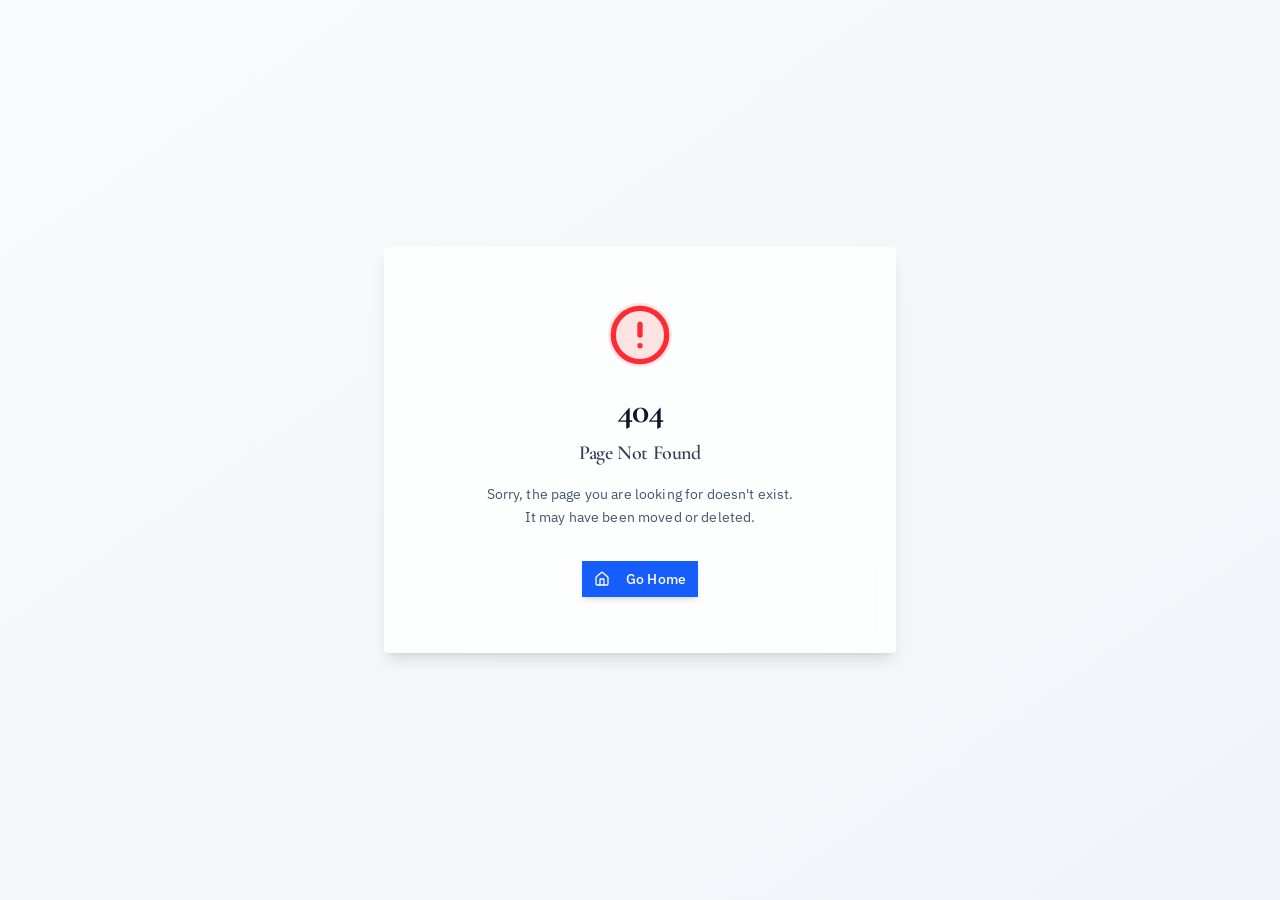
==== index.html @ 5668cbdc "Add files via upload" ====
<!doctype html>
<html lang="pt-BR">

  <head>
    <meta charset="UTF-8" />
    <meta
      name="viewport"
      content="width=device-width, initial-scale=1.0, maximum-scale=1" />
    <title>Mapa de Validação — Oportunidades de legitimação para artistas brasileiros</title>
    <link rel="preconnect" href="https://fonts.googleapis.com" />
    <link rel="preconnect" href="https://fonts.gstatic.com" crossorigin />
    <link href="https://fonts.googleapis.com/css2?family=Cormorant+Garamond:ital,wght@0,300;0,400;0,500;0,600;0,700;1,300;1,400;1,500&family=IBM+Plex+Mono:wght@300;400;500&family=IBM+Plex+Sans:wght@300;400;500;600&display=swap" rel="stylesheet" />
    <script type="module" crossorigin src="/assets/index-B28wHqUL.js"></script>
    <link rel="stylesheet" crossorigin href="/assets/index-D_AvZGS_.css">
  </head>

  <body>
    <script id="manus-runtime">window.__MANUS_HOST_DEV__ = false;
(function(){"use strict";var Mr={exports:{}},Kn={};/**
 * @license React
 * react-jsx-runtime.production.js
 *
 * Copyright (c) Meta Platforms, Inc. and affiliates.
 *
 * This source code is licensed under the MIT license found in the
 * LICENSE file in the root directory of this source tree.
 */var $c;function um(){if($c)return Kn;$c=1;var r=Symbol.for("react.transitional.element"),i=Symbol.for("react.fragment");function c(s,d,m){var x=null;if(m!==void 0&&(x=""+m),d.key!==void 0&&(x=""+d.key),"key"in d){m={};for(var R in d)R!=="key"&&(m[R]=d[R])}else m=d;return d=m.ref,{$$typeof:r,type:s,key:x,ref:d!==void 0?d:null,props:m}}return Kn.Fragment=i,Kn.jsx=c,Kn.jsxs=c,Kn}var Fc;function dm(){return Fc||(Fc=1,Mr.exports=um()),Mr.exports}var h=dm(),Ar={exports:{}},Pn={},Rr={exports:{}},Nr={};/**
 * @license React
 * scheduler.production.js
 *
 * Copyright (c) Meta Platforms, Inc. and affiliates.
 *
 * This source code is licensed under the MIT license found in the
 * LICENSE file in the root directory of this source tree.
 */var Ic;function fm(){return Ic||(Ic=1,function(r){function i(A,q){var B=A.length;A.push(q);t:for(;0<B;){var bt=B-1>>>1,p=A[bt];if(0<d(p,q))A[bt]=q,A[B]=p,B=bt;else break t}}function c(A){return A.length===0?null:A[0]}function s(A){if(A.length===0)return null;var q=A[0],B=A.pop();if(B!==q){A[0]=B;t:for(var bt=0,p=A.length,O=p>>>1;bt<O;){var X=2*(bt+1)-1,G=A[X],Z=X+1,st=A[Z];if(0>d(G,B))Z<p&&0>d(st,G)?(A[bt]=st,A[Z]=B,bt=Z):(A[bt]=G,A[X]=B,bt=X);else if(Z<p&&0>d(st,B))A[bt]=st,A[Z]=B,bt=Z;else break t}}return q}function d(A,q){var B=A.sortIndex-q.sortIndex;return B!==0?B:A.id-q.id}if(r.unstable_now=void 0,typeof performance=="object"&&typeof performance.now=="function"){var m=performance;r.unstable_now=function(){return m.now()}}else{var x=Date,R=x.now();r.unstable_now=function(){return x.now()-R}}var C=[],v=[],D=1,j=null,J=3,at=!1,$=!1,nt=!1,ct=!1,ht=typeof setTimeout=="function"?setTimeout:null,St=typeof clearTimeout=="function"?clearTimeout:null,_=typeof setImmediate<"u"?setImmediate:null;function Y(A){for(var q=c(v);q!==null;){if(q.callback===null)s(v);else if(q.startTime<=A)s(v),q.sortIndex=q.expirationTime,i(C,q);else break;q=c(v)}}function H(A){if(nt=!1,Y(A),!$)if(c(C)!==null)$=!0,it||(it=!0,Bt());else{var q=c(v);q!==null&&Mt(H,q.startTime-A)}}var it=!1,rt=-1,V=5,xt=-1;function Be(){return ct?!0:!(r.unstable_now()-xt<V)}function te(){if(ct=!1,it){var A=r.unstable_now();xt=A;var q=!0;try{t:{$=!1,nt&&(nt=!1,St(rt),rt=-1),at=!0;var B=J;try{e:{for(Y(A),j=c(C);j!==null&&!(j.expirationTime>A&&Be());){var bt=j.callback;if(typeof bt=="function"){j.callback=null,J=j.priorityLevel;var p=bt(j.expirationTime<=A);if(A=r.unstable_now(),typeof p=="function"){j.callback=p,Y(A),q=!0;break e}j===c(C)&&s(C),Y(A)}else s(C);j=c(C)}if(j!==null)q=!0;else{var O=c(v);O!==null&&Mt(H,O.startTime-A),q=!1}}break t}finally{j=null,J=B,at=!1}q=void 0}}finally{q?Bt():it=!1}}}var Bt;if(typeof _=="function")Bt=function(){_(te)};else if(typeof MessageChannel<"u"){var me=new MessageChannel,Se=me.port2;me.port1.onmessage=te,Bt=function(){Se.postMessage(null)}}else Bt=function(){ht(te,0)};function Mt(A,q){rt=ht(function(){A(r.unstable_now())},q)}r.unstable_IdlePriority=5,r.unstable_ImmediatePriority=1,r.unstable_LowPriority=4,r.unstable_NormalPriority=3,r.unstable_Profiling=null,r.unstable_UserBlockingPriority=2,r.unstable_cancelCallback=function(A){A.callback=null},r.unstable_forceFrameRate=function(A){0>A||125<A?console.error("forceFrameRate takes a positive int between 0 and 125, forcing frame rates higher than 125 fps is not supported"):V=0<A?Math.floor(1e3/A):5},r.unstable_getCurrentPriorityLevel=function(){return J},r.unstable_next=function(A){switch(J){case 1:case 2:case 3:var q=3;break;default:q=J}var B=J;J=q;try{return A()}finally{J=B}},r.unstable_requestPaint=function(){ct=!0},r.unstable_runWithPriority=function(A,q){switch(A){case 1:case 2:case 3:case 4:case 5:break;default:A=3}var B=J;J=A;try{return q()}finally{J=B}},r.unstable_scheduleCallback=function(A,q,B){var bt=r.unstable_now();switch(typeof B=="object"&&B!==null?(B=B.delay,B=typeof B=="number"&&0<B?bt+B:bt):B=bt,A){case 1:var p=-1;break;case 2:p=250;break;case 5:p=1073741823;break;case 4:p=1e4;break;default:p=5e3}return p=B+p,A={id:D++,callback:q,priorityLevel:A,startTime:B,expirationTime:p,sortIndex:-1},B>bt?(A.sortIndex=B,i(v,A),c(C)===null&&A===c(v)&&(nt?(St(rt),rt=-1):nt=!0,Mt(H,B-bt))):(A.sortIndex=p,i(C,A),$||at||($=!0,it||(it=!0,Bt()))),A},r.unstable_shouldYield=Be,r.unstable_wrapCallback=function(A){var q=J;return function(){var B=J;J=q;try{return A.apply(this,arguments)}finally{J=B}}}}(Nr)),Nr}var tu;function hm(){return tu||(tu=1,Rr.exports=fm()),Rr.exports}var zr={exports:{}},ut={};/**
 * @license React
 * react.production.js
 *
 * Copyright (c) Meta Platforms, Inc. and affiliates.
 *
 * This source code is licensed under the MIT license found in the
 * LICENSE file in the root directory of this source tree.
 */var eu;function mm(){if(eu)return ut;eu=1;var r=Symbol.for("react.transitional.element"),i=Symbol.for("react.portal"),c=Symbol.for("react.fragment"),s=Symbol.for("react.strict_mode"),d=Symbol.for("react.profiler"),m=Symbol.for("react.consumer"),x=Symbol.for("react.context"),R=Symbol.for("react.forward_ref"),C=Symbol.for("react.suspense"),v=Symbol.for("react.memo"),D=Symbol.for("react.lazy"),j=Symbol.iterator;function J(p){return p===null||typeof p!="object"?null:(p=j&&p[j]||p["@@iterator"],typeof p=="function"?p:null)}var at={isMounted:function(){return!1},enqueueForceUpdate:function(){},enqueueReplaceState:function(){},enqueueSetState:function(){}},$=Object.assign,nt={};function ct(p,O,X){this.props=p,this.context=O,this.refs=nt,this.updater=X||at}ct.prototype.isReactComponent={},ct.prototype.setState=function(p,O){if(typeof p!="object"&&typeof p!="function"&&p!=null)throw Error("takes an object of state variables to update or a function which returns an object of state variables.");this.updater.enqueueSetState(this,p,O,"setState")},ct.prototype.forceUpdate=function(p){this.updater.enqueueForceUpdate(this,p,"forceUpdate")};function ht(){}ht.prototype=ct.prototype;function St(p,O,X){this.props=p,this.context=O,this.refs=nt,this.updater=X||at}var _=St.prototype=new ht;_.constructor=St,$(_,ct.prototype),_.isPureReactComponent=!0;var Y=Array.isArray,H={H:null,A:null,T:null,S:null,V:null},it=Object.prototype.hasOwnProperty;function rt(p,O,X,G,Z,st){return X=st.ref,{$$typeof:r,type:p,key:O,ref:X!==void 0?X:null,props:st}}function V(p,O){return rt(p.type,O,void 0,void 0,void 0,p.props)}function xt(p){return typeof p=="object"&&p!==null&&p.$$typeof===r}function Be(p){var O={"=":"=0",":":"=2"};return"$"+p.replace(/[=:]/g,function(X){return O[X]})}var te=/\/+/g;function Bt(p,O){return typeof p=="object"&&p!==null&&p.key!=null?Be(""+p.key):O.toString(36)}function me(){}function Se(p){switch(p.status){case"fulfilled":return p.value;case"rejected":throw p.reason;default:switch(typeof p.status=="string"?p.then(me,me):(p.status="pending",p.then(function(O){p.status==="pending"&&(p.status="fulfilled",p.value=O)},function(O){p.status==="pending"&&(p.status="rejected",p.reason=O)})),p.status){case"fulfilled":return p.value;case"rejected":throw p.reason}}throw p}function Mt(p,O,X,G,Z){var st=typeof p;(st==="undefined"||st==="boolean")&&(p=null);var I=!1;if(p===null)I=!0;else switch(st){case"bigint":case"string":case"number":I=!0;break;case"object":switch(p.$$typeof){case r:case i:I=!0;break;case D:return I=p._init,Mt(I(p._payload),O,X,G,Z)}}if(I)return Z=Z(p),I=G===""?"."+Bt(p,0):G,Y(Z)?(X="",I!=null&&(X=I.replace(te,"$&/")+"/"),Mt(Z,O,X,"",function(Jt){return Jt})):Z!=null&&(xt(Z)&&(Z=V(Z,X+(Z.key==null||p&&p.key===Z.key?"":(""+Z.key).replace(te,"$&/")+"/")+I)),O.push(Z)),1;I=0;var gt=G===""?".":G+":";if(Y(p))for(var Tt=0;Tt<p.length;Tt++)G=p[Tt],st=gt+Bt(G,Tt),I+=Mt(G,O,X,st,Z);else if(Tt=J(p),typeof Tt=="function")for(p=Tt.call(p),Tt=0;!(G=p.next()).done;)G=G.value,st=gt+Bt(G,Tt++),I+=Mt(G,O,X,st,Z);else if(st==="object"){if(typeof p.then=="function")return Mt(Se(p),O,X,G,Z);throw O=String(p),Error("Objects are not valid as a React child (found: "+(O==="[object Object]"?"object with keys {"+Object.keys(p).join(", ")+"}":O)+"). If you meant to render a collection of children, use an array instead.")}return I}function A(p,O,X){if(p==null)return p;var G=[],Z=0;return Mt(p,G,"","",function(st){return O.call(X,st,Z++)}),G}function q(p){if(p._status===-1){var O=p._result;O=O(),O.then(function(X){(p._status===0||p._status===-1)&&(p._status=1,p._result=X)},function(X){(p._status===0||p._status===-1)&&(p._status=2,p._result=X)}),p._status===-1&&(p._status=0,p._result=O)}if(p._status===1)return p._result.default;throw p._result}var B=typeof reportError=="function"?reportError:function(p){if(typeof window=="object"&&typeof window.ErrorEvent=="function"){var O=new window.ErrorEvent("error",{bubbles:!0,cancelable:!0,message:typeof p=="object"&&p!==null&&typeof p.message=="string"?String(p.message):String(p),error:p});if(!window.dispatchEvent(O))return}else if(typeof process=="object"&&typeof process.emit=="function"){process.emit("uncaughtException",p);return}console.error(p)};function bt(){}return ut.Children={map:A,forEach:function(p,O,X){A(p,function(){O.apply(this,arguments)},X)},count:function(p){var O=0;return A(p,function(){O++}),O},toArray:function(p){return A(p,function(O){return O})||[]},only:function(p){if(!xt(p))throw Error("React.Children.only expected to receive a single React element child.");return p}},ut.Component=ct,ut.Fragment=c,ut.Profiler=d,ut.PureComponent=St,ut.StrictMode=s,ut.Suspense=C,ut.__CLIENT_INTERNALS_DO_NOT_USE_OR_WARN_USERS_THEY_CANNOT_UPGRADE=H,ut.__COMPILER_RUNTIME={__proto__:null,c:function(p){return H.H.useMemoCache(p)}},ut.cache=function(p){return function(){return p.apply(null,arguments)}},ut.cloneElement=function(p,O,X){if(p==null)throw Error("The argument must be a React element, but you passed "+p+".");var G=$({},p.props),Z=p.key,st=void 0;if(O!=null)for(I in O.ref!==void 0&&(st=void 0),O.key!==void 0&&(Z=""+O.key),O)!it.call(O,I)||I==="key"||I==="__self"||I==="__source"||I==="ref"&&O.ref===void 0||(G[I]=O[I]);var I=arguments.length-2;if(I===1)G.children=X;else if(1<I){for(var gt=Array(I),Tt=0;Tt<I;Tt++)gt[Tt]=arguments[Tt+2];G.children=gt}return rt(p.type,Z,void 0,void 0,st,G)},ut.createContext=function(p){return p={$$typeof:x,_currentValue:p,_currentValue2:p,_threadCount:0,Provider:null,Consumer:null},p.Provider=p,p.Consumer={$$typeof:m,_context:p},p},ut.createElement=function(p,O,X){var G,Z={},st=null;if(O!=null)for(G in O.key!==void 0&&(st=""+O.key),O)it.call(O,G)&&G!=="key"&&G!=="__self"&&G!=="__source"&&(Z[G]=O[G]);var I=arguments.length-2;if(I===1)Z.children=X;else if(1<I){for(var gt=Array(I),Tt=0;Tt<I;Tt++)gt[Tt]=arguments[Tt+2];Z.children=gt}if(p&&p.defaultProps)for(G in I=p.defaultProps,I)Z[G]===void 0&&(Z[G]=I[G]);return rt(p,st,void 0,void 0,null,Z)},ut.createRef=function(){return{current:null}},ut.forwardRef=function(p){return{$$typeof:R,render:p}},ut.isValidElement=xt,ut.lazy=function(p){return{$$typeof:D,_payload:{_status:-1,_result:p},_init:q}},ut.memo=function(p,O){return{$$typeof:v,type:p,compare:O===void 0?null:O}},ut.startTransition=function(p){var O=H.T,X={};H.T=X;try{var G=p(),Z=H.S;Z!==null&&Z(X,G),typeof G=="object"&&G!==null&&typeof G.then=="function"&&G.then(bt,B)}catch(st){B(st)}finally{H.T=O}},ut.unstable_useCacheRefresh=function(){return H.H.useCacheRefresh()},ut.use=function(p){return H.H.use(p)},ut.useActionState=function(p,O,X){return H.H.useActionState(p,O,X)},ut.useCallback=function(p,O){return H.H.useCallback(p,O)},ut.useContext=function(p){return H.H.useContext(p)},ut.useDebugValue=function(){},ut.useDeferredValue=function(p,O){return H.H.useDeferredValue(p,O)},ut.useEffect=function(p,O,X){var G=H.H;if(typeof X=="function")throw Error("useEffect CRUD overload is not enabled in this build of React.");return G.useEffect(p,O)},ut.useId=function(){return H.H.useId()},ut.useImperativeHandle=function(p,O,X){return H.H.useImperativeHandle(p,O,X)},ut.useInsertionEffect=function(p,O){return H.H.useInsertionEffect(p,O)},ut.useLayoutEffect=function(p,O){return H.H.useLayoutEffect(p,O)},ut.useMemo=function(p,O){return H.H.useMemo(p,O)},ut.useOptimistic=function(p,O){return H.H.useOptimistic(p,O)},ut.useReducer=function(p,O,X){return H.H.useReducer(p,O,X)},ut.useRef=function(p){return H.H.useRef(p)},ut.useState=function(p){return H.H.useState(p)},ut.useSyncExternalStore=function(p,O,X){return H.H.useSyncExternalStore(p,O,X)},ut.useTransition=function(){return H.H.useTransition()},ut.version="19.1.1",ut}var lu;function _r(){return lu||(lu=1,zr.exports=mm()),zr.exports}var kr={exports:{}},he={};/**
 * @license React
 * react-dom.production.js
 *
 * Copyright (c) Meta Platforms, Inc. and affiliates.
 *
 * This source code is licensed under the MIT license found in the
 * LICENSE file in the root directory of this source tree.
 */var au;function gm(){if(au)return he;au=1;var r=_r();function i(C){var v="https://react.dev/errors/"+C;if(1<arguments.length){v+="?args[]="+encodeURIComponent(arguments[1]);for(var D=2;D<arguments.length;D++)v+="&args[]="+encodeURIComponent(arguments[D])}return"Minified React error #"+C+"; visit "+v+" for the full message or use the non-minified dev environment for full errors and additional helpful warnings."}function c(){}var s={d:{f:c,r:function(){throw Error(i(522))},D:c,C:c,L:c,m:c,X:c,S:c,M:c},p:0,findDOMNode:null},d=Symbol.for("react.portal");function m(C,v,D){var j=3<arguments.length&&arguments[3]!==void 0?arguments[3]:null;return{$$typeof:d,key:j==null?null:""+j,children:C,containerInfo:v,implementation:D}}var x=r.__CLIENT_INTERNALS_DO_NOT_USE_OR_WARN_USERS_THEY_CANNOT_UPGRADE;function R(C,v){if(C==="font")return"";if(typeof v=="string")return v==="use-credentials"?v:""}return he.__DOM_INTERNALS_DO_NOT_USE_OR_WARN_USERS_THEY_CANNOT_UPGRADE=s,he.createPortal=function(C,v){var D=2<arguments.length&&arguments[2]!==void 0?arguments[2]:null;if(!v||v.nodeType!==1&&v.nodeType!==9&&v.nodeType!==11)throw Error(i(299));return m(C,v,null,D)},he.flushSync=function(C){var v=x.T,D=s.p;try{if(x.T=null,s.p=2,C)return C()}finally{x.T=v,s.p=D,s.d.f()}},he.preconnect=function(C,v){typeof C=="string"&&(v?(v=v.crossOrigin,v=typeof v=="string"?v==="use-credentials"?v:"":void 0):v=null,s.d.C(C,v))},he.prefetchDNS=function(C){typeof C=="string"&&s.d.D(C)},he.preinit=function(C,v){if(typeof C=="string"&&v&&typeof v.as=="string"){var D=v.as,j=R(D,v.crossOrigin),J=typeof v.integrity=="string"?v.integrity:void 0,at=typeof v.fetchPriority=="string"?v.fetchPriority:void 0;D==="style"?s.d.S(C,typeof v.precedence=="string"?v.precedence:void 0,{crossOrigin:j,integrity:J,fetchPriority:at}):D==="script"&&s.d.X(C,{crossOrigin:j,integrity:J,fetchPriority:at,nonce:typeof v.nonce=="string"?v.nonce:void 0})}},he.preinitModule=function(C,v){if(typeof C=="string")if(typeof v=="object"&&v!==null){if(v.as==null||v.as==="script"){var D=R(v.as,v.crossOrigin);s.d.M(C,{crossOrigin:D,integrity:typeof v.integrity=="string"?v.integrity:void 0,nonce:typeof v.nonce=="string"?v.nonce:void 0})}}else v==null&&s.d.M(C)},he.preload=function(C,v){if(typeof C=="string"&&typeof v=="object"&&v!==null&&typeof v.as=="string"){var D=v.as,j=R(D,v.crossOrigin);s.d.L(C,D,{crossOrigin:j,integrity:typeof v.integrity=="string"?v.integrity:void 0,nonce:typeof v.nonce=="string"?v.nonce:void 0,type:typeof v.type=="string"?v.type:void 0,fetchPriority:typeof v.fetchPriority=="string"?v.fetchPriority:void 0,referrerPolicy:typeof v.referrerPolicy=="string"?v.referrerPolicy:void 0,imageSrcSet:typeof v.imageSrcSet=="string"?v.imageSrcSet:void 0,imageSizes:typeof v.imageSizes=="string"?v.imageSizes:void 0,media:typeof v.media=="string"?v.media:void 0})}},he.preloadModule=function(C,v){if(typeof C=="string")if(v){var D=R(v.as,v.crossOrigin);s.d.m(C,{as:typeof v.as=="string"&&v.as!=="script"?v.as:void 0,crossOrigin:D,integrity:typeof v.integrity=="string"?v.integrity:void 0})}else s.d.m(C)},he.requestFormReset=function(C){s.d.r(C)},he.unstable_batchedUpdates=function(C,v){return C(v)},he.useFormState=function(C,v,D){return x.H.useFormState(C,v,D)},he.useFormStatus=function(){return x.H.useHostTransitionStatus()},he.version="19.1.1",he}var nu;function pm(){if(nu)return kr.exports;nu=1;function r(){if(!(typeof __REACT_DEVTOOLS_GLOBAL_HOOK__>"u"||typeof __REACT_DEVTOOLS_GLOBAL_HOOK__.checkDCE!="function"))try{__REACT_DEVTOOLS_GLOBAL_HOOK__.checkDCE(r)}catch(i){console.error(i)}}return r(),kr.exports=gm(),kr.exports}/**
 * @license React
 * react-dom-client.production.js
 *
 * Copyright (c) Meta Platforms, Inc. and affiliates.
 *
 * This source code is licensed under the MIT license found in the
 * LICENSE file in the root directory of this source tree.
 */var ou;function ym(){if(ou)return Pn;ou=1;var r=hm(),i=_r(),c=pm();function s(t){var e="https://react.dev/errors/"+t;if(1<arguments.length){e+="?args[]="+encodeURIComponent(arguments[1]);for(var l=2;l<arguments.length;l++)e+="&args[]="+encodeURIComponent(arguments[l])}return"Minified React error #"+t+"; visit "+e+" for the full message or use the non-minified dev environment for full errors and additional helpful warnings."}function d(t){return!(!t||t.nodeType!==1&&t.nodeType!==9&&t.nodeType!==11)}function m(t){var e=t,l=t;if(t.alternate)for(;e.return;)e=e.return;else{t=e;do e=t,(e.flags&4098)!==0&&(l=e.return),t=e.return;while(t)}return e.tag===3?l:null}function x(t){if(t.tag===13){var e=t.memoizedState;if(e===null&&(t=t.alternate,t!==null&&(e=t.memoizedState)),e!==null)return e.dehydrated}return null}function R(t){if(m(t)!==t)throw Error(s(188))}function C(t){var e=t.alternate;if(!e){if(e=m(t),e===null)throw Error(s(188));return e!==t?null:t}for(var l=t,a=e;;){var n=l.return;if(n===null)break;var o=n.alternate;if(o===null){if(a=n.return,a!==null){l=a;continue}break}if(n.child===o.child){for(o=n.child;o;){if(o===l)return R(n),t;if(o===a)return R(n),e;o=o.sibling}throw Error(s(188))}if(l.return!==a.return)l=n,a=o;else{for(var u=!1,f=n.child;f;){if(f===l){u=!0,l=n,a=o;break}if(f===a){u=!0,a=n,l=o;break}f=f.sibling}if(!u){for(f=o.child;f;){if(f===l){u=!0,l=o,a=n;break}if(f===a){u=!0,a=o,l=n;break}f=f.sibling}if(!u)throw Error(s(189))}}if(l.alternate!==a)throw Error(s(190))}if(l.tag!==3)throw Error(s(188));return l.stateNode.current===l?t:e}function v(t){var e=t.tag;if(e===5||e===26||e===27||e===6)return t;for(t=t.child;t!==null;){if(e=v(t),e!==null)return e;t=t.sibling}return null}var D=Object.assign,j=Symbol.for("react.element"),J=Symbol.for("react.transitional.element"),at=Symbol.for("react.portal"),$=Symbol.for("react.fragment"),nt=Symbol.for("react.strict_mode"),ct=Symbol.for("react.profiler"),ht=Symbol.for("react.provider"),St=Symbol.for("react.consumer"),_=Symbol.for("react.context"),Y=Symbol.for("react.forward_ref"),H=Symbol.for("react.suspense"),it=Symbol.for("react.suspense_list"),rt=Symbol.for("react.memo"),V=Symbol.for("react.lazy"),xt=Symbol.for("react.activity"),Be=Symbol.for("react.memo_cache_sentinel"),te=Symbol.iterator;function Bt(t){return t===null||typeof t!="object"?null:(t=te&&t[te]||t["@@iterator"],typeof t=="function"?t:null)}var me=Symbol.for("react.client.reference");function Se(t){if(t==null)return null;if(typeof t=="function")return t.$$typeof===me?null:t.displayName||t.name||null;if(typeof t=="string")return t;switch(t){case $:return"Fragment";case ct:return"Profiler";case nt:return"StrictMode";case H:return"Suspense";case it:return"SuspenseList";case xt:return"Activity"}if(typeof t=="object")switch(t.$$typeof){case at:return"Portal";case _:return(t.displayName||"Context")+".Provider";case St:return(t._context.displayName||"Context")+".Consumer";case Y:var e=t.render;return t=t.displayName,t||(t=e.displayName||e.name||"",t=t!==""?"ForwardRef("+t+")":"ForwardRef"),t;case rt:return e=t.displayName||null,e!==null?e:Se(t.type)||"Memo";case V:e=t._payload,t=t._init;try{return Se(t(e))}catch{}}return null}var Mt=Array.isArray,A=i.__CLIENT_INTERNALS_DO_NOT_USE_OR_WARN_USERS_THEY_CANNOT_UPGRADE,q=c.__DOM_INTERNALS_DO_NOT_USE_OR_WARN_USERS_THEY_CANNOT_UPGRADE,B={pending:!1,data:null,method:null,action:null},bt=[],p=-1;function O(t){return{current:t}}function X(t){0>p||(t.current=bt[p],bt[p]=null,p--)}function G(t,e){p++,bt[p]=t.current,t.current=e}var Z=O(null),st=O(null),I=O(null),gt=O(null);function Tt(t,e){switch(G(I,e),G(st,t),G(Z,null),e.nodeType){case 9:case 11:t=(t=e.documentElement)&&(t=t.namespaceURI)?Hh(t):0;break;default:if(t=e.tagName,e=e.namespaceURI)e=Hh(e),t=Uh(e,t);else switch(t){case"svg":t=1;break;case"math":t=2;break;default:t=0}}X(Z),G(Z,t)}function Jt(){X(Z),X(st),X(I)}function Ke(t){t.memoizedState!==null&&G(gt,t);var e=Z.current,l=Uh(e,t.type);e!==l&&(G(st,t),G(Z,l))}function Ce(t){st.current===t&&(X(Z),X(st)),gt.current===t&&(X(gt),Wo._currentValue=B)}var Pe=Object.prototype.hasOwnProperty,yl=r.unstable_scheduleCallback,sn=r.unstable_cancelCallback,Ca=r.unstable_shouldYield,ri=r.unstable_requestPaint,ge=r.unstable_now,si=r.unstable_getCurrentPriorityLevel,Ul=r.unstable_ImmediatePriority,Fn=r.unstable_UserBlockingPriority,nl=r.unstable_NormalPriority,ci=r.unstable_LowPriority,Gl=r.unstable_IdlePriority,ui=r.log,Ea=r.unstable_setDisableYieldValue,ql=null,Wt=null;function Je(t){if(typeof ui=="function"&&Ea(t),Wt&&typeof Wt.setStrictMode=="function")try{Wt.setStrictMode(ql,t)}catch{}}var $t=Math.clz32?Math.clz32:fi,di=Math.log,Ta=Math.LN2;function fi(t){return t>>>=0,t===0?32:31-(di(t)/Ta|0)|0}var L=256,cn=4194304;function vl(t){var e=t&42;if(e!==0)return e;switch(t&-t){case 1:return 1;case 2:return 2;case 4:return 4;case 8:return 8;case 16:return 16;case 32:return 32;case 64:return 64;case 128:return 128;case 256:case 512:case 1024:case 2048:case 4096:case 8192:case 16384:case 32768:case 65536:case 131072:case 262144:case 524288:case 1048576:case 2097152:return t&4194048;case 4194304:case 8388608:case 16777216:case 33554432:return t&62914560;case 67108864:return 67108864;case 134217728:return 134217728;case 268435456:return 268435456;case 536870912:return 536870912;case 1073741824:return 0;default:return t}}function un(t,e,l){var a=t.pendingLanes;if(a===0)return 0;var n=0,o=t.suspendedLanes,u=t.pingedLanes;t=t.warmLanes;var f=a&134217727;return f!==0?(a=f&~o,a!==0?n=vl(a):(u&=f,u!==0?n=vl(u):l||(l=f&~t,l!==0&&(n=vl(l))))):(f=a&~o,f!==0?n=vl(f):u!==0?n=vl(u):l||(l=a&~t,l!==0&&(n=vl(l)))),n===0?0:e!==0&&e!==n&&(e&o)===0&&(o=n&-n,l=e&-e,o>=l||o===32&&(l&4194048)!==0)?e:n}function Dt(t,e){return(t.pendingLanes&~(t.suspendedLanes&~t.pingedLanes)&e)===0}function In(t,e){switch(t){case 1:case 2:case 4:case 8:case 64:return e+250;case 16:case 32:case 128:case 256:case 512:case 1024:case 2048:case 4096:case 8192:case 16384:case 32768:case 65536:case 131072:case 262144:case 524288:case 1048576:case 2097152:return e+5e3;case 4194304:case 8388608:case 16777216:case 33554432:return-1;case 67108864:case 134217728:case 268435456:case 536870912:case 1073741824:return-1;default:return-1}}function to(){var t=L;return L<<=1,(L&4194048)===0&&(L=256),t}function hi(){var t=cn;return cn<<=1,(cn&62914560)===0&&(cn=4194304),t}function eo(t){for(var e=[],l=0;31>l;l++)e.push(t);return e}function Da(t,e){t.pendingLanes|=e,e!==268435456&&(t.suspendedLanes=0,t.pingedLanes=0,t.warmLanes=0)}function Ir(t,e,l,a,n,o){var u=t.pendingLanes;t.pendingLanes=l,t.suspendedLanes=0,t.pingedLanes=0,t.warmLanes=0,t.expiredLanes&=l,t.entangledLanes&=l,t.errorRecoveryDisabledLanes&=l,t.shellSuspendCounter=0;var f=t.entanglements,g=t.expirationTimes,S=t.hiddenUpdates;for(l=u&~l;0<l;){var N=31-$t(l),k=1<<N;f[N]=0,g[N]=-1;var E=S[N];if(E!==null)for(S[N]=null,N=0;N<E.length;N++){var T=E[N];T!==null&&(T.lane&=-536870913)}l&=~k}a!==0&&mi(t,a,0),o!==0&&n===0&&t.tag!==0&&(t.suspendedLanes|=o&~(u&~e))}function mi(t,e,l){t.pendingLanes|=e,t.suspendedLanes&=~e;var a=31-$t(e);t.entangledLanes|=e,t.entanglements[a]=t.entanglements[a]|1073741824|l&4194090}function gi(t,e){var l=t.entangledLanes|=e;for(t=t.entanglements;l;){var a=31-$t(l),n=1<<a;n&e|t[a]&e&&(t[a]|=e),l&=~n}}function lo(t){switch(t){case 2:t=1;break;case 8:t=4;break;case 32:t=16;break;case 256:case 512:case 1024:case 2048:case 4096:case 8192:case 16384:case 32768:case 65536:case 131072:case 262144:case 524288:case 1048576:case 2097152:case 4194304:case 8388608:case 16777216:case 33554432:t=128;break;case 268435456:t=134217728;break;default:t=0}return t}function ao(t){return t&=-t,2<t?8<t?(t&134217727)!==0?32:268435456:8:2}function pi(){var t=q.p;return t!==0?t:(t=window.event,t===void 0?32:nm(t.type))}function ts(t,e){var l=q.p;try{return q.p=t,e()}finally{q.p=l}}var ol=Math.random().toString(36).slice(2),ee="__reactFiber$"+ol,pe="__reactProps$"+ol,Yl="__reactContainer$"+ol,no="__reactEvents$"+ol,es="__reactListeners$"+ol,ls="__reactHandles$"+ol,yi="__reactResources$"+ol,Ma="__reactMarker$"+ol;function oo(t){delete t[ee],delete t[pe],delete t[no],delete t[es],delete t[ls]}function Vl(t){var e=t[ee];if(e)return e;for(var l=t.parentNode;l;){if(e=l[Yl]||l[ee]){if(l=e.alternate,e.child!==null||l!==null&&l.child!==null)for(t=Vh(t);t!==null;){if(l=t[ee])return l;t=Vh(t)}return e}t=l,l=t.parentNode}return null}function Xl(t){if(t=t[ee]||t[Yl]){var e=t.tag;if(e===5||e===6||e===13||e===26||e===27||e===3)return t}return null}function Aa(t){var e=t.tag;if(e===5||e===26||e===27||e===6)return t.stateNode;throw Error(s(33))}function Zl(t){var e=t[yi];return e||(e=t[yi]={hoistableStyles:new Map,hoistableScripts:new Map}),e}function Vt(t){t[Ma]=!0}var vi=new Set,bi={};function bl(t,e){We(t,e),We(t+"Capture",e)}function We(t,e){for(bi[t]=e,t=0;t<e.length;t++)vi.add(e[t])}var as=RegExp("^[:A-Z_a-z\\u00C0-\\u00D6\\u00D8-\\u00F6\\u00F8-\\u02FF\\u0370-\\u037D\\u037F-\\u1FFF\\u200C-\\u200D\\u2070-\\u218F\\u2C00-\\u2FEF\\u3001-\\uD7FF\\uF900-\\uFDCF\\uFDF0-\\uFFFD][:A-Z_a-z\\u00C0-\\u00D6\\u00D8-\\u00F6\\u00F8-\\u02FF\\u0370-\\u037D\\u037F-\\u1FFF\\u200C-\\u200D\\u2070-\\u218F\\u2C00-\\u2FEF\\u3001-\\uD7FF\\uF900-\\uFDCF\\uFDF0-\\uFFFD\\-.0-9\\u00B7\\u0300-\\u036F\\u203F-\\u2040]*$"),xi={},wi={};function Ra(t){return Pe.call(wi,t)?!0:Pe.call(xi,t)?!1:as.test(t)?wi[t]=!0:(xi[t]=!0,!1)}function M(t,e,l){if(Ra(e))if(l===null)t.removeAttribute(e);else{switch(typeof l){case"undefined":case"function":case"symbol":t.removeAttribute(e);return;case"boolean":var a=e.toLowerCase().slice(0,5);if(a!=="data-"&&a!=="aria-"){t.removeAttribute(e);return}}t.setAttribute(e,""+l)}}function tt(t,e,l){if(l===null)t.removeAttribute(e);else{switch(typeof l){case"undefined":case"function":case"symbol":case"boolean":t.removeAttribute(e);return}t.setAttribute(e,""+l)}}function Ot(t,e,l,a){if(a===null)t.removeAttribute(l);else{switch(typeof a){case"undefined":case"function":case"symbol":case"boolean":t.removeAttribute(l);return}t.setAttributeNS(e,l,""+a)}}var le,Ee;function ae(t){if(le===void 0)try{throw Error()}catch(l){var e=l.stack.trim().match(/\n( *(at )?)/);le=e&&e[1]||"",Ee=-1<l.stack.indexOf(`
    at`)?" (<anonymous>)":-1<l.stack.indexOf("@")?"@unknown:0:0":""}return`
`+le+t+Ee}var Le=!1;function He(t,e){if(!t||Le)return"";Le=!0;var l=Error.prepareStackTrace;Error.prepareStackTrace=void 0;try{var a={DetermineComponentFrameRoot:function(){try{if(e){var k=function(){throw Error()};if(Object.defineProperty(k.prototype,"props",{set:function(){throw Error()}}),typeof Reflect=="object"&&Reflect.construct){try{Reflect.construct(k,[])}catch(T){var E=T}Reflect.construct(t,[],k)}else{try{k.call()}catch(T){E=T}t.call(k.prototype)}}else{try{throw Error()}catch(T){E=T}(k=t())&&typeof k.catch=="function"&&k.catch(function(){})}}catch(T){if(T&&E&&typeof T.stack=="string")return[T.stack,E.stack]}return[null,null]}};a.DetermineComponentFrameRoot.displayName="DetermineComponentFrameRoot";var n=Object.getOwnPropertyDescriptor(a.DetermineComponentFrameRoot,"name");n&&n.configurable&&Object.defineProperty(a.DetermineComponentFrameRoot,"name",{value:"DetermineComponentFrameRoot"});var o=a.DetermineComponentFrameRoot(),u=o[0],f=o[1];if(u&&f){var g=u.split(`
`),S=f.split(`
`);for(n=a=0;a<g.length&&!g[a].includes("DetermineComponentFrameRoot");)a++;for(;n<S.length&&!S[n].includes("DetermineComponentFrameRoot");)n++;if(a===g.length||n===S.length)for(a=g.length-1,n=S.length-1;1<=a&&0<=n&&g[a]!==S[n];)n--;for(;1<=a&&0<=n;a--,n--)if(g[a]!==S[n]){if(a!==1||n!==1)do if(a--,n--,0>n||g[a]!==S[n]){var N=`
`+g[a].replace(" at new "," at ");return t.displayName&&N.includes("<anonymous>")&&(N=N.replace("<anonymous>",t.displayName)),N}while(1<=a&&0<=n);break}}}finally{Le=!1,Error.prepareStackTrace=l}return(l=t?t.displayName||t.name:"")?ae(l):""}function Ql(t){switch(t.tag){case 26:case 27:case 5:return ae(t.type);case 16:return ae("Lazy");case 13:return ae("Suspense");case 19:return ae("SuspenseList");case 0:case 15:return He(t.type,!1);case 11:return He(t.type.render,!1);case 1:return He(t.type,!0);case 31:return ae("Activity");default:return""}}function xl(t){try{var e="";do e+=Ql(t),t=t.return;while(t);return e}catch(l){return`
Error generating stack: `+l.message+`
`+l.stack}}function Xt(t){switch(typeof t){case"bigint":case"boolean":case"number":case"string":case"undefined":return t;case"object":return t;default:return""}}function il(t){var e=t.type;return(t=t.nodeName)&&t.toLowerCase()==="input"&&(e==="checkbox"||e==="radio")}function ve(t){var e=il(t)?"checked":"value",l=Object.getOwnPropertyDescriptor(t.constructor.prototype,e),a=""+t[e];if(!t.hasOwnProperty(e)&&typeof l<"u"&&typeof l.get=="function"&&typeof l.set=="function"){var n=l.get,o=l.set;return Object.defineProperty(t,e,{configurable:!0,get:function(){return n.call(this)},set:function(u){a=""+u,o.call(this,u)}}),Object.defineProperty(t,e,{enumerable:l.enumerable}),{getValue:function(){return a},setValue:function(u){a=""+u},stopTracking:function(){t._valueTracker=null,delete t[e]}}}}function re(t){t._valueTracker||(t._valueTracker=ve(t))}function rl(t){if(!t)return!1;var e=t._valueTracker;if(!e)return!0;var l=e.getValue(),a="";return t&&(a=il(t)?t.checked?"true":"false":t.value),t=a,t!==l?(e.setValue(t),!0):!1}function wl(t){if(t=t||(typeof document<"u"?document:void 0),typeof t>"u")return null;try{return t.activeElement||t.body}catch{return t.body}}var dn=/[\n"\\]/g;function se(t){return t.replace(dn,function(e){return"\\"+e.charCodeAt(0).toString(16)+" "})}function Kl(t,e,l,a,n,o,u,f){t.name="",u!=null&&typeof u!="function"&&typeof u!="symbol"&&typeof u!="boolean"?t.type=u:t.removeAttribute("type"),e!=null?u==="number"?(e===0&&t.value===""||t.value!=e)&&(t.value=""+Xt(e)):t.value!==""+Xt(e)&&(t.value=""+Xt(e)):u!=="submit"&&u!=="reset"||t.removeAttribute("value"),e!=null?Pl(t,u,Xt(e)):l!=null?Pl(t,u,Xt(l)):a!=null&&t.removeAttribute("value"),n==null&&o!=null&&(t.defaultChecked=!!o),n!=null&&(t.checked=n&&typeof n!="function"&&typeof n!="symbol"),f!=null&&typeof f!="function"&&typeof f!="symbol"&&typeof f!="boolean"?t.name=""+Xt(f):t.removeAttribute("name")}function Na(t,e,l,a,n,o,u,f){if(o!=null&&typeof o!="function"&&typeof o!="symbol"&&typeof o!="boolean"&&(t.type=o),e!=null||l!=null){if(!(o!=="submit"&&o!=="reset"||e!=null))return;l=l!=null?""+Xt(l):"",e=e!=null?""+Xt(e):l,f||e===t.value||(t.value=e),t.defaultValue=e}a=a??n,a=typeof a!="function"&&typeof a!="symbol"&&!!a,t.checked=f?t.checked:!!a,t.defaultChecked=!!a,u!=null&&typeof u!="function"&&typeof u!="symbol"&&typeof u!="boolean"&&(t.name=u)}function Pl(t,e,l){e==="number"&&wl(t.ownerDocument)===t||t.defaultValue===""+l||(t.defaultValue=""+l)}function $e(t,e,l,a){if(t=t.options,e){e={};for(var n=0;n<l.length;n++)e["$"+l[n]]=!0;for(l=0;l<t.length;l++)n=e.hasOwnProperty("$"+t[l].value),t[l].selected!==n&&(t[l].selected=n),n&&a&&(t[l].defaultSelected=!0)}else{for(l=""+Xt(l),e=null,n=0;n<t.length;n++){if(t[n].value===l){t[n].selected=!0,a&&(t[n].defaultSelected=!0);return}e!==null||t[n].disabled||(e=t[n])}e!==null&&(e.selected=!0)}}function za(t,e,l){if(e!=null&&(e=""+Xt(e),e!==t.value&&(t.value=e),l==null)){t.defaultValue!==e&&(t.defaultValue=e);return}t.defaultValue=l!=null?""+Xt(l):""}function _a(t,e,l,a){if(e==null){if(a!=null){if(l!=null)throw Error(s(92));if(Mt(a)){if(1<a.length)throw Error(s(93));a=a[0]}l=a}l==null&&(l=""),e=l}l=Xt(e),t.defaultValue=l,a=t.textContent,a===l&&a!==""&&a!==null&&(t.value=a)}function Fe(t,e){if(e){var l=t.firstChild;if(l&&l===t.lastChild&&l.nodeType===3){l.nodeValue=e;return}}t.textContent=e}var fn=new Set("animationIterationCount aspectRatio borderImageOutset borderImageSlice borderImageWidth boxFlex boxFlexGroup boxOrdinalGroup columnCount columns flex flexGrow flexPositive flexShrink flexNegative flexOrder gridArea gridRow gridRowEnd gridRowSpan gridRowStart gridColumn gridColumnEnd gridColumnSpan gridColumnStart fontWeight lineClamp lineHeight opacity order orphans scale tabSize widows zIndex zoom fillOpacity floodOpacity stopOpacity strokeDasharray strokeDashoffset strokeMiterlimit strokeOpacity strokeWidth MozAnimationIterationCount MozBoxFlex MozBoxFlexGroup MozLineClamp msAnimationIterationCount msFlex msZoom msFlexGrow msFlexNegative msFlexOrder msFlexPositive msFlexShrink msGridColumn msGridColumnSpan msGridRow msGridRowSpan WebkitAnimationIterationCount WebkitBoxFlex WebKitBoxFlexGroup WebkitBoxOrdinalGroup WebkitColumnCount WebkitColumns WebkitFlex WebkitFlexGrow WebkitFlexPositive WebkitFlexShrink WebkitLineClamp".split(" "));function ka(t,e,l){var a=e.indexOf("--")===0;l==null||typeof l=="boolean"||l===""?a?t.setProperty(e,""):e==="float"?t.cssFloat="":t[e]="":a?t.setProperty(e,l):typeof l!="number"||l===0||fn.has(e)?e==="float"?t.cssFloat=l:t[e]=(""+l).trim():t[e]=l+"px"}function Oa(t,e,l){if(e!=null&&typeof e!="object")throw Error(s(62));if(t=t.style,l!=null){for(var a in l)!l.hasOwnProperty(a)||e!=null&&e.hasOwnProperty(a)||(a.indexOf("--")===0?t.setProperty(a,""):a==="float"?t.cssFloat="":t[a]="");for(var n in e)a=e[n],e.hasOwnProperty(n)&&l[n]!==a&&ka(t,n,a)}else for(var o in e)e.hasOwnProperty(o)&&ka(t,o,e[o])}function ja(t){if(t.indexOf("-")===-1)return!1;switch(t){case"annotation-xml":case"color-profile":case"font-face":case"font-face-src":case"font-face-uri":case"font-face-format":case"font-face-name":case"missing-glyph":return!1;default:return!0}}var Si=new Map([["acceptCharset","accept-charset"],["htmlFor","for"],["httpEquiv","http-equiv"],["crossOrigin","crossorigin"],["accentHeight","accent-height"],["alignmentBaseline","alignment-baseline"],["arabicForm","arabic-form"],["baselineShift","baseline-shift"],["capHeight","cap-height"],["clipPath","clip-path"],["clipRule","clip-rule"],["colorInterpolation","color-interpolation"],["colorInterpolationFilters","color-interpolation-filters"],["colorProfile","color-profile"],["colorRendering","color-rendering"],["dominantBaseline","dominant-baseline"],["enableBackground","enable-background"],["fillOpacity","fill-opacity"],["fillRule","fill-rule"],["floodColor","flood-color"],["floodOpacity","flood-opacity"],["fontFamily","font-family"],["fontSize","font-size"],["fontSizeAdjust","font-size-adjust"],["fontStretch","font-stretch"],["fontStyle","font-style"],["fontVariant","font-variant"],["fontWeight","font-weight"],["glyphName","glyph-name"],["glyphOrientationHorizontal","glyph-orientation-horizontal"],["glyphOrientationVertical","glyph-orientation-vertical"],["horizAdvX","horiz-adv-x"],["horizOriginX","horiz-origin-x"],["imageRendering","image-rendering"],["letterSpacing","letter-spacing"],["lightingColor","lighting-color"],["markerEnd","marker-end"],["markerMid","marker-mid"],["markerStart","marker-start"],["overlinePosition","overline-position"],["overlineThickness","overline-thickness"],["paintOrder","paint-order"],["panose-1","panose-1"],["pointerEvents","pointer-events"],["renderingIntent","rendering-intent"],["shapeRendering","shape-rendering"],["stopColor","stop-color"],["stopOpacity","stop-opacity"],["strikethroughPosition","strikethrough-position"],["strikethroughThickness","strikethrough-thickness"],["strokeDasharray","stroke-dasharray"],["strokeDashoffset","stroke-dashoffset"],["strokeLinecap","stroke-linecap"],["strokeLinejoin","stroke-linejoin"],["strokeMiterlimit","stroke-miterlimit"],["strokeOpacity","stroke-opacity"],["strokeWidth","stroke-width"],["textAnchor","text-anchor"],["textDecoration","text-decoration"],["textRendering","text-rendering"],["transformOrigin","transform-origin"],["underlinePosition","underline-position"],["underlineThickness","underline-thickness"],["unicodeBidi","unicode-bidi"],["unicodeRange","unicode-range"],["unitsPerEm","units-per-em"],["vAlphabetic","v-alphabetic"],["vHanging","v-hanging"],["vIdeographic","v-ideographic"],["vMathematical","v-mathematical"],["vectorEffect","vector-effect"],["vertAdvY","vert-adv-y"],["vertOriginX","vert-origin-x"],["vertOriginY","vert-origin-y"],["wordSpacing","word-spacing"],["writingMode","writing-mode"],["xmlnsXlink","xmlns:xlink"],["xHeight","x-height"]]),Ci=/^[\u0000-\u001F ]*j[\r\n\t]*a[\r\n\t]*v[\r\n\t]*a[\r\n\t]*s[\r\n\t]*c[\r\n\t]*r[\r\n\t]*i[\r\n\t]*p[\r\n\t]*t[\r\n\t]*:/i;function Ba(t){return Ci.test(""+t)?"javascript:throw new Error('React has blocked a javascript: URL as a security precaution.')":t}var hn=null;function mn(t){return t=t.target||t.srcElement||window,t.correspondingUseElement&&(t=t.correspondingUseElement),t.nodeType===3?t.parentNode:t}var Sl=null,Cl=null;function io(t){var e=Xl(t);if(e&&(t=e.stateNode)){var l=t[pe]||null;t:switch(t=e.stateNode,e.type){case"input":if(Kl(t,l.value,l.defaultValue,l.defaultValue,l.checked,l.defaultChecked,l.type,l.name),e=l.name,l.type==="radio"&&e!=null){for(l=t;l.parentNode;)l=l.parentNode;for(l=l.querySelectorAll('input[name="'+se(""+e)+'"][type="radio"]'),e=0;e<l.length;e++){var a=l[e];if(a!==t&&a.form===t.form){var n=a[pe]||null;if(!n)throw Error(s(90));Kl(a,n.value,n.defaultValue,n.defaultValue,n.checked,n.defaultChecked,n.type,n.name)}}for(e=0;e<l.length;e++)a=l[e],a.form===t.form&&rl(a)}break t;case"textarea":za(t,l.value,l.defaultValue);break t;case"select":e=l.value,e!=null&&$e(t,!!l.multiple,e,!1)}}}var gn=!1;function ro(t,e,l){if(gn)return t(e,l);gn=!0;try{var a=t(e);return a}finally{if(gn=!1,(Sl!==null||Cl!==null)&&(ir(),Sl&&(e=Sl,t=Cl,Cl=Sl=null,io(e),t)))for(e=0;e<t.length;e++)io(t[e])}}function Jl(t,e){var l=t.stateNode;if(l===null)return null;var a=l[pe]||null;if(a===null)return null;l=a[e];t:switch(e){case"onClick":case"onClickCapture":case"onDoubleClick":case"onDoubleClickCapture":case"onMouseDown":case"onMouseDownCapture":case"onMouseMove":case"onMouseMoveCapture":case"onMouseUp":case"onMouseUpCapture":case"onMouseEnter":(a=!a.disabled)||(t=t.type,a=!(t==="button"||t==="input"||t==="select"||t==="textarea")),t=!a;break t;default:t=!1}if(t)return null;if(l&&typeof l!="function")throw Error(s(231,e,typeof l));return l}var Ue=!(typeof window>"u"||typeof window.document>"u"||typeof window.document.createElement>"u"),pn=!1;if(Ue)try{var Wl={};Object.defineProperty(Wl,"passive",{get:function(){pn=!0}}),window.addEventListener("test",Wl,Wl),window.removeEventListener("test",Wl,Wl)}catch{pn=!1}var Ie=null,yn=null,La=null;function so(){if(La)return La;var t,e=yn,l=e.length,a,n="value"in Ie?Ie.value:Ie.textContent,o=n.length;for(t=0;t<l&&e[t]===n[t];t++);var u=l-t;for(a=1;a<=u&&e[l-a]===n[o-a];a++);return La=n.slice(t,1<a?1-a:void 0)}function Ha(t){var e=t.keyCode;return"charCode"in t?(t=t.charCode,t===0&&e===13&&(t=13)):t=e,t===10&&(t=13),32<=t||t===13?t:0}function Ua(){return!0}function co(){return!1}function ce(t){function e(l,a,n,o,u){this._reactName=l,this._targetInst=n,this.type=a,this.nativeEvent=o,this.target=u,this.currentTarget=null;for(var f in t)t.hasOwnProperty(f)&&(l=t[f],this[f]=l?l(o):o[f]);return this.isDefaultPrevented=(o.defaultPrevented!=null?o.defaultPrevented:o.returnValue===!1)?Ua:co,this.isPropagationStopped=co,this}return D(e.prototype,{preventDefault:function(){this.defaultPrevented=!0;var l=this.nativeEvent;l&&(l.preventDefault?l.preventDefault():typeof l.returnValue!="unknown"&&(l.returnValue=!1),this.isDefaultPrevented=Ua)},stopPropagation:function(){var l=this.nativeEvent;l&&(l.stopPropagation?l.stopPropagation():typeof l.cancelBubble!="unknown"&&(l.cancelBubble=!0),this.isPropagationStopped=Ua)},persist:function(){},isPersistent:Ua}),e}var sl={eventPhase:0,bubbles:0,cancelable:0,timeStamp:function(t){return t.timeStamp||Date.now()},defaultPrevented:0,isTrusted:0},Ga=ce(sl),$l=D({},sl,{view:0,detail:0}),Ei=ce($l),Ti,uo,fo,Di=D({},$l,{screenX:0,screenY:0,clientX:0,clientY:0,pageX:0,pageY:0,ctrlKey:0,shiftKey:0,altKey:0,metaKey:0,getModifierState:os,button:0,buttons:0,relatedTarget:function(t){return t.relatedTarget===void 0?t.fromElement===t.srcElement?t.toElement:t.fromElement:t.relatedTarget},movementX:function(t){return"movementX"in t?t.movementX:(t!==fo&&(fo&&t.type==="mousemove"?(Ti=t.screenX-fo.screenX,uo=t.screenY-fo.screenY):uo=Ti=0,fo=t),Ti)},movementY:function(t){return"movementY"in t?t.movementY:uo}}),Vu=ce(Di),D0=D({},Di,{dataTransfer:0}),M0=ce(D0),A0=D({},$l,{relatedTarget:0}),ns=ce(A0),R0=D({},sl,{animationName:0,elapsedTime:0,pseudoElement:0}),N0=ce(R0),z0=D({},sl,{clipboardData:function(t){return"clipboardData"in t?t.clipboardData:window.clipboardData}}),_0=ce(z0),k0=D({},sl,{data:0}),Xu=ce(k0),O0={Esc:"Escape",Spacebar:" ",Left:"ArrowLeft",Up:"ArrowUp",Right:"ArrowRight",Down:"ArrowDown",Del:"Delete",Win:"OS",Menu:"ContextMenu",Apps:"ContextMenu",Scroll:"ScrollLock",MozPrintableKey:"Unidentified"},j0={8:"Backspace",9:"Tab",12:"Clear",13:"Enter",16:"Shift",17:"Control",18:"Alt",19:"Pause",20:"CapsLock",27:"Escape",32:" ",33:"PageUp",34:"PageDown",35:"End",36:"Home",37:"ArrowLeft",38:"ArrowUp",39:"ArrowRight",40:"ArrowDown",45:"Insert",46:"Delete",112:"F1",113:"F2",114:"F3",115:"F4",116:"F5",117:"F6",118:"F7",119:"F8",120:"F9",121:"F10",122:"F11",123:"F12",144:"NumLock",145:"ScrollLock",224:"Meta"},B0={Alt:"altKey",Control:"ctrlKey",Meta:"metaKey",Shift:"shiftKey"};function L0(t){var e=this.nativeEvent;return e.getModifierState?e.getModifierState(t):(t=B0[t])?!!e[t]:!1}function os(){return L0}var H0=D({},$l,{key:function(t){if(t.key){var e=O0[t.key]||t.key;if(e!=="Unidentified")return e}return t.type==="keypress"?(t=Ha(t),t===13?"Enter":String.fromCharCode(t)):t.type==="keydown"||t.type==="keyup"?j0[t.keyCode]||"Unidentified":""},code:0,location:0,ctrlKey:0,shiftKey:0,altKey:0,metaKey:0,repeat:0,locale:0,getModifierState:os,charCode:function(t){return t.type==="keypress"?Ha(t):0},keyCode:function(t){return t.type==="keydown"||t.type==="keyup"?t.keyCode:0},which:function(t){return t.type==="keypress"?Ha(t):t.type==="keydown"||t.type==="keyup"?t.keyCode:0}}),U0=ce(H0),G0=D({},Di,{pointerId:0,width:0,height:0,pressure:0,tangentialPressure:0,tiltX:0,tiltY:0,twist:0,pointerType:0,isPrimary:0}),Zu=ce(G0),q0=D({},$l,{touches:0,targetTouches:0,changedTouches:0,altKey:0,metaKey:0,ctrlKey:0,shiftKey:0,getModifierState:os}),Y0=ce(q0),V0=D({},sl,{propertyName:0,elapsedTime:0,pseudoElement:0}),X0=ce(V0),Z0=D({},Di,{deltaX:function(t){return"deltaX"in t?t.deltaX:"wheelDeltaX"in t?-t.wheelDeltaX:0},deltaY:function(t){return"deltaY"in t?t.deltaY:"wheelDeltaY"in t?-t.wheelDeltaY:"wheelDelta"in t?-t.wheelDelta:0},deltaZ:0,deltaMode:0}),Q0=ce(Z0),K0=D({},sl,{newState:0,oldState:0}),P0=ce(K0),J0=[9,13,27,32],is=Ue&&"CompositionEvent"in window,ho=null;Ue&&"documentMode"in document&&(ho=document.documentMode);var W0=Ue&&"TextEvent"in window&&!ho,Qu=Ue&&(!is||ho&&8<ho&&11>=ho),Ku=" ",Pu=!1;function Ju(t,e){switch(t){case"keyup":return J0.indexOf(e.keyCode)!==-1;case"keydown":return e.keyCode!==229;case"keypress":case"mousedown":case"focusout":return!0;default:return!1}}function Wu(t){return t=t.detail,typeof t=="object"&&"data"in t?t.data:null}var vn=!1;function $0(t,e){switch(t){case"compositionend":return Wu(e);case"keypress":return e.which!==32?null:(Pu=!0,Ku);case"textInput":return t=e.data,t===Ku&&Pu?null:t;default:return null}}function F0(t,e){if(vn)return t==="compositionend"||!is&&Ju(t,e)?(t=so(),La=yn=Ie=null,vn=!1,t):null;switch(t){case"paste":return null;case"keypress":if(!(e.ctrlKey||e.altKey||e.metaKey)||e.ctrlKey&&e.altKey){if(e.char&&1<e.char.length)return e.char;if(e.which)return String.fromCharCode(e.which)}return null;case"compositionend":return Qu&&e.locale!=="ko"?null:e.data;default:return null}}var I0={color:!0,date:!0,datetime:!0,"datetime-local":!0,email:!0,month:!0,number:!0,password:!0,range:!0,search:!0,tel:!0,text:!0,time:!0,url:!0,week:!0};function $u(t){var e=t&&t.nodeName&&t.nodeName.toLowerCase();return e==="input"?!!I0[t.type]:e==="textarea"}function Fu(t,e,l,a){Sl?Cl?Cl.push(a):Cl=[a]:Sl=a,e=fr(e,"onChange"),0<e.length&&(l=new Ga("onChange","change",null,l,a),t.push({event:l,listeners:e}))}var mo=null,go=null;function t1(t){kh(t,0)}function Mi(t){var e=Aa(t);if(rl(e))return t}function Iu(t,e){if(t==="change")return e}var td=!1;if(Ue){var rs;if(Ue){var ss="oninput"in document;if(!ss){var ed=document.createElement("div");ed.setAttribute("oninput","return;"),ss=typeof ed.oninput=="function"}rs=ss}else rs=!1;td=rs&&(!document.documentMode||9<document.documentMode)}function ld(){mo&&(mo.detachEvent("onpropertychange",ad),go=mo=null)}function ad(t){if(t.propertyName==="value"&&Mi(go)){var e=[];Fu(e,go,t,mn(t)),ro(t1,e)}}function e1(t,e,l){t==="focusin"?(ld(),mo=e,go=l,mo.attachEvent("onpropertychange",ad)):t==="focusout"&&ld()}function l1(t){if(t==="selectionchange"||t==="keyup"||t==="keydown")return Mi(go)}function a1(t,e){if(t==="click")return Mi(e)}function n1(t,e){if(t==="input"||t==="change")return Mi(e)}function o1(t,e){return t===e&&(t!==0||1/t===1/e)||t!==t&&e!==e}var Re=typeof Object.is=="function"?Object.is:o1;function po(t,e){if(Re(t,e))return!0;if(typeof t!="object"||t===null||typeof e!="object"||e===null)return!1;var l=Object.keys(t),a=Object.keys(e);if(l.length!==a.length)return!1;for(a=0;a<l.length;a++){var n=l[a];if(!Pe.call(e,n)||!Re(t[n],e[n]))return!1}return!0}function nd(t){for(;t&&t.firstChild;)t=t.firstChild;return t}function od(t,e){var l=nd(t);t=0;for(var a;l;){if(l.nodeType===3){if(a=t+l.textContent.length,t<=e&&a>=e)return{node:l,offset:e-t};t=a}t:{for(;l;){if(l.nextSibling){l=l.nextSibling;break t}l=l.parentNode}l=void 0}l=nd(l)}}function id(t,e){return t&&e?t===e?!0:t&&t.nodeType===3?!1:e&&e.nodeType===3?id(t,e.parentNode):"contains"in t?t.contains(e):t.compareDocumentPosition?!!(t.compareDocumentPosition(e)&16):!1:!1}function rd(t){t=t!=null&&t.ownerDocument!=null&&t.ownerDocument.defaultView!=null?t.ownerDocument.defaultView:window;for(var e=wl(t.document);e instanceof t.HTMLIFrameElement;){try{var l=typeof e.contentWindow.location.href=="string"}catch{l=!1}if(l)t=e.contentWindow;else break;e=wl(t.document)}return e}function cs(t){var e=t&&t.nodeName&&t.nodeName.toLowerCase();return e&&(e==="input"&&(t.type==="text"||t.type==="search"||t.type==="tel"||t.type==="url"||t.type==="password")||e==="textarea"||t.contentEditable==="true")}var i1=Ue&&"documentMode"in document&&11>=document.documentMode,bn=null,us=null,yo=null,ds=!1;function sd(t,e,l){var a=l.window===l?l.document:l.nodeType===9?l:l.ownerDocument;ds||bn==null||bn!==wl(a)||(a=bn,"selectionStart"in a&&cs(a)?a={start:a.selectionStart,end:a.selectionEnd}:(a=(a.ownerDocument&&a.ownerDocument.defaultView||window).getSelection(),a={anchorNode:a.anchorNode,anchorOffset:a.anchorOffset,focusNode:a.focusNode,focusOffset:a.focusOffset}),yo&&po(yo,a)||(yo=a,a=fr(us,"onSelect"),0<a.length&&(e=new Ga("onSelect","select",null,e,l),t.push({event:e,listeners:a}),e.target=bn)))}function qa(t,e){var l={};return l[t.toLowerCase()]=e.toLowerCase(),l["Webkit"+t]="webkit"+e,l["Moz"+t]="moz"+e,l}var xn={animationend:qa("Animation","AnimationEnd"),animationiteration:qa("Animation","AnimationIteration"),animationstart:qa("Animation","AnimationStart"),transitionrun:qa("Transition","TransitionRun"),transitionstart:qa("Transition","TransitionStart"),transitioncancel:qa("Transition","TransitionCancel"),transitionend:qa("Transition","TransitionEnd")},fs={},cd={};Ue&&(cd=document.createElement("div").style,"AnimationEvent"in window||(delete xn.animationend.animation,delete xn.animationiteration.animation,delete xn.animationstart.animation),"TransitionEvent"in window||delete xn.transitionend.transition);function Ya(t){if(fs[t])return fs[t];if(!xn[t])return t;var e=xn[t],l;for(l in e)if(e.hasOwnProperty(l)&&l in cd)return fs[t]=e[l];return t}var ud=Ya("animationend"),dd=Ya("animationiteration"),fd=Ya("animationstart"),r1=Ya("transitionrun"),s1=Ya("transitionstart"),c1=Ya("transitioncancel"),hd=Ya("transitionend"),md=new Map,hs="abort auxClick beforeToggle cancel canPlay canPlayThrough click close contextMenu copy cut drag dragEnd dragEnter dragExit dragLeave dragOver dragStart drop durationChange emptied encrypted ended error gotPointerCapture input invalid keyDown keyPress keyUp load loadedData loadedMetadata loadStart lostPointerCapture mouseDown mouseMove mouseOut mouseOver mouseUp paste pause play playing pointerCancel pointerDown pointerMove pointerOut pointerOver pointerUp progress rateChange reset resize seeked seeking stalled submit suspend timeUpdate touchCancel touchEnd touchStart volumeChange scroll toggle touchMove waiting wheel".split(" ");hs.push("scrollEnd");function tl(t,e){md.set(t,e),bl(e,[t])}var gd=new WeakMap;function Ge(t,e){if(typeof t=="object"&&t!==null){var l=gd.get(t);return l!==void 0?l:(e={value:t,source:e,stack:xl(e)},gd.set(t,e),e)}return{value:t,source:e,stack:xl(e)}}var qe=[],wn=0,ms=0;function Ai(){for(var t=wn,e=ms=wn=0;e<t;){var l=qe[e];qe[e++]=null;var a=qe[e];qe[e++]=null;var n=qe[e];qe[e++]=null;var o=qe[e];if(qe[e++]=null,a!==null&&n!==null){var u=a.pending;u===null?n.next=n:(n.next=u.next,u.next=n),a.pending=n}o!==0&&pd(l,n,o)}}function Ri(t,e,l,a){qe[wn++]=t,qe[wn++]=e,qe[wn++]=l,qe[wn++]=a,ms|=a,t.lanes|=a,t=t.alternate,t!==null&&(t.lanes|=a)}function gs(t,e,l,a){return Ri(t,e,l,a),Ni(t)}function Sn(t,e){return Ri(t,null,null,e),Ni(t)}function pd(t,e,l){t.lanes|=l;var a=t.alternate;a!==null&&(a.lanes|=l);for(var n=!1,o=t.return;o!==null;)o.childLanes|=l,a=o.alternate,a!==null&&(a.childLanes|=l),o.tag===22&&(t=o.stateNode,t===null||t._visibility&1||(n=!0)),t=o,o=o.return;return t.tag===3?(o=t.stateNode,n&&e!==null&&(n=31-$t(l),t=o.hiddenUpdates,a=t[n],a===null?t[n]=[e]:a.push(e),e.lane=l|536870912),o):null}function Ni(t){if(50<Yo)throw Yo=0,wc=null,Error(s(185));for(var e=t.return;e!==null;)t=e,e=t.return;return t.tag===3?t.stateNode:null}var Cn={};function u1(t,e,l,a){this.tag=t,this.key=l,this.sibling=this.child=this.return=this.stateNode=this.type=this.elementType=null,this.index=0,this.refCleanup=this.ref=null,this.pendingProps=e,this.dependencies=this.memoizedState=this.updateQueue=this.memoizedProps=null,this.mode=a,this.subtreeFlags=this.flags=0,this.deletions=null,this.childLanes=this.lanes=0,this.alternate=null}function Ne(t,e,l,a){return new u1(t,e,l,a)}function ps(t){return t=t.prototype,!(!t||!t.isReactComponent)}function El(t,e){var l=t.alternate;return l===null?(l=Ne(t.tag,e,t.key,t.mode),l.elementType=t.elementType,l.type=t.type,l.stateNode=t.stateNode,l.alternate=t,t.alternate=l):(l.pendingProps=e,l.type=t.type,l.flags=0,l.subtreeFlags=0,l.deletions=null),l.flags=t.flags&65011712,l.childLanes=t.childLanes,l.lanes=t.lanes,l.child=t.child,l.memoizedProps=t.memoizedProps,l.memoizedState=t.memoizedState,l.updateQueue=t.updateQueue,e=t.dependencies,l.dependencies=e===null?null:{lanes:e.lanes,firstContext:e.firstContext},l.sibling=t.sibling,l.index=t.index,l.ref=t.ref,l.refCleanup=t.refCleanup,l}function yd(t,e){t.flags&=65011714;var l=t.alternate;return l===null?(t.childLanes=0,t.lanes=e,t.child=null,t.subtreeFlags=0,t.memoizedProps=null,t.memoizedState=null,t.updateQueue=null,t.dependencies=null,t.stateNode=null):(t.childLanes=l.childLanes,t.lanes=l.lanes,t.child=l.child,t.subtreeFlags=0,t.deletions=null,t.memoizedProps=l.memoizedProps,t.memoizedState=l.memoizedState,t.updateQueue=l.updateQueue,t.type=l.type,e=l.dependencies,t.dependencies=e===null?null:{lanes:e.lanes,firstContext:e.firstContext}),t}function zi(t,e,l,a,n,o){var u=0;if(a=t,typeof t=="function")ps(t)&&(u=1);else if(typeof t=="string")u=fp(t,l,Z.current)?26:t==="html"||t==="head"||t==="body"?27:5;else t:switch(t){case xt:return t=Ne(31,l,e,n),t.elementType=xt,t.lanes=o,t;case $:return Va(l.children,n,o,e);case nt:u=8,n|=24;break;case ct:return t=Ne(12,l,e,n|2),t.elementType=ct,t.lanes=o,t;case H:return t=Ne(13,l,e,n),t.elementType=H,t.lanes=o,t;case it:return t=Ne(19,l,e,n),t.elementType=it,t.lanes=o,t;default:if(typeof t=="object"&&t!==null)switch(t.$$typeof){case ht:case _:u=10;break t;case St:u=9;break t;case Y:u=11;break t;case rt:u=14;break t;case V:u=16,a=null;break t}u=29,l=Error(s(130,t===null?"null":typeof t,"")),a=null}return e=Ne(u,l,e,n),e.elementType=t,e.type=a,e.lanes=o,e}function Va(t,e,l,a){return t=Ne(7,t,a,e),t.lanes=l,t}function ys(t,e,l){return t=Ne(6,t,null,e),t.lanes=l,t}function vs(t,e,l){return e=Ne(4,t.children!==null?t.children:[],t.key,e),e.lanes=l,e.stateNode={containerInfo:t.containerInfo,pendingChildren:null,implementation:t.implementation},e}var En=[],Tn=0,_i=null,ki=0,Ye=[],Ve=0,Xa=null,Tl=1,Dl="";function Za(t,e){En[Tn++]=ki,En[Tn++]=_i,_i=t,ki=e}function vd(t,e,l){Ye[Ve++]=Tl,Ye[Ve++]=Dl,Ye[Ve++]=Xa,Xa=t;var a=Tl;t=Dl;var n=32-$t(a)-1;a&=~(1<<n),l+=1;var o=32-$t(e)+n;if(30<o){var u=n-n%5;o=(a&(1<<u)-1).toString(32),a>>=u,n-=u,Tl=1<<32-$t(e)+n|l<<n|a,Dl=o+t}else Tl=1<<o|l<<n|a,Dl=t}function bs(t){t.return!==null&&(Za(t,1),vd(t,1,0))}function xs(t){for(;t===_i;)_i=En[--Tn],En[Tn]=null,ki=En[--Tn],En[Tn]=null;for(;t===Xa;)Xa=Ye[--Ve],Ye[Ve]=null,Dl=Ye[--Ve],Ye[Ve]=null,Tl=Ye[--Ve],Ye[Ve]=null}var be=null,Ut=null,Et=!1,Qa=null,cl=!1,ws=Error(s(519));function Ka(t){var e=Error(s(418,""));throw xo(Ge(e,t)),ws}function bd(t){var e=t.stateNode,l=t.type,a=t.memoizedProps;switch(e[ee]=t,e[pe]=a,l){case"dialog":vt("cancel",e),vt("close",e);break;case"iframe":case"object":case"embed":vt("load",e);break;case"video":case"audio":for(l=0;l<Xo.length;l++)vt(Xo[l],e);break;case"source":vt("error",e);break;case"img":case"image":case"link":vt("error",e),vt("load",e);break;case"details":vt("toggle",e);break;case"input":vt("invalid",e),Na(e,a.value,a.defaultValue,a.checked,a.defaultChecked,a.type,a.name,!0),re(e);break;case"select":vt("invalid",e);break;case"textarea":vt("invalid",e),_a(e,a.value,a.defaultValue,a.children),re(e)}l=a.children,typeof l!="string"&&typeof l!="number"&&typeof l!="bigint"||e.textContent===""+l||a.suppressHydrationWarning===!0||Lh(e.textContent,l)?(a.popover!=null&&(vt("beforetoggle",e),vt("toggle",e)),a.onScroll!=null&&vt("scroll",e),a.onScrollEnd!=null&&vt("scrollend",e),a.onClick!=null&&(e.onclick=hr),e=!0):e=!1,e||Ka(t)}function xd(t){for(be=t.return;be;)switch(be.tag){case 5:case 13:cl=!1;return;case 27:case 3:cl=!0;return;default:be=be.return}}function vo(t){if(t!==be)return!1;if(!Et)return xd(t),Et=!0,!1;var e=t.tag,l;if((l=e!==3&&e!==27)&&((l=e===5)&&(l=t.type,l=!(l!=="form"&&l!=="button")||Lc(t.type,t.memoizedProps)),l=!l),l&&Ut&&Ka(t),xd(t),e===13){if(t=t.memoizedState,t=t!==null?t.dehydrated:null,!t)throw Error(s(317));t:{for(t=t.nextSibling,e=0;t;){if(t.nodeType===8)if(l=t.data,l==="/$"){if(e===0){Ut=ll(t.nextSibling);break t}e--}else l!=="$"&&l!=="$!"&&l!=="$?"||e++;t=t.nextSibling}Ut=null}}else e===27?(e=Ut,ha(t.type)?(t=qc,qc=null,Ut=t):Ut=e):Ut=be?ll(t.stateNode.nextSibling):null;return!0}function bo(){Ut=be=null,Et=!1}function wd(){var t=Qa;return t!==null&&(Me===null?Me=t:Me.push.apply(Me,t),Qa=null),t}function xo(t){Qa===null?Qa=[t]:Qa.push(t)}var Ss=O(null),Pa=null,Ml=null;function Fl(t,e,l){G(Ss,e._currentValue),e._currentValue=l}function Al(t){t._currentValue=Ss.current,X(Ss)}function Cs(t,e,l){for(;t!==null;){var a=t.alternate;if((t.childLanes&e)!==e?(t.childLanes|=e,a!==null&&(a.childLanes|=e)):a!==null&&(a.childLanes&e)!==e&&(a.childLanes|=e),t===l)break;t=t.return}}function Es(t,e,l,a){var n=t.child;for(n!==null&&(n.return=t);n!==null;){var o=n.dependencies;if(o!==null){var u=n.child;o=o.firstContext;t:for(;o!==null;){var f=o;o=n;for(var g=0;g<e.length;g++)if(f.context===e[g]){o.lanes|=l,f=o.alternate,f!==null&&(f.lanes|=l),Cs(o.return,l,t),a||(u=null);break t}o=f.next}}else if(n.tag===18){if(u=n.return,u===null)throw Error(s(341));u.lanes|=l,o=u.alternate,o!==null&&(o.lanes|=l),Cs(u,l,t),u=null}else u=n.child;if(u!==null)u.return=n;else for(u=n;u!==null;){if(u===t){u=null;break}if(n=u.sibling,n!==null){n.return=u.return,u=n;break}u=u.return}n=u}}function wo(t,e,l,a){t=null;for(var n=e,o=!1;n!==null;){if(!o){if((n.flags&524288)!==0)o=!0;else if((n.flags&262144)!==0)break}if(n.tag===10){var u=n.alternate;if(u===null)throw Error(s(387));if(u=u.memoizedProps,u!==null){var f=n.type;Re(n.pendingProps.value,u.value)||(t!==null?t.push(f):t=[f])}}else if(n===gt.current){if(u=n.alternate,u===null)throw Error(s(387));u.memoizedState.memoizedState!==n.memoizedState.memoizedState&&(t!==null?t.push(Wo):t=[Wo])}n=n.return}t!==null&&Es(e,t,l,a),e.flags|=262144}function Oi(t){for(t=t.firstContext;t!==null;){if(!Re(t.context._currentValue,t.memoizedValue))return!0;t=t.next}return!1}function Ja(t){Pa=t,Ml=null,t=t.dependencies,t!==null&&(t.firstContext=null)}function ye(t){return Sd(Pa,t)}function ji(t,e){return Pa===null&&Ja(t),Sd(t,e)}function Sd(t,e){var l=e._currentValue;if(e={context:e,memoizedValue:l,next:null},Ml===null){if(t===null)throw Error(s(308));Ml=e,t.dependencies={lanes:0,firstContext:e},t.flags|=524288}else Ml=Ml.next=e;return l}var d1=typeof AbortController<"u"?AbortController:function(){var t=[],e=this.signal={aborted:!1,addEventListener:function(l,a){t.push(a)}};this.abort=function(){e.aborted=!0,t.forEach(function(l){return l()})}},f1=r.unstable_scheduleCallback,h1=r.unstable_NormalPriority,Ft={$$typeof:_,Consumer:null,Provider:null,_currentValue:null,_currentValue2:null,_threadCount:0};function Ts(){return{controller:new d1,data:new Map,refCount:0}}function So(t){t.refCount--,t.refCount===0&&f1(h1,function(){t.controller.abort()})}var Co=null,Ds=0,Dn=0,Mn=null;function m1(t,e){if(Co===null){var l=Co=[];Ds=0,Dn=Ac(),Mn={status:"pending",value:void 0,then:function(a){l.push(a)}}}return Ds++,e.then(Cd,Cd),e}function Cd(){if(--Ds===0&&Co!==null){Mn!==null&&(Mn.status="fulfilled");var t=Co;Co=null,Dn=0,Mn=null;for(var e=0;e<t.length;e++)(0,t[e])()}}function g1(t,e){var l=[],a={status:"pending",value:null,reason:null,then:function(n){l.push(n)}};return t.then(function(){a.status="fulfilled",a.value=e;for(var n=0;n<l.length;n++)(0,l[n])(e)},function(n){for(a.status="rejected",a.reason=n,n=0;n<l.length;n++)(0,l[n])(void 0)}),a}var Ed=A.S;A.S=function(t,e){typeof e=="object"&&e!==null&&typeof e.then=="function"&&m1(t,e),Ed!==null&&Ed(t,e)};var Wa=O(null);function Ms(){var t=Wa.current;return t!==null?t:jt.pooledCache}function Bi(t,e){e===null?G(Wa,Wa.current):G(Wa,e.pool)}function Td(){var t=Ms();return t===null?null:{parent:Ft._currentValue,pool:t}}var Eo=Error(s(460)),Dd=Error(s(474)),Li=Error(s(542)),As={then:function(){}};function Md(t){return t=t.status,t==="fulfilled"||t==="rejected"}function Hi(){}function Ad(t,e,l){switch(l=t[l],l===void 0?t.push(e):l!==e&&(e.then(Hi,Hi),e=l),e.status){case"fulfilled":return e.value;case"rejected":throw t=e.reason,Nd(t),t;default:if(typeof e.status=="string")e.then(Hi,Hi);else{if(t=jt,t!==null&&100<t.shellSuspendCounter)throw Error(s(482));t=e,t.status="pending",t.then(function(a){if(e.status==="pending"){var n=e;n.status="fulfilled",n.value=a}},function(a){if(e.status==="pending"){var n=e;n.status="rejected",n.reason=a}})}switch(e.status){case"fulfilled":return e.value;case"rejected":throw t=e.reason,Nd(t),t}throw To=e,Eo}}var To=null;function Rd(){if(To===null)throw Error(s(459));var t=To;return To=null,t}function Nd(t){if(t===Eo||t===Li)throw Error(s(483))}var Il=!1;function Rs(t){t.updateQueue={baseState:t.memoizedState,firstBaseUpdate:null,lastBaseUpdate:null,shared:{pending:null,lanes:0,hiddenCallbacks:null},callbacks:null}}function Ns(t,e){t=t.updateQueue,e.updateQueue===t&&(e.updateQueue={baseState:t.baseState,firstBaseUpdate:t.firstBaseUpdate,lastBaseUpdate:t.lastBaseUpdate,shared:t.shared,callbacks:null})}function ta(t){return{lane:t,tag:0,payload:null,callback:null,next:null}}function ea(t,e,l){var a=t.updateQueue;if(a===null)return null;if(a=a.shared,(At&2)!==0){var n=a.pending;return n===null?e.next=e:(e.next=n.next,n.next=e),a.pending=e,e=Ni(t),pd(t,null,l),e}return Ri(t,a,e,l),Ni(t)}function Do(t,e,l){if(e=e.updateQueue,e!==null&&(e=e.shared,(l&4194048)!==0)){var a=e.lanes;a&=t.pendingLanes,l|=a,e.lanes=l,gi(t,l)}}function zs(t,e){var l=t.updateQueue,a=t.alternate;if(a!==null&&(a=a.updateQueue,l===a)){var n=null,o=null;if(l=l.firstBaseUpdate,l!==null){do{var u={lane:l.lane,tag:l.tag,payload:l.payload,callback:null,next:null};o===null?n=o=u:o=o.next=u,l=l.next}while(l!==null);o===null?n=o=e:o=o.next=e}else n=o=e;l={baseState:a.baseState,firstBaseUpdate:n,lastBaseUpdate:o,shared:a.shared,callbacks:a.callbacks},t.updateQueue=l;return}t=l.lastBaseUpdate,t===null?l.firstBaseUpdate=e:t.next=e,l.lastBaseUpdate=e}var _s=!1;function Mo(){if(_s){var t=Mn;if(t!==null)throw t}}function Ao(t,e,l,a){_s=!1;var n=t.updateQueue;Il=!1;var o=n.firstBaseUpdate,u=n.lastBaseUpdate,f=n.shared.pending;if(f!==null){n.shared.pending=null;var g=f,S=g.next;g.next=null,u===null?o=S:u.next=S,u=g;var N=t.alternate;N!==null&&(N=N.updateQueue,f=N.lastBaseUpdate,f!==u&&(f===null?N.firstBaseUpdate=S:f.next=S,N.lastBaseUpdate=g))}if(o!==null){var k=n.baseState;u=0,N=S=g=null,f=o;do{var E=f.lane&-536870913,T=E!==f.lane;if(T?(wt&E)===E:(a&E)===E){E!==0&&E===Dn&&(_s=!0),N!==null&&(N=N.next={lane:0,tag:f.tag,payload:f.payload,callback:null,next:null});t:{var lt=t,F=f;E=e;var _t=l;switch(F.tag){case 1:if(lt=F.payload,typeof lt=="function"){k=lt.call(_t,k,E);break t}k=lt;break t;case 3:lt.flags=lt.flags&-65537|128;case 0:if(lt=F.payload,E=typeof lt=="function"?lt.call(_t,k,E):lt,E==null)break t;k=D({},k,E);break t;case 2:Il=!0}}E=f.callback,E!==null&&(t.flags|=64,T&&(t.flags|=8192),T=n.callbacks,T===null?n.callbacks=[E]:T.push(E))}else T={lane:E,tag:f.tag,payload:f.payload,callback:f.callback,next:null},N===null?(S=N=T,g=k):N=N.next=T,u|=E;if(f=f.next,f===null){if(f=n.shared.pending,f===null)break;T=f,f=T.next,T.next=null,n.lastBaseUpdate=T,n.shared.pending=null}}while(!0);N===null&&(g=k),n.baseState=g,n.firstBaseUpdate=S,n.lastBaseUpdate=N,o===null&&(n.shared.lanes=0),ca|=u,t.lanes=u,t.memoizedState=k}}function zd(t,e){if(typeof t!="function")throw Error(s(191,t));t.call(e)}function _d(t,e){var l=t.callbacks;if(l!==null)for(t.callbacks=null,t=0;t<l.length;t++)zd(l[t],e)}var An=O(null),Ui=O(0);function kd(t,e){t=jl,G(Ui,t),G(An,e),jl=t|e.baseLanes}function ks(){G(Ui,jl),G(An,An.current)}function Os(){jl=Ui.current,X(An),X(Ui)}var la=0,mt=null,Nt=null,Zt=null,Gi=!1,Rn=!1,$a=!1,qi=0,Ro=0,Nn=null,p1=0;function qt(){throw Error(s(321))}function js(t,e){if(e===null)return!1;for(var l=0;l<e.length&&l<t.length;l++)if(!Re(t[l],e[l]))return!1;return!0}function Bs(t,e,l,a,n,o){return la=o,mt=e,e.memoizedState=null,e.updateQueue=null,e.lanes=0,A.H=t===null||t.memoizedState===null?yf:vf,$a=!1,o=l(a,n),$a=!1,Rn&&(o=jd(e,l,a,n)),Od(t),o}function Od(t){A.H=Ki;var e=Nt!==null&&Nt.next!==null;if(la=0,Zt=Nt=mt=null,Gi=!1,Ro=0,Nn=null,e)throw Error(s(300));t===null||ne||(t=t.dependencies,t!==null&&Oi(t)&&(ne=!0))}function jd(t,e,l,a){mt=t;var n=0;do{if(Rn&&(Nn=null),Ro=0,Rn=!1,25<=n)throw Error(s(301));if(n+=1,Zt=Nt=null,t.updateQueue!=null){var o=t.updateQueue;o.lastEffect=null,o.events=null,o.stores=null,o.memoCache!=null&&(o.memoCache.index=0)}A.H=C1,o=e(l,a)}while(Rn);return o}function y1(){var t=A.H,e=t.useState()[0];return e=typeof e.then=="function"?No(e):e,t=t.useState()[0],(Nt!==null?Nt.memoizedState:null)!==t&&(mt.flags|=1024),e}function Ls(){var t=qi!==0;return qi=0,t}function Hs(t,e,l){e.updateQueue=t.updateQueue,e.flags&=-2053,t.lanes&=~l}function Us(t){if(Gi){for(t=t.memoizedState;t!==null;){var e=t.queue;e!==null&&(e.pending=null),t=t.next}Gi=!1}la=0,Zt=Nt=mt=null,Rn=!1,Ro=qi=0,Nn=null}function Te(){var t={memoizedState:null,baseState:null,baseQueue:null,queue:null,next:null};return Zt===null?mt.memoizedState=Zt=t:Zt=Zt.next=t,Zt}function Qt(){if(Nt===null){var t=mt.alternate;t=t!==null?t.memoizedState:null}else t=Nt.next;var e=Zt===null?mt.memoizedState:Zt.next;if(e!==null)Zt=e,Nt=t;else{if(t===null)throw mt.alternate===null?Error(s(467)):Error(s(310));Nt=t,t={memoizedState:Nt.memoizedState,baseState:Nt.baseState,baseQueue:Nt.baseQueue,queue:Nt.queue,next:null},Zt===null?mt.memoizedState=Zt=t:Zt=Zt.next=t}return Zt}function Gs(){return{lastEffect:null,events:null,stores:null,memoCache:null}}function No(t){var e=Ro;return Ro+=1,Nn===null&&(Nn=[]),t=Ad(Nn,t,e),e=mt,(Zt===null?e.memoizedState:Zt.next)===null&&(e=e.alternate,A.H=e===null||e.memoizedState===null?yf:vf),t}function Yi(t){if(t!==null&&typeof t=="object"){if(typeof t.then=="function")return No(t);if(t.$$typeof===_)return ye(t)}throw Error(s(438,String(t)))}function qs(t){var e=null,l=mt.updateQueue;if(l!==null&&(e=l.memoCache),e==null){var a=mt.alternate;a!==null&&(a=a.updateQueue,a!==null&&(a=a.memoCache,a!=null&&(e={data:a.data.map(function(n){return n.slice()}),index:0})))}if(e==null&&(e={data:[],index:0}),l===null&&(l=Gs(),mt.updateQueue=l),l.memoCache=e,l=e.data[e.index],l===void 0)for(l=e.data[e.index]=Array(t),a=0;a<t;a++)l[a]=Be;return e.index++,l}function Rl(t,e){return typeof e=="function"?e(t):e}function Vi(t){var e=Qt();return Ys(e,Nt,t)}function Ys(t,e,l){var a=t.queue;if(a===null)throw Error(s(311));a.lastRenderedReducer=l;var n=t.baseQueue,o=a.pending;if(o!==null){if(n!==null){var u=n.next;n.next=o.next,o.next=u}e.baseQueue=n=o,a.pending=null}if(o=t.baseState,n===null)t.memoizedState=o;else{e=n.next;var f=u=null,g=null,S=e,N=!1;do{var k=S.lane&-536870913;if(k!==S.lane?(wt&k)===k:(la&k)===k){var E=S.revertLane;if(E===0)g!==null&&(g=g.next={lane:0,revertLane:0,action:S.action,hasEagerState:S.hasEagerState,eagerState:S.eagerState,next:null}),k===Dn&&(N=!0);else if((la&E)===E){S=S.next,E===Dn&&(N=!0);continue}else k={lane:0,revertLane:S.revertLane,action:S.action,hasEagerState:S.hasEagerState,eagerState:S.eagerState,next:null},g===null?(f=g=k,u=o):g=g.next=k,mt.lanes|=E,ca|=E;k=S.action,$a&&l(o,k),o=S.hasEagerState?S.eagerState:l(o,k)}else E={lane:k,revertLane:S.revertLane,action:S.action,hasEagerState:S.hasEagerState,eagerState:S.eagerState,next:null},g===null?(f=g=E,u=o):g=g.next=E,mt.lanes|=k,ca|=k;S=S.next}while(S!==null&&S!==e);if(g===null?u=o:g.next=f,!Re(o,t.memoizedState)&&(ne=!0,N&&(l=Mn,l!==null)))throw l;t.memoizedState=o,t.baseState=u,t.baseQueue=g,a.lastRenderedState=o}return n===null&&(a.lanes=0),[t.memoizedState,a.dispatch]}function Vs(t){var e=Qt(),l=e.queue;if(l===null)throw Error(s(311));l.lastRenderedReducer=t;var a=l.dispatch,n=l.pending,o=e.memoizedState;if(n!==null){l.pending=null;var u=n=n.next;do o=t(o,u.action),u=u.next;while(u!==n);Re(o,e.memoizedState)||(ne=!0),e.memoizedState=o,e.baseQueue===null&&(e.baseState=o),l.lastRenderedState=o}return[o,a]}function Bd(t,e,l){var a=mt,n=Qt(),o=Et;if(o){if(l===void 0)throw Error(s(407));l=l()}else l=e();var u=!Re((Nt||n).memoizedState,l);u&&(n.memoizedState=l,ne=!0),n=n.queue;var f=Ud.bind(null,a,n,t);if(zo(2048,8,f,[t]),n.getSnapshot!==e||u||Zt!==null&&Zt.memoizedState.tag&1){if(a.flags|=2048,zn(9,Xi(),Hd.bind(null,a,n,l,e),null),jt===null)throw Error(s(349));o||(la&124)!==0||Ld(a,e,l)}return l}function Ld(t,e,l){t.flags|=16384,t={getSnapshot:e,value:l},e=mt.updateQueue,e===null?(e=Gs(),mt.updateQueue=e,e.stores=[t]):(l=e.stores,l===null?e.stores=[t]:l.push(t))}function Hd(t,e,l,a){e.value=l,e.getSnapshot=a,Gd(e)&&qd(t)}function Ud(t,e,l){return l(function(){Gd(e)&&qd(t)})}function Gd(t){var e=t.getSnapshot;t=t.value;try{var l=e();return!Re(t,l)}catch{return!0}}function qd(t){var e=Sn(t,2);e!==null&&je(e,t,2)}function Xs(t){var e=Te();if(typeof t=="function"){var l=t;if(t=l(),$a){Je(!0);try{l()}finally{Je(!1)}}}return e.memoizedState=e.baseState=t,e.queue={pending:null,lanes:0,dispatch:null,lastRenderedReducer:Rl,lastRenderedState:t},e}function Yd(t,e,l,a){return t.baseState=l,Ys(t,Nt,typeof a=="function"?a:Rl)}function v1(t,e,l,a,n){if(Qi(t))throw Error(s(485));if(t=e.action,t!==null){var o={payload:n,action:t,next:null,isTransition:!0,status:"pending",value:null,reason:null,listeners:[],then:function(u){o.listeners.push(u)}};A.T!==null?l(!0):o.isTransition=!1,a(o),l=e.pending,l===null?(o.next=e.pending=o,Vd(e,o)):(o.next=l.next,e.pending=l.next=o)}}function Vd(t,e){var l=e.action,a=e.payload,n=t.state;if(e.isTransition){var o=A.T,u={};A.T=u;try{var f=l(n,a),g=A.S;g!==null&&g(u,f),Xd(t,e,f)}catch(S){Zs(t,e,S)}finally{A.T=o}}else try{o=l(n,a),Xd(t,e,o)}catch(S){Zs(t,e,S)}}function Xd(t,e,l){l!==null&&typeof l=="object"&&typeof l.then=="function"?l.then(function(a){Zd(t,e,a)},function(a){return Zs(t,e,a)}):Zd(t,e,l)}function Zd(t,e,l){e.status="fulfilled",e.value=l,Qd(e),t.state=l,e=t.pending,e!==null&&(l=e.next,l===e?t.pending=null:(l=l.next,e.next=l,Vd(t,l)))}function Zs(t,e,l){var a=t.pending;if(t.pending=null,a!==null){a=a.next;do e.status="rejected",e.reason=l,Qd(e),e=e.next;while(e!==a)}t.action=null}function Qd(t){t=t.listeners;for(var e=0;e<t.length;e++)(0,t[e])()}function Kd(t,e){return e}function Pd(t,e){if(Et){var l=jt.formState;if(l!==null){t:{var a=mt;if(Et){if(Ut){e:{for(var n=Ut,o=cl;n.nodeType!==8;){if(!o){n=null;break e}if(n=ll(n.nextSibling),n===null){n=null;break e}}o=n.data,n=o==="F!"||o==="F"?n:null}if(n){Ut=ll(n.nextSibling),a=n.data==="F!";break t}}Ka(a)}a=!1}a&&(e=l[0])}}return l=Te(),l.memoizedState=l.baseState=e,a={pending:null,lanes:0,dispatch:null,lastRenderedReducer:Kd,lastRenderedState:e},l.queue=a,l=mf.bind(null,mt,a),a.dispatch=l,a=Xs(!1),o=Ws.bind(null,mt,!1,a.queue),a=Te(),n={state:e,dispatch:null,action:t,pending:null},a.queue=n,l=v1.bind(null,mt,n,o,l),n.dispatch=l,a.memoizedState=t,[e,l,!1]}function Jd(t){var e=Qt();return Wd(e,Nt,t)}function Wd(t,e,l){if(e=Ys(t,e,Kd)[0],t=Vi(Rl)[0],typeof e=="object"&&e!==null&&typeof e.then=="function")try{var a=No(e)}catch(u){throw u===Eo?Li:u}else a=e;e=Qt();var n=e.queue,o=n.dispatch;return l!==e.memoizedState&&(mt.flags|=2048,zn(9,Xi(),b1.bind(null,n,l),null)),[a,o,t]}function b1(t,e){t.action=e}function $d(t){var e=Qt(),l=Nt;if(l!==null)return Wd(e,l,t);Qt(),e=e.memoizedState,l=Qt();var a=l.queue.dispatch;return l.memoizedState=t,[e,a,!1]}function zn(t,e,l,a){return t={tag:t,create:l,deps:a,inst:e,next:null},e=mt.updateQueue,e===null&&(e=Gs(),mt.updateQueue=e),l=e.lastEffect,l===null?e.lastEffect=t.next=t:(a=l.next,l.next=t,t.next=a,e.lastEffect=t),t}function Xi(){return{destroy:void 0,resource:void 0}}function Fd(){return Qt().memoizedState}function Zi(t,e,l,a){var n=Te();a=a===void 0?null:a,mt.flags|=t,n.memoizedState=zn(1|e,Xi(),l,a)}function zo(t,e,l,a){var n=Qt();a=a===void 0?null:a;var o=n.memoizedState.inst;Nt!==null&&a!==null&&js(a,Nt.memoizedState.deps)?n.memoizedState=zn(e,o,l,a):(mt.flags|=t,n.memoizedState=zn(1|e,o,l,a))}function Id(t,e){Zi(8390656,8,t,e)}function tf(t,e){zo(2048,8,t,e)}function ef(t,e){return zo(4,2,t,e)}function lf(t,e){return zo(4,4,t,e)}function af(t,e){if(typeof e=="function"){t=t();var l=e(t);return function(){typeof l=="function"?l():e(null)}}if(e!=null)return t=t(),e.current=t,function(){e.current=null}}function nf(t,e,l){l=l!=null?l.concat([t]):null,zo(4,4,af.bind(null,e,t),l)}function Qs(){}function of(t,e){var l=Qt();e=e===void 0?null:e;var a=l.memoizedState;return e!==null&&js(e,a[1])?a[0]:(l.memoizedState=[t,e],t)}function rf(t,e){var l=Qt();e=e===void 0?null:e;var a=l.memoizedState;if(e!==null&&js(e,a[1]))return a[0];if(a=t(),$a){Je(!0);try{t()}finally{Je(!1)}}return l.memoizedState=[a,e],a}function Ks(t,e,l){return l===void 0||(la&1073741824)!==0?t.memoizedState=e:(t.memoizedState=l,t=uh(),mt.lanes|=t,ca|=t,l)}function sf(t,e,l,a){return Re(l,e)?l:An.current!==null?(t=Ks(t,l,a),Re(t,e)||(ne=!0),t):(la&42)===0?(ne=!0,t.memoizedState=l):(t=uh(),mt.lanes|=t,ca|=t,e)}function cf(t,e,l,a,n){var o=q.p;q.p=o!==0&&8>o?o:8;var u=A.T,f={};A.T=f,Ws(t,!1,e,l);try{var g=n(),S=A.S;if(S!==null&&S(f,g),g!==null&&typeof g=="object"&&typeof g.then=="function"){var N=g1(g,a);_o(t,e,N,Oe(t))}else _o(t,e,a,Oe(t))}catch(k){_o(t,e,{then:function(){},status:"rejected",reason:k},Oe())}finally{q.p=o,A.T=u}}function x1(){}function Ps(t,e,l,a){if(t.tag!==5)throw Error(s(476));var n=uf(t).queue;cf(t,n,e,B,l===null?x1:function(){return df(t),l(a)})}function uf(t){var e=t.memoizedState;if(e!==null)return e;e={memoizedState:B,baseState:B,baseQueue:null,queue:{pending:null,lanes:0,dispatch:null,lastRenderedReducer:Rl,lastRenderedState:B},next:null};var l={};return e.next={memoizedState:l,baseState:l,baseQueue:null,queue:{pending:null,lanes:0,dispatch:null,lastRenderedReducer:Rl,lastRenderedState:l},next:null},t.memoizedState=e,t=t.alternate,t!==null&&(t.memoizedState=e),e}function df(t){var e=uf(t).next.queue;_o(t,e,{},Oe())}function Js(){return ye(Wo)}function ff(){return Qt().memoizedState}function hf(){return Qt().memoizedState}function w1(t){for(var e=t.return;e!==null;){switch(e.tag){case 24:case 3:var l=Oe();t=ta(l);var a=ea(e,t,l);a!==null&&(je(a,e,l),Do(a,e,l)),e={cache:Ts()},t.payload=e;return}e=e.return}}function S1(t,e,l){var a=Oe();l={lane:a,revertLane:0,action:l,hasEagerState:!1,eagerState:null,next:null},Qi(t)?gf(e,l):(l=gs(t,e,l,a),l!==null&&(je(l,t,a),pf(l,e,a)))}function mf(t,e,l){var a=Oe();_o(t,e,l,a)}function _o(t,e,l,a){var n={lane:a,revertLane:0,action:l,hasEagerState:!1,eagerState:null,next:null};if(Qi(t))gf(e,n);else{var o=t.alternate;if(t.lanes===0&&(o===null||o.lanes===0)&&(o=e.lastRenderedReducer,o!==null))try{var u=e.lastRenderedState,f=o(u,l);if(n.hasEagerState=!0,n.eagerState=f,Re(f,u))return Ri(t,e,n,0),jt===null&&Ai(),!1}catch{}finally{}if(l=gs(t,e,n,a),l!==null)return je(l,t,a),pf(l,e,a),!0}return!1}function Ws(t,e,l,a){if(a={lane:2,revertLane:Ac(),action:a,hasEagerState:!1,eagerState:null,next:null},Qi(t)){if(e)throw Error(s(479))}else e=gs(t,l,a,2),e!==null&&je(e,t,2)}function Qi(t){var e=t.alternate;return t===mt||e!==null&&e===mt}function gf(t,e){Rn=Gi=!0;var l=t.pending;l===null?e.next=e:(e.next=l.next,l.next=e),t.pending=e}function pf(t,e,l){if((l&4194048)!==0){var a=e.lanes;a&=t.pendingLanes,l|=a,e.lanes=l,gi(t,l)}}var Ki={readContext:ye,use:Yi,useCallback:qt,useContext:qt,useEffect:qt,useImperativeHandle:qt,useLayoutEffect:qt,useInsertionEffect:qt,useMemo:qt,useReducer:qt,useRef:qt,useState:qt,useDebugValue:qt,useDeferredValue:qt,useTransition:qt,useSyncExternalStore:qt,useId:qt,useHostTransitionStatus:qt,useFormState:qt,useActionState:qt,useOptimistic:qt,useMemoCache:qt,useCacheRefresh:qt},yf={readContext:ye,use:Yi,useCallback:function(t,e){return Te().memoizedState=[t,e===void 0?null:e],t},useContext:ye,useEffect:Id,useImperativeHandle:function(t,e,l){l=l!=null?l.concat([t]):null,Zi(4194308,4,af.bind(null,e,t),l)},useLayoutEffect:function(t,e){return Zi(4194308,4,t,e)},useInsertionEffect:function(t,e){Zi(4,2,t,e)},useMemo:function(t,e){var l=Te();e=e===void 0?null:e;var a=t();if($a){Je(!0);try{t()}finally{Je(!1)}}return l.memoizedState=[a,e],a},useReducer:function(t,e,l){var a=Te();if(l!==void 0){var n=l(e);if($a){Je(!0);try{l(e)}finally{Je(!1)}}}else n=e;return a.memoizedState=a.baseState=n,t={pending:null,lanes:0,dispatch:null,lastRenderedReducer:t,lastRenderedState:n},a.queue=t,t=t.dispatch=S1.bind(null,mt,t),[a.memoizedState,t]},useRef:function(t){var e=Te();return t={current:t},e.memoizedState=t},useState:function(t){t=Xs(t);var e=t.queue,l=mf.bind(null,mt,e);return e.dispatch=l,[t.memoizedState,l]},useDebugValue:Qs,useDeferredValue:function(t,e){var l=Te();return Ks(l,t,e)},useTransition:function(){var t=Xs(!1);return t=cf.bind(null,mt,t.queue,!0,!1),Te().memoizedState=t,[!1,t]},useSyncExternalStore:function(t,e,l){var a=mt,n=Te();if(Et){if(l===void 0)throw Error(s(407));l=l()}else{if(l=e(),jt===null)throw Error(s(349));(wt&124)!==0||Ld(a,e,l)}n.memoizedState=l;var o={value:l,getSnapshot:e};return n.queue=o,Id(Ud.bind(null,a,o,t),[t]),a.flags|=2048,zn(9,Xi(),Hd.bind(null,a,o,l,e),null),l},useId:function(){var t=Te(),e=jt.identifierPrefix;if(Et){var l=Dl,a=Tl;l=(a&~(1<<32-$t(a)-1)).toString(32)+l,e="«"+e+"R"+l,l=qi++,0<l&&(e+="H"+l.toString(32)),e+="»"}else l=p1++,e="«"+e+"r"+l.toString(32)+"»";return t.memoizedState=e},useHostTransitionStatus:Js,useFormState:Pd,useActionState:Pd,useOptimistic:function(t){var e=Te();e.memoizedState=e.baseState=t;var l={pending:null,lanes:0,dispatch:null,lastRenderedReducer:null,lastRenderedState:null};return e.queue=l,e=Ws.bind(null,mt,!0,l),l.dispatch=e,[t,e]},useMemoCache:qs,useCacheRefresh:function(){return Te().memoizedState=w1.bind(null,mt)}},vf={readContext:ye,use:Yi,useCallback:of,useContext:ye,useEffect:tf,useImperativeHandle:nf,useInsertionEffect:ef,useLayoutEffect:lf,useMemo:rf,useReducer:Vi,useRef:Fd,useState:function(){return Vi(Rl)},useDebugValue:Qs,useDeferredValue:function(t,e){var l=Qt();return sf(l,Nt.memoizedState,t,e)},useTransition:function(){var t=Vi(Rl)[0],e=Qt().memoizedState;return[typeof t=="boolean"?t:No(t),e]},useSyncExternalStore:Bd,useId:ff,useHostTransitionStatus:Js,useFormState:Jd,useActionState:Jd,useOptimistic:function(t,e){var l=Qt();return Yd(l,Nt,t,e)},useMemoCache:qs,useCacheRefresh:hf},C1={readContext:ye,use:Yi,useCallback:of,useContext:ye,useEffect:tf,useImperativeHandle:nf,useInsertionEffect:ef,useLayoutEffect:lf,useMemo:rf,useReducer:Vs,useRef:Fd,useState:function(){return Vs(Rl)},useDebugValue:Qs,useDeferredValue:function(t,e){var l=Qt();return Nt===null?Ks(l,t,e):sf(l,Nt.memoizedState,t,e)},useTransition:function(){var t=Vs(Rl)[0],e=Qt().memoizedState;return[typeof t=="boolean"?t:No(t),e]},useSyncExternalStore:Bd,useId:ff,useHostTransitionStatus:Js,useFormState:$d,useActionState:$d,useOptimistic:function(t,e){var l=Qt();return Nt!==null?Yd(l,Nt,t,e):(l.baseState=t,[t,l.queue.dispatch])},useMemoCache:qs,useCacheRefresh:hf},_n=null,ko=0;function Pi(t){var e=ko;return ko+=1,_n===null&&(_n=[]),Ad(_n,t,e)}function Oo(t,e){e=e.props.ref,t.ref=e!==void 0?e:null}function Ji(t,e){throw e.$$typeof===j?Error(s(525)):(t=Object.prototype.toString.call(e),Error(s(31,t==="[object Object]"?"object with keys {"+Object.keys(e).join(", ")+"}":t)))}function bf(t){var e=t._init;return e(t._payload)}function xf(t){function e(b,y){if(t){var w=b.deletions;w===null?(b.deletions=[y],b.flags|=16):w.push(y)}}function l(b,y){if(!t)return null;for(;y!==null;)e(b,y),y=y.sibling;return null}function a(b){for(var y=new Map;b!==null;)b.key!==null?y.set(b.key,b):y.set(b.index,b),b=b.sibling;return y}function n(b,y){return b=El(b,y),b.index=0,b.sibling=null,b}function o(b,y,w){return b.index=w,t?(w=b.alternate,w!==null?(w=w.index,w<y?(b.flags|=67108866,y):w):(b.flags|=67108866,y)):(b.flags|=1048576,y)}function u(b){return t&&b.alternate===null&&(b.flags|=67108866),b}function f(b,y,w,z){return y===null||y.tag!==6?(y=ys(w,b.mode,z),y.return=b,y):(y=n(y,w),y.return=b,y)}function g(b,y,w,z){var P=w.type;return P===$?N(b,y,w.props.children,z,w.key):y!==null&&(y.elementType===P||typeof P=="object"&&P!==null&&P.$$typeof===V&&bf(P)===y.type)?(y=n(y,w.props),Oo(y,w),y.return=b,y):(y=zi(w.type,w.key,w.props,null,b.mode,z),Oo(y,w),y.return=b,y)}function S(b,y,w,z){return y===null||y.tag!==4||y.stateNode.containerInfo!==w.containerInfo||y.stateNode.implementation!==w.implementation?(y=vs(w,b.mode,z),y.return=b,y):(y=n(y,w.children||[]),y.return=b,y)}function N(b,y,w,z,P){return y===null||y.tag!==7?(y=Va(w,b.mode,z,P),y.return=b,y):(y=n(y,w),y.return=b,y)}function k(b,y,w){if(typeof y=="string"&&y!==""||typeof y=="number"||typeof y=="bigint")return y=ys(""+y,b.mode,w),y.return=b,y;if(typeof y=="object"&&y!==null){switch(y.$$typeof){case J:return w=zi(y.type,y.key,y.props,null,b.mode,w),Oo(w,y),w.return=b,w;case at:return y=vs(y,b.mode,w),y.return=b,y;case V:var z=y._init;return y=z(y._payload),k(b,y,w)}if(Mt(y)||Bt(y))return y=Va(y,b.mode,w,null),y.return=b,y;if(typeof y.then=="function")return k(b,Pi(y),w);if(y.$$typeof===_)return k(b,ji(b,y),w);Ji(b,y)}return null}function E(b,y,w,z){var P=y!==null?y.key:null;if(typeof w=="string"&&w!==""||typeof w=="number"||typeof w=="bigint")return P!==null?null:f(b,y,""+w,z);if(typeof w=="object"&&w!==null){switch(w.$$typeof){case J:return w.key===P?g(b,y,w,z):null;case at:return w.key===P?S(b,y,w,z):null;case V:return P=w._init,w=P(w._payload),E(b,y,w,z)}if(Mt(w)||Bt(w))return P!==null?null:N(b,y,w,z,null);if(typeof w.then=="function")return E(b,y,Pi(w),z);if(w.$$typeof===_)return E(b,y,ji(b,w),z);Ji(b,w)}return null}function T(b,y,w,z,P){if(typeof z=="string"&&z!==""||typeof z=="number"||typeof z=="bigint")return b=b.get(w)||null,f(y,b,""+z,P);if(typeof z=="object"&&z!==null){switch(z.$$typeof){case J:return b=b.get(z.key===null?w:z.key)||null,g(y,b,z,P);case at:return b=b.get(z.key===null?w:z.key)||null,S(y,b,z,P);case V:var pt=z._init;return z=pt(z._payload),T(b,y,w,z,P)}if(Mt(z)||Bt(z))return b=b.get(w)||null,N(y,b,z,P,null);if(typeof z.then=="function")return T(b,y,w,Pi(z),P);if(z.$$typeof===_)return T(b,y,w,ji(y,z),P);Ji(y,z)}return null}function lt(b,y,w,z){for(var P=null,pt=null,W=y,et=y=0,ie=null;W!==null&&et<w.length;et++){W.index>et?(ie=W,W=null):ie=W.sibling;var Ct=E(b,W,w[et],z);if(Ct===null){W===null&&(W=ie);break}t&&W&&Ct.alternate===null&&e(b,W),y=o(Ct,y,et),pt===null?P=Ct:pt.sibling=Ct,pt=Ct,W=ie}if(et===w.length)return l(b,W),Et&&Za(b,et),P;if(W===null){for(;et<w.length;et++)W=k(b,w[et],z),W!==null&&(y=o(W,y,et),pt===null?P=W:pt.sibling=W,pt=W);return Et&&Za(b,et),P}for(W=a(W);et<w.length;et++)ie=T(W,b,et,w[et],z),ie!==null&&(t&&ie.alternate!==null&&W.delete(ie.key===null?et:ie.key),y=o(ie,y,et),pt===null?P=ie:pt.sibling=ie,pt=ie);return t&&W.forEach(function(va){return e(b,va)}),Et&&Za(b,et),P}function F(b,y,w,z){if(w==null)throw Error(s(151));for(var P=null,pt=null,W=y,et=y=0,ie=null,Ct=w.next();W!==null&&!Ct.done;et++,Ct=w.next()){W.index>et?(ie=W,W=null):ie=W.sibling;var va=E(b,W,Ct.value,z);if(va===null){W===null&&(W=ie);break}t&&W&&va.alternate===null&&e(b,W),y=o(va,y,et),pt===null?P=va:pt.sibling=va,pt=va,W=ie}if(Ct.done)return l(b,W),Et&&Za(b,et),P;if(W===null){for(;!Ct.done;et++,Ct=w.next())Ct=k(b,Ct.value,z),Ct!==null&&(y=o(Ct,y,et),pt===null?P=Ct:pt.sibling=Ct,pt=Ct);return Et&&Za(b,et),P}for(W=a(W);!Ct.done;et++,Ct=w.next())Ct=T(W,b,et,Ct.value,z),Ct!==null&&(t&&Ct.alternate!==null&&W.delete(Ct.key===null?et:Ct.key),y=o(Ct,y,et),pt===null?P=Ct:pt.sibling=Ct,pt=Ct);return t&&W.forEach(function(Ep){return e(b,Ep)}),Et&&Za(b,et),P}function _t(b,y,w,z){if(typeof w=="object"&&w!==null&&w.type===$&&w.key===null&&(w=w.props.children),typeof w=="object"&&w!==null){switch(w.$$typeof){case J:t:{for(var P=w.key;y!==null;){if(y.key===P){if(P=w.type,P===$){if(y.tag===7){l(b,y.sibling),z=n(y,w.props.children),z.return=b,b=z;break t}}else if(y.elementType===P||typeof P=="object"&&P!==null&&P.$$typeof===V&&bf(P)===y.type){l(b,y.sibling),z=n(y,w.props),Oo(z,w),z.return=b,b=z;break t}l(b,y);break}else e(b,y);y=y.sibling}w.type===$?(z=Va(w.props.children,b.mode,z,w.key),z.return=b,b=z):(z=zi(w.type,w.key,w.props,null,b.mode,z),Oo(z,w),z.return=b,b=z)}return u(b);case at:t:{for(P=w.key;y!==null;){if(y.key===P)if(y.tag===4&&y.stateNode.containerInfo===w.containerInfo&&y.stateNode.implementation===w.implementation){l(b,y.sibling),z=n(y,w.children||[]),z.return=b,b=z;break t}else{l(b,y);break}else e(b,y);y=y.sibling}z=vs(w,b.mode,z),z.return=b,b=z}return u(b);case V:return P=w._init,w=P(w._payload),_t(b,y,w,z)}if(Mt(w))return lt(b,y,w,z);if(Bt(w)){if(P=Bt(w),typeof P!="function")throw Error(s(150));return w=P.call(w),F(b,y,w,z)}if(typeof w.then=="function")return _t(b,y,Pi(w),z);if(w.$$typeof===_)return _t(b,y,ji(b,w),z);Ji(b,w)}return typeof w=="string"&&w!==""||typeof w=="number"||typeof w=="bigint"?(w=""+w,y!==null&&y.tag===6?(l(b,y.sibling),z=n(y,w),z.return=b,b=z):(l(b,y),z=ys(w,b.mode,z),z.return=b,b=z),u(b)):l(b,y)}return function(b,y,w,z){try{ko=0;var P=_t(b,y,w,z);return _n=null,P}catch(W){if(W===Eo||W===Li)throw W;var pt=Ne(29,W,null,b.mode);return pt.lanes=z,pt.return=b,pt}finally{}}}var kn=xf(!0),wf=xf(!1),Xe=O(null),ul=null;function aa(t){var e=t.alternate;G(It,It.current&1),G(Xe,t),ul===null&&(e===null||An.current!==null||e.memoizedState!==null)&&(ul=t)}function Sf(t){if(t.tag===22){if(G(It,It.current),G(Xe,t),ul===null){var e=t.alternate;e!==null&&e.memoizedState!==null&&(ul=t)}}else na()}function na(){G(It,It.current),G(Xe,Xe.current)}function Nl(t){X(Xe),ul===t&&(ul=null),X(It)}var It=O(0);function Wi(t){for(var e=t;e!==null;){if(e.tag===13){var l=e.memoizedState;if(l!==null&&(l=l.dehydrated,l===null||l.data==="$?"||Gc(l)))return e}else if(e.tag===19&&e.memoizedProps.revealOrder!==void 0){if((e.flags&128)!==0)return e}else if(e.child!==null){e.child.return=e,e=e.child;continue}if(e===t)break;for(;e.sibling===null;){if(e.return===null||e.return===t)return null;e=e.return}e.sibling.return=e.return,e=e.sibling}return null}function $s(t,e,l,a){e=t.memoizedState,l=l(a,e),l=l==null?e:D({},e,l),t.memoizedState=l,t.lanes===0&&(t.updateQueue.baseState=l)}var Fs={enqueueSetState:function(t,e,l){t=t._reactInternals;var a=Oe(),n=ta(a);n.payload=e,l!=null&&(n.callback=l),e=ea(t,n,a),e!==null&&(je(e,t,a),Do(e,t,a))},enqueueReplaceState:function(t,e,l){t=t._reactInternals;var a=Oe(),n=ta(a);n.tag=1,n.payload=e,l!=null&&(n.callback=l),e=ea(t,n,a),e!==null&&(je(e,t,a),Do(e,t,a))},enqueueForceUpdate:function(t,e){t=t._reactInternals;var l=Oe(),a=ta(l);a.tag=2,e!=null&&(a.callback=e),e=ea(t,a,l),e!==null&&(je(e,t,l),Do(e,t,l))}};function Cf(t,e,l,a,n,o,u){return t=t.stateNode,typeof t.shouldComponentUpdate=="function"?t.shouldComponentUpdate(a,o,u):e.prototype&&e.prototype.isPureReactComponent?!po(l,a)||!po(n,o):!0}function Ef(t,e,l,a){t=e.state,typeof e.componentWillReceiveProps=="function"&&e.componentWillReceiveProps(l,a),typeof e.UNSAFE_componentWillReceiveProps=="function"&&e.UNSAFE_componentWillReceiveProps(l,a),e.state!==t&&Fs.enqueueReplaceState(e,e.state,null)}function Fa(t,e){var l=e;if("ref"in e){l={};for(var a in e)a!=="ref"&&(l[a]=e[a])}if(t=t.defaultProps){l===e&&(l=D({},l));for(var n in t)l[n]===void 0&&(l[n]=t[n])}return l}var $i=typeof reportError=="function"?reportError:function(t){if(typeof window=="object"&&typeof window.ErrorEvent=="function"){var e=new window.ErrorEvent("error",{bubbles:!0,cancelable:!0,message:typeof t=="object"&&t!==null&&typeof t.message=="string"?String(t.message):String(t),error:t});if(!window.dispatchEvent(e))return}else if(typeof process=="object"&&typeof process.emit=="function"){process.emit("uncaughtException",t);return}console.error(t)};function Tf(t){$i(t)}function Df(t){console.error(t)}function Mf(t){$i(t)}function Fi(t,e){try{var l=t.onUncaughtError;l(e.value,{componentStack:e.stack})}catch(a){setTimeout(function(){throw a})}}function Af(t,e,l){try{var a=t.onCaughtError;a(l.value,{componentStack:l.stack,errorBoundary:e.tag===1?e.stateNode:null})}catch(n){setTimeout(function(){throw n})}}function Is(t,e,l){return l=ta(l),l.tag=3,l.payload={element:null},l.callback=function(){Fi(t,e)},l}function Rf(t){return t=ta(t),t.tag=3,t}function Nf(t,e,l,a){var n=l.type.getDerivedStateFromError;if(typeof n=="function"){var o=a.value;t.payload=function(){return n(o)},t.callback=function(){Af(e,l,a)}}var u=l.stateNode;u!==null&&typeof u.componentDidCatch=="function"&&(t.callback=function(){Af(e,l,a),typeof n!="function"&&(ua===null?ua=new Set([this]):ua.add(this));var f=a.stack;this.componentDidCatch(a.value,{componentStack:f!==null?f:""})})}function E1(t,e,l,a,n){if(l.flags|=32768,a!==null&&typeof a=="object"&&typeof a.then=="function"){if(e=l.alternate,e!==null&&wo(e,l,n,!0),l=Xe.current,l!==null){switch(l.tag){case 13:return ul===null?Cc():l.alternate===null&&Gt===0&&(Gt=3),l.flags&=-257,l.flags|=65536,l.lanes=n,a===As?l.flags|=16384:(e=l.updateQueue,e===null?l.updateQueue=new Set([a]):e.add(a),Tc(t,a,n)),!1;case 22:return l.flags|=65536,a===As?l.flags|=16384:(e=l.updateQueue,e===null?(e={transitions:null,markerInstances:null,retryQueue:new Set([a])},l.updateQueue=e):(l=e.retryQueue,l===null?e.retryQueue=new Set([a]):l.add(a)),Tc(t,a,n)),!1}throw Error(s(435,l.tag))}return Tc(t,a,n),Cc(),!1}if(Et)return e=Xe.current,e!==null?((e.flags&65536)===0&&(e.flags|=256),e.flags|=65536,e.lanes=n,a!==ws&&(t=Error(s(422),{cause:a}),xo(Ge(t,l)))):(a!==ws&&(e=Error(s(423),{cause:a}),xo(Ge(e,l))),t=t.current.alternate,t.flags|=65536,n&=-n,t.lanes|=n,a=Ge(a,l),n=Is(t.stateNode,a,n),zs(t,n),Gt!==4&&(Gt=2)),!1;var o=Error(s(520),{cause:a});if(o=Ge(o,l),qo===null?qo=[o]:qo.push(o),Gt!==4&&(Gt=2),e===null)return!0;a=Ge(a,l),l=e;do{switch(l.tag){case 3:return l.flags|=65536,t=n&-n,l.lanes|=t,t=Is(l.stateNode,a,t),zs(l,t),!1;case 1:if(e=l.type,o=l.stateNode,(l.flags&128)===0&&(typeof e.getDerivedStateFromError=="function"||o!==null&&typeof o.componentDidCatch=="function"&&(ua===null||!ua.has(o))))return l.flags|=65536,n&=-n,l.lanes|=n,n=Rf(n),Nf(n,t,l,a),zs(l,n),!1}l=l.return}while(l!==null);return!1}var zf=Error(s(461)),ne=!1;function ue(t,e,l,a){e.child=t===null?wf(e,null,l,a):kn(e,t.child,l,a)}function _f(t,e,l,a,n){l=l.render;var o=e.ref;if("ref"in a){var u={};for(var f in a)f!=="ref"&&(u[f]=a[f])}else u=a;return Ja(e),a=Bs(t,e,l,u,o,n),f=Ls(),t!==null&&!ne?(Hs(t,e,n),zl(t,e,n)):(Et&&f&&bs(e),e.flags|=1,ue(t,e,a,n),e.child)}function kf(t,e,l,a,n){if(t===null){var o=l.type;return typeof o=="function"&&!ps(o)&&o.defaultProps===void 0&&l.compare===null?(e.tag=15,e.type=o,Of(t,e,o,a,n)):(t=zi(l.type,null,a,e,e.mode,n),t.ref=e.ref,t.return=e,e.child=t)}if(o=t.child,!rc(t,n)){var u=o.memoizedProps;if(l=l.compare,l=l!==null?l:po,l(u,a)&&t.ref===e.ref)return zl(t,e,n)}return e.flags|=1,t=El(o,a),t.ref=e.ref,t.return=e,e.child=t}function Of(t,e,l,a,n){if(t!==null){var o=t.memoizedProps;if(po(o,a)&&t.ref===e.ref)if(ne=!1,e.pendingProps=a=o,rc(t,n))(t.flags&131072)!==0&&(ne=!0);else return e.lanes=t.lanes,zl(t,e,n)}return tc(t,e,l,a,n)}function jf(t,e,l){var a=e.pendingProps,n=a.children,o=t!==null?t.memoizedState:null;if(a.mode==="hidden"){if((e.flags&128)!==0){if(a=o!==null?o.baseLanes|l:l,t!==null){for(n=e.child=t.child,o=0;n!==null;)o=o|n.lanes|n.childLanes,n=n.sibling;e.childLanes=o&~a}else e.childLanes=0,e.child=null;return Bf(t,e,a,l)}if((l&536870912)!==0)e.memoizedState={baseLanes:0,cachePool:null},t!==null&&Bi(e,o!==null?o.cachePool:null),o!==null?kd(e,o):ks(),Sf(e);else return e.lanes=e.childLanes=536870912,Bf(t,e,o!==null?o.baseLanes|l:l,l)}else o!==null?(Bi(e,o.cachePool),kd(e,o),na(),e.memoizedState=null):(t!==null&&Bi(e,null),ks(),na());return ue(t,e,n,l),e.child}function Bf(t,e,l,a){var n=Ms();return n=n===null?null:{parent:Ft._currentValue,pool:n},e.memoizedState={baseLanes:l,cachePool:n},t!==null&&Bi(e,null),ks(),Sf(e),t!==null&&wo(t,e,a,!0),null}function Ii(t,e){var l=e.ref;if(l===null)t!==null&&t.ref!==null&&(e.flags|=4194816);else{if(typeof l!="function"&&typeof l!="object")throw Error(s(284));(t===null||t.ref!==l)&&(e.flags|=4194816)}}function tc(t,e,l,a,n){return Ja(e),l=Bs(t,e,l,a,void 0,n),a=Ls(),t!==null&&!ne?(Hs(t,e,n),zl(t,e,n)):(Et&&a&&bs(e),e.flags|=1,ue(t,e,l,n),e.child)}function Lf(t,e,l,a,n,o){return Ja(e),e.updateQueue=null,l=jd(e,a,l,n),Od(t),a=Ls(),t!==null&&!ne?(Hs(t,e,o),zl(t,e,o)):(Et&&a&&bs(e),e.flags|=1,ue(t,e,l,o),e.child)}function Hf(t,e,l,a,n){if(Ja(e),e.stateNode===null){var o=Cn,u=l.contextType;typeof u=="object"&&u!==null&&(o=ye(u)),o=new l(a,o),e.memoizedState=o.state!==null&&o.state!==void 0?o.state:null,o.updater=Fs,e.stateNode=o,o._reactInternals=e,o=e.stateNode,o.props=a,o.state=e.memoizedState,o.refs={},Rs(e),u=l.contextType,o.context=typeof u=="object"&&u!==null?ye(u):Cn,o.state=e.memoizedState,u=l.getDerivedStateFromProps,typeof u=="function"&&($s(e,l,u,a),o.state=e.memoizedState),typeof l.getDerivedStateFromProps=="function"||typeof o.getSnapshotBeforeUpdate=="function"||typeof o.UNSAFE_componentWillMount!="function"&&typeof o.componentWillMount!="function"||(u=o.state,typeof o.componentWillMount=="function"&&o.componentWillMount(),typeof o.UNSAFE_componentWillMount=="function"&&o.UNSAFE_componentWillMount(),u!==o.state&&Fs.enqueueReplaceState(o,o.state,null),Ao(e,a,o,n),Mo(),o.state=e.memoizedState),typeof o.componentDidMount=="function"&&(e.flags|=4194308),a=!0}else if(t===null){o=e.stateNode;var f=e.memoizedProps,g=Fa(l,f);o.props=g;var S=o.context,N=l.contextType;u=Cn,typeof N=="object"&&N!==null&&(u=ye(N));var k=l.getDerivedStateFromProps;N=typeof k=="function"||typeof o.getSnapshotBeforeUpdate=="function",f=e.pendingProps!==f,N||typeof o.UNSAFE_componentWillReceiveProps!="function"&&typeof o.componentWillReceiveProps!="function"||(f||S!==u)&&Ef(e,o,a,u),Il=!1;var E=e.memoizedState;o.state=E,Ao(e,a,o,n),Mo(),S=e.memoizedState,f||E!==S||Il?(typeof k=="function"&&($s(e,l,k,a),S=e.memoizedState),(g=Il||Cf(e,l,g,a,E,S,u))?(N||typeof o.UNSAFE_componentWillMount!="function"&&typeof o.componentWillMount!="function"||(typeof o.componentWillMount=="function"&&o.componentWillMount(),typeof o.UNSAFE_componentWillMount=="function"&&o.UNSAFE_componentWillMount()),typeof o.componentDidMount=="function"&&(e.flags|=4194308)):(typeof o.componentDidMount=="function"&&(e.flags|=4194308),e.memoizedProps=a,e.memoizedState=S),o.props=a,o.state=S,o.context=u,a=g):(typeof o.componentDidMount=="function"&&(e.flags|=4194308),a=!1)}else{o=e.stateNode,Ns(t,e),u=e.memoizedProps,N=Fa(l,u),o.props=N,k=e.pendingProps,E=o.context,S=l.contextType,g=Cn,typeof S=="object"&&S!==null&&(g=ye(S)),f=l.getDerivedStateFromProps,(S=typeof f=="function"||typeof o.getSnapshotBeforeUpdate=="function")||typeof o.UNSAFE_componentWillReceiveProps!="function"&&typeof o.componentWillReceiveProps!="function"||(u!==k||E!==g)&&Ef(e,o,a,g),Il=!1,E=e.memoizedState,o.state=E,Ao(e,a,o,n),Mo();var T=e.memoizedState;u!==k||E!==T||Il||t!==null&&t.dependencies!==null&&Oi(t.dependencies)?(typeof f=="function"&&($s(e,l,f,a),T=e.memoizedState),(N=Il||Cf(e,l,N,a,E,T,g)||t!==null&&t.dependencies!==null&&Oi(t.dependencies))?(S||typeof o.UNSAFE_componentWillUpdate!="function"&&typeof o.componentWillUpdate!="function"||(typeof o.componentWillUpdate=="function"&&o.componentWillUpdate(a,T,g),typeof o.UNSAFE_componentWillUpdate=="function"&&o.UNSAFE_componentWillUpdate(a,T,g)),typeof o.componentDidUpdate=="function"&&(e.flags|=4),typeof o.getSnapshotBeforeUpdate=="function"&&(e.flags|=1024)):(typeof o.componentDidUpdate!="function"||u===t.memoizedProps&&E===t.memoizedState||(e.flags|=4),typeof o.getSnapshotBeforeUpdate!="function"||u===t.memoizedProps&&E===t.memoizedState||(e.flags|=1024),e.memoizedProps=a,e.memoizedState=T),o.props=a,o.state=T,o.context=g,a=N):(typeof o.componentDidUpdate!="function"||u===t.memoizedProps&&E===t.memoizedState||(e.flags|=4),typeof o.getSnapshotBeforeUpdate!="function"||u===t.memoizedProps&&E===t.memoizedState||(e.flags|=1024),a=!1)}return o=a,Ii(t,e),a=(e.flags&128)!==0,o||a?(o=e.stateNode,l=a&&typeof l.getDerivedStateFromError!="function"?null:o.render(),e.flags|=1,t!==null&&a?(e.child=kn(e,t.child,null,n),e.child=kn(e,null,l,n)):ue(t,e,l,n),e.memoizedState=o.state,t=e.child):t=zl(t,e,n),t}function Uf(t,e,l,a){return bo(),e.flags|=256,ue(t,e,l,a),e.child}var ec={dehydrated:null,treeContext:null,retryLane:0,hydrationErrors:null};function lc(t){return{baseLanes:t,cachePool:Td()}}function ac(t,e,l){return t=t!==null?t.childLanes&~l:0,e&&(t|=Ze),t}function Gf(t,e,l){var a=e.pendingProps,n=!1,o=(e.flags&128)!==0,u;if((u=o)||(u=t!==null&&t.memoizedState===null?!1:(It.current&2)!==0),u&&(n=!0,e.flags&=-129),u=(e.flags&32)!==0,e.flags&=-33,t===null){if(Et){if(n?aa(e):na(),Et){var f=Ut,g;if(g=f){t:{for(g=f,f=cl;g.nodeType!==8;){if(!f){f=null;break t}if(g=ll(g.nextSibling),g===null){f=null;break t}}f=g}f!==null?(e.memoizedState={dehydrated:f,treeContext:Xa!==null?{id:Tl,overflow:Dl}:null,retryLane:536870912,hydrationErrors:null},g=Ne(18,null,null,0),g.stateNode=f,g.return=e,e.child=g,be=e,Ut=null,g=!0):g=!1}g||Ka(e)}if(f=e.memoizedState,f!==null&&(f=f.dehydrated,f!==null))return Gc(f)?e.lanes=32:e.lanes=536870912,null;Nl(e)}return f=a.children,a=a.fallback,n?(na(),n=e.mode,f=tr({mode:"hidden",children:f},n),a=Va(a,n,l,null),f.return=e,a.return=e,f.sibling=a,e.child=f,n=e.child,n.memoizedState=lc(l),n.childLanes=ac(t,u,l),e.memoizedState=ec,a):(aa(e),nc(e,f))}if(g=t.memoizedState,g!==null&&(f=g.dehydrated,f!==null)){if(o)e.flags&256?(aa(e),e.flags&=-257,e=oc(t,e,l)):e.memoizedState!==null?(na(),e.child=t.child,e.flags|=128,e=null):(na(),n=a.fallback,f=e.mode,a=tr({mode:"visible",children:a.children},f),n=Va(n,f,l,null),n.flags|=2,a.return=e,n.return=e,a.sibling=n,e.child=a,kn(e,t.child,null,l),a=e.child,a.memoizedState=lc(l),a.childLanes=ac(t,u,l),e.memoizedState=ec,e=n);else if(aa(e),Gc(f)){if(u=f.nextSibling&&f.nextSibling.dataset,u)var S=u.dgst;u=S,a=Error(s(419)),a.stack="",a.digest=u,xo({value:a,source:null,stack:null}),e=oc(t,e,l)}else if(ne||wo(t,e,l,!1),u=(l&t.childLanes)!==0,ne||u){if(u=jt,u!==null&&(a=l&-l,a=(a&42)!==0?1:lo(a),a=(a&(u.suspendedLanes|l))!==0?0:a,a!==0&&a!==g.retryLane))throw g.retryLane=a,Sn(t,a),je(u,t,a),zf;f.data==="$?"||Cc(),e=oc(t,e,l)}else f.data==="$?"?(e.flags|=192,e.child=t.child,e=null):(t=g.treeContext,Ut=ll(f.nextSibling),be=e,Et=!0,Qa=null,cl=!1,t!==null&&(Ye[Ve++]=Tl,Ye[Ve++]=Dl,Ye[Ve++]=Xa,Tl=t.id,Dl=t.overflow,Xa=e),e=nc(e,a.children),e.flags|=4096);return e}return n?(na(),n=a.fallback,f=e.mode,g=t.child,S=g.sibling,a=El(g,{mode:"hidden",children:a.children}),a.subtreeFlags=g.subtreeFlags&65011712,S!==null?n=El(S,n):(n=Va(n,f,l,null),n.flags|=2),n.return=e,a.return=e,a.sibling=n,e.child=a,a=n,n=e.child,f=t.child.memoizedState,f===null?f=lc(l):(g=f.cachePool,g!==null?(S=Ft._currentValue,g=g.parent!==S?{parent:S,pool:S}:g):g=Td(),f={baseLanes:f.baseLanes|l,cachePool:g}),n.memoizedState=f,n.childLanes=ac(t,u,l),e.memoizedState=ec,a):(aa(e),l=t.child,t=l.sibling,l=El(l,{mode:"visible",children:a.children}),l.return=e,l.sibling=null,t!==null&&(u=e.deletions,u===null?(e.deletions=[t],e.flags|=16):u.push(t)),e.child=l,e.memoizedState=null,l)}function nc(t,e){return e=tr({mode:"visible",children:e},t.mode),e.return=t,t.child=e}function tr(t,e){return t=Ne(22,t,null,e),t.lanes=0,t.stateNode={_visibility:1,_pendingMarkers:null,_retryCache:null,_transitions:null},t}function oc(t,e,l){return kn(e,t.child,null,l),t=nc(e,e.pendingProps.children),t.flags|=2,e.memoizedState=null,t}function qf(t,e,l){t.lanes|=e;var a=t.alternate;a!==null&&(a.lanes|=e),Cs(t.return,e,l)}function ic(t,e,l,a,n){var o=t.memoizedState;o===null?t.memoizedState={isBackwards:e,rendering:null,renderingStartTime:0,last:a,tail:l,tailMode:n}:(o.isBackwards=e,o.rendering=null,o.renderingStartTime=0,o.last=a,o.tail=l,o.tailMode=n)}function Yf(t,e,l){var a=e.pendingProps,n=a.revealOrder,o=a.tail;if(ue(t,e,a.children,l),a=It.current,(a&2)!==0)a=a&1|2,e.flags|=128;else{if(t!==null&&(t.flags&128)!==0)t:for(t=e.child;t!==null;){if(t.tag===13)t.memoizedState!==null&&qf(t,l,e);else if(t.tag===19)qf(t,l,e);else if(t.child!==null){t.child.return=t,t=t.child;continue}if(t===e)break t;for(;t.sibling===null;){if(t.return===null||t.return===e)break t;t=t.return}t.sibling.return=t.return,t=t.sibling}a&=1}switch(G(It,a),n){case"forwards":for(l=e.child,n=null;l!==null;)t=l.alternate,t!==null&&Wi(t)===null&&(n=l),l=l.sibling;l=n,l===null?(n=e.child,e.child=null):(n=l.sibling,l.sibling=null),ic(e,!1,n,l,o);break;case"backwards":for(l=null,n=e.child,e.child=null;n!==null;){if(t=n.alternate,t!==null&&Wi(t)===null){e.child=n;break}t=n.sibling,n.sibling=l,l=n,n=t}ic(e,!0,l,null,o);break;case"together":ic(e,!1,null,null,void 0);break;default:e.memoizedState=null}return e.child}function zl(t,e,l){if(t!==null&&(e.dependencies=t.dependencies),ca|=e.lanes,(l&e.childLanes)===0)if(t!==null){if(wo(t,e,l,!1),(l&e.childLanes)===0)return null}else return null;if(t!==null&&e.child!==t.child)throw Error(s(153));if(e.child!==null){for(t=e.child,l=El(t,t.pendingProps),e.child=l,l.return=e;t.sibling!==null;)t=t.sibling,l=l.sibling=El(t,t.pendingProps),l.return=e;l.sibling=null}return e.child}function rc(t,e){return(t.lanes&e)!==0?!0:(t=t.dependencies,!!(t!==null&&Oi(t)))}function T1(t,e,l){switch(e.tag){case 3:Tt(e,e.stateNode.containerInfo),Fl(e,Ft,t.memoizedState.cache),bo();break;case 27:case 5:Ke(e);break;case 4:Tt(e,e.stateNode.containerInfo);break;case 10:Fl(e,e.type,e.memoizedProps.value);break;case 13:var a=e.memoizedState;if(a!==null)return a.dehydrated!==null?(aa(e),e.flags|=128,null):(l&e.child.childLanes)!==0?Gf(t,e,l):(aa(e),t=zl(t,e,l),t!==null?t.sibling:null);aa(e);break;case 19:var n=(t.flags&128)!==0;if(a=(l&e.childLanes)!==0,a||(wo(t,e,l,!1),a=(l&e.childLanes)!==0),n){if(a)return Yf(t,e,l);e.flags|=128}if(n=e.memoizedState,n!==null&&(n.rendering=null,n.tail=null,n.lastEffect=null),G(It,It.current),a)break;return null;case 22:case 23:return e.lanes=0,jf(t,e,l);case 24:Fl(e,Ft,t.memoizedState.cache)}return zl(t,e,l)}function Vf(t,e,l){if(t!==null)if(t.memoizedProps!==e.pendingProps)ne=!0;else{if(!rc(t,l)&&(e.flags&128)===0)return ne=!1,T1(t,e,l);ne=(t.flags&131072)!==0}else ne=!1,Et&&(e.flags&1048576)!==0&&vd(e,ki,e.index);switch(e.lanes=0,e.tag){case 16:t:{t=e.pendingProps;var a=e.elementType,n=a._init;if(a=n(a._payload),e.type=a,typeof a=="function")ps(a)?(t=Fa(a,t),e.tag=1,e=Hf(null,e,a,t,l)):(e.tag=0,e=tc(null,e,a,t,l));else{if(a!=null){if(n=a.$$typeof,n===Y){e.tag=11,e=_f(null,e,a,t,l);break t}else if(n===rt){e.tag=14,e=kf(null,e,a,t,l);break t}}throw e=Se(a)||a,Error(s(306,e,""))}}return e;case 0:return tc(t,e,e.type,e.pendingProps,l);case 1:return a=e.type,n=Fa(a,e.pendingProps),Hf(t,e,a,n,l);case 3:t:{if(Tt(e,e.stateNode.containerInfo),t===null)throw Error(s(387));a=e.pendingProps;var o=e.memoizedState;n=o.element,Ns(t,e),Ao(e,a,null,l);var u=e.memoizedState;if(a=u.cache,Fl(e,Ft,a),a!==o.cache&&Es(e,[Ft],l,!0),Mo(),a=u.element,o.isDehydrated)if(o={element:a,isDehydrated:!1,cache:u.cache},e.updateQueue.baseState=o,e.memoizedState=o,e.flags&256){e=Uf(t,e,a,l);break t}else if(a!==n){n=Ge(Error(s(424)),e),xo(n),e=Uf(t,e,a,l);break t}else{switch(t=e.stateNode.containerInfo,t.nodeType){case 9:t=t.body;break;default:t=t.nodeName==="HTML"?t.ownerDocument.body:t}for(Ut=ll(t.firstChild),be=e,Et=!0,Qa=null,cl=!0,l=wf(e,null,a,l),e.child=l;l;)l.flags=l.flags&-3|4096,l=l.sibling}else{if(bo(),a===n){e=zl(t,e,l);break t}ue(t,e,a,l)}e=e.child}return e;case 26:return Ii(t,e),t===null?(l=Kh(e.type,null,e.pendingProps,null))?e.memoizedState=l:Et||(l=e.type,t=e.pendingProps,a=mr(I.current).createElement(l),a[ee]=e,a[pe]=t,fe(a,l,t),Vt(a),e.stateNode=a):e.memoizedState=Kh(e.type,t.memoizedProps,e.pendingProps,t.memoizedState),null;case 27:return Ke(e),t===null&&Et&&(a=e.stateNode=Xh(e.type,e.pendingProps,I.current),be=e,cl=!0,n=Ut,ha(e.type)?(qc=n,Ut=ll(a.firstChild)):Ut=n),ue(t,e,e.pendingProps.children,l),Ii(t,e),t===null&&(e.flags|=4194304),e.child;case 5:return t===null&&Et&&((n=a=Ut)&&(a=I1(a,e.type,e.pendingProps,cl),a!==null?(e.stateNode=a,be=e,Ut=ll(a.firstChild),cl=!1,n=!0):n=!1),n||Ka(e)),Ke(e),n=e.type,o=e.pendingProps,u=t!==null?t.memoizedProps:null,a=o.children,Lc(n,o)?a=null:u!==null&&Lc(n,u)&&(e.flags|=32),e.memoizedState!==null&&(n=Bs(t,e,y1,null,null,l),Wo._currentValue=n),Ii(t,e),ue(t,e,a,l),e.child;case 6:return t===null&&Et&&((t=l=Ut)&&(l=tp(l,e.pendingProps,cl),l!==null?(e.stateNode=l,be=e,Ut=null,t=!0):t=!1),t||Ka(e)),null;case 13:return Gf(t,e,l);case 4:return Tt(e,e.stateNode.containerInfo),a=e.pendingProps,t===null?e.child=kn(e,null,a,l):ue(t,e,a,l),e.child;case 11:return _f(t,e,e.type,e.pendingProps,l);case 7:return ue(t,e,e.pendingProps,l),e.child;case 8:return ue(t,e,e.pendingProps.children,l),e.child;case 12:return ue(t,e,e.pendingProps.children,l),e.child;case 10:return a=e.pendingProps,Fl(e,e.type,a.value),ue(t,e,a.children,l),e.child;case 9:return n=e.type._context,a=e.pendingProps.children,Ja(e),n=ye(n),a=a(n),e.flags|=1,ue(t,e,a,l),e.child;case 14:return kf(t,e,e.type,e.pendingProps,l);case 15:return Of(t,e,e.type,e.pendingProps,l);case 19:return Yf(t,e,l);case 31:return a=e.pendingProps,l=e.mode,a={mode:a.mode,children:a.children},t===null?(l=tr(a,l),l.ref=e.ref,e.child=l,l.return=e,e=l):(l=El(t.child,a),l.ref=e.ref,e.child=l,l.return=e,e=l),e;case 22:return jf(t,e,l);case 24:return Ja(e),a=ye(Ft),t===null?(n=Ms(),n===null&&(n=jt,o=Ts(),n.pooledCache=o,o.refCount++,o!==null&&(n.pooledCacheLanes|=l),n=o),e.memoizedState={parent:a,cache:n},Rs(e),Fl(e,Ft,n)):((t.lanes&l)!==0&&(Ns(t,e),Ao(e,null,null,l),Mo()),n=t.memoizedState,o=e.memoizedState,n.parent!==a?(n={parent:a,cache:a},e.memoizedState=n,e.lanes===0&&(e.memoizedState=e.updateQueue.baseState=n),Fl(e,Ft,a)):(a=o.cache,Fl(e,Ft,a),a!==n.cache&&Es(e,[Ft],l,!0))),ue(t,e,e.pendingProps.children,l),e.child;case 29:throw e.pendingProps}throw Error(s(156,e.tag))}function _l(t){t.flags|=4}function Xf(t,e){if(e.type!=="stylesheet"||(e.state.loading&4)!==0)t.flags&=-16777217;else if(t.flags|=16777216,!Fh(e)){if(e=Xe.current,e!==null&&((wt&4194048)===wt?ul!==null:(wt&62914560)!==wt&&(wt&536870912)===0||e!==ul))throw To=As,Dd;t.flags|=8192}}function er(t,e){e!==null&&(t.flags|=4),t.flags&16384&&(e=t.tag!==22?hi():536870912,t.lanes|=e,Ln|=e)}function jo(t,e){if(!Et)switch(t.tailMode){case"hidden":e=t.tail;for(var l=null;e!==null;)e.alternate!==null&&(l=e),e=e.sibling;l===null?t.tail=null:l.sibling=null;break;case"collapsed":l=t.tail;for(var a=null;l!==null;)l.alternate!==null&&(a=l),l=l.sibling;a===null?e||t.tail===null?t.tail=null:t.tail.sibling=null:a.sibling=null}}function Ht(t){var e=t.alternate!==null&&t.alternate.child===t.child,l=0,a=0;if(e)for(var n=t.child;n!==null;)l|=n.lanes|n.childLanes,a|=n.subtreeFlags&65011712,a|=n.flags&65011712,n.return=t,n=n.sibling;else for(n=t.child;n!==null;)l|=n.lanes|n.childLanes,a|=n.subtreeFlags,a|=n.flags,n.return=t,n=n.sibling;return t.subtreeFlags|=a,t.childLanes=l,e}function D1(t,e,l){var a=e.pendingProps;switch(xs(e),e.tag){case 31:case 16:case 15:case 0:case 11:case 7:case 8:case 12:case 9:case 14:return Ht(e),null;case 1:return Ht(e),null;case 3:return l=e.stateNode,a=null,t!==null&&(a=t.memoizedState.cache),e.memoizedState.cache!==a&&(e.flags|=2048),Al(Ft),Jt(),l.pendingContext&&(l.context=l.pendingContext,l.pendingContext=null),(t===null||t.child===null)&&(vo(e)?_l(e):t===null||t.memoizedState.isDehydrated&&(e.flags&256)===0||(e.flags|=1024,wd())),Ht(e),null;case 26:return l=e.memoizedState,t===null?(_l(e),l!==null?(Ht(e),Xf(e,l)):(Ht(e),e.flags&=-16777217)):l?l!==t.memoizedState?(_l(e),Ht(e),Xf(e,l)):(Ht(e),e.flags&=-16777217):(t.memoizedProps!==a&&_l(e),Ht(e),e.flags&=-16777217),null;case 27:Ce(e),l=I.current;var n=e.type;if(t!==null&&e.stateNode!=null)t.memoizedProps!==a&&_l(e);else{if(!a){if(e.stateNode===null)throw Error(s(166));return Ht(e),null}t=Z.current,vo(e)?bd(e):(t=Xh(n,a,l),e.stateNode=t,_l(e))}return Ht(e),null;case 5:if(Ce(e),l=e.type,t!==null&&e.stateNode!=null)t.memoizedProps!==a&&_l(e);else{if(!a){if(e.stateNode===null)throw Error(s(166));return Ht(e),null}if(t=Z.current,vo(e))bd(e);else{switch(n=mr(I.current),t){case 1:t=n.createElementNS("http://www.w3.org/2000/svg",l);break;case 2:t=n.createElementNS("http://www.w3.org/1998/Math/MathML",l);break;default:switch(l){case"svg":t=n.createElementNS("http://www.w3.org/2000/svg",l);break;case"math":t=n.createElementNS("http://www.w3.org/1998/Math/MathML",l);break;case"script":t=n.createElement("div"),t.innerHTML="<script><\/script>",t=t.removeChild(t.firstChild);break;case"select":t=typeof a.is=="string"?n.createElement("select",{is:a.is}):n.createElement("select"),a.multiple?t.multiple=!0:a.size&&(t.size=a.size);break;default:t=typeof a.is=="string"?n.createElement(l,{is:a.is}):n.createElement(l)}}t[ee]=e,t[pe]=a;t:for(n=e.child;n!==null;){if(n.tag===5||n.tag===6)t.appendChild(n.stateNode);else if(n.tag!==4&&n.tag!==27&&n.child!==null){n.child.return=n,n=n.child;continue}if(n===e)break t;for(;n.sibling===null;){if(n.return===null||n.return===e)break t;n=n.return}n.sibling.return=n.return,n=n.sibling}e.stateNode=t;t:switch(fe(t,l,a),l){case"button":case"input":case"select":case"textarea":t=!!a.autoFocus;break t;case"img":t=!0;break t;default:t=!1}t&&_l(e)}}return Ht(e),e.flags&=-16777217,null;case 6:if(t&&e.stateNode!=null)t.memoizedProps!==a&&_l(e);else{if(typeof a!="string"&&e.stateNode===null)throw Error(s(166));if(t=I.current,vo(e)){if(t=e.stateNode,l=e.memoizedProps,a=null,n=be,n!==null)switch(n.tag){case 27:case 5:a=n.memoizedProps}t[ee]=e,t=!!(t.nodeValue===l||a!==null&&a.suppressHydrationWarning===!0||Lh(t.nodeValue,l)),t||Ka(e)}else t=mr(t).createTextNode(a),t[ee]=e,e.stateNode=t}return Ht(e),null;case 13:if(a=e.memoizedState,t===null||t.memoizedState!==null&&t.memoizedState.dehydrated!==null){if(n=vo(e),a!==null&&a.dehydrated!==null){if(t===null){if(!n)throw Error(s(318));if(n=e.memoizedState,n=n!==null?n.dehydrated:null,!n)throw Error(s(317));n[ee]=e}else bo(),(e.flags&128)===0&&(e.memoizedState=null),e.flags|=4;Ht(e),n=!1}else n=wd(),t!==null&&t.memoizedState!==null&&(t.memoizedState.hydrationErrors=n),n=!0;if(!n)return e.flags&256?(Nl(e),e):(Nl(e),null)}if(Nl(e),(e.flags&128)!==0)return e.lanes=l,e;if(l=a!==null,t=t!==null&&t.memoizedState!==null,l){a=e.child,n=null,a.alternate!==null&&a.alternate.memoizedState!==null&&a.alternate.memoizedState.cachePool!==null&&(n=a.alternate.memoizedState.cachePool.pool);var o=null;a.memoizedState!==null&&a.memoizedState.cachePool!==null&&(o=a.memoizedState.cachePool.pool),o!==n&&(a.flags|=2048)}return l!==t&&l&&(e.child.flags|=8192),er(e,e.updateQueue),Ht(e),null;case 4:return Jt(),t===null&&_c(e.stateNode.containerInfo),Ht(e),null;case 10:return Al(e.type),Ht(e),null;case 19:if(X(It),n=e.memoizedState,n===null)return Ht(e),null;if(a=(e.flags&128)!==0,o=n.rendering,o===null)if(a)jo(n,!1);else{if(Gt!==0||t!==null&&(t.flags&128)!==0)for(t=e.child;t!==null;){if(o=Wi(t),o!==null){for(e.flags|=128,jo(n,!1),t=o.updateQueue,e.updateQueue=t,er(e,t),e.subtreeFlags=0,t=l,l=e.child;l!==null;)yd(l,t),l=l.sibling;return G(It,It.current&1|2),e.child}t=t.sibling}n.tail!==null&&ge()>nr&&(e.flags|=128,a=!0,jo(n,!1),e.lanes=4194304)}else{if(!a)if(t=Wi(o),t!==null){if(e.flags|=128,a=!0,t=t.updateQueue,e.updateQueue=t,er(e,t),jo(n,!0),n.tail===null&&n.tailMode==="hidden"&&!o.alternate&&!Et)return Ht(e),null}else 2*ge()-n.renderingStartTime>nr&&l!==536870912&&(e.flags|=128,a=!0,jo(n,!1),e.lanes=4194304);n.isBackwards?(o.sibling=e.child,e.child=o):(t=n.last,t!==null?t.sibling=o:e.child=o,n.last=o)}return n.tail!==null?(e=n.tail,n.rendering=e,n.tail=e.sibling,n.renderingStartTime=ge(),e.sibling=null,t=It.current,G(It,a?t&1|2:t&1),e):(Ht(e),null);case 22:case 23:return Nl(e),Os(),a=e.memoizedState!==null,t!==null?t.memoizedState!==null!==a&&(e.flags|=8192):a&&(e.flags|=8192),a?(l&536870912)!==0&&(e.flags&128)===0&&(Ht(e),e.subtreeFlags&6&&(e.flags|=8192)):Ht(e),l=e.updateQueue,l!==null&&er(e,l.retryQueue),l=null,t!==null&&t.memoizedState!==null&&t.memoizedState.cachePool!==null&&(l=t.memoizedState.cachePool.pool),a=null,e.memoizedState!==null&&e.memoizedState.cachePool!==null&&(a=e.memoizedState.cachePool.pool),a!==l&&(e.flags|=2048),t!==null&&X(Wa),null;case 24:return l=null,t!==null&&(l=t.memoizedState.cache),e.memoizedState.cache!==l&&(e.flags|=2048),Al(Ft),Ht(e),null;case 25:return null;case 30:return null}throw Error(s(156,e.tag))}function M1(t,e){switch(xs(e),e.tag){case 1:return t=e.flags,t&65536?(e.flags=t&-65537|128,e):null;case 3:return Al(Ft),Jt(),t=e.flags,(t&65536)!==0&&(t&128)===0?(e.flags=t&-65537|128,e):null;case 26:case 27:case 5:return Ce(e),null;case 13:if(Nl(e),t=e.memoizedState,t!==null&&t.dehydrated!==null){if(e.alternate===null)throw Error(s(340));bo()}return t=e.flags,t&65536?(e.flags=t&-65537|128,e):null;case 19:return X(It),null;case 4:return Jt(),null;case 10:return Al(e.type),null;case 22:case 23:return Nl(e),Os(),t!==null&&X(Wa),t=e.flags,t&65536?(e.flags=t&-65537|128,e):null;case 24:return Al(Ft),null;case 25:return null;default:return null}}function Zf(t,e){switch(xs(e),e.tag){case 3:Al(Ft),Jt();break;case 26:case 27:case 5:Ce(e);break;case 4:Jt();break;case 13:Nl(e);break;case 19:X(It);break;case 10:Al(e.type);break;case 22:case 23:Nl(e),Os(),t!==null&&X(Wa);break;case 24:Al(Ft)}}function Bo(t,e){try{var l=e.updateQueue,a=l!==null?l.lastEffect:null;if(a!==null){var n=a.next;l=n;do{if((l.tag&t)===t){a=void 0;var o=l.create,u=l.inst;a=o(),u.destroy=a}l=l.next}while(l!==n)}}catch(f){kt(e,e.return,f)}}function oa(t,e,l){try{var a=e.updateQueue,n=a!==null?a.lastEffect:null;if(n!==null){var o=n.next;a=o;do{if((a.tag&t)===t){var u=a.inst,f=u.destroy;if(f!==void 0){u.destroy=void 0,n=e;var g=l,S=f;try{S()}catch(N){kt(n,g,N)}}}a=a.next}while(a!==o)}}catch(N){kt(e,e.return,N)}}function Qf(t){var e=t.updateQueue;if(e!==null){var l=t.stateNode;try{_d(e,l)}catch(a){kt(t,t.return,a)}}}function Kf(t,e,l){l.props=Fa(t.type,t.memoizedProps),l.state=t.memoizedState;try{l.componentWillUnmount()}catch(a){kt(t,e,a)}}function Lo(t,e){try{var l=t.ref;if(l!==null){switch(t.tag){case 26:case 27:case 5:var a=t.stateNode;break;case 30:a=t.stateNode;break;default:a=t.stateNode}typeof l=="function"?t.refCleanup=l(a):l.current=a}}catch(n){kt(t,e,n)}}function dl(t,e){var l=t.ref,a=t.refCleanup;if(l!==null)if(typeof a=="function")try{a()}catch(n){kt(t,e,n)}finally{t.refCleanup=null,t=t.alternate,t!=null&&(t.refCleanup=null)}else if(typeof l=="function")try{l(null)}catch(n){kt(t,e,n)}else l.current=null}function Pf(t){var e=t.type,l=t.memoizedProps,a=t.stateNode;try{t:switch(e){case"button":case"input":case"select":case"textarea":l.autoFocus&&a.focus();break t;case"img":l.src?a.src=l.src:l.srcSet&&(a.srcset=l.srcSet)}}catch(n){kt(t,t.return,n)}}function sc(t,e,l){try{var a=t.stateNode;P1(a,t.type,l,e),a[pe]=e}catch(n){kt(t,t.return,n)}}function Jf(t){return t.tag===5||t.tag===3||t.tag===26||t.tag===27&&ha(t.type)||t.tag===4}function cc(t){t:for(;;){for(;t.sibling===null;){if(t.return===null||Jf(t.return))return null;t=t.return}for(t.sibling.return=t.return,t=t.sibling;t.tag!==5&&t.tag!==6&&t.tag!==18;){if(t.tag===27&&ha(t.type)||t.flags&2||t.child===null||t.tag===4)continue t;t.child.return=t,t=t.child}if(!(t.flags&2))return t.stateNode}}function uc(t,e,l){var a=t.tag;if(a===5||a===6)t=t.stateNode,e?(l.nodeType===9?l.body:l.nodeName==="HTML"?l.ownerDocument.body:l).insertBefore(t,e):(e=l.nodeType===9?l.body:l.nodeName==="HTML"?l.ownerDocument.body:l,e.appendChild(t),l=l._reactRootContainer,l!=null||e.onclick!==null||(e.onclick=hr));else if(a!==4&&(a===27&&ha(t.type)&&(l=t.stateNode,e=null),t=t.child,t!==null))for(uc(t,e,l),t=t.sibling;t!==null;)uc(t,e,l),t=t.sibling}function lr(t,e,l){var a=t.tag;if(a===5||a===6)t=t.stateNode,e?l.insertBefore(t,e):l.appendChild(t);else if(a!==4&&(a===27&&ha(t.type)&&(l=t.stateNode),t=t.child,t!==null))for(lr(t,e,l),t=t.sibling;t!==null;)lr(t,e,l),t=t.sibling}function Wf(t){var e=t.stateNode,l=t.memoizedProps;try{for(var a=t.type,n=e.attributes;n.length;)e.removeAttributeNode(n[0]);fe(e,a,l),e[ee]=t,e[pe]=l}catch(o){kt(t,t.return,o)}}var kl=!1,Yt=!1,dc=!1,$f=typeof WeakSet=="function"?WeakSet:Set,oe=null;function A1(t,e){if(t=t.containerInfo,jc=xr,t=rd(t),cs(t)){if("selectionStart"in t)var l={start:t.selectionStart,end:t.selectionEnd};else t:{l=(l=t.ownerDocument)&&l.defaultView||window;var a=l.getSelection&&l.getSelection();if(a&&a.rangeCount!==0){l=a.anchorNode;var n=a.anchorOffset,o=a.focusNode;a=a.focusOffset;try{l.nodeType,o.nodeType}catch{l=null;break t}var u=0,f=-1,g=-1,S=0,N=0,k=t,E=null;e:for(;;){for(var T;k!==l||n!==0&&k.nodeType!==3||(f=u+n),k!==o||a!==0&&k.nodeType!==3||(g=u+a),k.nodeType===3&&(u+=k.nodeValue.length),(T=k.firstChild)!==null;)E=k,k=T;for(;;){if(k===t)break e;if(E===l&&++S===n&&(f=u),E===o&&++N===a&&(g=u),(T=k.nextSibling)!==null)break;k=E,E=k.parentNode}k=T}l=f===-1||g===-1?null:{start:f,end:g}}else l=null}l=l||{start:0,end:0}}else l=null;for(Bc={focusedElem:t,selectionRange:l},xr=!1,oe=e;oe!==null;)if(e=oe,t=e.child,(e.subtreeFlags&1024)!==0&&t!==null)t.return=e,oe=t;else for(;oe!==null;){switch(e=oe,o=e.alternate,t=e.flags,e.tag){case 0:break;case 11:case 15:break;case 1:if((t&1024)!==0&&o!==null){t=void 0,l=e,n=o.memoizedProps,o=o.memoizedState,a=l.stateNode;try{var lt=Fa(l.type,n,l.elementType===l.type);t=a.getSnapshotBeforeUpdate(lt,o),a.__reactInternalSnapshotBeforeUpdate=t}catch(F){kt(l,l.return,F)}}break;case 3:if((t&1024)!==0){if(t=e.stateNode.containerInfo,l=t.nodeType,l===9)Uc(t);else if(l===1)switch(t.nodeName){case"HEAD":case"HTML":case"BODY":Uc(t);break;default:t.textContent=""}}break;case 5:case 26:case 27:case 6:case 4:case 17:break;default:if((t&1024)!==0)throw Error(s(163))}if(t=e.sibling,t!==null){t.return=e.return,oe=t;break}oe=e.return}}function Ff(t,e,l){var a=l.flags;switch(l.tag){case 0:case 11:case 15:ia(t,l),a&4&&Bo(5,l);break;case 1:if(ia(t,l),a&4)if(t=l.stateNode,e===null)try{t.componentDidMount()}catch(u){kt(l,l.return,u)}else{var n=Fa(l.type,e.memoizedProps);e=e.memoizedState;try{t.componentDidUpdate(n,e,t.__reactInternalSnapshotBeforeUpdate)}catch(u){kt(l,l.return,u)}}a&64&&Qf(l),a&512&&Lo(l,l.return);break;case 3:if(ia(t,l),a&64&&(t=l.updateQueue,t!==null)){if(e=null,l.child!==null)switch(l.child.tag){case 27:case 5:e=l.child.stateNode;break;case 1:e=l.child.stateNode}try{_d(t,e)}catch(u){kt(l,l.return,u)}}break;case 27:e===null&&a&4&&Wf(l);case 26:case 5:ia(t,l),e===null&&a&4&&Pf(l),a&512&&Lo(l,l.return);break;case 12:ia(t,l);break;case 13:ia(t,l),a&4&&eh(t,l),a&64&&(t=l.memoizedState,t!==null&&(t=t.dehydrated,t!==null&&(l=L1.bind(null,l),ep(t,l))));break;case 22:if(a=l.memoizedState!==null||kl,!a){e=e!==null&&e.memoizedState!==null||Yt,n=kl;var o=Yt;kl=a,(Yt=e)&&!o?ra(t,l,(l.subtreeFlags&8772)!==0):ia(t,l),kl=n,Yt=o}break;case 30:break;default:ia(t,l)}}function If(t){var e=t.alternate;e!==null&&(t.alternate=null,If(e)),t.child=null,t.deletions=null,t.sibling=null,t.tag===5&&(e=t.stateNode,e!==null&&oo(e)),t.stateNode=null,t.return=null,t.dependencies=null,t.memoizedProps=null,t.memoizedState=null,t.pendingProps=null,t.stateNode=null,t.updateQueue=null}var Lt=null,De=!1;function Ol(t,e,l){for(l=l.child;l!==null;)th(t,e,l),l=l.sibling}function th(t,e,l){if(Wt&&typeof Wt.onCommitFiberUnmount=="function")try{Wt.onCommitFiberUnmount(ql,l)}catch{}switch(l.tag){case 26:Yt||dl(l,e),Ol(t,e,l),l.memoizedState?l.memoizedState.count--:l.stateNode&&(l=l.stateNode,l.parentNode.removeChild(l));break;case 27:Yt||dl(l,e);var a=Lt,n=De;ha(l.type)&&(Lt=l.stateNode,De=!1),Ol(t,e,l),Qo(l.stateNode),Lt=a,De=n;break;case 5:Yt||dl(l,e);case 6:if(a=Lt,n=De,Lt=null,Ol(t,e,l),Lt=a,De=n,Lt!==null)if(De)try{(Lt.nodeType===9?Lt.body:Lt.nodeName==="HTML"?Lt.ownerDocument.body:Lt).removeChild(l.stateNode)}catch(o){kt(l,e,o)}else try{Lt.removeChild(l.stateNode)}catch(o){kt(l,e,o)}break;case 18:Lt!==null&&(De?(t=Lt,Yh(t.nodeType===9?t.body:t.nodeName==="HTML"?t.ownerDocument.body:t,l.stateNode),ti(t)):Yh(Lt,l.stateNode));break;case 4:a=Lt,n=De,Lt=l.stateNode.containerInfo,De=!0,Ol(t,e,l),Lt=a,De=n;break;case 0:case 11:case 14:case 15:Yt||oa(2,l,e),Yt||oa(4,l,e),Ol(t,e,l);break;case 1:Yt||(dl(l,e),a=l.stateNode,typeof a.componentWillUnmount=="function"&&Kf(l,e,a)),Ol(t,e,l);break;case 21:Ol(t,e,l);break;case 22:Yt=(a=Yt)||l.memoizedState!==null,Ol(t,e,l),Yt=a;break;default:Ol(t,e,l)}}function eh(t,e){if(e.memoizedState===null&&(t=e.alternate,t!==null&&(t=t.memoizedState,t!==null&&(t=t.dehydrated,t!==null))))try{ti(t)}catch(l){kt(e,e.return,l)}}function R1(t){switch(t.tag){case 13:case 19:var e=t.stateNode;return e===null&&(e=t.stateNode=new $f),e;case 22:return t=t.stateNode,e=t._retryCache,e===null&&(e=t._retryCache=new $f),e;default:throw Error(s(435,t.tag))}}function fc(t,e){var l=R1(t);e.forEach(function(a){var n=H1.bind(null,t,a);l.has(a)||(l.add(a),a.then(n,n))})}function ze(t,e){var l=e.deletions;if(l!==null)for(var a=0;a<l.length;a++){var n=l[a],o=t,u=e,f=u;t:for(;f!==null;){switch(f.tag){case 27:if(ha(f.type)){Lt=f.stateNode,De=!1;break t}break;case 5:Lt=f.stateNode,De=!1;break t;case 3:case 4:Lt=f.stateNode.containerInfo,De=!0;break t}f=f.return}if(Lt===null)throw Error(s(160));th(o,u,n),Lt=null,De=!1,o=n.alternate,o!==null&&(o.return=null),n.return=null}if(e.subtreeFlags&13878)for(e=e.child;e!==null;)lh(e,t),e=e.sibling}var el=null;function lh(t,e){var l=t.alternate,a=t.flags;switch(t.tag){case 0:case 11:case 14:case 15:ze(e,t),_e(t),a&4&&(oa(3,t,t.return),Bo(3,t),oa(5,t,t.return));break;case 1:ze(e,t),_e(t),a&512&&(Yt||l===null||dl(l,l.return)),a&64&&kl&&(t=t.updateQueue,t!==null&&(a=t.callbacks,a!==null&&(l=t.shared.hiddenCallbacks,t.shared.hiddenCallbacks=l===null?a:l.concat(a))));break;case 26:var n=el;if(ze(e,t),_e(t),a&512&&(Yt||l===null||dl(l,l.return)),a&4){var o=l!==null?l.memoizedState:null;if(a=t.memoizedState,l===null)if(a===null)if(t.stateNode===null){t:{a=t.type,l=t.memoizedProps,n=n.ownerDocument||n;e:switch(a){case"title":o=n.getElementsByTagName("title")[0],(!o||o[Ma]||o[ee]||o.namespaceURI==="http://www.w3.org/2000/svg"||o.hasAttribute("itemprop"))&&(o=n.createElement(a),n.head.insertBefore(o,n.querySelector("head > title"))),fe(o,a,l),o[ee]=t,Vt(o),a=o;break t;case"link":var u=Wh("link","href",n).get(a+(l.href||""));if(u){for(var f=0;f<u.length;f++)if(o=u[f],o.getAttribute("href")===(l.href==null||l.href===""?null:l.href)&&o.getAttribute("rel")===(l.rel==null?null:l.rel)&&o.getAttribute("title")===(l.title==null?null:l.title)&&o.getAttribute("crossorigin")===(l.crossOrigin==null?null:l.crossOrigin)){u.splice(f,1);break e}}o=n.createElement(a),fe(o,a,l),n.head.appendChild(o);break;case"meta":if(u=Wh("meta","content",n).get(a+(l.content||""))){for(f=0;f<u.length;f++)if(o=u[f],o.getAttribute("content")===(l.content==null?null:""+l.content)&&o.getAttribute("name")===(l.name==null?null:l.name)&&o.getAttribute("property")===(l.property==null?null:l.property)&&o.getAttribute("http-equiv")===(l.httpEquiv==null?null:l.httpEquiv)&&o.getAttribute("charset")===(l.charSet==null?null:l.charSet)){u.splice(f,1);break e}}o=n.createElement(a),fe(o,a,l),n.head.appendChild(o);break;default:throw Error(s(468,a))}o[ee]=t,Vt(o),a=o}t.stateNode=a}else $h(n,t.type,t.stateNode);else t.stateNode=Jh(n,a,t.memoizedProps);else o!==a?(o===null?l.stateNode!==null&&(l=l.stateNode,l.parentNode.removeChild(l)):o.count--,a===null?$h(n,t.type,t.stateNode):Jh(n,a,t.memoizedProps)):a===null&&t.stateNode!==null&&sc(t,t.memoizedProps,l.memoizedProps)}break;case 27:ze(e,t),_e(t),a&512&&(Yt||l===null||dl(l,l.return)),l!==null&&a&4&&sc(t,t.memoizedProps,l.memoizedProps);break;case 5:if(ze(e,t),_e(t),a&512&&(Yt||l===null||dl(l,l.return)),t.flags&32){n=t.stateNode;try{Fe(n,"")}catch(T){kt(t,t.return,T)}}a&4&&t.stateNode!=null&&(n=t.memoizedProps,sc(t,n,l!==null?l.memoizedProps:n)),a&1024&&(dc=!0);break;case 6:if(ze(e,t),_e(t),a&4){if(t.stateNode===null)throw Error(s(162));a=t.memoizedProps,l=t.stateNode;try{l.nodeValue=a}catch(T){kt(t,t.return,T)}}break;case 3:if(yr=null,n=el,el=gr(e.containerInfo),ze(e,t),el=n,_e(t),a&4&&l!==null&&l.memoizedState.isDehydrated)try{ti(e.containerInfo)}catch(T){kt(t,t.return,T)}dc&&(dc=!1,ah(t));break;case 4:a=el,el=gr(t.stateNode.containerInfo),ze(e,t),_e(t),el=a;break;case 12:ze(e,t),_e(t);break;case 13:ze(e,t),_e(t),t.child.flags&8192&&t.memoizedState!==null!=(l!==null&&l.memoizedState!==null)&&(vc=ge()),a&4&&(a=t.updateQueue,a!==null&&(t.updateQueue=null,fc(t,a)));break;case 22:n=t.memoizedState!==null;var g=l!==null&&l.memoizedState!==null,S=kl,N=Yt;if(kl=S||n,Yt=N||g,ze(e,t),Yt=N,kl=S,_e(t),a&8192)t:for(e=t.stateNode,e._visibility=n?e._visibility&-2:e._visibility|1,n&&(l===null||g||kl||Yt||Ia(t)),l=null,e=t;;){if(e.tag===5||e.tag===26){if(l===null){g=l=e;try{if(o=g.stateNode,n)u=o.style,typeof u.setProperty=="function"?u.setProperty("display","none","important"):u.display="none";else{f=g.stateNode;var k=g.memoizedProps.style,E=k!=null&&k.hasOwnProperty("display")?k.display:null;f.style.display=E==null||typeof E=="boolean"?"":(""+E).trim()}}catch(T){kt(g,g.return,T)}}}else if(e.tag===6){if(l===null){g=e;try{g.stateNode.nodeValue=n?"":g.memoizedProps}catch(T){kt(g,g.return,T)}}}else if((e.tag!==22&&e.tag!==23||e.memoizedState===null||e===t)&&e.child!==null){e.child.return=e,e=e.child;continue}if(e===t)break t;for(;e.sibling===null;){if(e.return===null||e.return===t)break t;l===e&&(l=null),e=e.return}l===e&&(l=null),e.sibling.return=e.return,e=e.sibling}a&4&&(a=t.updateQueue,a!==null&&(l=a.retryQueue,l!==null&&(a.retryQueue=null,fc(t,l))));break;case 19:ze(e,t),_e(t),a&4&&(a=t.updateQueue,a!==null&&(t.updateQueue=null,fc(t,a)));break;case 30:break;case 21:break;default:ze(e,t),_e(t)}}function _e(t){var e=t.flags;if(e&2){try{for(var l,a=t.return;a!==null;){if(Jf(a)){l=a;break}a=a.return}if(l==null)throw Error(s(160));switch(l.tag){case 27:var n=l.stateNode,o=cc(t);lr(t,o,n);break;case 5:var u=l.stateNode;l.flags&32&&(Fe(u,""),l.flags&=-33);var f=cc(t);lr(t,f,u);break;case 3:case 4:var g=l.stateNode.containerInfo,S=cc(t);uc(t,S,g);break;default:throw Error(s(161))}}catch(N){kt(t,t.return,N)}t.flags&=-3}e&4096&&(t.flags&=-4097)}function ah(t){if(t.subtreeFlags&1024)for(t=t.child;t!==null;){var e=t;ah(e),e.tag===5&&e.flags&1024&&e.stateNode.reset(),t=t.sibling}}function ia(t,e){if(e.subtreeFlags&8772)for(e=e.child;e!==null;)Ff(t,e.alternate,e),e=e.sibling}function Ia(t){for(t=t.child;t!==null;){var e=t;switch(e.tag){case 0:case 11:case 14:case 15:oa(4,e,e.return),Ia(e);break;case 1:dl(e,e.return);var l=e.stateNode;typeof l.componentWillUnmount=="function"&&Kf(e,e.return,l),Ia(e);break;case 27:Qo(e.stateNode);case 26:case 5:dl(e,e.return),Ia(e);break;case 22:e.memoizedState===null&&Ia(e);break;case 30:Ia(e);break;default:Ia(e)}t=t.sibling}}function ra(t,e,l){for(l=l&&(e.subtreeFlags&8772)!==0,e=e.child;e!==null;){var a=e.alternate,n=t,o=e,u=o.flags;switch(o.tag){case 0:case 11:case 15:ra(n,o,l),Bo(4,o);break;case 1:if(ra(n,o,l),a=o,n=a.stateNode,typeof n.componentDidMount=="function")try{n.componentDidMount()}catch(S){kt(a,a.return,S)}if(a=o,n=a.updateQueue,n!==null){var f=a.stateNode;try{var g=n.shared.hiddenCallbacks;if(g!==null)for(n.shared.hiddenCallbacks=null,n=0;n<g.length;n++)zd(g[n],f)}catch(S){kt(a,a.return,S)}}l&&u&64&&Qf(o),Lo(o,o.return);break;case 27:Wf(o);case 26:case 5:ra(n,o,l),l&&a===null&&u&4&&Pf(o),Lo(o,o.return);break;case 12:ra(n,o,l);break;case 13:ra(n,o,l),l&&u&4&&eh(n,o);break;case 22:o.memoizedState===null&&ra(n,o,l),Lo(o,o.return);break;case 30:break;default:ra(n,o,l)}e=e.sibling}}function hc(t,e){var l=null;t!==null&&t.memoizedState!==null&&t.memoizedState.cachePool!==null&&(l=t.memoizedState.cachePool.pool),t=null,e.memoizedState!==null&&e.memoizedState.cachePool!==null&&(t=e.memoizedState.cachePool.pool),t!==l&&(t!=null&&t.refCount++,l!=null&&So(l))}function mc(t,e){t=null,e.alternate!==null&&(t=e.alternate.memoizedState.cache),e=e.memoizedState.cache,e!==t&&(e.refCount++,t!=null&&So(t))}function fl(t,e,l,a){if(e.subtreeFlags&10256)for(e=e.child;e!==null;)nh(t,e,l,a),e=e.sibling}function nh(t,e,l,a){var n=e.flags;switch(e.tag){case 0:case 11:case 15:fl(t,e,l,a),n&2048&&Bo(9,e);break;case 1:fl(t,e,l,a);break;case 3:fl(t,e,l,a),n&2048&&(t=null,e.alternate!==null&&(t=e.alternate.memoizedState.cache),e=e.memoizedState.cache,e!==t&&(e.refCount++,t!=null&&So(t)));break;case 12:if(n&2048){fl(t,e,l,a),t=e.stateNode;try{var o=e.memoizedProps,u=o.id,f=o.onPostCommit;typeof f=="function"&&f(u,e.alternate===null?"mount":"update",t.passiveEffectDuration,-0)}catch(g){kt(e,e.return,g)}}else fl(t,e,l,a);break;case 13:fl(t,e,l,a);break;case 23:break;case 22:o=e.stateNode,u=e.alternate,e.memoizedState!==null?o._visibility&2?fl(t,e,l,a):Ho(t,e):o._visibility&2?fl(t,e,l,a):(o._visibility|=2,On(t,e,l,a,(e.subtreeFlags&10256)!==0)),n&2048&&hc(u,e);break;case 24:fl(t,e,l,a),n&2048&&mc(e.alternate,e);break;default:fl(t,e,l,a)}}function On(t,e,l,a,n){for(n=n&&(e.subtreeFlags&10256)!==0,e=e.child;e!==null;){var o=t,u=e,f=l,g=a,S=u.flags;switch(u.tag){case 0:case 11:case 15:On(o,u,f,g,n),Bo(8,u);break;case 23:break;case 22:var N=u.stateNode;u.memoizedState!==null?N._visibility&2?On(o,u,f,g,n):Ho(o,u):(N._visibility|=2,On(o,u,f,g,n)),n&&S&2048&&hc(u.alternate,u);break;case 24:On(o,u,f,g,n),n&&S&2048&&mc(u.alternate,u);break;default:On(o,u,f,g,n)}e=e.sibling}}function Ho(t,e){if(e.subtreeFlags&10256)for(e=e.child;e!==null;){var l=t,a=e,n=a.flags;switch(a.tag){case 22:Ho(l,a),n&2048&&hc(a.alternate,a);break;case 24:Ho(l,a),n&2048&&mc(a.alternate,a);break;default:Ho(l,a)}e=e.sibling}}var Uo=8192;function jn(t){if(t.subtreeFlags&Uo)for(t=t.child;t!==null;)oh(t),t=t.sibling}function oh(t){switch(t.tag){case 26:jn(t),t.flags&Uo&&t.memoizedState!==null&&mp(el,t.memoizedState,t.memoizedProps);break;case 5:jn(t);break;case 3:case 4:var e=el;el=gr(t.stateNode.containerInfo),jn(t),el=e;break;case 22:t.memoizedState===null&&(e=t.alternate,e!==null&&e.memoizedState!==null?(e=Uo,Uo=16777216,jn(t),Uo=e):jn(t));break;default:jn(t)}}function ih(t){var e=t.alternate;if(e!==null&&(t=e.child,t!==null)){e.child=null;do e=t.sibling,t.sibling=null,t=e;while(t!==null)}}function Go(t){var e=t.deletions;if((t.flags&16)!==0){if(e!==null)for(var l=0;l<e.length;l++){var a=e[l];oe=a,sh(a,t)}ih(t)}if(t.subtreeFlags&10256)for(t=t.child;t!==null;)rh(t),t=t.sibling}function rh(t){switch(t.tag){case 0:case 11:case 15:Go(t),t.flags&2048&&oa(9,t,t.return);break;case 3:Go(t);break;case 12:Go(t);break;case 22:var e=t.stateNode;t.memoizedState!==null&&e._visibility&2&&(t.return===null||t.return.tag!==13)?(e._visibility&=-3,ar(t)):Go(t);break;default:Go(t)}}function ar(t){var e=t.deletions;if((t.flags&16)!==0){if(e!==null)for(var l=0;l<e.length;l++){var a=e[l];oe=a,sh(a,t)}ih(t)}for(t=t.child;t!==null;){switch(e=t,e.tag){case 0:case 11:case 15:oa(8,e,e.return),ar(e);break;case 22:l=e.stateNode,l._visibility&2&&(l._visibility&=-3,ar(e));break;default:ar(e)}t=t.sibling}}function sh(t,e){for(;oe!==null;){var l=oe;switch(l.tag){case 0:case 11:case 15:oa(8,l,e);break;case 23:case 22:if(l.memoizedState!==null&&l.memoizedState.cachePool!==null){var a=l.memoizedState.cachePool.pool;a!=null&&a.refCount++}break;case 24:So(l.memoizedState.cache)}if(a=l.child,a!==null)a.return=l,oe=a;else t:for(l=t;oe!==null;){a=oe;var n=a.sibling,o=a.return;if(If(a),a===l){oe=null;break t}if(n!==null){n.return=o,oe=n;break t}oe=o}}}var N1={getCacheForType:function(t){var e=ye(Ft),l=e.data.get(t);return l===void 0&&(l=t(),e.data.set(t,l)),l}},z1=typeof WeakMap=="function"?WeakMap:Map,At=0,jt=null,yt=null,wt=0,Rt=0,ke=null,sa=!1,Bn=!1,gc=!1,jl=0,Gt=0,ca=0,tn=0,pc=0,Ze=0,Ln=0,qo=null,Me=null,yc=!1,vc=0,nr=1/0,or=null,ua=null,de=0,da=null,Hn=null,Un=0,bc=0,xc=null,ch=null,Yo=0,wc=null;function Oe(){if((At&2)!==0&&wt!==0)return wt&-wt;if(A.T!==null){var t=Dn;return t!==0?t:Ac()}return pi()}function uh(){Ze===0&&(Ze=(wt&536870912)===0||Et?to():536870912);var t=Xe.current;return t!==null&&(t.flags|=32),Ze}function je(t,e,l){(t===jt&&(Rt===2||Rt===9)||t.cancelPendingCommit!==null)&&(Gn(t,0),fa(t,wt,Ze,!1)),Da(t,l),((At&2)===0||t!==jt)&&(t===jt&&((At&2)===0&&(tn|=l),Gt===4&&fa(t,wt,Ze,!1)),hl(t))}function dh(t,e,l){if((At&6)!==0)throw Error(s(327));var a=!l&&(e&124)===0&&(e&t.expiredLanes)===0||Dt(t,e),n=a?O1(t,e):Ec(t,e,!0),o=a;do{if(n===0){Bn&&!a&&fa(t,e,0,!1);break}else{if(l=t.current.alternate,o&&!_1(l)){n=Ec(t,e,!1),o=!1;continue}if(n===2){if(o=e,t.errorRecoveryDisabledLanes&o)var u=0;else u=t.pendingLanes&-536870913,u=u!==0?u:u&536870912?536870912:0;if(u!==0){e=u;t:{var f=t;n=qo;var g=f.current.memoizedState.isDehydrated;if(g&&(Gn(f,u).flags|=256),u=Ec(f,u,!1),u!==2){if(gc&&!g){f.errorRecoveryDisabledLanes|=o,tn|=o,n=4;break t}o=Me,Me=n,o!==null&&(Me===null?Me=o:Me.push.apply(Me,o))}n=u}if(o=!1,n!==2)continue}}if(n===1){Gn(t,0),fa(t,e,0,!0);break}t:{switch(a=t,o=n,o){case 0:case 1:throw Error(s(345));case 4:if((e&4194048)!==e)break;case 6:fa(a,e,Ze,!sa);break t;case 2:Me=null;break;case 3:case 5:break;default:throw Error(s(329))}if((e&62914560)===e&&(n=vc+300-ge(),10<n)){if(fa(a,e,Ze,!sa),un(a,0,!0)!==0)break t;a.timeoutHandle=Gh(fh.bind(null,a,l,Me,or,yc,e,Ze,tn,Ln,sa,o,2,-0,0),n);break t}fh(a,l,Me,or,yc,e,Ze,tn,Ln,sa,o,0,-0,0)}}break}while(!0);hl(t)}function fh(t,e,l,a,n,o,u,f,g,S,N,k,E,T){if(t.timeoutHandle=-1,k=e.subtreeFlags,(k&8192||(k&16785408)===16785408)&&(Jo={stylesheets:null,count:0,unsuspend:hp},oh(e),k=gp(),k!==null)){t.cancelPendingCommit=k(bh.bind(null,t,e,o,l,a,n,u,f,g,N,1,E,T)),fa(t,o,u,!S);return}bh(t,e,o,l,a,n,u,f,g)}function _1(t){for(var e=t;;){var l=e.tag;if((l===0||l===11||l===15)&&e.flags&16384&&(l=e.updateQueue,l!==null&&(l=l.stores,l!==null)))for(var a=0;a<l.length;a++){var n=l[a],o=n.getSnapshot;n=n.value;try{if(!Re(o(),n))return!1}catch{return!1}}if(l=e.child,e.subtreeFlags&16384&&l!==null)l.return=e,e=l;else{if(e===t)break;for(;e.sibling===null;){if(e.return===null||e.return===t)return!0;e=e.return}e.sibling.return=e.return,e=e.sibling}}return!0}function fa(t,e,l,a){e&=~pc,e&=~tn,t.suspendedLanes|=e,t.pingedLanes&=~e,a&&(t.warmLanes|=e),a=t.expirationTimes;for(var n=e;0<n;){var o=31-$t(n),u=1<<o;a[o]=-1,n&=~u}l!==0&&mi(t,l,e)}function ir(){return(At&6)===0?(Vo(0),!1):!0}function Sc(){if(yt!==null){if(Rt===0)var t=yt.return;else t=yt,Ml=Pa=null,Us(t),_n=null,ko=0,t=yt;for(;t!==null;)Zf(t.alternate,t),t=t.return;yt=null}}function Gn(t,e){var l=t.timeoutHandle;l!==-1&&(t.timeoutHandle=-1,W1(l)),l=t.cancelPendingCommit,l!==null&&(t.cancelPendingCommit=null,l()),Sc(),jt=t,yt=l=El(t.current,null),wt=e,Rt=0,ke=null,sa=!1,Bn=Dt(t,e),gc=!1,Ln=Ze=pc=tn=ca=Gt=0,Me=qo=null,yc=!1,(e&8)!==0&&(e|=e&32);var a=t.entangledLanes;if(a!==0)for(t=t.entanglements,a&=e;0<a;){var n=31-$t(a),o=1<<n;e|=t[n],a&=~o}return jl=e,Ai(),l}function hh(t,e){mt=null,A.H=Ki,e===Eo||e===Li?(e=Rd(),Rt=3):e===Dd?(e=Rd(),Rt=4):Rt=e===zf?8:e!==null&&typeof e=="object"&&typeof e.then=="function"?6:1,ke=e,yt===null&&(Gt=1,Fi(t,Ge(e,t.current)))}function mh(){var t=A.H;return A.H=Ki,t===null?Ki:t}function gh(){var t=A.A;return A.A=N1,t}function Cc(){Gt=4,sa||(wt&4194048)!==wt&&Xe.current!==null||(Bn=!0),(ca&134217727)===0&&(tn&134217727)===0||jt===null||fa(jt,wt,Ze,!1)}function Ec(t,e,l){var a=At;At|=2;var n=mh(),o=gh();(jt!==t||wt!==e)&&(or=null,Gn(t,e)),e=!1;var u=Gt;t:do try{if(Rt!==0&&yt!==null){var f=yt,g=ke;switch(Rt){case 8:Sc(),u=6;break t;case 3:case 2:case 9:case 6:Xe.current===null&&(e=!0);var S=Rt;if(Rt=0,ke=null,qn(t,f,g,S),l&&Bn){u=0;break t}break;default:S=Rt,Rt=0,ke=null,qn(t,f,g,S)}}k1(),u=Gt;break}catch(N){hh(t,N)}while(!0);return e&&t.shellSuspendCounter++,Ml=Pa=null,At=a,A.H=n,A.A=o,yt===null&&(jt=null,wt=0,Ai()),u}function k1(){for(;yt!==null;)ph(yt)}function O1(t,e){var l=At;At|=2;var a=mh(),n=gh();jt!==t||wt!==e?(or=null,nr=ge()+500,Gn(t,e)):Bn=Dt(t,e);t:do try{if(Rt!==0&&yt!==null){e=yt;var o=ke;e:switch(Rt){case 1:Rt=0,ke=null,qn(t,e,o,1);break;case 2:case 9:if(Md(o)){Rt=0,ke=null,yh(e);break}e=function(){Rt!==2&&Rt!==9||jt!==t||(Rt=7),hl(t)},o.then(e,e);break t;case 3:Rt=7;break t;case 4:Rt=5;break t;case 7:Md(o)?(Rt=0,ke=null,yh(e)):(Rt=0,ke=null,qn(t,e,o,7));break;case 5:var u=null;switch(yt.tag){case 26:u=yt.memoizedState;case 5:case 27:var f=yt;if(!u||Fh(u)){Rt=0,ke=null;var g=f.sibling;if(g!==null)yt=g;else{var S=f.return;S!==null?(yt=S,rr(S)):yt=null}break e}}Rt=0,ke=null,qn(t,e,o,5);break;case 6:Rt=0,ke=null,qn(t,e,o,6);break;case 8:Sc(),Gt=6;break t;default:throw Error(s(462))}}j1();break}catch(N){hh(t,N)}while(!0);return Ml=Pa=null,A.H=a,A.A=n,At=l,yt!==null?0:(jt=null,wt=0,Ai(),Gt)}function j1(){for(;yt!==null&&!Ca();)ph(yt)}function ph(t){var e=Vf(t.alternate,t,jl);t.memoizedProps=t.pendingProps,e===null?rr(t):yt=e}function yh(t){var e=t,l=e.alternate;switch(e.tag){case 15:case 0:e=Lf(l,e,e.pendingProps,e.type,void 0,wt);break;case 11:e=Lf(l,e,e.pendingProps,e.type.render,e.ref,wt);break;case 5:Us(e);default:Zf(l,e),e=yt=yd(e,jl),e=Vf(l,e,jl)}t.memoizedProps=t.pendingProps,e===null?rr(t):yt=e}function qn(t,e,l,a){Ml=Pa=null,Us(e),_n=null,ko=0;var n=e.return;try{if(E1(t,n,e,l,wt)){Gt=1,Fi(t,Ge(l,t.current)),yt=null;return}}catch(o){if(n!==null)throw yt=n,o;Gt=1,Fi(t,Ge(l,t.current)),yt=null;return}e.flags&32768?(Et||a===1?t=!0:Bn||(wt&536870912)!==0?t=!1:(sa=t=!0,(a===2||a===9||a===3||a===6)&&(a=Xe.current,a!==null&&a.tag===13&&(a.flags|=16384))),vh(e,t)):rr(e)}function rr(t){var e=t;do{if((e.flags&32768)!==0){vh(e,sa);return}t=e.return;var l=D1(e.alternate,e,jl);if(l!==null){yt=l;return}if(e=e.sibling,e!==null){yt=e;return}yt=e=t}while(e!==null);Gt===0&&(Gt=5)}function vh(t,e){do{var l=M1(t.alternate,t);if(l!==null){l.flags&=32767,yt=l;return}if(l=t.return,l!==null&&(l.flags|=32768,l.subtreeFlags=0,l.deletions=null),!e&&(t=t.sibling,t!==null)){yt=t;return}yt=t=l}while(t!==null);Gt=6,yt=null}function bh(t,e,l,a,n,o,u,f,g){t.cancelPendingCommit=null;do sr();while(de!==0);if((At&6)!==0)throw Error(s(327));if(e!==null){if(e===t.current)throw Error(s(177));if(o=e.lanes|e.childLanes,o|=ms,Ir(t,l,o,u,f,g),t===jt&&(yt=jt=null,wt=0),Hn=e,da=t,Un=l,bc=o,xc=n,ch=a,(e.subtreeFlags&10256)!==0||(e.flags&10256)!==0?(t.callbackNode=null,t.callbackPriority=0,U1(nl,function(){return Eh(),null})):(t.callbackNode=null,t.callbackPriority=0),a=(e.flags&13878)!==0,(e.subtreeFlags&13878)!==0||a){a=A.T,A.T=null,n=q.p,q.p=2,u=At,At|=4;try{A1(t,e,l)}finally{At=u,q.p=n,A.T=a}}de=1,xh(),wh(),Sh()}}function xh(){if(de===1){de=0;var t=da,e=Hn,l=(e.flags&13878)!==0;if((e.subtreeFlags&13878)!==0||l){l=A.T,A.T=null;var a=q.p;q.p=2;var n=At;At|=4;try{lh(e,t);var o=Bc,u=rd(t.containerInfo),f=o.focusedElem,g=o.selectionRange;if(u!==f&&f&&f.ownerDocument&&id(f.ownerDocument.documentElement,f)){if(g!==null&&cs(f)){var S=g.start,N=g.end;if(N===void 0&&(N=S),"selectionStart"in f)f.selectionStart=S,f.selectionEnd=Math.min(N,f.value.length);else{var k=f.ownerDocument||document,E=k&&k.defaultView||window;if(E.getSelection){var T=E.getSelection(),lt=f.textContent.length,F=Math.min(g.start,lt),_t=g.end===void 0?F:Math.min(g.end,lt);!T.extend&&F>_t&&(u=_t,_t=F,F=u);var b=od(f,F),y=od(f,_t);if(b&&y&&(T.rangeCount!==1||T.anchorNode!==b.node||T.anchorOffset!==b.offset||T.focusNode!==y.node||T.focusOffset!==y.offset)){var w=k.createRange();w.setStart(b.node,b.offset),T.removeAllRanges(),F>_t?(T.addRange(w),T.extend(y.node,y.offset)):(w.setEnd(y.node,y.offset),T.addRange(w))}}}}for(k=[],T=f;T=T.parentNode;)T.nodeType===1&&k.push({element:T,left:T.scrollLeft,top:T.scrollTop});for(typeof f.focus=="function"&&f.focus(),f=0;f<k.length;f++){var z=k[f];z.element.scrollLeft=z.left,z.element.scrollTop=z.top}}xr=!!jc,Bc=jc=null}finally{At=n,q.p=a,A.T=l}}t.current=e,de=2}}function wh(){if(de===2){de=0;var t=da,e=Hn,l=(e.flags&8772)!==0;if((e.subtreeFlags&8772)!==0||l){l=A.T,A.T=null;var a=q.p;q.p=2;var n=At;At|=4;try{Ff(t,e.alternate,e)}finally{At=n,q.p=a,A.T=l}}de=3}}function Sh(){if(de===4||de===3){de=0,ri();var t=da,e=Hn,l=Un,a=ch;(e.subtreeFlags&10256)!==0||(e.flags&10256)!==0?de=5:(de=0,Hn=da=null,Ch(t,t.pendingLanes));var n=t.pendingLanes;if(n===0&&(ua=null),ao(l),e=e.stateNode,Wt&&typeof Wt.onCommitFiberRoot=="function")try{Wt.onCommitFiberRoot(ql,e,void 0,(e.current.flags&128)===128)}catch{}if(a!==null){e=A.T,n=q.p,q.p=2,A.T=null;try{for(var o=t.onRecoverableError,u=0;u<a.length;u++){var f=a[u];o(f.value,{componentStack:f.stack})}}finally{A.T=e,q.p=n}}(Un&3)!==0&&sr(),hl(t),n=t.pendingLanes,(l&4194090)!==0&&(n&42)!==0?t===wc?Yo++:(Yo=0,wc=t):Yo=0,Vo(0)}}function Ch(t,e){(t.pooledCacheLanes&=e)===0&&(e=t.pooledCache,e!=null&&(t.pooledCache=null,So(e)))}function sr(t){return xh(),wh(),Sh(),Eh()}function Eh(){if(de!==5)return!1;var t=da,e=bc;bc=0;var l=ao(Un),a=A.T,n=q.p;try{q.p=32>l?32:l,A.T=null,l=xc,xc=null;var o=da,u=Un;if(de=0,Hn=da=null,Un=0,(At&6)!==0)throw Error(s(331));var f=At;if(At|=4,rh(o.current),nh(o,o.current,u,l),At=f,Vo(0,!1),Wt&&typeof Wt.onPostCommitFiberRoot=="function")try{Wt.onPostCommitFiberRoot(ql,o)}catch{}return!0}finally{q.p=n,A.T=a,Ch(t,e)}}function Th(t,e,l){e=Ge(l,e),e=Is(t.stateNode,e,2),t=ea(t,e,2),t!==null&&(Da(t,2),hl(t))}function kt(t,e,l){if(t.tag===3)Th(t,t,l);else for(;e!==null;){if(e.tag===3){Th(e,t,l);break}else if(e.tag===1){var a=e.stateNode;if(typeof e.type.getDerivedStateFromError=="function"||typeof a.componentDidCatch=="function"&&(ua===null||!ua.has(a))){t=Ge(l,t),l=Rf(2),a=ea(e,l,2),a!==null&&(Nf(l,a,e,t),Da(a,2),hl(a));break}}e=e.return}}function Tc(t,e,l){var a=t.pingCache;if(a===null){a=t.pingCache=new z1;var n=new Set;a.set(e,n)}else n=a.get(e),n===void 0&&(n=new Set,a.set(e,n));n.has(l)||(gc=!0,n.add(l),t=B1.bind(null,t,e,l),e.then(t,t))}function B1(t,e,l){var a=t.pingCache;a!==null&&a.delete(e),t.pingedLanes|=t.suspendedLanes&l,t.warmLanes&=~l,jt===t&&(wt&l)===l&&(Gt===4||Gt===3&&(wt&62914560)===wt&&300>ge()-vc?(At&2)===0&&Gn(t,0):pc|=l,Ln===wt&&(Ln=0)),hl(t)}function Dh(t,e){e===0&&(e=hi()),t=Sn(t,e),t!==null&&(Da(t,e),hl(t))}function L1(t){var e=t.memoizedState,l=0;e!==null&&(l=e.retryLane),Dh(t,l)}function H1(t,e){var l=0;switch(t.tag){case 13:var a=t.stateNode,n=t.memoizedState;n!==null&&(l=n.retryLane);break;case 19:a=t.stateNode;break;case 22:a=t.stateNode._retryCache;break;default:throw Error(s(314))}a!==null&&a.delete(e),Dh(t,l)}function U1(t,e){return yl(t,e)}var cr=null,Yn=null,Dc=!1,ur=!1,Mc=!1,en=0;function hl(t){t!==Yn&&t.next===null&&(Yn===null?cr=Yn=t:Yn=Yn.next=t),ur=!0,Dc||(Dc=!0,q1())}function Vo(t,e){if(!Mc&&ur){Mc=!0;do for(var l=!1,a=cr;a!==null;){if(t!==0){var n=a.pendingLanes;if(n===0)var o=0;else{var u=a.suspendedLanes,f=a.pingedLanes;o=(1<<31-$t(42|t)+1)-1,o&=n&~(u&~f),o=o&201326741?o&201326741|1:o?o|2:0}o!==0&&(l=!0,Nh(a,o))}else o=wt,o=un(a,a===jt?o:0,a.cancelPendingCommit!==null||a.timeoutHandle!==-1),(o&3)===0||Dt(a,o)||(l=!0,Nh(a,o));a=a.next}while(l);Mc=!1}}function G1(){Mh()}function Mh(){ur=Dc=!1;var t=0;en!==0&&(J1()&&(t=en),en=0);for(var e=ge(),l=null,a=cr;a!==null;){var n=a.next,o=Ah(a,e);o===0?(a.next=null,l===null?cr=n:l.next=n,n===null&&(Yn=l)):(l=a,(t!==0||(o&3)!==0)&&(ur=!0)),a=n}Vo(t)}function Ah(t,e){for(var l=t.suspendedLanes,a=t.pingedLanes,n=t.expirationTimes,o=t.pendingLanes&-62914561;0<o;){var u=31-$t(o),f=1<<u,g=n[u];g===-1?((f&l)===0||(f&a)!==0)&&(n[u]=In(f,e)):g<=e&&(t.expiredLanes|=f),o&=~f}if(e=jt,l=wt,l=un(t,t===e?l:0,t.cancelPendingCommit!==null||t.timeoutHandle!==-1),a=t.callbackNode,l===0||t===e&&(Rt===2||Rt===9)||t.cancelPendingCommit!==null)return a!==null&&a!==null&&sn(a),t.callbackNode=null,t.callbackPriority=0;if((l&3)===0||Dt(t,l)){if(e=l&-l,e===t.callbackPriority)return e;switch(a!==null&&sn(a),ao(l)){case 2:case 8:l=Fn;break;case 32:l=nl;break;case 268435456:l=Gl;break;default:l=nl}return a=Rh.bind(null,t),l=yl(l,a),t.callbackPriority=e,t.callbackNode=l,e}return a!==null&&a!==null&&sn(a),t.callbackPriority=2,t.callbackNode=null,2}function Rh(t,e){if(de!==0&&de!==5)return t.callbackNode=null,t.callbackPriority=0,null;var l=t.callbackNode;if(sr()&&t.callbackNode!==l)return null;var a=wt;return a=un(t,t===jt?a:0,t.cancelPendingCommit!==null||t.timeoutHandle!==-1),a===0?null:(dh(t,a,e),Ah(t,ge()),t.callbackNode!=null&&t.callbackNode===l?Rh.bind(null,t):null)}function Nh(t,e){if(sr())return null;dh(t,e,!0)}function q1(){$1(function(){(At&6)!==0?yl(Ul,G1):Mh()})}function Ac(){return en===0&&(en=to()),en}function zh(t){return t==null||typeof t=="symbol"||typeof t=="boolean"?null:typeof t=="function"?t:Ba(""+t)}function _h(t,e){var l=e.ownerDocument.createElement("input");return l.name=e.name,l.value=e.value,t.id&&l.setAttribute("form",t.id),e.parentNode.insertBefore(l,e),t=new FormData(t),l.parentNode.removeChild(l),t}function Y1(t,e,l,a,n){if(e==="submit"&&l&&l.stateNode===n){var o=zh((n[pe]||null).action),u=a.submitter;u&&(e=(e=u[pe]||null)?zh(e.formAction):u.getAttribute("formAction"),e!==null&&(o=e,u=null));var f=new Ga("action","action",null,a,n);t.push({event:f,listeners:[{instance:null,listener:function(){if(a.defaultPrevented){if(en!==0){var g=u?_h(n,u):new FormData(n);Ps(l,{pending:!0,data:g,method:n.method,action:o},null,g)}}else typeof o=="function"&&(f.preventDefault(),g=u?_h(n,u):new FormData(n),Ps(l,{pending:!0,data:g,method:n.method,action:o},o,g))},currentTarget:n}]})}}for(var Rc=0;Rc<hs.length;Rc++){var Nc=hs[Rc],V1=Nc.toLowerCase(),X1=Nc[0].toUpperCase()+Nc.slice(1);tl(V1,"on"+X1)}tl(ud,"onAnimationEnd"),tl(dd,"onAnimationIteration"),tl(fd,"onAnimationStart"),tl("dblclick","onDoubleClick"),tl("focusin","onFocus"),tl("focusout","onBlur"),tl(r1,"onTransitionRun"),tl(s1,"onTransitionStart"),tl(c1,"onTransitionCancel"),tl(hd,"onTransitionEnd"),We("onMouseEnter",["mouseout","mouseover"]),We("onMouseLeave",["mouseout","mouseover"]),We("onPointerEnter",["pointerout","pointerover"]),We("onPointerLeave",["pointerout","pointerover"]),bl("onChange","change click focusin focusout input keydown keyup selectionchange".split(" ")),bl("onSelect","focusout contextmenu dragend focusin keydown keyup mousedown mouseup selectionchange".split(" ")),bl("onBeforeInput",["compositionend","keypress","textInput","paste"]),bl("onCompositionEnd","compositionend focusout keydown keypress keyup mousedown".split(" ")),bl("onCompositionStart","compositionstart focusout keydown keypress keyup mousedown".split(" ")),bl("onCompositionUpdate","compositionupdate focusout keydown keypress keyup mousedown".split(" "));var Xo="abort canplay canplaythrough durationchange emptied encrypted ended error loadeddata loadedmetadata loadstart pause play playing progress ratechange resize seeked seeking stalled suspend timeupdate volumechange waiting".split(" "),Z1=new Set("beforetoggle cancel close invalid load scroll scrollend toggle".split(" ").concat(Xo));function kh(t,e){e=(e&4)!==0;for(var l=0;l<t.length;l++){var a=t[l],n=a.event;a=a.listeners;t:{var o=void 0;if(e)for(var u=a.length-1;0<=u;u--){var f=a[u],g=f.instance,S=f.currentTarget;if(f=f.listener,g!==o&&n.isPropagationStopped())break t;o=f,n.currentTarget=S;try{o(n)}catch(N){$i(N)}n.currentTarget=null,o=g}else for(u=0;u<a.length;u++){if(f=a[u],g=f.instance,S=f.currentTarget,f=f.listener,g!==o&&n.isPropagationStopped())break t;o=f,n.currentTarget=S;try{o(n)}catch(N){$i(N)}n.currentTarget=null,o=g}}}}function vt(t,e){var l=e[no];l===void 0&&(l=e[no]=new Set);var a=t+"__bubble";l.has(a)||(Oh(e,t,2,!1),l.add(a))}function zc(t,e,l){var a=0;e&&(a|=4),Oh(l,t,a,e)}var dr="_reactListening"+Math.random().toString(36).slice(2);function _c(t){if(!t[dr]){t[dr]=!0,vi.forEach(function(l){l!=="selectionchange"&&(Z1.has(l)||zc(l,!1,t),zc(l,!0,t))});var e=t.nodeType===9?t:t.ownerDocument;e===null||e[dr]||(e[dr]=!0,zc("selectionchange",!1,e))}}function Oh(t,e,l,a){switch(nm(e)){case 2:var n=vp;break;case 8:n=bp;break;default:n=Qc}l=n.bind(null,e,l,t),n=void 0,!pn||e!=="touchstart"&&e!=="touchmove"&&e!=="wheel"||(n=!0),a?n!==void 0?t.addEventListener(e,l,{capture:!0,passive:n}):t.addEventListener(e,l,!0):n!==void 0?t.addEventListener(e,l,{passive:n}):t.addEventListener(e,l,!1)}function kc(t,e,l,a,n){var o=a;if((e&1)===0&&(e&2)===0&&a!==null)t:for(;;){if(a===null)return;var u=a.tag;if(u===3||u===4){var f=a.stateNode.containerInfo;if(f===n)break;if(u===4)for(u=a.return;u!==null;){var g=u.tag;if((g===3||g===4)&&u.stateNode.containerInfo===n)return;u=u.return}for(;f!==null;){if(u=Vl(f),u===null)return;if(g=u.tag,g===5||g===6||g===26||g===27){a=o=u;continue t}f=f.parentNode}}a=a.return}ro(function(){var S=o,N=mn(l),k=[];t:{var E=md.get(t);if(E!==void 0){var T=Ga,lt=t;switch(t){case"keypress":if(Ha(l)===0)break t;case"keydown":case"keyup":T=U0;break;case"focusin":lt="focus",T=ns;break;case"focusout":lt="blur",T=ns;break;case"beforeblur":case"afterblur":T=ns;break;case"click":if(l.button===2)break t;case"auxclick":case"dblclick":case"mousedown":case"mousemove":case"mouseup":case"mouseout":case"mouseover":case"contextmenu":T=Vu;break;case"drag":case"dragend":case"dragenter":case"dragexit":case"dragleave":case"dragover":case"dragstart":case"drop":T=M0;break;case"touchcancel":case"touchend":case"touchmove":case"touchstart":T=Y0;break;case ud:case dd:case fd:T=N0;break;case hd:T=X0;break;case"scroll":case"scrollend":T=Ei;break;case"wheel":T=Q0;break;case"copy":case"cut":case"paste":T=_0;break;case"gotpointercapture":case"lostpointercapture":case"pointercancel":case"pointerdown":case"pointermove":case"pointerout":case"pointerover":case"pointerup":T=Zu;break;case"toggle":case"beforetoggle":T=P0}var F=(e&4)!==0,_t=!F&&(t==="scroll"||t==="scrollend"),b=F?E!==null?E+"Capture":null:E;F=[];for(var y=S,w;y!==null;){var z=y;if(w=z.stateNode,z=z.tag,z!==5&&z!==26&&z!==27||w===null||b===null||(z=Jl(y,b),z!=null&&F.push(Zo(y,z,w))),_t)break;y=y.return}0<F.length&&(E=new T(E,lt,null,l,N),k.push({event:E,listeners:F}))}}if((e&7)===0){t:{if(E=t==="mouseover"||t==="pointerover",T=t==="mouseout"||t==="pointerout",E&&l!==hn&&(lt=l.relatedTarget||l.fromElement)&&(Vl(lt)||lt[Yl]))break t;if((T||E)&&(E=N.window===N?N:(E=N.ownerDocument)?E.defaultView||E.parentWindow:window,T?(lt=l.relatedTarget||l.toElement,T=S,lt=lt?Vl(lt):null,lt!==null&&(_t=m(lt),F=lt.tag,lt!==_t||F!==5&&F!==27&&F!==6)&&(lt=null)):(T=null,lt=S),T!==lt)){if(F=Vu,z="onMouseLeave",b="onMouseEnter",y="mouse",(t==="pointerout"||t==="pointerover")&&(F=Zu,z="onPointerLeave",b="onPointerEnter",y="pointer"),_t=T==null?E:Aa(T),w=lt==null?E:Aa(lt),E=new F(z,y+"leave",T,l,N),E.target=_t,E.relatedTarget=w,z=null,Vl(N)===S&&(F=new F(b,y+"enter",lt,l,N),F.target=w,F.relatedTarget=_t,z=F),_t=z,T&&lt)e:{for(F=T,b=lt,y=0,w=F;w;w=Vn(w))y++;for(w=0,z=b;z;z=Vn(z))w++;for(;0<y-w;)F=Vn(F),y--;for(;0<w-y;)b=Vn(b),w--;for(;y--;){if(F===b||b!==null&&F===b.alternate)break e;F=Vn(F),b=Vn(b)}F=null}else F=null;T!==null&&jh(k,E,T,F,!1),lt!==null&&_t!==null&&jh(k,_t,lt,F,!0)}}t:{if(E=S?Aa(S):window,T=E.nodeName&&E.nodeName.toLowerCase(),T==="select"||T==="input"&&E.type==="file")var P=Iu;else if($u(E))if(td)P=n1;else{P=l1;var pt=e1}else T=E.nodeName,!T||T.toLowerCase()!=="input"||E.type!=="checkbox"&&E.type!=="radio"?S&&ja(S.elementType)&&(P=Iu):P=a1;if(P&&(P=P(t,S))){Fu(k,P,l,N);break t}pt&&pt(t,E,S),t==="focusout"&&S&&E.type==="number"&&S.memoizedProps.value!=null&&Pl(E,"number",E.value)}switch(pt=S?Aa(S):window,t){case"focusin":($u(pt)||pt.contentEditable==="true")&&(bn=pt,us=S,yo=null);break;case"focusout":yo=us=bn=null;break;case"mousedown":ds=!0;break;case"contextmenu":case"mouseup":case"dragend":ds=!1,sd(k,l,N);break;case"selectionchange":if(i1)break;case"keydown":case"keyup":sd(k,l,N)}var W;if(is)t:{switch(t){case"compositionstart":var et="onCompositionStart";break t;case"compositionend":et="onCompositionEnd";break t;case"compositionupdate":et="onCompositionUpdate";break t}et=void 0}else vn?Ju(t,l)&&(et="onCompositionEnd"):t==="keydown"&&l.keyCode===229&&(et="onCompositionStart");et&&(Qu&&l.locale!=="ko"&&(vn||et!=="onCompositionStart"?et==="onCompositionEnd"&&vn&&(W=so()):(Ie=N,yn="value"in Ie?Ie.value:Ie.textContent,vn=!0)),pt=fr(S,et),0<pt.length&&(et=new Xu(et,t,null,l,N),k.push({event:et,listeners:pt}),W?et.data=W:(W=Wu(l),W!==null&&(et.data=W)))),(W=W0?$0(t,l):F0(t,l))&&(et=fr(S,"onBeforeInput"),0<et.length&&(pt=new Xu("onBeforeInput","beforeinput",null,l,N),k.push({event:pt,listeners:et}),pt.data=W)),Y1(k,t,S,l,N)}kh(k,e)})}function Zo(t,e,l){return{instance:t,listener:e,currentTarget:l}}function fr(t,e){for(var l=e+"Capture",a=[];t!==null;){var n=t,o=n.stateNode;if(n=n.tag,n!==5&&n!==26&&n!==27||o===null||(n=Jl(t,l),n!=null&&a.unshift(Zo(t,n,o)),n=Jl(t,e),n!=null&&a.push(Zo(t,n,o))),t.tag===3)return a;t=t.return}return[]}function Vn(t){if(t===null)return null;do t=t.return;while(t&&t.tag!==5&&t.tag!==27);return t||null}function jh(t,e,l,a,n){for(var o=e._reactName,u=[];l!==null&&l!==a;){var f=l,g=f.alternate,S=f.stateNode;if(f=f.tag,g!==null&&g===a)break;f!==5&&f!==26&&f!==27||S===null||(g=S,n?(S=Jl(l,o),S!=null&&u.unshift(Zo(l,S,g))):n||(S=Jl(l,o),S!=null&&u.push(Zo(l,S,g)))),l=l.return}u.length!==0&&t.push({event:e,listeners:u})}var Q1=/\r\n?/g,K1=/\u0000|\uFFFD/g;function Bh(t){return(typeof t=="string"?t:""+t).replace(Q1,`
`).replace(K1,"")}function Lh(t,e){return e=Bh(e),Bh(t)===e}function hr(){}function zt(t,e,l,a,n,o){switch(l){case"children":typeof a=="string"?e==="body"||e==="textarea"&&a===""||Fe(t,a):(typeof a=="number"||typeof a=="bigint")&&e!=="body"&&Fe(t,""+a);break;case"className":tt(t,"class",a);break;case"tabIndex":tt(t,"tabindex",a);break;case"dir":case"role":case"viewBox":case"width":case"height":tt(t,l,a);break;case"style":Oa(t,a,o);break;case"data":if(e!=="object"){tt(t,"data",a);break}case"src":case"href":if(a===""&&(e!=="a"||l!=="href")){t.removeAttribute(l);break}if(a==null||typeof a=="function"||typeof a=="symbol"||typeof a=="boolean"){t.removeAttribute(l);break}a=Ba(""+a),t.setAttribute(l,a);break;case"action":case"formAction":if(typeof a=="function"){t.setAttribute(l,"javascript:throw new Error('A React form was unexpectedly submitted. If you called form.submit() manually, consider using form.requestSubmit() instead. If you\\'re trying to use event.stopPropagation() in a submit event handler, consider also calling event.preventDefault().')");break}else typeof o=="function"&&(l==="formAction"?(e!=="input"&&zt(t,e,"name",n.name,n,null),zt(t,e,"formEncType",n.formEncType,n,null),zt(t,e,"formMethod",n.formMethod,n,null),zt(t,e,"formTarget",n.formTarget,n,null)):(zt(t,e,"encType",n.encType,n,null),zt(t,e,"method",n.method,n,null),zt(t,e,"target",n.target,n,null)));if(a==null||typeof a=="symbol"||typeof a=="boolean"){t.removeAttribute(l);break}a=Ba(""+a),t.setAttribute(l,a);break;case"onClick":a!=null&&(t.onclick=hr);break;case"onScroll":a!=null&&vt("scroll",t);break;case"onScrollEnd":a!=null&&vt("scrollend",t);break;case"dangerouslySetInnerHTML":if(a!=null){if(typeof a!="object"||!("__html"in a))throw Error(s(61));if(l=a.__html,l!=null){if(n.children!=null)throw Error(s(60));t.innerHTML=l}}break;case"multiple":t.multiple=a&&typeof a!="function"&&typeof a!="symbol";break;case"muted":t.muted=a&&typeof a!="function"&&typeof a!="symbol";break;case"suppressContentEditableWarning":case"suppressHydrationWarning":case"defaultValue":case"defaultChecked":case"innerHTML":case"ref":break;case"autoFocus":break;case"xlinkHref":if(a==null||typeof a=="function"||typeof a=="boolean"||typeof a=="symbol"){t.removeAttribute("xlink:href");break}l=Ba(""+a),t.setAttributeNS("http://www.w3.org/1999/xlink","xlink:href",l);break;case"contentEditable":case"spellCheck":case"draggable":case"value":case"autoReverse":case"externalResourcesRequired":case"focusable":case"preserveAlpha":a!=null&&typeof a!="function"&&typeof a!="symbol"?t.setAttribute(l,""+a):t.removeAttribute(l);break;case"inert":case"allowFullScreen":case"async":case"autoPlay":case"controls":case"default":case"defer":case"disabled":case"disablePictureInPicture":case"disableRemotePlayback":case"formNoValidate":case"hidden":case"loop":case"noModule":case"noValidate":case"open":case"playsInline":case"readOnly":case"required":case"reversed":case"scoped":case"seamless":case"itemScope":a&&typeof a!="function"&&typeof a!="symbol"?t.setAttribute(l,""):t.removeAttribute(l);break;case"capture":case"download":a===!0?t.setAttribute(l,""):a!==!1&&a!=null&&typeof a!="function"&&typeof a!="symbol"?t.setAttribute(l,a):t.removeAttribute(l);break;case"cols":case"rows":case"size":case"span":a!=null&&typeof a!="function"&&typeof a!="symbol"&&!isNaN(a)&&1<=a?t.setAttribute(l,a):t.removeAttribute(l);break;case"rowSpan":case"start":a==null||typeof a=="function"||typeof a=="symbol"||isNaN(a)?t.removeAttribute(l):t.setAttribute(l,a);break;case"popover":vt("beforetoggle",t),vt("toggle",t),M(t,"popover",a);break;case"xlinkActuate":Ot(t,"http://www.w3.org/1999/xlink","xlink:actuate",a);break;case"xlinkArcrole":Ot(t,"http://www.w3.org/1999/xlink","xlink:arcrole",a);break;case"xlinkRole":Ot(t,"http://www.w3.org/1999/xlink","xlink:role",a);break;case"xlinkShow":Ot(t,"http://www.w3.org/1999/xlink","xlink:show",a);break;case"xlinkTitle":Ot(t,"http://www.w3.org/1999/xlink","xlink:title",a);break;case"xlinkType":Ot(t,"http://www.w3.org/1999/xlink","xlink:type",a);break;case"xmlBase":Ot(t,"http://www.w3.org/XML/1998/namespace","xml:base",a);break;case"xmlLang":Ot(t,"http://www.w3.org/XML/1998/namespace","xml:lang",a);break;case"xmlSpace":Ot(t,"http://www.w3.org/XML/1998/namespace","xml:space",a);break;case"is":M(t,"is",a);break;case"innerText":case"textContent":break;default:(!(2<l.length)||l[0]!=="o"&&l[0]!=="O"||l[1]!=="n"&&l[1]!=="N")&&(l=Si.get(l)||l,M(t,l,a))}}function Oc(t,e,l,a,n,o){switch(l){case"style":Oa(t,a,o);break;case"dangerouslySetInnerHTML":if(a!=null){if(typeof a!="object"||!("__html"in a))throw Error(s(61));if(l=a.__html,l!=null){if(n.children!=null)throw Error(s(60));t.innerHTML=l}}break;case"children":typeof a=="string"?Fe(t,a):(typeof a=="number"||typeof a=="bigint")&&Fe(t,""+a);break;case"onScroll":a!=null&&vt("scroll",t);break;case"onScrollEnd":a!=null&&vt("scrollend",t);break;case"onClick":a!=null&&(t.onclick=hr);break;case"suppressContentEditableWarning":case"suppressHydrationWarning":case"innerHTML":case"ref":break;case"innerText":case"textContent":break;default:if(!bi.hasOwnProperty(l))t:{if(l[0]==="o"&&l[1]==="n"&&(n=l.endsWith("Capture"),e=l.slice(2,n?l.length-7:void 0),o=t[pe]||null,o=o!=null?o[l]:null,typeof o=="function"&&t.removeEventListener(e,o,n),typeof a=="function")){typeof o!="function"&&o!==null&&(l in t?t[l]=null:t.hasAttribute(l)&&t.removeAttribute(l)),t.addEventListener(e,a,n);break t}l in t?t[l]=a:a===!0?t.setAttribute(l,""):M(t,l,a)}}}function fe(t,e,l){switch(e){case"div":case"span":case"svg":case"path":case"a":case"g":case"p":case"li":break;case"img":vt("error",t),vt("load",t);var a=!1,n=!1,o;for(o in l)if(l.hasOwnProperty(o)){var u=l[o];if(u!=null)switch(o){case"src":a=!0;break;case"srcSet":n=!0;break;case"children":case"dangerouslySetInnerHTML":throw Error(s(137,e));default:zt(t,e,o,u,l,null)}}n&&zt(t,e,"srcSet",l.srcSet,l,null),a&&zt(t,e,"src",l.src,l,null);return;case"input":vt("invalid",t);var f=o=u=n=null,g=null,S=null;for(a in l)if(l.hasOwnProperty(a)){var N=l[a];if(N!=null)switch(a){case"name":n=N;break;case"type":u=N;break;case"checked":g=N;break;case"defaultChecked":S=N;break;case"value":o=N;break;case"defaultValue":f=N;break;case"children":case"dangerouslySetInnerHTML":if(N!=null)throw Error(s(137,e));break;default:zt(t,e,a,N,l,null)}}Na(t,o,f,g,S,u,n,!1),re(t);return;case"select":vt("invalid",t),a=u=o=null;for(n in l)if(l.hasOwnProperty(n)&&(f=l[n],f!=null))switch(n){case"value":o=f;break;case"defaultValue":u=f;break;case"multiple":a=f;default:zt(t,e,n,f,l,null)}e=o,l=u,t.multiple=!!a,e!=null?$e(t,!!a,e,!1):l!=null&&$e(t,!!a,l,!0);return;case"textarea":vt("invalid",t),o=n=a=null;for(u in l)if(l.hasOwnProperty(u)&&(f=l[u],f!=null))switch(u){case"value":a=f;break;case"defaultValue":n=f;break;case"children":o=f;break;case"dangerouslySetInnerHTML":if(f!=null)throw Error(s(91));break;default:zt(t,e,u,f,l,null)}_a(t,a,n,o),re(t);return;case"option":for(g in l)if(l.hasOwnProperty(g)&&(a=l[g],a!=null))switch(g){case"selected":t.selected=a&&typeof a!="function"&&typeof a!="symbol";break;default:zt(t,e,g,a,l,null)}return;case"dialog":vt("beforetoggle",t),vt("toggle",t),vt("cancel",t),vt("close",t);break;case"iframe":case"object":vt("load",t);break;case"video":case"audio":for(a=0;a<Xo.length;a++)vt(Xo[a],t);break;case"image":vt("error",t),vt("load",t);break;case"details":vt("toggle",t);break;case"embed":case"source":case"link":vt("error",t),vt("load",t);case"area":case"base":case"br":case"col":case"hr":case"keygen":case"meta":case"param":case"track":case"wbr":case"menuitem":for(S in l)if(l.hasOwnProperty(S)&&(a=l[S],a!=null))switch(S){case"children":case"dangerouslySetInnerHTML":throw Error(s(137,e));default:zt(t,e,S,a,l,null)}return;default:if(ja(e)){for(N in l)l.hasOwnProperty(N)&&(a=l[N],a!==void 0&&Oc(t,e,N,a,l,void 0));return}}for(f in l)l.hasOwnProperty(f)&&(a=l[f],a!=null&&zt(t,e,f,a,l,null))}function P1(t,e,l,a){switch(e){case"div":case"span":case"svg":case"path":case"a":case"g":case"p":case"li":break;case"input":var n=null,o=null,u=null,f=null,g=null,S=null,N=null;for(T in l){var k=l[T];if(l.hasOwnProperty(T)&&k!=null)switch(T){case"checked":break;case"value":break;case"defaultValue":g=k;default:a.hasOwnProperty(T)||zt(t,e,T,null,a,k)}}for(var E in a){var T=a[E];if(k=l[E],a.hasOwnProperty(E)&&(T!=null||k!=null))switch(E){case"type":o=T;break;case"name":n=T;break;case"checked":S=T;break;case"defaultChecked":N=T;break;case"value":u=T;break;case"defaultValue":f=T;break;case"children":case"dangerouslySetInnerHTML":if(T!=null)throw Error(s(137,e));break;default:T!==k&&zt(t,e,E,T,a,k)}}Kl(t,u,f,g,S,N,o,n);return;case"select":T=u=f=E=null;for(o in l)if(g=l[o],l.hasOwnProperty(o)&&g!=null)switch(o){case"value":break;case"multiple":T=g;default:a.hasOwnProperty(o)||zt(t,e,o,null,a,g)}for(n in a)if(o=a[n],g=l[n],a.hasOwnProperty(n)&&(o!=null||g!=null))switch(n){case"value":E=o;break;case"defaultValue":f=o;break;case"multiple":u=o;default:o!==g&&zt(t,e,n,o,a,g)}e=f,l=u,a=T,E!=null?$e(t,!!l,E,!1):!!a!=!!l&&(e!=null?$e(t,!!l,e,!0):$e(t,!!l,l?[]:"",!1));return;case"textarea":T=E=null;for(f in l)if(n=l[f],l.hasOwnProperty(f)&&n!=null&&!a.hasOwnProperty(f))switch(f){case"value":break;case"children":break;default:zt(t,e,f,null,a,n)}for(u in a)if(n=a[u],o=l[u],a.hasOwnProperty(u)&&(n!=null||o!=null))switch(u){case"value":E=n;break;case"defaultValue":T=n;break;case"children":break;case"dangerouslySetInnerHTML":if(n!=null)throw Error(s(91));break;default:n!==o&&zt(t,e,u,n,a,o)}za(t,E,T);return;case"option":for(var lt in l)if(E=l[lt],l.hasOwnProperty(lt)&&E!=null&&!a.hasOwnProperty(lt))switch(lt){case"selected":t.selected=!1;break;default:zt(t,e,lt,null,a,E)}for(g in a)if(E=a[g],T=l[g],a.hasOwnProperty(g)&&E!==T&&(E!=null||T!=null))switch(g){case"selected":t.selected=E&&typeof E!="function"&&typeof E!="symbol";break;default:zt(t,e,g,E,a,T)}return;case"img":case"link":case"area":case"base":case"br":case"col":case"embed":case"hr":case"keygen":case"meta":case"param":case"source":case"track":case"wbr":case"menuitem":for(var F in l)E=l[F],l.hasOwnProperty(F)&&E!=null&&!a.hasOwnProperty(F)&&zt(t,e,F,null,a,E);for(S in a)if(E=a[S],T=l[S],a.hasOwnProperty(S)&&E!==T&&(E!=null||T!=null))switch(S){case"children":case"dangerouslySetInnerHTML":if(E!=null)throw Error(s(137,e));break;default:zt(t,e,S,E,a,T)}return;default:if(ja(e)){for(var _t in l)E=l[_t],l.hasOwnProperty(_t)&&E!==void 0&&!a.hasOwnProperty(_t)&&Oc(t,e,_t,void 0,a,E);for(N in a)E=a[N],T=l[N],!a.hasOwnProperty(N)||E===T||E===void 0&&T===void 0||Oc(t,e,N,E,a,T);return}}for(var b in l)E=l[b],l.hasOwnProperty(b)&&E!=null&&!a.hasOwnProperty(b)&&zt(t,e,b,null,a,E);for(k in a)E=a[k],T=l[k],!a.hasOwnProperty(k)||E===T||E==null&&T==null||zt(t,e,k,E,a,T)}var jc=null,Bc=null;function mr(t){return t.nodeType===9?t:t.ownerDocument}function Hh(t){switch(t){case"http://www.w3.org/2000/svg":return 1;case"http://www.w3.org/1998/Math/MathML":return 2;default:return 0}}function Uh(t,e){if(t===0)switch(e){case"svg":return 1;case"math":return 2;default:return 0}return t===1&&e==="foreignObject"?0:t}function Lc(t,e){return t==="textarea"||t==="noscript"||typeof e.children=="string"||typeof e.children=="number"||typeof e.children=="bigint"||typeof e.dangerouslySetInnerHTML=="object"&&e.dangerouslySetInnerHTML!==null&&e.dangerouslySetInnerHTML.__html!=null}var Hc=null;function J1(){var t=window.event;return t&&t.type==="popstate"?t===Hc?!1:(Hc=t,!0):(Hc=null,!1)}var Gh=typeof setTimeout=="function"?setTimeout:void 0,W1=typeof clearTimeout=="function"?clearTimeout:void 0,qh=typeof Promise=="function"?Promise:void 0,$1=typeof queueMicrotask=="function"?queueMicrotask:typeof qh<"u"?function(t){return qh.resolve(null).then(t).catch(F1)}:Gh;function F1(t){setTimeout(function(){throw t})}function ha(t){return t==="head"}function Yh(t,e){var l=e,a=0,n=0;do{var o=l.nextSibling;if(t.removeChild(l),o&&o.nodeType===8)if(l=o.data,l==="/$"){if(0<a&&8>a){l=a;var u=t.ownerDocument;if(l&1&&Qo(u.documentElement),l&2&&Qo(u.body),l&4)for(l=u.head,Qo(l),u=l.firstChild;u;){var f=u.nextSibling,g=u.nodeName;u[Ma]||g==="SCRIPT"||g==="STYLE"||g==="LINK"&&u.rel.toLowerCase()==="stylesheet"||l.removeChild(u),u=f}}if(n===0){t.removeChild(o),ti(e);return}n--}else l==="$"||l==="$?"||l==="$!"?n++:a=l.charCodeAt(0)-48;else a=0;l=o}while(l);ti(e)}function Uc(t){var e=t.firstChild;for(e&&e.nodeType===10&&(e=e.nextSibling);e;){var l=e;switch(e=e.nextSibling,l.nodeName){case"HTML":case"HEAD":case"BODY":Uc(l),oo(l);continue;case"SCRIPT":case"STYLE":continue;case"LINK":if(l.rel.toLowerCase()==="stylesheet")continue}t.removeChild(l)}}function I1(t,e,l,a){for(;t.nodeType===1;){var n=l;if(t.nodeName.toLowerCase()!==e.toLowerCase()){if(!a&&(t.nodeName!=="INPUT"||t.type!=="hidden"))break}else if(a){if(!t[Ma])switch(e){case"meta":if(!t.hasAttribute("itemprop"))break;return t;case"link":if(o=t.getAttribute("rel"),o==="stylesheet"&&t.hasAttribute("data-precedence"))break;if(o!==n.rel||t.getAttribute("href")!==(n.href==null||n.href===""?null:n.href)||t.getAttribute("crossorigin")!==(n.crossOrigin==null?null:n.crossOrigin)||t.getAttribute("title")!==(n.title==null?null:n.title))break;return t;case"style":if(t.hasAttribute("data-precedence"))break;return t;case"script":if(o=t.getAttribute("src"),(o!==(n.src==null?null:n.src)||t.getAttribute("type")!==(n.type==null?null:n.type)||t.getAttribute("crossorigin")!==(n.crossOrigin==null?null:n.crossOrigin))&&o&&t.hasAttribute("async")&&!t.hasAttribute("itemprop"))break;return t;default:return t}}else if(e==="input"&&t.type==="hidden"){var o=n.name==null?null:""+n.name;if(n.type==="hidden"&&t.getAttribute("name")===o)return t}else return t;if(t=ll(t.nextSibling),t===null)break}return null}function tp(t,e,l){if(e==="")return null;for(;t.nodeType!==3;)if((t.nodeType!==1||t.nodeName!=="INPUT"||t.type!=="hidden")&&!l||(t=ll(t.nextSibling),t===null))return null;return t}function Gc(t){return t.data==="$!"||t.data==="$?"&&t.ownerDocument.readyState==="complete"}function ep(t,e){var l=t.ownerDocument;if(t.data!=="$?"||l.readyState==="complete")e();else{var a=function(){e(),l.removeEventListener("DOMContentLoaded",a)};l.addEventListener("DOMContentLoaded",a),t._reactRetry=a}}function ll(t){for(;t!=null;t=t.nextSibling){var e=t.nodeType;if(e===1||e===3)break;if(e===8){if(e=t.data,e==="$"||e==="$!"||e==="$?"||e==="F!"||e==="F")break;if(e==="/$")return null}}return t}var qc=null;function Vh(t){t=t.previousSibling;for(var e=0;t;){if(t.nodeType===8){var l=t.data;if(l==="$"||l==="$!"||l==="$?"){if(e===0)return t;e--}else l==="/$"&&e++}t=t.previousSibling}return null}function Xh(t,e,l){switch(e=mr(l),t){case"html":if(t=e.documentElement,!t)throw Error(s(452));return t;case"head":if(t=e.head,!t)throw Error(s(453));return t;case"body":if(t=e.body,!t)throw Error(s(454));return t;default:throw Error(s(451))}}function Qo(t){for(var e=t.attributes;e.length;)t.removeAttributeNode(e[0]);oo(t)}var Qe=new Map,Zh=new Set;function gr(t){return typeof t.getRootNode=="function"?t.getRootNode():t.nodeType===9?t:t.ownerDocument}var Bl=q.d;q.d={f:lp,r:ap,D:np,C:op,L:ip,m:rp,X:cp,S:sp,M:up};function lp(){var t=Bl.f(),e=ir();return t||e}function ap(t){var e=Xl(t);e!==null&&e.tag===5&&e.type==="form"?df(e):Bl.r(t)}var Xn=typeof document>"u"?null:document;function Qh(t,e,l){var a=Xn;if(a&&typeof e=="string"&&e){var n=se(e);n='link[rel="'+t+'"][href="'+n+'"]',typeof l=="string"&&(n+='[crossorigin="'+l+'"]'),Zh.has(n)||(Zh.add(n),t={rel:t,crossOrigin:l,href:e},a.querySelector(n)===null&&(e=a.createElement("link"),fe(e,"link",t),Vt(e),a.head.appendChild(e)))}}function np(t){Bl.D(t),Qh("dns-prefetch",t,null)}function op(t,e){Bl.C(t,e),Qh("preconnect",t,e)}function ip(t,e,l){Bl.L(t,e,l);var a=Xn;if(a&&t&&e){var n='link[rel="preload"][as="'+se(e)+'"]';e==="image"&&l&&l.imageSrcSet?(n+='[imagesrcset="'+se(l.imageSrcSet)+'"]',typeof l.imageSizes=="string"&&(n+='[imagesizes="'+se(l.imageSizes)+'"]')):n+='[href="'+se(t)+'"]';var o=n;switch(e){case"style":o=Zn(t);break;case"script":o=Qn(t)}Qe.has(o)||(t=D({rel:"preload",href:e==="image"&&l&&l.imageSrcSet?void 0:t,as:e},l),Qe.set(o,t),a.querySelector(n)!==null||e==="style"&&a.querySelector(Ko(o))||e==="script"&&a.querySelector(Po(o))||(e=a.createElement("link"),fe(e,"link",t),Vt(e),a.head.appendChild(e)))}}function rp(t,e){Bl.m(t,e);var l=Xn;if(l&&t){var a=e&&typeof e.as=="string"?e.as:"script",n='link[rel="modulepreload"][as="'+se(a)+'"][href="'+se(t)+'"]',o=n;switch(a){case"audioworklet":case"paintworklet":case"serviceworker":case"sharedworker":case"worker":case"script":o=Qn(t)}if(!Qe.has(o)&&(t=D({rel:"modulepreload",href:t},e),Qe.set(o,t),l.querySelector(n)===null)){switch(a){case"audioworklet":case"paintworklet":case"serviceworker":case"sharedworker":case"worker":case"script":if(l.querySelector(Po(o)))return}a=l.createElement("link"),fe(a,"link",t),Vt(a),l.head.appendChild(a)}}}function sp(t,e,l){Bl.S(t,e,l);var a=Xn;if(a&&t){var n=Zl(a).hoistableStyles,o=Zn(t);e=e||"default";var u=n.get(o);if(!u){var f={loading:0,preload:null};if(u=a.querySelector(Ko(o)))f.loading=5;else{t=D({rel:"stylesheet",href:t,"data-precedence":e},l),(l=Qe.get(o))&&Yc(t,l);var g=u=a.createElement("link");Vt(g),fe(g,"link",t),g._p=new Promise(function(S,N){g.onload=S,g.onerror=N}),g.addEventListener("load",function(){f.loading|=1}),g.addEventListener("error",function(){f.loading|=2}),f.loading|=4,pr(u,e,a)}u={type:"stylesheet",instance:u,count:1,state:f},n.set(o,u)}}}function cp(t,e){Bl.X(t,e);var l=Xn;if(l&&t){var a=Zl(l).hoistableScripts,n=Qn(t),o=a.get(n);o||(o=l.querySelector(Po(n)),o||(t=D({src:t,async:!0},e),(e=Qe.get(n))&&Vc(t,e),o=l.createElement("script"),Vt(o),fe(o,"link",t),l.head.appendChild(o)),o={type:"script",instance:o,count:1,state:null},a.set(n,o))}}function up(t,e){Bl.M(t,e);var l=Xn;if(l&&t){var a=Zl(l).hoistableScripts,n=Qn(t),o=a.get(n);o||(o=l.querySelector(Po(n)),o||(t=D({src:t,async:!0,type:"module"},e),(e=Qe.get(n))&&Vc(t,e),o=l.createElement("script"),Vt(o),fe(o,"link",t),l.head.appendChild(o)),o={type:"script",instance:o,count:1,state:null},a.set(n,o))}}function Kh(t,e,l,a){var n=(n=I.current)?gr(n):null;if(!n)throw Error(s(446));switch(t){case"meta":case"title":return null;case"style":return typeof l.precedence=="string"&&typeof l.href=="string"?(e=Zn(l.href),l=Zl(n).hoistableStyles,a=l.get(e),a||(a={type:"style",instance:null,count:0,state:null},l.set(e,a)),a):{type:"void",instance:null,count:0,state:null};case"link":if(l.rel==="stylesheet"&&typeof l.href=="string"&&typeof l.precedence=="string"){t=Zn(l.href);var o=Zl(n).hoistableStyles,u=o.get(t);if(u||(n=n.ownerDocument||n,u={type:"stylesheet",instance:null,count:0,state:{loading:0,preload:null}},o.set(t,u),(o=n.querySelector(Ko(t)))&&!o._p&&(u.instance=o,u.state.loading=5),Qe.has(t)||(l={rel:"preload",as:"style",href:l.href,crossOrigin:l.crossOrigin,integrity:l.integrity,media:l.media,hrefLang:l.hrefLang,referrerPolicy:l.referrerPolicy},Qe.set(t,l),o||dp(n,t,l,u.state))),e&&a===null)throw Error(s(528,""));return u}if(e&&a!==null)throw Error(s(529,""));return null;case"script":return e=l.async,l=l.src,typeof l=="string"&&e&&typeof e!="function"&&typeof e!="symbol"?(e=Qn(l),l=Zl(n).hoistableScripts,a=l.get(e),a||(a={type:"script",instance:null,count:0,state:null},l.set(e,a)),a):{type:"void",instance:null,count:0,state:null};default:throw Error(s(444,t))}}function Zn(t){return'href="'+se(t)+'"'}function Ko(t){return'link[rel="stylesheet"]['+t+"]"}function Ph(t){return D({},t,{"data-precedence":t.precedence,precedence:null})}function dp(t,e,l,a){t.querySelector('link[rel="preload"][as="style"]['+e+"]")?a.loading=1:(e=t.createElement("link"),a.preload=e,e.addEventListener("load",function(){return a.loading|=1}),e.addEventListener("error",function(){return a.loading|=2}),fe(e,"link",l),Vt(e),t.head.appendChild(e))}function Qn(t){return'[src="'+se(t)+'"]'}function Po(t){return"script[async]"+t}function Jh(t,e,l){if(e.count++,e.instance===null)switch(e.type){case"style":var a=t.querySelector('style[data-href~="'+se(l.href)+'"]');if(a)return e.instance=a,Vt(a),a;var n=D({},l,{"data-href":l.href,"data-precedence":l.precedence,href:null,precedence:null});return a=(t.ownerDocument||t).createElement("style"),Vt(a),fe(a,"style",n),pr(a,l.precedence,t),e.instance=a;case"stylesheet":n=Zn(l.href);var o=t.querySelector(Ko(n));if(o)return e.state.loading|=4,e.instance=o,Vt(o),o;a=Ph(l),(n=Qe.get(n))&&Yc(a,n),o=(t.ownerDocument||t).createElement("link"),Vt(o);var u=o;return u._p=new Promise(function(f,g){u.onload=f,u.onerror=g}),fe(o,"link",a),e.state.loading|=4,pr(o,l.precedence,t),e.instance=o;case"script":return o=Qn(l.src),(n=t.querySelector(Po(o)))?(e.instance=n,Vt(n),n):(a=l,(n=Qe.get(o))&&(a=D({},l),Vc(a,n)),t=t.ownerDocument||t,n=t.createElement("script"),Vt(n),fe(n,"link",a),t.head.appendChild(n),e.instance=n);case"void":return null;default:throw Error(s(443,e.type))}else e.type==="stylesheet"&&(e.state.loading&4)===0&&(a=e.instance,e.state.loading|=4,pr(a,l.precedence,t));return e.instance}function pr(t,e,l){for(var a=l.querySelectorAll('link[rel="stylesheet"][data-precedence],style[data-precedence]'),n=a.length?a[a.length-1]:null,o=n,u=0;u<a.length;u++){var f=a[u];if(f.dataset.precedence===e)o=f;else if(o!==n)break}o?o.parentNode.insertBefore(t,o.nextSibling):(e=l.nodeType===9?l.head:l,e.insertBefore(t,e.firstChild))}function Yc(t,e){t.crossOrigin==null&&(t.crossOrigin=e.crossOrigin),t.referrerPolicy==null&&(t.referrerPolicy=e.referrerPolicy),t.title==null&&(t.title=e.title)}function Vc(t,e){t.crossOrigin==null&&(t.crossOrigin=e.crossOrigin),t.referrerPolicy==null&&(t.referrerPolicy=e.referrerPolicy),t.integrity==null&&(t.integrity=e.integrity)}var yr=null;function Wh(t,e,l){if(yr===null){var a=new Map,n=yr=new Map;n.set(l,a)}else n=yr,a=n.get(l),a||(a=new Map,n.set(l,a));if(a.has(t))return a;for(a.set(t,null),l=l.getElementsByTagName(t),n=0;n<l.length;n++){var o=l[n];if(!(o[Ma]||o[ee]||t==="link"&&o.getAttribute("rel")==="stylesheet")&&o.namespaceURI!=="http://www.w3.org/2000/svg"){var u=o.getAttribute(e)||"";u=t+u;var f=a.get(u);f?f.push(o):a.set(u,[o])}}return a}function $h(t,e,l){t=t.ownerDocument||t,t.head.insertBefore(l,e==="title"?t.querySelector("head > title"):null)}function fp(t,e,l){if(l===1||e.itemProp!=null)return!1;switch(t){case"meta":case"title":return!0;case"style":if(typeof e.precedence!="string"||typeof e.href!="string"||e.href==="")break;return!0;case"link":if(typeof e.rel!="string"||typeof e.href!="string"||e.href===""||e.onLoad||e.onError)break;switch(e.rel){case"stylesheet":return t=e.disabled,typeof e.precedence=="string"&&t==null;default:return!0}case"script":if(e.async&&typeof e.async!="function"&&typeof e.async!="symbol"&&!e.onLoad&&!e.onError&&e.src&&typeof e.src=="string")return!0}return!1}function Fh(t){return!(t.type==="stylesheet"&&(t.state.loading&3)===0)}var Jo=null;function hp(){}function mp(t,e,l){if(Jo===null)throw Error(s(475));var a=Jo;if(e.type==="stylesheet"&&(typeof l.media!="string"||matchMedia(l.media).matches!==!1)&&(e.state.loading&4)===0){if(e.instance===null){var n=Zn(l.href),o=t.querySelector(Ko(n));if(o){t=o._p,t!==null&&typeof t=="object"&&typeof t.then=="function"&&(a.count++,a=vr.bind(a),t.then(a,a)),e.state.loading|=4,e.instance=o,Vt(o);return}o=t.ownerDocument||t,l=Ph(l),(n=Qe.get(n))&&Yc(l,n),o=o.createElement("link"),Vt(o);var u=o;u._p=new Promise(function(f,g){u.onload=f,u.onerror=g}),fe(o,"link",l),e.instance=o}a.stylesheets===null&&(a.stylesheets=new Map),a.stylesheets.set(e,t),(t=e.state.preload)&&(e.state.loading&3)===0&&(a.count++,e=vr.bind(a),t.addEventListener("load",e),t.addEventListener("error",e))}}function gp(){if(Jo===null)throw Error(s(475));var t=Jo;return t.stylesheets&&t.count===0&&Xc(t,t.stylesheets),0<t.count?function(e){var l=setTimeout(function(){if(t.stylesheets&&Xc(t,t.stylesheets),t.unsuspend){var a=t.unsuspend;t.unsuspend=null,a()}},6e4);return t.unsuspend=e,function(){t.unsuspend=null,clearTimeout(l)}}:null}function vr(){if(this.count--,this.count===0){if(this.stylesheets)Xc(this,this.stylesheets);else if(this.unsuspend){var t=this.unsuspend;this.unsuspend=null,t()}}}var br=null;function Xc(t,e){t.stylesheets=null,t.unsuspend!==null&&(t.count++,br=new Map,e.forEach(pp,t),br=null,vr.call(t))}function pp(t,e){if(!(e.state.loading&4)){var l=br.get(t);if(l)var a=l.get(null);else{l=new Map,br.set(t,l);for(var n=t.querySelectorAll("link[data-precedence],style[data-precedence]"),o=0;o<n.length;o++){var u=n[o];(u.nodeName==="LINK"||u.getAttribute("media")!=="not all")&&(l.set(u.dataset.precedence,u),a=u)}a&&l.set(null,a)}n=e.instance,u=n.getAttribute("data-precedence"),o=l.get(u)||a,o===a&&l.set(null,n),l.set(u,n),this.count++,a=vr.bind(this),n.addEventListener("load",a),n.addEventListener("error",a),o?o.parentNode.insertBefore(n,o.nextSibling):(t=t.nodeType===9?t.head:t,t.insertBefore(n,t.firstChild)),e.state.loading|=4}}var Wo={$$typeof:_,Provider:null,Consumer:null,_currentValue:B,_currentValue2:B,_threadCount:0};function yp(t,e,l,a,n,o,u,f){this.tag=1,this.containerInfo=t,this.pingCache=this.current=this.pendingChildren=null,this.timeoutHandle=-1,this.callbackNode=this.next=this.pendingContext=this.context=this.cancelPendingCommit=null,this.callbackPriority=0,this.expirationTimes=eo(-1),this.entangledLanes=this.shellSuspendCounter=this.errorRecoveryDisabledLanes=this.expiredLanes=this.warmLanes=this.pingedLanes=this.suspendedLanes=this.pendingLanes=0,this.entanglements=eo(0),this.hiddenUpdates=eo(null),this.identifierPrefix=a,this.onUncaughtError=n,this.onCaughtError=o,this.onRecoverableError=u,this.pooledCache=null,this.pooledCacheLanes=0,this.formState=f,this.incompleteTransitions=new Map}function Ih(t,e,l,a,n,o,u,f,g,S,N,k){return t=new yp(t,e,l,u,f,g,S,k),e=1,o===!0&&(e|=24),o=Ne(3,null,null,e),t.current=o,o.stateNode=t,e=Ts(),e.refCount++,t.pooledCache=e,e.refCount++,o.memoizedState={element:a,isDehydrated:l,cache:e},Rs(o),t}function tm(t){return t?(t=Cn,t):Cn}function em(t,e,l,a,n,o){n=tm(n),a.context===null?a.context=n:a.pendingContext=n,a=ta(e),a.payload={element:l},o=o===void 0?null:o,o!==null&&(a.callback=o),l=ea(t,a,e),l!==null&&(je(l,t,e),Do(l,t,e))}function lm(t,e){if(t=t.memoizedState,t!==null&&t.dehydrated!==null){var l=t.retryLane;t.retryLane=l!==0&&l<e?l:e}}function Zc(t,e){lm(t,e),(t=t.alternate)&&lm(t,e)}function am(t){if(t.tag===13){var e=Sn(t,67108864);e!==null&&je(e,t,67108864),Zc(t,67108864)}}var xr=!0;function vp(t,e,l,a){var n=A.T;A.T=null;var o=q.p;try{q.p=2,Qc(t,e,l,a)}finally{q.p=o,A.T=n}}function bp(t,e,l,a){var n=A.T;A.T=null;var o=q.p;try{q.p=8,Qc(t,e,l,a)}finally{q.p=o,A.T=n}}function Qc(t,e,l,a){if(xr){var n=Kc(a);if(n===null)kc(t,e,a,wr,l),om(t,a);else if(wp(n,t,e,l,a))a.stopPropagation();else if(om(t,a),e&4&&-1<xp.indexOf(t)){for(;n!==null;){var o=Xl(n);if(o!==null)switch(o.tag){case 3:if(o=o.stateNode,o.current.memoizedState.isDehydrated){var u=vl(o.pendingLanes);if(u!==0){var f=o;for(f.pendingLanes|=2,f.entangledLanes|=2;u;){var g=1<<31-$t(u);f.entanglements[1]|=g,u&=~g}hl(o),(At&6)===0&&(nr=ge()+500,Vo(0))}}break;case 13:f=Sn(o,2),f!==null&&je(f,o,2),ir(),Zc(o,2)}if(o=Kc(a),o===null&&kc(t,e,a,wr,l),o===n)break;n=o}n!==null&&a.stopPropagation()}else kc(t,e,a,null,l)}}function Kc(t){return t=mn(t),Pc(t)}var wr=null;function Pc(t){if(wr=null,t=Vl(t),t!==null){var e=m(t);if(e===null)t=null;else{var l=e.tag;if(l===13){if(t=x(e),t!==null)return t;t=null}else if(l===3){if(e.stateNode.current.memoizedState.isDehydrated)return e.tag===3?e.stateNode.containerInfo:null;t=null}else e!==t&&(t=null)}}return wr=t,null}function nm(t){switch(t){case"beforetoggle":case"cancel":case"click":case"close":case"contextmenu":case"copy":case"cut":case"auxclick":case"dblclick":case"dragend":case"dragstart":case"drop":case"focusin":case"focusout":case"input":case"invalid":case"keydown":case"keypress":case"keyup":case"mousedown":case"mouseup":case"paste":case"pause":case"play":case"pointercancel":case"pointerdown":case"pointerup":case"ratechange":case"reset":case"resize":case"seeked":case"submit":case"toggle":case"touchcancel":case"touchend":case"touchstart":case"volumechange":case"change":case"selectionchange":case"textInput":case"compositionstart":case"compositionend":case"compositionupdate":case"beforeblur":case"afterblur":case"beforeinput":case"blur":case"fullscreenchange":case"focus":case"hashchange":case"popstate":case"select":case"selectstart":return 2;case"drag":case"dragenter":case"dragexit":case"dragleave":case"dragover":case"mousemove":case"mouseout":case"mouseover":case"pointermove":case"pointerout":case"pointerover":case"scroll":case"touchmove":case"wheel":case"mouseenter":case"mouseleave":case"pointerenter":case"pointerleave":return 8;case"message":switch(si()){case Ul:return 2;case Fn:return 8;case nl:case ci:return 32;case Gl:return 268435456;default:return 32}default:return 32}}var Jc=!1,ma=null,ga=null,pa=null,$o=new Map,Fo=new Map,ya=[],xp="mousedown mouseup touchcancel touchend touchstart auxclick dblclick pointercancel pointerdown pointerup dragend dragstart drop compositionend compositionstart keydown keypress keyup input textInput copy cut paste click change contextmenu reset".split(" ");function om(t,e){switch(t){case"focusin":case"focusout":ma=null;break;case"dragenter":case"dragleave":ga=null;break;case"mouseover":case"mouseout":pa=null;break;case"pointerover":case"pointerout":$o.delete(e.pointerId);break;case"gotpointercapture":case"lostpointercapture":Fo.delete(e.pointerId)}}function Io(t,e,l,a,n,o){return t===null||t.nativeEvent!==o?(t={blockedOn:e,domEventName:l,eventSystemFlags:a,nativeEvent:o,targetContainers:[n]},e!==null&&(e=Xl(e),e!==null&&am(e)),t):(t.eventSystemFlags|=a,e=t.targetContainers,n!==null&&e.indexOf(n)===-1&&e.push(n),t)}function wp(t,e,l,a,n){switch(e){case"focusin":return ma=Io(ma,t,e,l,a,n),!0;case"dragenter":return ga=Io(ga,t,e,l,a,n),!0;case"mouseover":return pa=Io(pa,t,e,l,a,n),!0;case"pointerover":var o=n.pointerId;return $o.set(o,Io($o.get(o)||null,t,e,l,a,n)),!0;case"gotpointercapture":return o=n.pointerId,Fo.set(o,Io(Fo.get(o)||null,t,e,l,a,n)),!0}return!1}function im(t){var e=Vl(t.target);if(e!==null){var l=m(e);if(l!==null){if(e=l.tag,e===13){if(e=x(l),e!==null){t.blockedOn=e,ts(t.priority,function(){if(l.tag===13){var a=Oe();a=lo(a);var n=Sn(l,a);n!==null&&je(n,l,a),Zc(l,a)}});return}}else if(e===3&&l.stateNode.current.memoizedState.isDehydrated){t.blockedOn=l.tag===3?l.stateNode.containerInfo:null;return}}}t.blockedOn=null}function Sr(t){if(t.blockedOn!==null)return!1;for(var e=t.targetContainers;0<e.length;){var l=Kc(t.nativeEvent);if(l===null){l=t.nativeEvent;var a=new l.constructor(l.type,l);hn=a,l.target.dispatchEvent(a),hn=null}else return e=Xl(l),e!==null&&am(e),t.blockedOn=l,!1;e.shift()}return!0}function rm(t,e,l){Sr(t)&&l.delete(e)}function Sp(){Jc=!1,ma!==null&&Sr(ma)&&(ma=null),ga!==null&&Sr(ga)&&(ga=null),pa!==null&&Sr(pa)&&(pa=null),$o.forEach(rm),Fo.forEach(rm)}function Cr(t,e){t.blockedOn===e&&(t.blockedOn=null,Jc||(Jc=!0,r.unstable_scheduleCallback(r.unstable_NormalPriority,Sp)))}var Er=null;function sm(t){Er!==t&&(Er=t,r.unstable_scheduleCallback(r.unstable_NormalPriority,function(){Er===t&&(Er=null);for(var e=0;e<t.length;e+=3){var l=t[e],a=t[e+1],n=t[e+2];if(typeof a!="function"){if(Pc(a||l)===null)continue;break}var o=Xl(l);o!==null&&(t.splice(e,3),e-=3,Ps(o,{pending:!0,data:n,method:l.method,action:a},a,n))}}))}function ti(t){function e(g){return Cr(g,t)}ma!==null&&Cr(ma,t),ga!==null&&Cr(ga,t),pa!==null&&Cr(pa,t),$o.forEach(e),Fo.forEach(e);for(var l=0;l<ya.length;l++){var a=ya[l];a.blockedOn===t&&(a.blockedOn=null)}for(;0<ya.length&&(l=ya[0],l.blockedOn===null);)im(l),l.blockedOn===null&&ya.shift();if(l=(t.ownerDocument||t).$$reactFormReplay,l!=null)for(a=0;a<l.length;a+=3){var n=l[a],o=l[a+1],u=n[pe]||null;if(typeof o=="function")u||sm(l);else if(u){var f=null;if(o&&o.hasAttribute("formAction")){if(n=o,u=o[pe]||null)f=u.formAction;else if(Pc(n)!==null)continue}else f=u.action;typeof f=="function"?l[a+1]=f:(l.splice(a,3),a-=3),sm(l)}}}function Wc(t){this._internalRoot=t}Tr.prototype.render=Wc.prototype.render=function(t){var e=this._internalRoot;if(e===null)throw Error(s(409));var l=e.current,a=Oe();em(l,a,t,e,null,null)},Tr.prototype.unmount=Wc.prototype.unmount=function(){var t=this._internalRoot;if(t!==null){this._internalRoot=null;var e=t.containerInfo;em(t.current,2,null,t,null,null),ir(),e[Yl]=null}};function Tr(t){this._internalRoot=t}Tr.prototype.unstable_scheduleHydration=function(t){if(t){var e=pi();t={blockedOn:null,target:t,priority:e};for(var l=0;l<ya.length&&e!==0&&e<ya[l].priority;l++);ya.splice(l,0,t),l===0&&im(t)}};var cm=i.version;if(cm!=="19.1.1")throw Error(s(527,cm,"19.1.1"));q.findDOMNode=function(t){var e=t._reactInternals;if(e===void 0)throw typeof t.render=="function"?Error(s(188)):(t=Object.keys(t).join(","),Error(s(268,t)));return t=C(e),t=t!==null?v(t):null,t=t===null?null:t.stateNode,t};var Cp={bundleType:0,version:"19.1.1",rendererPackageName:"react-dom",currentDispatcherRef:A,reconcilerVersion:"19.1.1"};if(typeof __REACT_DEVTOOLS_GLOBAL_HOOK__<"u"){var Dr=__REACT_DEVTOOLS_GLOBAL_HOOK__;if(!Dr.isDisabled&&Dr.supportsFiber)try{ql=Dr.inject(Cp),Wt=Dr}catch{}}return Pn.createRoot=function(t,e){if(!d(t))throw Error(s(299));var l=!1,a="",n=Tf,o=Df,u=Mf,f=null;return e!=null&&(e.unstable_strictMode===!0&&(l=!0),e.identifierPrefix!==void 0&&(a=e.identifierPrefix),e.onUncaughtError!==void 0&&(n=e.onUncaughtError),e.onCaughtError!==void 0&&(o=e.onCaughtError),e.onRecoverableError!==void 0&&(u=e.onRecoverableError),e.unstable_transitionCallbacks!==void 0&&(f=e.unstable_transitionCallbacks)),e=Ih(t,1,!1,null,null,l,a,n,o,u,f,null),t[Yl]=e.current,_c(t),new Wc(e)},Pn.hydrateRoot=function(t,e,l){if(!d(t))throw Error(s(299));var a=!1,n="",o=Tf,u=Df,f=Mf,g=null,S=null;return l!=null&&(l.unstable_strictMode===!0&&(a=!0),l.identifierPrefix!==void 0&&(n=l.identifierPrefix),l.onUncaughtError!==void 0&&(o=l.onUncaughtError),l.onCaughtError!==void 0&&(u=l.onCaughtError),l.onRecoverableError!==void 0&&(f=l.onRecoverableError),l.unstable_transitionCallbacks!==void 0&&(g=l.unstable_transitionCallbacks),l.formState!==void 0&&(S=l.formState)),e=Ih(t,1,!0,e,l??null,a,n,o,u,f,g,S),e.context=tm(null),l=e.current,a=Oe(),a=lo(a),n=ta(a),n.callback=null,ea(l,n,a),l=a,e.current.lanes=l,Da(e,l),hl(e),t[Yl]=e.current,_c(t),new Tr(e)},Pn.version="19.1.1",Pn}var iu;function vm(){if(iu)return Ar.exports;iu=1;function r(){if(!(typeof __REACT_DEVTOOLS_GLOBAL_HOOK__>"u"||typeof __REACT_DEVTOOLS_GLOBAL_HOOK__.checkDCE!="function"))try{__REACT_DEVTOOLS_GLOBAL_HOOK__.checkDCE(r)}catch(i){console.error(i)}}return r(),Ar.exports=ym(),Ar.exports}var Or=vm();const jr={root:"manus-previewer-root",contentRoot:"manus-previewer-content-root"};class bm{dialogRoot=null;setDialogRoot(i){this.dialogRoot=i}createOpener=(i,c)=>{const{singleton:s,closeWhenNextTrigger:d,closeBeforeDialog:m}=c||{};let x=[];const R=v=>{const D="single";if(s){const $=x.find(nt=>nt.id===D);if($)if(m)$.onDisposed();else return d&&$.onDisposed(),null}const j=document.createElement("div"),J=Or.createRoot(j);this.dialogRoot&&this.dialogRoot.append(j);const at=()=>{J.unmount(),j.remove(),x=x.filter($=>$.id!==D),v.onDisposed?.()};return x.push({id:D,onDisposed:at}),J.render(h.jsx(i,{"data-loc":"src/helpers/dialogController.tsx:69",...v,onDisposed:at})),{dispose:at}};return v=>R({...v})}}const ei=new bm;var U=_r();function xm({size:r=18}){return h.jsx("svg",{"data-loc":"src/icons/PreviewIcon.tsx:3",width:r,height:r,viewBox:"0 0 18 16",fill:"none",xmlns:"http://www.w3.org/2000/svg",children:h.jsx("path",{"data-loc":"src/icons/PreviewIcon.tsx:10",d:"M15.75 2.75C15.75 2.33579 15.4142 2 15 2H3C2.58579 2 2.25 2.33579 2.25 2.75V10.25C2.25 10.6642 2.58579 11 3 11H15C15.4142 11 15.75 10.6642 15.75 10.25V2.75ZM8.25 7.85205L10.4517 6.49927L8.25 5.14795V7.85205ZM12.1223 6.5C12.1223 6.7243 12.0648 6.9451 11.9553 7.14087C11.8459 7.33651 11.6878 7.50104 11.4968 7.61841L8.74878 9.30591C8.54978 9.42791 8.32151 9.4947 8.08813 9.49927C7.85482 9.50383 7.62448 9.44634 7.4209 9.33228C7.21728 9.21816 7.04736 9.05178 6.92944 8.85034C6.81156 8.64892 6.74981 8.41942 6.75 8.18604V4.81104C6.75045 4.57796 6.81277 4.34911 6.93091 4.14819C7.04908 3.94724 7.21885 3.78142 7.42236 3.66772C7.62582 3.55406 7.85587 3.49678 8.08887 3.50146L8.17603 3.50586C8.34959 3.52093 8.51836 3.57062 8.67261 3.65161L8.74878 3.69482L11.4968 5.38159C11.6878 5.49896 11.8459 5.6635 11.9553 5.85913C12.0648 6.0549 12.1223 6.2757 12.1223 6.5ZM17.25 10.25C17.25 11.4926 16.2426 12.5 15 12.5H9.75V14H12C12.4142 14 12.75 14.3358 12.75 14.75C12.75 15.1642 12.4142 15.5 12 15.5H6C5.58579 15.5 5.25 15.1642 5.25 14.75C5.25 14.3358 5.58579 14 6 14H8.25V12.5H3C1.75736 12.5 0.75 11.4926 0.75 10.25V2.75C0.75 1.50736 1.75736 0.5 3 0.5H15C16.2426 0.5 17.25 1.50736 17.25 2.75V10.25Z",fill:"#34322D"})})}function ru(r){var i,c,s="";if(typeof r=="string"||typeof r=="number")s+=r;else if(typeof r=="object")if(Array.isArray(r)){var d=r.length;for(i=0;i<d;i++)r[i]&&(c=ru(r[i]))&&(s&&(s+=" "),s+=c)}else for(c in r)r[c]&&(s&&(s+=" "),s+=c);return s}function wm(){for(var r,i,c=0,s="",d=arguments.length;c<d;c++)(r=arguments[c])&&(i=ru(r))&&(s&&(s+=" "),s+=i);return s}const Br="-",Sm=r=>{const i=Em(r),{conflictingClassGroups:c,conflictingClassGroupModifiers:s}=r;return{getClassGroupId:x=>{const R=x.split(Br);return R[0]===""&&R.length!==1&&R.shift(),su(R,i)||Cm(x)},getConflictingClassGroupIds:(x,R)=>{const C=c[x]||[];return R&&s[x]?[...C,...s[x]]:C}}},su=(r,i)=>{if(r.length===0)return i.classGroupId;const c=r[0],s=i.nextPart.get(c),d=s?su(r.slice(1),s):void 0;if(d)return d;if(i.validators.length===0)return;const m=r.join(Br);return i.validators.find(({validator:x})=>x(m))?.classGroupId},cu=/^\[(.+)\]$/,Cm=r=>{if(cu.test(r)){const i=cu.exec(r)[1],c=i?.substring(0,i.indexOf(":"));if(c)return"arbitrary.."+c}},Em=r=>{const{theme:i,classGroups:c}=r,s={nextPart:new Map,validators:[]};for(const d in c)Lr(c[d],s,d,i);return s},Lr=(r,i,c,s)=>{r.forEach(d=>{if(typeof d=="string"){const m=d===""?i:uu(i,d);m.classGroupId=c;return}if(typeof d=="function"){if(Tm(d)){Lr(d(s),i,c,s);return}i.validators.push({validator:d,classGroupId:c});return}Object.entries(d).forEach(([m,x])=>{Lr(x,uu(i,m),c,s)})})},uu=(r,i)=>{let c=r;return i.split(Br).forEach(s=>{c.nextPart.has(s)||c.nextPart.set(s,{nextPart:new Map,validators:[]}),c=c.nextPart.get(s)}),c},Tm=r=>r.isThemeGetter,Dm=r=>{if(r<1)return{get:()=>{},set:()=>{}};let i=0,c=new Map,s=new Map;const d=(m,x)=>{c.set(m,x),i++,i>r&&(i=0,s=c,c=new Map)};return{get(m){let x=c.get(m);if(x!==void 0)return x;if((x=s.get(m))!==void 0)return d(m,x),x},set(m,x){c.has(m)?c.set(m,x):d(m,x)}}},Hr="!",Ur=":",Mm=Ur.length,Am=r=>{const{prefix:i,experimentalParseClassName:c}=r;let s=d=>{const m=[];let x=0,R=0,C=0,v;for(let $=0;$<d.length;$++){let nt=d[$];if(x===0&&R===0){if(nt===Ur){m.push(d.slice(C,$)),C=$+Mm;continue}if(nt==="/"){v=$;continue}}nt==="["?x++:nt==="]"?x--:nt==="("?R++:nt===")"&&R--}const D=m.length===0?d:d.substring(C),j=Rm(D),J=j!==D,at=v&&v>C?v-C:void 0;return{modifiers:m,hasImportantModifier:J,baseClassName:j,maybePostfixModifierPosition:at}};if(i){const d=i+Ur,m=s;s=x=>x.startsWith(d)?m(x.substring(d.length)):{isExternal:!0,modifiers:[],hasImportantModifier:!1,baseClassName:x,maybePostfixModifierPosition:void 0}}if(c){const d=s;s=m=>c({className:m,parseClassName:d})}return s},Rm=r=>r.endsWith(Hr)?r.substring(0,r.length-1):r.startsWith(Hr)?r.substring(1):r,Nm=r=>{const i=Object.fromEntries(r.orderSensitiveModifiers.map(s=>[s,!0]));return s=>{if(s.length<=1)return s;const d=[];let m=[];return s.forEach(x=>{x[0]==="["||i[x]?(d.push(...m.sort(),x),m=[]):m.push(x)}),d.push(...m.sort()),d}},zm=r=>({cache:Dm(r.cacheSize),parseClassName:Am(r),sortModifiers:Nm(r),...Sm(r)}),_m=/\s+/,km=(r,i)=>{const{parseClassName:c,getClassGroupId:s,getConflictingClassGroupIds:d,sortModifiers:m}=i,x=[],R=r.trim().split(_m);let C="";for(let v=R.length-1;v>=0;v-=1){const D=R[v],{isExternal:j,modifiers:J,hasImportantModifier:at,baseClassName:$,maybePostfixModifierPosition:nt}=c(D);if(j){C=D+(C.length>0?" "+C:C);continue}let ct=!!nt,ht=s(ct?$.substring(0,nt):$);if(!ht){if(!ct){C=D+(C.length>0?" "+C:C);continue}if(ht=s($),!ht){C=D+(C.length>0?" "+C:C);continue}ct=!1}const St=m(J).join(":"),_=at?St+Hr:St,Y=_+ht;if(x.includes(Y))continue;x.push(Y);const H=d(ht,ct);for(let it=0;it<H.length;++it){const rt=H[it];x.push(_+rt)}C=D+(C.length>0?" "+C:C)}return C};function Om(){let r=0,i,c,s="";for(;r<arguments.length;)(i=arguments[r++])&&(c=du(i))&&(s&&(s+=" "),s+=c);return s}const du=r=>{if(typeof r=="string")return r;let i,c="";for(let s=0;s<r.length;s++)r[s]&&(i=du(r[s]))&&(c&&(c+=" "),c+=i);return c};function jm(r,...i){let c,s,d,m=x;function x(C){const v=i.reduce((D,j)=>j(D),r());return c=zm(v),s=c.cache.get,d=c.cache.set,m=R,R(C)}function R(C){const v=s(C);if(v)return v;const D=km(C,c);return d(C,D),D}return function(){return m(Om.apply(null,arguments))}}const Kt=r=>{const i=c=>c[r]||[];return i.isThemeGetter=!0,i},fu=/^\[(?:(\w[\w-]*):)?(.+)\]$/i,hu=/^\((?:(\w[\w-]*):)?(.+)\)$/i,Bm=/^\d+\/\d+$/,Lm=/^(\d+(\.\d+)?)?(xs|sm|md|lg|xl)$/,Hm=/\d+(%|px|r?em|[sdl]?v([hwib]|min|max)|pt|pc|in|cm|mm|cap|ch|ex|r?lh|cq(w|h|i|b|min|max))|\b(calc|min|max|clamp)\(.+\)|^0$/,Um=/^(rgba?|hsla?|hwb|(ok)?(lab|lch)|color-mix)\(.+\)$/,Gm=/^(inset_)?-?((\d+)?\.?(\d+)[a-z]+|0)_-?((\d+)?\.?(\d+)[a-z]+|0)/,qm=/^(url|image|image-set|cross-fade|element|(repeating-)?(linear|radial|conic)-gradient)\(.+\)$/,ln=r=>Bm.test(r),dt=r=>!!r&&!Number.isNaN(Number(r)),Ll=r=>!!r&&Number.isInteger(Number(r)),Gr=r=>r.endsWith("%")&&dt(r.slice(0,-1)),ml=r=>Lm.test(r),Ym=()=>!0,Vm=r=>Hm.test(r)&&!Um.test(r),mu=()=>!1,Xm=r=>Gm.test(r),Zm=r=>qm.test(r),Qm=r=>!Q(r)&&!K(r),Km=r=>an(r,bu,mu),Q=r=>fu.test(r),ba=r=>an(r,xu,Vm),qr=r=>an(r,Fm,dt),gu=r=>an(r,yu,mu),Pm=r=>an(r,vu,Zm),li=r=>an(r,wu,Xm),K=r=>hu.test(r),Jn=r=>nn(r,xu),Jm=r=>nn(r,Im),pu=r=>nn(r,yu),Wm=r=>nn(r,bu),$m=r=>nn(r,vu),ai=r=>nn(r,wu,!0),an=(r,i,c)=>{const s=fu.exec(r);return s?s[1]?i(s[1]):c(s[2]):!1},nn=(r,i,c=!1)=>{const s=hu.exec(r);return s?s[1]?i(s[1]):c:!1},yu=r=>r==="position"||r==="percentage",vu=r=>r==="image"||r==="url",bu=r=>r==="length"||r==="size"||r==="bg-size",xu=r=>r==="length",Fm=r=>r==="number",Im=r=>r==="family-name",wu=r=>r==="shadow",tg=jm(()=>{const r=Kt("color"),i=Kt("font"),c=Kt("text"),s=Kt("font-weight"),d=Kt("tracking"),m=Kt("leading"),x=Kt("breakpoint"),R=Kt("container"),C=Kt("spacing"),v=Kt("radius"),D=Kt("shadow"),j=Kt("inset-shadow"),J=Kt("text-shadow"),at=Kt("drop-shadow"),$=Kt("blur"),nt=Kt("perspective"),ct=Kt("aspect"),ht=Kt("ease"),St=Kt("animate"),_=()=>["auto","avoid","all","avoid-page","page","left","right","column"],Y=()=>["center","top","bottom","left","right","top-left","left-top","top-right","right-top","bottom-right","right-bottom","bottom-left","left-bottom"],H=()=>[...Y(),K,Q],it=()=>["auto","hidden","clip","visible","scroll"],rt=()=>["auto","contain","none"],V=()=>[K,Q,C],xt=()=>[ln,"full","auto",...V()],Be=()=>[Ll,"none","subgrid",K,Q],te=()=>["auto",{span:["full",Ll,K,Q]},Ll,K,Q],Bt=()=>[Ll,"auto",K,Q],me=()=>["auto","min","max","fr",K,Q],Se=()=>["start","end","center","between","around","evenly","stretch","baseline","center-safe","end-safe"],Mt=()=>["start","end","center","stretch","center-safe","end-safe"],A=()=>["auto",...V()],q=()=>[ln,"auto","full","dvw","dvh","lvw","lvh","svw","svh","min","max","fit",...V()],B=()=>[r,K,Q],bt=()=>[...Y(),pu,gu,{position:[K,Q]}],p=()=>["no-repeat",{repeat:["","x","y","space","round"]}],O=()=>["auto","cover","contain",Wm,Km,{size:[K,Q]}],X=()=>[Gr,Jn,ba],G=()=>["","none","full",v,K,Q],Z=()=>["",dt,Jn,ba],st=()=>["solid","dashed","dotted","double"],I=()=>["normal","multiply","screen","overlay","darken","lighten","color-dodge","color-burn","hard-light","soft-light","difference","exclusion","hue","saturation","color","luminosity"],gt=()=>[dt,Gr,pu,gu],Tt=()=>["","none",$,K,Q],Jt=()=>["none",dt,K,Q],Ke=()=>["none",dt,K,Q],Ce=()=>[dt,K,Q],Pe=()=>[ln,"full",...V()];return{cacheSize:500,theme:{animate:["spin","ping","pulse","bounce"],aspect:["video"],blur:[ml],breakpoint:[ml],color:[Ym],container:[ml],"drop-shadow":[ml],ease:["in","out","in-out"],font:[Qm],"font-weight":["thin","extralight","light","normal","medium","semibold","bold","extrabold","black"],"inset-shadow":[ml],leading:["none","tight","snug","normal","relaxed","loose"],perspective:["dramatic","near","normal","midrange","distant","none"],radius:[ml],shadow:[ml],spacing:["px",dt],text:[ml],"text-shadow":[ml],tracking:["tighter","tight","normal","wide","wider","widest"]},classGroups:{aspect:[{aspect:["auto","square",ln,Q,K,ct]}],container:["container"],columns:[{columns:[dt,Q,K,R]}],"break-after":[{"break-after":_()}],"break-before":[{"break-before":_()}],"break-inside":[{"break-inside":["auto","avoid","avoid-page","avoid-column"]}],"box-decoration":[{"box-decoration":["slice","clone"]}],box:[{box:["border","content"]}],display:["block","inline-block","inline","flex","inline-flex","table","inline-table","table-caption","table-cell","table-column","table-column-group","table-footer-group","table-header-group","table-row-group","table-row","flow-root","grid","inline-grid","contents","list-item","hidden"],sr:["sr-only","not-sr-only"],float:[{float:["right","left","none","start","end"]}],clear:[{clear:["left","right","both","none","start","end"]}],isolation:["isolate","isolation-auto"],"object-fit":[{object:["contain","cover","fill","none","scale-down"]}],"object-position":[{object:H()}],overflow:[{overflow:it()}],"overflow-x":[{"overflow-x":it()}],"overflow-y":[{"overflow-y":it()}],overscroll:[{overscroll:rt()}],"overscroll-x":[{"overscroll-x":rt()}],"overscroll-y":[{"overscroll-y":rt()}],position:["static","fixed","absolute","relative","sticky"],inset:[{inset:xt()}],"inset-x":[{"inset-x":xt()}],"inset-y":[{"inset-y":xt()}],start:[{start:xt()}],end:[{end:xt()}],top:[{top:xt()}],right:[{right:xt()}],bottom:[{bottom:xt()}],left:[{left:xt()}],visibility:["visible","invisible","collapse"],z:[{z:[Ll,"auto",K,Q]}],basis:[{basis:[ln,"full","auto",R,...V()]}],"flex-direction":[{flex:["row","row-reverse","col","col-reverse"]}],"flex-wrap":[{flex:["nowrap","wrap","wrap-reverse"]}],flex:[{flex:[dt,ln,"auto","initial","none",Q]}],grow:[{grow:["",dt,K,Q]}],shrink:[{shrink:["",dt,K,Q]}],order:[{order:[Ll,"first","last","none",K,Q]}],"grid-cols":[{"grid-cols":Be()}],"col-start-end":[{col:te()}],"col-start":[{"col-start":Bt()}],"col-end":[{"col-end":Bt()}],"grid-rows":[{"grid-rows":Be()}],"row-start-end":[{row:te()}],"row-start":[{"row-start":Bt()}],"row-end":[{"row-end":Bt()}],"grid-flow":[{"grid-flow":["row","col","dense","row-dense","col-dense"]}],"auto-cols":[{"auto-cols":me()}],"auto-rows":[{"auto-rows":me()}],gap:[{gap:V()}],"gap-x":[{"gap-x":V()}],"gap-y":[{"gap-y":V()}],"justify-content":[{justify:[...Se(),"normal"]}],"justify-items":[{"justify-items":[...Mt(),"normal"]}],"justify-self":[{"justify-self":["auto",...Mt()]}],"align-content":[{content:["normal",...Se()]}],"align-items":[{items:[...Mt(),{baseline:["","last"]}]}],"align-self":[{self:["auto",...Mt(),{baseline:["","last"]}]}],"place-content":[{"place-content":Se()}],"place-items":[{"place-items":[...Mt(),"baseline"]}],"place-self":[{"place-self":["auto",...Mt()]}],p:[{p:V()}],px:[{px:V()}],py:[{py:V()}],ps:[{ps:V()}],pe:[{pe:V()}],pt:[{pt:V()}],pr:[{pr:V()}],pb:[{pb:V()}],pl:[{pl:V()}],m:[{m:A()}],mx:[{mx:A()}],my:[{my:A()}],ms:[{ms:A()}],me:[{me:A()}],mt:[{mt:A()}],mr:[{mr:A()}],mb:[{mb:A()}],ml:[{ml:A()}],"space-x":[{"space-x":V()}],"space-x-reverse":["space-x-reverse"],"space-y":[{"space-y":V()}],"space-y-reverse":["space-y-reverse"],size:[{size:q()}],w:[{w:[R,"screen",...q()]}],"min-w":[{"min-w":[R,"screen","none",...q()]}],"max-w":[{"max-w":[R,"screen","none","prose",{screen:[x]},...q()]}],h:[{h:["screen","lh",...q()]}],"min-h":[{"min-h":["screen","lh","none",...q()]}],"max-h":[{"max-h":["screen","lh",...q()]}],"font-size":[{text:["base",c,Jn,ba]}],"font-smoothing":["antialiased","subpixel-antialiased"],"font-style":["italic","not-italic"],"font-weight":[{font:[s,K,qr]}],"font-stretch":[{"font-stretch":["ultra-condensed","extra-condensed","condensed","semi-condensed","normal","semi-expanded","expanded","extra-expanded","ultra-expanded",Gr,Q]}],"font-family":[{font:[Jm,Q,i]}],"fvn-normal":["normal-nums"],"fvn-ordinal":["ordinal"],"fvn-slashed-zero":["slashed-zero"],"fvn-figure":["lining-nums","oldstyle-nums"],"fvn-spacing":["proportional-nums","tabular-nums"],"fvn-fraction":["diagonal-fractions","stacked-fractions"],tracking:[{tracking:[d,K,Q]}],"line-clamp":[{"line-clamp":[dt,"none",K,qr]}],leading:[{leading:[m,...V()]}],"list-image":[{"list-image":["none",K,Q]}],"list-style-position":[{list:["inside","outside"]}],"list-style-type":[{list:["disc","decimal","none",K,Q]}],"text-alignment":[{text:["left","center","right","justify","start","end"]}],"placeholder-color":[{placeholder:B()}],"text-color":[{text:B()}],"text-decoration":["underline","overline","line-through","no-underline"],"text-decoration-style":[{decoration:[...st(),"wavy"]}],"text-decoration-thickness":[{decoration:[dt,"from-font","auto",K,ba]}],"text-decoration-color":[{decoration:B()}],"underline-offset":[{"underline-offset":[dt,"auto",K,Q]}],"text-transform":["uppercase","lowercase","capitalize","normal-case"],"text-overflow":["truncate","text-ellipsis","text-clip"],"text-wrap":[{text:["wrap","nowrap","balance","pretty"]}],indent:[{indent:V()}],"vertical-align":[{align:["baseline","top","middle","bottom","text-top","text-bottom","sub","super",K,Q]}],whitespace:[{whitespace:["normal","nowrap","pre","pre-line","pre-wrap","break-spaces"]}],break:[{break:["normal","words","all","keep"]}],wrap:[{wrap:["break-word","anywhere","normal"]}],hyphens:[{hyphens:["none","manual","auto"]}],content:[{content:["none",K,Q]}],"bg-attachment":[{bg:["fixed","local","scroll"]}],"bg-clip":[{"bg-clip":["border","padding","content","text"]}],"bg-origin":[{"bg-origin":["border","padding","content"]}],"bg-position":[{bg:bt()}],"bg-repeat":[{bg:p()}],"bg-size":[{bg:O()}],"bg-image":[{bg:["none",{linear:[{to:["t","tr","r","br","b","bl","l","tl"]},Ll,K,Q],radial:["",K,Q],conic:[Ll,K,Q]},$m,Pm]}],"bg-color":[{bg:B()}],"gradient-from-pos":[{from:X()}],"gradient-via-pos":[{via:X()}],"gradient-to-pos":[{to:X()}],"gradient-from":[{from:B()}],"gradient-via":[{via:B()}],"gradient-to":[{to:B()}],rounded:[{rounded:G()}],"rounded-s":[{"rounded-s":G()}],"rounded-e":[{"rounded-e":G()}],"rounded-t":[{"rounded-t":G()}],"rounded-r":[{"rounded-r":G()}],"rounded-b":[{"rounded-b":G()}],"rounded-l":[{"rounded-l":G()}],"rounded-ss":[{"rounded-ss":G()}],"rounded-se":[{"rounded-se":G()}],"rounded-ee":[{"rounded-ee":G()}],"rounded-es":[{"rounded-es":G()}],"rounded-tl":[{"rounded-tl":G()}],"rounded-tr":[{"rounded-tr":G()}],"rounded-br":[{"rounded-br":G()}],"rounded-bl":[{"rounded-bl":G()}],"border-w":[{border:Z()}],"border-w-x":[{"border-x":Z()}],"border-w-y":[{"border-y":Z()}],"border-w-s":[{"border-s":Z()}],"border-w-e":[{"border-e":Z()}],"border-w-t":[{"border-t":Z()}],"border-w-r":[{"border-r":Z()}],"border-w-b":[{"border-b":Z()}],"border-w-l":[{"border-l":Z()}],"divide-x":[{"divide-x":Z()}],"divide-x-reverse":["divide-x-reverse"],"divide-y":[{"divide-y":Z()}],"divide-y-reverse":["divide-y-reverse"],"border-style":[{border:[...st(),"hidden","none"]}],"divide-style":[{divide:[...st(),"hidden","none"]}],"border-color":[{border:B()}],"border-color-x":[{"border-x":B()}],"border-color-y":[{"border-y":B()}],"border-color-s":[{"border-s":B()}],"border-color-e":[{"border-e":B()}],"border-color-t":[{"border-t":B()}],"border-color-r":[{"border-r":B()}],"border-color-b":[{"border-b":B()}],"border-color-l":[{"border-l":B()}],"divide-color":[{divide:B()}],"outline-style":[{outline:[...st(),"none","hidden"]}],"outline-offset":[{"outline-offset":[dt,K,Q]}],"outline-w":[{outline:["",dt,Jn,ba]}],"outline-color":[{outline:B()}],shadow:[{shadow:["","none",D,ai,li]}],"shadow-color":[{shadow:B()}],"inset-shadow":[{"inset-shadow":["none",j,ai,li]}],"inset-shadow-color":[{"inset-shadow":B()}],"ring-w":[{ring:Z()}],"ring-w-inset":["ring-inset"],"ring-color":[{ring:B()}],"ring-offset-w":[{"ring-offset":[dt,ba]}],"ring-offset-color":[{"ring-offset":B()}],"inset-ring-w":[{"inset-ring":Z()}],"inset-ring-color":[{"inset-ring":B()}],"text-shadow":[{"text-shadow":["none",J,ai,li]}],"text-shadow-color":[{"text-shadow":B()}],opacity:[{opacity:[dt,K,Q]}],"mix-blend":[{"mix-blend":[...I(),"plus-darker","plus-lighter"]}],"bg-blend":[{"bg-blend":I()}],"mask-clip":[{"mask-clip":["border","padding","content","fill","stroke","view"]},"mask-no-clip"],"mask-composite":[{mask:["add","subtract","intersect","exclude"]}],"mask-image-linear-pos":[{"mask-linear":[dt]}],"mask-image-linear-from-pos":[{"mask-linear-from":gt()}],"mask-image-linear-to-pos":[{"mask-linear-to":gt()}],"mask-image-linear-from-color":[{"mask-linear-from":B()}],"mask-image-linear-to-color":[{"mask-linear-to":B()}],"mask-image-t-from-pos":[{"mask-t-from":gt()}],"mask-image-t-to-pos":[{"mask-t-to":gt()}],"mask-image-t-from-color":[{"mask-t-from":B()}],"mask-image-t-to-color":[{"mask-t-to":B()}],"mask-image-r-from-pos":[{"mask-r-from":gt()}],"mask-image-r-to-pos":[{"mask-r-to":gt()}],"mask-image-r-from-color":[{"mask-r-from":B()}],"mask-image-r-to-color":[{"mask-r-to":B()}],"mask-image-b-from-pos":[{"mask-b-from":gt()}],"mask-image-b-to-pos":[{"mask-b-to":gt()}],"mask-image-b-from-color":[{"mask-b-from":B()}],"mask-image-b-to-color":[{"mask-b-to":B()}],"mask-image-l-from-pos":[{"mask-l-from":gt()}],"mask-image-l-to-pos":[{"mask-l-to":gt()}],"mask-image-l-from-color":[{"mask-l-from":B()}],"mask-image-l-to-color":[{"mask-l-to":B()}],"mask-image-x-from-pos":[{"mask-x-from":gt()}],"mask-image-x-to-pos":[{"mask-x-to":gt()}],"mask-image-x-from-color":[{"mask-x-from":B()}],"mask-image-x-to-color":[{"mask-x-to":B()}],"mask-image-y-from-pos":[{"mask-y-from":gt()}],"mask-image-y-to-pos":[{"mask-y-to":gt()}],"mask-image-y-from-color":[{"mask-y-from":B()}],"mask-image-y-to-color":[{"mask-y-to":B()}],"mask-image-radial":[{"mask-radial":[K,Q]}],"mask-image-radial-from-pos":[{"mask-radial-from":gt()}],"mask-image-radial-to-pos":[{"mask-radial-to":gt()}],"mask-image-radial-from-color":[{"mask-radial-from":B()}],"mask-image-radial-to-color":[{"mask-radial-to":B()}],"mask-image-radial-shape":[{"mask-radial":["circle","ellipse"]}],"mask-image-radial-size":[{"mask-radial":[{closest:["side","corner"],farthest:["side","corner"]}]}],"mask-image-radial-pos":[{"mask-radial-at":Y()}],"mask-image-conic-pos":[{"mask-conic":[dt]}],"mask-image-conic-from-pos":[{"mask-conic-from":gt()}],"mask-image-conic-to-pos":[{"mask-conic-to":gt()}],"mask-image-conic-from-color":[{"mask-conic-from":B()}],"mask-image-conic-to-color":[{"mask-conic-to":B()}],"mask-mode":[{mask:["alpha","luminance","match"]}],"mask-origin":[{"mask-origin":["border","padding","content","fill","stroke","view"]}],"mask-position":[{mask:bt()}],"mask-repeat":[{mask:p()}],"mask-size":[{mask:O()}],"mask-type":[{"mask-type":["alpha","luminance"]}],"mask-image":[{mask:["none",K,Q]}],filter:[{filter:["","none",K,Q]}],blur:[{blur:Tt()}],brightness:[{brightness:[dt,K,Q]}],contrast:[{contrast:[dt,K,Q]}],"drop-shadow":[{"drop-shadow":["","none",at,ai,li]}],"drop-shadow-color":[{"drop-shadow":B()}],grayscale:[{grayscale:["",dt,K,Q]}],"hue-rotate":[{"hue-rotate":[dt,K,Q]}],invert:[{invert:["",dt,K,Q]}],saturate:[{saturate:[dt,K,Q]}],sepia:[{sepia:["",dt,K,Q]}],"backdrop-filter":[{"backdrop-filter":["","none",K,Q]}],"backdrop-blur":[{"backdrop-blur":Tt()}],"backdrop-brightness":[{"backdrop-brightness":[dt,K,Q]}],"backdrop-contrast":[{"backdrop-contrast":[dt,K,Q]}],"backdrop-grayscale":[{"backdrop-grayscale":["",dt,K,Q]}],"backdrop-hue-rotate":[{"backdrop-hue-rotate":[dt,K,Q]}],"backdrop-invert":[{"backdrop-invert":["",dt,K,Q]}],"backdrop-opacity":[{"backdrop-opacity":[dt,K,Q]}],"backdrop-saturate":[{"backdrop-saturate":[dt,K,Q]}],"backdrop-sepia":[{"backdrop-sepia":["",dt,K,Q]}],"border-collapse":[{border:["collapse","separate"]}],"border-spacing":[{"border-spacing":V()}],"border-spacing-x":[{"border-spacing-x":V()}],"border-spacing-y":[{"border-spacing-y":V()}],"table-layout":[{table:["auto","fixed"]}],caption:[{caption:["top","bottom"]}],transition:[{transition:["","all","colors","opacity","shadow","transform","none",K,Q]}],"transition-behavior":[{transition:["normal","discrete"]}],duration:[{duration:[dt,"initial",K,Q]}],ease:[{ease:["linear","initial",ht,K,Q]}],delay:[{delay:[dt,K,Q]}],animate:[{animate:["none",St,K,Q]}],backface:[{backface:["hidden","visible"]}],perspective:[{perspective:[nt,K,Q]}],"perspective-origin":[{"perspective-origin":H()}],rotate:[{rotate:Jt()}],"rotate-x":[{"rotate-x":Jt()}],"rotate-y":[{"rotate-y":Jt()}],"rotate-z":[{"rotate-z":Jt()}],scale:[{scale:Ke()}],"scale-x":[{"scale-x":Ke()}],"scale-y":[{"scale-y":Ke()}],"scale-z":[{"scale-z":Ke()}],"scale-3d":["scale-3d"],skew:[{skew:Ce()}],"skew-x":[{"skew-x":Ce()}],"skew-y":[{"skew-y":Ce()}],transform:[{transform:[K,Q,"","none","gpu","cpu"]}],"transform-origin":[{origin:H()}],"transform-style":[{transform:["3d","flat"]}],translate:[{translate:Pe()}],"translate-x":[{"translate-x":Pe()}],"translate-y":[{"translate-y":Pe()}],"translate-z":[{"translate-z":Pe()}],"translate-none":["translate-none"],accent:[{accent:B()}],appearance:[{appearance:["none","auto"]}],"caret-color":[{caret:B()}],"color-scheme":[{scheme:["normal","dark","light","light-dark","only-dark","only-light"]}],cursor:[{cursor:["auto","default","pointer","wait","text","move","help","not-allowed","none","context-menu","progress","cell","crosshair","vertical-text","alias","copy","no-drop","grab","grabbing","all-scroll","col-resize","row-resize","n-resize","e-resize","s-resize","w-resize","ne-resize","nw-resize","se-resize","sw-resize","ew-resize","ns-resize","nesw-resize","nwse-resize","zoom-in","zoom-out",K,Q]}],"field-sizing":[{"field-sizing":["fixed","content"]}],"pointer-events":[{"pointer-events":["auto","none"]}],resize:[{resize:["none","","y","x"]}],"scroll-behavior":[{scroll:["auto","smooth"]}],"scroll-m":[{"scroll-m":V()}],"scroll-mx":[{"scroll-mx":V()}],"scroll-my":[{"scroll-my":V()}],"scroll-ms":[{"scroll-ms":V()}],"scroll-me":[{"scroll-me":V()}],"scroll-mt":[{"scroll-mt":V()}],"scroll-mr":[{"scroll-mr":V()}],"scroll-mb":[{"scroll-mb":V()}],"scroll-ml":[{"scroll-ml":V()}],"scroll-p":[{"scroll-p":V()}],"scroll-px":[{"scroll-px":V()}],"scroll-py":[{"scroll-py":V()}],"scroll-ps":[{"scroll-ps":V()}],"scroll-pe":[{"scroll-pe":V()}],"scroll-pt":[{"scroll-pt":V()}],"scroll-pr":[{"scroll-pr":V()}],"scroll-pb":[{"scroll-pb":V()}],"scroll-pl":[{"scroll-pl":V()}],"snap-align":[{snap:["start","end","center","align-none"]}],"snap-stop":[{snap:["normal","always"]}],"snap-type":[{snap:["none","x","y","both"]}],"snap-strictness":[{snap:["mandatory","proximity"]}],touch:[{touch:["auto","none","manipulation"]}],"touch-x":[{"touch-pan":["x","left","right"]}],"touch-y":[{"touch-pan":["y","up","down"]}],"touch-pz":["touch-pinch-zoom"],select:[{select:["none","text","all","auto"]}],"will-change":[{"will-change":["auto","scroll","contents","transform",K,Q]}],fill:[{fill:["none",...B()]}],"stroke-w":[{stroke:[dt,Jn,ba,qr]}],stroke:[{stroke:["none",...B()]}],"forced-color-adjust":[{"forced-color-adjust":["auto","none"]}]},conflictingClassGroups:{overflow:["overflow-x","overflow-y"],overscroll:["overscroll-x","overscroll-y"],inset:["inset-x","inset-y","start","end","top","right","bottom","left"],"inset-x":["right","left"],"inset-y":["top","bottom"],flex:["basis","grow","shrink"],gap:["gap-x","gap-y"],p:["px","py","ps","pe","pt","pr","pb","pl"],px:["pr","pl"],py:["pt","pb"],m:["mx","my","ms","me","mt","mr","mb","ml"],mx:["mr","ml"],my:["mt","mb"],size:["w","h"],"font-size":["leading"],"fvn-normal":["fvn-ordinal","fvn-slashed-zero","fvn-figure","fvn-spacing","fvn-fraction"],"fvn-ordinal":["fvn-normal"],"fvn-slashed-zero":["fvn-normal"],"fvn-figure":["fvn-normal"],"fvn-spacing":["fvn-normal"],"fvn-fraction":["fvn-normal"],"line-clamp":["display","overflow"],rounded:["rounded-s","rounded-e","rounded-t","rounded-r","rounded-b","rounded-l","rounded-ss","rounded-se","rounded-ee","rounded-es","rounded-tl","rounded-tr","rounded-br","rounded-bl"],"rounded-s":["rounded-ss","rounded-es"],"rounded-e":["rounded-se","rounded-ee"],"rounded-t":["rounded-tl","rounded-tr"],"rounded-r":["rounded-tr","rounded-br"],"rounded-b":["rounded-br","rounded-bl"],"rounded-l":["rounded-tl","rounded-bl"],"border-spacing":["border-spacing-x","border-spacing-y"],"border-w":["border-w-x","border-w-y","border-w-s","border-w-e","border-w-t","border-w-r","border-w-b","border-w-l"],"border-w-x":["border-w-r","border-w-l"],"border-w-y":["border-w-t","border-w-b"],"border-color":["border-color-x","border-color-y","border-color-s","border-color-e","border-color-t","border-color-r","border-color-b","border-color-l"],"border-color-x":["border-color-r","border-color-l"],"border-color-y":["border-color-t","border-color-b"],translate:["translate-x","translate-y","translate-none"],"translate-none":["translate","translate-x","translate-y","translate-z"],"scroll-m":["scroll-mx","scroll-my","scroll-ms","scroll-me","scroll-mt","scroll-mr","scroll-mb","scroll-ml"],"scroll-mx":["scroll-mr","scroll-ml"],"scroll-my":["scroll-mt","scroll-mb"],"scroll-p":["scroll-px","scroll-py","scroll-ps","scroll-pe","scroll-pt","scroll-pr","scroll-pb","scroll-pl"],"scroll-px":["scroll-pr","scroll-pl"],"scroll-py":["scroll-pt","scroll-pb"],touch:["touch-x","touch-y","touch-pz"],"touch-x":["touch"],"touch-y":["touch"],"touch-pz":["touch"]},conflictingClassGroupModifiers:{"font-size":["leading"]},orderSensitiveModifiers:["*","**","after","backdrop","before","details-content","file","first-letter","first-line","marker","placeholder","selection"]}});class eg{cn(...i){return tg(wm(i))}createReadySource(){let i=!1,c=[];return{get ready(){return i},markReady:()=>{i||(i=!0,c.forEach(({resolve:s})=>s()),c=[])},waitReady:async()=>i?!0:new Promise((d,m)=>{c.push({resolve:d,reject:m})}),onReady(s){this.waitReady().then(s)},clear:()=>{i=!1,c.forEach(({reject:s})=>s()),c=[]},clearWithoutPromise:()=>{i=!1}}}onDOMReady(i){document.readyState==="loading"?document.addEventListener("DOMContentLoaded",i):i()}}const Ae=new eg;class lg{readySource=Ae.createReadySource();iframeElement=null;currentEndpoint=null;messageQueue=[];inited=!1;sendMessage(i){if(i.to!==this.currentEndpoint){if(i.to==="content"){if(!this.iframeElement?.contentWindow)return;this.iframeElement.contentWindow.postMessage(this.packMessage(i),"*")}i.to==="container"&&window.parent.postMessage(this.packMessage(i),"*")}}listenMessage(i){const c=s=>{this.sendMessage({type:"getMessage",to:"container",payload:{messageType:i.type}}),i.callback(s)};return this.messageQueue.push({type:i.type,callback:c}),()=>{this.messageQueue=this.messageQueue.filter(s=>s.callback!==c)}}updateIframeElement(i){this.iframeElement=i}init(i){this.inited||(this.inited=!0,this.currentEndpoint=i.currentEndpoint,window.addEventListener("message",c=>{const s=c.data;s.type==="SpacePreviewerChannel"&&this.messageQueue.forEach(d=>{d.type===s.payload.type&&s.payload.to===this.currentEndpoint&&d.callback(s.payload.payload)})}))}packMessage(i){return{type:"SpacePreviewerChannel",payload:{...i,from:this.currentEndpoint}}}}const Pt=new lg;function ag(){const r=()=>{const i=window.location.href;Pt.sendMessage({type:"reportNotfound",to:"container",payload:{url:i}})};return h.jsxs("button",{"data-loc":"src/modules/NotFoundButton/NotFoundButton.tsx:16",id:"not-found-fix-button",onClick:r,style:{display:"flex",alignItems:"center",justifyContent:"center",width:"100%",gap:"8px",background:"#1a1a19",color:"#fff",fontWeight:"500",fontSize:"14px",height:"36px",borderRadius:"10px",padding:"10px 12px"},children:[h.jsxs("svg",{"data-loc":"src/modules/NotFoundButton/NotFoundButton.tsx:34",xmlns:"http://www.w3.org/2000/svg",width:"24",height:"24",viewBox:"0 0 24 24",fill:"none",stroke:"currentColor",strokeWidth:"2",strokeLinecap:"round",strokeLinejoin:"round",className:"w-4 h-4",children:[h.jsx("path",{"data-loc":"src/modules/NotFoundButton/NotFoundButton.tsx:46",d:"M12 2v4"}),h.jsx("path",{"data-loc":"src/modules/NotFoundButton/NotFoundButton.tsx:47",d:"m16.2 7.8 2.9-2.9"}),h.jsx("path",{"data-loc":"src/modules/NotFoundButton/NotFoundButton.tsx:48",d:"M18 12h4"}),h.jsx("path",{"data-loc":"src/modules/NotFoundButton/NotFoundButton.tsx:49",d:"m16.2 16.2 2.9 2.9"}),h.jsx("path",{"data-loc":"src/modules/NotFoundButton/NotFoundButton.tsx:50",d:"M12 18v4"}),h.jsx("path",{"data-loc":"src/modules/NotFoundButton/NotFoundButton.tsx:51",d:"m4.9 19.1 2.9-2.9"}),h.jsx("path",{"data-loc":"src/modules/NotFoundButton/NotFoundButton.tsx:52",d:"M2 12h4"}),h.jsx("path",{"data-loc":"src/modules/NotFoundButton/NotFoundButton.tsx:53",d:"m4.9 4.9 2.9 2.9"})]}),"Fix URL"]})}class ng{initialHref=!1;lastHref="";originalPushState;originalReplaceState;init(){this.initialHref||(this.initialHref=!0,window.addEventListener("popstate",()=>{this.notifyContainer()}),window.addEventListener("hashchange",()=>{this.notifyContainer()}),window.addEventListener("unload",()=>{Pt.sendMessage({type:"onUnload",to:"container",payload:{url:window.location.href}})}),this.originalPushState=window.history.pushState.bind(window.history),this.originalReplaceState=window.history.replaceState.bind(window.history),window.history.pushState=(...i)=>{this.originalPushState(...i),this.notifyContainer()},window.history.replaceState=(...i)=>{this.originalReplaceState(...i),this.notifyContainer()},Pt.listenMessage({type:"refresh",callback:i=>{const{path:c}=i;c?window.location.href=c:window.location.reload()}}),this.checkContentRoutesInited().then(()=>{this.notifyContainer()}))}checkContentRoutesInited(i=5e3){return new Promise(c=>{const s=Date.now(),d=setInterval(()=>{window.__WOUTER_ROUTES__?(clearInterval(d),c(!0)):Date.now()-s>=i&&(clearInterval(d),c(!1))},20)})}notifyContainer(){const i=window.location.href;if(this.lastHref===i)return;this.lastHref=i;const c=window.__WOUTER_ROUTES__||[],s=Array.isArray(c)?c:[];Pt.sendMessage({type:"urlChange",to:"container",payload:{href:i,allSupportedUrls:s}}),Pt.readySource.waitReady().then(()=>{this.checkIsNotfoundButtonGroup()})}checkIsNotfoundButtonGroup(){const i=document.getElementById("not-found-button-group");if(i){const c="not-found-button-container";if(document.getElementById(c))return;const s=document.createElement("div");s.id=c,i.appendChild(s),Or.createRoot(s).render(U.createElement(ag))}}}const Su=new ng;function og(){const r=window.__MANUS_HOST_DEV__??!1,i=window.location.hostname==="localhost"||window.location.hostname==="127.0.0.1",[c,s]=U.useState(!1),[d,m]=U.useState(!1);return U.useEffect(()=>{Pt.readySource.waitReady().then(()=>{s(!1)}),Su.checkContentRoutesInited().then(()=>{setTimeout(()=>{Pt.readySource.ready||s(!0)},1200)})},[]),!r||!c||i||d?null:h.jsxs("div",{"data-loc":"src/modules/Alert/PreviewerModeAlert.tsx:49",className:"fixed bottom-0 left-0 right-0 z-[999999] w-full py-2 px-2 pr-4 flex items-center gap-2 bg-[#fdf4e0]",children:[h.jsxs("div",{"data-loc":"src/modules/Alert/PreviewerModeAlert.tsx:50",className:"flex items-center justify-center gap-2 pointer-events-none flex-1",children:[h.jsxs("div",{"data-loc":"src/modules/Alert/PreviewerModeAlert.tsx:51",className:"px-2 py-1 bg-[rgba(239,162,1,0.12)] rounded-full items-center gap-2 hidden md:flex",children:[h.jsx("div",{"data-loc":"src/modules/Alert/PreviewerModeAlert.tsx:52",className:"w-[18px] h-[18px] text-[var(--icon-primary,#34322D)]",children:h.jsx(xm,{"data-loc":"src/modules/Alert/PreviewerModeAlert.tsx:53",size:18})}),h.jsx("span",{"data-loc":"src/modules/Alert/PreviewerModeAlert.tsx:55",className:"text-sm font-medium leading-5 text-[var(--text-primary,#34322D)]",children:"Preview mode"})]}),h.jsx("span",{"data-loc":"src/modules/Alert/PreviewerModeAlert.tsx:59",className:"text-sm font-normal leading-5 text-[var(--text-primary,#34322D)]",children:"This page is not live and cannot be shared directly. Please publish to get a public link."})]}),h.jsx("button",{"data-loc":"src/modules/Alert/PreviewerModeAlert.tsx:64",className:"w-4 h-4 flex-shrink-0 cursor-pointer",onClick:()=>{m(!0)},children:h.jsx("svg",{"data-loc":"src/modules/Alert/PreviewerModeAlert.tsx:70",width:"16",height:"16",viewBox:"0 0 16 16",fill:"none",xmlns:"http://www.w3.org/2000/svg",children:h.jsx("path",{"data-loc":"src/modules/Alert/PreviewerModeAlert.tsx:77",d:"M12 4L4 12M4 4L12 12",stroke:"var(--icon-tertiary, #858481)",strokeWidth:"1.5",strokeLinecap:"round"})})})]})}class Cu{emitter;event;handler;destroyed=!1;listenBy;constructor(i,c,s,d){this.event=i,this.handler=c,this.emitter=s,this.listenBy=d}unregister(){this.emitter.off(this.event,this),this._destroy()}_destroy(){return this.destroyed?!1:(this.handler=null,this.emitter=null,this.destroyed=!0,!0)}}class ig{_events={};on(i,c){if(!c)throw new TypeError("invalid handler! --EventEmitter");this._events[i]||(this._events[i]=[]);const s=new Cu(i,c,this,null);return this._events[i]?.push(s),s}listenBy(i,c,s){if(!s)throw new TypeError("invalid handler! --EventEmitter");this._events[c]||(this._events[c]=[]);const d=new Cu(c,s,this,i);return this._events[c]?.push(d),d}once(i,c){const s=this.on(i,d=>{c(d),s.unregister()});return s}emit(i,c=null){if(!this._events[i])return!1;for(const s of this._events[i])s.destroyed||s.handler.call(this,c);return!0}off(i,c){if(!this._events[i])return!1;if(c){for(let s=this._events[i],d=0;d<s.length;d++){const m=s[d];if(m===c)return this._events[i]=this._events[i]?.filter(x=>x!==m),this._events[i]?.length===0&&delete this._events[i],!0}return console.error(c,this),console.error(`Cannot find listener of ${i} --EventEmitter`),!1}for(let s=this._events[i],d=0;d<s.length;d++){const m=s[d];this._events[i][d]=null,m?._destroy()}return delete this._events[i],!0}stopListenBy(i){for(const c in this._events)this._events[c]=this._events[c]?.filter(s=>s.listenBy===i?(s._destroy(),!1):!0)}removeAllListeners(){for(const i in this._events){const c=this._events[i];if(c){for(let s=c,d=0;d<s.length;d++)c[d]=null;this._events[i]=null}}}}const rg="useandom-26T198340PX75pxJACKVERYMINDBUSHWOLF_GQZbfghjklqvwyzrict";let sg=r=>crypto.getRandomValues(new Uint8Array(r)),cg=(r,i,c)=>{let s=(2<<Math.log2(r.length-1))-1,d=-~(1.6*s*i/r.length);return(m=i)=>{let x="";for(;;){let R=c(d),C=d|0;for(;C--;)if(x+=r[R[C]&s]||"",x.length>=m)return x}}},ug=(r,i=21)=>cg(r,i|0,sg);function Eu(){const r=rg.replace(/[-_]/g,"");return ug(r,22)()}class dg{readySource=Ae.createReadySource();eventEmitter=new ig;init(){const i=console.error;console.error=(...c)=>{const s=this.parseConsoleError(...c),d=this.checkShouldIgnoreError(s);if(s&&!d){const R=new Error().stack?.split(`
`)?.slice(2).join(`
`);s.callStack=s.callStack||R,this.readySource.waitReady().then(()=>{this.eventEmitter.emit("caughtError",s)})}i(...c)},window.addEventListener("error",c=>{const s=this.parseWindowError(c),d=this.checkShouldIgnoreError(s);s&&!d&&this.readySource.waitReady().then(()=>{this.eventEmitter.emit("caughtError",s)})})}formatConsoleArgs(...i){const c={message:"",callStack:""};if(i.length===0)return c;const s=i[0];if(typeof s=="string"){let d=1;const m=/%[sdj%]/g;for(c.message=s.replace(m,x=>{if(x==="%%")return"%";if(d>=i.length)return x;const R=i[d++];switch(x){case"%s":return String(R);case"%d":return String(Number(R));case"%j":try{return JSON.stringify(R)}catch{return"[Circular]"}default:return x}});d<i.length;d++){const x=i[d];x instanceof Error?(c.callStack=c.callStack||x.stack||"",c.message+=" "+x.message):c.message+=" "+String(x)}}else for(const d of i)d instanceof Error?(c.callStack=c.callStack||d.stack||"",c.message+=(c.message?" ":"")+d.message):c.message+=(c.message?" ":"")+String(d);return c}parseConsoleError(...i){const{message:c,callStack:s}=this.formatConsoleArgs(...i);return{id:Eu(),from:"console",message:c.trim()||"Unknown error",callStack:s,time:new Date().toISOString(),timeZone:Intl.DateTimeFormat().resolvedOptions().timeZone}}parseWindowError(i){return{id:Eu(),from:"window",message:i.message||"Unknown error",callStack:i.error?.stack||`at ${i.filename}:${i.lineno}:${i.colno}`,time:new Date().toISOString(),timeZone:Intl.DateTimeFormat().resolvedOptions().timeZone}}checkShouldIgnoreError(i){return!!(!i||i.message.includes("This will cause a hydration error.")||i.message.includes("validateDOMNesting"))}}function ot(r){const i=U.useRef(r);i.current=r;const c=U.useRef(null);return c.current||(c.current=function(...s){return i.current.apply(this,s)}),c.current}function Tu(r){return r.split(`
`).filter(c=>c.trim()).map(c=>{const s=c.match(/at\s+(?:(.+?)\s+\()?(.+?):(\d+):(\d+)\)?$/);if(s){const[,d,m,x,R]=s;return{raw:c,functionName:d?.trim(),fileName:m?.trim(),lineNumber:parseInt(x,10),columnNumber:parseInt(R,10)}}return{raw:c}})}function fg(r){const i=r.split(`
`),c=i[0]||r,s=[];for(let d=1;d<i.length;d++){const m=i[d].trim();if(m.startsWith("at "))s.push(m);else if(s.length>0)break}return s.length>0?{mainMessage:c,stackFrames:Tu(s.join(`
`))}:{mainMessage:r,stackFrames:[]}}function hg(r){if(!r)return"";try{return new URL(r).pathname.split("/").pop()||r}catch{return r.split("/").pop()||r}}function mg({frames:r}){return h.jsx("div",{"data-loc":"src/modules/ErrorCatcher/StackView.tsx:10",className:"px-4 pt-0 pb-3 space-y-1.5 text-sm",children:r.map((i,c)=>h.jsx("div",{"data-loc":"src/modules/ErrorCatcher/StackView.tsx:12",className:"font-mono",children:i.fileName||i.functionName?h.jsxs(h.Fragment,{children:[h.jsx("div",{"data-loc":"src/modules/ErrorCatcher/StackView.tsx:15",className:"text-gray-800",children:i.functionName||"(anonymous)"}),i.fileName&&h.jsxs("div",{"data-loc":"src/modules/ErrorCatcher/StackView.tsx:19",className:"text-gray-600",children:["@"," ",h.jsxs("a",{"data-loc":"src/modules/ErrorCatcher/StackView.tsx:21",href:i.fileName,target:"_blank",rel:"noopener noreferrer",className:"text-blue-600 hover:underline",children:[hg(i.fileName),i.lineNumber&&h.jsxs(h.Fragment,{children:[":",i.lineNumber,i.columnNumber&&`:${i.columnNumber}`]})]})]})]}):h.jsx("div",{"data-loc":"src/modules/ErrorCatcher/StackView.tsx:39",className:"text-gray-600",children:i.raw})},c))})}function gg(){const[r,i]=U.useState(!1),[c,s]=U.useState([]),[d,m]=U.useState(0),[x,R]=U.useState(!1),[C,v]=U.useState("message"),D=c[d]||c[0],j=U.useMemo(()=>D?.message?fg(D.message):{mainMessage:"",stackFrames:[]},[D?.message]),J=U.useMemo(()=>{const _=[...j.stackFrames];if(D?.callStack){const Y=Tu(D.callStack);Y.length>0&&_.length!==Y.length?_.push(...Y):_.length===0&&_.push(...Y)}return _},[j.stackFrames,D?.callStack]),at=ot(()=>{s([]),m(0),R(!1)}),$=ot(()=>{R(!0)}),nt=ot(()=>{R(!1),v("message")}),ct=ot(()=>{m(_=>_===c.length-1?0:_+1)}),ht=ot(()=>{m(_=>_===0?c.length-1:_-1)}),St=ot(_=>{Pt.sendMessage({payload:{errorItems:_?[_]:c,url:window.location.href,userInfo:localStorage.getItem("manus-runtime-user-info")||void 0},to:"container",type:"reportError"}),at()});return U.useEffect(()=>{const _=Yr.eventEmitter.on("caughtError",Y=>{s(H=>[Y,...H])});return Pt.readySource.waitReady().then(()=>{i(!0)}),Yr.readySource.markReady(),()=>{_.unregister()}},[]),!D||!r?null:x?h.jsx("div",{"data-loc":"src/modules/ErrorCatcher/ErrorToast.tsx:118",className:"fixed inset-0 z-[999999] flex items-center justify-center bg-black/50",onClick:nt,children:h.jsxs("div",{"data-loc":"src/modules/ErrorCatcher/ErrorToast.tsx:122",className:"bg-white rounded-xl max-w-[600px] w-[90%] max-h-[80vh] flex flex-col shadow-[0_4px_24px_rgba(0,0,0,0.15)]",onClick:_=>_.stopPropagation(),children:[h.jsxs("div",{"data-loc":"src/modules/ErrorCatcher/ErrorToast.tsx:127",className:"flex items-start justify-between p-6 pb-4 shrink-0",children:[h.jsx("h3",{"data-loc":"src/modules/ErrorCatcher/ErrorToast.tsx:128",className:"m-0 text-lg font-semibold text-black",children:D.from==="console"?"Console Error":"Uncaught Error"}),h.jsx("button",{"data-loc":"src/modules/ErrorCatcher/ErrorToast.tsx:133",onClick:nt,className:"bg-transparent border-none text-2xl cursor-pointer p-0 text-gray-400 leading-none hover:text-gray-600",children:"×"})]}),h.jsx("div",{"data-loc":"src/modules/ErrorCatcher/ErrorToast.tsx:142",className:"overflow-y-auto flex-1 min-h-0",children:h.jsx("div",{"data-loc":"src/modules/ErrorCatcher/ErrorToast.tsx:143",className:"px-4 py-0",children:h.jsxs("div",{"data-loc":"src/modules/ErrorCatcher/ErrorToast.tsx:145",className:"rounded-lg overflow-hidden bg-red-50",children:[h.jsxs("div",{"data-loc":"src/modules/ErrorCatcher/ErrorToast.tsx:147",className:"flex items-start gap-2 px-4 py-3 cursor-pointer hover:bg-red-100 transition-colors",onClick:()=>v(C==="message"?"stack":"message"),children:[h.jsx("span",{"data-loc":"src/modules/ErrorCatcher/ErrorToast.tsx:153",className:"text-red-600 text-sm shrink-0 mt-0.5",children:C==="message"?"▼":"▶"}),h.jsx("p",{"data-loc":"src/modules/ErrorCatcher/ErrorToast.tsx:156",className:"text-red-800 text-sm leading-relaxed font-medium break-words whitespace-pre-wrap m-0 flex-1",children:j.mainMessage})]}),C==="stack"&&J.length>0&&h.jsx(mg,{"data-loc":"src/modules/ErrorCatcher/ErrorToast.tsx:163",frames:J})]})})}),h.jsx("div",{"data-loc":"src/modules/ErrorCatcher/ErrorToast.tsx:170",className:Ae.cn("flex flex-col xs:flex-row items-stretch xs:items-center justify-between gap-3 p-4 xs:p-6 xs:pt-4 shrink-0"),children:c.length>1?h.jsxs(h.Fragment,{children:[h.jsxs("div",{"data-loc":"src/modules/ErrorCatcher/ErrorToast.tsx:177",className:"flex items-center gap-3",children:[h.jsx("button",{"data-loc":"src/modules/ErrorCatcher/ErrorToast.tsx:178",onClick:ht,className:"bg-gray-100 border-none rounded-lg w-8 h-8 flex items-center justify-center cursor-pointer text-gray-600 text-lg hover:bg-gray-200",children:"‹"}),h.jsx("button",{"data-loc":"src/modules/ErrorCatcher/ErrorToast.tsx:184",onClick:ct,className:"bg-gray-100 border-none rounded-lg w-8 h-8 flex items-center justify-center cursor-pointer text-gray-600 text-lg hover:bg-gray-200",children:"›"}),h.jsxs("span",{"data-loc":"src/modules/ErrorCatcher/ErrorToast.tsx:190",className:"text-sm text-gray-600 whitespace-nowrap",children:[d+1," of ",c.length," errors"]})]}),h.jsxs("div",{"data-loc":"src/modules/ErrorCatcher/ErrorToast.tsx:194",className:"flex gap-2",children:[h.jsx("button",{"data-loc":"src/modules/ErrorCatcher/ErrorToast.tsx:195",onClick:()=>{St(D)},className:"bg-white text-gray-700 rounded-lg px-4 xs:px-5 py-2 border border-gray-300 cursor-pointer text-sm font-medium hover:bg-gray-50 flex-1 xs:flex-none",children:"Fix it"}),h.jsx("button",{"data-loc":"src/modules/ErrorCatcher/ErrorToast.tsx:203",onClick:()=>{St()},className:"bg-black text-white rounded-lg px-4 xs:px-5 py-2 border-none cursor-pointer text-sm font-medium hover:bg-gray-800 flex-1 xs:flex-none",children:"Fix All"})]})]}):h.jsxs(h.Fragment,{children:[h.jsx("div",{"data-loc":"src/modules/ErrorCatcher/ErrorToast.tsx:215",className:"hidden xs:block"}),h.jsx("button",{"data-loc":"src/modules/ErrorCatcher/ErrorToast.tsx:216",onClick:()=>{St(D)},className:"bg-black text-white rounded-lg px-4 xs:px-5 py-2 border-none cursor-pointer text-sm font-medium hover:bg-gray-800 w-full xs:w-auto",children:"Fix it"})]})})]})}):h.jsxs("div",{"data-loc":"src/modules/ErrorCatcher/ErrorToast.tsx:234",className:"fixed bottom-8 left-8 z-[999999] bg-red-500 text-white rounded-3xl px-5 py-3 flex items-center gap-3 shadow-[0_4px_12px_rgba(0,0,0,0.15)] cursor-pointer text-base font-medium",onClick:$,children:[h.jsx("span",{"data-loc":"src/modules/ErrorCatcher/ErrorToast.tsx:238",className:"text-xl font-bold",children:"ⓘ"}),h.jsxs("span",{"data-loc":"src/modules/ErrorCatcher/ErrorToast.tsx:239",children:[c.length," error",c.length>1?"s":""]}),h.jsx("button",{"data-loc":"src/modules/ErrorCatcher/ErrorToast.tsx:242",onClick:_=>{_.stopPropagation(),at()},className:"bg-transparent border-none text-white text-xl cursor-pointer p-0 leading-none hover:opacity-80",children:"×"})]})}const Yr=new dg;function pg(){return h.jsxs("div",{"data-loc":"src/ContentRoot.tsx:8",id:jr.contentRoot,className:"z-[999999] relative",ref:r=>{r&&ei.setDialogRoot(r)},children:[h.jsx(og,{"data-loc":"src/ContentRoot.tsx:17"}),h.jsx(gg,{"data-loc":"src/ContentRoot.tsx:18"})]})}class yg{init(){Pt.listenMessage({type:"setCookie",callback:i=>{document.cookie=i.cookie}})}}const vg=new yg,bg=2147483646,Du="data-manus-selector-canvas",al="data-manus-selector-input",Mu=2.5,xg=[8,4],wg="#0081f2",Sg="rgba(0, 0, 0, 0)",Au="rgba(0, 122, 255, 0.08)",Cg=2;function Ru(){return Math.min(window.devicePixelRatio||1,Cg)}function ni(r,i){const c=r.match(/^([0-9.]+)/);if(!c||!c[1])return 0;const s=Number.parseFloat(c[1]),d=Math.min(i.width,i.height)/2;return r.includes("%")?Math.min(s/100*Math.min(i.width,i.height),d):/rem|em/.test(r)?Math.min(s*16,d):Math.min(s,d)}class Eg{hoverTarget=null;activeTarget=null;canvas=null;context=null;host=null;currentDpr=1;frameRequested=!1;resizeScheduled=!1;exclusionRects=new Map;handleResize=()=>{this.resizeScheduled||(this.resizeScheduled=!0,setTimeout(()=>{this.resizeScheduled=!1,!(!this.canvas||!this.context)&&(this.updateCanvasDimensions(),this.scheduleRender())}))};handleScroll=()=>{this.scheduleRender()};mount(){if(this.canvas)return;const i=document.createElement("div");i.setAttribute(Du,"true");const c=i.attachShadow({mode:"open"});c.innerHTML=`<canvas style="position:fixed;top:0;left:0;z-index:${bg};pointer-events:none" aria-hidden="true"></canvas>`;const s=c.querySelector("canvas");if(!s)return;const d=s.getContext("2d");d&&(this.host=i,this.canvas=s,this.context=d,document.documentElement.appendChild(i),this.updateCanvasDimensions(),window.addEventListener("resize",this.handleResize,{passive:!0}),window.addEventListener("scroll",this.handleScroll,{passive:!0}),this.scheduleRender())}unmount(){window.removeEventListener("resize",this.handleResize),window.removeEventListener("scroll",this.handleScroll),this.clear(),this.host&&this.host.remove(),this.canvas=null,this.context=null,this.host=null}setHoverTarget(i){this.hoverTarget!==i&&(this.hoverTarget=i,this.scheduleRender())}setActiveTarget(i){this.activeTarget!==i&&(this.activeTarget=i,this.scheduleRender())}addExclusionRect(i,c){this.exclusionRects.set(i,c),this.scheduleRender()}removeExclusionRect(i){this.exclusionRects.delete(i),this.scheduleRender()}clear(){this.hoverTarget=null,this.activeTarget=null,this.scheduleRender()}scheduleRender(){!this.canvas||!this.context||this.frameRequested||(this.frameRequested=!0,requestAnimationFrame(()=>{this.frameRequested=!1,this.render()}))}updateCanvasDimensions(){if(!this.canvas||!this.context)return;const i=Ru(),{innerWidth:c,innerHeight:s}=window;this.canvas.style.width=`${c}px`,this.canvas.style.height=`${s}px`,this.canvas.width=c*i,this.canvas.height=s*i,typeof this.context.resetTransform=="function"?this.context.resetTransform():this.context.setTransform(1,0,0,1,0,0),this.context.scale(i,i),this.currentDpr=i}render(){if(!this.canvas||!this.context)return;const i=Ru();Math.abs(i-this.currentDpr)>.01&&this.updateCanvasDimensions();const c=this.context,s=this.canvas;c.clearRect(0,0,s.width,s.height),c.setLineDash([]);const d=this.getDrawableElement(this.activeTarget),m=this.getDrawableElement(this.hoverTarget);if(!(!d&&!m)){if(c.save(),this.exclusionRects.size>0){c.beginPath(),c.rect(0,0,s.width,s.height);for(const x of this.exclusionRects.values())c.rect(x.left,x.top,x.width,x.height);c.clip("evenodd")}d&&Nu(s,c,d,{fillColor:Sg}),m&&m!==d&&Nu(s,c,m,{lineDash:xg}),c.restore()}}getDrawableElement(i){if(!i)return null;const c=i.getBoundingClientRect();return c.width<=0||c.height<=0?null:i}}function Nu(r,i,c,s={lineWidth:Mu,fillColor:Au}){const d=s.rect??c.getBoundingClientRect();if(d.width<=0||d.height<=0)return;s.lineDash?i.setLineDash(s.lineDash):i.setLineDash([]);const m=window.getComputedStyle(c),{borderTopLeftRadius:x,borderTopRightRadius:R,borderBottomLeftRadius:C,borderBottomRightRadius:v}=m,D={top:{left:ni(x,d),right:ni(R,d)},bottom:{left:ni(C,d),right:ni(v,d)}};i.lineWidth=s.lineWidth??Mu,i.strokeStyle=wg,i.lineCap="round",i.lineJoin="round",i.beginPath(),D.top.left>0||D.top.right>0||D.bottom.right>0||D.bottom.left>0?(i.moveTo(d.left+D.top.left,d.top),i.lineTo(d.left+d.width-D.top.right,d.top),i.arcTo(d.left+d.width,d.top,d.left+d.width,d.top+D.top.right,D.top.right),i.lineTo(d.left+d.width,d.top+d.height-D.bottom.right),i.arcTo(d.left+d.width,d.top+d.height,d.left+d.width-D.bottom.right,d.top+d.height,D.bottom.right),i.lineTo(d.left+D.bottom.left,d.top+d.height),i.arcTo(d.left,d.top+d.height,d.left,d.top+d.height-D.bottom.left,D.bottom.left),i.lineTo(d.left,d.top+D.top.left),i.arcTo(d.left,d.top,d.left+D.top.left,d.top,D.top.left)):i.rect(d.left,d.top,d.width,d.height),i.fillStyle=s.fillColor??Au,i.fill(),i.shadowColor="rgba(0, 122, 255, 0.3)",i.shadowBlur=4,i.shadowOffsetX=0,i.shadowOffsetY=0,i.stroke(),i.shadowColor="transparent",i.shadowBlur=0,Tg(r,i,c,d)}function Tg(r,i,c,s){const d=c.tagName.toLowerCase(),m=8,x=4,R=10,C=8;i.font=`600 ${R}px -apple-system, BlinkMacSystemFont, "Segoe UI", Roboto, sans-serif`;const D=i.measureText(d).width,j={x:s.left,y:0,width:D+m*2,height:R+x*2+2};j.y=s.top-j.height-C,j.y<0&&(j.y=s.top+s.height+C),j.y>s.top+document.body.clientHeight-C&&(j.y=C),j.x<C?j.x=C:j.x+j.width>r.width-C&&(j.x=r.width-j.width-C),i.setLineDash([]),i.fillStyle="#0081f2",i.beginPath(),i.roundRect(j.x,j.y,j.width,j.height,6),i.fill(),i.shadowColor="transparent",i.shadowBlur=0,i.shadowOffsetX=0,i.shadowOffsetY=0,i.strokeStyle="rgba(0, 81, 213, 0.3)",i.lineWidth=1,i.stroke(),i.shadowColor="rgba(0, 0, 0, 0.25)",i.shadowBlur=2,i.shadowOffsetX=0,i.shadowOffsetY=1,i.fillStyle="#fff",i.textAlign="center",i.textBaseline="middle",i.fillText(d,j.x+j.width/2,j.y+j.height/2),i.shadowColor="transparent",i.shadowBlur=0,i.shadowOffsetX=0,i.shadowOffsetY=0}function Dg(r={}){const{onKeyDown:i,onCompositionStart:c,onCompositionEnd:s}=r,d=U.useRef(!1),m=U.useRef(null),x=U.useRef(null),R=ot(j=>{m.current&&(clearTimeout(m.current),m.current=null),x.current&&(clearTimeout(x.current),x.current=null),d.current=!0,c?.(j)}),C=ot(j=>{m.current=setTimeout(()=>{x.current=setTimeout(()=>{d.current=!1})}),s?.(j)}),v=ot(j=>{if(d.current&&(j.key==="Escape"||j.key==="Enter"&&!j.shiftKey)){j.stopPropagation();return}i?.(j)}),D=ot(()=>d.current);return{onCompositionStart:R,onCompositionEnd:C,onKeyDown:v,isComposing:D}}const Mg=new Set(["role","name","aria-label","rel","href"]);function Ag(r,i){let c=Mg.has(r);c||=r.startsWith("data-")&&Wn(r);let s=Wn(i)&&i.length<100;return s||=i.startsWith("#")&&Wn(i.slice(1)),c&&s}function Rg(r){return Wn(r)}function Ng(r){return Wn(r)}function zg(r){return!0}function Vr(r,i){if(r.nodeType!==Node.ELEMENT_NODE)throw new Error("Can't generate CSS selector for non-element node type.");if(r.tagName.toLowerCase()==="html")return"html";const c={root:document.body,idName:Rg,className:Ng,tagName:zg,attr:Ag,timeoutMs:1e3,seedMinLength:3,optimizedMinLength:2,maxNumberOfPathChecks:1/0},s=new Date,d={...c,...i},m=Bg(d.root,c);let x,R=0;for(const v of _g(r,d,m)){if(new Date().getTime()-s.getTime()>d.timeoutMs||R>=d.maxNumberOfPathChecks){const j=Og(r,m);if(!j)throw new Error(`Timeout: Can't find a unique selector after ${d.timeoutMs}ms`);return $n(j)}if(R++,Qr(v,m)){x=v;break}}if(!x)throw new Error("Selector was not found.");const C=[...Ou(x,r,d,m,s)];return C.sort(Xr),C.length>0?$n(C[0]):$n(x)}function*_g(r,i,c){const s=[];let d=[],m=r,x=0;for(;m&&m!==c;){const R=kg(m,i);for(const C of R)C.level=x;if(s.push(R),m=m.parentElement,x++,d.push(...ku(s)),x>=i.seedMinLength){d.sort(Xr);for(const C of d)yield C;d=[]}}d.sort(Xr);for(const R of d)yield R}function Wn(r){if(/^[a-z\-]{3,}$/i.test(r)){const i=r.split(/-|[A-Z]/);for(const c of i)if(c.length<=2||/[^aeiou]{4,}/i.test(c))return!1;return!0}return!1}function kg(r,i){const c=[],s=r.getAttribute("id");s&&i.idName(s)&&c.push({name:"#"+CSS.escape(s),penalty:0});for(let x=0;x<r.classList.length;x++){const R=r.classList[x];i.className(R)&&c.push({name:"."+CSS.escape(R),penalty:1})}for(let x=0;x<r.attributes.length;x++){const R=r.attributes[x];i.attr(R.name,R.value)&&c.push({name:`[${CSS.escape(R.name)}="${CSS.escape(R.value)}"]`,penalty:2})}const d=r.tagName.toLowerCase();if(i.tagName(d)){c.push({name:d,penalty:5});const x=Zr(r,d);x!==void 0&&c.push({name:_u(d,x),penalty:10})}const m=Zr(r);return m!==void 0&&c.push({name:jg(d,m),penalty:50}),c}function $n(r){let i=r[0],c=i.name;for(let s=1;s<r.length;s++){const d=r[s].level||0;i.level===d-1?c=`${r[s].name} > ${c}`:c=`${r[s].name} ${c}`,i=r[s]}return c}function zu(r){return r.map(i=>i.penalty).reduce((i,c)=>i+c,0)}function Xr(r,i){return zu(r)-zu(i)}function Zr(r,i){const c=r.parentNode;if(!c)return;let s=c.firstChild;if(!s)return;let d=0;for(;s&&(s.nodeType===Node.ELEMENT_NODE&&(i===void 0||s.tagName.toLowerCase()===i)&&d++,s!==r);)s=s.nextSibling;return d}function Og(r,i){let c=0,s=r;const d=[];for(;s&&s!==i;){const m=s.tagName.toLowerCase(),x=Zr(s,m);if(x===void 0)return;d.push({name:_u(m,x),penalty:NaN,level:c}),s=s.parentElement,c++}if(Qr(d,i))return d}function jg(r,i){return r==="html"?"html":`${r}:nth-child(${i})`}function _u(r,i){return r==="html"?"html":`${r}:nth-of-type(${i})`}function*ku(r,i=[]){if(r.length>0)for(let c of r[0])yield*ku(r.slice(1,r.length),i.concat(c));else yield i}function Bg(r,i){return r.nodeType===Node.DOCUMENT_NODE?r:r===i.root?r.ownerDocument:r}function Qr(r,i){const c=$n(r);switch(i.querySelectorAll(c).length){case 0:throw new Error(`Can't select any node with this selector: ${c}`);case 1:return!0;default:return!1}}function*Ou(r,i,c,s,d){if(r.length>2&&r.length>c.optimizedMinLength)for(let m=1;m<r.length-1;m++){if(new Date().getTime()-d.getTime()>c.timeoutMs)return;const R=[...r];R.splice(m,1),Qr(R,s)&&s.querySelector($n(R))===i&&(yield R,yield*Ou(R,i,c,s,d))}}const Lg="#0c8ce9",Hl="data-manus-element-id",Hg=["app","root"],Ug=["P","H1","H2","H3","H4","H5","H6","A","LI","TD","TH","EM","SPAN","LABEL","SMALL","STRONG","BUTTON"];function Kr(r){return r instanceof HTMLElement||r instanceof SVGSVGElement}function Gg(r){if(!r)return!1;const i=r.getBoundingClientRect(),c=window.getComputedStyle(r);return i.width===0||i.height===0||c.opacity==="0"||c.display==="none"||c.visibility==="hidden"||r instanceof HTMLElement&&r.offsetParent===null}function qg(r){if(!r)return!1;const i=r.getBoundingClientRect();return i.top>=0&&i.left>=0&&i.bottom<=window.innerHeight&&i.right<=window.innerWidth}function Yg(r){if(!r)return!0;const i=r.getBoundingClientRect();return i.bottom<0||i.top>window.innerHeight||i.right<0||i.left>window.innerWidth}function xa(r){if(r.nodeType===Node.TEXT_NODE)return!0;if(r.nodeType===Node.ELEMENT_NODE&&r instanceof HTMLElement){const i=getComputedStyle(r);if(r.childNodes.length){for(const c of Array.from(r.childNodes))if(c.nodeType===Node.TEXT_NODE&&c.textContent?.trim())return!0}return Ug.includes(r.tagName)||["inline","inline-block"].includes(i.display)}return!1}function Vg(){return[1e7,-1e3,-4e3,-8e3,-1e11].join("").replace(/[018]/g,r=>(parseInt(r)^crypto.getRandomValues(new Uint8Array(1))[0]&15>>parseInt(r)/4).toString(16))}function Pr(r){return r?r.getAttribute(Hl)??"":""}function Jr(r){if(!r)return"";const i=Pr(r);if(i)return i;const c=Vg();return r.setAttribute(Hl,c),c}function Xg(r){const i=document.querySelector(`[${Hl}="${r.id}"]`);if(i)return i;try{const c=document.querySelector(r.selector);if(c)return c.setAttribute(Hl,r.id),c}catch(c){console.warn("Invalid selector in getElementByIdOrSelector:",r.selector,c)}return null}function ju(r,i){if(!(!r||!xa(r))&&r instanceof HTMLElement)if(i){if(r.isContentEditable)return;r.contentEditable="plaintext-only",r.style.setProperty("cursor","text","important"),r.style.setProperty("text-wrap","wrap","important"),r.style.setProperty("caret-color",Lg,"important"),r.focus()}else r.removeAttribute("contenteditable"),r.style.removeProperty("cursor"),r.style.removeProperty("text-wrap"),r.style.removeProperty("caret-color"),r.blur()}function gl(r,i){const c=r[i];return c?typeof c=="object"&&"baseVal"in c?c.baseVal||"":typeof c=="string"?c:i==="className"?r.getAttribute("class")||"":r.getAttribute(i)||"":""}function oi(r){r&&(r._srcOriginal=r._srcOriginal??gl(r,"src"),r._hrefOriginal=r._hrefOriginal??gl(r,"href"),r._innerHTMLOriginal=r._innerHTMLOriginal??r.innerHTML,r._textContentOriginal=r._textContentOriginal??r.textContent??"",r._classNameOriginal=r._classNameOriginal??gl(r,"className"),r._manusImportantProperties||(r._manusImportantProperties=new Set))}function Wr(r){if(r){if(["IMG","VIDEO"].includes(r.tagName)&&gl(r,"src")!==r._srcOriginal){const i=r._srcOriginal??"";r instanceof SVGElement?r.setAttribute("src",i):r.src=i}if(xa(r)&&r.textContent!==r._textContentOriginal&&(r.innerHTML=r._innerHTMLOriginal||""),"href"in r&&gl(r,"href")!==r._hrefOriginal){const i=r._hrefOriginal??"";r instanceof SVGElement?r.setAttribute("href",i):r.href=i}if(gl(r,"className")!==r._classNameOriginal){const i=r._classNameOriginal??"";r instanceof SVGElement?r.setAttribute("class",i):r instanceof HTMLElement&&(r.className=i)}if(r._manusImportantProperties?.size){for(const i of r._manusImportantProperties)r.style.removeProperty(i);r._manusImportantProperties.clear()}}}function Zg(r){const i=getComputedStyle(r);return{color:i.color,backgroundColor:i.backgroundColor,width:i.width,height:i.height,display:i.display,objectFit:i.objectFit,fontSize:i.fontSize,fontStyle:i.fontStyle,fontWeight:i.fontWeight,fontFamily:i.fontFamily,textAlign:i.textAlign,textDecoration:i.textDecoration,borderRadius:i.borderRadius,borderWidth:i.borderWidth,borderStyle:i.borderStyle,borderColor:i.borderColor,opacity:i.opacity,marginLeft:i.marginLeft,marginRight:i.marginRight,marginTop:i.marginTop,marginBottom:i.marginBottom,paddingLeft:i.paddingLeft,paddingRight:i.paddingRight,paddingTop:i.paddingTop,paddingBottom:i.paddingBottom}}function Qg(r,i,c){if(!r)return;const s=i.split(/(?=[A-Z])/).join("-").toLowerCase();c?(r.style.setProperty(s,c,"important"),i==="height"&&r.style.setProperty("min-height","auto","important"),r._manusImportantProperties||(r._manusImportantProperties=new Set),r._manusImportantProperties.add(s),i==="height"&&r._manusImportantProperties.add("min-height")):(r.style.removeProperty(s),r._manusImportantProperties?.delete(s),i==="height"&&(r.style.removeProperty("min-height"),r._manusImportantProperties?.delete("min-height")))}function $r(r){if(!r)throw new Error("Target element is required");return oi(r),Jr(r),{id:Pr(r),selector:Vr(r,{seedMinLength:3,optimizedMinLength:2}),tagName:r.tagName.toLowerCase(),isText:xa(r),isImage:r.tagName==="IMG",isVideo:r.tagName==="VIDEO",isCanvas:r.tagName==="CANVAS",isLink:r.tagName==="A",style:Zg(r),src:gl(r,"src"),href:gl(r,"href"),innerHTML:r.innerHTML,textContent:r.textContent||"",className:gl(r,"className"),comment:r._comment||"",window:{innerWidth:window.innerWidth,innerHeight:window.innerHeight},jsxLoc:r.getAttribute("data-loc")||void 0}}function Kg(r){r&&(qg(r)||r.scrollIntoView({behavior:"smooth",block:"center"}))}function Bu(r){const i=r.getBoundingClientRect();return{x:i.left+i.width/2,y:i.top+i.height/2}}function Pg(r,i,c){switch(c){case"up":return i.y<r.y-0;case"down":return i.y>r.y+0;case"left":return i.x<r.x-0;case"right":return i.x>r.x+0}}function Lu(r,i){return r.contains(i)&&r!==i}function Hu(r){let i=0,c=r.parentElement;for(;c;)i++,c=c.parentElement;return i}function Jg(r,i,c,s,d){const m=s.x-i.x,x=s.y-i.y,R=Math.sqrt(m*m+x*x);let C=0;switch(d){case"up":case"down":C=Math.abs(m);break;case"left":case"right":C=Math.abs(x);break}let v=0;Lu(c,r)&&(v+=1e4),Lu(r,c)&&(v+=5e3);const D=Math.abs(Hu(c)-Hu(r));return v+=D*100,R+C*1.5+v}function Wg(r,i){const c=document.querySelectorAll("*"),s=[];for(const d of Array.from(c))!(d instanceof HTMLElement)&&!(d instanceof SVGSVGElement)||r&&d===r||Kr(d)&&(Gg(d)||i&&d instanceof HTMLElement&&i(d)||["SCRIPT","STYLE"].includes(d.tagName)||s.push(d));return s}function $g(r,i,c){const s=Bu(r),d=Wg(r,c);let m=null,x=1/0;for(const R of d){const C=Bu(R);if(!Pg(s,C,i))continue;const v=Jg(r,s,R,C,i);v<x&&(x=v,m=R)}return m}function Fg(r){if(!r)return!1;const i=r.tagName;if(["HTML","BODY","HEAD"].includes(i))return!1;if(r instanceof HTMLElement){const c=r.id;if(Hg.includes(c))return!1}return!0}function Ig(r){if(!r.parentElement)return null;const i=r.parentElement,c=Jr(i),s=Vr(i,{seedMinLength:3,optimizedMinLength:2});let d=null,m=null;const x=r.nextElementSibling;return x&&(d=Jr(x),m=Vr(x,{seedMinLength:3,optimizedMinLength:2})),{parentId:c,parentSelector:s,nextSiblingId:d,nextSiblingSelector:m,outerHTML:r.outerHTML,comment:r._comment}}function Uu(r){let i=document.querySelector(`[${Hl}="${r.parentId}"]`);if(!i)try{i=document.querySelector(r.parentSelector),i&&i.setAttribute(Hl,r.parentId)}catch(m){return console.warn("Failed to find parent element for restoration:",m),null}if(!i)return console.warn("Parent element not found for restoration"),null;const c=document.createElement("div");c.innerHTML=r.outerHTML;const s=c.firstElementChild;if(!s)return console.warn("Failed to parse outerHTML for restoration"),null;let d=null;if(r.nextSiblingId&&(d=document.querySelector(`[${Hl}="${r.nextSiblingId}"]`),!d&&r.nextSiblingSelector))try{d=document.querySelector(r.nextSiblingSelector),d&&d.setAttribute(Hl,r.nextSiblingId)}catch(m){console.warn("Failed to find next sibling for restoration:",m)}return d&&d.parentElement===i?i.insertBefore(s,d):i.appendChild(s),r.comment&&(s._comment=r.comment),s}const ft=r=>{const i=Number.parseInt(r);return Number.isNaN(i)?0:i},pl=r=>{if(!r||r==="transparent")return"transparent";const i=r.match(/rgba?\((\d+),\s*(\d+),\s*(\d+)/);if(i){const c=Number.parseInt(i[1]).toString(16).padStart(2,"0"),s=Number.parseInt(i[2]).toString(16).padStart(2,"0"),d=Number.parseInt(i[3]).toString(16).padStart(2,"0");return`#${c}${s}${d}`}return r};function wa({label:r,children:i,isOpen:c,onToggle:s}){return h.jsxs("div",{"data-loc":"src/modules/DomSelector/ControlPanel/CollapsibleGroup.tsx:18",style:{borderBottom:"1px solid var(--border-main)"},className:"last:border-b-0",children:[h.jsxs("button",{"data-loc":"src/modules/DomSelector/ControlPanel/CollapsibleGroup.tsx:24",onClick:s,className:"w-full flex items-center justify-between py-2.5 px-3 hover:bg-[var(--fill-tsp-white-light)] active:opacity-80 transition-all",children:[h.jsx("span",{"data-loc":"src/modules/DomSelector/ControlPanel/CollapsibleGroup.tsx:28",className:"text-sm text-[var(--text-primary)]",children:r}),h.jsx("svg",{"data-loc":"src/modules/DomSelector/ControlPanel/CollapsibleGroup.tsx:29",width:"14",height:"14",viewBox:"0 0 24 24",fill:"none",stroke:"currentColor",strokeWidth:"2.5",strokeLinecap:"round",strokeLinejoin:"round",className:Ae.cn("text-[var(--icon-tertiary)] transition-transform duration-200",c?"rotate-180":""),children:h.jsx("polyline",{"data-loc":"src/modules/DomSelector/ControlPanel/CollapsibleGroup.tsx:43",points:"6 9 12 15 18 9"})})]}),h.jsx("div",{"data-loc":"src/modules/DomSelector/ControlPanel/CollapsibleGroup.tsx:46",className:"grid transition-all duration-200 ease-in-out overflow-hidden",style:{gridTemplateRows:c?"1fr":"0fr",opacity:c?1:0},children:h.jsx("div",{"data-loc":"src/modules/DomSelector/ControlPanel/CollapsibleGroup.tsx:53",className:"min-h-0",children:h.jsx("div",{"data-loc":"src/modules/DomSelector/ControlPanel/CollapsibleGroup.tsx:54",className:"px-3 pb-3 pt-0 space-y-2.5",children:i})})})]})}const t0={background:"var(--fill-tsp-white-main)",MozAppearance:"textfield"},e0="w-full text-sm px-2.5 py-1.5 rounded-[10px] border border-transparent text-[var(--text-primary)] placeholder:text-[var(--text-disable)] outline-none focus:ring-inset focus:ring-[1px] focus:ring-[var(--border-dark)] transition-all cursor-ew-resize [&::-webkit-inner-spin-button]:appearance-none [&::-webkit-outer-spin-button]:appearance-none";function xe({value:r,onChange:i,placeholder:c="",min:s,step:d=1,className:m=e0,style:x=t0,leftLabel:R}){const[C,v]=U.useState(!1),[D,j]=U.useState(!1),J=U.useRef(0),at=U.useRef(0),$=U.useRef(null),nt=U.useRef(i),ct=U.useRef(d),ht=U.useRef(s);U.useEffect(()=>{nt.current=i,ct.current=d,ht.current=s},[i,d,s]);const St=Y=>{if(document.activeElement===$.current)return;j(!0),J.current=Y.clientX;const H=parseFloat(r)||0;at.current=H};U.useEffect(()=>{if(!D&&!C)return;const Y=it=>{if(!C&&D){Math.abs(it.clientX-J.current)>3&&(v(!0),j(!1),document.body.style.cursor="ew-resize",document.body.style.userSelect="none",$.current?.blur());return}if(C){const rt=it.clientX-J.current,V=Math.round(rt/2)*ct.current;let xt=at.current+V;ht.current!==void 0&&xt<ht.current&&(xt=ht.current),nt.current(String(xt))}},H=()=>{v(!1),j(!1),document.body.style.cursor="",document.body.style.userSelect=""};return document.addEventListener("mousemove",Y),document.addEventListener("mouseup",H),()=>{document.removeEventListener("mousemove",Y),document.removeEventListener("mouseup",H)}},[C,D]);const _=h.jsx("input",{"data-loc":"src/modules/DomSelector/ControlPanel/DraggableInput.tsx:116",ref:$,type:"number",min:s,step:d,value:r,onChange:Y=>i(Y.target.value),onMouseDown:St,placeholder:c,style:x,className:R?`${m} pl-7`:m});return R?h.jsxs("div",{"data-loc":"src/modules/DomSelector/ControlPanel/DraggableInput.tsx:132",className:"relative",children:[h.jsx("span",{"data-loc":"src/modules/DomSelector/ControlPanel/DraggableInput.tsx:133",className:"absolute left-2.5 top-1/2 -translate-y-1/2 text-sm text-[var(--text-tertiary)] pointer-events-none",children:R}),_]}):_}function l0(r){const[i,c]=U.useState("padding"),s=d=>{c(m=>m===d?null:d)};return h.jsxs("div",{"data-loc":"src/modules/DomSelector/ControlPanel/LayoutPanel.tsx:39",style:{borderTop:"1px solid var(--border-main)"},children:[h.jsx(wa,{"data-loc":"src/modules/DomSelector/ControlPanel/LayoutPanel.tsx:44",label:"Padding",isOpen:i==="padding",onToggle:()=>s("padding"),children:h.jsxs("div",{"data-loc":"src/modules/DomSelector/ControlPanel/LayoutPanel.tsx:49",className:"grid grid-cols-2 gap-x-2 gap-y-3",children:[h.jsx(xe,{"data-loc":"src/modules/DomSelector/ControlPanel/LayoutPanel.tsx:50",min:0,step:1,value:r.paddingTop,onChange:r.onPaddingTopChange,placeholder:"0",leftLabel:"T"}),h.jsx(xe,{"data-loc":"src/modules/DomSelector/ControlPanel/LayoutPanel.tsx:58",min:0,step:1,value:r.paddingRight,onChange:r.onPaddingRightChange,placeholder:"0",leftLabel:"R"}),h.jsx(xe,{"data-loc":"src/modules/DomSelector/ControlPanel/LayoutPanel.tsx:66",min:0,step:1,value:r.paddingBottom,onChange:r.onPaddingBottomChange,placeholder:"0",leftLabel:"B"}),h.jsx(xe,{"data-loc":"src/modules/DomSelector/ControlPanel/LayoutPanel.tsx:74",min:0,step:1,value:r.paddingLeft,onChange:r.onPaddingLeftChange,placeholder:"0",leftLabel:"L"})]})}),h.jsx(wa,{"data-loc":"src/modules/DomSelector/ControlPanel/LayoutPanel.tsx:85",label:"Margin",isOpen:i==="margin",onToggle:()=>s("margin"),children:h.jsxs("div",{"data-loc":"src/modules/DomSelector/ControlPanel/LayoutPanel.tsx:90",className:"grid grid-cols-2 gap-x-2 gap-y-3",children:[h.jsx(xe,{"data-loc":"src/modules/DomSelector/ControlPanel/LayoutPanel.tsx:91",step:1,value:r.marginTop,onChange:r.onMarginTopChange,placeholder:"0",leftLabel:"T"}),h.jsx(xe,{"data-loc":"src/modules/DomSelector/ControlPanel/LayoutPanel.tsx:98",step:1,value:r.marginRight,onChange:r.onMarginRightChange,placeholder:"0",leftLabel:"R"}),h.jsx(xe,{"data-loc":"src/modules/DomSelector/ControlPanel/LayoutPanel.tsx:105",step:1,value:r.marginBottom,onChange:r.onMarginBottomChange,placeholder:"0",leftLabel:"B"}),h.jsx(xe,{"data-loc":"src/modules/DomSelector/ControlPanel/LayoutPanel.tsx:112",step:1,value:r.marginLeft,onChange:r.onMarginLeftChange,placeholder:"0",leftLabel:"L"})]})}),h.jsx(wa,{"data-loc":"src/modules/DomSelector/ControlPanel/LayoutPanel.tsx:122",label:"Dimensions",isOpen:i==="dimensions",onToggle:()=>s("dimensions"),children:h.jsxs("div",{"data-loc":"src/modules/DomSelector/ControlPanel/LayoutPanel.tsx:127",className:"grid grid-cols-2 gap-x-2 gap-y-3",children:[h.jsx(xe,{"data-loc":"src/modules/DomSelector/ControlPanel/LayoutPanel.tsx:128",min:0,step:1,value:r.width,onChange:r.onWidthChange,placeholder:"0",leftLabel:"W"}),h.jsx(xe,{"data-loc":"src/modules/DomSelector/ControlPanel/LayoutPanel.tsx:136",min:0,step:1,value:r.height,onChange:r.onHeightChange,placeholder:"0",leftLabel:"H"})]})})]})}function Fr({value:r,onChange:i}){const c=U.useRef(null),s=m=>!m||m==="transparent"?"#ffffff":m.startsWith("#")||m.startsWith("#")?m:"#ffffff",d=()=>{c.current?.click()};return h.jsxs("div",{"data-loc":"src/modules/DomSelector/ControlPanel/ColorInput.tsx:25",className:"relative flex items-center",children:[h.jsx("input",{"data-loc":"src/modules/DomSelector/ControlPanel/ColorInput.tsx:26",type:"text",value:r,onChange:m=>i(m.target.value),onClick:d,placeholder:"#000000",className:"w-full text-sm px-2.5 py-1.5 pl-10 rounded-[10px] border border-transparent bg-[var(--fill-tsp-white-main)] text-[var(--text-primary)] placeholder:text-[var(--text-disable)] outline-none focus:ring-inset focus:ring-[1px] focus:ring-[var(--border-dark)] transition-all cursor-pointer"}),h.jsx("div",{"data-loc":"src/modules/DomSelector/ControlPanel/ColorInput.tsx:34",className:"absolute left-2.5 pointer-events-none",children:h.jsx("div",{"data-loc":"src/modules/DomSelector/ControlPanel/ColorInput.tsx:35",className:"w-5 h-5 rounded border border-black/20 overflow-hidden shadow-sm",style:{backgroundColor:r,boxShadow:"inset 0 1px 2px rgba(0,0,0,0.1)"},children:h.jsx("input",{"data-loc":"src/modules/DomSelector/ControlPanel/ColorInput.tsx:42",ref:c,type:"color",value:s(r),onChange:m=>i(m.target.value),className:"w-[150%] h-[150%] cursor-pointer border-0 -m-[25%] opacity-0 pointer-events-auto",title:"Pick a color"})})})]})}const a0={background:"var(--fill-tsp-white-main)"},n0="w-full text-sm px-2.5 py-1.5 rounded-[10px] border border-transparent text-[var(--text-primary)] placeholder:text-[var(--text-disable)] outline-none focus:ring-inset focus:ring-[1px] focus:ring-[var(--border-dark)] transition-all",on="w-full text-sm px-2.5 py-1.5 rounded-[10px] border border-transparent text-[var(--text-primary)] outline-none focus:ring-inset focus:ring-[1px] focus:ring-[var(--border-dark)] transition-all cursor-pointer appearance-none",rn={background:"var(--fill-tsp-white-main)",backgroundImage:`url("data:image/svg+xml,%3Csvg xmlns='http://www.w3.org/2000/svg' fill='none' viewBox='0 0 20 20'%3E%3Cpath stroke='%236b7280' stroke-linecap='round' stroke-linejoin='round' stroke-width='1.5' d='M6 8l4 4 4-4'/%3E%3C/svg%3E")`,backgroundPosition:"right 0.5rem center",backgroundSize:"16px 16px",backgroundRepeat:"no-repeat",paddingRight:"2rem"};function o0(r){const[i,c]=U.useState("colors"),s=d=>{c(m=>m===d?null:d)};return h.jsxs("div",{"data-loc":"src/modules/DomSelector/ControlPanel/StylesPanel.tsx:70",style:{borderTop:"1px solid var(--border-main)"},children:[h.jsx(wa,{"data-loc":"src/modules/DomSelector/ControlPanel/StylesPanel.tsx:75",label:"Colors",isOpen:i==="colors",onToggle:()=>s("colors"),children:h.jsxs("div",{"data-loc":"src/modules/DomSelector/ControlPanel/StylesPanel.tsx:80",className:"grid grid-cols-2 gap-x-2 gap-y-3",children:[r.result.isText&&h.jsxs("div",{"data-loc":"src/modules/DomSelector/ControlPanel/StylesPanel.tsx:82",children:[h.jsx("label",{"data-loc":"src/modules/DomSelector/ControlPanel/StylesPanel.tsx:83",className:"text-xs text-[var(--text-tertiary)] mb-1.5 block",children:"Text color"}),h.jsx(Fr,{"data-loc":"src/modules/DomSelector/ControlPanel/StylesPanel.tsx:86",value:r.color,onChange:r.onColorChange})]}),h.jsxs("div",{"data-loc":"src/modules/DomSelector/ControlPanel/StylesPanel.tsx:89",children:[h.jsx("label",{"data-loc":"src/modules/DomSelector/ControlPanel/StylesPanel.tsx:90",className:"text-xs text-[var(--text-tertiary)] mb-1.5 block",children:"Background"}),h.jsx(Fr,{"data-loc":"src/modules/DomSelector/ControlPanel/StylesPanel.tsx:93",value:r.backgroundColor,onChange:r.onBackgroundColorChange})]})]})}),r.result.isText&&h.jsxs(wa,{"data-loc":"src/modules/DomSelector/ControlPanel/StylesPanel.tsx:102",label:"Typography",isOpen:i==="typography",onToggle:()=>s("typography"),children:[h.jsxs("div",{"data-loc":"src/modules/DomSelector/ControlPanel/StylesPanel.tsx:107",className:"grid grid-cols-2 gap-x-2 gap-y-3",children:[h.jsxs("div",{"data-loc":"src/modules/DomSelector/ControlPanel/StylesPanel.tsx:108",children:[h.jsx("label",{"data-loc":"src/modules/DomSelector/ControlPanel/StylesPanel.tsx:109",className:"text-xs text-[var(--text-tertiary)] mb-1.5 block",children:"Font size"}),h.jsx(xe,{"data-loc":"src/modules/DomSelector/ControlPanel/StylesPanel.tsx:112",min:0,step:1,value:r.fontSize,onChange:r.onFontSizeChange,placeholder:"px"})]}),h.jsxs("div",{"data-loc":"src/modules/DomSelector/ControlPanel/StylesPanel.tsx:120",children:[h.jsx("label",{"data-loc":"src/modules/DomSelector/ControlPanel/StylesPanel.tsx:121",className:"text-xs text-[var(--text-tertiary)] mb-1.5 block",children:"Font weight"}),h.jsxs("select",{"data-loc":"src/modules/DomSelector/ControlPanel/StylesPanel.tsx:124",value:r.fontWeight,onChange:d=>r.onFontWeightChange(d.target.value),style:rn,className:on,children:[h.jsx("option",{"data-loc":"src/modules/DomSelector/ControlPanel/StylesPanel.tsx:130",value:"",children:"Default"}),h.jsx("option",{"data-loc":"src/modules/DomSelector/ControlPanel/StylesPanel.tsx:131",value:"100",children:"Thin (100)"}),h.jsx("option",{"data-loc":"src/modules/DomSelector/ControlPanel/StylesPanel.tsx:132",value:"200",children:"Extra Light (200)"}),h.jsx("option",{"data-loc":"src/modules/DomSelector/ControlPanel/StylesPanel.tsx:133",value:"300",children:"Light (300)"}),h.jsx("option",{"data-loc":"src/modules/DomSelector/ControlPanel/StylesPanel.tsx:134",value:"400",children:"Normal (400)"}),h.jsx("option",{"data-loc":"src/modules/DomSelector/ControlPanel/StylesPanel.tsx:135",value:"500",children:"Medium (500)"}),h.jsx("option",{"data-loc":"src/modules/DomSelector/ControlPanel/StylesPanel.tsx:136",value:"600",children:"Semi Bold (600)"}),h.jsx("option",{"data-loc":"src/modules/DomSelector/ControlPanel/StylesPanel.tsx:137",value:"700",children:"Bold (700)"}),h.jsx("option",{"data-loc":"src/modules/DomSelector/ControlPanel/StylesPanel.tsx:138",value:"800",children:"Extra Bold (800)"}),h.jsx("option",{"data-loc":"src/modules/DomSelector/ControlPanel/StylesPanel.tsx:139",value:"900",children:"Black (900)"})]})]})]}),h.jsxs("div",{"data-loc":"src/modules/DomSelector/ControlPanel/StylesPanel.tsx:143",children:[h.jsx("label",{"data-loc":"src/modules/DomSelector/ControlPanel/StylesPanel.tsx:144",className:"text-xs text-[var(--text-tertiary)] mb-1.5 block",children:"Font family"}),h.jsx("input",{"data-loc":"src/modules/DomSelector/ControlPanel/StylesPanel.tsx:147",type:"text",value:r.fontFamily,onChange:d=>r.onFontFamilyChange(d.target.value),placeholder:"e.g., Arial, sans-serif",style:a0,className:n0})]}),h.jsxs("div",{"data-loc":"src/modules/DomSelector/ControlPanel/StylesPanel.tsx:156",className:"grid grid-cols-2 gap-x-2 gap-y-3",children:[h.jsxs("div",{"data-loc":"src/modules/DomSelector/ControlPanel/StylesPanel.tsx:157",children:[h.jsx("label",{"data-loc":"src/modules/DomSelector/ControlPanel/StylesPanel.tsx:158",className:"text-xs text-[var(--text-tertiary)] mb-1.5 block",children:"Text align"}),h.jsxs("select",{"data-loc":"src/modules/DomSelector/ControlPanel/StylesPanel.tsx:161",value:r.textAlign,onChange:d=>r.onTextAlignChange(d.target.value),style:rn,className:on,children:[h.jsx("option",{"data-loc":"src/modules/DomSelector/ControlPanel/StylesPanel.tsx:167",value:"",children:"Default"}),h.jsx("option",{"data-loc":"src/modules/DomSelector/ControlPanel/StylesPanel.tsx:168",value:"left",children:"Left"}),h.jsx("option",{"data-loc":"src/modules/DomSelector/ControlPanel/StylesPanel.tsx:169",value:"center",children:"Center"}),h.jsx("option",{"data-loc":"src/modules/DomSelector/ControlPanel/StylesPanel.tsx:170",value:"right",children:"Right"}),h.jsx("option",{"data-loc":"src/modules/DomSelector/ControlPanel/StylesPanel.tsx:171",value:"justify",children:"Justify"})]})]}),h.jsxs("div",{"data-loc":"src/modules/DomSelector/ControlPanel/StylesPanel.tsx:174",children:[h.jsx("label",{"data-loc":"src/modules/DomSelector/ControlPanel/StylesPanel.tsx:175",className:"text-xs text-[var(--text-tertiary)] mb-1.5 block",children:"Text decoration"}),h.jsxs("select",{"data-loc":"src/modules/DomSelector/ControlPanel/StylesPanel.tsx:178",value:r.textDecoration,onChange:d=>r.onTextDecorationChange(d.target.value),style:rn,className:on,children:[h.jsx("option",{"data-loc":"src/modules/DomSelector/ControlPanel/StylesPanel.tsx:184",value:"",children:"Default"}),h.jsx("option",{"data-loc":"src/modules/DomSelector/ControlPanel/StylesPanel.tsx:185",value:"none",children:"None"}),h.jsx("option",{"data-loc":"src/modules/DomSelector/ControlPanel/StylesPanel.tsx:186",value:"underline",children:"Underline"}),h.jsx("option",{"data-loc":"src/modules/DomSelector/ControlPanel/StylesPanel.tsx:187",value:"overline",children:"Overline"}),h.jsx("option",{"data-loc":"src/modules/DomSelector/ControlPanel/StylesPanel.tsx:188",value:"line-through",children:"Line Through"})]})]})]})]}),h.jsx(wa,{"data-loc":"src/modules/DomSelector/ControlPanel/StylesPanel.tsx:195",label:"Border",isOpen:i==="border",onToggle:()=>s("border"),children:h.jsxs("div",{"data-loc":"src/modules/DomSelector/ControlPanel/StylesPanel.tsx:200",className:"grid grid-cols-2 gap-x-2 gap-y-3",children:[h.jsxs("div",{"data-loc":"src/modules/DomSelector/ControlPanel/StylesPanel.tsx:201",children:[h.jsx("label",{"data-loc":"src/modules/DomSelector/ControlPanel/StylesPanel.tsx:202",className:"text-xs text-[var(--text-tertiary)] mb-1.5 block",children:"Border color"}),h.jsx(Fr,{"data-loc":"src/modules/DomSelector/ControlPanel/StylesPanel.tsx:205",value:r.borderColor,onChange:r.onBorderColorChange})]}),h.jsxs("div",{"data-loc":"src/modules/DomSelector/ControlPanel/StylesPanel.tsx:210",children:[h.jsx("label",{"data-loc":"src/modules/DomSelector/ControlPanel/StylesPanel.tsx:211",className:"text-xs text-[var(--text-tertiary)] mb-1.5 block",children:"Radius"}),h.jsx(xe,{"data-loc":"src/modules/DomSelector/ControlPanel/StylesPanel.tsx:214",min:0,step:1,value:r.borderRadius,onChange:r.onBorderRadiusChange,placeholder:"px"})]}),h.jsxs("div",{"data-loc":"src/modules/DomSelector/ControlPanel/StylesPanel.tsx:222",children:[h.jsx("label",{"data-loc":"src/modules/DomSelector/ControlPanel/StylesPanel.tsx:223",className:"text-xs text-[var(--text-tertiary)] mb-1.5 block",children:"Border style"}),h.jsxs("select",{"data-loc":"src/modules/DomSelector/ControlPanel/StylesPanel.tsx:226",value:r.borderStyle,onChange:d=>r.onBorderStyleChange(d.target.value),style:rn,className:on,children:[h.jsx("option",{"data-loc":"src/modules/DomSelector/ControlPanel/StylesPanel.tsx:232",value:"",children:"Default"}),h.jsx("option",{"data-loc":"src/modules/DomSelector/ControlPanel/StylesPanel.tsx:233",value:"none",children:"None"}),h.jsx("option",{"data-loc":"src/modules/DomSelector/ControlPanel/StylesPanel.tsx:234",value:"solid",children:"Solid"}),h.jsx("option",{"data-loc":"src/modules/DomSelector/ControlPanel/StylesPanel.tsx:235",value:"dashed",children:"Dashed"}),h.jsx("option",{"data-loc":"src/modules/DomSelector/ControlPanel/StylesPanel.tsx:236",value:"dotted",children:"Dotted"}),h.jsx("option",{"data-loc":"src/modules/DomSelector/ControlPanel/StylesPanel.tsx:237",value:"double",children:"Double"}),h.jsx("option",{"data-loc":"src/modules/DomSelector/ControlPanel/StylesPanel.tsx:238",value:"groove",children:"Groove"}),h.jsx("option",{"data-loc":"src/modules/DomSelector/ControlPanel/StylesPanel.tsx:239",value:"ridge",children:"Ridge"}),h.jsx("option",{"data-loc":"src/modules/DomSelector/ControlPanel/StylesPanel.tsx:240",value:"inset",children:"Inset"}),h.jsx("option",{"data-loc":"src/modules/DomSelector/ControlPanel/StylesPanel.tsx:241",value:"outset",children:"Outset"})]})]}),h.jsxs("div",{"data-loc":"src/modules/DomSelector/ControlPanel/StylesPanel.tsx:244",children:[h.jsx("label",{"data-loc":"src/modules/DomSelector/ControlPanel/StylesPanel.tsx:245",className:"text-xs text-[var(--text-tertiary)] mb-1.5 block",children:"Border weight"}),h.jsx(xe,{"data-loc":"src/modules/DomSelector/ControlPanel/StylesPanel.tsx:248",min:0,step:1,value:r.borderWidth,onChange:r.onBorderWidthChange,placeholder:"px"})]})]})}),h.jsx(wa,{"data-loc":"src/modules/DomSelector/ControlPanel/StylesPanel.tsx:259",label:"Display",isOpen:i==="display",onToggle:()=>s("display"),children:h.jsxs("div",{"data-loc":"src/modules/DomSelector/ControlPanel/StylesPanel.tsx:264",className:"grid grid-cols-2 gap-x-2 gap-y-3",children:[h.jsxs("div",{"data-loc":"src/modules/DomSelector/ControlPanel/StylesPanel.tsx:265",children:[h.jsx("label",{"data-loc":"src/modules/DomSelector/ControlPanel/StylesPanel.tsx:266",className:"text-xs text-[var(--text-tertiary)] mb-1.5 block",children:"Behavior"}),h.jsxs("select",{"data-loc":"src/modules/DomSelector/ControlPanel/StylesPanel.tsx:269",value:r.display,onChange:d=>r.onDisplayChange(d.target.value),style:rn,className:on,children:[h.jsx("option",{"data-loc":"src/modules/DomSelector/ControlPanel/StylesPanel.tsx:275",value:"",children:"Default"}),h.jsx("option",{"data-loc":"src/modules/DomSelector/ControlPanel/StylesPanel.tsx:276",value:"block",children:"Block"}),h.jsx("option",{"data-loc":"src/modules/DomSelector/ControlPanel/StylesPanel.tsx:277",value:"inline",children:"Inline"}),h.jsx("option",{"data-loc":"src/modules/DomSelector/ControlPanel/StylesPanel.tsx:278",value:"inline-block",children:"Inline Block"}),h.jsx("option",{"data-loc":"src/modules/DomSelector/ControlPanel/StylesPanel.tsx:279",value:"flex",children:"Flex"}),h.jsx("option",{"data-loc":"src/modules/DomSelector/ControlPanel/StylesPanel.tsx:280",value:"inline-flex",children:"Inline Flex"}),h.jsx("option",{"data-loc":"src/modules/DomSelector/ControlPanel/StylesPanel.tsx:281",value:"grid",children:"Grid"}),h.jsx("option",{"data-loc":"src/modules/DomSelector/ControlPanel/StylesPanel.tsx:282",value:"inline-grid",children:"Inline Grid"}),h.jsx("option",{"data-loc":"src/modules/DomSelector/ControlPanel/StylesPanel.tsx:283",value:"none",children:"None (Hidden)"})]})]}),h.jsxs("div",{"data-loc":"src/modules/DomSelector/ControlPanel/StylesPanel.tsx:286",children:[h.jsx("label",{"data-loc":"src/modules/DomSelector/ControlPanel/StylesPanel.tsx:287",className:"text-xs text-[var(--text-tertiary)] mb-1.5 block",children:"Opacity"}),h.jsx(xe,{"data-loc":"src/modules/DomSelector/ControlPanel/StylesPanel.tsx:290",min:0,step:.1,value:r.opacity,onChange:r.onOpacityChange,placeholder:"0-1"})]}),(r.result.isImage||r.result.isVideo)&&h.jsxs("div",{"data-loc":"src/modules/DomSelector/ControlPanel/StylesPanel.tsx:299",children:[h.jsx("label",{"data-loc":"src/modules/DomSelector/ControlPanel/StylesPanel.tsx:300",className:"text-xs text-[var(--text-tertiary)] mb-1.5 block",children:"Object fit"}),h.jsxs("select",{"data-loc":"src/modules/DomSelector/ControlPanel/StylesPanel.tsx:303",value:r.objectFit,onChange:d=>r.onObjectFitChange(d.target.value),style:rn,className:on,children:[h.jsx("option",{"data-loc":"src/modules/DomSelector/ControlPanel/StylesPanel.tsx:309",value:"",children:"Default"}),h.jsx("option",{"data-loc":"src/modules/DomSelector/ControlPanel/StylesPanel.tsx:310",value:"contain",children:"Contain"}),h.jsx("option",{"data-loc":"src/modules/DomSelector/ControlPanel/StylesPanel.tsx:311",value:"cover",children:"Cover"}),h.jsx("option",{"data-loc":"src/modules/DomSelector/ControlPanel/StylesPanel.tsx:312",value:"fill",children:"Fill"}),h.jsx("option",{"data-loc":"src/modules/DomSelector/ControlPanel/StylesPanel.tsx:313",value:"none",children:"None"}),h.jsx("option",{"data-loc":"src/modules/DomSelector/ControlPanel/StylesPanel.tsx:314",value:"scale-down",children:"Scale Down"})]})]})]})})]})}const ii=8,we=16,Sa=320,Gu=600;function i0(r){const i=U.useRef(null),c=U.useRef(null),s=U.useRef(null),d=U.useRef(!1),[m,x]=U.useState(0),[R,C]=U.useState(0),[v,D]=U.useState(!1),[j,J]=U.useState("styles"),[at,$]=U.useState(""),[nt,ct]=U.useState(""),[ht,St]=U.useState(""),[_,Y]=U.useState(""),[H,it]=U.useState(""),[rt,V]=U.useState(""),[xt,Be]=U.useState(""),[te,Bt]=U.useState(""),[me,Se]=U.useState(""),[Mt,A]=U.useState(""),[q,B]=U.useState(""),[bt,p]=U.useState(""),[O,X]=U.useState(""),[G,Z]=U.useState(""),[st,I]=U.useState(""),[gt,Tt]=U.useState(""),[Jt,Ke]=U.useState(""),[Ce,Pe]=U.useState(""),[yl,sn]=U.useState(""),[Ca,ri]=U.useState(""),[ge,si]=U.useState(""),[Ul,Fn]=U.useState(""),[nl,ci]=U.useState(""),[Gl,ui]=U.useState(""),[Ea,ql]=U.useState(""),[Wt,Je]=U.useState(""),[$t,di]=U.useState(""),[Ta,fi]=U.useState(""),L=U.useMemo(()=>$r(r.targetElement),[r.targetElement]),cn=ot(M=>{const tt=r.targetElement;tt&&(tt.textContent!==null&&(tt.textContent=M),r.highlighter.scheduleRender())}),vl=ot(M=>{const tt=r.targetElement;tt&&("src"in tt&&(tt instanceof SVGElement?tt.setAttribute("src",M):typeof tt.src=="string"&&(tt.src=M)),r.highlighter.scheduleRender())}),un=ot(M=>{const tt=r.targetElement;tt&&("href"in tt&&(tt instanceof SVGElement?tt.setAttribute("href",M):typeof tt.href=="string"&&(tt.href=M)),r.highlighter.scheduleRender())}),Dt=ot((M,tt)=>{const Ot=r.targetElement;if(!Ot)return;const le=M.split(/(?=[A-Z])/).join("-").toLowerCase();tt?Ot.style.setProperty(le,tt,"important"):Ot.style.removeProperty(le),r.highlighter.scheduleRender()}),In=ot(()=>{d.current=!0,Wr(r.targetElement),r.onDisposed()}),to=ot(()=>{r.onDisposed()}),hi=ot(async()=>{const M=at.trim(),tt=L.comment,Ot=nt!==L.textContent,le=ht!==L.src,Ee=_!==L.href,ae=M!==tt,Le=pl(L.style.color),He=pl(L.style.backgroundColor),Ql=ft(L.style.fontSize).toString(),xl=ft(L.style.borderRadius).toString(),Xt=ft(L.style.paddingTop).toString(),il=ft(L.style.paddingRight).toString(),ve=ft(L.style.paddingBottom).toString(),re=ft(L.style.paddingLeft).toString(),rl=ft(L.style.marginTop).toString(),wl=ft(L.style.marginRight).toString(),dn=ft(L.style.marginBottom).toString(),se=ft(L.style.marginLeft).toString(),Kl=ft(L.style.width).toString(),Na=ft(L.style.height).toString(),Pl=L.style.fontWeight,$e=L.style.fontFamily,za=L.style.textAlign,_a=L.style.textDecoration,Fe=L.style.display,fn=L.style.opacity,ka=L.style.objectFit,Oa=ft(L.style.borderWidth).toString(),ja=L.style.borderStyle,Si=pl(L.style.borderColor),Ci=H!==Le,Ba=rt!==He,hn=xt!==Ql,mn=te!==xl,Sl=me!==Xt,Cl=Mt!==il,io=q!==ve,gn=bt!==re,ro=O!==rl,Jl=G!==wl,Ue=st!==dn,pn=gt!==se,Wl=Jt!==Kl,Ie=Ce!==Na,yn=yl!==Pl,La=Ca!==$e,so=ge!==za,Ha=Ul!==_a,Ua=nl!==Fe,co=Gl!==fn,ce=Ea!==ka,sl=Wt!==Oa,Ga=$t!==ja,$l=Ta!==Si,Ei=Ci||Ba||hn||mn||Sl||Cl||io||gn||ro||Jl||Ue||pn||Wl||Ie||yn||La||so||Ha||Ua||co||ce||sl||Ga||$l;if(!(Ot||le||Ee||Ei||ae))return;const uo={textContent:Ot?{original:L.textContent,modified:nt}:void 0,src:le?{original:L.src,modified:ht}:void 0,href:Ee?{original:L.href,modified:_}:void 0,comment:ae?{original:tt,modified:M}:void 0,style:Ei?{...Ci&&{color:{original:Le,modified:H}},...Ba&&{backgroundColor:{original:He,modified:rt}},...hn&&{fontSize:{original:`${Ql}px`,modified:`${xt}px`}},...mn&&{borderRadius:{original:`${xl}px`,modified:`${te}px`}},...Sl&&{paddingTop:{original:`${Xt}px`,modified:`${me}px`}},...Cl&&{paddingRight:{original:`${il}px`,modified:`${Mt}px`}},...io&&{paddingBottom:{original:`${ve}px`,modified:`${q}px`}},...gn&&{paddingLeft:{original:`${re}px`,modified:`${bt}px`}},...ro&&{marginTop:{original:`${rl}px`,modified:`${O}px`}},...Jl&&{marginRight:{original:`${wl}px`,modified:`${G}px`}},...Ue&&{marginBottom:{original:`${dn}px`,modified:`${st}px`}},...pn&&{marginLeft:{original:`${se}px`,modified:`${gt}px`}},...Wl&&{width:{original:`${Kl}px`,modified:`${Jt}px`}},...Ie&&{height:{original:`${Na}px`,modified:`${Ce}px`}},...yn&&{fontWeight:{original:Pl,modified:yl}},...La&&{fontFamily:{original:$e,modified:Ca}},...so&&{textAlign:{original:za,modified:ge}},...Ha&&{textDecoration:{original:_a,modified:Ul}},...Ua&&{display:{original:Fe,modified:nl}},...co&&{opacity:{original:fn,modified:Gl}},...ce&&{objectFit:{original:ka,modified:Ea}},...sl&&{borderWidth:{original:`${Oa}px`,modified:`${Wt}px`}},...Ga&&{borderStyle:{original:ja,modified:$t}},...$l&&{borderColor:{original:Si,modified:Ta}}}:void 0};M?r.targetElement._comment=M:r.targetElement._comment&&delete r.targetElement._comment,r.onSaveChanges({element:L,changes:uo,screenshot:null})}),eo=ot(M=>{ct(M),cn(M)}),Da=ot(M=>{St(M),vl(M)}),Ir=ot(M=>{Y(M),un(M)}),mi=ot(M=>{it(M),Dt("color",M)}),gi=ot(M=>{V(M),Dt("backgroundColor",M)}),lo=ot(M=>{Be(M),Dt("fontSize",M?`${M}px`:"")}),ao=ot(M=>{Bt(M),Dt("borderRadius",M?`${M}px`:"")}),pi=ot(M=>{Se(M),Dt("paddingTop",M?`${M}px`:"")}),ts=ot(M=>{B(M),Dt("paddingBottom",M?`${M}px`:"")}),ol=ot(M=>{A(M),Dt("paddingRight",M?`${M}px`:"")}),ee=ot(M=>{p(M),Dt("paddingLeft",M?`${M}px`:"")}),pe=ot(M=>{X(M),Dt("marginTop",M?`${M}px`:"")}),Yl=ot(M=>{Z(M),Dt("marginRight",M?`${M}px`:"")}),no=ot(M=>{I(M),Dt("marginBottom",M?`${M}px`:"")}),es=ot(M=>{Tt(M),Dt("marginLeft",M?`${M}px`:"")}),ls=ot(M=>{Ke(M),Dt("width",M?`${M}px`:"")}),yi=ot(M=>{Pe(M),Dt("height",M?`${M}px`:"")}),Ma=ot(M=>{sn(M),Dt("fontWeight",M)}),oo=ot(M=>{ri(M),Dt("fontFamily",M)}),Vl=ot(M=>{si(M),Dt("textAlign",M)}),Xl=ot(M=>{Fn(M),Dt("textDecoration",M)}),Aa=ot(M=>{ci(M),Dt("display",M)}),Zl=ot(M=>{ui(M),Dt("opacity",M)}),Vt=ot(M=>{ql(M),Dt("objectFit",M)}),vi=ot(M=>{Je(M),Dt("borderWidth",M?`${M}px`:"")}),bi=ot(M=>{di(M),Dt("borderStyle",M)}),bl=ot(M=>{fi(M),Dt("borderColor",M)}),We=U.useMemo(()=>{const M=nt!==L.textContent,tt=ht!==L.src,Ot=_!==L.href,le=at.trim()!==L.comment,Ee=pl(L.style.color),ae=pl(L.style.backgroundColor),Le=ft(L.style.fontSize).toString(),He=ft(L.style.borderRadius).toString(),Ql=ft(L.style.paddingTop).toString(),xl=ft(L.style.paddingRight).toString(),Xt=ft(L.style.paddingBottom).toString(),il=ft(L.style.paddingLeft).toString(),ve=ft(L.style.marginTop).toString(),re=ft(L.style.marginRight).toString(),rl=ft(L.style.marginBottom).toString(),wl=ft(L.style.marginLeft).toString(),dn=ft(L.style.width).toString(),se=ft(L.style.height).toString(),Kl=L.style.fontWeight,Na=L.style.fontFamily,Pl=L.style.textAlign,$e=L.style.textDecoration,za=L.style.display,_a=L.style.opacity,Fe=L.style.objectFit,fn=ft(L.style.borderWidth).toString(),ka=L.style.borderStyle,Oa=pl(L.style.borderColor);return M||tt||Ot||le||(H!==Ee||rt!==ae||xt!==Le||te!==He||me!==Ql||Mt!==xl||q!==Xt||bt!==il||O!==ve||G!==re||st!==rl||gt!==wl||Jt!==dn||Ce!==se||yl!==Kl||Ca!==Na||ge!==Pl||Ul!==$e||nl!==za||Gl!==_a||Ea!==Fe||Wt!==fn||$t!==ka||Ta!==Oa)},[L,nt,ht,_,H,rt,xt,te,me,Mt,q,bt,O,G,st,gt,Jt,Ce,yl,Ca,ge,Ul,nl,Gl,Ea,Wt,$t,Ta,r.targetElement,at]),{onCompositionEnd:as,onCompositionStart:xi,onKeyDown:wi}=Dg({onKeyDown:M=>{M.key==="Escape"?In():M.key==="Enter"&&!M.shiftKey&&(M.preventDefault(),to())}}),Ra=ot((M=!1)=>{if(!i.current)return;const tt=r.targetElement.getBoundingClientRect(),Ot=window.innerWidth,le=window.innerHeight,Ee=i.current.offsetHeight||0,ae=Ee>0?Ee:Gu;let Le=m,He=R;if(!M){const xl=(re,rl)=>re>=we&&re+Sa<=Ot-we&&rl>=we&&rl+ae<=le-we,Xt=()=>{const re=tt.top+tt.height/2-ae/2;return Math.max(we,Math.min(re,le-we-ae))},il=[{left:tt.right+ii,top:Xt(),name:"right"},{left:tt.left-Sa-ii,top:Xt(),name:"left"},{left:Math.max(we,Math.min(tt.left,Ot-we-Sa)),top:tt.bottom+ii,name:"below"},{left:Math.max(we,Math.min(tt.left,Ot-we-Sa)),top:tt.top-ae-ii,name:"above"}];let ve=il.find(re=>xl(re.left,re.top));ve||(ve=il[0],ve.left=Math.max(we,Math.min(ve.left,Ot-we-Sa)),ve.top=Math.max(we,Math.min(ve.top,le-we-ae))),Le=ve.left,He=ve.top,x(Le),C(He),D(!0)}const Ql=new DOMRect(Le,He,Sa,ae);r.highlighter.addExclusionRect("control-panel",Ql)});return U.useEffect(()=>{if(!i.current||!v)return;const M=new ResizeObserver(()=>{i.current&&Ra(!0)});return M.observe(i.current),()=>{M.disconnect()}},[v,Ra]),U.useEffect(()=>{s.current&&(s.current.style.height="auto",s.current.style.height=`${Math.min(s.current.scrollHeight,200)}px`)},[nt]),U.useEffect(()=>{$(L.comment),ct(r.targetElement.textContent||""),St(r.targetElement.src||""),Y(r.targetElement.href||""),it(pl(L.style.color)),V(pl(L.style.backgroundColor)),Be(ft(L.style.fontSize).toString()),Bt(ft(L.style.borderRadius).toString()),Se(ft(L.style.paddingTop).toString()),A(ft(L.style.paddingRight).toString()),B(ft(L.style.paddingBottom).toString()),p(ft(L.style.paddingLeft).toString()),X(ft(L.style.marginTop).toString()),Z(ft(L.style.marginRight).toString()),I(ft(L.style.marginBottom).toString()),Tt(ft(L.style.marginLeft).toString()),Ke(ft(L.style.width).toString()),Pe(ft(L.style.height).toString()),sn(L.style.fontWeight),ri(L.style.fontFamily),si(L.style.textAlign),Fn(L.style.textDecoration),ci(L.style.display),ui(L.style.opacity),ql(L.style.objectFit),Je(ft(L.style.borderWidth).toString()),di(L.style.borderStyle),fi(pl(L.style.borderColor));const M=()=>{const Ee=r.targetElement.textContent||"";ct(Ee)},tt=()=>{Ra()},Ot=Ee=>{Ee.key==="Escape"&&In()},le=()=>{Ra()};return Ra(),c.current?.focus(),L.isText&&r.targetElement.addEventListener("input",M),window.addEventListener("resize",tt),window.addEventListener("scroll",le,{passive:!0}),document.addEventListener("keydown",Ot),()=>{L.isText&&r.targetElement.removeEventListener("input",M),window.removeEventListener("resize",tt),window.removeEventListener("scroll",le),document.removeEventListener("keydown",Ot),r.highlighter.removeExclusionRect("control-panel"),d.current||hi()}},[]),h.jsx("div",{"data-loc":"src/modules/DomSelector/ControlPanel/ControlPanel.tsx:1005",className:"fixed left-0 right-0 top-0 bottom-0 pointer-events-none",style:{zIndex:2147483645},children:h.jsxs("div",{"data-loc":"src/modules/DomSelector/ControlPanel/ControlPanel.tsx:1009",[al]:"true",onMouseDown:M=>M.stopPropagation(),ref:i,className:"absolute pointer-events-auto rounded-[20px] border border-[var(--border-main)] overflow-hidden bg-[var(--background-menu-gray)] shadow-[0px_8px_32px_0px_var(--shadow-S)] flex flex-col",style:{left:m,top:R,width:`${Sa}px`,maxHeight:`${Gu}px`,opacity:v?1:0,transform:v?"scale(1)":"scale(0.95)",transition:"opacity 0.2s, transform 0.2s"},children:[h.jsxs("div",{"data-loc":"src/modules/DomSelector/ControlPanel/ControlPanel.tsx:1025",className:"flex flex-col flex-shrink-0",children:[h.jsxs("div",{"data-loc":"src/modules/DomSelector/ControlPanel/ControlPanel.tsx:1027",className:"flex items-end mx-2 pt-2.5 pb-1.5 pl-1 gap-1.5 border-b border-main",children:[h.jsx("textarea",{"data-loc":"src/modules/DomSelector/ControlPanel/ControlPanel.tsx:1028",ref:c,rows:1,className:"flex-1 text-sm py-1 bg-[var(--background-menu-gray)] text-[var(--text-primary)] placeholder:text-[var(--text-disable)] resize-none overflow-hidden",value:at,onChange:M=>$(M.target.value),onCompositionStart:xi,onCompositionEnd:as,onKeyDown:wi,placeholder:"Describe a change",onInput:M=>{const tt=M.target;tt.style.height="auto",tt.style.height=`${tt.scrollHeight}px`}}),h.jsx("div",{"data-loc":"src/modules/DomSelector/ControlPanel/ControlPanel.tsx:1072",className:"w-px h-4 mb-[6px] bg-[var(--border-main)] flex-shrink-0"}),h.jsx("button",{"data-loc":"src/modules/DomSelector/ControlPanel/ControlPanel.tsx:1073",onClick:We?to:In,className:Ae.cn("flex items-center justify-center size-7 rounded-full transition-all active:opacity-80 outline-none flex-shrink-0",We?"bg-[var(--Button-primary-brand)] text-white hover:opacity-90 focus:opacity-90":"text-[var(--text-tertiary)] hover:bg-[var(--fill-tsp-white-main)] focus:bg-[var(--fill-tsp-white-main)]"),title:We?"Save and close":"Close",children:We?h.jsx("svg",{"data-loc":"src/modules/DomSelector/ControlPanel/ControlPanel.tsx:1084",xmlns:"http://www.w3.org/2000/svg",width:"14",height:"14",viewBox:"0 0 14 14",children:h.jsx("path",{"data-loc":"src/modules/DomSelector/ControlPanel/ControlPanel.tsx:1090",d:"M6.92786 13.1812C6.59033 13.1812 6.31903 13.0723 6.11395 12.8544C5.90887 12.6407 5.80634 12.3566 5.80634 12.002V5.59973L5.9281 2.92731L6.54974 3.40796L4.92194 5.3562L3.4928 6.79175C3.39026 6.89429 3.27277 6.97974 3.14032 7.0481C3.01215 7.11646 2.86261 7.15063 2.69171 7.15063C2.39264 7.15063 2.14056 7.05237 1.93549 6.85583C1.73468 6.65503 1.63428 6.39655 1.63428 6.08038C1.63428 5.77704 1.74963 5.51001 1.98035 5.2793L6.10754 1.14569C6.20581 1.04315 6.32971 0.964111 6.47925 0.908569C6.62878 0.848755 6.77832 0.818848 6.92786 0.818848C7.07739 0.818848 7.22693 0.848755 7.37646 0.908569C7.526 0.964111 7.65204 1.04315 7.75458 1.14569L11.8818 5.2793C12.1125 5.51001 12.2278 5.77704 12.2278 6.08038C12.2278 6.39655 12.1253 6.65503 11.9202 6.85583C11.7194 7.05237 11.4695 7.15063 11.1704 7.15063C10.9995 7.15063 10.8478 7.11646 10.7154 7.0481C10.5872 6.97974 10.4719 6.89429 10.3693 6.79175L8.93378 5.3562L7.30597 3.40796L7.92761 2.92731L8.04297 5.59973V12.002C8.04297 12.3566 7.94043 12.6407 7.73535 12.8544C7.53027 13.0723 7.26111 13.1812 6.92786 13.1812Z",fill:"currentColor"})}):h.jsxs("svg",{"data-loc":"src/modules/DomSelector/ControlPanel/ControlPanel.tsx:1096",xmlns:"http://www.w3.org/2000/svg",width:"10",height:"10",viewBox:"0 0 14 14",fill:"none",strokeWidth:"1.5",stroke:"currentColor",strokeLinecap:"round",strokeLinejoin:"round",children:[h.jsx("line",{"data-loc":"src/modules/DomSelector/ControlPanel/ControlPanel.tsx:1107",x1:"14",y1:"0",x2:"0",y2:"14"}),h.jsx("line",{"data-loc":"src/modules/DomSelector/ControlPanel/ControlPanel.tsx:1108",x1:"0",y1:"0",x2:"14",y2:"14"})]})})]}),(L.isText||L.isImage||L.isLink)&&h.jsxs("div",{"data-loc":"src/modules/DomSelector/ControlPanel/ControlPanel.tsx:1116",className:"px-2.5 pt-3 flex flex-col gap-2",children:[L.isText&&h.jsxs("div",{"data-loc":"src/modules/DomSelector/ControlPanel/ControlPanel.tsx:1118",className:"flex flex-col gap-1.5",children:[h.jsx("label",{"data-loc":"src/modules/DomSelector/ControlPanel/ControlPanel.tsx:1119",className:"text-xs text-[var(--text-tertiary)] px-0.5",children:"Text content"}),h.jsx("textarea",{"data-loc":"src/modules/DomSelector/ControlPanel/ControlPanel.tsx:1122",ref:s,style:{minHeight:"34px",maxHeight:"200px"},className:"w-full resize-y rounded-[10px] border border-transparent bg-[var(--fill-tsp-white-main)] px-2.5 py-1.5 text-sm text-[var(--text-primary)] placeholder:text-[var(--text-disable)] outline-none focus:ring-inset focus:ring-[1px] focus:ring-[var(--border-dark)] overflow-y-auto",value:nt,onChange:M=>eo(M.target.value),placeholder:"Edit text content...",onInput:M=>{const tt=M.target;tt.style.height="auto",tt.style.height=`${Math.min(tt.scrollHeight,200)}px`}})]}),L.isImage&&h.jsxs("div",{"data-loc":"src/modules/DomSelector/ControlPanel/ControlPanel.tsx:1142",className:"flex flex-col gap-1.5",children:[h.jsx("label",{"data-loc":"src/modules/DomSelector/ControlPanel/ControlPanel.tsx:1143",className:"text-xs text-[var(--text-tertiary)] px-0.5",children:"Image source"}),h.jsx("input",{"data-loc":"src/modules/DomSelector/ControlPanel/ControlPanel.tsx:1146",type:"text",className:"w-full text-sm px-2.5 py-1.5 rounded-[10px] border border-transparent bg-[var(--fill-tsp-white-main)] text-[var(--text-primary)] placeholder:text-[var(--text-disable)] outline-none focus:ring-inset focus:ring-[1px] focus:ring-[var(--border-dark)] transition-all",value:ht,onChange:M=>Da(M.target.value),placeholder:"Edit image source URL"})]}),L.isLink&&h.jsxs("div",{"data-loc":"src/modules/DomSelector/ControlPanel/ControlPanel.tsx:1156",className:"flex flex-col gap-1.5",children:[h.jsx("label",{"data-loc":"src/modules/DomSelector/ControlPanel/ControlPanel.tsx:1157",className:"text-xs text-[var(--text-tertiary)] px-0.5",children:"Link URL"}),h.jsx("input",{"data-loc":"src/modules/DomSelector/ControlPanel/ControlPanel.tsx:1160",type:"text",className:"w-full text-sm px-2.5 py-1.5 rounded-[10px] border border-transparent bg-[var(--fill-tsp-white-main)] text-[var(--text-primary)] placeholder:text-[var(--text-disable)] outline-none focus:ring-inset focus:ring-[1px] focus:ring-[var(--border-dark)] transition-all",value:_,onChange:M=>Ir(M.target.value),placeholder:"Edit link URL (href)"})]})]}),h.jsxs("div",{"data-loc":"src/modules/DomSelector/ControlPanel/ControlPanel.tsx:1173",className:"flex items-center gap-0 px-2 pt-1 pb-0",children:[h.jsxs("button",{"data-loc":"src/modules/DomSelector/ControlPanel/ControlPanel.tsx:1174",onClick:()=>J("styles"),className:Ae.cn("text-sm px-4 py-2 transition-all relative outline-none",j==="styles"?"text-[var(--text-primary)]":"text-[var(--text-tertiary)] hover:text-[var(--text-secondary)] focus:text-[var(--text-secondary)] active:opacity-80"),children:["Style",j==="styles"&&h.jsx("div",{"data-loc":"src/modules/DomSelector/ControlPanel/ControlPanel.tsx:1185",className:"absolute bottom-0 left-0 right-0 h-0.5 bg-[var(--text-primary)] rounded-full"})]}),h.jsxs("button",{"data-loc":"src/modules/DomSelector/ControlPanel/ControlPanel.tsx:1188",onClick:()=>J("spacing"),className:Ae.cn("text-sm px-4 py-2 transition-all relative outline-none",j==="spacing"?"text-[var(--text-primary)]":"text-[var(--text-tertiary)] hover:text-[var(--text-secondary)] focus:text-[var(--text-secondary)] active:opacity-80"),children:["Layout",j==="spacing"&&h.jsx("div",{"data-loc":"src/modules/DomSelector/ControlPanel/ControlPanel.tsx:1199",className:"absolute bottom-0 left-0 right-0 h-0.5 bg-[var(--text-primary)] rounded-full"})]})]})]}),h.jsxs("div",{"data-loc":"src/modules/DomSelector/ControlPanel/ControlPanel.tsx:1206",className:"relative overflow-hidden flex-1",children:[h.jsx("div",{"data-loc":"src/modules/DomSelector/ControlPanel/ControlPanel.tsx:1207",className:"transition-all duration-200 ease-in-out",style:{opacity:j==="styles"?1:0,transform:j==="styles"?"translateX(0)":"translateX(-20px)",position:j==="styles"?"relative":"absolute",width:"100%",pointerEvents:j==="styles"?"auto":"none",visibility:j==="styles"?"visible":"hidden"},children:h.jsx(o0,{"data-loc":"src/modules/DomSelector/ControlPanel/ControlPanel.tsx:1221",result:L,color:H,backgroundColor:rt,onColorChange:mi,onBackgroundColorChange:gi,fontSize:xt,fontWeight:yl,fontFamily:Ca,textAlign:ge,textDecoration:Ul,onFontSizeChange:lo,onFontWeightChange:Ma,onFontFamilyChange:oo,onTextAlignChange:Vl,onTextDecorationChange:Xl,borderRadius:te,borderWidth:Wt,borderStyle:$t,borderColor:Ta,onBorderRadiusChange:ao,onBorderWidthChange:vi,onBorderStyleChange:bi,onBorderColorChange:bl,display:nl,opacity:Gl,objectFit:Ea,onDisplayChange:Aa,onOpacityChange:Zl,onObjectFitChange:Vt})}),h.jsx("div",{"data-loc":"src/modules/DomSelector/ControlPanel/ControlPanel.tsx:1253",className:"transition-all duration-200 ease-in-out",style:{opacity:j==="spacing"?1:0,transform:j==="spacing"?"translateX(0)":"translateX(20px)",position:j==="spacing"?"relative":"absolute",width:"100%",pointerEvents:j==="spacing"?"auto":"none",visibility:j==="spacing"?"visible":"hidden"},children:h.jsx(l0,{"data-loc":"src/modules/DomSelector/ControlPanel/ControlPanel.tsx:1267",paddingTop:me,paddingRight:Mt,paddingBottom:q,paddingLeft:bt,onPaddingTopChange:pi,onPaddingRightChange:ol,onPaddingBottomChange:ts,onPaddingLeftChange:ee,marginTop:O,marginRight:G,marginBottom:st,marginLeft:gt,onMarginTopChange:pe,onMarginRightChange:Yl,onMarginBottomChange:no,onMarginLeftChange:es,width:Jt,height:Ce,onWidthChange:ls,onHeightChange:yi})})]})]})})}const r0=ei.createOpener(i0,{singleton:!0});class s0{history=[];currentIndex=-1;listeners=[];elementCache=new Map;addEdit(i){this.history=this.history.slice(0,this.currentIndex+1);const c=this.getCachedElement(i.targetData.id,i.targetData);c&&(oi(c),i.target=c),this.history.push(i),this.currentIndex=this.history.length-1,this.notifyListeners()}undo(){if(!this.canUndo())return null;const i=this.history[this.currentIndex],c=i.targetData.id;if(i.changes.deleted){const d=Uu(i.changes.deleted);d&&(this.elementCache.set(c,new WeakRef(d)),i.target=d)}this.currentIndex--;const s=this.rebuildElementState(c,i.targetData);return s&&(i.target=s),this.notifyListeners(),i}redo(){if(!this.canRedo())return null;this.currentIndex++;const i=this.history[this.currentIndex],c=this.rebuildElementState(i.targetData.id,i.targetData);return c&&(i.target=c),this.notifyListeners(),i}canUndo(){return this.currentIndex>=0}canRedo(){return this.currentIndex<this.history.length-1}getActiveEdits(){return this.history.slice(0,this.currentIndex+1)}hasEdits(){return this.currentIndex>=0}clear(){const i=this.getActiveEdits();for(let s=i.length-1;s>=0;s--){const d=i[s];if(d.changes.deleted){const m=Uu(d.changes.deleted);m&&(this.elementCache.set(d.targetData.id,new WeakRef(m)),d.target=m)}}const c=this.collectTargets();for(const s of c.values())Wr(s);this.history=[],this.currentIndex=-1,this.elementCache.clear(),this.notifyListeners()}clearComments(){const i=this.getActiveEdits(),c=new Set;for(const s of i)s.changes.comment&&c.add(s.targetData.id);for(const s of c){const d=this.getCachedElement(s,i.find(m=>m.targetData.id===s).targetData);d&&d._comment&&delete d._comment}this.history=this.history.map(s=>{if(!s.changes.comment)return s;const{comment:d,...m}=s.changes;return m.textContent||m.src||m.href||m.className||m.deleted||m.style&&Object.keys(m.style).length>0?{...s,changes:m}:null}).filter(s=>s!==null),this.currentIndex>=this.history.length&&(this.currentIndex=this.history.length-1),this.notifyListeners()}onChange(i){return this.listeners.push(i),()=>{this.listeners=this.listeners.filter(c=>c!==i)}}notifyListeners(){for(const i of this.listeners)i()}getCachedElement(i,c){const s=this.elementCache.get(i);if(s){const m=s.deref();if(m&&document.contains(m))return m;this.elementCache.delete(i)}const d=Xg(c);return d&&this.elementCache.set(i,new WeakRef(d)),d}rebuildElementState(i,c){const s=this.getCachedElement(i,c);if(!s)return null;if(oi(s),Wr(s),this.currentIndex<0)return s;for(let d=0;d<=this.currentIndex;d++){const m=this.history[d];m.targetData.id===i&&(m.target=s,this.applyChanges(s,m.changes))}return s}applyChanges(i,c){if(c.deleted){i.parentElement&&document.contains(i)&&i.parentElement.removeChild(i);return}if(c.textContent&&i.textContent!==null&&(i.textContent=c.textContent.modified),c.src&&"src"in i&&(i instanceof SVGElement?i.setAttribute("src",c.src.modified):i.src=c.src.modified),c.href&&"href"in i&&(i instanceof SVGElement?i.setAttribute("href",c.href.modified):i.href=c.href.modified),c.className&&(i instanceof SVGElement?i.setAttribute("class",c.className.modified):i instanceof HTMLElement&&(i.className=c.className.modified)),c.comment&&(i._comment=c.comment.modified),c.style){const s=Object.entries(c.style);for(const[d,m]of s)Qg(i,d,m.modified)}}collectTargets(){const i=new Map,c=this.currentIndex>=0?this.history.slice(0,this.currentIndex+1):[];for(const s of c){const d=s.targetData.id;if(i.has(d))continue;const m=this.getCachedElement(d,s.targetData);m&&(oi(m),s.target=m,i.set(d,m))}return i}}class c0{hoverTarget=null;activeTarget=null;pointerDown=!1;disposeSelectorInput=()=>{};highlighter=new Eg;cursorStyleElement=null;isDirectEditing=!1;removeEnterKeyListener=null;editHistory=new s0;disposeEditToolbar=null;disposeHistoryListener=null;disposeCommentMarkers=null;init(){Pt.listenMessage({type:"enableEditMode",callback:()=>{this.enable()}}),Pt.listenMessage({type:"disableEditMode",callback:i=>{this.disable(i.keepDomChanges),this.cancel(),this.disposeSelectorInput()}}),Pt.listenMessage({type:"hideEditToolBar",callback:()=>{this.hideEditToolbar()}})}enable(){this.highlighter.mount(),this.injectCursorStyle(),this.disposeHistoryListener?.(),this.disposeHistoryListener=this.editHistory.onChange(()=>{this.highlighter.scheduleRender()}),document.addEventListener("pointerover",this.handlePointerOver,!0),document.addEventListener("pointerdown",this.handlePointerDown,!0),document.addEventListener("pointerout",this.handlePointerOut,!0),document.addEventListener("click",this.handleClick,!0),document.addEventListener("keydown",this.handleArrowKeyNavigation,!0),document.addEventListener("keydown",this.handleUndoRedo,!0),document.addEventListener("keydown",this.handleDelete,!0),document.addEventListener("keydown",this.handleGlobalEscape,!0),window.addEventListener("scroll",this.handleScrollOutOfView,!0),this.showEditToolbarIfNeeded(),this.showCommentMarkersIfNeeded()}disable(i=!1){document.removeEventListener("pointerover",this.handlePointerOver,!0),document.removeEventListener("pointerdown",this.handlePointerDown,!0),document.removeEventListener("pointerout",this.handlePointerOut,!0),document.removeEventListener("click",this.handleClick,!0),document.removeEventListener("keydown",this.handleArrowKeyNavigation,!0),document.removeEventListener("keydown",this.handleUndoRedo,!0),document.removeEventListener("keydown",this.handleDelete,!0),document.removeEventListener("keydown",this.handleGlobalEscape,!0),window.removeEventListener("scroll",this.handleScrollOutOfView,!0),this.highlighter.unmount(),this.removeCursorStyle(),this.exitDirectEditMode(),this.hideEditToolbar(),i||this.editHistory.clear(),this.hideCommentMarkers(),this.disposeHistoryListener?.(),this.disposeHistoryListener=null,this.hoverTarget=null,this.activeTarget=null,this.pointerDown=!1}cancel(){this.exitDirectEditMode(),this.removeEnterKeyListener?.(),this.removeEnterKeyListener=null,this.pointerDown=!1,this.activeTarget=null,this.hoverTarget=null,this.highlighter.setActiveTarget(null),this.highlighter.setHoverTarget(null)}handlePointerOver=i=>{const c=i.target;if(!Kr(c)||!this.isSelectableElement(c)){this.hoverTarget=null,this.highlighter.setHoverTarget(null);return}if(this.isIgnoredElement(c)){this.hoverTarget=null,this.highlighter.setHoverTarget(null);return}this.hoverTarget=c,this.highlighter.setHoverTarget(this.hoverTarget)};handlePointerOut=i=>{i.target&&!this.isSelectableElement(i.target)||i.relatedTarget&&i.relatedTarget instanceof Node&&document.documentElement.contains(i.relatedTarget)||(this.hoverTarget=null,this.highlighter.setHoverTarget(null))};handleScrollOutOfView=()=>{!this.activeTarget||!this.pointerDown||this.isDirectEditing||Yg(this.activeTarget)&&(this.disposeSelectorInput(),this.exitDirectEditMode(),this.removeEnterKeyListener?.(),this.removeEnterKeyListener=null,this.pointerDown=!1,this.activeTarget=null,this.hoverTarget=null,this.highlighter.setActiveTarget(null),this.highlighter.setHoverTarget(null))};selectElement(i,c){if(this.activeTarget&&i===this.activeTarget&&xa(i)){this.enterDirectEditMode(i);return}this.pointerDown&&(this.disposeSelectorInput(),this.exitDirectEditMode(),this.removeEnterKeyListener?.(),this.removeEnterKeyListener=null),this.pointerDown=!0,this.activeTarget=i,this.hoverTarget=i,this.highlighter.setActiveTarget(this.activeTarget),this.highlighter.setHoverTarget(this.hoverTarget),xa(i)&&this.setupEnterKeyListener();const s=c||(()=>{const m=i.getBoundingClientRect();return new MouseEvent("click",{clientX:m.left+m.width/2,clientY:m.top+m.height/2,bubbles:!0,cancelable:!0})})(),d=r0({targetElement:this.activeTarget,mouseEvent:s,highlighter:this.highlighter,onSaveChanges:m=>{this.editHistory.addEdit({target:this.activeTarget,targetData:m.element,changes:m.changes,screenshot:m.screenshot}),this.showEditToolbarIfNeeded(),this.showCommentMarkersIfNeeded()},onDisposed:()=>{this.cancel()}});this.disposeSelectorInput=()=>{d?.dispose()}}handlePointerDown=i=>{const c=i.target;!Kr(c)||!this.isSelectableElement(c)||this.isIgnoredElement(c)||(i.preventDefault(),i.stopPropagation(),this.selectElement(c,i))};handleClick=i=>{const c=i.target;!(c instanceof HTMLElement)&&!(c instanceof SVGElement)||this.isIgnoredElement(c)||(i.preventDefault(),i.stopPropagation(),i.stopImmediatePropagation())};handleArrowKeyNavigation=i=>{if(this.isDirectEditing||!["ArrowUp","ArrowDown","ArrowLeft","ArrowRight"].includes(i.key))return;const c=i.target;if(c instanceof HTMLElement){const R=c.tagName;if(["INPUT","TEXTAREA","SELECT"].includes(R)||c.isContentEditable)return}const s=document.activeElement;if(s instanceof HTMLElement){const R=s.tagName;if(["INPUT","TEXTAREA","SELECT"].includes(R)||s.isContentEditable)return;let C=s;for(;C;){if(C.hasAttribute(al))return;C=C.parentElement}}if(!this.activeTarget)return;i.preventDefault(),i.stopPropagation();const m={ArrowUp:"up",ArrowDown:"down",ArrowLeft:"left",ArrowRight:"right"}[i.key];if(!m)return;const x=$g(this.activeTarget,m,R=>this.isIgnoredElement(R));x&&(Kg(x),this.selectElement(x))};setupEnterKeyListener(){const i=c=>{if(c.key==="Enter"&&!c.shiftKey&&!c.ctrlKey&&!c.metaKey){const s=document.activeElement;if(s instanceof HTMLElement){const d=s.tagName;if(["INPUT","TEXTAREA","SELECT"].includes(d)||s.isContentEditable)return;let m=s;for(;m;){if(m.hasAttribute(al))return;m=m.parentElement}}!this.isDirectEditing&&this.activeTarget&&xa(this.activeTarget)&&(c.preventDefault(),c.stopPropagation(),this.enterDirectEditMode(this.activeTarget))}};document.addEventListener("keydown",i,!0),this.removeEnterKeyListener=()=>{document.removeEventListener("keydown",i,!0)}}enterDirectEditMode(i){if(this.isDirectEditing)return;this.isDirectEditing=!0,this.removeEnterKeyListener?.(),this.removeEnterKeyListener=null,ju(i,!0),i instanceof HTMLElement&&setTimeout(()=>{const m=document.createRange(),x=window.getSelection();m.selectNodeContents(i),x?.removeAllRanges(),x?.addRange(m)},0);const c=()=>{this.exitDirectEditMode()},s=m=>{m instanceof KeyboardEvent&&m.key==="Escape"&&this.exitDirectEditMode()},d=()=>{this.highlighter.scheduleRender()};i.addEventListener("blur",c,{once:!0}),i.addEventListener("keydown",s),i.addEventListener("input",d),i._editModeCleanup=()=>{i.removeEventListener("blur",c),i.removeEventListener("keydown",s),i.removeEventListener("input",d)}}exitDirectEditMode(){if(this.isDirectEditing&&(this.isDirectEditing=!1,this.activeTarget)){ju(this.activeTarget,!1);const i=this.activeTarget._editModeCleanup;i&&(i(),delete this.activeTarget._editModeCleanup),xa(this.activeTarget)&&this.setupEnterKeyListener()}}isIgnoredElement(i){const c=i.tagName;if(new Set(["SCRIPT","STYLE"]).has(c)||i.hasAttribute(Du))return!0;let s=i;for(;s;){if(s.hasAttribute(al))return!0;s=s.parentElement}return!1}isSelectableElement(i){return!!i&&(i instanceof HTMLElement||i instanceof SVGElement)}injectCursorStyle(){if(this.cursorStyleElement)return;const i=document.createElement("style");i.textContent=`
      * { cursor: crosshair !important; }
      [contenteditable="true"], [contenteditable="plaintext-only"] { cursor: text !important; }
    `,document.head.appendChild(i),this.cursorStyleElement=i}removeCursorStyle(){this.cursorStyleElement&&(this.cursorStyleElement.remove(),this.cursorStyleElement=null)}handleUndoRedo=i=>{const c=i.key.toLowerCase(),s=(i.ctrlKey||i.metaKey)&&c==="z"&&!i.shiftKey,d=(i.ctrlKey||i.metaKey)&&(c==="z"&&i.shiftKey||c==="y");if(!s&&!d)return;const m=i.target;if(m instanceof HTMLElement){const C=m.tagName;if(["INPUT","TEXTAREA","SELECT"].includes(C)||m.isContentEditable)return}const x=document.activeElement;if(x instanceof HTMLElement){const C=x.tagName;if(["INPUT","TEXTAREA","SELECT"].includes(C)||x.isContentEditable)return;let v=x;for(;v;){if(v.hasAttribute(al))return;v=v.parentElement}}i.preventDefault(),i.stopPropagation();let R=null;s?(R=this.editHistory.undo(),this.highlighter.scheduleRender()):d&&(R=this.editHistory.redo(),this.highlighter.scheduleRender()),R&&R.target&&document.contains(R.target)&&(R.target.scrollIntoView({behavior:"smooth",block:"center"}),this.highlighter.setActiveTarget(R.target),setTimeout(()=>{this.highlighter.setActiveTarget(null)},1500))};handleDelete=i=>{if(i.key!=="Delete"&&i.key!=="Backspace"||this.isDirectEditing)return;const c=i.target;if(c instanceof HTMLElement){const R=c.tagName;if(["INPUT","TEXTAREA","SELECT"].includes(R)||c.isContentEditable)return}const s=document.activeElement;if(s instanceof HTMLElement){const R=s.tagName;if(["INPUT","TEXTAREA","SELECT"].includes(R)||s.isContentEditable)return;let C=s;for(;C;){if(C.hasAttribute(al))return;C=C.parentElement}}if(!this.activeTarget)return;if(!Fg(this.activeTarget)){console.warn("Cannot delete this element: it is a critical DOM element");return}i.preventDefault(),i.stopPropagation();const d=Ig(this.activeTarget);if(!d){console.warn("Cannot delete element: no parent found");return}const m=$r(this.activeTarget),x=this.activeTarget;this.disposeSelectorInput(),this.exitDirectEditMode(),this.removeEnterKeyListener?.(),this.removeEnterKeyListener=null,x.parentElement&&x.parentElement.removeChild(x),this.activeTarget=null,this.hoverTarget=null,this.pointerDown=!1,this.highlighter.setActiveTarget(null),this.highlighter.setHoverTarget(null),this.editHistory.addEdit({target:x,targetData:m,changes:{deleted:d},screenshot:null}),this.showEditToolbarIfNeeded(),this.showCommentMarkersIfNeeded()};showEditToolbarIfNeeded(){if(!this.editHistory.hasEdits()){this.hideEditToolbar();return}this.disposeEditToolbar||Promise.resolve().then(()=>w0).then(({openEditToolbar:i})=>{const c=i({editHistory:this.editHistory,highlighter:this.highlighter,onApply:()=>{this.handleApplyAll()},onDiscard:()=>{this.handleDiscardAll()}});this.disposeEditToolbar=()=>{c?.dispose(),this.disposeEditToolbar=null}}).catch(i=>{console.error("Failed to render EditToolbar:",i)})}hideEditToolbar(){this.disposeEditToolbar&&this.disposeEditToolbar()}handleApplyAll(){const i=this.editHistory.getActiveEdits();i.length!==0&&Pt.sendMessage({type:"edits",to:"container",payload:{edits:i.map(c=>({element:c.targetData,changes:c.changes,screenshot:c.screenshot}))}})}handleDiscardAll(){this.editHistory.clear(),this.hideEditToolbar(),this.hideCommentMarkers(),this.highlighter.scheduleRender()}showCommentMarkersIfNeeded(){if(!this.editHistory.hasEdits()){this.hideCommentMarkers();return}this.disposeCommentMarkers||Promise.resolve().then(()=>E0).then(({openCommentMarkers:i})=>{const c=i({editHistory:this.editHistory,highlighter:this.highlighter,getActiveElement:()=>this.activeTarget,onElementSelect:s=>{this.selectElement(s)}});this.disposeCommentMarkers=()=>{c?.dispose(),this.disposeCommentMarkers=null}}).catch(i=>{console.error("Failed to render CommentMarkers:",i)})}hideCommentMarkers(){this.disposeCommentMarkers&&this.disposeCommentMarkers(),this.editHistory.clearComments(),this.highlighter.scheduleRender()}handleGlobalEscape=i=>{if(i.key!=="Escape"||this.activeTarget)return;const c=i.target;if(c instanceof HTMLElement){const d=c.tagName;if(["INPUT","TEXTAREA","SELECT"].includes(d)||c.isContentEditable)return}const s=document.activeElement;if(s instanceof HTMLElement){const d=s.tagName;if(["INPUT","TEXTAREA","SELECT"].includes(d)||s.isContentEditable)return;let m=s;for(;m;){if(m.hasAttribute(al))return;m=m.parentElement}}this.editHistory.hasEdits()||(i.preventDefault(),i.stopPropagation(),this.disable(),Pt.sendMessage({type:"exitEditMode",to:"container",payload:{}}))}}const u0=new c0;class d0{wired=!1;init(){if(this.wired)return;this.wired=!0;const i=s=>{try{const m=new URL(s,window.location.href).hostname.toLowerCase();return m==="stripe.com"||m.endsWith(".stripe.com")}catch{return!1}},c=(s,d)=>{Pt.sendMessage({type:"externalNavAttempt",to:"container",payload:{href:s,trigger:d}})};try{const s=window.open;window.open=(...d)=>{const m=d[0];return typeof m=="string"&&i(m)&&c(m,"window.open"),s.apply(window,d)}}catch{}try{const s=window.navigation;s&&typeof s.addEventListener=="function"&&s.addEventListener("navigate",d=>{const m=d?.destination?.url;typeof m=="string"&&i(m)&&c(m,"navigation")})}catch{}}}const f0=new d0;class h0{constructor(){this.init()}async init(){Pt.init({currentEndpoint:"content"}),Pt.listenMessage({type:"containerInited",callback:()=>{Pt.readySource.markReady()}}),Yr.init(),vg.init(),f0.init(),Su.init(),u0.init(),await this.renderRoot(),this.renderRootForDev()}renderRootForDev(){}async renderRoot(){if(document.getElementById(jr.root))return;const c=document.createElement("div");c.id=jr.root,c.setAttribute(al,"true"),document.documentElement.appendChild(c);const s=c.attachShadow({mode:"closed"}),d=document.createElement("style"),m=await Promise.resolve().then(()=>T0).then(x=>x.default);d.textContent=m,s.appendChild(d),Or.createRoot(s).render(h.jsx(pg,{"data-loc":"src/main.tsx:128"}))}}new h0;function m0({onDiscard:r,onApply:i,isApplying:c=!1,editCount:s}){const d=c||s===0;return h.jsxs("div",{"data-loc":"src/modules/DomSelector/EditsToolBar/ActionButtons.tsx:17",className:"flex items-center gap-2",children:[h.jsx("button",{"data-loc":"src/modules/DomSelector/EditsToolBar/ActionButtons.tsx:18",onClick:r,disabled:d,className:"px-3 py-1.5 text-sm font-medium text-[var(--text-white)] border-[var(--text-tertiary)] border-[1.5px] hover:bg-[#ffffff0f] focus:bg-[#ffffff0f] active:opacity-90 rounded-[12px] transition-all outline-none disabled:opacity-50 disabled:cursor-not-allowed",title:"Discard all changes",children:"Discard"}),h.jsxs("button",{"data-loc":"src/modules/DomSelector/EditsToolBar/ActionButtons.tsx:27",onClick:i,disabled:d,className:"flex items-center gap-2 px-4 py-1.5 text-sm font-medium bg-[var(--Button-primary-brand)] text-white border border-transparent hover:opacity-90 focus:opacity-90 active:opacity-90 rounded-[12px] transition-all outline-none disabled:opacity-50 disabled:cursor-not-allowed",title:"Save all changes",children:[c&&h.jsxs("svg",{"data-loc":"src/modules/DomSelector/EditsToolBar/ActionButtons.tsx:34",className:"animate-spin h-4 w-4",xmlns:"http://www.w3.org/2000/svg",fill:"none",viewBox:"0 0 24 24",children:[h.jsx("circle",{"data-loc":"src/modules/DomSelector/EditsToolBar/ActionButtons.tsx:40",className:"opacity-25",cx:"12",cy:"12",r:"10",stroke:"currentColor",strokeWidth:"4"}),h.jsx("path",{"data-loc":"src/modules/DomSelector/EditsToolBar/ActionButtons.tsx:48",className:"opacity-75",fill:"currentColor",d:"M4 12a8 8 0 018-8V0C5.373 0 0 5.373 0 12h4zm2 5.291A7.962 7.962 0 014 12H0c0 3.042 1.135 5.824 3 7.938l3-2.647z"})]}),"Apply"]})]})}function g0({editCount:r,showEditPreviews:i,onClick:c}){return h.jsxs("div",{"data-loc":"src/modules/DomSelector/EditsToolBar/EditCountBadge.tsx:15",onClick:c,tabIndex:0,role:"button",className:Ae.cn("flex items-center gap-2 px-3 py-1.5 rounded-[12px] cursor-pointer transition-all relative outline-none text-[var(--text-white)] border-[var(--text-tertiary)] border-[1.5px] active:opacity-90",i?"bg-[#ffffff0f]":"bg-transparent hover:bg-[#ffffff0f]"),children:[h.jsx("svg",{"data-loc":"src/modules/DomSelector/EditsToolBar/EditCountBadge.tsx:26",xmlns:"http://www.w3.org/2000/svg",width:"18",height:"18",viewBox:"0 0 16 16",fill:"currentColor",children:h.jsx("g",{"data-loc":"src/modules/DomSelector/EditsToolBar/EditCountBadge.tsx:33",children:h.jsx("path",{"data-loc":"src/modules/DomSelector/EditsToolBar/EditCountBadge.tsx:34",d:"M7.52881 7.52869C7.71733 7.34017 8 7.28198 8.24756 7.3809L14.9142 10.0476C15.1678 10.149 15.334 10.3949 15.3335 10.668C15.3329 10.9411 15.1656 11.1861 14.9116 11.2865L12.3133 12.3132L11.2866 14.9115C11.1862 15.1655 10.9412 15.3328 10.6681 15.3334C10.3951 15.3339 10.1491 15.1677 10.0477 14.9141L7.38102 8.24744C7.2821 7.99988 7.34029 7.71721 7.52881 7.52869ZM1.3335 12.6667C1.3335 12.2985 1.63197 12 2.00016 12C2.36835 12 2.66683 12.2985 2.66683 12.6667C2.66683 12.8435 2.73712 13.013 2.86214 13.1381C2.98717 13.2631 3.15669 13.3334 3.3335 13.3334C3.70169 13.3334 4.00016 13.6319 4.00016 14C4.00016 14.3682 3.70169 14.6667 3.3335 14.6667C2.80306 14.6667 2.29451 14.4558 1.91943 14.0808C1.54436 13.7057 1.3335 13.1971 1.3335 12.6667ZM7.3335 13.3334C7.70169 13.3334 8.00016 13.6319 8.00016 14C8.00016 14.3682 7.70169 14.6667 7.3335 14.6667H6.00016C5.63197 14.6667 5.3335 14.3682 5.3335 14C5.3335 13.6319 5.63197 13.3334 6.00016 13.3334H7.3335ZM10.6629 12.8627L11.1805 11.5547L11.2085 11.4922C11.2822 11.3506 11.405 11.2397 11.5549 11.1804L12.8628 10.6628L9.19678 9.19666L10.6629 12.8627ZM1.3335 10V9.33337C1.3335 8.96518 1.63197 8.66671 2.00016 8.66671C2.36835 8.66671 2.66683 8.96518 2.66683 9.33337V10C2.66683 10.3682 2.36835 10.6667 2.00016 10.6667C1.63197 10.6667 1.3335 10.3682 1.3335 10ZM13.3335 7.33337V6.00004C13.3335 5.63185 13.632 5.33337 14.0002 5.33337C14.3684 5.33337 14.6668 5.63185 14.6668 6.00004V7.33337C14.6668 7.70156 14.3684 8.00004 14.0002 8.00004C13.632 8.00004 13.3335 7.70156 13.3335 7.33337ZM1.3335 6.66671V6.00004C1.3335 5.63185 1.63197 5.33337 2.00016 5.33337C2.36835 5.33337 2.66683 5.63185 2.66683 6.00004V6.66671C2.66683 7.0349 2.36835 7.33337 2.00016 7.33337C1.63197 7.33337 1.3335 7.0349 1.3335 6.66671ZM1.3335 3.33337C1.3335 2.80294 1.54436 2.29438 1.91943 1.91931C2.29451 1.54424 2.80306 1.33337 3.3335 1.33337C3.70169 1.33337 4.00016 1.63185 4.00016 2.00004C4.00016 2.36823 3.70169 2.66671 3.3335 2.66671C3.15668 2.66671 2.98717 2.737 2.86214 2.86202C2.73712 2.98704 2.66683 3.15656 2.66683 3.33337C2.66683 3.70156 2.36835 4.00004 2.00016 4.00004C1.63197 4.00004 1.3335 3.70156 1.3335 3.33337ZM13.3335 3.33337C13.3335 3.15656 13.2632 2.98704 13.1382 2.86202C13.0132 2.737 12.8436 2.66671 12.6668 2.66671C12.2986 2.66671 12.0002 2.36823 12.0002 2.00004C12.0002 1.63185 12.2986 1.33337 12.6668 1.33337C13.1973 1.33337 13.7058 1.54424 14.0809 1.91931C14.456 2.29438 14.6668 2.80294 14.6668 3.33337C14.6668 3.70156 14.3684 4.00004 14.0002 4.00004C13.632 4.00004 13.3335 3.70156 13.3335 3.33337ZM6.66683 1.33337C7.03502 1.33337 7.3335 1.63185 7.3335 2.00004C7.3335 2.36823 7.03502 2.66671 6.66683 2.66671H6.00016C5.63197 2.66671 5.3335 2.36823 5.3335 2.00004C5.3335 1.63185 5.63197 1.33337 6.00016 1.33337H6.66683ZM10.0002 1.33337C10.3684 1.33337 10.6668 1.63185 10.6668 2.00004C10.6668 2.36823 10.3684 2.66671 10.0002 2.66671H9.3335C8.96531 2.66671 8.66683 2.36823 8.66683 2.00004C8.66683 1.63185 8.96531 1.33337 9.3335 1.33337H10.0002Z"})})}),h.jsx("span",{"data-loc":"src/modules/DomSelector/EditsToolBar/EditCountBadge.tsx:37",className:"text-sm font-medium tabular-nums",children:r})]})}function p0({activeEdits:r,hoveredEditIndex:i,highlighter:c,onCardClick:s,onCardHover:d,show:m}){const x=U.useRef(null),R=v=>{d(v)},C=()=>{d(null)};return U.useEffect(()=>{if(!m){c.removeExclusionRect("edit-preview-cards");return}const v=()=>{if(x.current&&m){const D=x.current.getBoundingClientRect();c.addExclusionRect("edit-preview-cards",D)}};return v(),window.addEventListener("resize",v),window.addEventListener("scroll",v,{passive:!0}),()=>{window.removeEventListener("resize",v),window.removeEventListener("scroll",v),c.removeExclusionRect("edit-preview-cards")}},[c,m]),h.jsx("div",{"data-loc":"src/modules/DomSelector/EditsToolBar/EditPreviewCards.tsx:59",ref:x,className:"absolute bottom-full mb-2 left-0 right-0 transition-all duration-200 ease-out",style:{opacity:m?1:0,transform:m?"translateY(0) scale(1)":"translateY(8px) scale(0.98)",pointerEvents:m?"auto":"none",transitionTimingFunction:"cubic-bezier(0.16, 1, 0.3, 1)"},onMouseLeave:C,children:h.jsx("div",{"data-loc":"src/modules/DomSelector/EditsToolBar/EditPreviewCards.tsx:72",className:"rounded-[14px] border border-[var(--border-main)] bg-[rgb(37,37,37)] shadow-[0px_8px_32px_0px_var(--shadow-S)] overflow-hidden",style:{maxHeight:"40vh"},children:h.jsx("div",{"data-loc":"src/modules/DomSelector/EditsToolBar/EditPreviewCards.tsx:78",className:"overflow-y-auto",style:{maxHeight:"40vh"},children:r.map((v,D)=>{const j=i===D,J=!!v.screenshot;return h.jsx("div",{"data-loc":"src/modules/DomSelector/EditsToolBar/EditPreviewCards.tsx:89",onClick:()=>s(D),onMouseEnter:()=>R(D),className:Ae.cn("px-4 cursor-pointer transition-all",j&&"bg-[#ffffff0f]"),children:h.jsxs("div",{"data-loc":"src/modules/DomSelector/EditsToolBar/EditPreviewCards.tsx:98",className:"flex items-center gap-2.5 py-2",style:{borderBottom:D!==r.length-1?"1px solid var(--icon-secondary)":"none"},children:[h.jsx("div",{"data-loc":"src/modules/DomSelector/EditsToolBar/EditPreviewCards.tsx:108",className:Ae.cn("flex-shrink-0 size-5 rounded-full flex items-center justify-center transition-all text-[var(--background-card)] border-[var(--icon-secondary)] border",j&&"bg-[#ffffff0f]"),children:h.jsx("span",{"data-loc":"src/modules/DomSelector/EditsToolBar/EditPreviewCards.tsx:114",className:"text-xs",children:D+1})}),h.jsxs("div",{"data-loc":"src/modules/DomSelector/EditsToolBar/EditPreviewCards.tsx:118",className:"flex-1 min-w-0",children:[h.jsx("span",{"data-loc":"src/modules/DomSelector/EditsToolBar/EditPreviewCards.tsx:119",className:Ae.cn("text-sm text-white font-medium",v.changes.deleted&&"line-through"),children:v.targetData.tagName}),h.jsxs("div",{"data-loc":"src/modules/DomSelector/EditsToolBar/EditPreviewCards.tsx:129",className:"text-xs text-[var(--text-white-tsp)] pt-0.5 leading-none gap-1 flex flex-col",children:[v.changes.comment&&h.jsx("span",{"data-loc":"src/modules/DomSelector/EditsToolBar/EditPreviewCards.tsx:131",className:"leading-snug",children:v.changes.comment.modified===""?"Removed comment":`Comment: "${v.changes.comment.modified.slice(0,30)}${v.changes.comment.modified.length>30?"...":""}"`}),v.changes.deleted&&h.jsx("span",{"data-loc":"src/modules/DomSelector/EditsToolBar/EditPreviewCards.tsx:144",children:"Element deleted"}),v.changes.textContent&&h.jsxs("span",{"data-loc":"src/modules/DomSelector/EditsToolBar/EditPreviewCards.tsx:146",className:"leading-snug",children:['Text: "',v.changes.textContent.modified.slice(0,40),v.changes.textContent.modified.length>40?"...":"",'"']}),v.changes.src&&h.jsx("span",{"data-loc":"src/modules/DomSelector/EditsToolBar/EditPreviewCards.tsx:155",children:"Image source updated"}),v.changes.href&&h.jsxs("span",{"data-loc":"src/modules/DomSelector/EditsToolBar/EditPreviewCards.tsx:157",className:"leading-snug",children:["Link: ",v.changes.href.modified.slice(0,30),"..."]}),v.changes.style&&h.jsxs("div",{"data-loc":"src/modules/DomSelector/EditsToolBar/EditPreviewCards.tsx:162",className:"flex flex-wrap gap-1",children:[Object.keys(v.changes.style).slice(0,3).map(at=>h.jsx("span",{"data-loc":"src/modules/DomSelector/EditsToolBar/EditPreviewCards.tsx:166",className:"px-1.5 py-0.5 text-xs bg-[#ffffff1a] text-white rounded-[8px]",children:at},at)),Object.keys(v.changes.style).length>3&&h.jsxs("span",{"data-loc":"src/modules/DomSelector/EditsToolBar/EditPreviewCards.tsx:174",className:"text-xs text-white",children:["+",Object.keys(v.changes.style).length-3," more"]})]}),J&&!v.changes.deleted&&(v.changes.textContent||v.changes.style||v.changes.comment)&&h.jsx("div",{"data-loc":"src/modules/DomSelector/EditsToolBar/EditPreviewCards.tsx:185",style:{backgroundImage:`url(${v.screenshot})`,backgroundSize:"cover",backgroundPosition:"top"},className:"h-12 mt-1 rounded border border-black/10"})]})]})]})},`${v.targetData.id}-${D}`)})})})})}function y0({canUndo:r,canRedo:i,onUndo:c,onRedo:s}){return h.jsxs("div",{"data-loc":"src/modules/DomSelector/EditsToolBar/UndoRedoButtons.tsx:17",className:"flex items-center gap-1.5",children:[h.jsx("button",{"data-loc":"src/modules/DomSelector/EditsToolBar/UndoRedoButtons.tsx:18",onClick:c,disabled:!r,className:Ae.cn("flex items-center justify-center p-1.5 rounded-full transition-all outline-none",r?"text-[var(--text-white)] hover:bg-[#ffffff0f] cursor-pointer":"bg-transparent text-[var(--text-disable)] cursor-not-allowed opacity-50"),title:"Undo (⌘Z)",children:h.jsx("svg",{"data-loc":"src/modules/DomSelector/EditsToolBar/UndoRedoButtons.tsx:29",xmlns:"http://www.w3.org/2000/svg",width:"18",height:"18",viewBox:"0 0 16 16",fill:"none",children:h.jsx("path",{"data-loc":"src/modules/DomSelector/EditsToolBar/UndoRedoButtons.tsx:36",d:"M12.6666 9.66662C12.6666 9.27271 12.5888 8.88276 12.4381 8.51883C12.2873 8.15485 12.0663 7.8241 11.7877 7.54552C11.5091 7.26695 11.1784 7.0459 10.8144 6.89513C10.4505 6.74441 10.0605 6.66662 9.66662 6.66662H4.27599L6.4713 8.86193C6.73165 9.12228 6.73165 9.54429 6.4713 9.80464C6.21095 10.065 5.78894 10.065 5.5286 9.80464L2.19526 6.4713C1.93491 6.21095 1.93491 5.78894 2.19526 5.5286L5.5286 2.19526C5.78894 1.93491 6.21095 1.93491 6.4713 2.19526C6.73165 2.45561 6.73165 2.87762 6.4713 3.13797L4.27599 5.33328H9.66662C10.2357 5.33328 10.7991 5.44559 11.3248 5.66336C11.8506 5.88113 12.3287 6.19978 12.7311 6.60216C13.1335 7.00455 13.4521 7.48267 13.6699 8.00841C13.8876 8.53416 13.9999 9.09755 13.9999 9.66662C13.9999 10.2357 13.8876 10.7991 13.6699 11.3248C13.4521 11.8506 13.1335 12.3287 12.7311 12.7311C12.3287 13.1335 11.8506 13.4521 11.3248 13.6699C10.7991 13.8876 10.2357 13.9999 9.66662 13.9999H7.33328C6.96509 13.9999 6.66662 13.7015 6.66662 13.3333C6.66662 12.9651 6.96509 12.6666 7.33328 12.6666H9.66662C10.0605 12.6666 10.4505 12.5888 10.8144 12.4381C11.1784 12.2873 11.5091 12.0663 11.7877 11.7877C12.0663 11.5091 12.2873 11.1784 12.4381 10.8144C12.5888 10.4505 12.6666 10.0605 12.6666 9.66662Z",fill:"currentColor"})})}),h.jsx("button",{"data-loc":"src/modules/DomSelector/EditsToolBar/UndoRedoButtons.tsx:43",onClick:s,disabled:!i,className:Ae.cn("flex items-center justify-center p-1.5 rounded-full transition-all outline-none",i?"text-[var(--text-white)] hover:bg-[#ffffff0f] cursor-pointer":"bg-transparent text-[var(--text-disable)] opacity-50 cursor-not-allowed"),title:"Redo (⌘⇧Z)",children:h.jsx("svg",{"data-loc":"src/modules/DomSelector/EditsToolBar/UndoRedoButtons.tsx:54",xmlns:"http://www.w3.org/2000/svg",width:"18",height:"18",viewBox:"0 0 16 16",fill:"none",children:h.jsx("path",{"data-loc":"src/modules/DomSelector/EditsToolBar/UndoRedoButtons.tsx:61",d:"M3.33338 9.66662C3.33338 9.27271 3.41118 8.88276 3.5619 8.51883C3.71266 8.15485 3.93371 7.8241 4.21229 7.54552C4.49086 7.26695 4.82162 7.0459 5.1856 6.89513C5.54953 6.74441 5.93948 6.66662 6.33338 6.66662H11.724L9.5287 8.86193C9.26835 9.12228 9.26835 9.54429 9.5287 9.80464C9.78905 10.065 10.2111 10.065 10.4714 9.80464L13.8047 6.4713C14.0651 6.21095 14.0651 5.78894 13.8047 5.5286L10.4714 2.19526C10.2111 1.93491 9.78905 1.93491 9.5287 2.19526C9.26835 2.45561 9.26835 2.87762 9.5287 3.13797L11.724 5.33328H6.33338C5.76432 5.33328 5.20092 5.44559 4.67518 5.66336C4.14944 5.88113 3.67132 6.19978 3.26893 6.60216C2.86654 7.00455 2.5479 7.48267 2.33013 8.00841C2.11236 8.53416 2.00005 9.09755 2.00005 9.66662C2.00005 10.2357 2.11236 10.7991 2.33013 11.3248C2.5479 11.8506 2.86654 12.3287 3.26893 12.7311C3.67132 13.1335 4.14944 13.4521 4.67518 13.6699C5.20092 13.8876 5.76432 13.9999 6.33338 13.9999H8.66672C9.03491 13.9999 9.33338 13.7015 9.33338 13.3333C9.33338 12.9651 9.03491 12.6666 8.66672 12.6666H6.33338C5.93948 12.6666 5.54953 12.5888 5.1856 12.4381C4.82162 12.2873 4.49086 12.0663 4.21229 11.7877C3.93371 11.5091 3.71266 11.1784 3.5619 10.8144C3.41118 10.4505 3.33338 10.0605 3.33338 9.66662Z",fill:"currentColor"})})})]})}function v0(r){const[i,c]=U.useState(r.canUndo()),[s,d]=U.useState(r.canRedo()),[m,x]=U.useState(r.getActiveEdits().length),[R,C]=U.useState([]);return U.useEffect(()=>{const v=r.onChange(()=>{c(r.canUndo()),d(r.canRedo());const D=r.getActiveEdits();x(D.length),C(D)});return C(r.getActiveEdits()),v},[r]),{canUndo:i,canRedo:s,editCount:m,activeEdits:R}}function b0(){const[r,i]=U.useState(!1);return{showEditPreviews:r,handleEditCountClick:()=>{i(!r)}}}function qu({editHistory:r,highlighter:i,onApply:c,onDiscard:s}){const d=U.useRef(null),[m,x]=U.useState(null),[R,C]=U.useState(!1),{canUndo:v,canRedo:D,editCount:j,activeEdits:J}=v0(r),{showEditPreviews:at,handleEditCountClick:$}=b0();U.useEffect(()=>{if(m!==null&&J[m]){const _=J[m];_.target&&document.contains(_.target)&&i.setHoverTarget(_.target)}else i.setHoverTarget(null)},[m,J,i]),U.useEffect(()=>{const _=()=>{if(d.current){const Y=d.current.getBoundingClientRect();i.addExclusionRect("edit-toolbar",Y)}};return _(),window.addEventListener("resize",_),()=>{window.removeEventListener("resize",_),i.removeExclusionRect("edit-toolbar")}},[i]);const nt=()=>{const _=r.undo();i.scheduleRender(),_&&_.target&&document.contains(_.target)&&(_.target.scrollIntoView({behavior:"smooth",block:"center"}),i.setActiveTarget(_.target),setTimeout(()=>{i.setActiveTarget(null)},1500))},ct=()=>{const _=r.redo();i.scheduleRender(),_&&_.target&&document.contains(_.target)&&(_.target.scrollIntoView({behavior:"smooth",block:"center"}),i.setActiveTarget(_.target),setTimeout(()=>{i.setActiveTarget(null)},1500))},ht=_=>{const Y=J[_];Y.target&&document.contains(Y.target)&&(Y.target.scrollIntoView({behavior:"smooth",block:"center"}),i.setActiveTarget(Y.target),setTimeout(()=>{i.setActiveTarget(null)},1500))},St=()=>{C(!0),c()};return h.jsx("div",{"data-loc":"src/modules/DomSelector/EditsToolBar/EditToolbar.tsx:127",className:"fixed left-0 right-0 top-0 bottom-0 pointer-events-none",style:{zIndex:2147483645},children:h.jsx("div",{"data-loc":"src/modules/DomSelector/EditsToolBar/EditToolbar.tsx:131",className:"absolute bottom-0 left-0 right-0 flex items-center justify-center pb-8",children:h.jsxs("div",{"data-loc":"src/modules/DomSelector/EditsToolBar/EditToolbar.tsx:132",ref:d,[al]:"true",onMouseDown:_=>_.stopPropagation(),className:"pointer-events-auto flex items-center gap-8 p-2 rounded-[14px] border border-[var(--border-main)] bg-[rgb(37,37,37)] shadow-[0px_8px_32px_0px_var(--shadow-S)] relative justify-between",children:[h.jsxs("div",{"data-loc":"src/modules/DomSelector/EditsToolBar/EditToolbar.tsx:138",className:"flex items-center gap-3",children:[h.jsx(g0,{"data-loc":"src/modules/DomSelector/EditsToolBar/EditToolbar.tsx:139",editCount:j,showEditPreviews:at,onClick:$}),h.jsx(y0,{"data-loc":"src/modules/DomSelector/EditsToolBar/EditToolbar.tsx:145",canUndo:v,canRedo:D,onUndo:nt,onRedo:ct})]}),h.jsx(m0,{"data-loc":"src/modules/DomSelector/EditsToolBar/EditToolbar.tsx:153",onDiscard:s,onApply:St,isApplying:R,editCount:j}),J.length>0&&h.jsx(p0,{"data-loc":"src/modules/DomSelector/EditsToolBar/EditToolbar.tsx:161",activeEdits:J,hoveredEditIndex:m,highlighter:i,onCardClick:ht,onCardHover:x,show:at})]})})})}const x0=ei.createOpener(qu,{singleton:!0}),w0=Object.freeze(Object.defineProperty({__proto__:null,EditToolbar:qu,openEditToolbar:x0},Symbol.toStringTag,{value:"Module"}));function S0({comment:r,elementRect:i,boxRef:c,onMouseEnter:s,onMouseLeave:d,onClick:m,onDelete:x,isHidden:R}){const C=U.useRef(null),v=U.useRef(null),[D,j]=U.useState({width:0,height:0});U.useLayoutEffect(()=>{if(!C.current)return;const it=C.current.getBoundingClientRect();j({width:it.width,height:it.height})},[r,x]);const J=window.innerWidth,at=window.innerHeight,$=30,nt=i.top+i.height/2;let ct=i.right+$,ht=nt-D.height/2;ct+D.width>J-20&&(ct=i.left-$-D.width),ct<20&&(ct=Math.min(i.left,J-D.width-20),ct=Math.max(20,ct),ht=i.bottom+$),ht<20?ht=20:ht+D.height>at-20&&(ht=Math.max(20,at-D.height-20));const St={x:ct,y:ht},_=St.y+D.height/2,Y=St.x>i.right?i.right:i.left;return R?null:h.jsxs(h.Fragment,{children:[h.jsxs("svg",{"data-loc":"src/modules/DomSelector/CommentMarkers/CommentTooltip.tsx:80",className:"absolute inset-0 w-full h-full pointer-events-none z-[2147483643]",children:[h.jsx("line",{"data-loc":"src/modules/DomSelector/CommentMarkers/CommentTooltip.tsx:81",x1:Y,y1:nt,x2:St.x,y2:_,stroke:"#0081f2",strokeWidth:1.5,strokeDasharray:"3 2"}),h.jsx("circle",{"data-loc":"src/modules/DomSelector/CommentMarkers/CommentTooltip.tsx:90",cx:Y,cy:nt,r:3,fill:"#0081f2"})]}),h.jsxs("div",{"data-loc":"src/modules/DomSelector/CommentMarkers/CommentTooltip.tsx:94",ref:v,className:"absolute group z-[2147483644]",style:{left:St.x,top:St.y},onMouseEnter:s,onMouseLeave:d,children:[h.jsx("div",{"data-loc":"src/modules/DomSelector/CommentMarkers/CommentTooltip.tsx:105",ref:H=>{C.current=H,c(H)},className:"pointer-events-auto cursor-pointer rounded-[10px] px-2.5 py-1.5 bg-[#0081f2] max-w-[260px]",onClick:m,onMouseDown:H=>H.stopPropagation(),children:h.jsx("div",{"data-loc":"src/modules/DomSelector/CommentMarkers/CommentTooltip.tsx:114",className:"flex items-start gap-1.5",children:h.jsx("p",{"data-loc":"src/modules/DomSelector/CommentMarkers/CommentTooltip.tsx:115",className:"flex-1 text-xs break-words whitespace-pre-wrap text-[var(--text-white)]",children:r})})}),x&&h.jsx("button",{"data-loc":"src/modules/DomSelector/CommentMarkers/CommentTooltip.tsx:123",onClick:H=>{H.stopPropagation(),x()},className:"absolute -top-1 right-0 pointer-events-auto flex items-center justify-center size-5 rounded-full bg-white shadow-md text-gray-600 hover:text-red-500 hover:bg-red-50 transition-all opacity-0 group-hover:opacity-100",title:"Delete comment",onMouseDown:H=>H.stopPropagation(),children:h.jsx("svg",{"data-loc":"src/modules/DomSelector/CommentMarkers/CommentTooltip.tsx:132",xmlns:"http://www.w3.org/2000/svg",width:"10",height:"10",viewBox:"0 0 12 12",fill:"none",stroke:"currentColor",strokeWidth:"1.5",strokeLinecap:"round",children:h.jsx("path",{"data-loc":"src/modules/DomSelector/CommentMarkers/CommentTooltip.tsx:142",d:"M9 3L3 9M3 3l6 6"})})})]})]})}function Yu({editHistory:r,highlighter:i,getActiveElement:c,onElementSelect:s}){const[d,m]=U.useState(null),[x,R]=U.useState(null),[C,v]=U.useState(0),D=U.useRef(new Map),j=U.useMemo(()=>{const _=r.getActiveEdits(),Y=new Map;for(const it of _){const rt=it.target;if(!document.contains(rt))continue;const V=Pr(rt);V&&Y.set(V,rt)}const H=[];for(const[it,rt]of Y.entries()){const V=rt._comment||"";if(!V.trim())continue;const xt=rt.getBoundingClientRect();xt.width===0||xt.height===0||H.push({id:it,element:rt,comment:V.trim(),position:{x:xt.left,y:xt.top}})}return H},[r,C,x]),J=()=>{for(const[_,Y]of D.current.entries()){const H=Y.getBoundingClientRect();i.addExclusionRect(`comment-box-${_}`,H)}},at=(_,Y)=>!(_.right<Y.left||_.left>Y.right||_.bottom<Y.top||_.top>Y.bottom);U.useEffect(()=>{const _=r.onChange(()=>{v(V=>V+1)});let Y=null,H=null;const it=()=>{Y===null&&(Y=requestAnimationFrame(()=>{Y=null,v(V=>V+1)}))},rt=()=>{H&&clearTimeout(H),H=setTimeout(()=>{v(V=>V+1)},100)};return window.addEventListener("scroll",it,{passive:!0}),window.addEventListener("resize",rt,{passive:!0}),()=>{_(),Y!==null&&cancelAnimationFrame(Y),H&&clearTimeout(H),window.removeEventListener("scroll",it),window.removeEventListener("resize",rt);for(const V of D.current.keys())i.removeExclusionRect(`comment-box-${V}`)}},[r,i]),U.useEffect(()=>{const _=()=>{const H=c();R(H)};_();const Y=setInterval(_,100);return()=>{clearInterval(Y)}},[c]),U.useEffect(()=>{const _=new Set(j.map(H=>H.id));for(const H of D.current.keys())_.has(H)||(i.removeExclusionRect(`comment-box-${H}`),D.current.delete(H));J();const Y=d?j.find(H=>H.id===d)?.element:null;Y&&document.contains(Y)?i.setHoverTarget(Y):i.setHoverTarget(null)},[j,d,i]);const $=_=>{m(_)},nt=()=>{m(null)},ct=_=>{const Y=j.find(H=>H.id===_);Y&&document.contains(Y.element)&&(Y.element.scrollIntoView({behavior:"smooth",block:"center"}),s(Y.element))},ht=_=>{const Y=j.find(H=>H.id===_);if(Y&&document.contains(Y.element)){const H=Y.element,it=H._comment||"",rt=$r(H);delete H._comment,r.addEdit({target:H,targetData:rt,changes:{comment:{original:it,modified:""}},screenshot:null}),v(V=>V+1)}},St=(_,Y)=>{if(Y){D.current.set(_,Y);const H=Y.getBoundingClientRect();i.addExclusionRect(`comment-box-${_}`,H)}else D.current.delete(_),i.removeExclusionRect(`comment-box-${_}`)};return h.jsx("div",{"data-loc":"src/modules/DomSelector/CommentMarkers/CommentMarkers.tsx:229",className:"fixed inset-0 pointer-events-none",style:{zIndex:2147483642},[al]:"true",children:j.map(_=>{let H=x===_.element;if(!H&&x&&document.contains(x)){const it=D.current.get(_.id);if(it){const rt=x.getBoundingClientRect(),V=it.getBoundingClientRect();H=at(V,rt)}}return h.jsx(S0,{"data-loc":"src/modules/DomSelector/CommentMarkers/CommentMarkers.tsx:249",comment:_.comment,elementRect:_.element.getBoundingClientRect(),isHidden:H,onMouseEnter:()=>$(_.id),onMouseLeave:nt,onClick:()=>ct(_.id),onDelete:()=>ht(_.id),boxRef:it=>St(_.id,it)},_.id)})})}const C0=ei.createOpener(Yu,{singleton:!0}),E0=Object.freeze(Object.defineProperty({__proto__:null,CommentMarkers:Yu,openCommentMarkers:C0},Symbol.toStringTag,{value:"Module"})),T0=Object.freeze(Object.defineProperty({__proto__:null,default:'#manus-previewer-content-root{--background-gray-login: #f8f8f7;--background-selection: #b8d3f8;--background-tool-used: linear-gradient( 176deg, rgba(255, 255, 255, 0) 5.88%, rgba(255, 255, 255, .6) 51.28%, rgba(255, 255, 255, 0) 94.95% );--background-drag-overlay: #ffffff80;--background-thinking: linear-gradient( 90deg, var(--text-primary) 0%, #d9d8d8 50.48%, var(--text-primary) 99.04% );--background-app-banner: linear-gradient(180deg, #f7f7f7 0%, #ececec 100%);--background-share-header: linear-gradient( 0deg, rgba(248, 248, 247, 0) 0%, #f8f8f7 45.05% );--text-primary: #34322d;--text-secondary: #5e5e5b;--text-tertiary: #858481;--text-disable: #b9b9b7;--text-blue: #0081f2;--text-onblack: #ffffff;--text-white: #ffffff;--text-white-tsp: #ffffff99;--theme-text-primary: #262626;--logo-color: #34322d;--text-shining: #e5e5e5;--background-gray-main: #f8f8f7;--background-white-main: #ffffff;--background-menu-white: #ffffff;--background-menu-gray: #f8f8f7;--background-tsp-menu-white: #ffffff14;--background-tsp-card-gray: #37352f0a;--background-nav: #ebebeb;--background-card: #fafafa;--background-mask: #000000a6;--background-card-gray: #fafafa;--background-preview-mask: #000000d9;--border-main: #0000000f;--border-white: #ffffff33;--border-btn-main: #0000001f;--border-input-active: #0081f280;--border-light: #0000000a;--border-dark: #0000001f;--border-primary: #4f59661f;--icon-primary: #34322d;--icon-secondary: #5e5e5b;--icon-tertiary: #858481;--icon-disable: #b9b9b7;--icon-blue: #0081f2;--icon-onblack: #ffffff;--icon-white: #ffffff;--icon-white-tsp: #ffffff99;--function-error: #f25a5a;--function-success: #25ba3b;--function-warning: #efa201;--function-error-tsp: #f25a5a14;--function-warning-tsp: #efa2011f;--function-success-tsp: #25ba3b14;--fill-blue: #0081f214;--fill-tsp-white-main: #37352f0f;--fill-tsp-white-dark: #37352f14;--fill-tsp-white-light: #37352f0a;--fill-tsp-gray-dark: #37352f14;--fill-tsp-gray-main: #37352f0a;--fill-white: #ffffff;--fill-black: #28282973;--fill-gray: #f8f8f7;--Button-primary-black: #1a1a19;--Button-primary-white: #ffffff;--Button-primary-brand: #0081f2;--Button-primary-brand-disabled: #7cbdf5;--Button-secondary-brand: #0081f21a;--Button-secondary-error-border: #f25a5a80;--Button-secondary-error-fill: #ffffff;--Button-secondary-main: #ffffff;--Button-secondary-gray: #37352f0f;--tab-fill: rgba(0, 0, 0, .04);--tab-active-black: #1a1a19;--shadow-L: #0000003d;--shadow-M: #0000001f;--shadow-S: #00000014;--shadow-XS: #0000000f;--shadows-inner-0: #ffffff00;--shadows-inner-1: #16191d14;--shadows-inner-2: #16191d1f;--shadows-drop-1: #16191d08;--shadows-drop-2: #16191d0a;--shadows-drop-3: #16191d14;--shadows-drop-4: #16191d1f;--shadows-highlight-1: #cce5ff;--shadows-highlight-2: #1487fa;--shadows-danger-1: #fed7d7;--shadows-danger-2: #ee3a3a;--shadows-card-border: #16191d1f;--shadows-card-border-2: #16191d1f;--Tooltips-main: #000000e6;--gradual-white-0: #ffffff00;--gradual-gray-100: #ffffff00;--gradual-gray-0: #ffffff00;--gradual-dark-20: #00000033;--fill-input-chat: #ffffff;--gradient-bg-mask-gray-0: #eaeaeb00;--gradual-white-menu-0: #ffffff00}#manus-previewer-content-root.dark{--text-primary: #dadada;--text-secondary: #acacac;--text-tertiary: #7f7f7f;--text-disable: #5f5f5f;--text-blue: #1a93fe;--text-onblack: #000000e6;--text-white: #ffffff;--text-white-tsp: #ffffff99;--theme-text-primary: #dbdbdb;--logo-color: #dadada;--text-shining: #474747;--background-gray-main: #272728;--background-white-main: #161618;--background-menu-white: #383739;--background-menu-gray: #272728;--background-tsp-menu-white: #ffffff0f;--background-tsp-card-gray: #ffffff0f;--background-nav: #212122;--background-card: #383739;--background-mask-black: #000000a6;--background-mask-white: #272728a6;--background-card-gray: #383739;--background-preview-mask: #000000d9;--border-main: #ffffff14;--border-white: #00000014;--border-btn-main: #ffffff1a;--border-input-active: #1a93fe80;--border-light: #ffffff0f;--border-dark: #ffffff29;--border-primary: #56565f52;--icon-primary: #dadada;--icon-secondary: #acacac;--icon-tertiary: #7f7f7f;--icon-disable: #5f5f5f;--icon-blue: #1a93fe;--icon-onblack: #000000d9;--icon-white: #ffffff;--icon-white-tsp: #ffffff99;--function-error: #eb4d4d;--function-success: #5eb92d;--function-warning: #ffbf36;--function-error-tsp: #eb4d4d14;--function-warning-tsp: #ffbf361f;--function-success-tsp: #25ba3b1f;--fill-blue: #1a93fe1f;--fill-tsp-white-main: #ffffff0f;--fill-tsp-white-dark: #ffffff1f;--fill-tsp-white-light: #ffffff0a;--fill-tsp-gray-dark: #00000047;--fill-tsp-gray-main: #00000033;--fill-white: #3e3d3e;--fill-black: #28282973;--fill-gray: #444345;--Button-primary-black: #ffffff;--Button-primary-white: #ffffff14;--Button-primary-brand: #1a93fe;--Button-primary-brand-disabled: #215d93;--Button-secondary-brand: #1a93fe1f;--Button-secondary-error-border: #eb4d4d29;--Button-secondary-error-fill: #eb4d4d1f;--Button-secondary-main: #ffffff1f;--Button-secondary-gray: #ffffff0f;--tab-fill: rgba(255, 255, 255, .06);--tab-active-black: #ffffff;--shadow-L: #00000066;--shadow-M: #0000003d;--shadow-S: #00000029;--shadow-XS: #0000001f;--shadows-inner-0: #ffffff1f;--shadows-inner-1: #ffffff14;--shadows-inner-2: #ffffff1f;--shadows-drop-1: #0000001f;--shadows-drop-2: #00000033;--shadows-drop-3: #00000047;--shadows-drop-4: #0000005c;--shadows-highlight-1: #1b61a6;--shadows-highlight-2: #1487fa;--shadows-danger-1: #8f1919;--shadows-danger-2: #ee3a3a;--shadows-card-border: #ffffff1f;--shadows-card-border-2: #ffffff00;--Tooltips-main: #000000e6;--gradual-white-0: #27272800;--gradual-gray-100: #444345;--gradual-gray-0: #44434500;--gradual-dark-20: #ffffff33;--fill-input-chat: #363537;--gradient-bg-mask-gray-0: #1e1e1e00;--gradual-white-menu-0: #38373900}*,:before,:after{--tw-border-spacing-x: 0;--tw-border-spacing-y: 0;--tw-translate-x: 0;--tw-translate-y: 0;--tw-rotate: 0;--tw-skew-x: 0;--tw-skew-y: 0;--tw-scale-x: 1;--tw-scale-y: 1;--tw-pan-x: ;--tw-pan-y: ;--tw-pinch-zoom: ;--tw-scroll-snap-strictness: proximity;--tw-gradient-from-position: ;--tw-gradient-via-position: ;--tw-gradient-to-position: ;--tw-ordinal: ;--tw-slashed-zero: ;--tw-numeric-figure: ;--tw-numeric-spacing: ;--tw-numeric-fraction: ;--tw-ring-inset: ;--tw-ring-offset-width: 0px;--tw-ring-offset-color: #fff;--tw-ring-color: rgb(59 130 246 / .5);--tw-ring-offset-shadow: 0 0 #0000;--tw-ring-shadow: 0 0 #0000;--tw-shadow: 0 0 #0000;--tw-shadow-colored: 0 0 #0000;--tw-blur: ;--tw-brightness: ;--tw-contrast: ;--tw-grayscale: ;--tw-hue-rotate: ;--tw-invert: ;--tw-saturate: ;--tw-sepia: ;--tw-drop-shadow: ;--tw-backdrop-blur: ;--tw-backdrop-brightness: ;--tw-backdrop-contrast: ;--tw-backdrop-grayscale: ;--tw-backdrop-hue-rotate: ;--tw-backdrop-invert: ;--tw-backdrop-opacity: ;--tw-backdrop-saturate: ;--tw-backdrop-sepia: ;--tw-contain-size: ;--tw-contain-layout: ;--tw-contain-paint: ;--tw-contain-style: }::backdrop{--tw-border-spacing-x: 0;--tw-border-spacing-y: 0;--tw-translate-x: 0;--tw-translate-y: 0;--tw-rotate: 0;--tw-skew-x: 0;--tw-skew-y: 0;--tw-scale-x: 1;--tw-scale-y: 1;--tw-pan-x: ;--tw-pan-y: ;--tw-pinch-zoom: ;--tw-scroll-snap-strictness: proximity;--tw-gradient-from-position: ;--tw-gradient-via-position: ;--tw-gradient-to-position: ;--tw-ordinal: ;--tw-slashed-zero: ;--tw-numeric-figure: ;--tw-numeric-spacing: ;--tw-numeric-fraction: ;--tw-ring-inset: ;--tw-ring-offset-width: 0px;--tw-ring-offset-color: #fff;--tw-ring-color: rgb(59 130 246 / .5);--tw-ring-offset-shadow: 0 0 #0000;--tw-ring-shadow: 0 0 #0000;--tw-shadow: 0 0 #0000;--tw-shadow-colored: 0 0 #0000;--tw-blur: ;--tw-brightness: ;--tw-contrast: ;--tw-grayscale: ;--tw-hue-rotate: ;--tw-invert: ;--tw-saturate: ;--tw-sepia: ;--tw-drop-shadow: ;--tw-backdrop-blur: ;--tw-backdrop-brightness: ;--tw-backdrop-contrast: ;--tw-backdrop-grayscale: ;--tw-backdrop-hue-rotate: ;--tw-backdrop-invert: ;--tw-backdrop-opacity: ;--tw-backdrop-saturate: ;--tw-backdrop-sepia: ;--tw-contain-size: ;--tw-contain-layout: ;--tw-contain-paint: ;--tw-contain-style: }*,:before,:after{box-sizing:border-box;border-width:0;border-style:solid;border-color:#e5e7eb}:before,:after{--tw-content: ""}html,:host{line-height:1.5;-webkit-text-size-adjust:100%;-moz-tab-size:4;-o-tab-size:4;tab-size:4;font-family:ui-sans-serif,system-ui,sans-serif,"Apple Color Emoji","Segoe UI Emoji",Segoe UI Symbol,"Noto Color Emoji";font-feature-settings:normal;font-variation-settings:normal;-webkit-tap-highlight-color:transparent}body{margin:0;line-height:inherit}hr{height:0;color:inherit;border-top-width:1px}abbr:where([title]){-webkit-text-decoration:underline dotted;text-decoration:underline dotted}h1,h2,h3,h4,h5,h6{font-size:inherit;font-weight:inherit}a{color:inherit;text-decoration:inherit}b,strong{font-weight:bolder}code,kbd,samp,pre{font-family:ui-monospace,SFMono-Regular,Menlo,Monaco,Consolas,Liberation Mono,Courier New,monospace;font-feature-settings:normal;font-variation-settings:normal;font-size:1em}small{font-size:80%}sub,sup{font-size:75%;line-height:0;position:relative;vertical-align:baseline}sub{bottom:-.25em}sup{top:-.5em}table{text-indent:0;border-color:inherit;border-collapse:collapse}button,input,optgroup,select,textarea{font-family:inherit;font-feature-settings:inherit;font-variation-settings:inherit;font-size:100%;font-weight:inherit;line-height:inherit;letter-spacing:inherit;color:inherit;margin:0;padding:0}button,select{text-transform:none}button,input:where([type=button]),input:where([type=reset]),input:where([type=submit]){-webkit-appearance:button;background-color:transparent;background-image:none}:-moz-focusring{outline:auto}:-moz-ui-invalid{box-shadow:none}progress{vertical-align:baseline}::-webkit-inner-spin-button,::-webkit-outer-spin-button{height:auto}[type=search]{-webkit-appearance:textfield;outline-offset:-2px}::-webkit-search-decoration{-webkit-appearance:none}::-webkit-file-upload-button{-webkit-appearance:button;font:inherit}summary{display:list-item}blockquote,dl,dd,h1,h2,h3,h4,h5,h6,hr,figure,p,pre{margin:0}fieldset{margin:0;padding:0}legend{padding:0}ol,ul,menu{list-style:none;margin:0;padding:0}dialog{padding:0}textarea{resize:vertical}input::-moz-placeholder,textarea::-moz-placeholder{opacity:1;color:#9ca3af}input::placeholder,textarea::placeholder{opacity:1;color:#9ca3af}button,[role=button]{cursor:pointer}:disabled{cursor:default}img,svg,video,canvas,audio,iframe,embed,object{display:block;vertical-align:middle}img,video{max-width:100%;height:auto}[hidden]:where(:not([hidden=until-found])){display:none}.container{width:100%}@media (min-width: 475px){.container{max-width:475px}}@media (min-width: 640px){.container{max-width:640px}}@media (min-width: 768px){.container{max-width:768px}}@media (min-width: 1024px){.container{max-width:1024px}}@media (min-width: 1280px){.container{max-width:1280px}}@media (min-width: 1536px){.container{max-width:1536px}}.pointer-events-none{pointer-events:none}.pointer-events-auto{pointer-events:auto}.visible{visibility:visible}.invisible{visibility:hidden}.fixed{position:fixed}.absolute{position:absolute}.relative{position:relative}.sticky{position:sticky}.inset-0{inset:0}.-top-1{top:-.25rem}.bottom-0{bottom:0}.bottom-8{bottom:2rem}.bottom-full{bottom:100%}.left-0{left:0}.left-2\\.5{left:.625rem}.left-8{left:2rem}.right-0{right:0}.right-4{right:1rem}.top-0{top:0}.top-1\\/2{top:50%}.top-4{top:1rem}.top-full{top:100%}.z-50{z-index:50}.z-\\[-1\\]{z-index:-1}.z-\\[2147483643\\]{z-index:2147483643}.z-\\[2147483644\\]{z-index:2147483644}.z-\\[999999\\]{z-index:999999}.z-\\[9999\\]{z-index:9999}.-m-\\[25\\%\\]{margin:-25%}.m-0{margin:0}.mx-2{margin-left:.5rem;margin-right:.5rem}.mx-auto{margin-left:auto;margin-right:auto}.mb-1{margin-bottom:.25rem}.mb-1\\.5{margin-bottom:.375rem}.mb-2{margin-bottom:.5rem}.mb-4{margin-bottom:1rem}.mb-6{margin-bottom:1.5rem}.mb-8{margin-bottom:2rem}.mb-\\[6px\\]{margin-bottom:6px}.ml-1{margin-left:.25rem}.mr-1{margin-right:.25rem}.mt-0\\.5{margin-top:.125rem}.mt-1{margin-top:.25rem}.mt-12{margin-top:3rem}.mt-2{margin-top:.5rem}.mt-4{margin-top:1rem}.mt-6{margin-top:1.5rem}.mt-8{margin-top:2rem}.line-clamp-2{overflow:hidden;display:-webkit-box;-webkit-box-orient:vertical;-webkit-line-clamp:2}.block{display:block}.inline-block{display:inline-block}.inline{display:inline}.flex{display:flex}.inline-flex{display:inline-flex}.grid{display:grid}.inline-grid{display:inline-grid}.hidden{display:none}.size-5{width:1.25rem;height:1.25rem}.size-7{width:1.75rem;height:1.75rem}.h-0\\.5{height:.125rem}.h-12{height:3rem}.h-2{height:.5rem}.h-4{height:1rem}.h-48{height:12rem}.h-5{height:1.25rem}.h-6{height:1.5rem}.h-8{height:2rem}.h-\\[150\\%\\]{height:150%}.h-\\[18px\\]{height:18px}.h-auto{height:auto}.h-full{height:100%}.max-h-96{max-height:24rem}.max-h-\\[70vh\\]{max-height:70vh}.max-h-\\[80vh\\]{max-height:80vh}.min-h-0{min-height:0px}.min-h-screen{min-height:100vh}.w-2{width:.5rem}.w-4{width:1rem}.w-5{width:1.25rem}.w-6{width:1.5rem}.w-64{width:16rem}.w-8{width:2rem}.w-80{width:20rem}.w-\\[150\\%\\]{width:150%}.w-\\[18px\\]{width:18px}.w-\\[90\\%\\]{width:90%}.w-full{width:100%}.w-px{width:1px}.min-w-0{min-width:0px}.max-w-2xl{max-width:42rem}.max-w-4xl{max-width:56rem}.max-w-7xl{max-width:80rem}.max-w-\\[260px\\]{max-width:260px}.max-w-\\[600px\\]{max-width:600px}.flex-1{flex:1 1 0%}.flex-shrink-0,.shrink-0{flex-shrink:0}.-translate-y-1\\/2{--tw-translate-y: -50%;transform:translate(var(--tw-translate-x),var(--tw-translate-y)) rotate(var(--tw-rotate)) skew(var(--tw-skew-x)) skewY(var(--tw-skew-y)) scaleX(var(--tw-scale-x)) scaleY(var(--tw-scale-y))}.rotate-180{--tw-rotate: 180deg;transform:translate(var(--tw-translate-x),var(--tw-translate-y)) rotate(var(--tw-rotate)) skew(var(--tw-skew-x)) skewY(var(--tw-skew-y)) scaleX(var(--tw-scale-x)) scaleY(var(--tw-scale-y))}.transform{transform:translate(var(--tw-translate-x),var(--tw-translate-y)) rotate(var(--tw-rotate)) skew(var(--tw-skew-x)) skewY(var(--tw-skew-y)) scaleX(var(--tw-scale-x)) scaleY(var(--tw-scale-y))}@keyframes spin{to{transform:rotate(360deg)}}.animate-spin{animation:spin 1s linear infinite}.cursor-ew-resize{cursor:ew-resize}.cursor-not-allowed{cursor:not-allowed}.cursor-pointer{cursor:pointer}.resize-none{resize:none}.resize-y{resize:vertical}.resize{resize:both}.list-inside{list-style-position:inside}.list-disc{list-style-type:disc}.appearance-none{-webkit-appearance:none;-moz-appearance:none;appearance:none}.grid-cols-1{grid-template-columns:repeat(1,minmax(0,1fr))}.grid-cols-2{grid-template-columns:repeat(2,minmax(0,1fr))}.flex-col{flex-direction:column}.flex-wrap{flex-wrap:wrap}.items-start{align-items:flex-start}.items-end{align-items:flex-end}.items-center{align-items:center}.items-stretch{align-items:stretch}.justify-center{justify-content:center}.justify-between{justify-content:space-between}.gap-0{gap:0px}.gap-1{gap:.25rem}.gap-1\\.5{gap:.375rem}.gap-2{gap:.5rem}.gap-2\\.5{gap:.625rem}.gap-3{gap:.75rem}.gap-4{gap:1rem}.gap-6{gap:1.5rem}.gap-8{gap:2rem}.gap-x-2{-moz-column-gap:.5rem;column-gap:.5rem}.gap-y-3{row-gap:.75rem}.space-y-1>:not([hidden])~:not([hidden]){--tw-space-y-reverse: 0;margin-top:calc(.25rem * calc(1 - var(--tw-space-y-reverse)));margin-bottom:calc(.25rem * var(--tw-space-y-reverse))}.space-y-1\\.5>:not([hidden])~:not([hidden]){--tw-space-y-reverse: 0;margin-top:calc(.375rem * calc(1 - var(--tw-space-y-reverse)));margin-bottom:calc(.375rem * var(--tw-space-y-reverse))}.space-y-2>:not([hidden])~:not([hidden]){--tw-space-y-reverse: 0;margin-top:calc(.5rem * calc(1 - var(--tw-space-y-reverse)));margin-bottom:calc(.5rem * var(--tw-space-y-reverse))}.space-y-2\\.5>:not([hidden])~:not([hidden]){--tw-space-y-reverse: 0;margin-top:calc(.625rem * calc(1 - var(--tw-space-y-reverse)));margin-bottom:calc(.625rem * var(--tw-space-y-reverse))}.space-y-6>:not([hidden])~:not([hidden]){--tw-space-y-reverse: 0;margin-top:calc(1.5rem * calc(1 - var(--tw-space-y-reverse)));margin-bottom:calc(1.5rem * var(--tw-space-y-reverse))}.divide-y>:not([hidden])~:not([hidden]){--tw-divide-y-reverse: 0;border-top-width:calc(1px * calc(1 - var(--tw-divide-y-reverse)));border-bottom-width:calc(1px * var(--tw-divide-y-reverse))}.overflow-hidden{overflow:hidden}.overflow-y-auto{overflow-y:auto}.whitespace-nowrap{white-space:nowrap}.whitespace-pre-wrap{white-space:pre-wrap}.text-wrap{text-wrap:wrap}.break-words{overflow-wrap:break-word}.rounded{border-radius:.25rem}.rounded-3xl{border-radius:1.5rem}.rounded-\\[10px\\]{border-radius:10px}.rounded-\\[12px\\]{border-radius:12px}.rounded-\\[14px\\]{border-radius:14px}.rounded-\\[20px\\]{border-radius:20px}.rounded-\\[8px\\]{border-radius:8px}.rounded-full{border-radius:9999px}.rounded-lg{border-radius:.5rem}.rounded-xl{border-radius:.75rem}.border{border-width:1px}.border-0{border-width:0px}.border-\\[1\\.5px\\]{border-width:1.5px}.border-b{border-bottom-width:1px}.border-t{border-top-width:1px}.border-none{border-style:none}.border-\\[var\\(--border-main\\)\\]{border-color:var(--border-main)}.border-\\[var\\(--icon-secondary\\)\\]{border-color:var(--icon-secondary)}.border-\\[var\\(--text-tertiary\\)\\]{border-color:var(--text-tertiary)}.border-black\\/10{border-color:#0000001a}.border-black\\/20{border-color:#0003}.border-gray-200{--tw-border-opacity: 1;border-color:rgb(229 231 235 / var(--tw-border-opacity, 1))}.border-gray-300{--tw-border-opacity: 1;border-color:rgb(209 213 219 / var(--tw-border-opacity, 1))}.border-transparent{border-color:transparent}.bg-\\[\\#0081f2\\]{--tw-bg-opacity: 1;background-color:rgb(0 129 242 / var(--tw-bg-opacity, 1))}.bg-\\[\\#fdf4e0\\]{--tw-bg-opacity: 1;background-color:rgb(253 244 224 / var(--tw-bg-opacity, 1))}.bg-\\[\\#ffffff0f\\]{background-color:#ffffff0f}.bg-\\[\\#ffffff1a\\]{background-color:#ffffff1a}.bg-\\[rgb\\(37\\,37\\,37\\)\\]{--tw-bg-opacity: 1;background-color:rgb(37 37 37 / var(--tw-bg-opacity, 1))}.bg-\\[rgba\\(239\\,162\\,1\\,0\\.12\\)\\]{background-color:#efa2011f}.bg-\\[var\\(--Button-primary-brand\\)\\]{background-color:var(--Button-primary-brand)}.bg-\\[var\\(--background-menu-gray\\)\\]{background-color:var(--background-menu-gray)}.bg-\\[var\\(--border-main\\)\\]{background-color:var(--border-main)}.bg-\\[var\\(--fill-tsp-white-main\\)\\]{background-color:var(--fill-tsp-white-main)}.bg-\\[var\\(--text-primary\\)\\]{background-color:var(--text-primary)}.bg-black{--tw-bg-opacity: 1;background-color:rgb(0 0 0 / var(--tw-bg-opacity, 1))}.bg-black\\/50{background-color:#00000080}.bg-gray-100{--tw-bg-opacity: 1;background-color:rgb(243 244 246 / var(--tw-bg-opacity, 1))}.bg-gray-200{--tw-bg-opacity: 1;background-color:rgb(229 231 235 / var(--tw-bg-opacity, 1))}.bg-gray-300{--tw-bg-opacity: 1;background-color:rgb(209 213 219 / var(--tw-bg-opacity, 1))}.bg-gray-50{--tw-bg-opacity: 1;background-color:rgb(249 250 251 / var(--tw-bg-opacity, 1))}.bg-indigo-100{--tw-bg-opacity: 1;background-color:rgb(224 231 255 / var(--tw-bg-opacity, 1))}.bg-indigo-600{--tw-bg-opacity: 1;background-color:rgb(79 70 229 / var(--tw-bg-opacity, 1))}.bg-purple-50{--tw-bg-opacity: 1;background-color:rgb(250 245 255 / var(--tw-bg-opacity, 1))}.bg-purple-600{--tw-bg-opacity: 1;background-color:rgb(147 51 234 / var(--tw-bg-opacity, 1))}.bg-red-50{--tw-bg-opacity: 1;background-color:rgb(254 242 242 / var(--tw-bg-opacity, 1))}.bg-red-500{--tw-bg-opacity: 1;background-color:rgb(239 68 68 / var(--tw-bg-opacity, 1))}.bg-transparent{background-color:transparent}.bg-white{--tw-bg-opacity: 1;background-color:rgb(255 255 255 / var(--tw-bg-opacity, 1))}.bg-opacity-75{--tw-bg-opacity: .75}.bg-gradient-to-br{background-image:linear-gradient(to bottom right,var(--tw-gradient-stops))}.bg-gradient-to-r{background-image:linear-gradient(to right,var(--tw-gradient-stops))}.from-blue-50{--tw-gradient-from: #eff6ff var(--tw-gradient-from-position);--tw-gradient-to: rgb(239 246 255 / 0) var(--tw-gradient-to-position);--tw-gradient-stops: var(--tw-gradient-from), var(--tw-gradient-to)}.from-purple-100{--tw-gradient-from: #f3e8ff var(--tw-gradient-from-position);--tw-gradient-to: rgb(243 232 255 / 0) var(--tw-gradient-to-position);--tw-gradient-stops: var(--tw-gradient-from), var(--tw-gradient-to)}.from-purple-600{--tw-gradient-from: #9333ea var(--tw-gradient-from-position);--tw-gradient-to: rgb(147 51 234 / 0) var(--tw-gradient-to-position);--tw-gradient-stops: var(--tw-gradient-from), var(--tw-gradient-to)}.to-blue-100{--tw-gradient-to: #dbeafe var(--tw-gradient-to-position)}.to-blue-600{--tw-gradient-to: #2563eb var(--tw-gradient-to-position)}.to-indigo-100{--tw-gradient-to: #e0e7ff var(--tw-gradient-to-position)}.object-contain{-o-object-fit:contain;object-fit:contain}.object-cover{-o-object-fit:cover;object-fit:cover}.p-0{padding:0}.p-1\\.5{padding:.375rem}.p-2{padding:.5rem}.p-3{padding:.75rem}.p-4{padding:1rem}.p-6{padding:1.5rem}.p-8{padding:2rem}.px-0\\.5{padding-left:.125rem;padding-right:.125rem}.px-1{padding-left:.25rem;padding-right:.25rem}.px-1\\.5{padding-left:.375rem;padding-right:.375rem}.px-2{padding-left:.5rem;padding-right:.5rem}.px-2\\.5{padding-left:.625rem;padding-right:.625rem}.px-3{padding-left:.75rem;padding-right:.75rem}.px-4{padding-left:1rem;padding-right:1rem}.px-5{padding-left:1.25rem;padding-right:1.25rem}.px-6{padding-left:1.5rem;padding-right:1.5rem}.px-8{padding-left:2rem;padding-right:2rem}.py-0{padding-top:0;padding-bottom:0}.py-0\\.5{padding-top:.125rem;padding-bottom:.125rem}.py-1{padding-top:.25rem;padding-bottom:.25rem}.py-1\\.5{padding-top:.375rem;padding-bottom:.375rem}.py-2{padding-top:.5rem;padding-bottom:.5rem}.py-2\\.5{padding-top:.625rem;padding-bottom:.625rem}.py-3{padding-top:.75rem;padding-bottom:.75rem}.py-4{padding-top:1rem;padding-bottom:1rem}.py-8{padding-top:2rem;padding-bottom:2rem}.pb-0{padding-bottom:0}.pb-1\\.5{padding-bottom:.375rem}.pb-3{padding-bottom:.75rem}.pb-4{padding-bottom:1rem}.pb-8{padding-bottom:2rem}.pl-1{padding-left:.25rem}.pl-10{padding-left:2.5rem}.pl-7{padding-left:1.75rem}.pr-4{padding-right:1rem}.pt-0{padding-top:0}.pt-0\\.5{padding-top:.125rem}.pt-1{padding-top:.25rem}.pt-2\\.5{padding-top:.625rem}.pt-3{padding-top:.75rem}.pt-8{padding-top:2rem}.text-left{text-align:left}.text-center{text-align:center}.font-mono{font-family:ui-monospace,SFMono-Regular,Menlo,Monaco,Consolas,Liberation Mono,Courier New,monospace}.text-2xl{font-size:1.5rem;line-height:2rem}.text-3xl{font-size:1.875rem;line-height:2.25rem}.text-base{font-size:1rem;line-height:1.5rem}.text-lg{font-size:1.125rem;line-height:1.75rem}.text-sm{font-size:.875rem;line-height:1.25rem}.text-xl{font-size:1.25rem;line-height:1.75rem}.text-xs{font-size:.75rem;line-height:1rem}.font-bold{font-weight:700}.font-medium{font-weight:500}.font-normal{font-weight:400}.font-semibold{font-weight:600}.tabular-nums{--tw-numeric-spacing: tabular-nums;font-variant-numeric:var(--tw-ordinal) var(--tw-slashed-zero) var(--tw-numeric-figure) var(--tw-numeric-spacing) var(--tw-numeric-fraction)}.leading-5{line-height:1.25rem}.leading-none{line-height:1}.leading-relaxed{line-height:1.625}.leading-snug{line-height:1.375}.text-\\[var\\(--background-card\\)\\]{color:var(--background-card)}.text-\\[var\\(--icon-primary\\,\\#34322D\\)\\]{color:var(--icon-primary,#34322D)}.text-\\[var\\(--icon-tertiary\\)\\]{color:var(--icon-tertiary)}.text-\\[var\\(--text-disable\\)\\]{color:var(--text-disable)}.text-\\[var\\(--text-primary\\)\\]{color:var(--text-primary)}.text-\\[var\\(--text-primary\\,\\#34322D\\)\\]{color:var(--text-primary,#34322D)}.text-\\[var\\(--text-tertiary\\)\\]{color:var(--text-tertiary)}.text-\\[var\\(--text-white\\)\\]{color:var(--text-white)}.text-\\[var\\(--text-white-tsp\\)\\]{color:var(--text-white-tsp)}.text-black{--tw-text-opacity: 1;color:rgb(0 0 0 / var(--tw-text-opacity, 1))}.text-blue-600{--tw-text-opacity: 1;color:rgb(37 99 235 / var(--tw-text-opacity, 1))}.text-gray-400{--tw-text-opacity: 1;color:rgb(156 163 175 / var(--tw-text-opacity, 1))}.text-gray-500{--tw-text-opacity: 1;color:rgb(107 114 128 / var(--tw-text-opacity, 1))}.text-gray-600{--tw-text-opacity: 1;color:rgb(75 85 99 / var(--tw-text-opacity, 1))}.text-gray-700{--tw-text-opacity: 1;color:rgb(55 65 81 / var(--tw-text-opacity, 1))}.text-gray-800{--tw-text-opacity: 1;color:rgb(31 41 55 / var(--tw-text-opacity, 1))}.text-indigo-600{--tw-text-opacity: 1;color:rgb(79 70 229 / var(--tw-text-opacity, 1))}.text-indigo-700{--tw-text-opacity: 1;color:rgb(67 56 202 / var(--tw-text-opacity, 1))}.text-purple-100{--tw-text-opacity: 1;color:rgb(243 232 255 / var(--tw-text-opacity, 1))}.text-purple-600{--tw-text-opacity: 1;color:rgb(147 51 234 / var(--tw-text-opacity, 1))}.text-red-600{--tw-text-opacity: 1;color:rgb(220 38 38 / var(--tw-text-opacity, 1))}.text-red-800{--tw-text-opacity: 1;color:rgb(153 27 27 / var(--tw-text-opacity, 1))}.text-transparent{color:transparent}.text-white{--tw-text-opacity: 1;color:rgb(255 255 255 / var(--tw-text-opacity, 1))}.underline{text-decoration-line:underline}.overline{text-decoration-line:overline}.line-through{text-decoration-line:line-through}.opacity-0{opacity:0}.opacity-25{opacity:.25}.opacity-50{opacity:.5}.opacity-75{opacity:.75}.shadow{--tw-shadow: 0 1px 3px 0 rgb(0 0 0 / .1), 0 1px 2px -1px rgb(0 0 0 / .1);--tw-shadow-colored: 0 1px 3px 0 var(--tw-shadow-color), 0 1px 2px -1px var(--tw-shadow-color);box-shadow:var(--tw-ring-offset-shadow, 0 0 #0000),var(--tw-ring-shadow, 0 0 #0000),var(--tw-shadow)}.shadow-\\[0_4px_12px_rgba\\(0\\,0\\,0\\,0\\.15\\)\\]{--tw-shadow: 0 4px 12px rgba(0,0,0,.15);--tw-shadow-colored: 0 4px 12px var(--tw-shadow-color);box-shadow:var(--tw-ring-offset-shadow, 0 0 #0000),var(--tw-ring-shadow, 0 0 #0000),var(--tw-shadow)}.shadow-\\[0_4px_24px_rgba\\(0\\,0\\,0\\,0\\.15\\)\\]{--tw-shadow: 0 4px 24px rgba(0,0,0,.15);--tw-shadow-colored: 0 4px 24px var(--tw-shadow-color);box-shadow:var(--tw-ring-offset-shadow, 0 0 #0000),var(--tw-ring-shadow, 0 0 #0000),var(--tw-shadow)}.shadow-\\[0px_8px_32px_0px_var\\(--shadow-S\\)\\]{--tw-shadow: 0px 8px 32px 0px var(--shadow-S);--tw-shadow-colored: 0px 8px 32px 0px var(--tw-shadow-color);box-shadow:var(--tw-ring-offset-shadow, 0 0 #0000),var(--tw-ring-shadow, 0 0 #0000),var(--tw-shadow)}.shadow-lg{--tw-shadow: 0 10px 15px -3px rgb(0 0 0 / .1), 0 4px 6px -4px rgb(0 0 0 / .1);--tw-shadow-colored: 0 10px 15px -3px var(--tw-shadow-color), 0 4px 6px -4px var(--tw-shadow-color);box-shadow:var(--tw-ring-offset-shadow, 0 0 #0000),var(--tw-ring-shadow, 0 0 #0000),var(--tw-shadow)}.shadow-md{--tw-shadow: 0 4px 6px -1px rgb(0 0 0 / .1), 0 2px 4px -2px rgb(0 0 0 / .1);--tw-shadow-colored: 0 4px 6px -1px var(--tw-shadow-color), 0 2px 4px -2px var(--tw-shadow-color);box-shadow:var(--tw-ring-offset-shadow, 0 0 #0000),var(--tw-ring-shadow, 0 0 #0000),var(--tw-shadow)}.shadow-sm{--tw-shadow: 0 1px 2px 0 rgb(0 0 0 / .05);--tw-shadow-colored: 0 1px 2px 0 var(--tw-shadow-color);box-shadow:var(--tw-ring-offset-shadow, 0 0 #0000),var(--tw-ring-shadow, 0 0 #0000),var(--tw-shadow)}.shadow-xl{--tw-shadow: 0 20px 25px -5px rgb(0 0 0 / .1), 0 8px 10px -6px rgb(0 0 0 / .1);--tw-shadow-colored: 0 20px 25px -5px var(--tw-shadow-color), 0 8px 10px -6px var(--tw-shadow-color);box-shadow:var(--tw-ring-offset-shadow, 0 0 #0000),var(--tw-ring-shadow, 0 0 #0000),var(--tw-shadow)}.outline-none{outline:2px solid transparent;outline-offset:2px}.blur{--tw-blur: blur(8px);filter:var(--tw-blur) var(--tw-brightness) var(--tw-contrast) var(--tw-grayscale) var(--tw-hue-rotate) var(--tw-invert) var(--tw-saturate) var(--tw-sepia) var(--tw-drop-shadow)}.filter{filter:var(--tw-blur) var(--tw-brightness) var(--tw-contrast) var(--tw-grayscale) var(--tw-hue-rotate) var(--tw-invert) var(--tw-saturate) var(--tw-sepia) var(--tw-drop-shadow)}.transition{transition-property:color,background-color,border-color,text-decoration-color,fill,stroke,opacity,box-shadow,transform,filter,-webkit-backdrop-filter;transition-property:color,background-color,border-color,text-decoration-color,fill,stroke,opacity,box-shadow,transform,filter,backdrop-filter;transition-property:color,background-color,border-color,text-decoration-color,fill,stroke,opacity,box-shadow,transform,filter,backdrop-filter,-webkit-backdrop-filter;transition-timing-function:cubic-bezier(.4,0,.2,1);transition-duration:.15s}.transition-all{transition-property:all;transition-timing-function:cubic-bezier(.4,0,.2,1);transition-duration:.15s}.transition-colors{transition-property:color,background-color,border-color,text-decoration-color,fill,stroke;transition-timing-function:cubic-bezier(.4,0,.2,1);transition-duration:.15s}.transition-shadow{transition-property:box-shadow;transition-timing-function:cubic-bezier(.4,0,.2,1);transition-duration:.15s}.transition-transform{transition-property:transform;transition-timing-function:cubic-bezier(.4,0,.2,1);transition-duration:.15s}.duration-200{transition-duration:.2s}.ease-in-out{transition-timing-function:cubic-bezier(.4,0,.2,1)}.ease-out{transition-timing-function:cubic-bezier(0,0,.2,1)}*{box-sizing:border-box;outline:none;margin:0;padding:0}#manus-previewer-content-root{font-family:-apple-system,BlinkMacSystemFont,Segoe UI Variable Display,Segoe UI,Helvetica,"Apple Color Emoji",Arial,sans-serif,"Segoe UI Emoji",Segoe UI Symbol}::-webkit-scrollbar-thumb{background-color:transparent;cursor:pointer}*:hover::-webkit-scrollbar-thumb{background-color:#b9b9b7}::-webkit-scrollbar-thumb:hover{background-color:#858481}::-webkit-scrollbar-track{background-color:transparent}*{scrollbar-width:thin;scrollbar-color:transparent transparent}*:hover{scrollbar-color:#b9b9b7 transparent}@keyframes fadeInUp{0%{opacity:0;transform:translateY(12px) scale(.96)}to{opacity:1;transform:translateY(0) scale(1)}}@keyframes fadeInScale{0%{opacity:0;transform:scale(.92)}to{opacity:1;transform:scale(1)}}.placeholder\\:text-\\[var\\(--text-disable\\)\\]::-moz-placeholder{color:var(--text-disable)}.placeholder\\:text-\\[var\\(--text-disable\\)\\]::placeholder{color:var(--text-disable)}.last\\:border-b-0:last-child{border-bottom-width:0px}.hover\\:bg-\\[\\#ffffff0f\\]:hover{background-color:#ffffff0f}.hover\\:bg-\\[var\\(--fill-tsp-white-light\\)\\]:hover{background-color:var(--fill-tsp-white-light)}.hover\\:bg-\\[var\\(--fill-tsp-white-main\\)\\]:hover{background-color:var(--fill-tsp-white-main)}.hover\\:bg-gray-100:hover{--tw-bg-opacity: 1;background-color:rgb(243 244 246 / var(--tw-bg-opacity, 1))}.hover\\:bg-gray-200:hover{--tw-bg-opacity: 1;background-color:rgb(229 231 235 / var(--tw-bg-opacity, 1))}.hover\\:bg-gray-300:hover{--tw-bg-opacity: 1;background-color:rgb(209 213 219 / var(--tw-bg-opacity, 1))}.hover\\:bg-gray-50:hover{--tw-bg-opacity: 1;background-color:rgb(249 250 251 / var(--tw-bg-opacity, 1))}.hover\\:bg-gray-800:hover{--tw-bg-opacity: 1;background-color:rgb(31 41 55 / var(--tw-bg-opacity, 1))}.hover\\:bg-indigo-700:hover{--tw-bg-opacity: 1;background-color:rgb(67 56 202 / var(--tw-bg-opacity, 1))}.hover\\:bg-purple-700:hover{--tw-bg-opacity: 1;background-color:rgb(126 34 206 / var(--tw-bg-opacity, 1))}.hover\\:bg-red-100:hover{--tw-bg-opacity: 1;background-color:rgb(254 226 226 / var(--tw-bg-opacity, 1))}.hover\\:bg-red-50:hover{--tw-bg-opacity: 1;background-color:rgb(254 242 242 / var(--tw-bg-opacity, 1))}.hover\\:text-\\[var\\(--text-secondary\\)\\]:hover{color:var(--text-secondary)}.hover\\:text-gray-600:hover{--tw-text-opacity: 1;color:rgb(75 85 99 / var(--tw-text-opacity, 1))}.hover\\:text-indigo-600:hover{--tw-text-opacity: 1;color:rgb(79 70 229 / var(--tw-text-opacity, 1))}.hover\\:text-indigo-700:hover{--tw-text-opacity: 1;color:rgb(67 56 202 / var(--tw-text-opacity, 1))}.hover\\:text-purple-700:hover{--tw-text-opacity: 1;color:rgb(126 34 206 / var(--tw-text-opacity, 1))}.hover\\:text-red-500:hover{--tw-text-opacity: 1;color:rgb(239 68 68 / var(--tw-text-opacity, 1))}.hover\\:underline:hover{text-decoration-line:underline}.hover\\:opacity-80:hover{opacity:.8}.hover\\:opacity-90:hover{opacity:.9}.hover\\:shadow-xl:hover{--tw-shadow: 0 20px 25px -5px rgb(0 0 0 / .1), 0 8px 10px -6px rgb(0 0 0 / .1);--tw-shadow-colored: 0 20px 25px -5px var(--tw-shadow-color), 0 8px 10px -6px var(--tw-shadow-color);box-shadow:var(--tw-ring-offset-shadow, 0 0 #0000),var(--tw-ring-shadow, 0 0 #0000),var(--tw-shadow)}.focus\\:bg-\\[\\#ffffff0f\\]:focus{background-color:#ffffff0f}.focus\\:bg-\\[var\\(--fill-tsp-white-main\\)\\]:focus{background-color:var(--fill-tsp-white-main)}.focus\\:text-\\[var\\(--text-secondary\\)\\]:focus{color:var(--text-secondary)}.focus\\:opacity-90:focus{opacity:.9}.focus\\:outline-none:focus{outline:2px solid transparent;outline-offset:2px}.focus\\:ring-2:focus{--tw-ring-offset-shadow: var(--tw-ring-inset) 0 0 0 var(--tw-ring-offset-width) var(--tw-ring-offset-color);--tw-ring-shadow: var(--tw-ring-inset) 0 0 0 calc(2px + var(--tw-ring-offset-width)) var(--tw-ring-color);box-shadow:var(--tw-ring-offset-shadow),var(--tw-ring-shadow),var(--tw-shadow, 0 0 #0000)}.focus\\:ring-\\[1px\\]:focus{--tw-ring-offset-shadow: var(--tw-ring-inset) 0 0 0 var(--tw-ring-offset-width) var(--tw-ring-offset-color);--tw-ring-shadow: var(--tw-ring-inset) 0 0 0 calc(1px + var(--tw-ring-offset-width)) var(--tw-ring-color);box-shadow:var(--tw-ring-offset-shadow),var(--tw-ring-shadow),var(--tw-shadow, 0 0 #0000)}.focus\\:ring-inset:focus{--tw-ring-inset: inset}.focus\\:ring-\\[var\\(--border-dark\\)\\]:focus{--tw-ring-color: var(--border-dark)}.focus\\:ring-purple-500:focus{--tw-ring-opacity: 1;--tw-ring-color: rgb(168 85 247 / var(--tw-ring-opacity, 1))}.active\\:opacity-80:active{opacity:.8}.active\\:opacity-90:active{opacity:.9}.disabled\\:cursor-not-allowed:disabled{cursor:not-allowed}.disabled\\:opacity-50:disabled{opacity:.5}.group:hover .group-hover\\:opacity-100{opacity:1}@media (min-width: 475px){.xs\\:block{display:block}.xs\\:w-auto{width:auto}.xs\\:flex-none{flex:none}.xs\\:flex-row{flex-direction:row}.xs\\:items-center{align-items:center}.xs\\:p-6{padding:1.5rem}.xs\\:px-5{padding-left:1.25rem;padding-right:1.25rem}.xs\\:pt-4{padding-top:1rem}}@media (min-width: 768px){.md\\:flex{display:flex}.md\\:w-1\\/3{width:33.333333%}.md\\:w-2\\/3{width:66.666667%}.md\\:grid-cols-2{grid-template-columns:repeat(2,minmax(0,1fr))}.md\\:grid-cols-4{grid-template-columns:repeat(4,minmax(0,1fr))}}@media (min-width: 1024px){.lg\\:grid-cols-3{grid-template-columns:repeat(3,minmax(0,1fr))}}.\\[\\&\\:\\:-webkit-inner-spin-button\\]\\:appearance-none::-webkit-inner-spin-button{-webkit-appearance:none;appearance:none}.\\[\\&\\:\\:-webkit-outer-spin-button\\]\\:appearance-none::-webkit-outer-spin-button{-webkit-appearance:none;appearance:none}'},Symbol.toStringTag,{value:"Module"}))})();
</script>

    <div id="root"></div>
    <script
      defer
      src="%VITE_ANALYTICS_ENDPOINT%/umami"
      data-website-id="%VITE_ANALYTICS_WEBSITE_ID%"></script>
  </body>

</html>
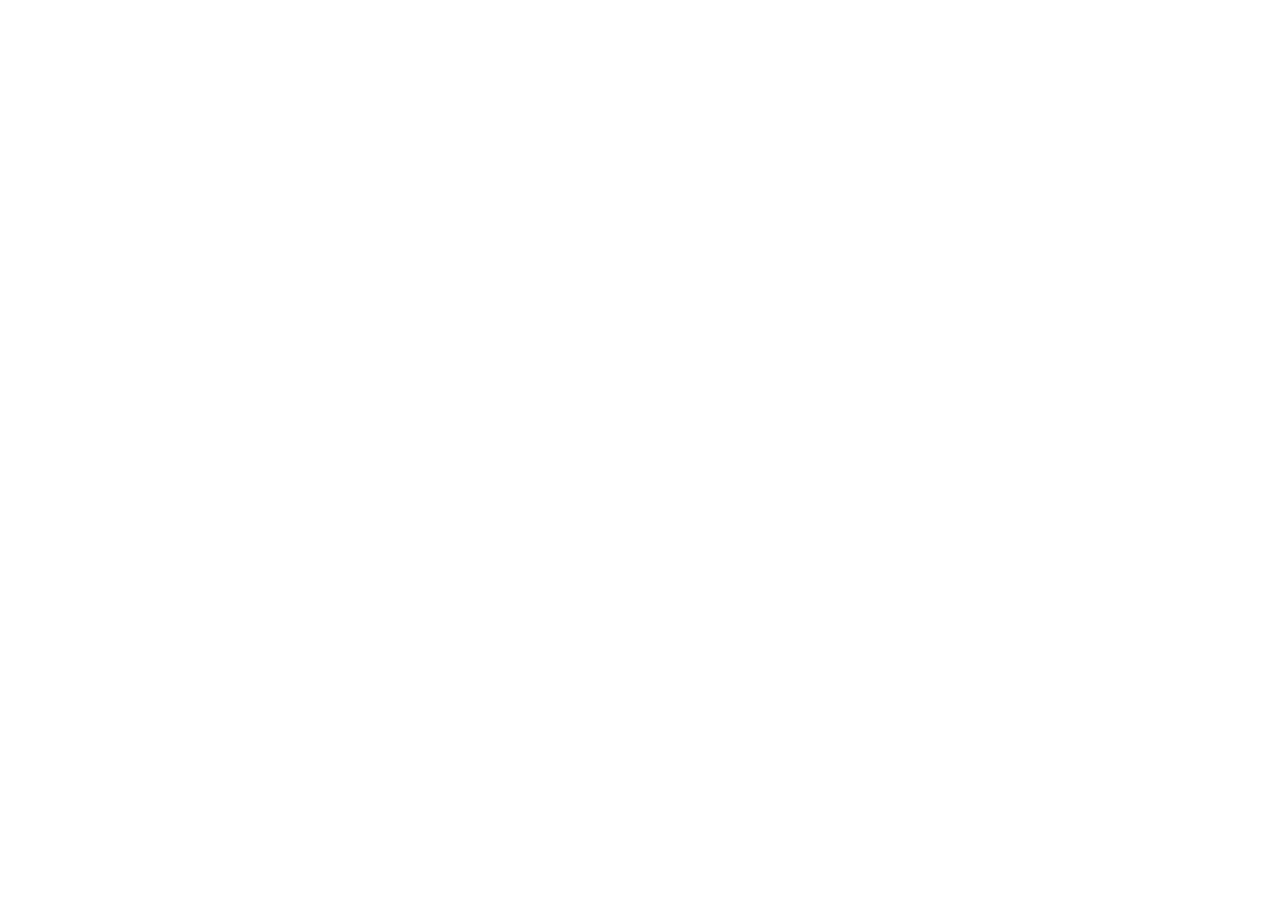
==== commit 9a2451db: "Add files via upload" ====
--- a/index.html
+++ b/index.html
@@ -10,8 +10,8 @@
     <link rel="preconnect" href="https://fonts.googleapis.com" />
     <link rel="preconnect" href="https://fonts.gstatic.com" crossorigin />
     <link href="https://fonts.googleapis.com/css2?family=Cormorant+Garamond:ital,wght@0,300;0,400;0,500;0,600;0,700;1,300;1,400;1,500&family=IBM+Plex+Mono:wght@300;400;500&family=IBM+Plex+Sans:wght@300;400;500;600&display=swap" rel="stylesheet" />
-    <script type="module" crossorigin src="/assets/index-B28wHqUL.js"></script>
-    <link rel="stylesheet" crossorigin href="/assets/index-D_AvZGS_.css">
+    <script type="module" crossorigin src="/mapa-oportunidades-app/assets/index-B28wHqUL.js"></script>
+    <link rel="stylesheet" crossorigin href="/mapa-oportunidades-app/assets/index-D_AvZGS_.css">
   </head>
 
   <body>
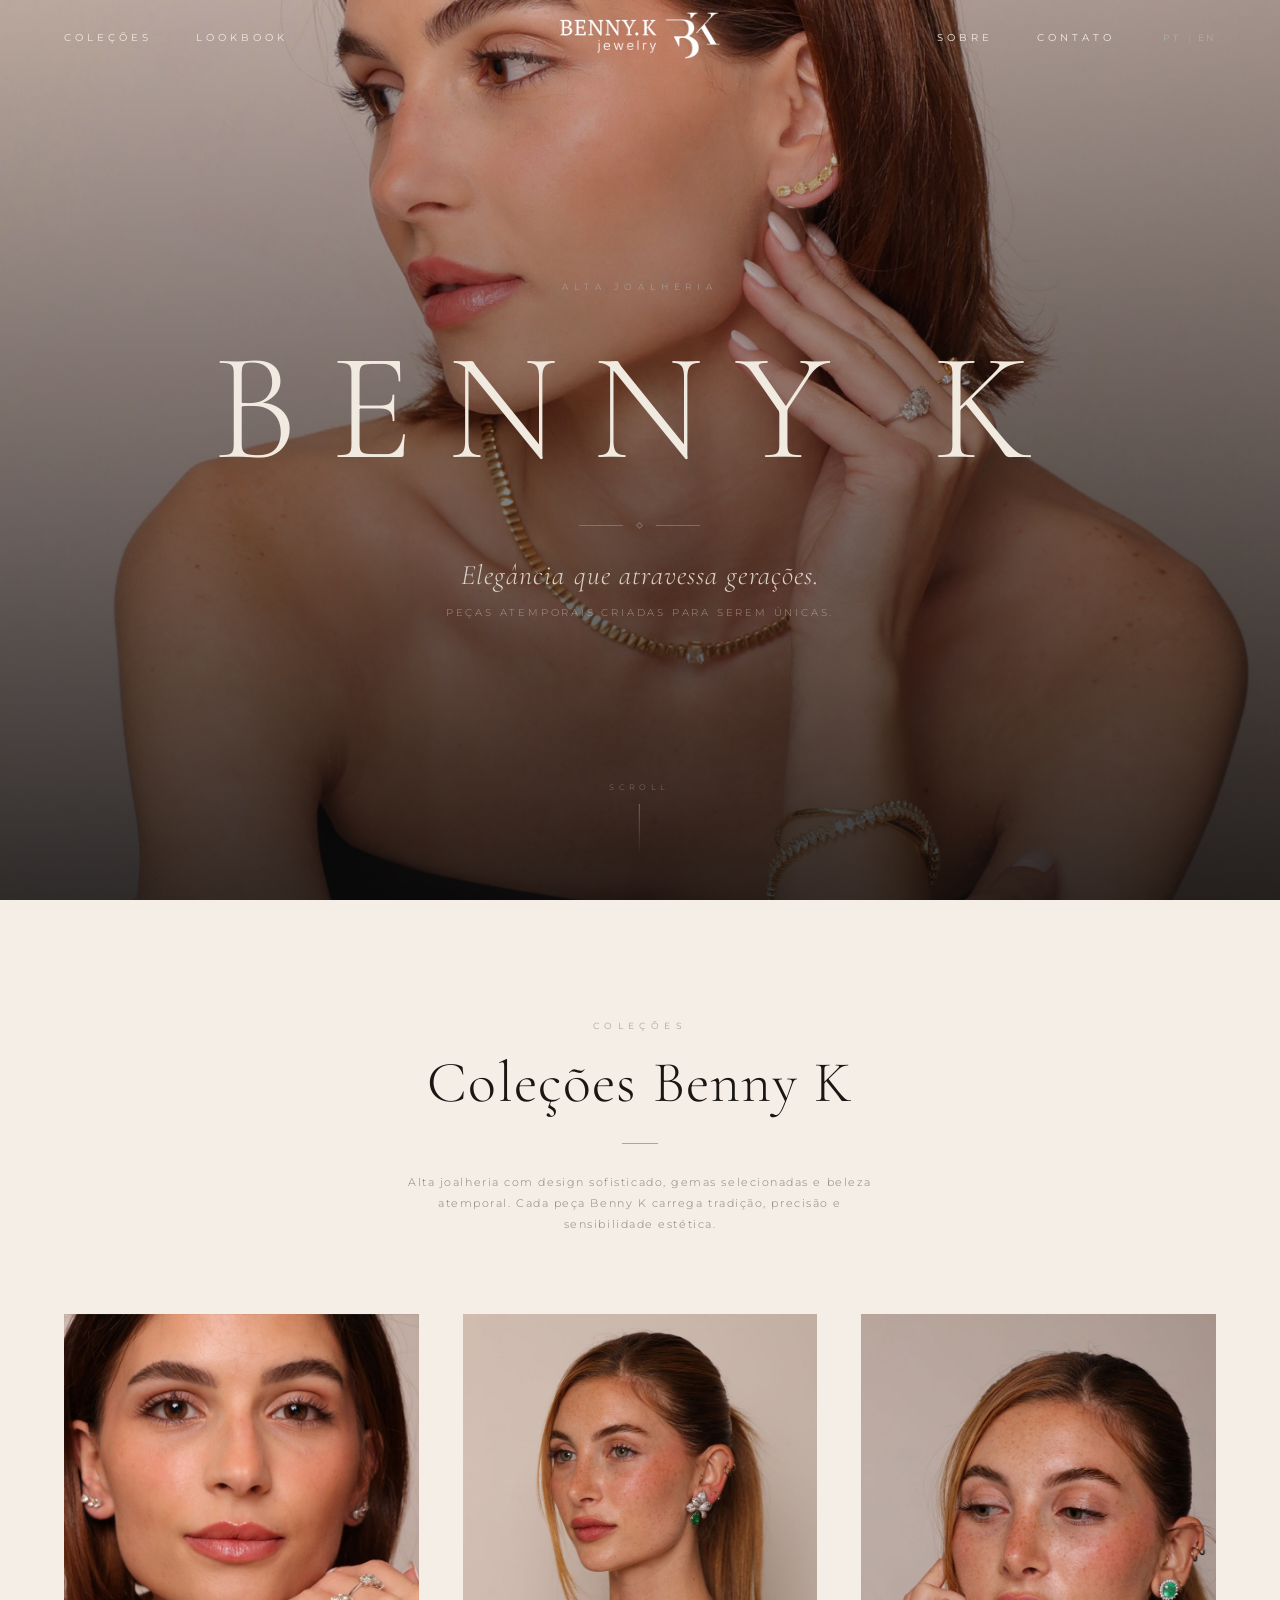
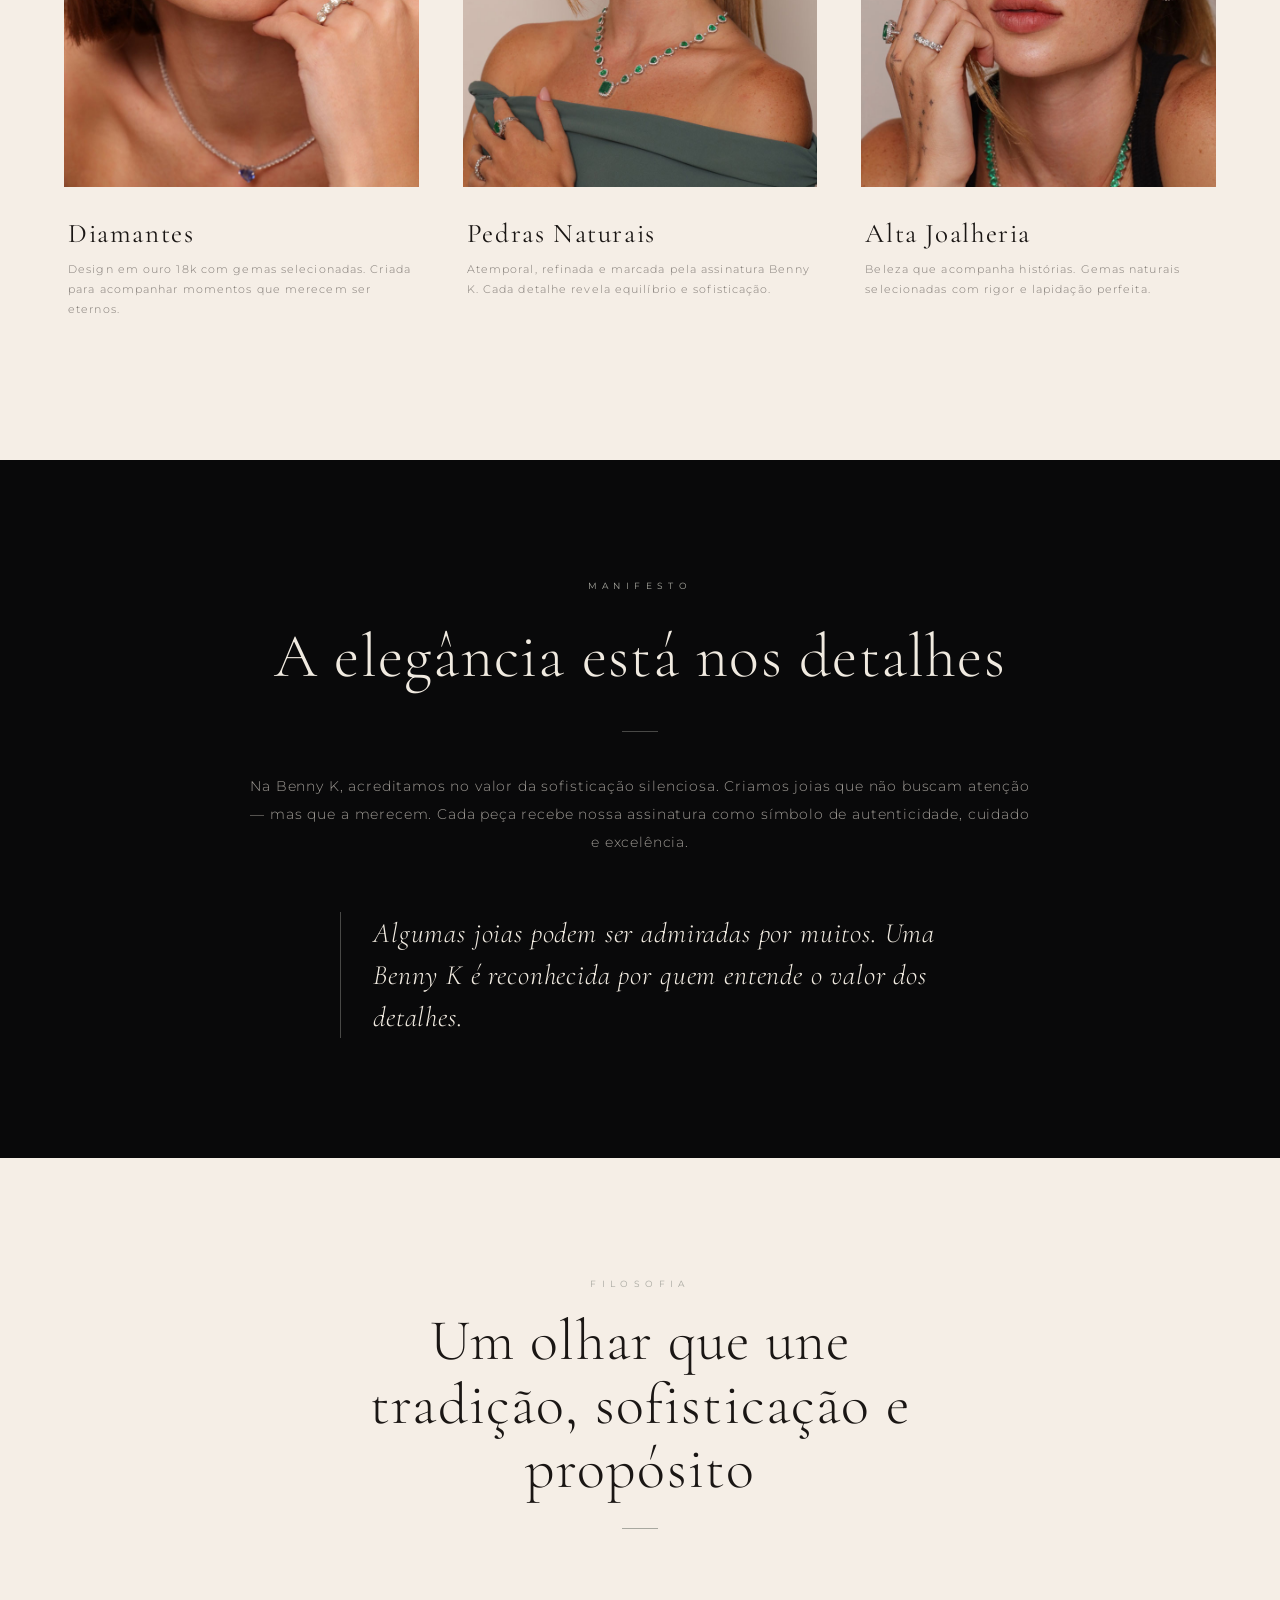
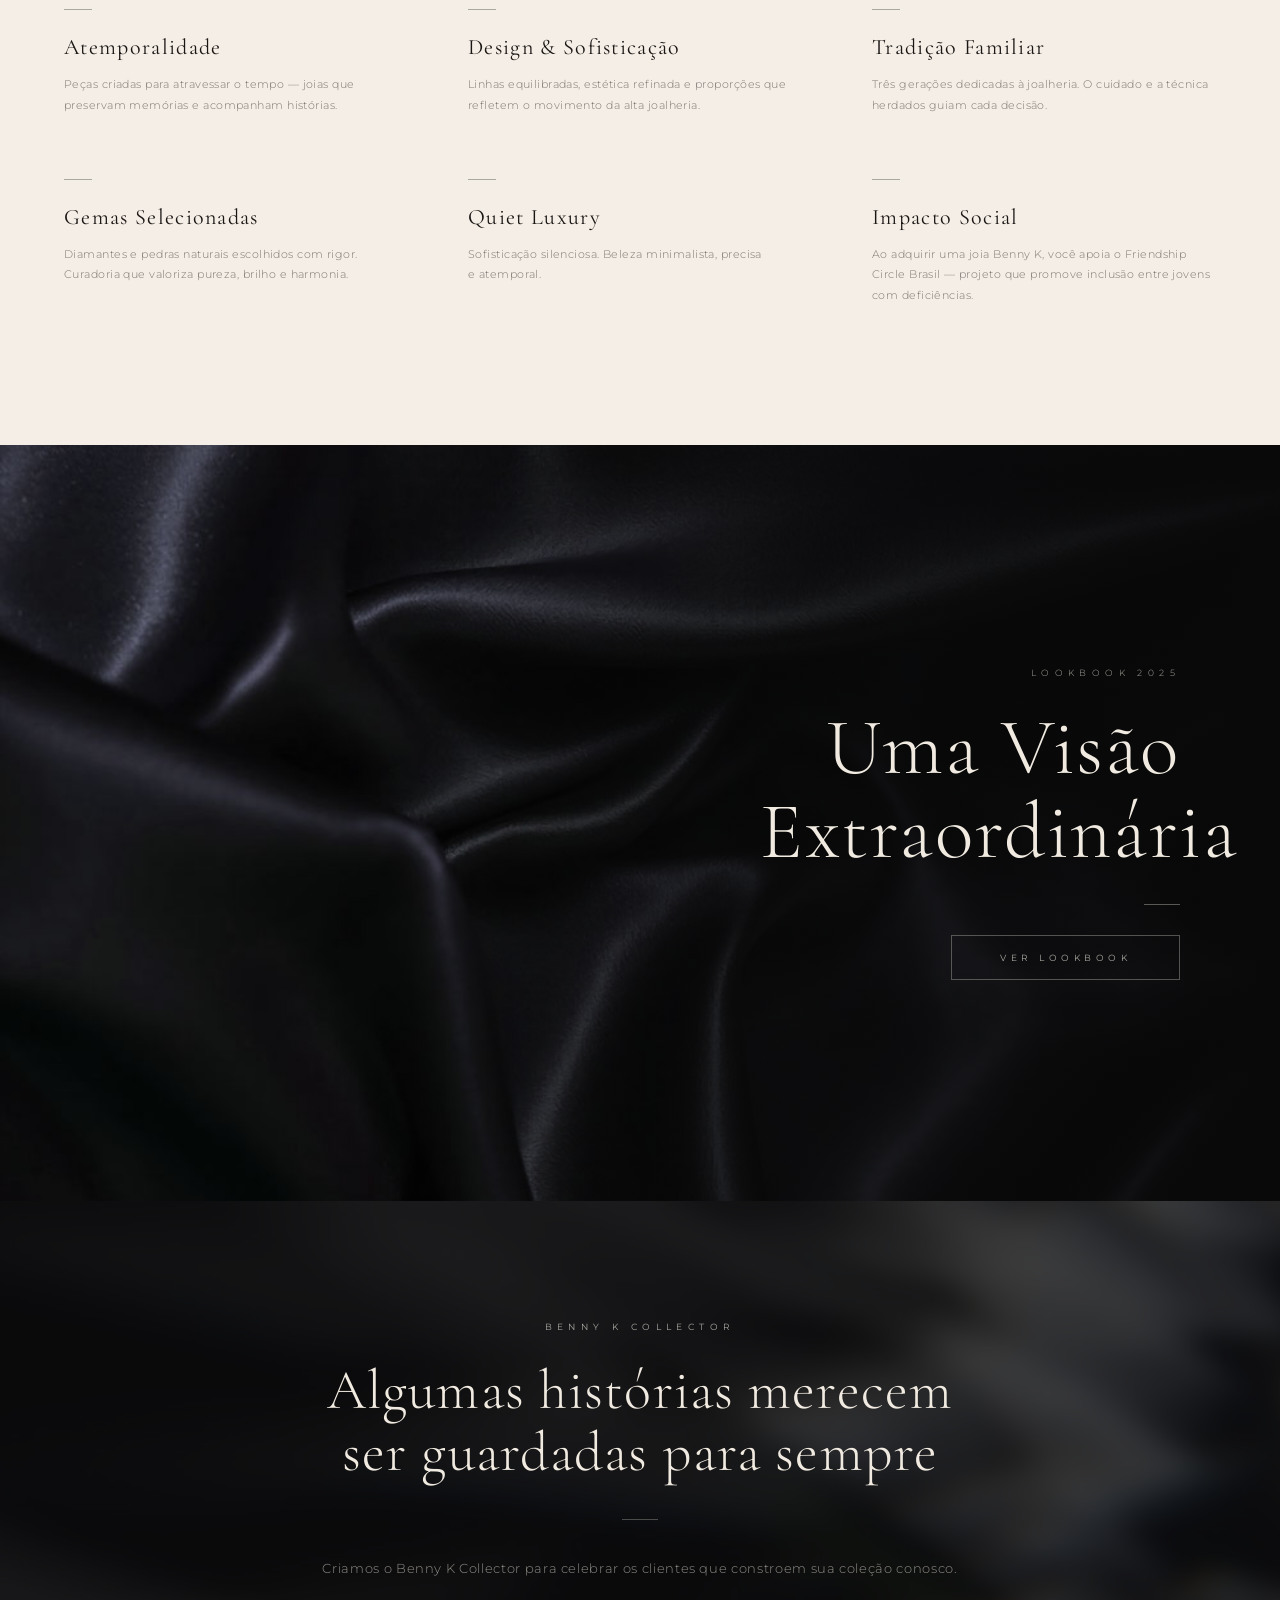
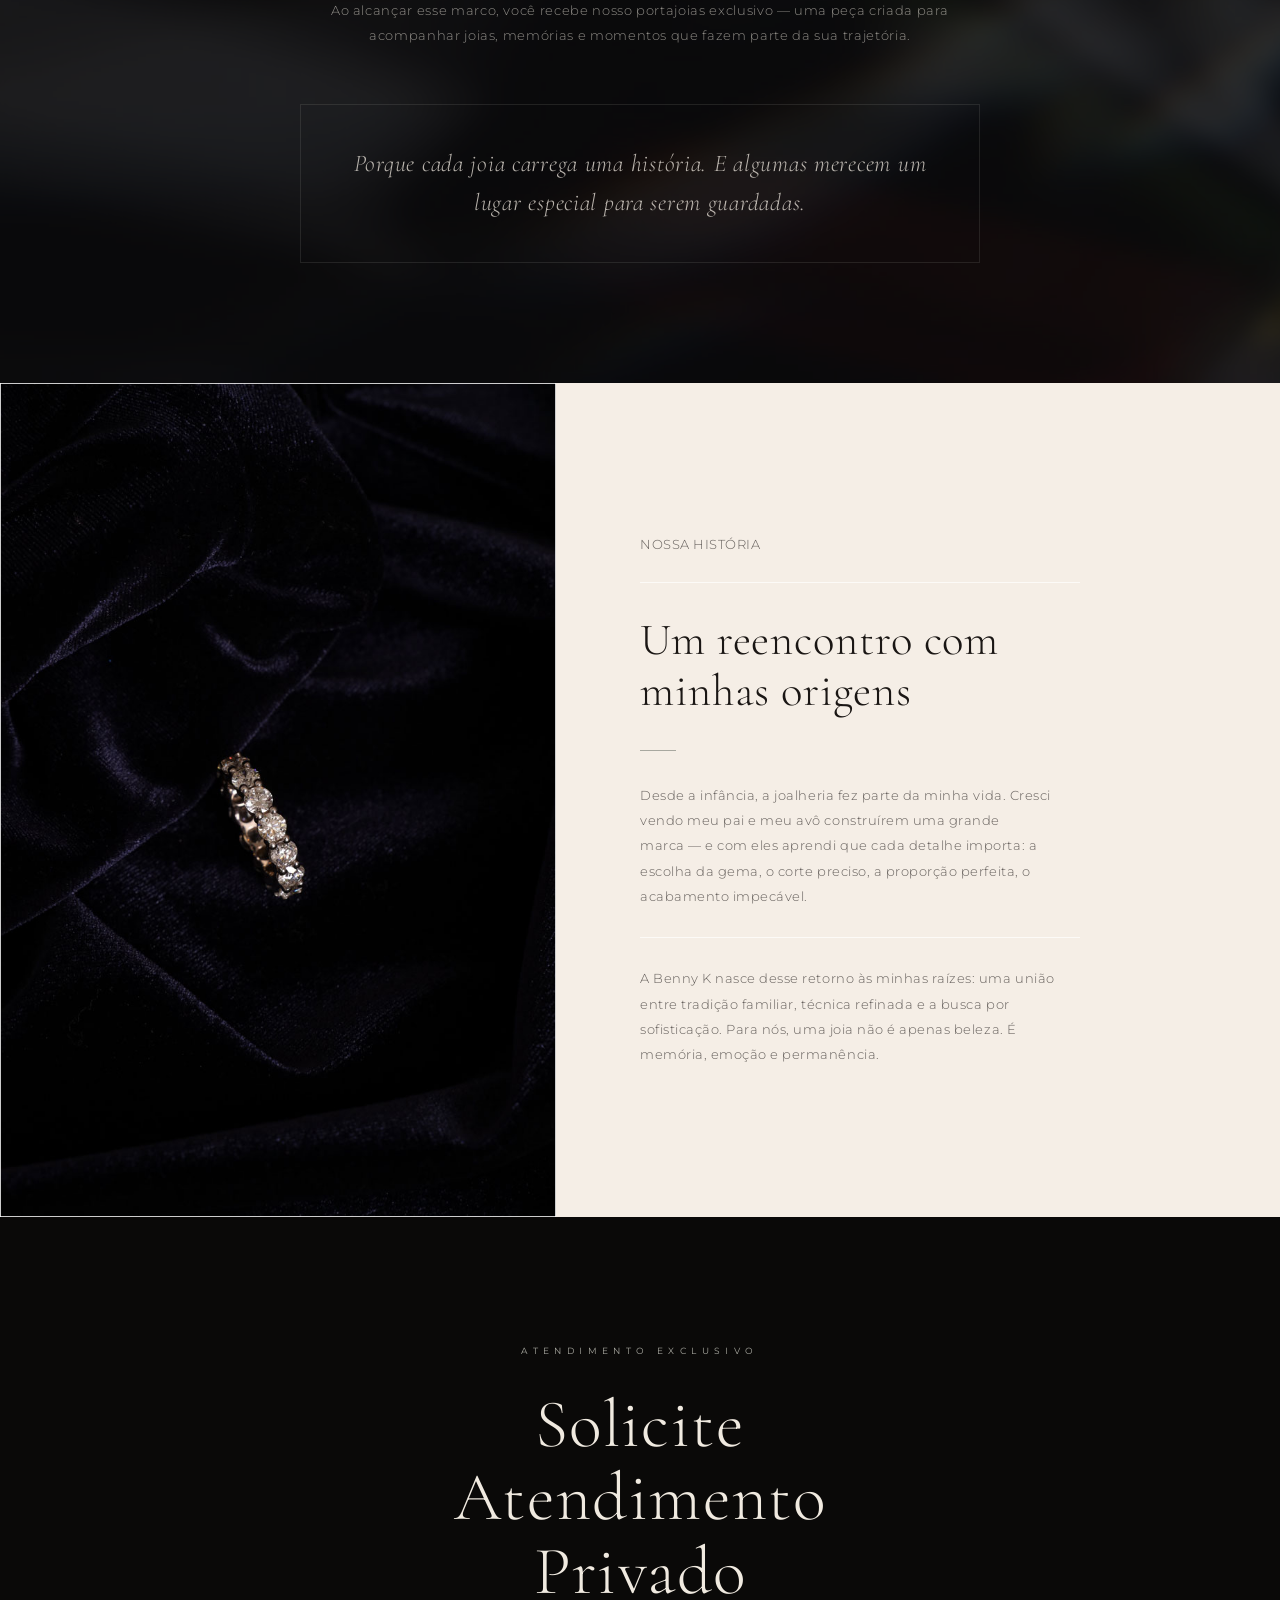
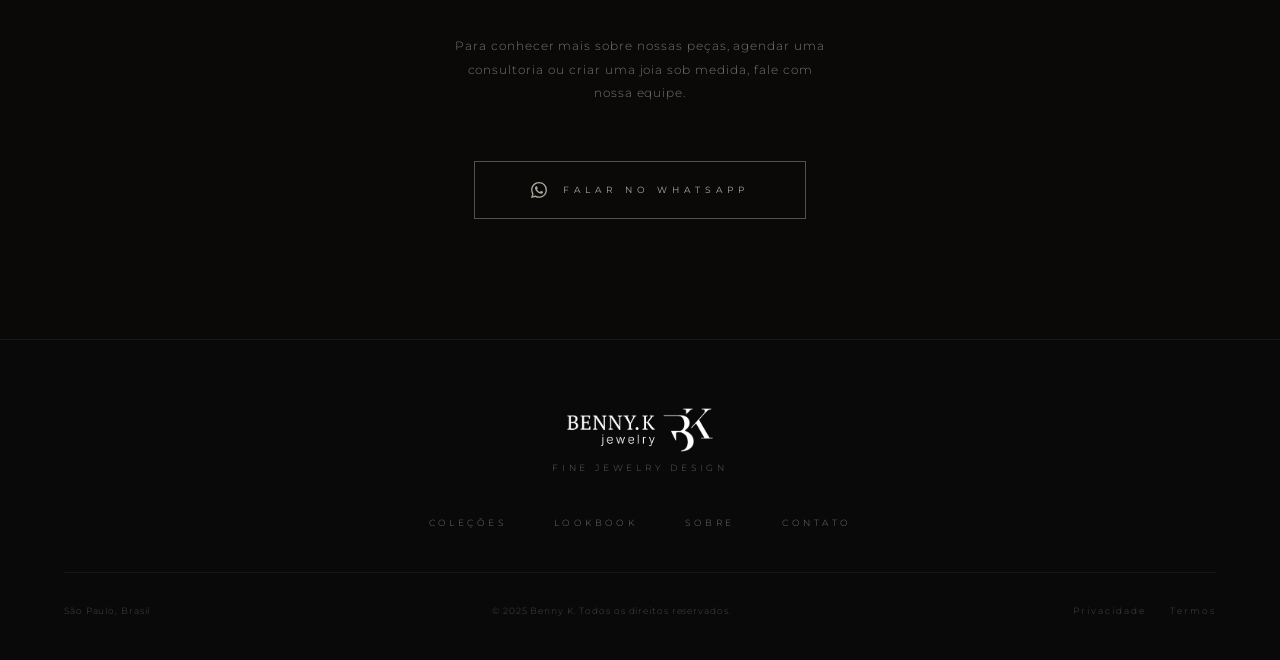
==== commit e1613b6a: "Add files via upload" ====
--- a/index.html
+++ b/index.html
@@ -1,85 +1,491 @@
-<!doctype html>
-<html lang="pt-BR">
-
-  <head>
-    <meta charset="UTF-8" />
-    <meta
-      name="viewport"
-      content="width=device-width, initial-scale=1.0, maximum-scale=1" />
-    <title>Mapa de Validação — Oportunidades de legitimação para artistas brasileiros</title>
-    <link rel="preconnect" href="https://fonts.googleapis.com" />
-    <link rel="preconnect" href="https://fonts.gstatic.com" crossorigin />
-    <link href="https://fonts.googleapis.com/css2?family=Cormorant+Garamond:ital,wght@0,300;0,400;0,500;0,600;0,700;1,300;1,400;1,500&family=IBM+Plex+Mono:wght@300;400;500&family=IBM+Plex+Sans:wght@300;400;500;600&display=swap" rel="stylesheet" />
-    <script type="module" crossorigin src="/mapa-oportunidades-app/assets/index-B28wHqUL.js"></script>
-    <link rel="stylesheet" crossorigin href="/mapa-oportunidades-app/assets/index-D_AvZGS_.css">
-  </head>
-
-  <body>
-    <script id="manus-runtime">window.__MANUS_HOST_DEV__ = false;
-(function(){"use strict";var Mr={exports:{}},Kn={};/**
- * @license React
- * react-jsx-runtime.production.js
- *
- * Copyright (c) Meta Platforms, Inc. and affiliates.
- *
- * This source code is licensed under the MIT license found in the
- * LICENSE file in the root directory of this source tree.
- */var $c;function um(){if($c)return Kn;$c=1;var r=Symbol.for("react.transitional.element"),i=Symbol.for("react.fragment");function c(s,d,m){var x=null;if(m!==void 0&&(x=""+m),d.key!==void 0&&(x=""+d.key),"key"in d){m={};for(var R in d)R!=="key"&&(m[R]=d[R])}else m=d;return d=m.ref,{$$typeof:r,type:s,key:x,ref:d!==void 0?d:null,props:m}}return Kn.Fragment=i,Kn.jsx=c,Kn.jsxs=c,Kn}var Fc;function dm(){return Fc||(Fc=1,Mr.exports=um()),Mr.exports}var h=dm(),Ar={exports:{}},Pn={},Rr={exports:{}},Nr={};/**
- * @license React
- * scheduler.production.js
- *
- * Copyright (c) Meta Platforms, Inc. and affiliates.
- *
- * This source code is licensed under the MIT license found in the
- * LICENSE file in the root directory of this source tree.
- */var Ic;function fm(){return Ic||(Ic=1,function(r){function i(A,q){var B=A.length;A.push(q);t:for(;0<B;){var bt=B-1>>>1,p=A[bt];if(0<d(p,q))A[bt]=q,A[B]=p,B=bt;else break t}}function c(A){return A.length===0?null:A[0]}function s(A){if(A.length===0)return null;var q=A[0],B=A.pop();if(B!==q){A[0]=B;t:for(var bt=0,p=A.length,O=p>>>1;bt<O;){var X=2*(bt+1)-1,G=A[X],Z=X+1,st=A[Z];if(0>d(G,B))Z<p&&0>d(st,G)?(A[bt]=st,A[Z]=B,bt=Z):(A[bt]=G,A[X]=B,bt=X);else if(Z<p&&0>d(st,B))A[bt]=st,A[Z]=B,bt=Z;else break t}}return q}function d(A,q){var B=A.sortIndex-q.sortIndex;return B!==0?B:A.id-q.id}if(r.unstable_now=void 0,typeof performance=="object"&&typeof performance.now=="function"){var m=performance;r.unstable_now=function(){return m.now()}}else{var x=Date,R=x.now();r.unstable_now=function(){return x.now()-R}}var C=[],v=[],D=1,j=null,J=3,at=!1,$=!1,nt=!1,ct=!1,ht=typeof setTimeout=="function"?setTimeout:null,St=typeof clearTimeout=="function"?clearTimeout:null,_=typeof setImmediate<"u"?setImmediate:null;function Y(A){for(var q=c(v);q!==null;){if(q.callback===null)s(v);else if(q.startTime<=A)s(v),q.sortIndex=q.expirationTime,i(C,q);else break;q=c(v)}}function H(A){if(nt=!1,Y(A),!$)if(c(C)!==null)$=!0,it||(it=!0,Bt());else{var q=c(v);q!==null&&Mt(H,q.startTime-A)}}var it=!1,rt=-1,V=5,xt=-1;function Be(){return ct?!0:!(r.unstable_now()-xt<V)}function te(){if(ct=!1,it){var A=r.unstable_now();xt=A;var q=!0;try{t:{$=!1,nt&&(nt=!1,St(rt),rt=-1),at=!0;var B=J;try{e:{for(Y(A),j=c(C);j!==null&&!(j.expirationTime>A&&Be());){var bt=j.callback;if(typeof bt=="function"){j.callback=null,J=j.priorityLevel;var p=bt(j.expirationTime<=A);if(A=r.unstable_now(),typeof p=="function"){j.callback=p,Y(A),q=!0;break e}j===c(C)&&s(C),Y(A)}else s(C);j=c(C)}if(j!==null)q=!0;else{var O=c(v);O!==null&&Mt(H,O.startTime-A),q=!1}}break t}finally{j=null,J=B,at=!1}q=void 0}}finally{q?Bt():it=!1}}}var Bt;if(typeof _=="function")Bt=function(){_(te)};else if(typeof MessageChannel<"u"){var me=new MessageChannel,Se=me.port2;me.port1.onmessage=te,Bt=function(){Se.postMessage(null)}}else Bt=function(){ht(te,0)};function Mt(A,q){rt=ht(function(){A(r.unstable_now())},q)}r.unstable_IdlePriority=5,r.unstable_ImmediatePriority=1,r.unstable_LowPriority=4,r.unstable_NormalPriority=3,r.unstable_Profiling=null,r.unstable_UserBlockingPriority=2,r.unstable_cancelCallback=function(A){A.callback=null},r.unstable_forceFrameRate=function(A){0>A||125<A?console.error("forceFrameRate takes a positive int between 0 and 125, forcing frame rates higher than 125 fps is not supported"):V=0<A?Math.floor(1e3/A):5},r.unstable_getCurrentPriorityLevel=function(){return J},r.unstable_next=function(A){switch(J){case 1:case 2:case 3:var q=3;break;default:q=J}var B=J;J=q;try{return A()}finally{J=B}},r.unstable_requestPaint=function(){ct=!0},r.unstable_runWithPriority=function(A,q){switch(A){case 1:case 2:case 3:case 4:case 5:break;default:A=3}var B=J;J=A;try{return q()}finally{J=B}},r.unstable_scheduleCallback=function(A,q,B){var bt=r.unstable_now();switch(typeof B=="object"&&B!==null?(B=B.delay,B=typeof B=="number"&&0<B?bt+B:bt):B=bt,A){case 1:var p=-1;break;case 2:p=250;break;case 5:p=1073741823;break;case 4:p=1e4;break;default:p=5e3}return p=B+p,A={id:D++,callback:q,priorityLevel:A,startTime:B,expirationTime:p,sortIndex:-1},B>bt?(A.sortIndex=B,i(v,A),c(C)===null&&A===c(v)&&(nt?(St(rt),rt=-1):nt=!0,Mt(H,B-bt))):(A.sortIndex=p,i(C,A),$||at||($=!0,it||(it=!0,Bt()))),A},r.unstable_shouldYield=Be,r.unstable_wrapCallback=function(A){var q=J;return function(){var B=J;J=q;try{return A.apply(this,arguments)}finally{J=B}}}}(Nr)),Nr}var tu;function hm(){return tu||(tu=1,Rr.exports=fm()),Rr.exports}var zr={exports:{}},ut={};/**
- * @license React
- * react.production.js
- *
- * Copyright (c) Meta Platforms, Inc. and affiliates.
- *
- * This source code is licensed under the MIT license found in the
- * LICENSE file in the root directory of this source tree.
- */var eu;function mm(){if(eu)return ut;eu=1;var r=Symbol.for("react.transitional.element"),i=Symbol.for("react.portal"),c=Symbol.for("react.fragment"),s=Symbol.for("react.strict_mode"),d=Symbol.for("react.profiler"),m=Symbol.for("react.consumer"),x=Symbol.for("react.context"),R=Symbol.for("react.forward_ref"),C=Symbol.for("react.suspense"),v=Symbol.for("react.memo"),D=Symbol.for("react.lazy"),j=Symbol.iterator;function J(p){return p===null||typeof p!="object"?null:(p=j&&p[j]||p["@@iterator"],typeof p=="function"?p:null)}var at={isMounted:function(){return!1},enqueueForceUpdate:function(){},enqueueReplaceState:function(){},enqueueSetState:function(){}},$=Object.assign,nt={};function ct(p,O,X){this.props=p,this.context=O,this.refs=nt,this.updater=X||at}ct.prototype.isReactComponent={},ct.prototype.setState=function(p,O){if(typeof p!="object"&&typeof p!="function"&&p!=null)throw Error("takes an object of state variables to update or a function which returns an object of state variables.");this.updater.enqueueSetState(this,p,O,"setState")},ct.prototype.forceUpdate=function(p){this.updater.enqueueForceUpdate(this,p,"forceUpdate")};function ht(){}ht.prototype=ct.prototype;function St(p,O,X){this.props=p,this.context=O,this.refs=nt,this.updater=X||at}var _=St.prototype=new ht;_.constructor=St,$(_,ct.prototype),_.isPureReactComponent=!0;var Y=Array.isArray,H={H:null,A:null,T:null,S:null,V:null},it=Object.prototype.hasOwnProperty;function rt(p,O,X,G,Z,st){return X=st.ref,{$$typeof:r,type:p,key:O,ref:X!==void 0?X:null,props:st}}function V(p,O){return rt(p.type,O,void 0,void 0,void 0,p.props)}function xt(p){return typeof p=="object"&&p!==null&&p.$$typeof===r}function Be(p){var O={"=":"=0",":":"=2"};return"$"+p.replace(/[=:]/g,function(X){return O[X]})}var te=/\/+/g;function Bt(p,O){return typeof p=="object"&&p!==null&&p.key!=null?Be(""+p.key):O.toString(36)}function me(){}function Se(p){switch(p.status){case"fulfilled":return p.value;case"rejected":throw p.reason;default:switch(typeof p.status=="string"?p.then(me,me):(p.status="pending",p.then(function(O){p.status==="pending"&&(p.status="fulfilled",p.value=O)},function(O){p.status==="pending"&&(p.status="rejected",p.reason=O)})),p.status){case"fulfilled":return p.value;case"rejected":throw p.reason}}throw p}function Mt(p,O,X,G,Z){var st=typeof p;(st==="undefined"||st==="boolean")&&(p=null);var I=!1;if(p===null)I=!0;else switch(st){case"bigint":case"string":case"number":I=!0;break;case"object":switch(p.$$typeof){case r:case i:I=!0;break;case D:return I=p._init,Mt(I(p._payload),O,X,G,Z)}}if(I)return Z=Z(p),I=G===""?"."+Bt(p,0):G,Y(Z)?(X="",I!=null&&(X=I.replace(te,"$&/")+"/"),Mt(Z,O,X,"",function(Jt){return Jt})):Z!=null&&(xt(Z)&&(Z=V(Z,X+(Z.key==null||p&&p.key===Z.key?"":(""+Z.key).replace(te,"$&/")+"/")+I)),O.push(Z)),1;I=0;var gt=G===""?".":G+":";if(Y(p))for(var Tt=0;Tt<p.length;Tt++)G=p[Tt],st=gt+Bt(G,Tt),I+=Mt(G,O,X,st,Z);else if(Tt=J(p),typeof Tt=="function")for(p=Tt.call(p),Tt=0;!(G=p.next()).done;)G=G.value,st=gt+Bt(G,Tt++),I+=Mt(G,O,X,st,Z);else if(st==="object"){if(typeof p.then=="function")return Mt(Se(p),O,X,G,Z);throw O=String(p),Error("Objects are not valid as a React child (found: "+(O==="[object Object]"?"object with keys {"+Object.keys(p).join(", ")+"}":O)+"). If you meant to render a collection of children, use an array instead.")}return I}function A(p,O,X){if(p==null)return p;var G=[],Z=0;return Mt(p,G,"","",function(st){return O.call(X,st,Z++)}),G}function q(p){if(p._status===-1){var O=p._result;O=O(),O.then(function(X){(p._status===0||p._status===-1)&&(p._status=1,p._result=X)},function(X){(p._status===0||p._status===-1)&&(p._status=2,p._result=X)}),p._status===-1&&(p._status=0,p._result=O)}if(p._status===1)return p._result.default;throw p._result}var B=typeof reportError=="function"?reportError:function(p){if(typeof window=="object"&&typeof window.ErrorEvent=="function"){var O=new window.ErrorEvent("error",{bubbles:!0,cancelable:!0,message:typeof p=="object"&&p!==null&&typeof p.message=="string"?String(p.message):String(p),error:p});if(!window.dispatchEvent(O))return}else if(typeof process=="object"&&typeof process.emit=="function"){process.emit("uncaughtException",p);return}console.error(p)};function bt(){}return ut.Children={map:A,forEach:function(p,O,X){A(p,function(){O.apply(this,arguments)},X)},count:function(p){var O=0;return A(p,function(){O++}),O},toArray:function(p){return A(p,function(O){return O})||[]},only:function(p){if(!xt(p))throw Error("React.Children.only expected to receive a single React element child.");return p}},ut.Component=ct,ut.Fragment=c,ut.Profiler=d,ut.PureComponent=St,ut.StrictMode=s,ut.Suspense=C,ut.__CLIENT_INTERNALS_DO_NOT_USE_OR_WARN_USERS_THEY_CANNOT_UPGRADE=H,ut.__COMPILER_RUNTIME={__proto__:null,c:function(p){return H.H.useMemoCache(p)}},ut.cache=function(p){return function(){return p.apply(null,arguments)}},ut.cloneElement=function(p,O,X){if(p==null)throw Error("The argument must be a React element, but you passed "+p+".");var G=$({},p.props),Z=p.key,st=void 0;if(O!=null)for(I in O.ref!==void 0&&(st=void 0),O.key!==void 0&&(Z=""+O.key),O)!it.call(O,I)||I==="key"||I==="__self"||I==="__source"||I==="ref"&&O.ref===void 0||(G[I]=O[I]);var I=arguments.length-2;if(I===1)G.children=X;else if(1<I){for(var gt=Array(I),Tt=0;Tt<I;Tt++)gt[Tt]=arguments[Tt+2];G.children=gt}return rt(p.type,Z,void 0,void 0,st,G)},ut.createContext=function(p){return p={$$typeof:x,_currentValue:p,_currentValue2:p,_threadCount:0,Provider:null,Consumer:null},p.Provider=p,p.Consumer={$$typeof:m,_context:p},p},ut.createElement=function(p,O,X){var G,Z={},st=null;if(O!=null)for(G in O.key!==void 0&&(st=""+O.key),O)it.call(O,G)&&G!=="key"&&G!=="__self"&&G!=="__source"&&(Z[G]=O[G]);var I=arguments.length-2;if(I===1)Z.children=X;else if(1<I){for(var gt=Array(I),Tt=0;Tt<I;Tt++)gt[Tt]=arguments[Tt+2];Z.children=gt}if(p&&p.defaultProps)for(G in I=p.defaultProps,I)Z[G]===void 0&&(Z[G]=I[G]);return rt(p,st,void 0,void 0,null,Z)},ut.createRef=function(){return{current:null}},ut.forwardRef=function(p){return{$$typeof:R,render:p}},ut.isValidElement=xt,ut.lazy=function(p){return{$$typeof:D,_payload:{_status:-1,_result:p},_init:q}},ut.memo=function(p,O){return{$$typeof:v,type:p,compare:O===void 0?null:O}},ut.startTransition=function(p){var O=H.T,X={};H.T=X;try{var G=p(),Z=H.S;Z!==null&&Z(X,G),typeof G=="object"&&G!==null&&typeof G.then=="function"&&G.then(bt,B)}catch(st){B(st)}finally{H.T=O}},ut.unstable_useCacheRefresh=function(){return H.H.useCacheRefresh()},ut.use=function(p){return H.H.use(p)},ut.useActionState=function(p,O,X){return H.H.useActionState(p,O,X)},ut.useCallback=function(p,O){return H.H.useCallback(p,O)},ut.useContext=function(p){return H.H.useContext(p)},ut.useDebugValue=function(){},ut.useDeferredValue=function(p,O){return H.H.useDeferredValue(p,O)},ut.useEffect=function(p,O,X){var G=H.H;if(typeof X=="function")throw Error("useEffect CRUD overload is not enabled in this build of React.");return G.useEffect(p,O)},ut.useId=function(){return H.H.useId()},ut.useImperativeHandle=function(p,O,X){return H.H.useImperativeHandle(p,O,X)},ut.useInsertionEffect=function(p,O){return H.H.useInsertionEffect(p,O)},ut.useLayoutEffect=function(p,O){return H.H.useLayoutEffect(p,O)},ut.useMemo=function(p,O){return H.H.useMemo(p,O)},ut.useOptimistic=function(p,O){return H.H.useOptimistic(p,O)},ut.useReducer=function(p,O,X){return H.H.useReducer(p,O,X)},ut.useRef=function(p){return H.H.useRef(p)},ut.useState=function(p){return H.H.useState(p)},ut.useSyncExternalStore=function(p,O,X){return H.H.useSyncExternalStore(p,O,X)},ut.useTransition=function(){return H.H.useTransition()},ut.version="19.1.1",ut}var lu;function _r(){return lu||(lu=1,zr.exports=mm()),zr.exports}var kr={exports:{}},he={};/**
- * @license React
- * react-dom.production.js
- *
- * Copyright (c) Meta Platforms, Inc. and affiliates.
- *
- * This source code is licensed under the MIT license found in the
- * LICENSE file in the root directory of this source tree.
- */var au;function gm(){if(au)return he;au=1;var r=_r();function i(C){var v="https://react.dev/errors/"+C;if(1<arguments.length){v+="?args[]="+encodeURIComponent(arguments[1]);for(var D=2;D<arguments.length;D++)v+="&args[]="+encodeURIComponent(arguments[D])}return"Minified React error #"+C+"; visit "+v+" for the full message or use the non-minified dev environment for full errors and additional helpful warnings."}function c(){}var s={d:{f:c,r:function(){throw Error(i(522))},D:c,C:c,L:c,m:c,X:c,S:c,M:c},p:0,findDOMNode:null},d=Symbol.for("react.portal");function m(C,v,D){var j=3<arguments.length&&arguments[3]!==void 0?arguments[3]:null;return{$$typeof:d,key:j==null?null:""+j,children:C,containerInfo:v,implementation:D}}var x=r.__CLIENT_INTERNALS_DO_NOT_USE_OR_WARN_USERS_THEY_CANNOT_UPGRADE;function R(C,v){if(C==="font")return"";if(typeof v=="string")return v==="use-credentials"?v:""}return he.__DOM_INTERNALS_DO_NOT_USE_OR_WARN_USERS_THEY_CANNOT_UPGRADE=s,he.createPortal=function(C,v){var D=2<arguments.length&&arguments[2]!==void 0?arguments[2]:null;if(!v||v.nodeType!==1&&v.nodeType!==9&&v.nodeType!==11)throw Error(i(299));return m(C,v,null,D)},he.flushSync=function(C){var v=x.T,D=s.p;try{if(x.T=null,s.p=2,C)return C()}finally{x.T=v,s.p=D,s.d.f()}},he.preconnect=function(C,v){typeof C=="string"&&(v?(v=v.crossOrigin,v=typeof v=="string"?v==="use-credentials"?v:"":void 0):v=null,s.d.C(C,v))},he.prefetchDNS=function(C){typeof C=="string"&&s.d.D(C)},he.preinit=function(C,v){if(typeof C=="string"&&v&&typeof v.as=="string"){var D=v.as,j=R(D,v.crossOrigin),J=typeof v.integrity=="string"?v.integrity:void 0,at=typeof v.fetchPriority=="string"?v.fetchPriority:void 0;D==="style"?s.d.S(C,typeof v.precedence=="string"?v.precedence:void 0,{crossOrigin:j,integrity:J,fetchPriority:at}):D==="script"&&s.d.X(C,{crossOrigin:j,integrity:J,fetchPriority:at,nonce:typeof v.nonce=="string"?v.nonce:void 0})}},he.preinitModule=function(C,v){if(typeof C=="string")if(typeof v=="object"&&v!==null){if(v.as==null||v.as==="script"){var D=R(v.as,v.crossOrigin);s.d.M(C,{crossOrigin:D,integrity:typeof v.integrity=="string"?v.integrity:void 0,nonce:typeof v.nonce=="string"?v.nonce:void 0})}}else v==null&&s.d.M(C)},he.preload=function(C,v){if(typeof C=="string"&&typeof v=="object"&&v!==null&&typeof v.as=="string"){var D=v.as,j=R(D,v.crossOrigin);s.d.L(C,D,{crossOrigin:j,integrity:typeof v.integrity=="string"?v.integrity:void 0,nonce:typeof v.nonce=="string"?v.nonce:void 0,type:typeof v.type=="string"?v.type:void 0,fetchPriority:typeof v.fetchPriority=="string"?v.fetchPriority:void 0,referrerPolicy:typeof v.referrerPolicy=="string"?v.referrerPolicy:void 0,imageSrcSet:typeof v.imageSrcSet=="string"?v.imageSrcSet:void 0,imageSizes:typeof v.imageSizes=="string"?v.imageSizes:void 0,media:typeof v.media=="string"?v.media:void 0})}},he.preloadModule=function(C,v){if(typeof C=="string")if(v){var D=R(v.as,v.crossOrigin);s.d.m(C,{as:typeof v.as=="string"&&v.as!=="script"?v.as:void 0,crossOrigin:D,integrity:typeof v.integrity=="string"?v.integrity:void 0})}else s.d.m(C)},he.requestFormReset=function(C){s.d.r(C)},he.unstable_batchedUpdates=function(C,v){return C(v)},he.useFormState=function(C,v,D){return x.H.useFormState(C,v,D)},he.useFormStatus=function(){return x.H.useHostTransitionStatus()},he.version="19.1.1",he}var nu;function pm(){if(nu)return kr.exports;nu=1;function r(){if(!(typeof __REACT_DEVTOOLS_GLOBAL_HOOK__>"u"||typeof __REACT_DEVTOOLS_GLOBAL_HOOK__.checkDCE!="function"))try{__REACT_DEVTOOLS_GLOBAL_HOOK__.checkDCE(r)}catch(i){console.error(i)}}return r(),kr.exports=gm(),kr.exports}/**
- * @license React
- * react-dom-client.production.js
- *
- * Copyright (c) Meta Platforms, Inc. and affiliates.
- *
- * This source code is licensed under the MIT license found in the
- * LICENSE file in the root directory of this source tree.
- */var ou;function ym(){if(ou)return Pn;ou=1;var r=hm(),i=_r(),c=pm();function s(t){var e="https://react.dev/errors/"+t;if(1<arguments.length){e+="?args[]="+encodeURIComponent(arguments[1]);for(var l=2;l<arguments.length;l++)e+="&args[]="+encodeURIComponent(arguments[l])}return"Minified React error #"+t+"; visit "+e+" for the full message or use the non-minified dev environment for full errors and additional helpful warnings."}function d(t){return!(!t||t.nodeType!==1&&t.nodeType!==9&&t.nodeType!==11)}function m(t){var e=t,l=t;if(t.alternate)for(;e.return;)e=e.return;else{t=e;do e=t,(e.flags&4098)!==0&&(l=e.return),t=e.return;while(t)}return e.tag===3?l:null}function x(t){if(t.tag===13){var e=t.memoizedState;if(e===null&&(t=t.alternate,t!==null&&(e=t.memoizedState)),e!==null)return e.dehydrated}return null}function R(t){if(m(t)!==t)throw Error(s(188))}function C(t){var e=t.alternate;if(!e){if(e=m(t),e===null)throw Error(s(188));return e!==t?null:t}for(var l=t,a=e;;){var n=l.return;if(n===null)break;var o=n.alternate;if(o===null){if(a=n.return,a!==null){l=a;continue}break}if(n.child===o.child){for(o=n.child;o;){if(o===l)return R(n),t;if(o===a)return R(n),e;o=o.sibling}throw Error(s(188))}if(l.return!==a.return)l=n,a=o;else{for(var u=!1,f=n.child;f;){if(f===l){u=!0,l=n,a=o;break}if(f===a){u=!0,a=n,l=o;break}f=f.sibling}if(!u){for(f=o.child;f;){if(f===l){u=!0,l=o,a=n;break}if(f===a){u=!0,a=o,l=n;break}f=f.sibling}if(!u)throw Error(s(189))}}if(l.alternate!==a)throw Error(s(190))}if(l.tag!==3)throw Error(s(188));return l.stateNode.current===l?t:e}function v(t){var e=t.tag;if(e===5||e===26||e===27||e===6)return t;for(t=t.child;t!==null;){if(e=v(t),e!==null)return e;t=t.sibling}return null}var D=Object.assign,j=Symbol.for("react.element"),J=Symbol.for("react.transitional.element"),at=Symbol.for("react.portal"),$=Symbol.for("react.fragment"),nt=Symbol.for("react.strict_mode"),ct=Symbol.for("react.profiler"),ht=Symbol.for("react.provider"),St=Symbol.for("react.consumer"),_=Symbol.for("react.context"),Y=Symbol.for("react.forward_ref"),H=Symbol.for("react.suspense"),it=Symbol.for("react.suspense_list"),rt=Symbol.for("react.memo"),V=Symbol.for("react.lazy"),xt=Symbol.for("react.activity"),Be=Symbol.for("react.memo_cache_sentinel"),te=Symbol.iterator;function Bt(t){return t===null||typeof t!="object"?null:(t=te&&t[te]||t["@@iterator"],typeof t=="function"?t:null)}var me=Symbol.for("react.client.reference");function Se(t){if(t==null)return null;if(typeof t=="function")return t.$$typeof===me?null:t.displayName||t.name||null;if(typeof t=="string")return t;switch(t){case $:return"Fragment";case ct:return"Profiler";case nt:return"StrictMode";case H:return"Suspense";case it:return"SuspenseList";case xt:return"Activity"}if(typeof t=="object")switch(t.$$typeof){case at:return"Portal";case _:return(t.displayName||"Context")+".Provider";case St:return(t._context.displayName||"Context")+".Consumer";case Y:var e=t.render;return t=t.displayName,t||(t=e.displayName||e.name||"",t=t!==""?"ForwardRef("+t+")":"ForwardRef"),t;case rt:return e=t.displayName||null,e!==null?e:Se(t.type)||"Memo";case V:e=t._payload,t=t._init;try{return Se(t(e))}catch{}}return null}var Mt=Array.isArray,A=i.__CLIENT_INTERNALS_DO_NOT_USE_OR_WARN_USERS_THEY_CANNOT_UPGRADE,q=c.__DOM_INTERNALS_DO_NOT_USE_OR_WARN_USERS_THEY_CANNOT_UPGRADE,B={pending:!1,data:null,method:null,action:null},bt=[],p=-1;function O(t){return{current:t}}function X(t){0>p||(t.current=bt[p],bt[p]=null,p--)}function G(t,e){p++,bt[p]=t.current,t.current=e}var Z=O(null),st=O(null),I=O(null),gt=O(null);function Tt(t,e){switch(G(I,e),G(st,t),G(Z,null),e.nodeType){case 9:case 11:t=(t=e.documentElement)&&(t=t.namespaceURI)?Hh(t):0;break;default:if(t=e.tagName,e=e.namespaceURI)e=Hh(e),t=Uh(e,t);else switch(t){case"svg":t=1;break;case"math":t=2;break;default:t=0}}X(Z),G(Z,t)}function Jt(){X(Z),X(st),X(I)}function Ke(t){t.memoizedState!==null&&G(gt,t);var e=Z.current,l=Uh(e,t.type);e!==l&&(G(st,t),G(Z,l))}function Ce(t){st.current===t&&(X(Z),X(st)),gt.current===t&&(X(gt),Wo._currentValue=B)}var Pe=Object.prototype.hasOwnProperty,yl=r.unstable_scheduleCallback,sn=r.unstable_cancelCallback,Ca=r.unstable_shouldYield,ri=r.unstable_requestPaint,ge=r.unstable_now,si=r.unstable_getCurrentPriorityLevel,Ul=r.unstable_ImmediatePriority,Fn=r.unstable_UserBlockingPriority,nl=r.unstable_NormalPriority,ci=r.unstable_LowPriority,Gl=r.unstable_IdlePriority,ui=r.log,Ea=r.unstable_setDisableYieldValue,ql=null,Wt=null;function Je(t){if(typeof ui=="function"&&Ea(t),Wt&&typeof Wt.setStrictMode=="function")try{Wt.setStrictMode(ql,t)}catch{}}var $t=Math.clz32?Math.clz32:fi,di=Math.log,Ta=Math.LN2;function fi(t){return t>>>=0,t===0?32:31-(di(t)/Ta|0)|0}var L=256,cn=4194304;function vl(t){var e=t&42;if(e!==0)return e;switch(t&-t){case 1:return 1;case 2:return 2;case 4:return 4;case 8:return 8;case 16:return 16;case 32:return 32;case 64:return 64;case 128:return 128;case 256:case 512:case 1024:case 2048:case 4096:case 8192:case 16384:case 32768:case 65536:case 131072:case 262144:case 524288:case 1048576:case 2097152:return t&4194048;case 4194304:case 8388608:case 16777216:case 33554432:return t&62914560;case 67108864:return 67108864;case 134217728:return 134217728;case 268435456:return 268435456;case 536870912:return 536870912;case 1073741824:return 0;default:return t}}function un(t,e,l){var a=t.pendingLanes;if(a===0)return 0;var n=0,o=t.suspendedLanes,u=t.pingedLanes;t=t.warmLanes;var f=a&134217727;return f!==0?(a=f&~o,a!==0?n=vl(a):(u&=f,u!==0?n=vl(u):l||(l=f&~t,l!==0&&(n=vl(l))))):(f=a&~o,f!==0?n=vl(f):u!==0?n=vl(u):l||(l=a&~t,l!==0&&(n=vl(l)))),n===0?0:e!==0&&e!==n&&(e&o)===0&&(o=n&-n,l=e&-e,o>=l||o===32&&(l&4194048)!==0)?e:n}function Dt(t,e){return(t.pendingLanes&~(t.suspendedLanes&~t.pingedLanes)&e)===0}function In(t,e){switch(t){case 1:case 2:case 4:case 8:case 64:return e+250;case 16:case 32:case 128:case 256:case 512:case 1024:case 2048:case 4096:case 8192:case 16384:case 32768:case 65536:case 131072:case 262144:case 524288:case 1048576:case 2097152:return e+5e3;case 4194304:case 8388608:case 16777216:case 33554432:return-1;case 67108864:case 134217728:case 268435456:case 536870912:case 1073741824:return-1;default:return-1}}function to(){var t=L;return L<<=1,(L&4194048)===0&&(L=256),t}function hi(){var t=cn;return cn<<=1,(cn&62914560)===0&&(cn=4194304),t}function eo(t){for(var e=[],l=0;31>l;l++)e.push(t);return e}function Da(t,e){t.pendingLanes|=e,e!==268435456&&(t.suspendedLanes=0,t.pingedLanes=0,t.warmLanes=0)}function Ir(t,e,l,a,n,o){var u=t.pendingLanes;t.pendingLanes=l,t.suspendedLanes=0,t.pingedLanes=0,t.warmLanes=0,t.expiredLanes&=l,t.entangledLanes&=l,t.errorRecoveryDisabledLanes&=l,t.shellSuspendCounter=0;var f=t.entanglements,g=t.expirationTimes,S=t.hiddenUpdates;for(l=u&~l;0<l;){var N=31-$t(l),k=1<<N;f[N]=0,g[N]=-1;var E=S[N];if(E!==null)for(S[N]=null,N=0;N<E.length;N++){var T=E[N];T!==null&&(T.lane&=-536870913)}l&=~k}a!==0&&mi(t,a,0),o!==0&&n===0&&t.tag!==0&&(t.suspendedLanes|=o&~(u&~e))}function mi(t,e,l){t.pendingLanes|=e,t.suspendedLanes&=~e;var a=31-$t(e);t.entangledLanes|=e,t.entanglements[a]=t.entanglements[a]|1073741824|l&4194090}function gi(t,e){var l=t.entangledLanes|=e;for(t=t.entanglements;l;){var a=31-$t(l),n=1<<a;n&e|t[a]&e&&(t[a]|=e),l&=~n}}function lo(t){switch(t){case 2:t=1;break;case 8:t=4;break;case 32:t=16;break;case 256:case 512:case 1024:case 2048:case 4096:case 8192:case 16384:case 32768:case 65536:case 131072:case 262144:case 524288:case 1048576:case 2097152:case 4194304:case 8388608:case 16777216:case 33554432:t=128;break;case 268435456:t=134217728;break;default:t=0}return t}function ao(t){return t&=-t,2<t?8<t?(t&134217727)!==0?32:268435456:8:2}function pi(){var t=q.p;return t!==0?t:(t=window.event,t===void 0?32:nm(t.type))}function ts(t,e){var l=q.p;try{return q.p=t,e()}finally{q.p=l}}var ol=Math.random().toString(36).slice(2),ee="__reactFiber$"+ol,pe="__reactProps$"+ol,Yl="__reactContainer$"+ol,no="__reactEvents$"+ol,es="__reactListeners$"+ol,ls="__reactHandles$"+ol,yi="__reactResources$"+ol,Ma="__reactMarker$"+ol;function oo(t){delete t[ee],delete t[pe],delete t[no],delete t[es],delete t[ls]}function Vl(t){var e=t[ee];if(e)return e;for(var l=t.parentNode;l;){if(e=l[Yl]||l[ee]){if(l=e.alternate,e.child!==null||l!==null&&l.child!==null)for(t=Vh(t);t!==null;){if(l=t[ee])return l;t=Vh(t)}return e}t=l,l=t.parentNode}return null}function Xl(t){if(t=t[ee]||t[Yl]){var e=t.tag;if(e===5||e===6||e===13||e===26||e===27||e===3)return t}return null}function Aa(t){var e=t.tag;if(e===5||e===26||e===27||e===6)return t.stateNode;throw Error(s(33))}function Zl(t){var e=t[yi];return e||(e=t[yi]={hoistableStyles:new Map,hoistableScripts:new Map}),e}function Vt(t){t[Ma]=!0}var vi=new Set,bi={};function bl(t,e){We(t,e),We(t+"Capture",e)}function We(t,e){for(bi[t]=e,t=0;t<e.length;t++)vi.add(e[t])}var as=RegExp("^[:A-Z_a-z\\u00C0-\\u00D6\\u00D8-\\u00F6\\u00F8-\\u02FF\\u0370-\\u037D\\u037F-\\u1FFF\\u200C-\\u200D\\u2070-\\u218F\\u2C00-\\u2FEF\\u3001-\\uD7FF\\uF900-\\uFDCF\\uFDF0-\\uFFFD][:A-Z_a-z\\u00C0-\\u00D6\\u00D8-\\u00F6\\u00F8-\\u02FF\\u0370-\\u037D\\u037F-\\u1FFF\\u200C-\\u200D\\u2070-\\u218F\\u2C00-\\u2FEF\\u3001-\\uD7FF\\uF900-\\uFDCF\\uFDF0-\\uFFFD\\-.0-9\\u00B7\\u0300-\\u036F\\u203F-\\u2040]*$"),xi={},wi={};function Ra(t){return Pe.call(wi,t)?!0:Pe.call(xi,t)?!1:as.test(t)?wi[t]=!0:(xi[t]=!0,!1)}function M(t,e,l){if(Ra(e))if(l===null)t.removeAttribute(e);else{switch(typeof l){case"undefined":case"function":case"symbol":t.removeAttribute(e);return;case"boolean":var a=e.toLowerCase().slice(0,5);if(a!=="data-"&&a!=="aria-"){t.removeAttribute(e);return}}t.setAttribute(e,""+l)}}function tt(t,e,l){if(l===null)t.removeAttribute(e);else{switch(typeof l){case"undefined":case"function":case"symbol":case"boolean":t.removeAttribute(e);return}t.setAttribute(e,""+l)}}function Ot(t,e,l,a){if(a===null)t.removeAttribute(l);else{switch(typeof a){case"undefined":case"function":case"symbol":case"boolean":t.removeAttribute(l);return}t.setAttributeNS(e,l,""+a)}}var le,Ee;function ae(t){if(le===void 0)try{throw Error()}catch(l){var e=l.stack.trim().match(/\n( *(at )?)/);le=e&&e[1]||"",Ee=-1<l.stack.indexOf(`
-    at`)?" (<anonymous>)":-1<l.stack.indexOf("@")?"@unknown:0:0":""}return`
-`+le+t+Ee}var Le=!1;function He(t,e){if(!t||Le)return"";Le=!0;var l=Error.prepareStackTrace;Error.prepareStackTrace=void 0;try{var a={DetermineComponentFrameRoot:function(){try{if(e){var k=function(){throw Error()};if(Object.defineProperty(k.prototype,"props",{set:function(){throw Error()}}),typeof Reflect=="object"&&Reflect.construct){try{Reflect.construct(k,[])}catch(T){var E=T}Reflect.construct(t,[],k)}else{try{k.call()}catch(T){E=T}t.call(k.prototype)}}else{try{throw Error()}catch(T){E=T}(k=t())&&typeof k.catch=="function"&&k.catch(function(){})}}catch(T){if(T&&E&&typeof T.stack=="string")return[T.stack,E.stack]}return[null,null]}};a.DetermineComponentFrameRoot.displayName="DetermineComponentFrameRoot";var n=Object.getOwnPropertyDescriptor(a.DetermineComponentFrameRoot,"name");n&&n.configurable&&Object.defineProperty(a.DetermineComponentFrameRoot,"name",{value:"DetermineComponentFrameRoot"});var o=a.DetermineComponentFrameRoot(),u=o[0],f=o[1];if(u&&f){var g=u.split(`
-`),S=f.split(`
-`);for(n=a=0;a<g.length&&!g[a].includes("DetermineComponentFrameRoot");)a++;for(;n<S.length&&!S[n].includes("DetermineComponentFrameRoot");)n++;if(a===g.length||n===S.length)for(a=g.length-1,n=S.length-1;1<=a&&0<=n&&g[a]!==S[n];)n--;for(;1<=a&&0<=n;a--,n--)if(g[a]!==S[n]){if(a!==1||n!==1)do if(a--,n--,0>n||g[a]!==S[n]){var N=`
-`+g[a].replace(" at new "," at ");return t.displayName&&N.includes("<anonymous>")&&(N=N.replace("<anonymous>",t.displayName)),N}while(1<=a&&0<=n);break}}}finally{Le=!1,Error.prepareStackTrace=l}return(l=t?t.displayName||t.name:"")?ae(l):""}function Ql(t){switch(t.tag){case 26:case 27:case 5:return ae(t.type);case 16:return ae("Lazy");case 13:return ae("Suspense");case 19:return ae("SuspenseList");case 0:case 15:return He(t.type,!1);case 11:return He(t.type.render,!1);case 1:return He(t.type,!0);case 31:return ae("Activity");default:return""}}function xl(t){try{var e="";do e+=Ql(t),t=t.return;while(t);return e}catch(l){return`
-Error generating stack: `+l.message+`
-`+l.stack}}function Xt(t){switch(typeof t){case"bigint":case"boolean":case"number":case"string":case"undefined":return t;case"object":return t;default:return""}}function il(t){var e=t.type;return(t=t.nodeName)&&t.toLowerCase()==="input"&&(e==="checkbox"||e==="radio")}function ve(t){var e=il(t)?"checked":"value",l=Object.getOwnPropertyDescriptor(t.constructor.prototype,e),a=""+t[e];if(!t.hasOwnProperty(e)&&typeof l<"u"&&typeof l.get=="function"&&typeof l.set=="function"){var n=l.get,o=l.set;return Object.defineProperty(t,e,{configurable:!0,get:function(){return n.call(this)},set:function(u){a=""+u,o.call(this,u)}}),Object.defineProperty(t,e,{enumerable:l.enumerable}),{getValue:function(){return a},setValue:function(u){a=""+u},stopTracking:function(){t._valueTracker=null,delete t[e]}}}}function re(t){t._valueTracker||(t._valueTracker=ve(t))}function rl(t){if(!t)return!1;var e=t._valueTracker;if(!e)return!0;var l=e.getValue(),a="";return t&&(a=il(t)?t.checked?"true":"false":t.value),t=a,t!==l?(e.setValue(t),!0):!1}function wl(t){if(t=t||(typeof document<"u"?document:void 0),typeof t>"u")return null;try{return t.activeElement||t.body}catch{return t.body}}var dn=/[\n"\\]/g;function se(t){return t.replace(dn,function(e){return"\\"+e.charCodeAt(0).toString(16)+" "})}function Kl(t,e,l,a,n,o,u,f){t.name="",u!=null&&typeof u!="function"&&typeof u!="symbol"&&typeof u!="boolean"?t.type=u:t.removeAttribute("type"),e!=null?u==="number"?(e===0&&t.value===""||t.value!=e)&&(t.value=""+Xt(e)):t.value!==""+Xt(e)&&(t.value=""+Xt(e)):u!=="submit"&&u!=="reset"||t.removeAttribute("value"),e!=null?Pl(t,u,Xt(e)):l!=null?Pl(t,u,Xt(l)):a!=null&&t.removeAttribute("value"),n==null&&o!=null&&(t.defaultChecked=!!o),n!=null&&(t.checked=n&&typeof n!="function"&&typeof n!="symbol"),f!=null&&typeof f!="function"&&typeof f!="symbol"&&typeof f!="boolean"?t.name=""+Xt(f):t.removeAttribute("name")}function Na(t,e,l,a,n,o,u,f){if(o!=null&&typeof o!="function"&&typeof o!="symbol"&&typeof o!="boolean"&&(t.type=o),e!=null||l!=null){if(!(o!=="submit"&&o!=="reset"||e!=null))return;l=l!=null?""+Xt(l):"",e=e!=null?""+Xt(e):l,f||e===t.value||(t.value=e),t.defaultValue=e}a=a??n,a=typeof a!="function"&&typeof a!="symbol"&&!!a,t.checked=f?t.checked:!!a,t.defaultChecked=!!a,u!=null&&typeof u!="function"&&typeof u!="symbol"&&typeof u!="boolean"&&(t.name=u)}function Pl(t,e,l){e==="number"&&wl(t.ownerDocument)===t||t.defaultValue===""+l||(t.defaultValue=""+l)}function $e(t,e,l,a){if(t=t.options,e){e={};for(var n=0;n<l.length;n++)e["$"+l[n]]=!0;for(l=0;l<t.length;l++)n=e.hasOwnProperty("$"+t[l].value),t[l].selected!==n&&(t[l].selected=n),n&&a&&(t[l].defaultSelected=!0)}else{for(l=""+Xt(l),e=null,n=0;n<t.length;n++){if(t[n].value===l){t[n].selected=!0,a&&(t[n].defaultSelected=!0);return}e!==null||t[n].disabled||(e=t[n])}e!==null&&(e.selected=!0)}}function za(t,e,l){if(e!=null&&(e=""+Xt(e),e!==t.value&&(t.value=e),l==null)){t.defaultValue!==e&&(t.defaultValue=e);return}t.defaultValue=l!=null?""+Xt(l):""}function _a(t,e,l,a){if(e==null){if(a!=null){if(l!=null)throw Error(s(92));if(Mt(a)){if(1<a.length)throw Error(s(93));a=a[0]}l=a}l==null&&(l=""),e=l}l=Xt(e),t.defaultValue=l,a=t.textContent,a===l&&a!==""&&a!==null&&(t.value=a)}function Fe(t,e){if(e){var l=t.firstChild;if(l&&l===t.lastChild&&l.nodeType===3){l.nodeValue=e;return}}t.textContent=e}var fn=new Set("animationIterationCount aspectRatio borderImageOutset borderImageSlice borderImageWidth boxFlex boxFlexGroup boxOrdinalGroup columnCount columns flex flexGrow flexPositive flexShrink flexNegative flexOrder gridArea gridRow gridRowEnd gridRowSpan gridRowStart gridColumn gridColumnEnd gridColumnSpan gridColumnStart fontWeight lineClamp lineHeight opacity order orphans scale tabSize widows zIndex zoom fillOpacity floodOpacity stopOpacity strokeDasharray strokeDashoffset strokeMiterlimit strokeOpacity strokeWidth MozAnimationIterationCount MozBoxFlex MozBoxFlexGroup MozLineClamp msAnimationIterationCount msFlex msZoom msFlexGrow msFlexNegative msFlexOrder msFlexPositive msFlexShrink msGridColumn msGridColumnSpan msGridRow msGridRowSpan WebkitAnimationIterationCount WebkitBoxFlex WebKitBoxFlexGroup WebkitBoxOrdinalGroup WebkitColumnCount WebkitColumns WebkitFlex WebkitFlexGrow WebkitFlexPositive WebkitFlexShrink WebkitLineClamp".split(" "));function ka(t,e,l){var a=e.indexOf("--")===0;l==null||typeof l=="boolean"||l===""?a?t.setProperty(e,""):e==="float"?t.cssFloat="":t[e]="":a?t.setProperty(e,l):typeof l!="number"||l===0||fn.has(e)?e==="float"?t.cssFloat=l:t[e]=(""+l).trim():t[e]=l+"px"}function Oa(t,e,l){if(e!=null&&typeof e!="object")throw Error(s(62));if(t=t.style,l!=null){for(var a in l)!l.hasOwnProperty(a)||e!=null&&e.hasOwnProperty(a)||(a.indexOf("--")===0?t.setProperty(a,""):a==="float"?t.cssFloat="":t[a]="");for(var n in e)a=e[n],e.hasOwnProperty(n)&&l[n]!==a&&ka(t,n,a)}else for(var o in e)e.hasOwnProperty(o)&&ka(t,o,e[o])}function ja(t){if(t.indexOf("-")===-1)return!1;switch(t){case"annotation-xml":case"color-profile":case"font-face":case"font-face-src":case"font-face-uri":case"font-face-format":case"font-face-name":case"missing-glyph":return!1;default:return!0}}var Si=new Map([["acceptCharset","accept-charset"],["htmlFor","for"],["httpEquiv","http-equiv"],["crossOrigin","crossorigin"],["accentHeight","accent-height"],["alignmentBaseline","alignment-baseline"],["arabicForm","arabic-form"],["baselineShift","baseline-shift"],["capHeight","cap-height"],["clipPath","clip-path"],["clipRule","clip-rule"],["colorInterpolation","color-interpolation"],["colorInterpolationFilters","color-interpolation-filters"],["colorProfile","color-profile"],["colorRendering","color-rendering"],["dominantBaseline","dominant-baseline"],["enableBackground","enable-background"],["fillOpacity","fill-opacity"],["fillRule","fill-rule"],["floodColor","flood-color"],["floodOpacity","flood-opacity"],["fontFamily","font-family"],["fontSize","font-size"],["fontSizeAdjust","font-size-adjust"],["fontStretch","font-stretch"],["fontStyle","font-style"],["fontVariant","font-variant"],["fontWeight","font-weight"],["glyphName","glyph-name"],["glyphOrientationHorizontal","glyph-orientation-horizontal"],["glyphOrientationVertical","glyph-orientation-vertical"],["horizAdvX","horiz-adv-x"],["horizOriginX","horiz-origin-x"],["imageRendering","image-rendering"],["letterSpacing","letter-spacing"],["lightingColor","lighting-color"],["markerEnd","marker-end"],["markerMid","marker-mid"],["markerStart","marker-start"],["overlinePosition","overline-position"],["overlineThickness","overline-thickness"],["paintOrder","paint-order"],["panose-1","panose-1"],["pointerEvents","pointer-events"],["renderingIntent","rendering-intent"],["shapeRendering","shape-rendering"],["stopColor","stop-color"],["stopOpacity","stop-opacity"],["strikethroughPosition","strikethrough-position"],["strikethroughThickness","strikethrough-thickness"],["strokeDasharray","stroke-dasharray"],["strokeDashoffset","stroke-dashoffset"],["strokeLinecap","stroke-linecap"],["strokeLinejoin","stroke-linejoin"],["strokeMiterlimit","stroke-miterlimit"],["strokeOpacity","stroke-opacity"],["strokeWidth","stroke-width"],["textAnchor","text-anchor"],["textDecoration","text-decoration"],["textRendering","text-rendering"],["transformOrigin","transform-origin"],["underlinePosition","underline-position"],["underlineThickness","underline-thickness"],["unicodeBidi","unicode-bidi"],["unicodeRange","unicode-range"],["unitsPerEm","units-per-em"],["vAlphabetic","v-alphabetic"],["vHanging","v-hanging"],["vIdeographic","v-ideographic"],["vMathematical","v-mathematical"],["vectorEffect","vector-effect"],["vertAdvY","vert-adv-y"],["vertOriginX","vert-origin-x"],["vertOriginY","vert-origin-y"],["wordSpacing","word-spacing"],["writingMode","writing-mode"],["xmlnsXlink","xmlns:xlink"],["xHeight","x-height"]]),Ci=/^[\u0000-\u001F ]*j[\r\n\t]*a[\r\n\t]*v[\r\n\t]*a[\r\n\t]*s[\r\n\t]*c[\r\n\t]*r[\r\n\t]*i[\r\n\t]*p[\r\n\t]*t[\r\n\t]*:/i;function Ba(t){return Ci.test(""+t)?"javascript:throw new Error('React has blocked a javascript: URL as a security precaution.')":t}var hn=null;function mn(t){return t=t.target||t.srcElement||window,t.correspondingUseElement&&(t=t.correspondingUseElement),t.nodeType===3?t.parentNode:t}var Sl=null,Cl=null;function io(t){var e=Xl(t);if(e&&(t=e.stateNode)){var l=t[pe]||null;t:switch(t=e.stateNode,e.type){case"input":if(Kl(t,l.value,l.defaultValue,l.defaultValue,l.checked,l.defaultChecked,l.type,l.name),e=l.name,l.type==="radio"&&e!=null){for(l=t;l.parentNode;)l=l.parentNode;for(l=l.querySelectorAll('input[name="'+se(""+e)+'"][type="radio"]'),e=0;e<l.length;e++){var a=l[e];if(a!==t&&a.form===t.form){var n=a[pe]||null;if(!n)throw Error(s(90));Kl(a,n.value,n.defaultValue,n.defaultValue,n.checked,n.defaultChecked,n.type,n.name)}}for(e=0;e<l.length;e++)a=l[e],a.form===t.form&&rl(a)}break t;case"textarea":za(t,l.value,l.defaultValue);break t;case"select":e=l.value,e!=null&&$e(t,!!l.multiple,e,!1)}}}var gn=!1;function ro(t,e,l){if(gn)return t(e,l);gn=!0;try{var a=t(e);return a}finally{if(gn=!1,(Sl!==null||Cl!==null)&&(ir(),Sl&&(e=Sl,t=Cl,Cl=Sl=null,io(e),t)))for(e=0;e<t.length;e++)io(t[e])}}function Jl(t,e){var l=t.stateNode;if(l===null)return null;var a=l[pe]||null;if(a===null)return null;l=a[e];t:switch(e){case"onClick":case"onClickCapture":case"onDoubleClick":case"onDoubleClickCapture":case"onMouseDown":case"onMouseDownCapture":case"onMouseMove":case"onMouseMoveCapture":case"onMouseUp":case"onMouseUpCapture":case"onMouseEnter":(a=!a.disabled)||(t=t.type,a=!(t==="button"||t==="input"||t==="select"||t==="textarea")),t=!a;break t;default:t=!1}if(t)return null;if(l&&typeof l!="function")throw Error(s(231,e,typeof l));return l}var Ue=!(typeof window>"u"||typeof window.document>"u"||typeof window.document.createElement>"u"),pn=!1;if(Ue)try{var Wl={};Object.defineProperty(Wl,"passive",{get:function(){pn=!0}}),window.addEventListener("test",Wl,Wl),window.removeEventListener("test",Wl,Wl)}catch{pn=!1}var Ie=null,yn=null,La=null;function so(){if(La)return La;var t,e=yn,l=e.length,a,n="value"in Ie?Ie.value:Ie.textContent,o=n.length;for(t=0;t<l&&e[t]===n[t];t++);var u=l-t;for(a=1;a<=u&&e[l-a]===n[o-a];a++);return La=n.slice(t,1<a?1-a:void 0)}function Ha(t){var e=t.keyCode;return"charCode"in t?(t=t.charCode,t===0&&e===13&&(t=13)):t=e,t===10&&(t=13),32<=t||t===13?t:0}function Ua(){return!0}function co(){return!1}function ce(t){function e(l,a,n,o,u){this._reactName=l,this._targetInst=n,this.type=a,this.nativeEvent=o,this.target=u,this.currentTarget=null;for(var f in t)t.hasOwnProperty(f)&&(l=t[f],this[f]=l?l(o):o[f]);return this.isDefaultPrevented=(o.defaultPrevented!=null?o.defaultPrevented:o.returnValue===!1)?Ua:co,this.isPropagationStopped=co,this}return D(e.prototype,{preventDefault:function(){this.defaultPrevented=!0;var l=this.nativeEvent;l&&(l.preventDefault?l.preventDefault():typeof l.returnValue!="unknown"&&(l.returnValue=!1),this.isDefaultPrevented=Ua)},stopPropagation:function(){var l=this.nativeEvent;l&&(l.stopPropagation?l.stopPropagation():typeof l.cancelBubble!="unknown"&&(l.cancelBubble=!0),this.isPropagationStopped=Ua)},persist:function(){},isPersistent:Ua}),e}var sl={eventPhase:0,bubbles:0,cancelable:0,timeStamp:function(t){return t.timeStamp||Date.now()},defaultPrevented:0,isTrusted:0},Ga=ce(sl),$l=D({},sl,{view:0,detail:0}),Ei=ce($l),Ti,uo,fo,Di=D({},$l,{screenX:0,screenY:0,clientX:0,clientY:0,pageX:0,pageY:0,ctrlKey:0,shiftKey:0,altKey:0,metaKey:0,getModifierState:os,button:0,buttons:0,relatedTarget:function(t){return t.relatedTarget===void 0?t.fromElement===t.srcElement?t.toElement:t.fromElement:t.relatedTarget},movementX:function(t){return"movementX"in t?t.movementX:(t!==fo&&(fo&&t.type==="mousemove"?(Ti=t.screenX-fo.screenX,uo=t.screenY-fo.screenY):uo=Ti=0,fo=t),Ti)},movementY:function(t){return"movementY"in t?t.movementY:uo}}),Vu=ce(Di),D0=D({},Di,{dataTransfer:0}),M0=ce(D0),A0=D({},$l,{relatedTarget:0}),ns=ce(A0),R0=D({},sl,{animationName:0,elapsedTime:0,pseudoElement:0}),N0=ce(R0),z0=D({},sl,{clipboardData:function(t){return"clipboardData"in t?t.clipboardData:window.clipboardData}}),_0=ce(z0),k0=D({},sl,{data:0}),Xu=ce(k0),O0={Esc:"Escape",Spacebar:" ",Left:"ArrowLeft",Up:"ArrowUp",Right:"ArrowRight",Down:"ArrowDown",Del:"Delete",Win:"OS",Menu:"ContextMenu",Apps:"ContextMenu",Scroll:"ScrollLock",MozPrintableKey:"Unidentified"},j0={8:"Backspace",9:"Tab",12:"Clear",13:"Enter",16:"Shift",17:"Control",18:"Alt",19:"Pause",20:"CapsLock",27:"Escape",32:" ",33:"PageUp",34:"PageDown",35:"End",36:"Home",37:"ArrowLeft",38:"ArrowUp",39:"ArrowRight",40:"ArrowDown",45:"Insert",46:"Delete",112:"F1",113:"F2",114:"F3",115:"F4",116:"F5",117:"F6",118:"F7",119:"F8",120:"F9",121:"F10",122:"F11",123:"F12",144:"NumLock",145:"ScrollLock",224:"Meta"},B0={Alt:"altKey",Control:"ctrlKey",Meta:"metaKey",Shift:"shiftKey"};function L0(t){var e=this.nativeEvent;return e.getModifierState?e.getModifierState(t):(t=B0[t])?!!e[t]:!1}function os(){return L0}var H0=D({},$l,{key:function(t){if(t.key){var e=O0[t.key]||t.key;if(e!=="Unidentified")return e}return t.type==="keypress"?(t=Ha(t),t===13?"Enter":String.fromCharCode(t)):t.type==="keydown"||t.type==="keyup"?j0[t.keyCode]||"Unidentified":""},code:0,location:0,ctrlKey:0,shiftKey:0,altKey:0,metaKey:0,repeat:0,locale:0,getModifierState:os,charCode:function(t){return t.type==="keypress"?Ha(t):0},keyCode:function(t){return t.type==="keydown"||t.type==="keyup"?t.keyCode:0},which:function(t){return t.type==="keypress"?Ha(t):t.type==="keydown"||t.type==="keyup"?t.keyCode:0}}),U0=ce(H0),G0=D({},Di,{pointerId:0,width:0,height:0,pressure:0,tangentialPressure:0,tiltX:0,tiltY:0,twist:0,pointerType:0,isPrimary:0}),Zu=ce(G0),q0=D({},$l,{touches:0,targetTouches:0,changedTouches:0,altKey:0,metaKey:0,ctrlKey:0,shiftKey:0,getModifierState:os}),Y0=ce(q0),V0=D({},sl,{propertyName:0,elapsedTime:0,pseudoElement:0}),X0=ce(V0),Z0=D({},Di,{deltaX:function(t){return"deltaX"in t?t.deltaX:"wheelDeltaX"in t?-t.wheelDeltaX:0},deltaY:function(t){return"deltaY"in t?t.deltaY:"wheelDeltaY"in t?-t.wheelDeltaY:"wheelDelta"in t?-t.wheelDelta:0},deltaZ:0,deltaMode:0}),Q0=ce(Z0),K0=D({},sl,{newState:0,oldState:0}),P0=ce(K0),J0=[9,13,27,32],is=Ue&&"CompositionEvent"in window,ho=null;Ue&&"documentMode"in document&&(ho=document.documentMode);var W0=Ue&&"TextEvent"in window&&!ho,Qu=Ue&&(!is||ho&&8<ho&&11>=ho),Ku=" ",Pu=!1;function Ju(t,e){switch(t){case"keyup":return J0.indexOf(e.keyCode)!==-1;case"keydown":return e.keyCode!==229;case"keypress":case"mousedown":case"focusout":return!0;default:return!1}}function Wu(t){return t=t.detail,typeof t=="object"&&"data"in t?t.data:null}var vn=!1;function $0(t,e){switch(t){case"compositionend":return Wu(e);case"keypress":return e.which!==32?null:(Pu=!0,Ku);case"textInput":return t=e.data,t===Ku&&Pu?null:t;default:return null}}function F0(t,e){if(vn)return t==="compositionend"||!is&&Ju(t,e)?(t=so(),La=yn=Ie=null,vn=!1,t):null;switch(t){case"paste":return null;case"keypress":if(!(e.ctrlKey||e.altKey||e.metaKey)||e.ctrlKey&&e.altKey){if(e.char&&1<e.char.length)return e.char;if(e.which)return String.fromCharCode(e.which)}return null;case"compositionend":return Qu&&e.locale!=="ko"?null:e.data;default:return null}}var I0={color:!0,date:!0,datetime:!0,"datetime-local":!0,email:!0,month:!0,number:!0,password:!0,range:!0,search:!0,tel:!0,text:!0,time:!0,url:!0,week:!0};function $u(t){var e=t&&t.nodeName&&t.nodeName.toLowerCase();return e==="input"?!!I0[t.type]:e==="textarea"}function Fu(t,e,l,a){Sl?Cl?Cl.push(a):Cl=[a]:Sl=a,e=fr(e,"onChange"),0<e.length&&(l=new Ga("onChange","change",null,l,a),t.push({event:l,listeners:e}))}var mo=null,go=null;function t1(t){kh(t,0)}function Mi(t){var e=Aa(t);if(rl(e))return t}function Iu(t,e){if(t==="change")return e}var td=!1;if(Ue){var rs;if(Ue){var ss="oninput"in document;if(!ss){var ed=document.createElement("div");ed.setAttribute("oninput","return;"),ss=typeof ed.oninput=="function"}rs=ss}else rs=!1;td=rs&&(!document.documentMode||9<document.documentMode)}function ld(){mo&&(mo.detachEvent("onpropertychange",ad),go=mo=null)}function ad(t){if(t.propertyName==="value"&&Mi(go)){var e=[];Fu(e,go,t,mn(t)),ro(t1,e)}}function e1(t,e,l){t==="focusin"?(ld(),mo=e,go=l,mo.attachEvent("onpropertychange",ad)):t==="focusout"&&ld()}function l1(t){if(t==="selectionchange"||t==="keyup"||t==="keydown")return Mi(go)}function a1(t,e){if(t==="click")return Mi(e)}function n1(t,e){if(t==="input"||t==="change")return Mi(e)}function o1(t,e){return t===e&&(t!==0||1/t===1/e)||t!==t&&e!==e}var Re=typeof Object.is=="function"?Object.is:o1;function po(t,e){if(Re(t,e))return!0;if(typeof t!="object"||t===null||typeof e!="object"||e===null)return!1;var l=Object.keys(t),a=Object.keys(e);if(l.length!==a.length)return!1;for(a=0;a<l.length;a++){var n=l[a];if(!Pe.call(e,n)||!Re(t[n],e[n]))return!1}return!0}function nd(t){for(;t&&t.firstChild;)t=t.firstChild;return t}function od(t,e){var l=nd(t);t=0;for(var a;l;){if(l.nodeType===3){if(a=t+l.textContent.length,t<=e&&a>=e)return{node:l,offset:e-t};t=a}t:{for(;l;){if(l.nextSibling){l=l.nextSibling;break t}l=l.parentNode}l=void 0}l=nd(l)}}function id(t,e){return t&&e?t===e?!0:t&&t.nodeType===3?!1:e&&e.nodeType===3?id(t,e.parentNode):"contains"in t?t.contains(e):t.compareDocumentPosition?!!(t.compareDocumentPosition(e)&16):!1:!1}function rd(t){t=t!=null&&t.ownerDocument!=null&&t.ownerDocument.defaultView!=null?t.ownerDocument.defaultView:window;for(var e=wl(t.document);e instanceof t.HTMLIFrameElement;){try{var l=typeof e.contentWindow.location.href=="string"}catch{l=!1}if(l)t=e.contentWindow;else break;e=wl(t.document)}return e}function cs(t){var e=t&&t.nodeName&&t.nodeName.toLowerCase();return e&&(e==="input"&&(t.type==="text"||t.type==="search"||t.type==="tel"||t.type==="url"||t.type==="password")||e==="textarea"||t.contentEditable==="true")}var i1=Ue&&"documentMode"in document&&11>=document.documentMode,bn=null,us=null,yo=null,ds=!1;function sd(t,e,l){var a=l.window===l?l.document:l.nodeType===9?l:l.ownerDocument;ds||bn==null||bn!==wl(a)||(a=bn,"selectionStart"in a&&cs(a)?a={start:a.selectionStart,end:a.selectionEnd}:(a=(a.ownerDocument&&a.ownerDocument.defaultView||window).getSelection(),a={anchorNode:a.anchorNode,anchorOffset:a.anchorOffset,focusNode:a.focusNode,focusOffset:a.focusOffset}),yo&&po(yo,a)||(yo=a,a=fr(us,"onSelect"),0<a.length&&(e=new Ga("onSelect","select",null,e,l),t.push({event:e,listeners:a}),e.target=bn)))}function qa(t,e){var l={};return l[t.toLowerCase()]=e.toLowerCase(),l["Webkit"+t]="webkit"+e,l["Moz"+t]="moz"+e,l}var xn={animationend:qa("Animation","AnimationEnd"),animationiteration:qa("Animation","AnimationIteration"),animationstart:qa("Animation","AnimationStart"),transitionrun:qa("Transition","TransitionRun"),transitionstart:qa("Transition","TransitionStart"),transitioncancel:qa("Transition","TransitionCancel"),transitionend:qa("Transition","TransitionEnd")},fs={},cd={};Ue&&(cd=document.createElement("div").style,"AnimationEvent"in window||(delete xn.animationend.animation,delete xn.animationiteration.animation,delete xn.animationstart.animation),"TransitionEvent"in window||delete xn.transitionend.transition);function Ya(t){if(fs[t])return fs[t];if(!xn[t])return t;var e=xn[t],l;for(l in e)if(e.hasOwnProperty(l)&&l in cd)return fs[t]=e[l];return t}var ud=Ya("animationend"),dd=Ya("animationiteration"),fd=Ya("animationstart"),r1=Ya("transitionrun"),s1=Ya("transitionstart"),c1=Ya("transitioncancel"),hd=Ya("transitionend"),md=new Map,hs="abort auxClick beforeToggle cancel canPlay canPlayThrough click close contextMenu copy cut drag dragEnd dragEnter dragExit dragLeave dragOver dragStart drop durationChange emptied encrypted ended error gotPointerCapture input invalid keyDown keyPress keyUp load loadedData loadedMetadata loadStart lostPointerCapture mouseDown mouseMove mouseOut mouseOver mouseUp paste pause play playing pointerCancel pointerDown pointerMove pointerOut pointerOver pointerUp progress rateChange reset resize seeked seeking stalled submit suspend timeUpdate touchCancel touchEnd touchStart volumeChange scroll toggle touchMove waiting wheel".split(" ");hs.push("scrollEnd");function tl(t,e){md.set(t,e),bl(e,[t])}var gd=new WeakMap;function Ge(t,e){if(typeof t=="object"&&t!==null){var l=gd.get(t);return l!==void 0?l:(e={value:t,source:e,stack:xl(e)},gd.set(t,e),e)}return{value:t,source:e,stack:xl(e)}}var qe=[],wn=0,ms=0;function Ai(){for(var t=wn,e=ms=wn=0;e<t;){var l=qe[e];qe[e++]=null;var a=qe[e];qe[e++]=null;var n=qe[e];qe[e++]=null;var o=qe[e];if(qe[e++]=null,a!==null&&n!==null){var u=a.pending;u===null?n.next=n:(n.next=u.next,u.next=n),a.pending=n}o!==0&&pd(l,n,o)}}function Ri(t,e,l,a){qe[wn++]=t,qe[wn++]=e,qe[wn++]=l,qe[wn++]=a,ms|=a,t.lanes|=a,t=t.alternate,t!==null&&(t.lanes|=a)}function gs(t,e,l,a){return Ri(t,e,l,a),Ni(t)}function Sn(t,e){return Ri(t,null,null,e),Ni(t)}function pd(t,e,l){t.lanes|=l;var a=t.alternate;a!==null&&(a.lanes|=l);for(var n=!1,o=t.return;o!==null;)o.childLanes|=l,a=o.alternate,a!==null&&(a.childLanes|=l),o.tag===22&&(t=o.stateNode,t===null||t._visibility&1||(n=!0)),t=o,o=o.return;return t.tag===3?(o=t.stateNode,n&&e!==null&&(n=31-$t(l),t=o.hiddenUpdates,a=t[n],a===null?t[n]=[e]:a.push(e),e.lane=l|536870912),o):null}function Ni(t){if(50<Yo)throw Yo=0,wc=null,Error(s(185));for(var e=t.return;e!==null;)t=e,e=t.return;return t.tag===3?t.stateNode:null}var Cn={};function u1(t,e,l,a){this.tag=t,this.key=l,this.sibling=this.child=this.return=this.stateNode=this.type=this.elementType=null,this.index=0,this.refCleanup=this.ref=null,this.pendingProps=e,this.dependencies=this.memoizedState=this.updateQueue=this.memoizedProps=null,this.mode=a,this.subtreeFlags=this.flags=0,this.deletions=null,this.childLanes=this.lanes=0,this.alternate=null}function Ne(t,e,l,a){return new u1(t,e,l,a)}function ps(t){return t=t.prototype,!(!t||!t.isReactComponent)}function El(t,e){var l=t.alternate;return l===null?(l=Ne(t.tag,e,t.key,t.mode),l.elementType=t.elementType,l.type=t.type,l.stateNode=t.stateNode,l.alternate=t,t.alternate=l):(l.pendingProps=e,l.type=t.type,l.flags=0,l.subtreeFlags=0,l.deletions=null),l.flags=t.flags&65011712,l.childLanes=t.childLanes,l.lanes=t.lanes,l.child=t.child,l.memoizedProps=t.memoizedProps,l.memoizedState=t.memoizedState,l.updateQueue=t.updateQueue,e=t.dependencies,l.dependencies=e===null?null:{lanes:e.lanes,firstContext:e.firstContext},l.sibling=t.sibling,l.index=t.index,l.ref=t.ref,l.refCleanup=t.refCleanup,l}function yd(t,e){t.flags&=65011714;var l=t.alternate;return l===null?(t.childLanes=0,t.lanes=e,t.child=null,t.subtreeFlags=0,t.memoizedProps=null,t.memoizedState=null,t.updateQueue=null,t.dependencies=null,t.stateNode=null):(t.childLanes=l.childLanes,t.lanes=l.lanes,t.child=l.child,t.subtreeFlags=0,t.deletions=null,t.memoizedProps=l.memoizedProps,t.memoizedState=l.memoizedState,t.updateQueue=l.updateQueue,t.type=l.type,e=l.dependencies,t.dependencies=e===null?null:{lanes:e.lanes,firstContext:e.firstContext}),t}function zi(t,e,l,a,n,o){var u=0;if(a=t,typeof t=="function")ps(t)&&(u=1);else if(typeof t=="string")u=fp(t,l,Z.current)?26:t==="html"||t==="head"||t==="body"?27:5;else t:switch(t){case xt:return t=Ne(31,l,e,n),t.elementType=xt,t.lanes=o,t;case $:return Va(l.children,n,o,e);case nt:u=8,n|=24;break;case ct:return t=Ne(12,l,e,n|2),t.elementType=ct,t.lanes=o,t;case H:return t=Ne(13,l,e,n),t.elementType=H,t.lanes=o,t;case it:return t=Ne(19,l,e,n),t.elementType=it,t.lanes=o,t;default:if(typeof t=="object"&&t!==null)switch(t.$$typeof){case ht:case _:u=10;break t;case St:u=9;break t;case Y:u=11;break t;case rt:u=14;break t;case V:u=16,a=null;break t}u=29,l=Error(s(130,t===null?"null":typeof t,"")),a=null}return e=Ne(u,l,e,n),e.elementType=t,e.type=a,e.lanes=o,e}function Va(t,e,l,a){return t=Ne(7,t,a,e),t.lanes=l,t}function ys(t,e,l){return t=Ne(6,t,null,e),t.lanes=l,t}function vs(t,e,l){return e=Ne(4,t.children!==null?t.children:[],t.key,e),e.lanes=l,e.stateNode={containerInfo:t.containerInfo,pendingChildren:null,implementation:t.implementation},e}var En=[],Tn=0,_i=null,ki=0,Ye=[],Ve=0,Xa=null,Tl=1,Dl="";function Za(t,e){En[Tn++]=ki,En[Tn++]=_i,_i=t,ki=e}function vd(t,e,l){Ye[Ve++]=Tl,Ye[Ve++]=Dl,Ye[Ve++]=Xa,Xa=t;var a=Tl;t=Dl;var n=32-$t(a)-1;a&=~(1<<n),l+=1;var o=32-$t(e)+n;if(30<o){var u=n-n%5;o=(a&(1<<u)-1).toString(32),a>>=u,n-=u,Tl=1<<32-$t(e)+n|l<<n|a,Dl=o+t}else Tl=1<<o|l<<n|a,Dl=t}function bs(t){t.return!==null&&(Za(t,1),vd(t,1,0))}function xs(t){for(;t===_i;)_i=En[--Tn],En[Tn]=null,ki=En[--Tn],En[Tn]=null;for(;t===Xa;)Xa=Ye[--Ve],Ye[Ve]=null,Dl=Ye[--Ve],Ye[Ve]=null,Tl=Ye[--Ve],Ye[Ve]=null}var be=null,Ut=null,Et=!1,Qa=null,cl=!1,ws=Error(s(519));function Ka(t){var e=Error(s(418,""));throw xo(Ge(e,t)),ws}function bd(t){var e=t.stateNode,l=t.type,a=t.memoizedProps;switch(e[ee]=t,e[pe]=a,l){case"dialog":vt("cancel",e),vt("close",e);break;case"iframe":case"object":case"embed":vt("load",e);break;case"video":case"audio":for(l=0;l<Xo.length;l++)vt(Xo[l],e);break;case"source":vt("error",e);break;case"img":case"image":case"link":vt("error",e),vt("load",e);break;case"details":vt("toggle",e);break;case"input":vt("invalid",e),Na(e,a.value,a.defaultValue,a.checked,a.defaultChecked,a.type,a.name,!0),re(e);break;case"select":vt("invalid",e);break;case"textarea":vt("invalid",e),_a(e,a.value,a.defaultValue,a.children),re(e)}l=a.children,typeof l!="string"&&typeof l!="number"&&typeof l!="bigint"||e.textContent===""+l||a.suppressHydrationWarning===!0||Lh(e.textContent,l)?(a.popover!=null&&(vt("beforetoggle",e),vt("toggle",e)),a.onScroll!=null&&vt("scroll",e),a.onScrollEnd!=null&&vt("scrollend",e),a.onClick!=null&&(e.onclick=hr),e=!0):e=!1,e||Ka(t)}function xd(t){for(be=t.return;be;)switch(be.tag){case 5:case 13:cl=!1;return;case 27:case 3:cl=!0;return;default:be=be.return}}function vo(t){if(t!==be)return!1;if(!Et)return xd(t),Et=!0,!1;var e=t.tag,l;if((l=e!==3&&e!==27)&&((l=e===5)&&(l=t.type,l=!(l!=="form"&&l!=="button")||Lc(t.type,t.memoizedProps)),l=!l),l&&Ut&&Ka(t),xd(t),e===13){if(t=t.memoizedState,t=t!==null?t.dehydrated:null,!t)throw Error(s(317));t:{for(t=t.nextSibling,e=0;t;){if(t.nodeType===8)if(l=t.data,l==="/$"){if(e===0){Ut=ll(t.nextSibling);break t}e--}else l!=="$"&&l!=="$!"&&l!=="$?"||e++;t=t.nextSibling}Ut=null}}else e===27?(e=Ut,ha(t.type)?(t=qc,qc=null,Ut=t):Ut=e):Ut=be?ll(t.stateNode.nextSibling):null;return!0}function bo(){Ut=be=null,Et=!1}function wd(){var t=Qa;return t!==null&&(Me===null?Me=t:Me.push.apply(Me,t),Qa=null),t}function xo(t){Qa===null?Qa=[t]:Qa.push(t)}var Ss=O(null),Pa=null,Ml=null;function Fl(t,e,l){G(Ss,e._currentValue),e._currentValue=l}function Al(t){t._currentValue=Ss.current,X(Ss)}function Cs(t,e,l){for(;t!==null;){var a=t.alternate;if((t.childLanes&e)!==e?(t.childLanes|=e,a!==null&&(a.childLanes|=e)):a!==null&&(a.childLanes&e)!==e&&(a.childLanes|=e),t===l)break;t=t.return}}function Es(t,e,l,a){var n=t.child;for(n!==null&&(n.return=t);n!==null;){var o=n.dependencies;if(o!==null){var u=n.child;o=o.firstContext;t:for(;o!==null;){var f=o;o=n;for(var g=0;g<e.length;g++)if(f.context===e[g]){o.lanes|=l,f=o.alternate,f!==null&&(f.lanes|=l),Cs(o.return,l,t),a||(u=null);break t}o=f.next}}else if(n.tag===18){if(u=n.return,u===null)throw Error(s(341));u.lanes|=l,o=u.alternate,o!==null&&(o.lanes|=l),Cs(u,l,t),u=null}else u=n.child;if(u!==null)u.return=n;else for(u=n;u!==null;){if(u===t){u=null;break}if(n=u.sibling,n!==null){n.return=u.return,u=n;break}u=u.return}n=u}}function wo(t,e,l,a){t=null;for(var n=e,o=!1;n!==null;){if(!o){if((n.flags&524288)!==0)o=!0;else if((n.flags&262144)!==0)break}if(n.tag===10){var u=n.alternate;if(u===null)throw Error(s(387));if(u=u.memoizedProps,u!==null){var f=n.type;Re(n.pendingProps.value,u.value)||(t!==null?t.push(f):t=[f])}}else if(n===gt.current){if(u=n.alternate,u===null)throw Error(s(387));u.memoizedState.memoizedState!==n.memoizedState.memoizedState&&(t!==null?t.push(Wo):t=[Wo])}n=n.return}t!==null&&Es(e,t,l,a),e.flags|=262144}function Oi(t){for(t=t.firstContext;t!==null;){if(!Re(t.context._currentValue,t.memoizedValue))return!0;t=t.next}return!1}function Ja(t){Pa=t,Ml=null,t=t.dependencies,t!==null&&(t.firstContext=null)}function ye(t){return Sd(Pa,t)}function ji(t,e){return Pa===null&&Ja(t),Sd(t,e)}function Sd(t,e){var l=e._currentValue;if(e={context:e,memoizedValue:l,next:null},Ml===null){if(t===null)throw Error(s(308));Ml=e,t.dependencies={lanes:0,firstContext:e},t.flags|=524288}else Ml=Ml.next=e;return l}var d1=typeof AbortController<"u"?AbortController:function(){var t=[],e=this.signal={aborted:!1,addEventListener:function(l,a){t.push(a)}};this.abort=function(){e.aborted=!0,t.forEach(function(l){return l()})}},f1=r.unstable_scheduleCallback,h1=r.unstable_NormalPriority,Ft={$$typeof:_,Consumer:null,Provider:null,_currentValue:null,_currentValue2:null,_threadCount:0};function Ts(){return{controller:new d1,data:new Map,refCount:0}}function So(t){t.refCount--,t.refCount===0&&f1(h1,function(){t.controller.abort()})}var Co=null,Ds=0,Dn=0,Mn=null;function m1(t,e){if(Co===null){var l=Co=[];Ds=0,Dn=Ac(),Mn={status:"pending",value:void 0,then:function(a){l.push(a)}}}return Ds++,e.then(Cd,Cd),e}function Cd(){if(--Ds===0&&Co!==null){Mn!==null&&(Mn.status="fulfilled");var t=Co;Co=null,Dn=0,Mn=null;for(var e=0;e<t.length;e++)(0,t[e])()}}function g1(t,e){var l=[],a={status:"pending",value:null,reason:null,then:function(n){l.push(n)}};return t.then(function(){a.status="fulfilled",a.value=e;for(var n=0;n<l.length;n++)(0,l[n])(e)},function(n){for(a.status="rejected",a.reason=n,n=0;n<l.length;n++)(0,l[n])(void 0)}),a}var Ed=A.S;A.S=function(t,e){typeof e=="object"&&e!==null&&typeof e.then=="function"&&m1(t,e),Ed!==null&&Ed(t,e)};var Wa=O(null);function Ms(){var t=Wa.current;return t!==null?t:jt.pooledCache}function Bi(t,e){e===null?G(Wa,Wa.current):G(Wa,e.pool)}function Td(){var t=Ms();return t===null?null:{parent:Ft._currentValue,pool:t}}var Eo=Error(s(460)),Dd=Error(s(474)),Li=Error(s(542)),As={then:function(){}};function Md(t){return t=t.status,t==="fulfilled"||t==="rejected"}function Hi(){}function Ad(t,e,l){switch(l=t[l],l===void 0?t.push(e):l!==e&&(e.then(Hi,Hi),e=l),e.status){case"fulfilled":return e.value;case"rejected":throw t=e.reason,Nd(t),t;default:if(typeof e.status=="string")e.then(Hi,Hi);else{if(t=jt,t!==null&&100<t.shellSuspendCounter)throw Error(s(482));t=e,t.status="pending",t.then(function(a){if(e.status==="pending"){var n=e;n.status="fulfilled",n.value=a}},function(a){if(e.status==="pending"){var n=e;n.status="rejected",n.reason=a}})}switch(e.status){case"fulfilled":return e.value;case"rejected":throw t=e.reason,Nd(t),t}throw To=e,Eo}}var To=null;function Rd(){if(To===null)throw Error(s(459));var t=To;return To=null,t}function Nd(t){if(t===Eo||t===Li)throw Error(s(483))}var Il=!1;function Rs(t){t.updateQueue={baseState:t.memoizedState,firstBaseUpdate:null,lastBaseUpdate:null,shared:{pending:null,lanes:0,hiddenCallbacks:null},callbacks:null}}function Ns(t,e){t=t.updateQueue,e.updateQueue===t&&(e.updateQueue={baseState:t.baseState,firstBaseUpdate:t.firstBaseUpdate,lastBaseUpdate:t.lastBaseUpdate,shared:t.shared,callbacks:null})}function ta(t){return{lane:t,tag:0,payload:null,callback:null,next:null}}function ea(t,e,l){var a=t.updateQueue;if(a===null)return null;if(a=a.shared,(At&2)!==0){var n=a.pending;return n===null?e.next=e:(e.next=n.next,n.next=e),a.pending=e,e=Ni(t),pd(t,null,l),e}return Ri(t,a,e,l),Ni(t)}function Do(t,e,l){if(e=e.updateQueue,e!==null&&(e=e.shared,(l&4194048)!==0)){var a=e.lanes;a&=t.pendingLanes,l|=a,e.lanes=l,gi(t,l)}}function zs(t,e){var l=t.updateQueue,a=t.alternate;if(a!==null&&(a=a.updateQueue,l===a)){var n=null,o=null;if(l=l.firstBaseUpdate,l!==null){do{var u={lane:l.lane,tag:l.tag,payload:l.payload,callback:null,next:null};o===null?n=o=u:o=o.next=u,l=l.next}while(l!==null);o===null?n=o=e:o=o.next=e}else n=o=e;l={baseState:a.baseState,firstBaseUpdate:n,lastBaseUpdate:o,shared:a.shared,callbacks:a.callbacks},t.updateQueue=l;return}t=l.lastBaseUpdate,t===null?l.firstBaseUpdate=e:t.next=e,l.lastBaseUpdate=e}var _s=!1;function Mo(){if(_s){var t=Mn;if(t!==null)throw t}}function Ao(t,e,l,a){_s=!1;var n=t.updateQueue;Il=!1;var o=n.firstBaseUpdate,u=n.lastBaseUpdate,f=n.shared.pending;if(f!==null){n.shared.pending=null;var g=f,S=g.next;g.next=null,u===null?o=S:u.next=S,u=g;var N=t.alternate;N!==null&&(N=N.updateQueue,f=N.lastBaseUpdate,f!==u&&(f===null?N.firstBaseUpdate=S:f.next=S,N.lastBaseUpdate=g))}if(o!==null){var k=n.baseState;u=0,N=S=g=null,f=o;do{var E=f.lane&-536870913,T=E!==f.lane;if(T?(wt&E)===E:(a&E)===E){E!==0&&E===Dn&&(_s=!0),N!==null&&(N=N.next={lane:0,tag:f.tag,payload:f.payload,callback:null,next:null});t:{var lt=t,F=f;E=e;var _t=l;switch(F.tag){case 1:if(lt=F.payload,typeof lt=="function"){k=lt.call(_t,k,E);break t}k=lt;break t;case 3:lt.flags=lt.flags&-65537|128;case 0:if(lt=F.payload,E=typeof lt=="function"?lt.call(_t,k,E):lt,E==null)break t;k=D({},k,E);break t;case 2:Il=!0}}E=f.callback,E!==null&&(t.flags|=64,T&&(t.flags|=8192),T=n.callbacks,T===null?n.callbacks=[E]:T.push(E))}else T={lane:E,tag:f.tag,payload:f.payload,callback:f.callback,next:null},N===null?(S=N=T,g=k):N=N.next=T,u|=E;if(f=f.next,f===null){if(f=n.shared.pending,f===null)break;T=f,f=T.next,T.next=null,n.lastBaseUpdate=T,n.shared.pending=null}}while(!0);N===null&&(g=k),n.baseState=g,n.firstBaseUpdate=S,n.lastBaseUpdate=N,o===null&&(n.shared.lanes=0),ca|=u,t.lanes=u,t.memoizedState=k}}function zd(t,e){if(typeof t!="function")throw Error(s(191,t));t.call(e)}function _d(t,e){var l=t.callbacks;if(l!==null)for(t.callbacks=null,t=0;t<l.length;t++)zd(l[t],e)}var An=O(null),Ui=O(0);function kd(t,e){t=jl,G(Ui,t),G(An,e),jl=t|e.baseLanes}function ks(){G(Ui,jl),G(An,An.current)}function Os(){jl=Ui.current,X(An),X(Ui)}var la=0,mt=null,Nt=null,Zt=null,Gi=!1,Rn=!1,$a=!1,qi=0,Ro=0,Nn=null,p1=0;function qt(){throw Error(s(321))}function js(t,e){if(e===null)return!1;for(var l=0;l<e.length&&l<t.length;l++)if(!Re(t[l],e[l]))return!1;return!0}function Bs(t,e,l,a,n,o){return la=o,mt=e,e.memoizedState=null,e.updateQueue=null,e.lanes=0,A.H=t===null||t.memoizedState===null?yf:vf,$a=!1,o=l(a,n),$a=!1,Rn&&(o=jd(e,l,a,n)),Od(t),o}function Od(t){A.H=Ki;var e=Nt!==null&&Nt.next!==null;if(la=0,Zt=Nt=mt=null,Gi=!1,Ro=0,Nn=null,e)throw Error(s(300));t===null||ne||(t=t.dependencies,t!==null&&Oi(t)&&(ne=!0))}function jd(t,e,l,a){mt=t;var n=0;do{if(Rn&&(Nn=null),Ro=0,Rn=!1,25<=n)throw Error(s(301));if(n+=1,Zt=Nt=null,t.updateQueue!=null){var o=t.updateQueue;o.lastEffect=null,o.events=null,o.stores=null,o.memoCache!=null&&(o.memoCache.index=0)}A.H=C1,o=e(l,a)}while(Rn);return o}function y1(){var t=A.H,e=t.useState()[0];return e=typeof e.then=="function"?No(e):e,t=t.useState()[0],(Nt!==null?Nt.memoizedState:null)!==t&&(mt.flags|=1024),e}function Ls(){var t=qi!==0;return qi=0,t}function Hs(t,e,l){e.updateQueue=t.updateQueue,e.flags&=-2053,t.lanes&=~l}function Us(t){if(Gi){for(t=t.memoizedState;t!==null;){var e=t.queue;e!==null&&(e.pending=null),t=t.next}Gi=!1}la=0,Zt=Nt=mt=null,Rn=!1,Ro=qi=0,Nn=null}function Te(){var t={memoizedState:null,baseState:null,baseQueue:null,queue:null,next:null};return Zt===null?mt.memoizedState=Zt=t:Zt=Zt.next=t,Zt}function Qt(){if(Nt===null){var t=mt.alternate;t=t!==null?t.memoizedState:null}else t=Nt.next;var e=Zt===null?mt.memoizedState:Zt.next;if(e!==null)Zt=e,Nt=t;else{if(t===null)throw mt.alternate===null?Error(s(467)):Error(s(310));Nt=t,t={memoizedState:Nt.memoizedState,baseState:Nt.baseState,baseQueue:Nt.baseQueue,queue:Nt.queue,next:null},Zt===null?mt.memoizedState=Zt=t:Zt=Zt.next=t}return Zt}function Gs(){return{lastEffect:null,events:null,stores:null,memoCache:null}}function No(t){var e=Ro;return Ro+=1,Nn===null&&(Nn=[]),t=Ad(Nn,t,e),e=mt,(Zt===null?e.memoizedState:Zt.next)===null&&(e=e.alternate,A.H=e===null||e.memoizedState===null?yf:vf),t}function Yi(t){if(t!==null&&typeof t=="object"){if(typeof t.then=="function")return No(t);if(t.$$typeof===_)return ye(t)}throw Error(s(438,String(t)))}function qs(t){var e=null,l=mt.updateQueue;if(l!==null&&(e=l.memoCache),e==null){var a=mt.alternate;a!==null&&(a=a.updateQueue,a!==null&&(a=a.memoCache,a!=null&&(e={data:a.data.map(function(n){return n.slice()}),index:0})))}if(e==null&&(e={data:[],index:0}),l===null&&(l=Gs(),mt.updateQueue=l),l.memoCache=e,l=e.data[e.index],l===void 0)for(l=e.data[e.index]=Array(t),a=0;a<t;a++)l[a]=Be;return e.index++,l}function Rl(t,e){return typeof e=="function"?e(t):e}function Vi(t){var e=Qt();return Ys(e,Nt,t)}function Ys(t,e,l){var a=t.queue;if(a===null)throw Error(s(311));a.lastRenderedReducer=l;var n=t.baseQueue,o=a.pending;if(o!==null){if(n!==null){var u=n.next;n.next=o.next,o.next=u}e.baseQueue=n=o,a.pending=null}if(o=t.baseState,n===null)t.memoizedState=o;else{e=n.next;var f=u=null,g=null,S=e,N=!1;do{var k=S.lane&-536870913;if(k!==S.lane?(wt&k)===k:(la&k)===k){var E=S.revertLane;if(E===0)g!==null&&(g=g.next={lane:0,revertLane:0,action:S.action,hasEagerState:S.hasEagerState,eagerState:S.eagerState,next:null}),k===Dn&&(N=!0);else if((la&E)===E){S=S.next,E===Dn&&(N=!0);continue}else k={lane:0,revertLane:S.revertLane,action:S.action,hasEagerState:S.hasEagerState,eagerState:S.eagerState,next:null},g===null?(f=g=k,u=o):g=g.next=k,mt.lanes|=E,ca|=E;k=S.action,$a&&l(o,k),o=S.hasEagerState?S.eagerState:l(o,k)}else E={lane:k,revertLane:S.revertLane,action:S.action,hasEagerState:S.hasEagerState,eagerState:S.eagerState,next:null},g===null?(f=g=E,u=o):g=g.next=E,mt.lanes|=k,ca|=k;S=S.next}while(S!==null&&S!==e);if(g===null?u=o:g.next=f,!Re(o,t.memoizedState)&&(ne=!0,N&&(l=Mn,l!==null)))throw l;t.memoizedState=o,t.baseState=u,t.baseQueue=g,a.lastRenderedState=o}return n===null&&(a.lanes=0),[t.memoizedState,a.dispatch]}function Vs(t){var e=Qt(),l=e.queue;if(l===null)throw Error(s(311));l.lastRenderedReducer=t;var a=l.dispatch,n=l.pending,o=e.memoizedState;if(n!==null){l.pending=null;var u=n=n.next;do o=t(o,u.action),u=u.next;while(u!==n);Re(o,e.memoizedState)||(ne=!0),e.memoizedState=o,e.baseQueue===null&&(e.baseState=o),l.lastRenderedState=o}return[o,a]}function Bd(t,e,l){var a=mt,n=Qt(),o=Et;if(o){if(l===void 0)throw Error(s(407));l=l()}else l=e();var u=!Re((Nt||n).memoizedState,l);u&&(n.memoizedState=l,ne=!0),n=n.queue;var f=Ud.bind(null,a,n,t);if(zo(2048,8,f,[t]),n.getSnapshot!==e||u||Zt!==null&&Zt.memoizedState.tag&1){if(a.flags|=2048,zn(9,Xi(),Hd.bind(null,a,n,l,e),null),jt===null)throw Error(s(349));o||(la&124)!==0||Ld(a,e,l)}return l}function Ld(t,e,l){t.flags|=16384,t={getSnapshot:e,value:l},e=mt.updateQueue,e===null?(e=Gs(),mt.updateQueue=e,e.stores=[t]):(l=e.stores,l===null?e.stores=[t]:l.push(t))}function Hd(t,e,l,a){e.value=l,e.getSnapshot=a,Gd(e)&&qd(t)}function Ud(t,e,l){return l(function(){Gd(e)&&qd(t)})}function Gd(t){var e=t.getSnapshot;t=t.value;try{var l=e();return!Re(t,l)}catch{return!0}}function qd(t){var e=Sn(t,2);e!==null&&je(e,t,2)}function Xs(t){var e=Te();if(typeof t=="function"){var l=t;if(t=l(),$a){Je(!0);try{l()}finally{Je(!1)}}}return e.memoizedState=e.baseState=t,e.queue={pending:null,lanes:0,dispatch:null,lastRenderedReducer:Rl,lastRenderedState:t},e}function Yd(t,e,l,a){return t.baseState=l,Ys(t,Nt,typeof a=="function"?a:Rl)}function v1(t,e,l,a,n){if(Qi(t))throw Error(s(485));if(t=e.action,t!==null){var o={payload:n,action:t,next:null,isTransition:!0,status:"pending",value:null,reason:null,listeners:[],then:function(u){o.listeners.push(u)}};A.T!==null?l(!0):o.isTransition=!1,a(o),l=e.pending,l===null?(o.next=e.pending=o,Vd(e,o)):(o.next=l.next,e.pending=l.next=o)}}function Vd(t,e){var l=e.action,a=e.payload,n=t.state;if(e.isTransition){var o=A.T,u={};A.T=u;try{var f=l(n,a),g=A.S;g!==null&&g(u,f),Xd(t,e,f)}catch(S){Zs(t,e,S)}finally{A.T=o}}else try{o=l(n,a),Xd(t,e,o)}catch(S){Zs(t,e,S)}}function Xd(t,e,l){l!==null&&typeof l=="object"&&typeof l.then=="function"?l.then(function(a){Zd(t,e,a)},function(a){return Zs(t,e,a)}):Zd(t,e,l)}function Zd(t,e,l){e.status="fulfilled",e.value=l,Qd(e),t.state=l,e=t.pending,e!==null&&(l=e.next,l===e?t.pending=null:(l=l.next,e.next=l,Vd(t,l)))}function Zs(t,e,l){var a=t.pending;if(t.pending=null,a!==null){a=a.next;do e.status="rejected",e.reason=l,Qd(e),e=e.next;while(e!==a)}t.action=null}function Qd(t){t=t.listeners;for(var e=0;e<t.length;e++)(0,t[e])()}function Kd(t,e){return e}function Pd(t,e){if(Et){var l=jt.formState;if(l!==null){t:{var a=mt;if(Et){if(Ut){e:{for(var n=Ut,o=cl;n.nodeType!==8;){if(!o){n=null;break e}if(n=ll(n.nextSibling),n===null){n=null;break e}}o=n.data,n=o==="F!"||o==="F"?n:null}if(n){Ut=ll(n.nextSibling),a=n.data==="F!";break t}}Ka(a)}a=!1}a&&(e=l[0])}}return l=Te(),l.memoizedState=l.baseState=e,a={pending:null,lanes:0,dispatch:null,lastRenderedReducer:Kd,lastRenderedState:e},l.queue=a,l=mf.bind(null,mt,a),a.dispatch=l,a=Xs(!1),o=Ws.bind(null,mt,!1,a.queue),a=Te(),n={state:e,dispatch:null,action:t,pending:null},a.queue=n,l=v1.bind(null,mt,n,o,l),n.dispatch=l,a.memoizedState=t,[e,l,!1]}function Jd(t){var e=Qt();return Wd(e,Nt,t)}function Wd(t,e,l){if(e=Ys(t,e,Kd)[0],t=Vi(Rl)[0],typeof e=="object"&&e!==null&&typeof e.then=="function")try{var a=No(e)}catch(u){throw u===Eo?Li:u}else a=e;e=Qt();var n=e.queue,o=n.dispatch;return l!==e.memoizedState&&(mt.flags|=2048,zn(9,Xi(),b1.bind(null,n,l),null)),[a,o,t]}function b1(t,e){t.action=e}function $d(t){var e=Qt(),l=Nt;if(l!==null)return Wd(e,l,t);Qt(),e=e.memoizedState,l=Qt();var a=l.queue.dispatch;return l.memoizedState=t,[e,a,!1]}function zn(t,e,l,a){return t={tag:t,create:l,deps:a,inst:e,next:null},e=mt.updateQueue,e===null&&(e=Gs(),mt.updateQueue=e),l=e.lastEffect,l===null?e.lastEffect=t.next=t:(a=l.next,l.next=t,t.next=a,e.lastEffect=t),t}function Xi(){return{destroy:void 0,resource:void 0}}function Fd(){return Qt().memoizedState}function Zi(t,e,l,a){var n=Te();a=a===void 0?null:a,mt.flags|=t,n.memoizedState=zn(1|e,Xi(),l,a)}function zo(t,e,l,a){var n=Qt();a=a===void 0?null:a;var o=n.memoizedState.inst;Nt!==null&&a!==null&&js(a,Nt.memoizedState.deps)?n.memoizedState=zn(e,o,l,a):(mt.flags|=t,n.memoizedState=zn(1|e,o,l,a))}function Id(t,e){Zi(8390656,8,t,e)}function tf(t,e){zo(2048,8,t,e)}function ef(t,e){return zo(4,2,t,e)}function lf(t,e){return zo(4,4,t,e)}function af(t,e){if(typeof e=="function"){t=t();var l=e(t);return function(){typeof l=="function"?l():e(null)}}if(e!=null)return t=t(),e.current=t,function(){e.current=null}}function nf(t,e,l){l=l!=null?l.concat([t]):null,zo(4,4,af.bind(null,e,t),l)}function Qs(){}function of(t,e){var l=Qt();e=e===void 0?null:e;var a=l.memoizedState;return e!==null&&js(e,a[1])?a[0]:(l.memoizedState=[t,e],t)}function rf(t,e){var l=Qt();e=e===void 0?null:e;var a=l.memoizedState;if(e!==null&&js(e,a[1]))return a[0];if(a=t(),$a){Je(!0);try{t()}finally{Je(!1)}}return l.memoizedState=[a,e],a}function Ks(t,e,l){return l===void 0||(la&1073741824)!==0?t.memoizedState=e:(t.memoizedState=l,t=uh(),mt.lanes|=t,ca|=t,l)}function sf(t,e,l,a){return Re(l,e)?l:An.current!==null?(t=Ks(t,l,a),Re(t,e)||(ne=!0),t):(la&42)===0?(ne=!0,t.memoizedState=l):(t=uh(),mt.lanes|=t,ca|=t,e)}function cf(t,e,l,a,n){var o=q.p;q.p=o!==0&&8>o?o:8;var u=A.T,f={};A.T=f,Ws(t,!1,e,l);try{var g=n(),S=A.S;if(S!==null&&S(f,g),g!==null&&typeof g=="object"&&typeof g.then=="function"){var N=g1(g,a);_o(t,e,N,Oe(t))}else _o(t,e,a,Oe(t))}catch(k){_o(t,e,{then:function(){},status:"rejected",reason:k},Oe())}finally{q.p=o,A.T=u}}function x1(){}function Ps(t,e,l,a){if(t.tag!==5)throw Error(s(476));var n=uf(t).queue;cf(t,n,e,B,l===null?x1:function(){return df(t),l(a)})}function uf(t){var e=t.memoizedState;if(e!==null)return e;e={memoizedState:B,baseState:B,baseQueue:null,queue:{pending:null,lanes:0,dispatch:null,lastRenderedReducer:Rl,lastRenderedState:B},next:null};var l={};return e.next={memoizedState:l,baseState:l,baseQueue:null,queue:{pending:null,lanes:0,dispatch:null,lastRenderedReducer:Rl,lastRenderedState:l},next:null},t.memoizedState=e,t=t.alternate,t!==null&&(t.memoizedState=e),e}function df(t){var e=uf(t).next.queue;_o(t,e,{},Oe())}function Js(){return ye(Wo)}function ff(){return Qt().memoizedState}function hf(){return Qt().memoizedState}function w1(t){for(var e=t.return;e!==null;){switch(e.tag){case 24:case 3:var l=Oe();t=ta(l);var a=ea(e,t,l);a!==null&&(je(a,e,l),Do(a,e,l)),e={cache:Ts()},t.payload=e;return}e=e.return}}function S1(t,e,l){var a=Oe();l={lane:a,revertLane:0,action:l,hasEagerState:!1,eagerState:null,next:null},Qi(t)?gf(e,l):(l=gs(t,e,l,a),l!==null&&(je(l,t,a),pf(l,e,a)))}function mf(t,e,l){var a=Oe();_o(t,e,l,a)}function _o(t,e,l,a){var n={lane:a,revertLane:0,action:l,hasEagerState:!1,eagerState:null,next:null};if(Qi(t))gf(e,n);else{var o=t.alternate;if(t.lanes===0&&(o===null||o.lanes===0)&&(o=e.lastRenderedReducer,o!==null))try{var u=e.lastRenderedState,f=o(u,l);if(n.hasEagerState=!0,n.eagerState=f,Re(f,u))return Ri(t,e,n,0),jt===null&&Ai(),!1}catch{}finally{}if(l=gs(t,e,n,a),l!==null)return je(l,t,a),pf(l,e,a),!0}return!1}function Ws(t,e,l,a){if(a={lane:2,revertLane:Ac(),action:a,hasEagerState:!1,eagerState:null,next:null},Qi(t)){if(e)throw Error(s(479))}else e=gs(t,l,a,2),e!==null&&je(e,t,2)}function Qi(t){var e=t.alternate;return t===mt||e!==null&&e===mt}function gf(t,e){Rn=Gi=!0;var l=t.pending;l===null?e.next=e:(e.next=l.next,l.next=e),t.pending=e}function pf(t,e,l){if((l&4194048)!==0){var a=e.lanes;a&=t.pendingLanes,l|=a,e.lanes=l,gi(t,l)}}var Ki={readContext:ye,use:Yi,useCallback:qt,useContext:qt,useEffect:qt,useImperativeHandle:qt,useLayoutEffect:qt,useInsertionEffect:qt,useMemo:qt,useReducer:qt,useRef:qt,useState:qt,useDebugValue:qt,useDeferredValue:qt,useTransition:qt,useSyncExternalStore:qt,useId:qt,useHostTransitionStatus:qt,useFormState:qt,useActionState:qt,useOptimistic:qt,useMemoCache:qt,useCacheRefresh:qt},yf={readContext:ye,use:Yi,useCallback:function(t,e){return Te().memoizedState=[t,e===void 0?null:e],t},useContext:ye,useEffect:Id,useImperativeHandle:function(t,e,l){l=l!=null?l.concat([t]):null,Zi(4194308,4,af.bind(null,e,t),l)},useLayoutEffect:function(t,e){return Zi(4194308,4,t,e)},useInsertionEffect:function(t,e){Zi(4,2,t,e)},useMemo:function(t,e){var l=Te();e=e===void 0?null:e;var a=t();if($a){Je(!0);try{t()}finally{Je(!1)}}return l.memoizedState=[a,e],a},useReducer:function(t,e,l){var a=Te();if(l!==void 0){var n=l(e);if($a){Je(!0);try{l(e)}finally{Je(!1)}}}else n=e;return a.memoizedState=a.baseState=n,t={pending:null,lanes:0,dispatch:null,lastRenderedReducer:t,lastRenderedState:n},a.queue=t,t=t.dispatch=S1.bind(null,mt,t),[a.memoizedState,t]},useRef:function(t){var e=Te();return t={current:t},e.memoizedState=t},useState:function(t){t=Xs(t);var e=t.queue,l=mf.bind(null,mt,e);return e.dispatch=l,[t.memoizedState,l]},useDebugValue:Qs,useDeferredValue:function(t,e){var l=Te();return Ks(l,t,e)},useTransition:function(){var t=Xs(!1);return t=cf.bind(null,mt,t.queue,!0,!1),Te().memoizedState=t,[!1,t]},useSyncExternalStore:function(t,e,l){var a=mt,n=Te();if(Et){if(l===void 0)throw Error(s(407));l=l()}else{if(l=e(),jt===null)throw Error(s(349));(wt&124)!==0||Ld(a,e,l)}n.memoizedState=l;var o={value:l,getSnapshot:e};return n.queue=o,Id(Ud.bind(null,a,o,t),[t]),a.flags|=2048,zn(9,Xi(),Hd.bind(null,a,o,l,e),null),l},useId:function(){var t=Te(),e=jt.identifierPrefix;if(Et){var l=Dl,a=Tl;l=(a&~(1<<32-$t(a)-1)).toString(32)+l,e="«"+e+"R"+l,l=qi++,0<l&&(e+="H"+l.toString(32)),e+="»"}else l=p1++,e="«"+e+"r"+l.toString(32)+"»";return t.memoizedState=e},useHostTransitionStatus:Js,useFormState:Pd,useActionState:Pd,useOptimistic:function(t){var e=Te();e.memoizedState=e.baseState=t;var l={pending:null,lanes:0,dispatch:null,lastRenderedReducer:null,lastRenderedState:null};return e.queue=l,e=Ws.bind(null,mt,!0,l),l.dispatch=e,[t,e]},useMemoCache:qs,useCacheRefresh:function(){return Te().memoizedState=w1.bind(null,mt)}},vf={readContext:ye,use:Yi,useCallback:of,useContext:ye,useEffect:tf,useImperativeHandle:nf,useInsertionEffect:ef,useLayoutEffect:lf,useMemo:rf,useReducer:Vi,useRef:Fd,useState:function(){return Vi(Rl)},useDebugValue:Qs,useDeferredValue:function(t,e){var l=Qt();return sf(l,Nt.memoizedState,t,e)},useTransition:function(){var t=Vi(Rl)[0],e=Qt().memoizedState;return[typeof t=="boolean"?t:No(t),e]},useSyncExternalStore:Bd,useId:ff,useHostTransitionStatus:Js,useFormState:Jd,useActionState:Jd,useOptimistic:function(t,e){var l=Qt();return Yd(l,Nt,t,e)},useMemoCache:qs,useCacheRefresh:hf},C1={readContext:ye,use:Yi,useCallback:of,useContext:ye,useEffect:tf,useImperativeHandle:nf,useInsertionEffect:ef,useLayoutEffect:lf,useMemo:rf,useReducer:Vs,useRef:Fd,useState:function(){return Vs(Rl)},useDebugValue:Qs,useDeferredValue:function(t,e){var l=Qt();return Nt===null?Ks(l,t,e):sf(l,Nt.memoizedState,t,e)},useTransition:function(){var t=Vs(Rl)[0],e=Qt().memoizedState;return[typeof t=="boolean"?t:No(t),e]},useSyncExternalStore:Bd,useId:ff,useHostTransitionStatus:Js,useFormState:$d,useActionState:$d,useOptimistic:function(t,e){var l=Qt();return Nt!==null?Yd(l,Nt,t,e):(l.baseState=t,[t,l.queue.dispatch])},useMemoCache:qs,useCacheRefresh:hf},_n=null,ko=0;function Pi(t){var e=ko;return ko+=1,_n===null&&(_n=[]),Ad(_n,t,e)}function Oo(t,e){e=e.props.ref,t.ref=e!==void 0?e:null}function Ji(t,e){throw e.$$typeof===j?Error(s(525)):(t=Object.prototype.toString.call(e),Error(s(31,t==="[object Object]"?"object with keys {"+Object.keys(e).join(", ")+"}":t)))}function bf(t){var e=t._init;return e(t._payload)}function xf(t){function e(b,y){if(t){var w=b.deletions;w===null?(b.deletions=[y],b.flags|=16):w.push(y)}}function l(b,y){if(!t)return null;for(;y!==null;)e(b,y),y=y.sibling;return null}function a(b){for(var y=new Map;b!==null;)b.key!==null?y.set(b.key,b):y.set(b.index,b),b=b.sibling;return y}function n(b,y){return b=El(b,y),b.index=0,b.sibling=null,b}function o(b,y,w){return b.index=w,t?(w=b.alternate,w!==null?(w=w.index,w<y?(b.flags|=67108866,y):w):(b.flags|=67108866,y)):(b.flags|=1048576,y)}function u(b){return t&&b.alternate===null&&(b.flags|=67108866),b}function f(b,y,w,z){return y===null||y.tag!==6?(y=ys(w,b.mode,z),y.return=b,y):(y=n(y,w),y.return=b,y)}function g(b,y,w,z){var P=w.type;return P===$?N(b,y,w.props.children,z,w.key):y!==null&&(y.elementType===P||typeof P=="object"&&P!==null&&P.$$typeof===V&&bf(P)===y.type)?(y=n(y,w.props),Oo(y,w),y.return=b,y):(y=zi(w.type,w.key,w.props,null,b.mode,z),Oo(y,w),y.return=b,y)}function S(b,y,w,z){return y===null||y.tag!==4||y.stateNode.containerInfo!==w.containerInfo||y.stateNode.implementation!==w.implementation?(y=vs(w,b.mode,z),y.return=b,y):(y=n(y,w.children||[]),y.return=b,y)}function N(b,y,w,z,P){return y===null||y.tag!==7?(y=Va(w,b.mode,z,P),y.return=b,y):(y=n(y,w),y.return=b,y)}function k(b,y,w){if(typeof y=="string"&&y!==""||typeof y=="number"||typeof y=="bigint")return y=ys(""+y,b.mode,w),y.return=b,y;if(typeof y=="object"&&y!==null){switch(y.$$typeof){case J:return w=zi(y.type,y.key,y.props,null,b.mode,w),Oo(w,y),w.return=b,w;case at:return y=vs(y,b.mode,w),y.return=b,y;case V:var z=y._init;return y=z(y._payload),k(b,y,w)}if(Mt(y)||Bt(y))return y=Va(y,b.mode,w,null),y.return=b,y;if(typeof y.then=="function")return k(b,Pi(y),w);if(y.$$typeof===_)return k(b,ji(b,y),w);Ji(b,y)}return null}function E(b,y,w,z){var P=y!==null?y.key:null;if(typeof w=="string"&&w!==""||typeof w=="number"||typeof w=="bigint")return P!==null?null:f(b,y,""+w,z);if(typeof w=="object"&&w!==null){switch(w.$$typeof){case J:return w.key===P?g(b,y,w,z):null;case at:return w.key===P?S(b,y,w,z):null;case V:return P=w._init,w=P(w._payload),E(b,y,w,z)}if(Mt(w)||Bt(w))return P!==null?null:N(b,y,w,z,null);if(typeof w.then=="function")return E(b,y,Pi(w),z);if(w.$$typeof===_)return E(b,y,ji(b,w),z);Ji(b,w)}return null}function T(b,y,w,z,P){if(typeof z=="string"&&z!==""||typeof z=="number"||typeof z=="bigint")return b=b.get(w)||null,f(y,b,""+z,P);if(typeof z=="object"&&z!==null){switch(z.$$typeof){case J:return b=b.get(z.key===null?w:z.key)||null,g(y,b,z,P);case at:return b=b.get(z.key===null?w:z.key)||null,S(y,b,z,P);case V:var pt=z._init;return z=pt(z._payload),T(b,y,w,z,P)}if(Mt(z)||Bt(z))return b=b.get(w)||null,N(y,b,z,P,null);if(typeof z.then=="function")return T(b,y,w,Pi(z),P);if(z.$$typeof===_)return T(b,y,w,ji(y,z),P);Ji(y,z)}return null}function lt(b,y,w,z){for(var P=null,pt=null,W=y,et=y=0,ie=null;W!==null&&et<w.length;et++){W.index>et?(ie=W,W=null):ie=W.sibling;var Ct=E(b,W,w[et],z);if(Ct===null){W===null&&(W=ie);break}t&&W&&Ct.alternate===null&&e(b,W),y=o(Ct,y,et),pt===null?P=Ct:pt.sibling=Ct,pt=Ct,W=ie}if(et===w.length)return l(b,W),Et&&Za(b,et),P;if(W===null){for(;et<w.length;et++)W=k(b,w[et],z),W!==null&&(y=o(W,y,et),pt===null?P=W:pt.sibling=W,pt=W);return Et&&Za(b,et),P}for(W=a(W);et<w.length;et++)ie=T(W,b,et,w[et],z),ie!==null&&(t&&ie.alternate!==null&&W.delete(ie.key===null?et:ie.key),y=o(ie,y,et),pt===null?P=ie:pt.sibling=ie,pt=ie);return t&&W.forEach(function(va){return e(b,va)}),Et&&Za(b,et),P}function F(b,y,w,z){if(w==null)throw Error(s(151));for(var P=null,pt=null,W=y,et=y=0,ie=null,Ct=w.next();W!==null&&!Ct.done;et++,Ct=w.next()){W.index>et?(ie=W,W=null):ie=W.sibling;var va=E(b,W,Ct.value,z);if(va===null){W===null&&(W=ie);break}t&&W&&va.alternate===null&&e(b,W),y=o(va,y,et),pt===null?P=va:pt.sibling=va,pt=va,W=ie}if(Ct.done)return l(b,W),Et&&Za(b,et),P;if(W===null){for(;!Ct.done;et++,Ct=w.next())Ct=k(b,Ct.value,z),Ct!==null&&(y=o(Ct,y,et),pt===null?P=Ct:pt.sibling=Ct,pt=Ct);return Et&&Za(b,et),P}for(W=a(W);!Ct.done;et++,Ct=w.next())Ct=T(W,b,et,Ct.value,z),Ct!==null&&(t&&Ct.alternate!==null&&W.delete(Ct.key===null?et:Ct.key),y=o(Ct,y,et),pt===null?P=Ct:pt.sibling=Ct,pt=Ct);return t&&W.forEach(function(Ep){return e(b,Ep)}),Et&&Za(b,et),P}function _t(b,y,w,z){if(typeof w=="object"&&w!==null&&w.type===$&&w.key===null&&(w=w.props.children),typeof w=="object"&&w!==null){switch(w.$$typeof){case J:t:{for(var P=w.key;y!==null;){if(y.key===P){if(P=w.type,P===$){if(y.tag===7){l(b,y.sibling),z=n(y,w.props.children),z.return=b,b=z;break t}}else if(y.elementType===P||typeof P=="object"&&P!==null&&P.$$typeof===V&&bf(P)===y.type){l(b,y.sibling),z=n(y,w.props),Oo(z,w),z.return=b,b=z;break t}l(b,y);break}else e(b,y);y=y.sibling}w.type===$?(z=Va(w.props.children,b.mode,z,w.key),z.return=b,b=z):(z=zi(w.type,w.key,w.props,null,b.mode,z),Oo(z,w),z.return=b,b=z)}return u(b);case at:t:{for(P=w.key;y!==null;){if(y.key===P)if(y.tag===4&&y.stateNode.containerInfo===w.containerInfo&&y.stateNode.implementation===w.implementation){l(b,y.sibling),z=n(y,w.children||[]),z.return=b,b=z;break t}else{l(b,y);break}else e(b,y);y=y.sibling}z=vs(w,b.mode,z),z.return=b,b=z}return u(b);case V:return P=w._init,w=P(w._payload),_t(b,y,w,z)}if(Mt(w))return lt(b,y,w,z);if(Bt(w)){if(P=Bt(w),typeof P!="function")throw Error(s(150));return w=P.call(w),F(b,y,w,z)}if(typeof w.then=="function")return _t(b,y,Pi(w),z);if(w.$$typeof===_)return _t(b,y,ji(b,w),z);Ji(b,w)}return typeof w=="string"&&w!==""||typeof w=="number"||typeof w=="bigint"?(w=""+w,y!==null&&y.tag===6?(l(b,y.sibling),z=n(y,w),z.return=b,b=z):(l(b,y),z=ys(w,b.mode,z),z.return=b,b=z),u(b)):l(b,y)}return function(b,y,w,z){try{ko=0;var P=_t(b,y,w,z);return _n=null,P}catch(W){if(W===Eo||W===Li)throw W;var pt=Ne(29,W,null,b.mode);return pt.lanes=z,pt.return=b,pt}finally{}}}var kn=xf(!0),wf=xf(!1),Xe=O(null),ul=null;function aa(t){var e=t.alternate;G(It,It.current&1),G(Xe,t),ul===null&&(e===null||An.current!==null||e.memoizedState!==null)&&(ul=t)}function Sf(t){if(t.tag===22){if(G(It,It.current),G(Xe,t),ul===null){var e=t.alternate;e!==null&&e.memoizedState!==null&&(ul=t)}}else na()}function na(){G(It,It.current),G(Xe,Xe.current)}function Nl(t){X(Xe),ul===t&&(ul=null),X(It)}var It=O(0);function Wi(t){for(var e=t;e!==null;){if(e.tag===13){var l=e.memoizedState;if(l!==null&&(l=l.dehydrated,l===null||l.data==="$?"||Gc(l)))return e}else if(e.tag===19&&e.memoizedProps.revealOrder!==void 0){if((e.flags&128)!==0)return e}else if(e.child!==null){e.child.return=e,e=e.child;continue}if(e===t)break;for(;e.sibling===null;){if(e.return===null||e.return===t)return null;e=e.return}e.sibling.return=e.return,e=e.sibling}return null}function $s(t,e,l,a){e=t.memoizedState,l=l(a,e),l=l==null?e:D({},e,l),t.memoizedState=l,t.lanes===0&&(t.updateQueue.baseState=l)}var Fs={enqueueSetState:function(t,e,l){t=t._reactInternals;var a=Oe(),n=ta(a);n.payload=e,l!=null&&(n.callback=l),e=ea(t,n,a),e!==null&&(je(e,t,a),Do(e,t,a))},enqueueReplaceState:function(t,e,l){t=t._reactInternals;var a=Oe(),n=ta(a);n.tag=1,n.payload=e,l!=null&&(n.callback=l),e=ea(t,n,a),e!==null&&(je(e,t,a),Do(e,t,a))},enqueueForceUpdate:function(t,e){t=t._reactInternals;var l=Oe(),a=ta(l);a.tag=2,e!=null&&(a.callback=e),e=ea(t,a,l),e!==null&&(je(e,t,l),Do(e,t,l))}};function Cf(t,e,l,a,n,o,u){return t=t.stateNode,typeof t.shouldComponentUpdate=="function"?t.shouldComponentUpdate(a,o,u):e.prototype&&e.prototype.isPureReactComponent?!po(l,a)||!po(n,o):!0}function Ef(t,e,l,a){t=e.state,typeof e.componentWillReceiveProps=="function"&&e.componentWillReceiveProps(l,a),typeof e.UNSAFE_componentWillReceiveProps=="function"&&e.UNSAFE_componentWillReceiveProps(l,a),e.state!==t&&Fs.enqueueReplaceState(e,e.state,null)}function Fa(t,e){var l=e;if("ref"in e){l={};for(var a in e)a!=="ref"&&(l[a]=e[a])}if(t=t.defaultProps){l===e&&(l=D({},l));for(var n in t)l[n]===void 0&&(l[n]=t[n])}return l}var $i=typeof reportError=="function"?reportError:function(t){if(typeof window=="object"&&typeof window.ErrorEvent=="function"){var e=new window.ErrorEvent("error",{bubbles:!0,cancelable:!0,message:typeof t=="object"&&t!==null&&typeof t.message=="string"?String(t.message):String(t),error:t});if(!window.dispatchEvent(e))return}else if(typeof process=="object"&&typeof process.emit=="function"){process.emit("uncaughtException",t);return}console.error(t)};function Tf(t){$i(t)}function Df(t){console.error(t)}function Mf(t){$i(t)}function Fi(t,e){try{var l=t.onUncaughtError;l(e.value,{componentStack:e.stack})}catch(a){setTimeout(function(){throw a})}}function Af(t,e,l){try{var a=t.onCaughtError;a(l.value,{componentStack:l.stack,errorBoundary:e.tag===1?e.stateNode:null})}catch(n){setTimeout(function(){throw n})}}function Is(t,e,l){return l=ta(l),l.tag=3,l.payload={element:null},l.callback=function(){Fi(t,e)},l}function Rf(t){return t=ta(t),t.tag=3,t}function Nf(t,e,l,a){var n=l.type.getDerivedStateFromError;if(typeof n=="function"){var o=a.value;t.payload=function(){return n(o)},t.callback=function(){Af(e,l,a)}}var u=l.stateNode;u!==null&&typeof u.componentDidCatch=="function"&&(t.callback=function(){Af(e,l,a),typeof n!="function"&&(ua===null?ua=new Set([this]):ua.add(this));var f=a.stack;this.componentDidCatch(a.value,{componentStack:f!==null?f:""})})}function E1(t,e,l,a,n){if(l.flags|=32768,a!==null&&typeof a=="object"&&typeof a.then=="function"){if(e=l.alternate,e!==null&&wo(e,l,n,!0),l=Xe.current,l!==null){switch(l.tag){case 13:return ul===null?Cc():l.alternate===null&&Gt===0&&(Gt=3),l.flags&=-257,l.flags|=65536,l.lanes=n,a===As?l.flags|=16384:(e=l.updateQueue,e===null?l.updateQueue=new Set([a]):e.add(a),Tc(t,a,n)),!1;case 22:return l.flags|=65536,a===As?l.flags|=16384:(e=l.updateQueue,e===null?(e={transitions:null,markerInstances:null,retryQueue:new Set([a])},l.updateQueue=e):(l=e.retryQueue,l===null?e.retryQueue=new Set([a]):l.add(a)),Tc(t,a,n)),!1}throw Error(s(435,l.tag))}return Tc(t,a,n),Cc(),!1}if(Et)return e=Xe.current,e!==null?((e.flags&65536)===0&&(e.flags|=256),e.flags|=65536,e.lanes=n,a!==ws&&(t=Error(s(422),{cause:a}),xo(Ge(t,l)))):(a!==ws&&(e=Error(s(423),{cause:a}),xo(Ge(e,l))),t=t.current.alternate,t.flags|=65536,n&=-n,t.lanes|=n,a=Ge(a,l),n=Is(t.stateNode,a,n),zs(t,n),Gt!==4&&(Gt=2)),!1;var o=Error(s(520),{cause:a});if(o=Ge(o,l),qo===null?qo=[o]:qo.push(o),Gt!==4&&(Gt=2),e===null)return!0;a=Ge(a,l),l=e;do{switch(l.tag){case 3:return l.flags|=65536,t=n&-n,l.lanes|=t,t=Is(l.stateNode,a,t),zs(l,t),!1;case 1:if(e=l.type,o=l.stateNode,(l.flags&128)===0&&(typeof e.getDerivedStateFromError=="function"||o!==null&&typeof o.componentDidCatch=="function"&&(ua===null||!ua.has(o))))return l.flags|=65536,n&=-n,l.lanes|=n,n=Rf(n),Nf(n,t,l,a),zs(l,n),!1}l=l.return}while(l!==null);return!1}var zf=Error(s(461)),ne=!1;function ue(t,e,l,a){e.child=t===null?wf(e,null,l,a):kn(e,t.child,l,a)}function _f(t,e,l,a,n){l=l.render;var o=e.ref;if("ref"in a){var u={};for(var f in a)f!=="ref"&&(u[f]=a[f])}else u=a;return Ja(e),a=Bs(t,e,l,u,o,n),f=Ls(),t!==null&&!ne?(Hs(t,e,n),zl(t,e,n)):(Et&&f&&bs(e),e.flags|=1,ue(t,e,a,n),e.child)}function kf(t,e,l,a,n){if(t===null){var o=l.type;return typeof o=="function"&&!ps(o)&&o.defaultProps===void 0&&l.compare===null?(e.tag=15,e.type=o,Of(t,e,o,a,n)):(t=zi(l.type,null,a,e,e.mode,n),t.ref=e.ref,t.return=e,e.child=t)}if(o=t.child,!rc(t,n)){var u=o.memoizedProps;if(l=l.compare,l=l!==null?l:po,l(u,a)&&t.ref===e.ref)return zl(t,e,n)}return e.flags|=1,t=El(o,a),t.ref=e.ref,t.return=e,e.child=t}function Of(t,e,l,a,n){if(t!==null){var o=t.memoizedProps;if(po(o,a)&&t.ref===e.ref)if(ne=!1,e.pendingProps=a=o,rc(t,n))(t.flags&131072)!==0&&(ne=!0);else return e.lanes=t.lanes,zl(t,e,n)}return tc(t,e,l,a,n)}function jf(t,e,l){var a=e.pendingProps,n=a.children,o=t!==null?t.memoizedState:null;if(a.mode==="hidden"){if((e.flags&128)!==0){if(a=o!==null?o.baseLanes|l:l,t!==null){for(n=e.child=t.child,o=0;n!==null;)o=o|n.lanes|n.childLanes,n=n.sibling;e.childLanes=o&~a}else e.childLanes=0,e.child=null;return Bf(t,e,a,l)}if((l&536870912)!==0)e.memoizedState={baseLanes:0,cachePool:null},t!==null&&Bi(e,o!==null?o.cachePool:null),o!==null?kd(e,o):ks(),Sf(e);else return e.lanes=e.childLanes=536870912,Bf(t,e,o!==null?o.baseLanes|l:l,l)}else o!==null?(Bi(e,o.cachePool),kd(e,o),na(),e.memoizedState=null):(t!==null&&Bi(e,null),ks(),na());return ue(t,e,n,l),e.child}function Bf(t,e,l,a){var n=Ms();return n=n===null?null:{parent:Ft._currentValue,pool:n},e.memoizedState={baseLanes:l,cachePool:n},t!==null&&Bi(e,null),ks(),Sf(e),t!==null&&wo(t,e,a,!0),null}function Ii(t,e){var l=e.ref;if(l===null)t!==null&&t.ref!==null&&(e.flags|=4194816);else{if(typeof l!="function"&&typeof l!="object")throw Error(s(284));(t===null||t.ref!==l)&&(e.flags|=4194816)}}function tc(t,e,l,a,n){return Ja(e),l=Bs(t,e,l,a,void 0,n),a=Ls(),t!==null&&!ne?(Hs(t,e,n),zl(t,e,n)):(Et&&a&&bs(e),e.flags|=1,ue(t,e,l,n),e.child)}function Lf(t,e,l,a,n,o){return Ja(e),e.updateQueue=null,l=jd(e,a,l,n),Od(t),a=Ls(),t!==null&&!ne?(Hs(t,e,o),zl(t,e,o)):(Et&&a&&bs(e),e.flags|=1,ue(t,e,l,o),e.child)}function Hf(t,e,l,a,n){if(Ja(e),e.stateNode===null){var o=Cn,u=l.contextType;typeof u=="object"&&u!==null&&(o=ye(u)),o=new l(a,o),e.memoizedState=o.state!==null&&o.state!==void 0?o.state:null,o.updater=Fs,e.stateNode=o,o._reactInternals=e,o=e.stateNode,o.props=a,o.state=e.memoizedState,o.refs={},Rs(e),u=l.contextType,o.context=typeof u=="object"&&u!==null?ye(u):Cn,o.state=e.memoizedState,u=l.getDerivedStateFromProps,typeof u=="function"&&($s(e,l,u,a),o.state=e.memoizedState),typeof l.getDerivedStateFromProps=="function"||typeof o.getSnapshotBeforeUpdate=="function"||typeof o.UNSAFE_componentWillMount!="function"&&typeof o.componentWillMount!="function"||(u=o.state,typeof o.componentWillMount=="function"&&o.componentWillMount(),typeof o.UNSAFE_componentWillMount=="function"&&o.UNSAFE_componentWillMount(),u!==o.state&&Fs.enqueueReplaceState(o,o.state,null),Ao(e,a,o,n),Mo(),o.state=e.memoizedState),typeof o.componentDidMount=="function"&&(e.flags|=4194308),a=!0}else if(t===null){o=e.stateNode;var f=e.memoizedProps,g=Fa(l,f);o.props=g;var S=o.context,N=l.contextType;u=Cn,typeof N=="object"&&N!==null&&(u=ye(N));var k=l.getDerivedStateFromProps;N=typeof k=="function"||typeof o.getSnapshotBeforeUpdate=="function",f=e.pendingProps!==f,N||typeof o.UNSAFE_componentWillReceiveProps!="function"&&typeof o.componentWillReceiveProps!="function"||(f||S!==u)&&Ef(e,o,a,u),Il=!1;var E=e.memoizedState;o.state=E,Ao(e,a,o,n),Mo(),S=e.memoizedState,f||E!==S||Il?(typeof k=="function"&&($s(e,l,k,a),S=e.memoizedState),(g=Il||Cf(e,l,g,a,E,S,u))?(N||typeof o.UNSAFE_componentWillMount!="function"&&typeof o.componentWillMount!="function"||(typeof o.componentWillMount=="function"&&o.componentWillMount(),typeof o.UNSAFE_componentWillMount=="function"&&o.UNSAFE_componentWillMount()),typeof o.componentDidMount=="function"&&(e.flags|=4194308)):(typeof o.componentDidMount=="function"&&(e.flags|=4194308),e.memoizedProps=a,e.memoizedState=S),o.props=a,o.state=S,o.context=u,a=g):(typeof o.componentDidMount=="function"&&(e.flags|=4194308),a=!1)}else{o=e.stateNode,Ns(t,e),u=e.memoizedProps,N=Fa(l,u),o.props=N,k=e.pendingProps,E=o.context,S=l.contextType,g=Cn,typeof S=="object"&&S!==null&&(g=ye(S)),f=l.getDerivedStateFromProps,(S=typeof f=="function"||typeof o.getSnapshotBeforeUpdate=="function")||typeof o.UNSAFE_componentWillReceiveProps!="function"&&typeof o.componentWillReceiveProps!="function"||(u!==k||E!==g)&&Ef(e,o,a,g),Il=!1,E=e.memoizedState,o.state=E,Ao(e,a,o,n),Mo();var T=e.memoizedState;u!==k||E!==T||Il||t!==null&&t.dependencies!==null&&Oi(t.dependencies)?(typeof f=="function"&&($s(e,l,f,a),T=e.memoizedState),(N=Il||Cf(e,l,N,a,E,T,g)||t!==null&&t.dependencies!==null&&Oi(t.dependencies))?(S||typeof o.UNSAFE_componentWillUpdate!="function"&&typeof o.componentWillUpdate!="function"||(typeof o.componentWillUpdate=="function"&&o.componentWillUpdate(a,T,g),typeof o.UNSAFE_componentWillUpdate=="function"&&o.UNSAFE_componentWillUpdate(a,T,g)),typeof o.componentDidUpdate=="function"&&(e.flags|=4),typeof o.getSnapshotBeforeUpdate=="function"&&(e.flags|=1024)):(typeof o.componentDidUpdate!="function"||u===t.memoizedProps&&E===t.memoizedState||(e.flags|=4),typeof o.getSnapshotBeforeUpdate!="function"||u===t.memoizedProps&&E===t.memoizedState||(e.flags|=1024),e.memoizedProps=a,e.memoizedState=T),o.props=a,o.state=T,o.context=g,a=N):(typeof o.componentDidUpdate!="function"||u===t.memoizedProps&&E===t.memoizedState||(e.flags|=4),typeof o.getSnapshotBeforeUpdate!="function"||u===t.memoizedProps&&E===t.memoizedState||(e.flags|=1024),a=!1)}return o=a,Ii(t,e),a=(e.flags&128)!==0,o||a?(o=e.stateNode,l=a&&typeof l.getDerivedStateFromError!="function"?null:o.render(),e.flags|=1,t!==null&&a?(e.child=kn(e,t.child,null,n),e.child=kn(e,null,l,n)):ue(t,e,l,n),e.memoizedState=o.state,t=e.child):t=zl(t,e,n),t}function Uf(t,e,l,a){return bo(),e.flags|=256,ue(t,e,l,a),e.child}var ec={dehydrated:null,treeContext:null,retryLane:0,hydrationErrors:null};function lc(t){return{baseLanes:t,cachePool:Td()}}function ac(t,e,l){return t=t!==null?t.childLanes&~l:0,e&&(t|=Ze),t}function Gf(t,e,l){var a=e.pendingProps,n=!1,o=(e.flags&128)!==0,u;if((u=o)||(u=t!==null&&t.memoizedState===null?!1:(It.current&2)!==0),u&&(n=!0,e.flags&=-129),u=(e.flags&32)!==0,e.flags&=-33,t===null){if(Et){if(n?aa(e):na(),Et){var f=Ut,g;if(g=f){t:{for(g=f,f=cl;g.nodeType!==8;){if(!f){f=null;break t}if(g=ll(g.nextSibling),g===null){f=null;break t}}f=g}f!==null?(e.memoizedState={dehydrated:f,treeContext:Xa!==null?{id:Tl,overflow:Dl}:null,retryLane:536870912,hydrationErrors:null},g=Ne(18,null,null,0),g.stateNode=f,g.return=e,e.child=g,be=e,Ut=null,g=!0):g=!1}g||Ka(e)}if(f=e.memoizedState,f!==null&&(f=f.dehydrated,f!==null))return Gc(f)?e.lanes=32:e.lanes=536870912,null;Nl(e)}return f=a.children,a=a.fallback,n?(na(),n=e.mode,f=tr({mode:"hidden",children:f},n),a=Va(a,n,l,null),f.return=e,a.return=e,f.sibling=a,e.child=f,n=e.child,n.memoizedState=lc(l),n.childLanes=ac(t,u,l),e.memoizedState=ec,a):(aa(e),nc(e,f))}if(g=t.memoizedState,g!==null&&(f=g.dehydrated,f!==null)){if(o)e.flags&256?(aa(e),e.flags&=-257,e=oc(t,e,l)):e.memoizedState!==null?(na(),e.child=t.child,e.flags|=128,e=null):(na(),n=a.fallback,f=e.mode,a=tr({mode:"visible",children:a.children},f),n=Va(n,f,l,null),n.flags|=2,a.return=e,n.return=e,a.sibling=n,e.child=a,kn(e,t.child,null,l),a=e.child,a.memoizedState=lc(l),a.childLanes=ac(t,u,l),e.memoizedState=ec,e=n);else if(aa(e),Gc(f)){if(u=f.nextSibling&&f.nextSibling.dataset,u)var S=u.dgst;u=S,a=Error(s(419)),a.stack="",a.digest=u,xo({value:a,source:null,stack:null}),e=oc(t,e,l)}else if(ne||wo(t,e,l,!1),u=(l&t.childLanes)!==0,ne||u){if(u=jt,u!==null&&(a=l&-l,a=(a&42)!==0?1:lo(a),a=(a&(u.suspendedLanes|l))!==0?0:a,a!==0&&a!==g.retryLane))throw g.retryLane=a,Sn(t,a),je(u,t,a),zf;f.data==="$?"||Cc(),e=oc(t,e,l)}else f.data==="$?"?(e.flags|=192,e.child=t.child,e=null):(t=g.treeContext,Ut=ll(f.nextSibling),be=e,Et=!0,Qa=null,cl=!1,t!==null&&(Ye[Ve++]=Tl,Ye[Ve++]=Dl,Ye[Ve++]=Xa,Tl=t.id,Dl=t.overflow,Xa=e),e=nc(e,a.children),e.flags|=4096);return e}return n?(na(),n=a.fallback,f=e.mode,g=t.child,S=g.sibling,a=El(g,{mode:"hidden",children:a.children}),a.subtreeFlags=g.subtreeFlags&65011712,S!==null?n=El(S,n):(n=Va(n,f,l,null),n.flags|=2),n.return=e,a.return=e,a.sibling=n,e.child=a,a=n,n=e.child,f=t.child.memoizedState,f===null?f=lc(l):(g=f.cachePool,g!==null?(S=Ft._currentValue,g=g.parent!==S?{parent:S,pool:S}:g):g=Td(),f={baseLanes:f.baseLanes|l,cachePool:g}),n.memoizedState=f,n.childLanes=ac(t,u,l),e.memoizedState=ec,a):(aa(e),l=t.child,t=l.sibling,l=El(l,{mode:"visible",children:a.children}),l.return=e,l.sibling=null,t!==null&&(u=e.deletions,u===null?(e.deletions=[t],e.flags|=16):u.push(t)),e.child=l,e.memoizedState=null,l)}function nc(t,e){return e=tr({mode:"visible",children:e},t.mode),e.return=t,t.child=e}function tr(t,e){return t=Ne(22,t,null,e),t.lanes=0,t.stateNode={_visibility:1,_pendingMarkers:null,_retryCache:null,_transitions:null},t}function oc(t,e,l){return kn(e,t.child,null,l),t=nc(e,e.pendingProps.children),t.flags|=2,e.memoizedState=null,t}function qf(t,e,l){t.lanes|=e;var a=t.alternate;a!==null&&(a.lanes|=e),Cs(t.return,e,l)}function ic(t,e,l,a,n){var o=t.memoizedState;o===null?t.memoizedState={isBackwards:e,rendering:null,renderingStartTime:0,last:a,tail:l,tailMode:n}:(o.isBackwards=e,o.rendering=null,o.renderingStartTime=0,o.last=a,o.tail=l,o.tailMode=n)}function Yf(t,e,l){var a=e.pendingProps,n=a.revealOrder,o=a.tail;if(ue(t,e,a.children,l),a=It.current,(a&2)!==0)a=a&1|2,e.flags|=128;else{if(t!==null&&(t.flags&128)!==0)t:for(t=e.child;t!==null;){if(t.tag===13)t.memoizedState!==null&&qf(t,l,e);else if(t.tag===19)qf(t,l,e);else if(t.child!==null){t.child.return=t,t=t.child;continue}if(t===e)break t;for(;t.sibling===null;){if(t.return===null||t.return===e)break t;t=t.return}t.sibling.return=t.return,t=t.sibling}a&=1}switch(G(It,a),n){case"forwards":for(l=e.child,n=null;l!==null;)t=l.alternate,t!==null&&Wi(t)===null&&(n=l),l=l.sibling;l=n,l===null?(n=e.child,e.child=null):(n=l.sibling,l.sibling=null),ic(e,!1,n,l,o);break;case"backwards":for(l=null,n=e.child,e.child=null;n!==null;){if(t=n.alternate,t!==null&&Wi(t)===null){e.child=n;break}t=n.sibling,n.sibling=l,l=n,n=t}ic(e,!0,l,null,o);break;case"together":ic(e,!1,null,null,void 0);break;default:e.memoizedState=null}return e.child}function zl(t,e,l){if(t!==null&&(e.dependencies=t.dependencies),ca|=e.lanes,(l&e.childLanes)===0)if(t!==null){if(wo(t,e,l,!1),(l&e.childLanes)===0)return null}else return null;if(t!==null&&e.child!==t.child)throw Error(s(153));if(e.child!==null){for(t=e.child,l=El(t,t.pendingProps),e.child=l,l.return=e;t.sibling!==null;)t=t.sibling,l=l.sibling=El(t,t.pendingProps),l.return=e;l.sibling=null}return e.child}function rc(t,e){return(t.lanes&e)!==0?!0:(t=t.dependencies,!!(t!==null&&Oi(t)))}function T1(t,e,l){switch(e.tag){case 3:Tt(e,e.stateNode.containerInfo),Fl(e,Ft,t.memoizedState.cache),bo();break;case 27:case 5:Ke(e);break;case 4:Tt(e,e.stateNode.containerInfo);break;case 10:Fl(e,e.type,e.memoizedProps.value);break;case 13:var a=e.memoizedState;if(a!==null)return a.dehydrated!==null?(aa(e),e.flags|=128,null):(l&e.child.childLanes)!==0?Gf(t,e,l):(aa(e),t=zl(t,e,l),t!==null?t.sibling:null);aa(e);break;case 19:var n=(t.flags&128)!==0;if(a=(l&e.childLanes)!==0,a||(wo(t,e,l,!1),a=(l&e.childLanes)!==0),n){if(a)return Yf(t,e,l);e.flags|=128}if(n=e.memoizedState,n!==null&&(n.rendering=null,n.tail=null,n.lastEffect=null),G(It,It.current),a)break;return null;case 22:case 23:return e.lanes=0,jf(t,e,l);case 24:Fl(e,Ft,t.memoizedState.cache)}return zl(t,e,l)}function Vf(t,e,l){if(t!==null)if(t.memoizedProps!==e.pendingProps)ne=!0;else{if(!rc(t,l)&&(e.flags&128)===0)return ne=!1,T1(t,e,l);ne=(t.flags&131072)!==0}else ne=!1,Et&&(e.flags&1048576)!==0&&vd(e,ki,e.index);switch(e.lanes=0,e.tag){case 16:t:{t=e.pendingProps;var a=e.elementType,n=a._init;if(a=n(a._payload),e.type=a,typeof a=="function")ps(a)?(t=Fa(a,t),e.tag=1,e=Hf(null,e,a,t,l)):(e.tag=0,e=tc(null,e,a,t,l));else{if(a!=null){if(n=a.$$typeof,n===Y){e.tag=11,e=_f(null,e,a,t,l);break t}else if(n===rt){e.tag=14,e=kf(null,e,a,t,l);break t}}throw e=Se(a)||a,Error(s(306,e,""))}}return e;case 0:return tc(t,e,e.type,e.pendingProps,l);case 1:return a=e.type,n=Fa(a,e.pendingProps),Hf(t,e,a,n,l);case 3:t:{if(Tt(e,e.stateNode.containerInfo),t===null)throw Error(s(387));a=e.pendingProps;var o=e.memoizedState;n=o.element,Ns(t,e),Ao(e,a,null,l);var u=e.memoizedState;if(a=u.cache,Fl(e,Ft,a),a!==o.cache&&Es(e,[Ft],l,!0),Mo(),a=u.element,o.isDehydrated)if(o={element:a,isDehydrated:!1,cache:u.cache},e.updateQueue.baseState=o,e.memoizedState=o,e.flags&256){e=Uf(t,e,a,l);break t}else if(a!==n){n=Ge(Error(s(424)),e),xo(n),e=Uf(t,e,a,l);break t}else{switch(t=e.stateNode.containerInfo,t.nodeType){case 9:t=t.body;break;default:t=t.nodeName==="HTML"?t.ownerDocument.body:t}for(Ut=ll(t.firstChild),be=e,Et=!0,Qa=null,cl=!0,l=wf(e,null,a,l),e.child=l;l;)l.flags=l.flags&-3|4096,l=l.sibling}else{if(bo(),a===n){e=zl(t,e,l);break t}ue(t,e,a,l)}e=e.child}return e;case 26:return Ii(t,e),t===null?(l=Kh(e.type,null,e.pendingProps,null))?e.memoizedState=l:Et||(l=e.type,t=e.pendingProps,a=mr(I.current).createElement(l),a[ee]=e,a[pe]=t,fe(a,l,t),Vt(a),e.stateNode=a):e.memoizedState=Kh(e.type,t.memoizedProps,e.pendingProps,t.memoizedState),null;case 27:return Ke(e),t===null&&Et&&(a=e.stateNode=Xh(e.type,e.pendingProps,I.current),be=e,cl=!0,n=Ut,ha(e.type)?(qc=n,Ut=ll(a.firstChild)):Ut=n),ue(t,e,e.pendingProps.children,l),Ii(t,e),t===null&&(e.flags|=4194304),e.child;case 5:return t===null&&Et&&((n=a=Ut)&&(a=I1(a,e.type,e.pendingProps,cl),a!==null?(e.stateNode=a,be=e,Ut=ll(a.firstChild),cl=!1,n=!0):n=!1),n||Ka(e)),Ke(e),n=e.type,o=e.pendingProps,u=t!==null?t.memoizedProps:null,a=o.children,Lc(n,o)?a=null:u!==null&&Lc(n,u)&&(e.flags|=32),e.memoizedState!==null&&(n=Bs(t,e,y1,null,null,l),Wo._currentValue=n),Ii(t,e),ue(t,e,a,l),e.child;case 6:return t===null&&Et&&((t=l=Ut)&&(l=tp(l,e.pendingProps,cl),l!==null?(e.stateNode=l,be=e,Ut=null,t=!0):t=!1),t||Ka(e)),null;case 13:return Gf(t,e,l);case 4:return Tt(e,e.stateNode.containerInfo),a=e.pendingProps,t===null?e.child=kn(e,null,a,l):ue(t,e,a,l),e.child;case 11:return _f(t,e,e.type,e.pendingProps,l);case 7:return ue(t,e,e.pendingProps,l),e.child;case 8:return ue(t,e,e.pendingProps.children,l),e.child;case 12:return ue(t,e,e.pendingProps.children,l),e.child;case 10:return a=e.pendingProps,Fl(e,e.type,a.value),ue(t,e,a.children,l),e.child;case 9:return n=e.type._context,a=e.pendingProps.children,Ja(e),n=ye(n),a=a(n),e.flags|=1,ue(t,e,a,l),e.child;case 14:return kf(t,e,e.type,e.pendingProps,l);case 15:return Of(t,e,e.type,e.pendingProps,l);case 19:return Yf(t,e,l);case 31:return a=e.pendingProps,l=e.mode,a={mode:a.mode,children:a.children},t===null?(l=tr(a,l),l.ref=e.ref,e.child=l,l.return=e,e=l):(l=El(t.child,a),l.ref=e.ref,e.child=l,l.return=e,e=l),e;case 22:return jf(t,e,l);case 24:return Ja(e),a=ye(Ft),t===null?(n=Ms(),n===null&&(n=jt,o=Ts(),n.pooledCache=o,o.refCount++,o!==null&&(n.pooledCacheLanes|=l),n=o),e.memoizedState={parent:a,cache:n},Rs(e),Fl(e,Ft,n)):((t.lanes&l)!==0&&(Ns(t,e),Ao(e,null,null,l),Mo()),n=t.memoizedState,o=e.memoizedState,n.parent!==a?(n={parent:a,cache:a},e.memoizedState=n,e.lanes===0&&(e.memoizedState=e.updateQueue.baseState=n),Fl(e,Ft,a)):(a=o.cache,Fl(e,Ft,a),a!==n.cache&&Es(e,[Ft],l,!0))),ue(t,e,e.pendingProps.children,l),e.child;case 29:throw e.pendingProps}throw Error(s(156,e.tag))}function _l(t){t.flags|=4}function Xf(t,e){if(e.type!=="stylesheet"||(e.state.loading&4)!==0)t.flags&=-16777217;else if(t.flags|=16777216,!Fh(e)){if(e=Xe.current,e!==null&&((wt&4194048)===wt?ul!==null:(wt&62914560)!==wt&&(wt&536870912)===0||e!==ul))throw To=As,Dd;t.flags|=8192}}function er(t,e){e!==null&&(t.flags|=4),t.flags&16384&&(e=t.tag!==22?hi():536870912,t.lanes|=e,Ln|=e)}function jo(t,e){if(!Et)switch(t.tailMode){case"hidden":e=t.tail;for(var l=null;e!==null;)e.alternate!==null&&(l=e),e=e.sibling;l===null?t.tail=null:l.sibling=null;break;case"collapsed":l=t.tail;for(var a=null;l!==null;)l.alternate!==null&&(a=l),l=l.sibling;a===null?e||t.tail===null?t.tail=null:t.tail.sibling=null:a.sibling=null}}function Ht(t){var e=t.alternate!==null&&t.alternate.child===t.child,l=0,a=0;if(e)for(var n=t.child;n!==null;)l|=n.lanes|n.childLanes,a|=n.subtreeFlags&65011712,a|=n.flags&65011712,n.return=t,n=n.sibling;else for(n=t.child;n!==null;)l|=n.lanes|n.childLanes,a|=n.subtreeFlags,a|=n.flags,n.return=t,n=n.sibling;return t.subtreeFlags|=a,t.childLanes=l,e}function D1(t,e,l){var a=e.pendingProps;switch(xs(e),e.tag){case 31:case 16:case 15:case 0:case 11:case 7:case 8:case 12:case 9:case 14:return Ht(e),null;case 1:return Ht(e),null;case 3:return l=e.stateNode,a=null,t!==null&&(a=t.memoizedState.cache),e.memoizedState.cache!==a&&(e.flags|=2048),Al(Ft),Jt(),l.pendingContext&&(l.context=l.pendingContext,l.pendingContext=null),(t===null||t.child===null)&&(vo(e)?_l(e):t===null||t.memoizedState.isDehydrated&&(e.flags&256)===0||(e.flags|=1024,wd())),Ht(e),null;case 26:return l=e.memoizedState,t===null?(_l(e),l!==null?(Ht(e),Xf(e,l)):(Ht(e),e.flags&=-16777217)):l?l!==t.memoizedState?(_l(e),Ht(e),Xf(e,l)):(Ht(e),e.flags&=-16777217):(t.memoizedProps!==a&&_l(e),Ht(e),e.flags&=-16777217),null;case 27:Ce(e),l=I.current;var n=e.type;if(t!==null&&e.stateNode!=null)t.memoizedProps!==a&&_l(e);else{if(!a){if(e.stateNode===null)throw Error(s(166));return Ht(e),null}t=Z.current,vo(e)?bd(e):(t=Xh(n,a,l),e.stateNode=t,_l(e))}return Ht(e),null;case 5:if(Ce(e),l=e.type,t!==null&&e.stateNode!=null)t.memoizedProps!==a&&_l(e);else{if(!a){if(e.stateNode===null)throw Error(s(166));return Ht(e),null}if(t=Z.current,vo(e))bd(e);else{switch(n=mr(I.current),t){case 1:t=n.createElementNS("http://www.w3.org/2000/svg",l);break;case 2:t=n.createElementNS("http://www.w3.org/1998/Math/MathML",l);break;default:switch(l){case"svg":t=n.createElementNS("http://www.w3.org/2000/svg",l);break;case"math":t=n.createElementNS("http://www.w3.org/1998/Math/MathML",l);break;case"script":t=n.createElement("div"),t.innerHTML="<script><\/script>",t=t.removeChild(t.firstChild);break;case"select":t=typeof a.is=="string"?n.createElement("select",{is:a.is}):n.createElement("select"),a.multiple?t.multiple=!0:a.size&&(t.size=a.size);break;default:t=typeof a.is=="string"?n.createElement(l,{is:a.is}):n.createElement(l)}}t[ee]=e,t[pe]=a;t:for(n=e.child;n!==null;){if(n.tag===5||n.tag===6)t.appendChild(n.stateNode);else if(n.tag!==4&&n.tag!==27&&n.child!==null){n.child.return=n,n=n.child;continue}if(n===e)break t;for(;n.sibling===null;){if(n.return===null||n.return===e)break t;n=n.return}n.sibling.return=n.return,n=n.sibling}e.stateNode=t;t:switch(fe(t,l,a),l){case"button":case"input":case"select":case"textarea":t=!!a.autoFocus;break t;case"img":t=!0;break t;default:t=!1}t&&_l(e)}}return Ht(e),e.flags&=-16777217,null;case 6:if(t&&e.stateNode!=null)t.memoizedProps!==a&&_l(e);else{if(typeof a!="string"&&e.stateNode===null)throw Error(s(166));if(t=I.current,vo(e)){if(t=e.stateNode,l=e.memoizedProps,a=null,n=be,n!==null)switch(n.tag){case 27:case 5:a=n.memoizedProps}t[ee]=e,t=!!(t.nodeValue===l||a!==null&&a.suppressHydrationWarning===!0||Lh(t.nodeValue,l)),t||Ka(e)}else t=mr(t).createTextNode(a),t[ee]=e,e.stateNode=t}return Ht(e),null;case 13:if(a=e.memoizedState,t===null||t.memoizedState!==null&&t.memoizedState.dehydrated!==null){if(n=vo(e),a!==null&&a.dehydrated!==null){if(t===null){if(!n)throw Error(s(318));if(n=e.memoizedState,n=n!==null?n.dehydrated:null,!n)throw Error(s(317));n[ee]=e}else bo(),(e.flags&128)===0&&(e.memoizedState=null),e.flags|=4;Ht(e),n=!1}else n=wd(),t!==null&&t.memoizedState!==null&&(t.memoizedState.hydrationErrors=n),n=!0;if(!n)return e.flags&256?(Nl(e),e):(Nl(e),null)}if(Nl(e),(e.flags&128)!==0)return e.lanes=l,e;if(l=a!==null,t=t!==null&&t.memoizedState!==null,l){a=e.child,n=null,a.alternate!==null&&a.alternate.memoizedState!==null&&a.alternate.memoizedState.cachePool!==null&&(n=a.alternate.memoizedState.cachePool.pool);var o=null;a.memoizedState!==null&&a.memoizedState.cachePool!==null&&(o=a.memoizedState.cachePool.pool),o!==n&&(a.flags|=2048)}return l!==t&&l&&(e.child.flags|=8192),er(e,e.updateQueue),Ht(e),null;case 4:return Jt(),t===null&&_c(e.stateNode.containerInfo),Ht(e),null;case 10:return Al(e.type),Ht(e),null;case 19:if(X(It),n=e.memoizedState,n===null)return Ht(e),null;if(a=(e.flags&128)!==0,o=n.rendering,o===null)if(a)jo(n,!1);else{if(Gt!==0||t!==null&&(t.flags&128)!==0)for(t=e.child;t!==null;){if(o=Wi(t),o!==null){for(e.flags|=128,jo(n,!1),t=o.updateQueue,e.updateQueue=t,er(e,t),e.subtreeFlags=0,t=l,l=e.child;l!==null;)yd(l,t),l=l.sibling;return G(It,It.current&1|2),e.child}t=t.sibling}n.tail!==null&&ge()>nr&&(e.flags|=128,a=!0,jo(n,!1),e.lanes=4194304)}else{if(!a)if(t=Wi(o),t!==null){if(e.flags|=128,a=!0,t=t.updateQueue,e.updateQueue=t,er(e,t),jo(n,!0),n.tail===null&&n.tailMode==="hidden"&&!o.alternate&&!Et)return Ht(e),null}else 2*ge()-n.renderingStartTime>nr&&l!==536870912&&(e.flags|=128,a=!0,jo(n,!1),e.lanes=4194304);n.isBackwards?(o.sibling=e.child,e.child=o):(t=n.last,t!==null?t.sibling=o:e.child=o,n.last=o)}return n.tail!==null?(e=n.tail,n.rendering=e,n.tail=e.sibling,n.renderingStartTime=ge(),e.sibling=null,t=It.current,G(It,a?t&1|2:t&1),e):(Ht(e),null);case 22:case 23:return Nl(e),Os(),a=e.memoizedState!==null,t!==null?t.memoizedState!==null!==a&&(e.flags|=8192):a&&(e.flags|=8192),a?(l&536870912)!==0&&(e.flags&128)===0&&(Ht(e),e.subtreeFlags&6&&(e.flags|=8192)):Ht(e),l=e.updateQueue,l!==null&&er(e,l.retryQueue),l=null,t!==null&&t.memoizedState!==null&&t.memoizedState.cachePool!==null&&(l=t.memoizedState.cachePool.pool),a=null,e.memoizedState!==null&&e.memoizedState.cachePool!==null&&(a=e.memoizedState.cachePool.pool),a!==l&&(e.flags|=2048),t!==null&&X(Wa),null;case 24:return l=null,t!==null&&(l=t.memoizedState.cache),e.memoizedState.cache!==l&&(e.flags|=2048),Al(Ft),Ht(e),null;case 25:return null;case 30:return null}throw Error(s(156,e.tag))}function M1(t,e){switch(xs(e),e.tag){case 1:return t=e.flags,t&65536?(e.flags=t&-65537|128,e):null;case 3:return Al(Ft),Jt(),t=e.flags,(t&65536)!==0&&(t&128)===0?(e.flags=t&-65537|128,e):null;case 26:case 27:case 5:return Ce(e),null;case 13:if(Nl(e),t=e.memoizedState,t!==null&&t.dehydrated!==null){if(e.alternate===null)throw Error(s(340));bo()}return t=e.flags,t&65536?(e.flags=t&-65537|128,e):null;case 19:return X(It),null;case 4:return Jt(),null;case 10:return Al(e.type),null;case 22:case 23:return Nl(e),Os(),t!==null&&X(Wa),t=e.flags,t&65536?(e.flags=t&-65537|128,e):null;case 24:return Al(Ft),null;case 25:return null;default:return null}}function Zf(t,e){switch(xs(e),e.tag){case 3:Al(Ft),Jt();break;case 26:case 27:case 5:Ce(e);break;case 4:Jt();break;case 13:Nl(e);break;case 19:X(It);break;case 10:Al(e.type);break;case 22:case 23:Nl(e),Os(),t!==null&&X(Wa);break;case 24:Al(Ft)}}function Bo(t,e){try{var l=e.updateQueue,a=l!==null?l.lastEffect:null;if(a!==null){var n=a.next;l=n;do{if((l.tag&t)===t){a=void 0;var o=l.create,u=l.inst;a=o(),u.destroy=a}l=l.next}while(l!==n)}}catch(f){kt(e,e.return,f)}}function oa(t,e,l){try{var a=e.updateQueue,n=a!==null?a.lastEffect:null;if(n!==null){var o=n.next;a=o;do{if((a.tag&t)===t){var u=a.inst,f=u.destroy;if(f!==void 0){u.destroy=void 0,n=e;var g=l,S=f;try{S()}catch(N){kt(n,g,N)}}}a=a.next}while(a!==o)}}catch(N){kt(e,e.return,N)}}function Qf(t){var e=t.updateQueue;if(e!==null){var l=t.stateNode;try{_d(e,l)}catch(a){kt(t,t.return,a)}}}function Kf(t,e,l){l.props=Fa(t.type,t.memoizedProps),l.state=t.memoizedState;try{l.componentWillUnmount()}catch(a){kt(t,e,a)}}function Lo(t,e){try{var l=t.ref;if(l!==null){switch(t.tag){case 26:case 27:case 5:var a=t.stateNode;break;case 30:a=t.stateNode;break;default:a=t.stateNode}typeof l=="function"?t.refCleanup=l(a):l.current=a}}catch(n){kt(t,e,n)}}function dl(t,e){var l=t.ref,a=t.refCleanup;if(l!==null)if(typeof a=="function")try{a()}catch(n){kt(t,e,n)}finally{t.refCleanup=null,t=t.alternate,t!=null&&(t.refCleanup=null)}else if(typeof l=="function")try{l(null)}catch(n){kt(t,e,n)}else l.current=null}function Pf(t){var e=t.type,l=t.memoizedProps,a=t.stateNode;try{t:switch(e){case"button":case"input":case"select":case"textarea":l.autoFocus&&a.focus();break t;case"img":l.src?a.src=l.src:l.srcSet&&(a.srcset=l.srcSet)}}catch(n){kt(t,t.return,n)}}function sc(t,e,l){try{var a=t.stateNode;P1(a,t.type,l,e),a[pe]=e}catch(n){kt(t,t.return,n)}}function Jf(t){return t.tag===5||t.tag===3||t.tag===26||t.tag===27&&ha(t.type)||t.tag===4}function cc(t){t:for(;;){for(;t.sibling===null;){if(t.return===null||Jf(t.return))return null;t=t.return}for(t.sibling.return=t.return,t=t.sibling;t.tag!==5&&t.tag!==6&&t.tag!==18;){if(t.tag===27&&ha(t.type)||t.flags&2||t.child===null||t.tag===4)continue t;t.child.return=t,t=t.child}if(!(t.flags&2))return t.stateNode}}function uc(t,e,l){var a=t.tag;if(a===5||a===6)t=t.stateNode,e?(l.nodeType===9?l.body:l.nodeName==="HTML"?l.ownerDocument.body:l).insertBefore(t,e):(e=l.nodeType===9?l.body:l.nodeName==="HTML"?l.ownerDocument.body:l,e.appendChild(t),l=l._reactRootContainer,l!=null||e.onclick!==null||(e.onclick=hr));else if(a!==4&&(a===27&&ha(t.type)&&(l=t.stateNode,e=null),t=t.child,t!==null))for(uc(t,e,l),t=t.sibling;t!==null;)uc(t,e,l),t=t.sibling}function lr(t,e,l){var a=t.tag;if(a===5||a===6)t=t.stateNode,e?l.insertBefore(t,e):l.appendChild(t);else if(a!==4&&(a===27&&ha(t.type)&&(l=t.stateNode),t=t.child,t!==null))for(lr(t,e,l),t=t.sibling;t!==null;)lr(t,e,l),t=t.sibling}function Wf(t){var e=t.stateNode,l=t.memoizedProps;try{for(var a=t.type,n=e.attributes;n.length;)e.removeAttributeNode(n[0]);fe(e,a,l),e[ee]=t,e[pe]=l}catch(o){kt(t,t.return,o)}}var kl=!1,Yt=!1,dc=!1,$f=typeof WeakSet=="function"?WeakSet:Set,oe=null;function A1(t,e){if(t=t.containerInfo,jc=xr,t=rd(t),cs(t)){if("selectionStart"in t)var l={start:t.selectionStart,end:t.selectionEnd};else t:{l=(l=t.ownerDocument)&&l.defaultView||window;var a=l.getSelection&&l.getSelection();if(a&&a.rangeCount!==0){l=a.anchorNode;var n=a.anchorOffset,o=a.focusNode;a=a.focusOffset;try{l.nodeType,o.nodeType}catch{l=null;break t}var u=0,f=-1,g=-1,S=0,N=0,k=t,E=null;e:for(;;){for(var T;k!==l||n!==0&&k.nodeType!==3||(f=u+n),k!==o||a!==0&&k.nodeType!==3||(g=u+a),k.nodeType===3&&(u+=k.nodeValue.length),(T=k.firstChild)!==null;)E=k,k=T;for(;;){if(k===t)break e;if(E===l&&++S===n&&(f=u),E===o&&++N===a&&(g=u),(T=k.nextSibling)!==null)break;k=E,E=k.parentNode}k=T}l=f===-1||g===-1?null:{start:f,end:g}}else l=null}l=l||{start:0,end:0}}else l=null;for(Bc={focusedElem:t,selectionRange:l},xr=!1,oe=e;oe!==null;)if(e=oe,t=e.child,(e.subtreeFlags&1024)!==0&&t!==null)t.return=e,oe=t;else for(;oe!==null;){switch(e=oe,o=e.alternate,t=e.flags,e.tag){case 0:break;case 11:case 15:break;case 1:if((t&1024)!==0&&o!==null){t=void 0,l=e,n=o.memoizedProps,o=o.memoizedState,a=l.stateNode;try{var lt=Fa(l.type,n,l.elementType===l.type);t=a.getSnapshotBeforeUpdate(lt,o),a.__reactInternalSnapshotBeforeUpdate=t}catch(F){kt(l,l.return,F)}}break;case 3:if((t&1024)!==0){if(t=e.stateNode.containerInfo,l=t.nodeType,l===9)Uc(t);else if(l===1)switch(t.nodeName){case"HEAD":case"HTML":case"BODY":Uc(t);break;default:t.textContent=""}}break;case 5:case 26:case 27:case 6:case 4:case 17:break;default:if((t&1024)!==0)throw Error(s(163))}if(t=e.sibling,t!==null){t.return=e.return,oe=t;break}oe=e.return}}function Ff(t,e,l){var a=l.flags;switch(l.tag){case 0:case 11:case 15:ia(t,l),a&4&&Bo(5,l);break;case 1:if(ia(t,l),a&4)if(t=l.stateNode,e===null)try{t.componentDidMount()}catch(u){kt(l,l.return,u)}else{var n=Fa(l.type,e.memoizedProps);e=e.memoizedState;try{t.componentDidUpdate(n,e,t.__reactInternalSnapshotBeforeUpdate)}catch(u){kt(l,l.return,u)}}a&64&&Qf(l),a&512&&Lo(l,l.return);break;case 3:if(ia(t,l),a&64&&(t=l.updateQueue,t!==null)){if(e=null,l.child!==null)switch(l.child.tag){case 27:case 5:e=l.child.stateNode;break;case 1:e=l.child.stateNode}try{_d(t,e)}catch(u){kt(l,l.return,u)}}break;case 27:e===null&&a&4&&Wf(l);case 26:case 5:ia(t,l),e===null&&a&4&&Pf(l),a&512&&Lo(l,l.return);break;case 12:ia(t,l);break;case 13:ia(t,l),a&4&&eh(t,l),a&64&&(t=l.memoizedState,t!==null&&(t=t.dehydrated,t!==null&&(l=L1.bind(null,l),ep(t,l))));break;case 22:if(a=l.memoizedState!==null||kl,!a){e=e!==null&&e.memoizedState!==null||Yt,n=kl;var o=Yt;kl=a,(Yt=e)&&!o?ra(t,l,(l.subtreeFlags&8772)!==0):ia(t,l),kl=n,Yt=o}break;case 30:break;default:ia(t,l)}}function If(t){var e=t.alternate;e!==null&&(t.alternate=null,If(e)),t.child=null,t.deletions=null,t.sibling=null,t.tag===5&&(e=t.stateNode,e!==null&&oo(e)),t.stateNode=null,t.return=null,t.dependencies=null,t.memoizedProps=null,t.memoizedState=null,t.pendingProps=null,t.stateNode=null,t.updateQueue=null}var Lt=null,De=!1;function Ol(t,e,l){for(l=l.child;l!==null;)th(t,e,l),l=l.sibling}function th(t,e,l){if(Wt&&typeof Wt.onCommitFiberUnmount=="function")try{Wt.onCommitFiberUnmount(ql,l)}catch{}switch(l.tag){case 26:Yt||dl(l,e),Ol(t,e,l),l.memoizedState?l.memoizedState.count--:l.stateNode&&(l=l.stateNode,l.parentNode.removeChild(l));break;case 27:Yt||dl(l,e);var a=Lt,n=De;ha(l.type)&&(Lt=l.stateNode,De=!1),Ol(t,e,l),Qo(l.stateNode),Lt=a,De=n;break;case 5:Yt||dl(l,e);case 6:if(a=Lt,n=De,Lt=null,Ol(t,e,l),Lt=a,De=n,Lt!==null)if(De)try{(Lt.nodeType===9?Lt.body:Lt.nodeName==="HTML"?Lt.ownerDocument.body:Lt).removeChild(l.stateNode)}catch(o){kt(l,e,o)}else try{Lt.removeChild(l.stateNode)}catch(o){kt(l,e,o)}break;case 18:Lt!==null&&(De?(t=Lt,Yh(t.nodeType===9?t.body:t.nodeName==="HTML"?t.ownerDocument.body:t,l.stateNode),ti(t)):Yh(Lt,l.stateNode));break;case 4:a=Lt,n=De,Lt=l.stateNode.containerInfo,De=!0,Ol(t,e,l),Lt=a,De=n;break;case 0:case 11:case 14:case 15:Yt||oa(2,l,e),Yt||oa(4,l,e),Ol(t,e,l);break;case 1:Yt||(dl(l,e),a=l.stateNode,typeof a.componentWillUnmount=="function"&&Kf(l,e,a)),Ol(t,e,l);break;case 21:Ol(t,e,l);break;case 22:Yt=(a=Yt)||l.memoizedState!==null,Ol(t,e,l),Yt=a;break;default:Ol(t,e,l)}}function eh(t,e){if(e.memoizedState===null&&(t=e.alternate,t!==null&&(t=t.memoizedState,t!==null&&(t=t.dehydrated,t!==null))))try{ti(t)}catch(l){kt(e,e.return,l)}}function R1(t){switch(t.tag){case 13:case 19:var e=t.stateNode;return e===null&&(e=t.stateNode=new $f),e;case 22:return t=t.stateNode,e=t._retryCache,e===null&&(e=t._retryCache=new $f),e;default:throw Error(s(435,t.tag))}}function fc(t,e){var l=R1(t);e.forEach(function(a){var n=H1.bind(null,t,a);l.has(a)||(l.add(a),a.then(n,n))})}function ze(t,e){var l=e.deletions;if(l!==null)for(var a=0;a<l.length;a++){var n=l[a],o=t,u=e,f=u;t:for(;f!==null;){switch(f.tag){case 27:if(ha(f.type)){Lt=f.stateNode,De=!1;break t}break;case 5:Lt=f.stateNode,De=!1;break t;case 3:case 4:Lt=f.stateNode.containerInfo,De=!0;break t}f=f.return}if(Lt===null)throw Error(s(160));th(o,u,n),Lt=null,De=!1,o=n.alternate,o!==null&&(o.return=null),n.return=null}if(e.subtreeFlags&13878)for(e=e.child;e!==null;)lh(e,t),e=e.sibling}var el=null;function lh(t,e){var l=t.alternate,a=t.flags;switch(t.tag){case 0:case 11:case 14:case 15:ze(e,t),_e(t),a&4&&(oa(3,t,t.return),Bo(3,t),oa(5,t,t.return));break;case 1:ze(e,t),_e(t),a&512&&(Yt||l===null||dl(l,l.return)),a&64&&kl&&(t=t.updateQueue,t!==null&&(a=t.callbacks,a!==null&&(l=t.shared.hiddenCallbacks,t.shared.hiddenCallbacks=l===null?a:l.concat(a))));break;case 26:var n=el;if(ze(e,t),_e(t),a&512&&(Yt||l===null||dl(l,l.return)),a&4){var o=l!==null?l.memoizedState:null;if(a=t.memoizedState,l===null)if(a===null)if(t.stateNode===null){t:{a=t.type,l=t.memoizedProps,n=n.ownerDocument||n;e:switch(a){case"title":o=n.getElementsByTagName("title")[0],(!o||o[Ma]||o[ee]||o.namespaceURI==="http://www.w3.org/2000/svg"||o.hasAttribute("itemprop"))&&(o=n.createElement(a),n.head.insertBefore(o,n.querySelector("head > title"))),fe(o,a,l),o[ee]=t,Vt(o),a=o;break t;case"link":var u=Wh("link","href",n).get(a+(l.href||""));if(u){for(var f=0;f<u.length;f++)if(o=u[f],o.getAttribute("href")===(l.href==null||l.href===""?null:l.href)&&o.getAttribute("rel")===(l.rel==null?null:l.rel)&&o.getAttribute("title")===(l.title==null?null:l.title)&&o.getAttribute("crossorigin")===(l.crossOrigin==null?null:l.crossOrigin)){u.splice(f,1);break e}}o=n.createElement(a),fe(o,a,l),n.head.appendChild(o);break;case"meta":if(u=Wh("meta","content",n).get(a+(l.content||""))){for(f=0;f<u.length;f++)if(o=u[f],o.getAttribute("content")===(l.content==null?null:""+l.content)&&o.getAttribute("name")===(l.name==null?null:l.name)&&o.getAttribute("property")===(l.property==null?null:l.property)&&o.getAttribute("http-equiv")===(l.httpEquiv==null?null:l.httpEquiv)&&o.getAttribute("charset")===(l.charSet==null?null:l.charSet)){u.splice(f,1);break e}}o=n.createElement(a),fe(o,a,l),n.head.appendChild(o);break;default:throw Error(s(468,a))}o[ee]=t,Vt(o),a=o}t.stateNode=a}else $h(n,t.type,t.stateNode);else t.stateNode=Jh(n,a,t.memoizedProps);else o!==a?(o===null?l.stateNode!==null&&(l=l.stateNode,l.parentNode.removeChild(l)):o.count--,a===null?$h(n,t.type,t.stateNode):Jh(n,a,t.memoizedProps)):a===null&&t.stateNode!==null&&sc(t,t.memoizedProps,l.memoizedProps)}break;case 27:ze(e,t),_e(t),a&512&&(Yt||l===null||dl(l,l.return)),l!==null&&a&4&&sc(t,t.memoizedProps,l.memoizedProps);break;case 5:if(ze(e,t),_e(t),a&512&&(Yt||l===null||dl(l,l.return)),t.flags&32){n=t.stateNode;try{Fe(n,"")}catch(T){kt(t,t.return,T)}}a&4&&t.stateNode!=null&&(n=t.memoizedProps,sc(t,n,l!==null?l.memoizedProps:n)),a&1024&&(dc=!0);break;case 6:if(ze(e,t),_e(t),a&4){if(t.stateNode===null)throw Error(s(162));a=t.memoizedProps,l=t.stateNode;try{l.nodeValue=a}catch(T){kt(t,t.return,T)}}break;case 3:if(yr=null,n=el,el=gr(e.containerInfo),ze(e,t),el=n,_e(t),a&4&&l!==null&&l.memoizedState.isDehydrated)try{ti(e.containerInfo)}catch(T){kt(t,t.return,T)}dc&&(dc=!1,ah(t));break;case 4:a=el,el=gr(t.stateNode.containerInfo),ze(e,t),_e(t),el=a;break;case 12:ze(e,t),_e(t);break;case 13:ze(e,t),_e(t),t.child.flags&8192&&t.memoizedState!==null!=(l!==null&&l.memoizedState!==null)&&(vc=ge()),a&4&&(a=t.updateQueue,a!==null&&(t.updateQueue=null,fc(t,a)));break;case 22:n=t.memoizedState!==null;var g=l!==null&&l.memoizedState!==null,S=kl,N=Yt;if(kl=S||n,Yt=N||g,ze(e,t),Yt=N,kl=S,_e(t),a&8192)t:for(e=t.stateNode,e._visibility=n?e._visibility&-2:e._visibility|1,n&&(l===null||g||kl||Yt||Ia(t)),l=null,e=t;;){if(e.tag===5||e.tag===26){if(l===null){g=l=e;try{if(o=g.stateNode,n)u=o.style,typeof u.setProperty=="function"?u.setProperty("display","none","important"):u.display="none";else{f=g.stateNode;var k=g.memoizedProps.style,E=k!=null&&k.hasOwnProperty("display")?k.display:null;f.style.display=E==null||typeof E=="boolean"?"":(""+E).trim()}}catch(T){kt(g,g.return,T)}}}else if(e.tag===6){if(l===null){g=e;try{g.stateNode.nodeValue=n?"":g.memoizedProps}catch(T){kt(g,g.return,T)}}}else if((e.tag!==22&&e.tag!==23||e.memoizedState===null||e===t)&&e.child!==null){e.child.return=e,e=e.child;continue}if(e===t)break t;for(;e.sibling===null;){if(e.return===null||e.return===t)break t;l===e&&(l=null),e=e.return}l===e&&(l=null),e.sibling.return=e.return,e=e.sibling}a&4&&(a=t.updateQueue,a!==null&&(l=a.retryQueue,l!==null&&(a.retryQueue=null,fc(t,l))));break;case 19:ze(e,t),_e(t),a&4&&(a=t.updateQueue,a!==null&&(t.updateQueue=null,fc(t,a)));break;case 30:break;case 21:break;default:ze(e,t),_e(t)}}function _e(t){var e=t.flags;if(e&2){try{for(var l,a=t.return;a!==null;){if(Jf(a)){l=a;break}a=a.return}if(l==null)throw Error(s(160));switch(l.tag){case 27:var n=l.stateNode,o=cc(t);lr(t,o,n);break;case 5:var u=l.stateNode;l.flags&32&&(Fe(u,""),l.flags&=-33);var f=cc(t);lr(t,f,u);break;case 3:case 4:var g=l.stateNode.containerInfo,S=cc(t);uc(t,S,g);break;default:throw Error(s(161))}}catch(N){kt(t,t.return,N)}t.flags&=-3}e&4096&&(t.flags&=-4097)}function ah(t){if(t.subtreeFlags&1024)for(t=t.child;t!==null;){var e=t;ah(e),e.tag===5&&e.flags&1024&&e.stateNode.reset(),t=t.sibling}}function ia(t,e){if(e.subtreeFlags&8772)for(e=e.child;e!==null;)Ff(t,e.alternate,e),e=e.sibling}function Ia(t){for(t=t.child;t!==null;){var e=t;switch(e.tag){case 0:case 11:case 14:case 15:oa(4,e,e.return),Ia(e);break;case 1:dl(e,e.return);var l=e.stateNode;typeof l.componentWillUnmount=="function"&&Kf(e,e.return,l),Ia(e);break;case 27:Qo(e.stateNode);case 26:case 5:dl(e,e.return),Ia(e);break;case 22:e.memoizedState===null&&Ia(e);break;case 30:Ia(e);break;default:Ia(e)}t=t.sibling}}function ra(t,e,l){for(l=l&&(e.subtreeFlags&8772)!==0,e=e.child;e!==null;){var a=e.alternate,n=t,o=e,u=o.flags;switch(o.tag){case 0:case 11:case 15:ra(n,o,l),Bo(4,o);break;case 1:if(ra(n,o,l),a=o,n=a.stateNode,typeof n.componentDidMount=="function")try{n.componentDidMount()}catch(S){kt(a,a.return,S)}if(a=o,n=a.updateQueue,n!==null){var f=a.stateNode;try{var g=n.shared.hiddenCallbacks;if(g!==null)for(n.shared.hiddenCallbacks=null,n=0;n<g.length;n++)zd(g[n],f)}catch(S){kt(a,a.return,S)}}l&&u&64&&Qf(o),Lo(o,o.return);break;case 27:Wf(o);case 26:case 5:ra(n,o,l),l&&a===null&&u&4&&Pf(o),Lo(o,o.return);break;case 12:ra(n,o,l);break;case 13:ra(n,o,l),l&&u&4&&eh(n,o);break;case 22:o.memoizedState===null&&ra(n,o,l),Lo(o,o.return);break;case 30:break;default:ra(n,o,l)}e=e.sibling}}function hc(t,e){var l=null;t!==null&&t.memoizedState!==null&&t.memoizedState.cachePool!==null&&(l=t.memoizedState.cachePool.pool),t=null,e.memoizedState!==null&&e.memoizedState.cachePool!==null&&(t=e.memoizedState.cachePool.pool),t!==l&&(t!=null&&t.refCount++,l!=null&&So(l))}function mc(t,e){t=null,e.alternate!==null&&(t=e.alternate.memoizedState.cache),e=e.memoizedState.cache,e!==t&&(e.refCount++,t!=null&&So(t))}function fl(t,e,l,a){if(e.subtreeFlags&10256)for(e=e.child;e!==null;)nh(t,e,l,a),e=e.sibling}function nh(t,e,l,a){var n=e.flags;switch(e.tag){case 0:case 11:case 15:fl(t,e,l,a),n&2048&&Bo(9,e);break;case 1:fl(t,e,l,a);break;case 3:fl(t,e,l,a),n&2048&&(t=null,e.alternate!==null&&(t=e.alternate.memoizedState.cache),e=e.memoizedState.cache,e!==t&&(e.refCount++,t!=null&&So(t)));break;case 12:if(n&2048){fl(t,e,l,a),t=e.stateNode;try{var o=e.memoizedProps,u=o.id,f=o.onPostCommit;typeof f=="function"&&f(u,e.alternate===null?"mount":"update",t.passiveEffectDuration,-0)}catch(g){kt(e,e.return,g)}}else fl(t,e,l,a);break;case 13:fl(t,e,l,a);break;case 23:break;case 22:o=e.stateNode,u=e.alternate,e.memoizedState!==null?o._visibility&2?fl(t,e,l,a):Ho(t,e):o._visibility&2?fl(t,e,l,a):(o._visibility|=2,On(t,e,l,a,(e.subtreeFlags&10256)!==0)),n&2048&&hc(u,e);break;case 24:fl(t,e,l,a),n&2048&&mc(e.alternate,e);break;default:fl(t,e,l,a)}}function On(t,e,l,a,n){for(n=n&&(e.subtreeFlags&10256)!==0,e=e.child;e!==null;){var o=t,u=e,f=l,g=a,S=u.flags;switch(u.tag){case 0:case 11:case 15:On(o,u,f,g,n),Bo(8,u);break;case 23:break;case 22:var N=u.stateNode;u.memoizedState!==null?N._visibility&2?On(o,u,f,g,n):Ho(o,u):(N._visibility|=2,On(o,u,f,g,n)),n&&S&2048&&hc(u.alternate,u);break;case 24:On(o,u,f,g,n),n&&S&2048&&mc(u.alternate,u);break;default:On(o,u,f,g,n)}e=e.sibling}}function Ho(t,e){if(e.subtreeFlags&10256)for(e=e.child;e!==null;){var l=t,a=e,n=a.flags;switch(a.tag){case 22:Ho(l,a),n&2048&&hc(a.alternate,a);break;case 24:Ho(l,a),n&2048&&mc(a.alternate,a);break;default:Ho(l,a)}e=e.sibling}}var Uo=8192;function jn(t){if(t.subtreeFlags&Uo)for(t=t.child;t!==null;)oh(t),t=t.sibling}function oh(t){switch(t.tag){case 26:jn(t),t.flags&Uo&&t.memoizedState!==null&&mp(el,t.memoizedState,t.memoizedProps);break;case 5:jn(t);break;case 3:case 4:var e=el;el=gr(t.stateNode.containerInfo),jn(t),el=e;break;case 22:t.memoizedState===null&&(e=t.alternate,e!==null&&e.memoizedState!==null?(e=Uo,Uo=16777216,jn(t),Uo=e):jn(t));break;default:jn(t)}}function ih(t){var e=t.alternate;if(e!==null&&(t=e.child,t!==null)){e.child=null;do e=t.sibling,t.sibling=null,t=e;while(t!==null)}}function Go(t){var e=t.deletions;if((t.flags&16)!==0){if(e!==null)for(var l=0;l<e.length;l++){var a=e[l];oe=a,sh(a,t)}ih(t)}if(t.subtreeFlags&10256)for(t=t.child;t!==null;)rh(t),t=t.sibling}function rh(t){switch(t.tag){case 0:case 11:case 15:Go(t),t.flags&2048&&oa(9,t,t.return);break;case 3:Go(t);break;case 12:Go(t);break;case 22:var e=t.stateNode;t.memoizedState!==null&&e._visibility&2&&(t.return===null||t.return.tag!==13)?(e._visibility&=-3,ar(t)):Go(t);break;default:Go(t)}}function ar(t){var e=t.deletions;if((t.flags&16)!==0){if(e!==null)for(var l=0;l<e.length;l++){var a=e[l];oe=a,sh(a,t)}ih(t)}for(t=t.child;t!==null;){switch(e=t,e.tag){case 0:case 11:case 15:oa(8,e,e.return),ar(e);break;case 22:l=e.stateNode,l._visibility&2&&(l._visibility&=-3,ar(e));break;default:ar(e)}t=t.sibling}}function sh(t,e){for(;oe!==null;){var l=oe;switch(l.tag){case 0:case 11:case 15:oa(8,l,e);break;case 23:case 22:if(l.memoizedState!==null&&l.memoizedState.cachePool!==null){var a=l.memoizedState.cachePool.pool;a!=null&&a.refCount++}break;case 24:So(l.memoizedState.cache)}if(a=l.child,a!==null)a.return=l,oe=a;else t:for(l=t;oe!==null;){a=oe;var n=a.sibling,o=a.return;if(If(a),a===l){oe=null;break t}if(n!==null){n.return=o,oe=n;break t}oe=o}}}var N1={getCacheForType:function(t){var e=ye(Ft),l=e.data.get(t);return l===void 0&&(l=t(),e.data.set(t,l)),l}},z1=typeof WeakMap=="function"?WeakMap:Map,At=0,jt=null,yt=null,wt=0,Rt=0,ke=null,sa=!1,Bn=!1,gc=!1,jl=0,Gt=0,ca=0,tn=0,pc=0,Ze=0,Ln=0,qo=null,Me=null,yc=!1,vc=0,nr=1/0,or=null,ua=null,de=0,da=null,Hn=null,Un=0,bc=0,xc=null,ch=null,Yo=0,wc=null;function Oe(){if((At&2)!==0&&wt!==0)return wt&-wt;if(A.T!==null){var t=Dn;return t!==0?t:Ac()}return pi()}function uh(){Ze===0&&(Ze=(wt&536870912)===0||Et?to():536870912);var t=Xe.current;return t!==null&&(t.flags|=32),Ze}function je(t,e,l){(t===jt&&(Rt===2||Rt===9)||t.cancelPendingCommit!==null)&&(Gn(t,0),fa(t,wt,Ze,!1)),Da(t,l),((At&2)===0||t!==jt)&&(t===jt&&((At&2)===0&&(tn|=l),Gt===4&&fa(t,wt,Ze,!1)),hl(t))}function dh(t,e,l){if((At&6)!==0)throw Error(s(327));var a=!l&&(e&124)===0&&(e&t.expiredLanes)===0||Dt(t,e),n=a?O1(t,e):Ec(t,e,!0),o=a;do{if(n===0){Bn&&!a&&fa(t,e,0,!1);break}else{if(l=t.current.alternate,o&&!_1(l)){n=Ec(t,e,!1),o=!1;continue}if(n===2){if(o=e,t.errorRecoveryDisabledLanes&o)var u=0;else u=t.pendingLanes&-536870913,u=u!==0?u:u&536870912?536870912:0;if(u!==0){e=u;t:{var f=t;n=qo;var g=f.current.memoizedState.isDehydrated;if(g&&(Gn(f,u).flags|=256),u=Ec(f,u,!1),u!==2){if(gc&&!g){f.errorRecoveryDisabledLanes|=o,tn|=o,n=4;break t}o=Me,Me=n,o!==null&&(Me===null?Me=o:Me.push.apply(Me,o))}n=u}if(o=!1,n!==2)continue}}if(n===1){Gn(t,0),fa(t,e,0,!0);break}t:{switch(a=t,o=n,o){case 0:case 1:throw Error(s(345));case 4:if((e&4194048)!==e)break;case 6:fa(a,e,Ze,!sa);break t;case 2:Me=null;break;case 3:case 5:break;default:throw Error(s(329))}if((e&62914560)===e&&(n=vc+300-ge(),10<n)){if(fa(a,e,Ze,!sa),un(a,0,!0)!==0)break t;a.timeoutHandle=Gh(fh.bind(null,a,l,Me,or,yc,e,Ze,tn,Ln,sa,o,2,-0,0),n);break t}fh(a,l,Me,or,yc,e,Ze,tn,Ln,sa,o,0,-0,0)}}break}while(!0);hl(t)}function fh(t,e,l,a,n,o,u,f,g,S,N,k,E,T){if(t.timeoutHandle=-1,k=e.subtreeFlags,(k&8192||(k&16785408)===16785408)&&(Jo={stylesheets:null,count:0,unsuspend:hp},oh(e),k=gp(),k!==null)){t.cancelPendingCommit=k(bh.bind(null,t,e,o,l,a,n,u,f,g,N,1,E,T)),fa(t,o,u,!S);return}bh(t,e,o,l,a,n,u,f,g)}function _1(t){for(var e=t;;){var l=e.tag;if((l===0||l===11||l===15)&&e.flags&16384&&(l=e.updateQueue,l!==null&&(l=l.stores,l!==null)))for(var a=0;a<l.length;a++){var n=l[a],o=n.getSnapshot;n=n.value;try{if(!Re(o(),n))return!1}catch{return!1}}if(l=e.child,e.subtreeFlags&16384&&l!==null)l.return=e,e=l;else{if(e===t)break;for(;e.sibling===null;){if(e.return===null||e.return===t)return!0;e=e.return}e.sibling.return=e.return,e=e.sibling}}return!0}function fa(t,e,l,a){e&=~pc,e&=~tn,t.suspendedLanes|=e,t.pingedLanes&=~e,a&&(t.warmLanes|=e),a=t.expirationTimes;for(var n=e;0<n;){var o=31-$t(n),u=1<<o;a[o]=-1,n&=~u}l!==0&&mi(t,l,e)}function ir(){return(At&6)===0?(Vo(0),!1):!0}function Sc(){if(yt!==null){if(Rt===0)var t=yt.return;else t=yt,Ml=Pa=null,Us(t),_n=null,ko=0,t=yt;for(;t!==null;)Zf(t.alternate,t),t=t.return;yt=null}}function Gn(t,e){var l=t.timeoutHandle;l!==-1&&(t.timeoutHandle=-1,W1(l)),l=t.cancelPendingCommit,l!==null&&(t.cancelPendingCommit=null,l()),Sc(),jt=t,yt=l=El(t.current,null),wt=e,Rt=0,ke=null,sa=!1,Bn=Dt(t,e),gc=!1,Ln=Ze=pc=tn=ca=Gt=0,Me=qo=null,yc=!1,(e&8)!==0&&(e|=e&32);var a=t.entangledLanes;if(a!==0)for(t=t.entanglements,a&=e;0<a;){var n=31-$t(a),o=1<<n;e|=t[n],a&=~o}return jl=e,Ai(),l}function hh(t,e){mt=null,A.H=Ki,e===Eo||e===Li?(e=Rd(),Rt=3):e===Dd?(e=Rd(),Rt=4):Rt=e===zf?8:e!==null&&typeof e=="object"&&typeof e.then=="function"?6:1,ke=e,yt===null&&(Gt=1,Fi(t,Ge(e,t.current)))}function mh(){var t=A.H;return A.H=Ki,t===null?Ki:t}function gh(){var t=A.A;return A.A=N1,t}function Cc(){Gt=4,sa||(wt&4194048)!==wt&&Xe.current!==null||(Bn=!0),(ca&134217727)===0&&(tn&134217727)===0||jt===null||fa(jt,wt,Ze,!1)}function Ec(t,e,l){var a=At;At|=2;var n=mh(),o=gh();(jt!==t||wt!==e)&&(or=null,Gn(t,e)),e=!1;var u=Gt;t:do try{if(Rt!==0&&yt!==null){var f=yt,g=ke;switch(Rt){case 8:Sc(),u=6;break t;case 3:case 2:case 9:case 6:Xe.current===null&&(e=!0);var S=Rt;if(Rt=0,ke=null,qn(t,f,g,S),l&&Bn){u=0;break t}break;default:S=Rt,Rt=0,ke=null,qn(t,f,g,S)}}k1(),u=Gt;break}catch(N){hh(t,N)}while(!0);return e&&t.shellSuspendCounter++,Ml=Pa=null,At=a,A.H=n,A.A=o,yt===null&&(jt=null,wt=0,Ai()),u}function k1(){for(;yt!==null;)ph(yt)}function O1(t,e){var l=At;At|=2;var a=mh(),n=gh();jt!==t||wt!==e?(or=null,nr=ge()+500,Gn(t,e)):Bn=Dt(t,e);t:do try{if(Rt!==0&&yt!==null){e=yt;var o=ke;e:switch(Rt){case 1:Rt=0,ke=null,qn(t,e,o,1);break;case 2:case 9:if(Md(o)){Rt=0,ke=null,yh(e);break}e=function(){Rt!==2&&Rt!==9||jt!==t||(Rt=7),hl(t)},o.then(e,e);break t;case 3:Rt=7;break t;case 4:Rt=5;break t;case 7:Md(o)?(Rt=0,ke=null,yh(e)):(Rt=0,ke=null,qn(t,e,o,7));break;case 5:var u=null;switch(yt.tag){case 26:u=yt.memoizedState;case 5:case 27:var f=yt;if(!u||Fh(u)){Rt=0,ke=null;var g=f.sibling;if(g!==null)yt=g;else{var S=f.return;S!==null?(yt=S,rr(S)):yt=null}break e}}Rt=0,ke=null,qn(t,e,o,5);break;case 6:Rt=0,ke=null,qn(t,e,o,6);break;case 8:Sc(),Gt=6;break t;default:throw Error(s(462))}}j1();break}catch(N){hh(t,N)}while(!0);return Ml=Pa=null,A.H=a,A.A=n,At=l,yt!==null?0:(jt=null,wt=0,Ai(),Gt)}function j1(){for(;yt!==null&&!Ca();)ph(yt)}function ph(t){var e=Vf(t.alternate,t,jl);t.memoizedProps=t.pendingProps,e===null?rr(t):yt=e}function yh(t){var e=t,l=e.alternate;switch(e.tag){case 15:case 0:e=Lf(l,e,e.pendingProps,e.type,void 0,wt);break;case 11:e=Lf(l,e,e.pendingProps,e.type.render,e.ref,wt);break;case 5:Us(e);default:Zf(l,e),e=yt=yd(e,jl),e=Vf(l,e,jl)}t.memoizedProps=t.pendingProps,e===null?rr(t):yt=e}function qn(t,e,l,a){Ml=Pa=null,Us(e),_n=null,ko=0;var n=e.return;try{if(E1(t,n,e,l,wt)){Gt=1,Fi(t,Ge(l,t.current)),yt=null;return}}catch(o){if(n!==null)throw yt=n,o;Gt=1,Fi(t,Ge(l,t.current)),yt=null;return}e.flags&32768?(Et||a===1?t=!0:Bn||(wt&536870912)!==0?t=!1:(sa=t=!0,(a===2||a===9||a===3||a===6)&&(a=Xe.current,a!==null&&a.tag===13&&(a.flags|=16384))),vh(e,t)):rr(e)}function rr(t){var e=t;do{if((e.flags&32768)!==0){vh(e,sa);return}t=e.return;var l=D1(e.alternate,e,jl);if(l!==null){yt=l;return}if(e=e.sibling,e!==null){yt=e;return}yt=e=t}while(e!==null);Gt===0&&(Gt=5)}function vh(t,e){do{var l=M1(t.alternate,t);if(l!==null){l.flags&=32767,yt=l;return}if(l=t.return,l!==null&&(l.flags|=32768,l.subtreeFlags=0,l.deletions=null),!e&&(t=t.sibling,t!==null)){yt=t;return}yt=t=l}while(t!==null);Gt=6,yt=null}function bh(t,e,l,a,n,o,u,f,g){t.cancelPendingCommit=null;do sr();while(de!==0);if((At&6)!==0)throw Error(s(327));if(e!==null){if(e===t.current)throw Error(s(177));if(o=e.lanes|e.childLanes,o|=ms,Ir(t,l,o,u,f,g),t===jt&&(yt=jt=null,wt=0),Hn=e,da=t,Un=l,bc=o,xc=n,ch=a,(e.subtreeFlags&10256)!==0||(e.flags&10256)!==0?(t.callbackNode=null,t.callbackPriority=0,U1(nl,function(){return Eh(),null})):(t.callbackNode=null,t.callbackPriority=0),a=(e.flags&13878)!==0,(e.subtreeFlags&13878)!==0||a){a=A.T,A.T=null,n=q.p,q.p=2,u=At,At|=4;try{A1(t,e,l)}finally{At=u,q.p=n,A.T=a}}de=1,xh(),wh(),Sh()}}function xh(){if(de===1){de=0;var t=da,e=Hn,l=(e.flags&13878)!==0;if((e.subtreeFlags&13878)!==0||l){l=A.T,A.T=null;var a=q.p;q.p=2;var n=At;At|=4;try{lh(e,t);var o=Bc,u=rd(t.containerInfo),f=o.focusedElem,g=o.selectionRange;if(u!==f&&f&&f.ownerDocument&&id(f.ownerDocument.documentElement,f)){if(g!==null&&cs(f)){var S=g.start,N=g.end;if(N===void 0&&(N=S),"selectionStart"in f)f.selectionStart=S,f.selectionEnd=Math.min(N,f.value.length);else{var k=f.ownerDocument||document,E=k&&k.defaultView||window;if(E.getSelection){var T=E.getSelection(),lt=f.textContent.length,F=Math.min(g.start,lt),_t=g.end===void 0?F:Math.min(g.end,lt);!T.extend&&F>_t&&(u=_t,_t=F,F=u);var b=od(f,F),y=od(f,_t);if(b&&y&&(T.rangeCount!==1||T.anchorNode!==b.node||T.anchorOffset!==b.offset||T.focusNode!==y.node||T.focusOffset!==y.offset)){var w=k.createRange();w.setStart(b.node,b.offset),T.removeAllRanges(),F>_t?(T.addRange(w),T.extend(y.node,y.offset)):(w.setEnd(y.node,y.offset),T.addRange(w))}}}}for(k=[],T=f;T=T.parentNode;)T.nodeType===1&&k.push({element:T,left:T.scrollLeft,top:T.scrollTop});for(typeof f.focus=="function"&&f.focus(),f=0;f<k.length;f++){var z=k[f];z.element.scrollLeft=z.left,z.element.scrollTop=z.top}}xr=!!jc,Bc=jc=null}finally{At=n,q.p=a,A.T=l}}t.current=e,de=2}}function wh(){if(de===2){de=0;var t=da,e=Hn,l=(e.flags&8772)!==0;if((e.subtreeFlags&8772)!==0||l){l=A.T,A.T=null;var a=q.p;q.p=2;var n=At;At|=4;try{Ff(t,e.alternate,e)}finally{At=n,q.p=a,A.T=l}}de=3}}function Sh(){if(de===4||de===3){de=0,ri();var t=da,e=Hn,l=Un,a=ch;(e.subtreeFlags&10256)!==0||(e.flags&10256)!==0?de=5:(de=0,Hn=da=null,Ch(t,t.pendingLanes));var n=t.pendingLanes;if(n===0&&(ua=null),ao(l),e=e.stateNode,Wt&&typeof Wt.onCommitFiberRoot=="function")try{Wt.onCommitFiberRoot(ql,e,void 0,(e.current.flags&128)===128)}catch{}if(a!==null){e=A.T,n=q.p,q.p=2,A.T=null;try{for(var o=t.onRecoverableError,u=0;u<a.length;u++){var f=a[u];o(f.value,{componentStack:f.stack})}}finally{A.T=e,q.p=n}}(Un&3)!==0&&sr(),hl(t),n=t.pendingLanes,(l&4194090)!==0&&(n&42)!==0?t===wc?Yo++:(Yo=0,wc=t):Yo=0,Vo(0)}}function Ch(t,e){(t.pooledCacheLanes&=e)===0&&(e=t.pooledCache,e!=null&&(t.pooledCache=null,So(e)))}function sr(t){return xh(),wh(),Sh(),Eh()}function Eh(){if(de!==5)return!1;var t=da,e=bc;bc=0;var l=ao(Un),a=A.T,n=q.p;try{q.p=32>l?32:l,A.T=null,l=xc,xc=null;var o=da,u=Un;if(de=0,Hn=da=null,Un=0,(At&6)!==0)throw Error(s(331));var f=At;if(At|=4,rh(o.current),nh(o,o.current,u,l),At=f,Vo(0,!1),Wt&&typeof Wt.onPostCommitFiberRoot=="function")try{Wt.onPostCommitFiberRoot(ql,o)}catch{}return!0}finally{q.p=n,A.T=a,Ch(t,e)}}function Th(t,e,l){e=Ge(l,e),e=Is(t.stateNode,e,2),t=ea(t,e,2),t!==null&&(Da(t,2),hl(t))}function kt(t,e,l){if(t.tag===3)Th(t,t,l);else for(;e!==null;){if(e.tag===3){Th(e,t,l);break}else if(e.tag===1){var a=e.stateNode;if(typeof e.type.getDerivedStateFromError=="function"||typeof a.componentDidCatch=="function"&&(ua===null||!ua.has(a))){t=Ge(l,t),l=Rf(2),a=ea(e,l,2),a!==null&&(Nf(l,a,e,t),Da(a,2),hl(a));break}}e=e.return}}function Tc(t,e,l){var a=t.pingCache;if(a===null){a=t.pingCache=new z1;var n=new Set;a.set(e,n)}else n=a.get(e),n===void 0&&(n=new Set,a.set(e,n));n.has(l)||(gc=!0,n.add(l),t=B1.bind(null,t,e,l),e.then(t,t))}function B1(t,e,l){var a=t.pingCache;a!==null&&a.delete(e),t.pingedLanes|=t.suspendedLanes&l,t.warmLanes&=~l,jt===t&&(wt&l)===l&&(Gt===4||Gt===3&&(wt&62914560)===wt&&300>ge()-vc?(At&2)===0&&Gn(t,0):pc|=l,Ln===wt&&(Ln=0)),hl(t)}function Dh(t,e){e===0&&(e=hi()),t=Sn(t,e),t!==null&&(Da(t,e),hl(t))}function L1(t){var e=t.memoizedState,l=0;e!==null&&(l=e.retryLane),Dh(t,l)}function H1(t,e){var l=0;switch(t.tag){case 13:var a=t.stateNode,n=t.memoizedState;n!==null&&(l=n.retryLane);break;case 19:a=t.stateNode;break;case 22:a=t.stateNode._retryCache;break;default:throw Error(s(314))}a!==null&&a.delete(e),Dh(t,l)}function U1(t,e){return yl(t,e)}var cr=null,Yn=null,Dc=!1,ur=!1,Mc=!1,en=0;function hl(t){t!==Yn&&t.next===null&&(Yn===null?cr=Yn=t:Yn=Yn.next=t),ur=!0,Dc||(Dc=!0,q1())}function Vo(t,e){if(!Mc&&ur){Mc=!0;do for(var l=!1,a=cr;a!==null;){if(t!==0){var n=a.pendingLanes;if(n===0)var o=0;else{var u=a.suspendedLanes,f=a.pingedLanes;o=(1<<31-$t(42|t)+1)-1,o&=n&~(u&~f),o=o&201326741?o&201326741|1:o?o|2:0}o!==0&&(l=!0,Nh(a,o))}else o=wt,o=un(a,a===jt?o:0,a.cancelPendingCommit!==null||a.timeoutHandle!==-1),(o&3)===0||Dt(a,o)||(l=!0,Nh(a,o));a=a.next}while(l);Mc=!1}}function G1(){Mh()}function Mh(){ur=Dc=!1;var t=0;en!==0&&(J1()&&(t=en),en=0);for(var e=ge(),l=null,a=cr;a!==null;){var n=a.next,o=Ah(a,e);o===0?(a.next=null,l===null?cr=n:l.next=n,n===null&&(Yn=l)):(l=a,(t!==0||(o&3)!==0)&&(ur=!0)),a=n}Vo(t)}function Ah(t,e){for(var l=t.suspendedLanes,a=t.pingedLanes,n=t.expirationTimes,o=t.pendingLanes&-62914561;0<o;){var u=31-$t(o),f=1<<u,g=n[u];g===-1?((f&l)===0||(f&a)!==0)&&(n[u]=In(f,e)):g<=e&&(t.expiredLanes|=f),o&=~f}if(e=jt,l=wt,l=un(t,t===e?l:0,t.cancelPendingCommit!==null||t.timeoutHandle!==-1),a=t.callbackNode,l===0||t===e&&(Rt===2||Rt===9)||t.cancelPendingCommit!==null)return a!==null&&a!==null&&sn(a),t.callbackNode=null,t.callbackPriority=0;if((l&3)===0||Dt(t,l)){if(e=l&-l,e===t.callbackPriority)return e;switch(a!==null&&sn(a),ao(l)){case 2:case 8:l=Fn;break;case 32:l=nl;break;case 268435456:l=Gl;break;default:l=nl}return a=Rh.bind(null,t),l=yl(l,a),t.callbackPriority=e,t.callbackNode=l,e}return a!==null&&a!==null&&sn(a),t.callbackPriority=2,t.callbackNode=null,2}function Rh(t,e){if(de!==0&&de!==5)return t.callbackNode=null,t.callbackPriority=0,null;var l=t.callbackNode;if(sr()&&t.callbackNode!==l)return null;var a=wt;return a=un(t,t===jt?a:0,t.cancelPendingCommit!==null||t.timeoutHandle!==-1),a===0?null:(dh(t,a,e),Ah(t,ge()),t.callbackNode!=null&&t.callbackNode===l?Rh.bind(null,t):null)}function Nh(t,e){if(sr())return null;dh(t,e,!0)}function q1(){$1(function(){(At&6)!==0?yl(Ul,G1):Mh()})}function Ac(){return en===0&&(en=to()),en}function zh(t){return t==null||typeof t=="symbol"||typeof t=="boolean"?null:typeof t=="function"?t:Ba(""+t)}function _h(t,e){var l=e.ownerDocument.createElement("input");return l.name=e.name,l.value=e.value,t.id&&l.setAttribute("form",t.id),e.parentNode.insertBefore(l,e),t=new FormData(t),l.parentNode.removeChild(l),t}function Y1(t,e,l,a,n){if(e==="submit"&&l&&l.stateNode===n){var o=zh((n[pe]||null).action),u=a.submitter;u&&(e=(e=u[pe]||null)?zh(e.formAction):u.getAttribute("formAction"),e!==null&&(o=e,u=null));var f=new Ga("action","action",null,a,n);t.push({event:f,listeners:[{instance:null,listener:function(){if(a.defaultPrevented){if(en!==0){var g=u?_h(n,u):new FormData(n);Ps(l,{pending:!0,data:g,method:n.method,action:o},null,g)}}else typeof o=="function"&&(f.preventDefault(),g=u?_h(n,u):new FormData(n),Ps(l,{pending:!0,data:g,method:n.method,action:o},o,g))},currentTarget:n}]})}}for(var Rc=0;Rc<hs.length;Rc++){var Nc=hs[Rc],V1=Nc.toLowerCase(),X1=Nc[0].toUpperCase()+Nc.slice(1);tl(V1,"on"+X1)}tl(ud,"onAnimationEnd"),tl(dd,"onAnimationIteration"),tl(fd,"onAnimationStart"),tl("dblclick","onDoubleClick"),tl("focusin","onFocus"),tl("focusout","onBlur"),tl(r1,"onTransitionRun"),tl(s1,"onTransitionStart"),tl(c1,"onTransitionCancel"),tl(hd,"onTransitionEnd"),We("onMouseEnter",["mouseout","mouseover"]),We("onMouseLeave",["mouseout","mouseover"]),We("onPointerEnter",["pointerout","pointerover"]),We("onPointerLeave",["pointerout","pointerover"]),bl("onChange","change click focusin focusout input keydown keyup selectionchange".split(" ")),bl("onSelect","focusout contextmenu dragend focusin keydown keyup mousedown mouseup selectionchange".split(" ")),bl("onBeforeInput",["compositionend","keypress","textInput","paste"]),bl("onCompositionEnd","compositionend focusout keydown keypress keyup mousedown".split(" ")),bl("onCompositionStart","compositionstart focusout keydown keypress keyup mousedown".split(" ")),bl("onCompositionUpdate","compositionupdate focusout keydown keypress keyup mousedown".split(" "));var Xo="abort canplay canplaythrough durationchange emptied encrypted ended error loadeddata loadedmetadata loadstart pause play playing progress ratechange resize seeked seeking stalled suspend timeupdate volumechange waiting".split(" "),Z1=new Set("beforetoggle cancel close invalid load scroll scrollend toggle".split(" ").concat(Xo));function kh(t,e){e=(e&4)!==0;for(var l=0;l<t.length;l++){var a=t[l],n=a.event;a=a.listeners;t:{var o=void 0;if(e)for(var u=a.length-1;0<=u;u--){var f=a[u],g=f.instance,S=f.currentTarget;if(f=f.listener,g!==o&&n.isPropagationStopped())break t;o=f,n.currentTarget=S;try{o(n)}catch(N){$i(N)}n.currentTarget=null,o=g}else for(u=0;u<a.length;u++){if(f=a[u],g=f.instance,S=f.currentTarget,f=f.listener,g!==o&&n.isPropagationStopped())break t;o=f,n.currentTarget=S;try{o(n)}catch(N){$i(N)}n.currentTarget=null,o=g}}}}function vt(t,e){var l=e[no];l===void 0&&(l=e[no]=new Set);var a=t+"__bubble";l.has(a)||(Oh(e,t,2,!1),l.add(a))}function zc(t,e,l){var a=0;e&&(a|=4),Oh(l,t,a,e)}var dr="_reactListening"+Math.random().toString(36).slice(2);function _c(t){if(!t[dr]){t[dr]=!0,vi.forEach(function(l){l!=="selectionchange"&&(Z1.has(l)||zc(l,!1,t),zc(l,!0,t))});var e=t.nodeType===9?t:t.ownerDocument;e===null||e[dr]||(e[dr]=!0,zc("selectionchange",!1,e))}}function Oh(t,e,l,a){switch(nm(e)){case 2:var n=vp;break;case 8:n=bp;break;default:n=Qc}l=n.bind(null,e,l,t),n=void 0,!pn||e!=="touchstart"&&e!=="touchmove"&&e!=="wheel"||(n=!0),a?n!==void 0?t.addEventListener(e,l,{capture:!0,passive:n}):t.addEventListener(e,l,!0):n!==void 0?t.addEventListener(e,l,{passive:n}):t.addEventListener(e,l,!1)}function kc(t,e,l,a,n){var o=a;if((e&1)===0&&(e&2)===0&&a!==null)t:for(;;){if(a===null)return;var u=a.tag;if(u===3||u===4){var f=a.stateNode.containerInfo;if(f===n)break;if(u===4)for(u=a.return;u!==null;){var g=u.tag;if((g===3||g===4)&&u.stateNode.containerInfo===n)return;u=u.return}for(;f!==null;){if(u=Vl(f),u===null)return;if(g=u.tag,g===5||g===6||g===26||g===27){a=o=u;continue t}f=f.parentNode}}a=a.return}ro(function(){var S=o,N=mn(l),k=[];t:{var E=md.get(t);if(E!==void 0){var T=Ga,lt=t;switch(t){case"keypress":if(Ha(l)===0)break t;case"keydown":case"keyup":T=U0;break;case"focusin":lt="focus",T=ns;break;case"focusout":lt="blur",T=ns;break;case"beforeblur":case"afterblur":T=ns;break;case"click":if(l.button===2)break t;case"auxclick":case"dblclick":case"mousedown":case"mousemove":case"mouseup":case"mouseout":case"mouseover":case"contextmenu":T=Vu;break;case"drag":case"dragend":case"dragenter":case"dragexit":case"dragleave":case"dragover":case"dragstart":case"drop":T=M0;break;case"touchcancel":case"touchend":case"touchmove":case"touchstart":T=Y0;break;case ud:case dd:case fd:T=N0;break;case hd:T=X0;break;case"scroll":case"scrollend":T=Ei;break;case"wheel":T=Q0;break;case"copy":case"cut":case"paste":T=_0;break;case"gotpointercapture":case"lostpointercapture":case"pointercancel":case"pointerdown":case"pointermove":case"pointerout":case"pointerover":case"pointerup":T=Zu;break;case"toggle":case"beforetoggle":T=P0}var F=(e&4)!==0,_t=!F&&(t==="scroll"||t==="scrollend"),b=F?E!==null?E+"Capture":null:E;F=[];for(var y=S,w;y!==null;){var z=y;if(w=z.stateNode,z=z.tag,z!==5&&z!==26&&z!==27||w===null||b===null||(z=Jl(y,b),z!=null&&F.push(Zo(y,z,w))),_t)break;y=y.return}0<F.length&&(E=new T(E,lt,null,l,N),k.push({event:E,listeners:F}))}}if((e&7)===0){t:{if(E=t==="mouseover"||t==="pointerover",T=t==="mouseout"||t==="pointerout",E&&l!==hn&&(lt=l.relatedTarget||l.fromElement)&&(Vl(lt)||lt[Yl]))break t;if((T||E)&&(E=N.window===N?N:(E=N.ownerDocument)?E.defaultView||E.parentWindow:window,T?(lt=l.relatedTarget||l.toElement,T=S,lt=lt?Vl(lt):null,lt!==null&&(_t=m(lt),F=lt.tag,lt!==_t||F!==5&&F!==27&&F!==6)&&(lt=null)):(T=null,lt=S),T!==lt)){if(F=Vu,z="onMouseLeave",b="onMouseEnter",y="mouse",(t==="pointerout"||t==="pointerover")&&(F=Zu,z="onPointerLeave",b="onPointerEnter",y="pointer"),_t=T==null?E:Aa(T),w=lt==null?E:Aa(lt),E=new F(z,y+"leave",T,l,N),E.target=_t,E.relatedTarget=w,z=null,Vl(N)===S&&(F=new F(b,y+"enter",lt,l,N),F.target=w,F.relatedTarget=_t,z=F),_t=z,T&&lt)e:{for(F=T,b=lt,y=0,w=F;w;w=Vn(w))y++;for(w=0,z=b;z;z=Vn(z))w++;for(;0<y-w;)F=Vn(F),y--;for(;0<w-y;)b=Vn(b),w--;for(;y--;){if(F===b||b!==null&&F===b.alternate)break e;F=Vn(F),b=Vn(b)}F=null}else F=null;T!==null&&jh(k,E,T,F,!1),lt!==null&&_t!==null&&jh(k,_t,lt,F,!0)}}t:{if(E=S?Aa(S):window,T=E.nodeName&&E.nodeName.toLowerCase(),T==="select"||T==="input"&&E.type==="file")var P=Iu;else if($u(E))if(td)P=n1;else{P=l1;var pt=e1}else T=E.nodeName,!T||T.toLowerCase()!=="input"||E.type!=="checkbox"&&E.type!=="radio"?S&&ja(S.elementType)&&(P=Iu):P=a1;if(P&&(P=P(t,S))){Fu(k,P,l,N);break t}pt&&pt(t,E,S),t==="focusout"&&S&&E.type==="number"&&S.memoizedProps.value!=null&&Pl(E,"number",E.value)}switch(pt=S?Aa(S):window,t){case"focusin":($u(pt)||pt.contentEditable==="true")&&(bn=pt,us=S,yo=null);break;case"focusout":yo=us=bn=null;break;case"mousedown":ds=!0;break;case"contextmenu":case"mouseup":case"dragend":ds=!1,sd(k,l,N);break;case"selectionchange":if(i1)break;case"keydown":case"keyup":sd(k,l,N)}var W;if(is)t:{switch(t){case"compositionstart":var et="onCompositionStart";break t;case"compositionend":et="onCompositionEnd";break t;case"compositionupdate":et="onCompositionUpdate";break t}et=void 0}else vn?Ju(t,l)&&(et="onCompositionEnd"):t==="keydown"&&l.keyCode===229&&(et="onCompositionStart");et&&(Qu&&l.locale!=="ko"&&(vn||et!=="onCompositionStart"?et==="onCompositionEnd"&&vn&&(W=so()):(Ie=N,yn="value"in Ie?Ie.value:Ie.textContent,vn=!0)),pt=fr(S,et),0<pt.length&&(et=new Xu(et,t,null,l,N),k.push({event:et,listeners:pt}),W?et.data=W:(W=Wu(l),W!==null&&(et.data=W)))),(W=W0?$0(t,l):F0(t,l))&&(et=fr(S,"onBeforeInput"),0<et.length&&(pt=new Xu("onBeforeInput","beforeinput",null,l,N),k.push({event:pt,listeners:et}),pt.data=W)),Y1(k,t,S,l,N)}kh(k,e)})}function Zo(t,e,l){return{instance:t,listener:e,currentTarget:l}}function fr(t,e){for(var l=e+"Capture",a=[];t!==null;){var n=t,o=n.stateNode;if(n=n.tag,n!==5&&n!==26&&n!==27||o===null||(n=Jl(t,l),n!=null&&a.unshift(Zo(t,n,o)),n=Jl(t,e),n!=null&&a.push(Zo(t,n,o))),t.tag===3)return a;t=t.return}return[]}function Vn(t){if(t===null)return null;do t=t.return;while(t&&t.tag!==5&&t.tag!==27);return t||null}function jh(t,e,l,a,n){for(var o=e._reactName,u=[];l!==null&&l!==a;){var f=l,g=f.alternate,S=f.stateNode;if(f=f.tag,g!==null&&g===a)break;f!==5&&f!==26&&f!==27||S===null||(g=S,n?(S=Jl(l,o),S!=null&&u.unshift(Zo(l,S,g))):n||(S=Jl(l,o),S!=null&&u.push(Zo(l,S,g)))),l=l.return}u.length!==0&&t.push({event:e,listeners:u})}var Q1=/\r\n?/g,K1=/\u0000|\uFFFD/g;function Bh(t){return(typeof t=="string"?t:""+t).replace(Q1,`
-`).replace(K1,"")}function Lh(t,e){return e=Bh(e),Bh(t)===e}function hr(){}function zt(t,e,l,a,n,o){switch(l){case"children":typeof a=="string"?e==="body"||e==="textarea"&&a===""||Fe(t,a):(typeof a=="number"||typeof a=="bigint")&&e!=="body"&&Fe(t,""+a);break;case"className":tt(t,"class",a);break;case"tabIndex":tt(t,"tabindex",a);break;case"dir":case"role":case"viewBox":case"width":case"height":tt(t,l,a);break;case"style":Oa(t,a,o);break;case"data":if(e!=="object"){tt(t,"data",a);break}case"src":case"href":if(a===""&&(e!=="a"||l!=="href")){t.removeAttribute(l);break}if(a==null||typeof a=="function"||typeof a=="symbol"||typeof a=="boolean"){t.removeAttribute(l);break}a=Ba(""+a),t.setAttribute(l,a);break;case"action":case"formAction":if(typeof a=="function"){t.setAttribute(l,"javascript:throw new Error('A React form was unexpectedly submitted. If you called form.submit() manually, consider using form.requestSubmit() instead. If you\\'re trying to use event.stopPropagation() in a submit event handler, consider also calling event.preventDefault().')");break}else typeof o=="function"&&(l==="formAction"?(e!=="input"&&zt(t,e,"name",n.name,n,null),zt(t,e,"formEncType",n.formEncType,n,null),zt(t,e,"formMethod",n.formMethod,n,null),zt(t,e,"formTarget",n.formTarget,n,null)):(zt(t,e,"encType",n.encType,n,null),zt(t,e,"method",n.method,n,null),zt(t,e,"target",n.target,n,null)));if(a==null||typeof a=="symbol"||typeof a=="boolean"){t.removeAttribute(l);break}a=Ba(""+a),t.setAttribute(l,a);break;case"onClick":a!=null&&(t.onclick=hr);break;case"onScroll":a!=null&&vt("scroll",t);break;case"onScrollEnd":a!=null&&vt("scrollend",t);break;case"dangerouslySetInnerHTML":if(a!=null){if(typeof a!="object"||!("__html"in a))throw Error(s(61));if(l=a.__html,l!=null){if(n.children!=null)throw Error(s(60));t.innerHTML=l}}break;case"multiple":t.multiple=a&&typeof a!="function"&&typeof a!="symbol";break;case"muted":t.muted=a&&typeof a!="function"&&typeof a!="symbol";break;case"suppressContentEditableWarning":case"suppressHydrationWarning":case"defaultValue":case"defaultChecked":case"innerHTML":case"ref":break;case"autoFocus":break;case"xlinkHref":if(a==null||typeof a=="function"||typeof a=="boolean"||typeof a=="symbol"){t.removeAttribute("xlink:href");break}l=Ba(""+a),t.setAttributeNS("http://www.w3.org/1999/xlink","xlink:href",l);break;case"contentEditable":case"spellCheck":case"draggable":case"value":case"autoReverse":case"externalResourcesRequired":case"focusable":case"preserveAlpha":a!=null&&typeof a!="function"&&typeof a!="symbol"?t.setAttribute(l,""+a):t.removeAttribute(l);break;case"inert":case"allowFullScreen":case"async":case"autoPlay":case"controls":case"default":case"defer":case"disabled":case"disablePictureInPicture":case"disableRemotePlayback":case"formNoValidate":case"hidden":case"loop":case"noModule":case"noValidate":case"open":case"playsInline":case"readOnly":case"required":case"reversed":case"scoped":case"seamless":case"itemScope":a&&typeof a!="function"&&typeof a!="symbol"?t.setAttribute(l,""):t.removeAttribute(l);break;case"capture":case"download":a===!0?t.setAttribute(l,""):a!==!1&&a!=null&&typeof a!="function"&&typeof a!="symbol"?t.setAttribute(l,a):t.removeAttribute(l);break;case"cols":case"rows":case"size":case"span":a!=null&&typeof a!="function"&&typeof a!="symbol"&&!isNaN(a)&&1<=a?t.setAttribute(l,a):t.removeAttribute(l);break;case"rowSpan":case"start":a==null||typeof a=="function"||typeof a=="symbol"||isNaN(a)?t.removeAttribute(l):t.setAttribute(l,a);break;case"popover":vt("beforetoggle",t),vt("toggle",t),M(t,"popover",a);break;case"xlinkActuate":Ot(t,"http://www.w3.org/1999/xlink","xlink:actuate",a);break;case"xlinkArcrole":Ot(t,"http://www.w3.org/1999/xlink","xlink:arcrole",a);break;case"xlinkRole":Ot(t,"http://www.w3.org/1999/xlink","xlink:role",a);break;case"xlinkShow":Ot(t,"http://www.w3.org/1999/xlink","xlink:show",a);break;case"xlinkTitle":Ot(t,"http://www.w3.org/1999/xlink","xlink:title",a);break;case"xlinkType":Ot(t,"http://www.w3.org/1999/xlink","xlink:type",a);break;case"xmlBase":Ot(t,"http://www.w3.org/XML/1998/namespace","xml:base",a);break;case"xmlLang":Ot(t,"http://www.w3.org/XML/1998/namespace","xml:lang",a);break;case"xmlSpace":Ot(t,"http://www.w3.org/XML/1998/namespace","xml:space",a);break;case"is":M(t,"is",a);break;case"innerText":case"textContent":break;default:(!(2<l.length)||l[0]!=="o"&&l[0]!=="O"||l[1]!=="n"&&l[1]!=="N")&&(l=Si.get(l)||l,M(t,l,a))}}function Oc(t,e,l,a,n,o){switch(l){case"style":Oa(t,a,o);break;case"dangerouslySetInnerHTML":if(a!=null){if(typeof a!="object"||!("__html"in a))throw Error(s(61));if(l=a.__html,l!=null){if(n.children!=null)throw Error(s(60));t.innerHTML=l}}break;case"children":typeof a=="string"?Fe(t,a):(typeof a=="number"||typeof a=="bigint")&&Fe(t,""+a);break;case"onScroll":a!=null&&vt("scroll",t);break;case"onScrollEnd":a!=null&&vt("scrollend",t);break;case"onClick":a!=null&&(t.onclick=hr);break;case"suppressContentEditableWarning":case"suppressHydrationWarning":case"innerHTML":case"ref":break;case"innerText":case"textContent":break;default:if(!bi.hasOwnProperty(l))t:{if(l[0]==="o"&&l[1]==="n"&&(n=l.endsWith("Capture"),e=l.slice(2,n?l.length-7:void 0),o=t[pe]||null,o=o!=null?o[l]:null,typeof o=="function"&&t.removeEventListener(e,o,n),typeof a=="function")){typeof o!="function"&&o!==null&&(l in t?t[l]=null:t.hasAttribute(l)&&t.removeAttribute(l)),t.addEventListener(e,a,n);break t}l in t?t[l]=a:a===!0?t.setAttribute(l,""):M(t,l,a)}}}function fe(t,e,l){switch(e){case"div":case"span":case"svg":case"path":case"a":case"g":case"p":case"li":break;case"img":vt("error",t),vt("load",t);var a=!1,n=!1,o;for(o in l)if(l.hasOwnProperty(o)){var u=l[o];if(u!=null)switch(o){case"src":a=!0;break;case"srcSet":n=!0;break;case"children":case"dangerouslySetInnerHTML":throw Error(s(137,e));default:zt(t,e,o,u,l,null)}}n&&zt(t,e,"srcSet",l.srcSet,l,null),a&&zt(t,e,"src",l.src,l,null);return;case"input":vt("invalid",t);var f=o=u=n=null,g=null,S=null;for(a in l)if(l.hasOwnProperty(a)){var N=l[a];if(N!=null)switch(a){case"name":n=N;break;case"type":u=N;break;case"checked":g=N;break;case"defaultChecked":S=N;break;case"value":o=N;break;case"defaultValue":f=N;break;case"children":case"dangerouslySetInnerHTML":if(N!=null)throw Error(s(137,e));break;default:zt(t,e,a,N,l,null)}}Na(t,o,f,g,S,u,n,!1),re(t);return;case"select":vt("invalid",t),a=u=o=null;for(n in l)if(l.hasOwnProperty(n)&&(f=l[n],f!=null))switch(n){case"value":o=f;break;case"defaultValue":u=f;break;case"multiple":a=f;default:zt(t,e,n,f,l,null)}e=o,l=u,t.multiple=!!a,e!=null?$e(t,!!a,e,!1):l!=null&&$e(t,!!a,l,!0);return;case"textarea":vt("invalid",t),o=n=a=null;for(u in l)if(l.hasOwnProperty(u)&&(f=l[u],f!=null))switch(u){case"value":a=f;break;case"defaultValue":n=f;break;case"children":o=f;break;case"dangerouslySetInnerHTML":if(f!=null)throw Error(s(91));break;default:zt(t,e,u,f,l,null)}_a(t,a,n,o),re(t);return;case"option":for(g in l)if(l.hasOwnProperty(g)&&(a=l[g],a!=null))switch(g){case"selected":t.selected=a&&typeof a!="function"&&typeof a!="symbol";break;default:zt(t,e,g,a,l,null)}return;case"dialog":vt("beforetoggle",t),vt("toggle",t),vt("cancel",t),vt("close",t);break;case"iframe":case"object":vt("load",t);break;case"video":case"audio":for(a=0;a<Xo.length;a++)vt(Xo[a],t);break;case"image":vt("error",t),vt("load",t);break;case"details":vt("toggle",t);break;case"embed":case"source":case"link":vt("error",t),vt("load",t);case"area":case"base":case"br":case"col":case"hr":case"keygen":case"meta":case"param":case"track":case"wbr":case"menuitem":for(S in l)if(l.hasOwnProperty(S)&&(a=l[S],a!=null))switch(S){case"children":case"dangerouslySetInnerHTML":throw Error(s(137,e));default:zt(t,e,S,a,l,null)}return;default:if(ja(e)){for(N in l)l.hasOwnProperty(N)&&(a=l[N],a!==void 0&&Oc(t,e,N,a,l,void 0));return}}for(f in l)l.hasOwnProperty(f)&&(a=l[f],a!=null&&zt(t,e,f,a,l,null))}function P1(t,e,l,a){switch(e){case"div":case"span":case"svg":case"path":case"a":case"g":case"p":case"li":break;case"input":var n=null,o=null,u=null,f=null,g=null,S=null,N=null;for(T in l){var k=l[T];if(l.hasOwnProperty(T)&&k!=null)switch(T){case"checked":break;case"value":break;case"defaultValue":g=k;default:a.hasOwnProperty(T)||zt(t,e,T,null,a,k)}}for(var E in a){var T=a[E];if(k=l[E],a.hasOwnProperty(E)&&(T!=null||k!=null))switch(E){case"type":o=T;break;case"name":n=T;break;case"checked":S=T;break;case"defaultChecked":N=T;break;case"value":u=T;break;case"defaultValue":f=T;break;case"children":case"dangerouslySetInnerHTML":if(T!=null)throw Error(s(137,e));break;default:T!==k&&zt(t,e,E,T,a,k)}}Kl(t,u,f,g,S,N,o,n);return;case"select":T=u=f=E=null;for(o in l)if(g=l[o],l.hasOwnProperty(o)&&g!=null)switch(o){case"value":break;case"multiple":T=g;default:a.hasOwnProperty(o)||zt(t,e,o,null,a,g)}for(n in a)if(o=a[n],g=l[n],a.hasOwnProperty(n)&&(o!=null||g!=null))switch(n){case"value":E=o;break;case"defaultValue":f=o;break;case"multiple":u=o;default:o!==g&&zt(t,e,n,o,a,g)}e=f,l=u,a=T,E!=null?$e(t,!!l,E,!1):!!a!=!!l&&(e!=null?$e(t,!!l,e,!0):$e(t,!!l,l?[]:"",!1));return;case"textarea":T=E=null;for(f in l)if(n=l[f],l.hasOwnProperty(f)&&n!=null&&!a.hasOwnProperty(f))switch(f){case"value":break;case"children":break;default:zt(t,e,f,null,a,n)}for(u in a)if(n=a[u],o=l[u],a.hasOwnProperty(u)&&(n!=null||o!=null))switch(u){case"value":E=n;break;case"defaultValue":T=n;break;case"children":break;case"dangerouslySetInnerHTML":if(n!=null)throw Error(s(91));break;default:n!==o&&zt(t,e,u,n,a,o)}za(t,E,T);return;case"option":for(var lt in l)if(E=l[lt],l.hasOwnProperty(lt)&&E!=null&&!a.hasOwnProperty(lt))switch(lt){case"selected":t.selected=!1;break;default:zt(t,e,lt,null,a,E)}for(g in a)if(E=a[g],T=l[g],a.hasOwnProperty(g)&&E!==T&&(E!=null||T!=null))switch(g){case"selected":t.selected=E&&typeof E!="function"&&typeof E!="symbol";break;default:zt(t,e,g,E,a,T)}return;case"img":case"link":case"area":case"base":case"br":case"col":case"embed":case"hr":case"keygen":case"meta":case"param":case"source":case"track":case"wbr":case"menuitem":for(var F in l)E=l[F],l.hasOwnProperty(F)&&E!=null&&!a.hasOwnProperty(F)&&zt(t,e,F,null,a,E);for(S in a)if(E=a[S],T=l[S],a.hasOwnProperty(S)&&E!==T&&(E!=null||T!=null))switch(S){case"children":case"dangerouslySetInnerHTML":if(E!=null)throw Error(s(137,e));break;default:zt(t,e,S,E,a,T)}return;default:if(ja(e)){for(var _t in l)E=l[_t],l.hasOwnProperty(_t)&&E!==void 0&&!a.hasOwnProperty(_t)&&Oc(t,e,_t,void 0,a,E);for(N in a)E=a[N],T=l[N],!a.hasOwnProperty(N)||E===T||E===void 0&&T===void 0||Oc(t,e,N,E,a,T);return}}for(var b in l)E=l[b],l.hasOwnProperty(b)&&E!=null&&!a.hasOwnProperty(b)&&zt(t,e,b,null,a,E);for(k in a)E=a[k],T=l[k],!a.hasOwnProperty(k)||E===T||E==null&&T==null||zt(t,e,k,E,a,T)}var jc=null,Bc=null;function mr(t){return t.nodeType===9?t:t.ownerDocument}function Hh(t){switch(t){case"http://www.w3.org/2000/svg":return 1;case"http://www.w3.org/1998/Math/MathML":return 2;default:return 0}}function Uh(t,e){if(t===0)switch(e){case"svg":return 1;case"math":return 2;default:return 0}return t===1&&e==="foreignObject"?0:t}function Lc(t,e){return t==="textarea"||t==="noscript"||typeof e.children=="string"||typeof e.children=="number"||typeof e.children=="bigint"||typeof e.dangerouslySetInnerHTML=="object"&&e.dangerouslySetInnerHTML!==null&&e.dangerouslySetInnerHTML.__html!=null}var Hc=null;function J1(){var t=window.event;return t&&t.type==="popstate"?t===Hc?!1:(Hc=t,!0):(Hc=null,!1)}var Gh=typeof setTimeout=="function"?setTimeout:void 0,W1=typeof clearTimeout=="function"?clearTimeout:void 0,qh=typeof Promise=="function"?Promise:void 0,$1=typeof queueMicrotask=="function"?queueMicrotask:typeof qh<"u"?function(t){return qh.resolve(null).then(t).catch(F1)}:Gh;function F1(t){setTimeout(function(){throw t})}function ha(t){return t==="head"}function Yh(t,e){var l=e,a=0,n=0;do{var o=l.nextSibling;if(t.removeChild(l),o&&o.nodeType===8)if(l=o.data,l==="/$"){if(0<a&&8>a){l=a;var u=t.ownerDocument;if(l&1&&Qo(u.documentElement),l&2&&Qo(u.body),l&4)for(l=u.head,Qo(l),u=l.firstChild;u;){var f=u.nextSibling,g=u.nodeName;u[Ma]||g==="SCRIPT"||g==="STYLE"||g==="LINK"&&u.rel.toLowerCase()==="stylesheet"||l.removeChild(u),u=f}}if(n===0){t.removeChild(o),ti(e);return}n--}else l==="$"||l==="$?"||l==="$!"?n++:a=l.charCodeAt(0)-48;else a=0;l=o}while(l);ti(e)}function Uc(t){var e=t.firstChild;for(e&&e.nodeType===10&&(e=e.nextSibling);e;){var l=e;switch(e=e.nextSibling,l.nodeName){case"HTML":case"HEAD":case"BODY":Uc(l),oo(l);continue;case"SCRIPT":case"STYLE":continue;case"LINK":if(l.rel.toLowerCase()==="stylesheet")continue}t.removeChild(l)}}function I1(t,e,l,a){for(;t.nodeType===1;){var n=l;if(t.nodeName.toLowerCase()!==e.toLowerCase()){if(!a&&(t.nodeName!=="INPUT"||t.type!=="hidden"))break}else if(a){if(!t[Ma])switch(e){case"meta":if(!t.hasAttribute("itemprop"))break;return t;case"link":if(o=t.getAttribute("rel"),o==="stylesheet"&&t.hasAttribute("data-precedence"))break;if(o!==n.rel||t.getAttribute("href")!==(n.href==null||n.href===""?null:n.href)||t.getAttribute("crossorigin")!==(n.crossOrigin==null?null:n.crossOrigin)||t.getAttribute("title")!==(n.title==null?null:n.title))break;return t;case"style":if(t.hasAttribute("data-precedence"))break;return t;case"script":if(o=t.getAttribute("src"),(o!==(n.src==null?null:n.src)||t.getAttribute("type")!==(n.type==null?null:n.type)||t.getAttribute("crossorigin")!==(n.crossOrigin==null?null:n.crossOrigin))&&o&&t.hasAttribute("async")&&!t.hasAttribute("itemprop"))break;return t;default:return t}}else if(e==="input"&&t.type==="hidden"){var o=n.name==null?null:""+n.name;if(n.type==="hidden"&&t.getAttribute("name")===o)return t}else return t;if(t=ll(t.nextSibling),t===null)break}return null}function tp(t,e,l){if(e==="")return null;for(;t.nodeType!==3;)if((t.nodeType!==1||t.nodeName!=="INPUT"||t.type!=="hidden")&&!l||(t=ll(t.nextSibling),t===null))return null;return t}function Gc(t){return t.data==="$!"||t.data==="$?"&&t.ownerDocument.readyState==="complete"}function ep(t,e){var l=t.ownerDocument;if(t.data!=="$?"||l.readyState==="complete")e();else{var a=function(){e(),l.removeEventListener("DOMContentLoaded",a)};l.addEventListener("DOMContentLoaded",a),t._reactRetry=a}}function ll(t){for(;t!=null;t=t.nextSibling){var e=t.nodeType;if(e===1||e===3)break;if(e===8){if(e=t.data,e==="$"||e==="$!"||e==="$?"||e==="F!"||e==="F")break;if(e==="/$")return null}}return t}var qc=null;function Vh(t){t=t.previousSibling;for(var e=0;t;){if(t.nodeType===8){var l=t.data;if(l==="$"||l==="$!"||l==="$?"){if(e===0)return t;e--}else l==="/$"&&e++}t=t.previousSibling}return null}function Xh(t,e,l){switch(e=mr(l),t){case"html":if(t=e.documentElement,!t)throw Error(s(452));return t;case"head":if(t=e.head,!t)throw Error(s(453));return t;case"body":if(t=e.body,!t)throw Error(s(454));return t;default:throw Error(s(451))}}function Qo(t){for(var e=t.attributes;e.length;)t.removeAttributeNode(e[0]);oo(t)}var Qe=new Map,Zh=new Set;function gr(t){return typeof t.getRootNode=="function"?t.getRootNode():t.nodeType===9?t:t.ownerDocument}var Bl=q.d;q.d={f:lp,r:ap,D:np,C:op,L:ip,m:rp,X:cp,S:sp,M:up};function lp(){var t=Bl.f(),e=ir();return t||e}function ap(t){var e=Xl(t);e!==null&&e.tag===5&&e.type==="form"?df(e):Bl.r(t)}var Xn=typeof document>"u"?null:document;function Qh(t,e,l){var a=Xn;if(a&&typeof e=="string"&&e){var n=se(e);n='link[rel="'+t+'"][href="'+n+'"]',typeof l=="string"&&(n+='[crossorigin="'+l+'"]'),Zh.has(n)||(Zh.add(n),t={rel:t,crossOrigin:l,href:e},a.querySelector(n)===null&&(e=a.createElement("link"),fe(e,"link",t),Vt(e),a.head.appendChild(e)))}}function np(t){Bl.D(t),Qh("dns-prefetch",t,null)}function op(t,e){Bl.C(t,e),Qh("preconnect",t,e)}function ip(t,e,l){Bl.L(t,e,l);var a=Xn;if(a&&t&&e){var n='link[rel="preload"][as="'+se(e)+'"]';e==="image"&&l&&l.imageSrcSet?(n+='[imagesrcset="'+se(l.imageSrcSet)+'"]',typeof l.imageSizes=="string"&&(n+='[imagesizes="'+se(l.imageSizes)+'"]')):n+='[href="'+se(t)+'"]';var o=n;switch(e){case"style":o=Zn(t);break;case"script":o=Qn(t)}Qe.has(o)||(t=D({rel:"preload",href:e==="image"&&l&&l.imageSrcSet?void 0:t,as:e},l),Qe.set(o,t),a.querySelector(n)!==null||e==="style"&&a.querySelector(Ko(o))||e==="script"&&a.querySelector(Po(o))||(e=a.createElement("link"),fe(e,"link",t),Vt(e),a.head.appendChild(e)))}}function rp(t,e){Bl.m(t,e);var l=Xn;if(l&&t){var a=e&&typeof e.as=="string"?e.as:"script",n='link[rel="modulepreload"][as="'+se(a)+'"][href="'+se(t)+'"]',o=n;switch(a){case"audioworklet":case"paintworklet":case"serviceworker":case"sharedworker":case"worker":case"script":o=Qn(t)}if(!Qe.has(o)&&(t=D({rel:"modulepreload",href:t},e),Qe.set(o,t),l.querySelector(n)===null)){switch(a){case"audioworklet":case"paintworklet":case"serviceworker":case"sharedworker":case"worker":case"script":if(l.querySelector(Po(o)))return}a=l.createElement("link"),fe(a,"link",t),Vt(a),l.head.appendChild(a)}}}function sp(t,e,l){Bl.S(t,e,l);var a=Xn;if(a&&t){var n=Zl(a).hoistableStyles,o=Zn(t);e=e||"default";var u=n.get(o);if(!u){var f={loading:0,preload:null};if(u=a.querySelector(Ko(o)))f.loading=5;else{t=D({rel:"stylesheet",href:t,"data-precedence":e},l),(l=Qe.get(o))&&Yc(t,l);var g=u=a.createElement("link");Vt(g),fe(g,"link",t),g._p=new Promise(function(S,N){g.onload=S,g.onerror=N}),g.addEventListener("load",function(){f.loading|=1}),g.addEventListener("error",function(){f.loading|=2}),f.loading|=4,pr(u,e,a)}u={type:"stylesheet",instance:u,count:1,state:f},n.set(o,u)}}}function cp(t,e){Bl.X(t,e);var l=Xn;if(l&&t){var a=Zl(l).hoistableScripts,n=Qn(t),o=a.get(n);o||(o=l.querySelector(Po(n)),o||(t=D({src:t,async:!0},e),(e=Qe.get(n))&&Vc(t,e),o=l.createElement("script"),Vt(o),fe(o,"link",t),l.head.appendChild(o)),o={type:"script",instance:o,count:1,state:null},a.set(n,o))}}function up(t,e){Bl.M(t,e);var l=Xn;if(l&&t){var a=Zl(l).hoistableScripts,n=Qn(t),o=a.get(n);o||(o=l.querySelector(Po(n)),o||(t=D({src:t,async:!0,type:"module"},e),(e=Qe.get(n))&&Vc(t,e),o=l.createElement("script"),Vt(o),fe(o,"link",t),l.head.appendChild(o)),o={type:"script",instance:o,count:1,state:null},a.set(n,o))}}function Kh(t,e,l,a){var n=(n=I.current)?gr(n):null;if(!n)throw Error(s(446));switch(t){case"meta":case"title":return null;case"style":return typeof l.precedence=="string"&&typeof l.href=="string"?(e=Zn(l.href),l=Zl(n).hoistableStyles,a=l.get(e),a||(a={type:"style",instance:null,count:0,state:null},l.set(e,a)),a):{type:"void",instance:null,count:0,state:null};case"link":if(l.rel==="stylesheet"&&typeof l.href=="string"&&typeof l.precedence=="string"){t=Zn(l.href);var o=Zl(n).hoistableStyles,u=o.get(t);if(u||(n=n.ownerDocument||n,u={type:"stylesheet",instance:null,count:0,state:{loading:0,preload:null}},o.set(t,u),(o=n.querySelector(Ko(t)))&&!o._p&&(u.instance=o,u.state.loading=5),Qe.has(t)||(l={rel:"preload",as:"style",href:l.href,crossOrigin:l.crossOrigin,integrity:l.integrity,media:l.media,hrefLang:l.hrefLang,referrerPolicy:l.referrerPolicy},Qe.set(t,l),o||dp(n,t,l,u.state))),e&&a===null)throw Error(s(528,""));return u}if(e&&a!==null)throw Error(s(529,""));return null;case"script":return e=l.async,l=l.src,typeof l=="string"&&e&&typeof e!="function"&&typeof e!="symbol"?(e=Qn(l),l=Zl(n).hoistableScripts,a=l.get(e),a||(a={type:"script",instance:null,count:0,state:null},l.set(e,a)),a):{type:"void",instance:null,count:0,state:null};default:throw Error(s(444,t))}}function Zn(t){return'href="'+se(t)+'"'}function Ko(t){return'link[rel="stylesheet"]['+t+"]"}function Ph(t){return D({},t,{"data-precedence":t.precedence,precedence:null})}function dp(t,e,l,a){t.querySelector('link[rel="preload"][as="style"]['+e+"]")?a.loading=1:(e=t.createElement("link"),a.preload=e,e.addEventListener("load",function(){return a.loading|=1}),e.addEventListener("error",function(){return a.loading|=2}),fe(e,"link",l),Vt(e),t.head.appendChild(e))}function Qn(t){return'[src="'+se(t)+'"]'}function Po(t){return"script[async]"+t}function Jh(t,e,l){if(e.count++,e.instance===null)switch(e.type){case"style":var a=t.querySelector('style[data-href~="'+se(l.href)+'"]');if(a)return e.instance=a,Vt(a),a;var n=D({},l,{"data-href":l.href,"data-precedence":l.precedence,href:null,precedence:null});return a=(t.ownerDocument||t).createElement("style"),Vt(a),fe(a,"style",n),pr(a,l.precedence,t),e.instance=a;case"stylesheet":n=Zn(l.href);var o=t.querySelector(Ko(n));if(o)return e.state.loading|=4,e.instance=o,Vt(o),o;a=Ph(l),(n=Qe.get(n))&&Yc(a,n),o=(t.ownerDocument||t).createElement("link"),Vt(o);var u=o;return u._p=new Promise(function(f,g){u.onload=f,u.onerror=g}),fe(o,"link",a),e.state.loading|=4,pr(o,l.precedence,t),e.instance=o;case"script":return o=Qn(l.src),(n=t.querySelector(Po(o)))?(e.instance=n,Vt(n),n):(a=l,(n=Qe.get(o))&&(a=D({},l),Vc(a,n)),t=t.ownerDocument||t,n=t.createElement("script"),Vt(n),fe(n,"link",a),t.head.appendChild(n),e.instance=n);case"void":return null;default:throw Error(s(443,e.type))}else e.type==="stylesheet"&&(e.state.loading&4)===0&&(a=e.instance,e.state.loading|=4,pr(a,l.precedence,t));return e.instance}function pr(t,e,l){for(var a=l.querySelectorAll('link[rel="stylesheet"][data-precedence],style[data-precedence]'),n=a.length?a[a.length-1]:null,o=n,u=0;u<a.length;u++){var f=a[u];if(f.dataset.precedence===e)o=f;else if(o!==n)break}o?o.parentNode.insertBefore(t,o.nextSibling):(e=l.nodeType===9?l.head:l,e.insertBefore(t,e.firstChild))}function Yc(t,e){t.crossOrigin==null&&(t.crossOrigin=e.crossOrigin),t.referrerPolicy==null&&(t.referrerPolicy=e.referrerPolicy),t.title==null&&(t.title=e.title)}function Vc(t,e){t.crossOrigin==null&&(t.crossOrigin=e.crossOrigin),t.referrerPolicy==null&&(t.referrerPolicy=e.referrerPolicy),t.integrity==null&&(t.integrity=e.integrity)}var yr=null;function Wh(t,e,l){if(yr===null){var a=new Map,n=yr=new Map;n.set(l,a)}else n=yr,a=n.get(l),a||(a=new Map,n.set(l,a));if(a.has(t))return a;for(a.set(t,null),l=l.getElementsByTagName(t),n=0;n<l.length;n++){var o=l[n];if(!(o[Ma]||o[ee]||t==="link"&&o.getAttribute("rel")==="stylesheet")&&o.namespaceURI!=="http://www.w3.org/2000/svg"){var u=o.getAttribute(e)||"";u=t+u;var f=a.get(u);f?f.push(o):a.set(u,[o])}}return a}function $h(t,e,l){t=t.ownerDocument||t,t.head.insertBefore(l,e==="title"?t.querySelector("head > title"):null)}function fp(t,e,l){if(l===1||e.itemProp!=null)return!1;switch(t){case"meta":case"title":return!0;case"style":if(typeof e.precedence!="string"||typeof e.href!="string"||e.href==="")break;return!0;case"link":if(typeof e.rel!="string"||typeof e.href!="string"||e.href===""||e.onLoad||e.onError)break;switch(e.rel){case"stylesheet":return t=e.disabled,typeof e.precedence=="string"&&t==null;default:return!0}case"script":if(e.async&&typeof e.async!="function"&&typeof e.async!="symbol"&&!e.onLoad&&!e.onError&&e.src&&typeof e.src=="string")return!0}return!1}function Fh(t){return!(t.type==="stylesheet"&&(t.state.loading&3)===0)}var Jo=null;function hp(){}function mp(t,e,l){if(Jo===null)throw Error(s(475));var a=Jo;if(e.type==="stylesheet"&&(typeof l.media!="string"||matchMedia(l.media).matches!==!1)&&(e.state.loading&4)===0){if(e.instance===null){var n=Zn(l.href),o=t.querySelector(Ko(n));if(o){t=o._p,t!==null&&typeof t=="object"&&typeof t.then=="function"&&(a.count++,a=vr.bind(a),t.then(a,a)),e.state.loading|=4,e.instance=o,Vt(o);return}o=t.ownerDocument||t,l=Ph(l),(n=Qe.get(n))&&Yc(l,n),o=o.createElement("link"),Vt(o);var u=o;u._p=new Promise(function(f,g){u.onload=f,u.onerror=g}),fe(o,"link",l),e.instance=o}a.stylesheets===null&&(a.stylesheets=new Map),a.stylesheets.set(e,t),(t=e.state.preload)&&(e.state.loading&3)===0&&(a.count++,e=vr.bind(a),t.addEventListener("load",e),t.addEventListener("error",e))}}function gp(){if(Jo===null)throw Error(s(475));var t=Jo;return t.stylesheets&&t.count===0&&Xc(t,t.stylesheets),0<t.count?function(e){var l=setTimeout(function(){if(t.stylesheets&&Xc(t,t.stylesheets),t.unsuspend){var a=t.unsuspend;t.unsuspend=null,a()}},6e4);return t.unsuspend=e,function(){t.unsuspend=null,clearTimeout(l)}}:null}function vr(){if(this.count--,this.count===0){if(this.stylesheets)Xc(this,this.stylesheets);else if(this.unsuspend){var t=this.unsuspend;this.unsuspend=null,t()}}}var br=null;function Xc(t,e){t.stylesheets=null,t.unsuspend!==null&&(t.count++,br=new Map,e.forEach(pp,t),br=null,vr.call(t))}function pp(t,e){if(!(e.state.loading&4)){var l=br.get(t);if(l)var a=l.get(null);else{l=new Map,br.set(t,l);for(var n=t.querySelectorAll("link[data-precedence],style[data-precedence]"),o=0;o<n.length;o++){var u=n[o];(u.nodeName==="LINK"||u.getAttribute("media")!=="not all")&&(l.set(u.dataset.precedence,u),a=u)}a&&l.set(null,a)}n=e.instance,u=n.getAttribute("data-precedence"),o=l.get(u)||a,o===a&&l.set(null,n),l.set(u,n),this.count++,a=vr.bind(this),n.addEventListener("load",a),n.addEventListener("error",a),o?o.parentNode.insertBefore(n,o.nextSibling):(t=t.nodeType===9?t.head:t,t.insertBefore(n,t.firstChild)),e.state.loading|=4}}var Wo={$$typeof:_,Provider:null,Consumer:null,_currentValue:B,_currentValue2:B,_threadCount:0};function yp(t,e,l,a,n,o,u,f){this.tag=1,this.containerInfo=t,this.pingCache=this.current=this.pendingChildren=null,this.timeoutHandle=-1,this.callbackNode=this.next=this.pendingContext=this.context=this.cancelPendingCommit=null,this.callbackPriority=0,this.expirationTimes=eo(-1),this.entangledLanes=this.shellSuspendCounter=this.errorRecoveryDisabledLanes=this.expiredLanes=this.warmLanes=this.pingedLanes=this.suspendedLanes=this.pendingLanes=0,this.entanglements=eo(0),this.hiddenUpdates=eo(null),this.identifierPrefix=a,this.onUncaughtError=n,this.onCaughtError=o,this.onRecoverableError=u,this.pooledCache=null,this.pooledCacheLanes=0,this.formState=f,this.incompleteTransitions=new Map}function Ih(t,e,l,a,n,o,u,f,g,S,N,k){return t=new yp(t,e,l,u,f,g,S,k),e=1,o===!0&&(e|=24),o=Ne(3,null,null,e),t.current=o,o.stateNode=t,e=Ts(),e.refCount++,t.pooledCache=e,e.refCount++,o.memoizedState={element:a,isDehydrated:l,cache:e},Rs(o),t}function tm(t){return t?(t=Cn,t):Cn}function em(t,e,l,a,n,o){n=tm(n),a.context===null?a.context=n:a.pendingContext=n,a=ta(e),a.payload={element:l},o=o===void 0?null:o,o!==null&&(a.callback=o),l=ea(t,a,e),l!==null&&(je(l,t,e),Do(l,t,e))}function lm(t,e){if(t=t.memoizedState,t!==null&&t.dehydrated!==null){var l=t.retryLane;t.retryLane=l!==0&&l<e?l:e}}function Zc(t,e){lm(t,e),(t=t.alternate)&&lm(t,e)}function am(t){if(t.tag===13){var e=Sn(t,67108864);e!==null&&je(e,t,67108864),Zc(t,67108864)}}var xr=!0;function vp(t,e,l,a){var n=A.T;A.T=null;var o=q.p;try{q.p=2,Qc(t,e,l,a)}finally{q.p=o,A.T=n}}function bp(t,e,l,a){var n=A.T;A.T=null;var o=q.p;try{q.p=8,Qc(t,e,l,a)}finally{q.p=o,A.T=n}}function Qc(t,e,l,a){if(xr){var n=Kc(a);if(n===null)kc(t,e,a,wr,l),om(t,a);else if(wp(n,t,e,l,a))a.stopPropagation();else if(om(t,a),e&4&&-1<xp.indexOf(t)){for(;n!==null;){var o=Xl(n);if(o!==null)switch(o.tag){case 3:if(o=o.stateNode,o.current.memoizedState.isDehydrated){var u=vl(o.pendingLanes);if(u!==0){var f=o;for(f.pendingLanes|=2,f.entangledLanes|=2;u;){var g=1<<31-$t(u);f.entanglements[1]|=g,u&=~g}hl(o),(At&6)===0&&(nr=ge()+500,Vo(0))}}break;case 13:f=Sn(o,2),f!==null&&je(f,o,2),ir(),Zc(o,2)}if(o=Kc(a),o===null&&kc(t,e,a,wr,l),o===n)break;n=o}n!==null&&a.stopPropagation()}else kc(t,e,a,null,l)}}function Kc(t){return t=mn(t),Pc(t)}var wr=null;function Pc(t){if(wr=null,t=Vl(t),t!==null){var e=m(t);if(e===null)t=null;else{var l=e.tag;if(l===13){if(t=x(e),t!==null)return t;t=null}else if(l===3){if(e.stateNode.current.memoizedState.isDehydrated)return e.tag===3?e.stateNode.containerInfo:null;t=null}else e!==t&&(t=null)}}return wr=t,null}function nm(t){switch(t){case"beforetoggle":case"cancel":case"click":case"close":case"contextmenu":case"copy":case"cut":case"auxclick":case"dblclick":case"dragend":case"dragstart":case"drop":case"focusin":case"focusout":case"input":case"invalid":case"keydown":case"keypress":case"keyup":case"mousedown":case"mouseup":case"paste":case"pause":case"play":case"pointercancel":case"pointerdown":case"pointerup":case"ratechange":case"reset":case"resize":case"seeked":case"submit":case"toggle":case"touchcancel":case"touchend":case"touchstart":case"volumechange":case"change":case"selectionchange":case"textInput":case"compositionstart":case"compositionend":case"compositionupdate":case"beforeblur":case"afterblur":case"beforeinput":case"blur":case"fullscreenchange":case"focus":case"hashchange":case"popstate":case"select":case"selectstart":return 2;case"drag":case"dragenter":case"dragexit":case"dragleave":case"dragover":case"mousemove":case"mouseout":case"mouseover":case"pointermove":case"pointerout":case"pointerover":case"scroll":case"touchmove":case"wheel":case"mouseenter":case"mouseleave":case"pointerenter":case"pointerleave":return 8;case"message":switch(si()){case Ul:return 2;case Fn:return 8;case nl:case ci:return 32;case Gl:return 268435456;default:return 32}default:return 32}}var Jc=!1,ma=null,ga=null,pa=null,$o=new Map,Fo=new Map,ya=[],xp="mousedown mouseup touchcancel touchend touchstart auxclick dblclick pointercancel pointerdown pointerup dragend dragstart drop compositionend compositionstart keydown keypress keyup input textInput copy cut paste click change contextmenu reset".split(" ");function om(t,e){switch(t){case"focusin":case"focusout":ma=null;break;case"dragenter":case"dragleave":ga=null;break;case"mouseover":case"mouseout":pa=null;break;case"pointerover":case"pointerout":$o.delete(e.pointerId);break;case"gotpointercapture":case"lostpointercapture":Fo.delete(e.pointerId)}}function Io(t,e,l,a,n,o){return t===null||t.nativeEvent!==o?(t={blockedOn:e,domEventName:l,eventSystemFlags:a,nativeEvent:o,targetContainers:[n]},e!==null&&(e=Xl(e),e!==null&&am(e)),t):(t.eventSystemFlags|=a,e=t.targetContainers,n!==null&&e.indexOf(n)===-1&&e.push(n),t)}function wp(t,e,l,a,n){switch(e){case"focusin":return ma=Io(ma,t,e,l,a,n),!0;case"dragenter":return ga=Io(ga,t,e,l,a,n),!0;case"mouseover":return pa=Io(pa,t,e,l,a,n),!0;case"pointerover":var o=n.pointerId;return $o.set(o,Io($o.get(o)||null,t,e,l,a,n)),!0;case"gotpointercapture":return o=n.pointerId,Fo.set(o,Io(Fo.get(o)||null,t,e,l,a,n)),!0}return!1}function im(t){var e=Vl(t.target);if(e!==null){var l=m(e);if(l!==null){if(e=l.tag,e===13){if(e=x(l),e!==null){t.blockedOn=e,ts(t.priority,function(){if(l.tag===13){var a=Oe();a=lo(a);var n=Sn(l,a);n!==null&&je(n,l,a),Zc(l,a)}});return}}else if(e===3&&l.stateNode.current.memoizedState.isDehydrated){t.blockedOn=l.tag===3?l.stateNode.containerInfo:null;return}}}t.blockedOn=null}function Sr(t){if(t.blockedOn!==null)return!1;for(var e=t.targetContainers;0<e.length;){var l=Kc(t.nativeEvent);if(l===null){l=t.nativeEvent;var a=new l.constructor(l.type,l);hn=a,l.target.dispatchEvent(a),hn=null}else return e=Xl(l),e!==null&&am(e),t.blockedOn=l,!1;e.shift()}return!0}function rm(t,e,l){Sr(t)&&l.delete(e)}function Sp(){Jc=!1,ma!==null&&Sr(ma)&&(ma=null),ga!==null&&Sr(ga)&&(ga=null),pa!==null&&Sr(pa)&&(pa=null),$o.forEach(rm),Fo.forEach(rm)}function Cr(t,e){t.blockedOn===e&&(t.blockedOn=null,Jc||(Jc=!0,r.unstable_scheduleCallback(r.unstable_NormalPriority,Sp)))}var Er=null;function sm(t){Er!==t&&(Er=t,r.unstable_scheduleCallback(r.unstable_NormalPriority,function(){Er===t&&(Er=null);for(var e=0;e<t.length;e+=3){var l=t[e],a=t[e+1],n=t[e+2];if(typeof a!="function"){if(Pc(a||l)===null)continue;break}var o=Xl(l);o!==null&&(t.splice(e,3),e-=3,Ps(o,{pending:!0,data:n,method:l.method,action:a},a,n))}}))}function ti(t){function e(g){return Cr(g,t)}ma!==null&&Cr(ma,t),ga!==null&&Cr(ga,t),pa!==null&&Cr(pa,t),$o.forEach(e),Fo.forEach(e);for(var l=0;l<ya.length;l++){var a=ya[l];a.blockedOn===t&&(a.blockedOn=null)}for(;0<ya.length&&(l=ya[0],l.blockedOn===null);)im(l),l.blockedOn===null&&ya.shift();if(l=(t.ownerDocument||t).$$reactFormReplay,l!=null)for(a=0;a<l.length;a+=3){var n=l[a],o=l[a+1],u=n[pe]||null;if(typeof o=="function")u||sm(l);else if(u){var f=null;if(o&&o.hasAttribute("formAction")){if(n=o,u=o[pe]||null)f=u.formAction;else if(Pc(n)!==null)continue}else f=u.action;typeof f=="function"?l[a+1]=f:(l.splice(a,3),a-=3),sm(l)}}}function Wc(t){this._internalRoot=t}Tr.prototype.render=Wc.prototype.render=function(t){var e=this._internalRoot;if(e===null)throw Error(s(409));var l=e.current,a=Oe();em(l,a,t,e,null,null)},Tr.prototype.unmount=Wc.prototype.unmount=function(){var t=this._internalRoot;if(t!==null){this._internalRoot=null;var e=t.containerInfo;em(t.current,2,null,t,null,null),ir(),e[Yl]=null}};function Tr(t){this._internalRoot=t}Tr.prototype.unstable_scheduleHydration=function(t){if(t){var e=pi();t={blockedOn:null,target:t,priority:e};for(var l=0;l<ya.length&&e!==0&&e<ya[l].priority;l++);ya.splice(l,0,t),l===0&&im(t)}};var cm=i.version;if(cm!=="19.1.1")throw Error(s(527,cm,"19.1.1"));q.findDOMNode=function(t){var e=t._reactInternals;if(e===void 0)throw typeof t.render=="function"?Error(s(188)):(t=Object.keys(t).join(","),Error(s(268,t)));return t=C(e),t=t!==null?v(t):null,t=t===null?null:t.stateNode,t};var Cp={bundleType:0,version:"19.1.1",rendererPackageName:"react-dom",currentDispatcherRef:A,reconcilerVersion:"19.1.1"};if(typeof __REACT_DEVTOOLS_GLOBAL_HOOK__<"u"){var Dr=__REACT_DEVTOOLS_GLOBAL_HOOK__;if(!Dr.isDisabled&&Dr.supportsFiber)try{ql=Dr.inject(Cp),Wt=Dr}catch{}}return Pn.createRoot=function(t,e){if(!d(t))throw Error(s(299));var l=!1,a="",n=Tf,o=Df,u=Mf,f=null;return e!=null&&(e.unstable_strictMode===!0&&(l=!0),e.identifierPrefix!==void 0&&(a=e.identifierPrefix),e.onUncaughtError!==void 0&&(n=e.onUncaughtError),e.onCaughtError!==void 0&&(o=e.onCaughtError),e.onRecoverableError!==void 0&&(u=e.onRecoverableError),e.unstable_transitionCallbacks!==void 0&&(f=e.unstable_transitionCallbacks)),e=Ih(t,1,!1,null,null,l,a,n,o,u,f,null),t[Yl]=e.current,_c(t),new Wc(e)},Pn.hydrateRoot=function(t,e,l){if(!d(t))throw Error(s(299));var a=!1,n="",o=Tf,u=Df,f=Mf,g=null,S=null;return l!=null&&(l.unstable_strictMode===!0&&(a=!0),l.identifierPrefix!==void 0&&(n=l.identifierPrefix),l.onUncaughtError!==void 0&&(o=l.onUncaughtError),l.onCaughtError!==void 0&&(u=l.onCaughtError),l.onRecoverableError!==void 0&&(f=l.onRecoverableError),l.unstable_transitionCallbacks!==void 0&&(g=l.unstable_transitionCallbacks),l.formState!==void 0&&(S=l.formState)),e=Ih(t,1,!0,e,l??null,a,n,o,u,f,g,S),e.context=tm(null),l=e.current,a=Oe(),a=lo(a),n=ta(a),n.callback=null,ea(l,n,a),l=a,e.current.lanes=l,Da(e,l),hl(e),t[Yl]=e.current,_c(t),new Tr(e)},Pn.version="19.1.1",Pn}var iu;function vm(){if(iu)return Ar.exports;iu=1;function r(){if(!(typeof __REACT_DEVTOOLS_GLOBAL_HOOK__>"u"||typeof __REACT_DEVTOOLS_GLOBAL_HOOK__.checkDCE!="function"))try{__REACT_DEVTOOLS_GLOBAL_HOOK__.checkDCE(r)}catch(i){console.error(i)}}return r(),Ar.exports=ym(),Ar.exports}var Or=vm();const jr={root:"manus-previewer-root",contentRoot:"manus-previewer-content-root"};class bm{dialogRoot=null;setDialogRoot(i){this.dialogRoot=i}createOpener=(i,c)=>{const{singleton:s,closeWhenNextTrigger:d,closeBeforeDialog:m}=c||{};let x=[];const R=v=>{const D="single";if(s){const $=x.find(nt=>nt.id===D);if($)if(m)$.onDisposed();else return d&&$.onDisposed(),null}const j=document.createElement("div"),J=Or.createRoot(j);this.dialogRoot&&this.dialogRoot.append(j);const at=()=>{J.unmount(),j.remove(),x=x.filter($=>$.id!==D),v.onDisposed?.()};return x.push({id:D,onDisposed:at}),J.render(h.jsx(i,{"data-loc":"src/helpers/dialogController.tsx:69",...v,onDisposed:at})),{dispose:at}};return v=>R({...v})}}const ei=new bm;var U=_r();function xm({size:r=18}){return h.jsx("svg",{"data-loc":"src/icons/PreviewIcon.tsx:3",width:r,height:r,viewBox:"0 0 18 16",fill:"none",xmlns:"http://www.w3.org/2000/svg",children:h.jsx("path",{"data-loc":"src/icons/PreviewIcon.tsx:10",d:"M15.75 2.75C15.75 2.33579 15.4142 2 15 2H3C2.58579 2 2.25 2.33579 2.25 2.75V10.25C2.25 10.6642 2.58579 11 3 11H15C15.4142 11 15.75 10.6642 15.75 10.25V2.75ZM8.25 7.85205L10.4517 6.49927L8.25 5.14795V7.85205ZM12.1223 6.5C12.1223 6.7243 12.0648 6.9451 11.9553 7.14087C11.8459 7.33651 11.6878 7.50104 11.4968 7.61841L8.74878 9.30591C8.54978 9.42791 8.32151 9.4947 8.08813 9.49927C7.85482 9.50383 7.62448 9.44634 7.4209 9.33228C7.21728 9.21816 7.04736 9.05178 6.92944 8.85034C6.81156 8.64892 6.74981 8.41942 6.75 8.18604V4.81104C6.75045 4.57796 6.81277 4.34911 6.93091 4.14819C7.04908 3.94724 7.21885 3.78142 7.42236 3.66772C7.62582 3.55406 7.85587 3.49678 8.08887 3.50146L8.17603 3.50586C8.34959 3.52093 8.51836 3.57062 8.67261 3.65161L8.74878 3.69482L11.4968 5.38159C11.6878 5.49896 11.8459 5.6635 11.9553 5.85913C12.0648 6.0549 12.1223 6.2757 12.1223 6.5ZM17.25 10.25C17.25 11.4926 16.2426 12.5 15 12.5H9.75V14H12C12.4142 14 12.75 14.3358 12.75 14.75C12.75 15.1642 12.4142 15.5 12 15.5H6C5.58579 15.5 5.25 15.1642 5.25 14.75C5.25 14.3358 5.58579 14 6 14H8.25V12.5H3C1.75736 12.5 0.75 11.4926 0.75 10.25V2.75C0.75 1.50736 1.75736 0.5 3 0.5H15C16.2426 0.5 17.25 1.50736 17.25 2.75V10.25Z",fill:"#34322D"})})}function ru(r){var i,c,s="";if(typeof r=="string"||typeof r=="number")s+=r;else if(typeof r=="object")if(Array.isArray(r)){var d=r.length;for(i=0;i<d;i++)r[i]&&(c=ru(r[i]))&&(s&&(s+=" "),s+=c)}else for(c in r)r[c]&&(s&&(s+=" "),s+=c);return s}function wm(){for(var r,i,c=0,s="",d=arguments.length;c<d;c++)(r=arguments[c])&&(i=ru(r))&&(s&&(s+=" "),s+=i);return s}const Br="-",Sm=r=>{const i=Em(r),{conflictingClassGroups:c,conflictingClassGroupModifiers:s}=r;return{getClassGroupId:x=>{const R=x.split(Br);return R[0]===""&&R.length!==1&&R.shift(),su(R,i)||Cm(x)},getConflictingClassGroupIds:(x,R)=>{const C=c[x]||[];return R&&s[x]?[...C,...s[x]]:C}}},su=(r,i)=>{if(r.length===0)return i.classGroupId;const c=r[0],s=i.nextPart.get(c),d=s?su(r.slice(1),s):void 0;if(d)return d;if(i.validators.length===0)return;const m=r.join(Br);return i.validators.find(({validator:x})=>x(m))?.classGroupId},cu=/^\[(.+)\]$/,Cm=r=>{if(cu.test(r)){const i=cu.exec(r)[1],c=i?.substring(0,i.indexOf(":"));if(c)return"arbitrary.."+c}},Em=r=>{const{theme:i,classGroups:c}=r,s={nextPart:new Map,validators:[]};for(const d in c)Lr(c[d],s,d,i);return s},Lr=(r,i,c,s)=>{r.forEach(d=>{if(typeof d=="string"){const m=d===""?i:uu(i,d);m.classGroupId=c;return}if(typeof d=="function"){if(Tm(d)){Lr(d(s),i,c,s);return}i.validators.push({validator:d,classGroupId:c});return}Object.entries(d).forEach(([m,x])=>{Lr(x,uu(i,m),c,s)})})},uu=(r,i)=>{let c=r;return i.split(Br).forEach(s=>{c.nextPart.has(s)||c.nextPart.set(s,{nextPart:new Map,validators:[]}),c=c.nextPart.get(s)}),c},Tm=r=>r.isThemeGetter,Dm=r=>{if(r<1)return{get:()=>{},set:()=>{}};let i=0,c=new Map,s=new Map;const d=(m,x)=>{c.set(m,x),i++,i>r&&(i=0,s=c,c=new Map)};return{get(m){let x=c.get(m);if(x!==void 0)return x;if((x=s.get(m))!==void 0)return d(m,x),x},set(m,x){c.has(m)?c.set(m,x):d(m,x)}}},Hr="!",Ur=":",Mm=Ur.length,Am=r=>{const{prefix:i,experimentalParseClassName:c}=r;let s=d=>{const m=[];let x=0,R=0,C=0,v;for(let $=0;$<d.length;$++){let nt=d[$];if(x===0&&R===0){if(nt===Ur){m.push(d.slice(C,$)),C=$+Mm;continue}if(nt==="/"){v=$;continue}}nt==="["?x++:nt==="]"?x--:nt==="("?R++:nt===")"&&R--}const D=m.length===0?d:d.substring(C),j=Rm(D),J=j!==D,at=v&&v>C?v-C:void 0;return{modifiers:m,hasImportantModifier:J,baseClassName:j,maybePostfixModifierPosition:at}};if(i){const d=i+Ur,m=s;s=x=>x.startsWith(d)?m(x.substring(d.length)):{isExternal:!0,modifiers:[],hasImportantModifier:!1,baseClassName:x,maybePostfixModifierPosition:void 0}}if(c){const d=s;s=m=>c({className:m,parseClassName:d})}return s},Rm=r=>r.endsWith(Hr)?r.substring(0,r.length-1):r.startsWith(Hr)?r.substring(1):r,Nm=r=>{const i=Object.fromEntries(r.orderSensitiveModifiers.map(s=>[s,!0]));return s=>{if(s.length<=1)return s;const d=[];let m=[];return s.forEach(x=>{x[0]==="["||i[x]?(d.push(...m.sort(),x),m=[]):m.push(x)}),d.push(...m.sort()),d}},zm=r=>({cache:Dm(r.cacheSize),parseClassName:Am(r),sortModifiers:Nm(r),...Sm(r)}),_m=/\s+/,km=(r,i)=>{const{parseClassName:c,getClassGroupId:s,getConflictingClassGroupIds:d,sortModifiers:m}=i,x=[],R=r.trim().split(_m);let C="";for(let v=R.length-1;v>=0;v-=1){const D=R[v],{isExternal:j,modifiers:J,hasImportantModifier:at,baseClassName:$,maybePostfixModifierPosition:nt}=c(D);if(j){C=D+(C.length>0?" "+C:C);continue}let ct=!!nt,ht=s(ct?$.substring(0,nt):$);if(!ht){if(!ct){C=D+(C.length>0?" "+C:C);continue}if(ht=s($),!ht){C=D+(C.length>0?" "+C:C);continue}ct=!1}const St=m(J).join(":"),_=at?St+Hr:St,Y=_+ht;if(x.includes(Y))continue;x.push(Y);const H=d(ht,ct);for(let it=0;it<H.length;++it){const rt=H[it];x.push(_+rt)}C=D+(C.length>0?" "+C:C)}return C};function Om(){let r=0,i,c,s="";for(;r<arguments.length;)(i=arguments[r++])&&(c=du(i))&&(s&&(s+=" "),s+=c);return s}const du=r=>{if(typeof r=="string")return r;let i,c="";for(let s=0;s<r.length;s++)r[s]&&(i=du(r[s]))&&(c&&(c+=" "),c+=i);return c};function jm(r,...i){let c,s,d,m=x;function x(C){const v=i.reduce((D,j)=>j(D),r());return c=zm(v),s=c.cache.get,d=c.cache.set,m=R,R(C)}function R(C){const v=s(C);if(v)return v;const D=km(C,c);return d(C,D),D}return function(){return m(Om.apply(null,arguments))}}const Kt=r=>{const i=c=>c[r]||[];return i.isThemeGetter=!0,i},fu=/^\[(?:(\w[\w-]*):)?(.+)\]$/i,hu=/^\((?:(\w[\w-]*):)?(.+)\)$/i,Bm=/^\d+\/\d+$/,Lm=/^(\d+(\.\d+)?)?(xs|sm|md|lg|xl)$/,Hm=/\d+(%|px|r?em|[sdl]?v([hwib]|min|max)|pt|pc|in|cm|mm|cap|ch|ex|r?lh|cq(w|h|i|b|min|max))|\b(calc|min|max|clamp)\(.+\)|^0$/,Um=/^(rgba?|hsla?|hwb|(ok)?(lab|lch)|color-mix)\(.+\)$/,Gm=/^(inset_)?-?((\d+)?\.?(\d+)[a-z]+|0)_-?((\d+)?\.?(\d+)[a-z]+|0)/,qm=/^(url|image|image-set|cross-fade|element|(repeating-)?(linear|radial|conic)-gradient)\(.+\)$/,ln=r=>Bm.test(r),dt=r=>!!r&&!Number.isNaN(Number(r)),Ll=r=>!!r&&Number.isInteger(Number(r)),Gr=r=>r.endsWith("%")&&dt(r.slice(0,-1)),ml=r=>Lm.test(r),Ym=()=>!0,Vm=r=>Hm.test(r)&&!Um.test(r),mu=()=>!1,Xm=r=>Gm.test(r),Zm=r=>qm.test(r),Qm=r=>!Q(r)&&!K(r),Km=r=>an(r,bu,mu),Q=r=>fu.test(r),ba=r=>an(r,xu,Vm),qr=r=>an(r,Fm,dt),gu=r=>an(r,yu,mu),Pm=r=>an(r,vu,Zm),li=r=>an(r,wu,Xm),K=r=>hu.test(r),Jn=r=>nn(r,xu),Jm=r=>nn(r,Im),pu=r=>nn(r,yu),Wm=r=>nn(r,bu),$m=r=>nn(r,vu),ai=r=>nn(r,wu,!0),an=(r,i,c)=>{const s=fu.exec(r);return s?s[1]?i(s[1]):c(s[2]):!1},nn=(r,i,c=!1)=>{const s=hu.exec(r);return s?s[1]?i(s[1]):c:!1},yu=r=>r==="position"||r==="percentage",vu=r=>r==="image"||r==="url",bu=r=>r==="length"||r==="size"||r==="bg-size",xu=r=>r==="length",Fm=r=>r==="number",Im=r=>r==="family-name",wu=r=>r==="shadow",tg=jm(()=>{const r=Kt("color"),i=Kt("font"),c=Kt("text"),s=Kt("font-weight"),d=Kt("tracking"),m=Kt("leading"),x=Kt("breakpoint"),R=Kt("container"),C=Kt("spacing"),v=Kt("radius"),D=Kt("shadow"),j=Kt("inset-shadow"),J=Kt("text-shadow"),at=Kt("drop-shadow"),$=Kt("blur"),nt=Kt("perspective"),ct=Kt("aspect"),ht=Kt("ease"),St=Kt("animate"),_=()=>["auto","avoid","all","avoid-page","page","left","right","column"],Y=()=>["center","top","bottom","left","right","top-left","left-top","top-right","right-top","bottom-right","right-bottom","bottom-left","left-bottom"],H=()=>[...Y(),K,Q],it=()=>["auto","hidden","clip","visible","scroll"],rt=()=>["auto","contain","none"],V=()=>[K,Q,C],xt=()=>[ln,"full","auto",...V()],Be=()=>[Ll,"none","subgrid",K,Q],te=()=>["auto",{span:["full",Ll,K,Q]},Ll,K,Q],Bt=()=>[Ll,"auto",K,Q],me=()=>["auto","min","max","fr",K,Q],Se=()=>["start","end","center","between","around","evenly","stretch","baseline","center-safe","end-safe"],Mt=()=>["start","end","center","stretch","center-safe","end-safe"],A=()=>["auto",...V()],q=()=>[ln,"auto","full","dvw","dvh","lvw","lvh","svw","svh","min","max","fit",...V()],B=()=>[r,K,Q],bt=()=>[...Y(),pu,gu,{position:[K,Q]}],p=()=>["no-repeat",{repeat:["","x","y","space","round"]}],O=()=>["auto","cover","contain",Wm,Km,{size:[K,Q]}],X=()=>[Gr,Jn,ba],G=()=>["","none","full",v,K,Q],Z=()=>["",dt,Jn,ba],st=()=>["solid","dashed","dotted","double"],I=()=>["normal","multiply","screen","overlay","darken","lighten","color-dodge","color-burn","hard-light","soft-light","difference","exclusion","hue","saturation","color","luminosity"],gt=()=>[dt,Gr,pu,gu],Tt=()=>["","none",$,K,Q],Jt=()=>["none",dt,K,Q],Ke=()=>["none",dt,K,Q],Ce=()=>[dt,K,Q],Pe=()=>[ln,"full",...V()];return{cacheSize:500,theme:{animate:["spin","ping","pulse","bounce"],aspect:["video"],blur:[ml],breakpoint:[ml],color:[Ym],container:[ml],"drop-shadow":[ml],ease:["in","out","in-out"],font:[Qm],"font-weight":["thin","extralight","light","normal","medium","semibold","bold","extrabold","black"],"inset-shadow":[ml],leading:["none","tight","snug","normal","relaxed","loose"],perspective:["dramatic","near","normal","midrange","distant","none"],radius:[ml],shadow:[ml],spacing:["px",dt],text:[ml],"text-shadow":[ml],tracking:["tighter","tight","normal","wide","wider","widest"]},classGroups:{aspect:[{aspect:["auto","square",ln,Q,K,ct]}],container:["container"],columns:[{columns:[dt,Q,K,R]}],"break-after":[{"break-after":_()}],"break-before":[{"break-before":_()}],"break-inside":[{"break-inside":["auto","avoid","avoid-page","avoid-column"]}],"box-decoration":[{"box-decoration":["slice","clone"]}],box:[{box:["border","content"]}],display:["block","inline-block","inline","flex","inline-flex","table","inline-table","table-caption","table-cell","table-column","table-column-group","table-footer-group","table-header-group","table-row-group","table-row","flow-root","grid","inline-grid","contents","list-item","hidden"],sr:["sr-only","not-sr-only"],float:[{float:["right","left","none","start","end"]}],clear:[{clear:["left","right","both","none","start","end"]}],isolation:["isolate","isolation-auto"],"object-fit":[{object:["contain","cover","fill","none","scale-down"]}],"object-position":[{object:H()}],overflow:[{overflow:it()}],"overflow-x":[{"overflow-x":it()}],"overflow-y":[{"overflow-y":it()}],overscroll:[{overscroll:rt()}],"overscroll-x":[{"overscroll-x":rt()}],"overscroll-y":[{"overscroll-y":rt()}],position:["static","fixed","absolute","relative","sticky"],inset:[{inset:xt()}],"inset-x":[{"inset-x":xt()}],"inset-y":[{"inset-y":xt()}],start:[{start:xt()}],end:[{end:xt()}],top:[{top:xt()}],right:[{right:xt()}],bottom:[{bottom:xt()}],left:[{left:xt()}],visibility:["visible","invisible","collapse"],z:[{z:[Ll,"auto",K,Q]}],basis:[{basis:[ln,"full","auto",R,...V()]}],"flex-direction":[{flex:["row","row-reverse","col","col-reverse"]}],"flex-wrap":[{flex:["nowrap","wrap","wrap-reverse"]}],flex:[{flex:[dt,ln,"auto","initial","none",Q]}],grow:[{grow:["",dt,K,Q]}],shrink:[{shrink:["",dt,K,Q]}],order:[{order:[Ll,"first","last","none",K,Q]}],"grid-cols":[{"grid-cols":Be()}],"col-start-end":[{col:te()}],"col-start":[{"col-start":Bt()}],"col-end":[{"col-end":Bt()}],"grid-rows":[{"grid-rows":Be()}],"row-start-end":[{row:te()}],"row-start":[{"row-start":Bt()}],"row-end":[{"row-end":Bt()}],"grid-flow":[{"grid-flow":["row","col","dense","row-dense","col-dense"]}],"auto-cols":[{"auto-cols":me()}],"auto-rows":[{"auto-rows":me()}],gap:[{gap:V()}],"gap-x":[{"gap-x":V()}],"gap-y":[{"gap-y":V()}],"justify-content":[{justify:[...Se(),"normal"]}],"justify-items":[{"justify-items":[...Mt(),"normal"]}],"justify-self":[{"justify-self":["auto",...Mt()]}],"align-content":[{content:["normal",...Se()]}],"align-items":[{items:[...Mt(),{baseline:["","last"]}]}],"align-self":[{self:["auto",...Mt(),{baseline:["","last"]}]}],"place-content":[{"place-content":Se()}],"place-items":[{"place-items":[...Mt(),"baseline"]}],"place-self":[{"place-self":["auto",...Mt()]}],p:[{p:V()}],px:[{px:V()}],py:[{py:V()}],ps:[{ps:V()}],pe:[{pe:V()}],pt:[{pt:V()}],pr:[{pr:V()}],pb:[{pb:V()}],pl:[{pl:V()}],m:[{m:A()}],mx:[{mx:A()}],my:[{my:A()}],ms:[{ms:A()}],me:[{me:A()}],mt:[{mt:A()}],mr:[{mr:A()}],mb:[{mb:A()}],ml:[{ml:A()}],"space-x":[{"space-x":V()}],"space-x-reverse":["space-x-reverse"],"space-y":[{"space-y":V()}],"space-y-reverse":["space-y-reverse"],size:[{size:q()}],w:[{w:[R,"screen",...q()]}],"min-w":[{"min-w":[R,"screen","none",...q()]}],"max-w":[{"max-w":[R,"screen","none","prose",{screen:[x]},...q()]}],h:[{h:["screen","lh",...q()]}],"min-h":[{"min-h":["screen","lh","none",...q()]}],"max-h":[{"max-h":["screen","lh",...q()]}],"font-size":[{text:["base",c,Jn,ba]}],"font-smoothing":["antialiased","subpixel-antialiased"],"font-style":["italic","not-italic"],"font-weight":[{font:[s,K,qr]}],"font-stretch":[{"font-stretch":["ultra-condensed","extra-condensed","condensed","semi-condensed","normal","semi-expanded","expanded","extra-expanded","ultra-expanded",Gr,Q]}],"font-family":[{font:[Jm,Q,i]}],"fvn-normal":["normal-nums"],"fvn-ordinal":["ordinal"],"fvn-slashed-zero":["slashed-zero"],"fvn-figure":["lining-nums","oldstyle-nums"],"fvn-spacing":["proportional-nums","tabular-nums"],"fvn-fraction":["diagonal-fractions","stacked-fractions"],tracking:[{tracking:[d,K,Q]}],"line-clamp":[{"line-clamp":[dt,"none",K,qr]}],leading:[{leading:[m,...V()]}],"list-image":[{"list-image":["none",K,Q]}],"list-style-position":[{list:["inside","outside"]}],"list-style-type":[{list:["disc","decimal","none",K,Q]}],"text-alignment":[{text:["left","center","right","justify","start","end"]}],"placeholder-color":[{placeholder:B()}],"text-color":[{text:B()}],"text-decoration":["underline","overline","line-through","no-underline"],"text-decoration-style":[{decoration:[...st(),"wavy"]}],"text-decoration-thickness":[{decoration:[dt,"from-font","auto",K,ba]}],"text-decoration-color":[{decoration:B()}],"underline-offset":[{"underline-offset":[dt,"auto",K,Q]}],"text-transform":["uppercase","lowercase","capitalize","normal-case"],"text-overflow":["truncate","text-ellipsis","text-clip"],"text-wrap":[{text:["wrap","nowrap","balance","pretty"]}],indent:[{indent:V()}],"vertical-align":[{align:["baseline","top","middle","bottom","text-top","text-bottom","sub","super",K,Q]}],whitespace:[{whitespace:["normal","nowrap","pre","pre-line","pre-wrap","break-spaces"]}],break:[{break:["normal","words","all","keep"]}],wrap:[{wrap:["break-word","anywhere","normal"]}],hyphens:[{hyphens:["none","manual","auto"]}],content:[{content:["none",K,Q]}],"bg-attachment":[{bg:["fixed","local","scroll"]}],"bg-clip":[{"bg-clip":["border","padding","content","text"]}],"bg-origin":[{"bg-origin":["border","padding","content"]}],"bg-position":[{bg:bt()}],"bg-repeat":[{bg:p()}],"bg-size":[{bg:O()}],"bg-image":[{bg:["none",{linear:[{to:["t","tr","r","br","b","bl","l","tl"]},Ll,K,Q],radial:["",K,Q],conic:[Ll,K,Q]},$m,Pm]}],"bg-color":[{bg:B()}],"gradient-from-pos":[{from:X()}],"gradient-via-pos":[{via:X()}],"gradient-to-pos":[{to:X()}],"gradient-from":[{from:B()}],"gradient-via":[{via:B()}],"gradient-to":[{to:B()}],rounded:[{rounded:G()}],"rounded-s":[{"rounded-s":G()}],"rounded-e":[{"rounded-e":G()}],"rounded-t":[{"rounded-t":G()}],"rounded-r":[{"rounded-r":G()}],"rounded-b":[{"rounded-b":G()}],"rounded-l":[{"rounded-l":G()}],"rounded-ss":[{"rounded-ss":G()}],"rounded-se":[{"rounded-se":G()}],"rounded-ee":[{"rounded-ee":G()}],"rounded-es":[{"rounded-es":G()}],"rounded-tl":[{"rounded-tl":G()}],"rounded-tr":[{"rounded-tr":G()}],"rounded-br":[{"rounded-br":G()}],"rounded-bl":[{"rounded-bl":G()}],"border-w":[{border:Z()}],"border-w-x":[{"border-x":Z()}],"border-w-y":[{"border-y":Z()}],"border-w-s":[{"border-s":Z()}],"border-w-e":[{"border-e":Z()}],"border-w-t":[{"border-t":Z()}],"border-w-r":[{"border-r":Z()}],"border-w-b":[{"border-b":Z()}],"border-w-l":[{"border-l":Z()}],"divide-x":[{"divide-x":Z()}],"divide-x-reverse":["divide-x-reverse"],"divide-y":[{"divide-y":Z()}],"divide-y-reverse":["divide-y-reverse"],"border-style":[{border:[...st(),"hidden","none"]}],"divide-style":[{divide:[...st(),"hidden","none"]}],"border-color":[{border:B()}],"border-color-x":[{"border-x":B()}],"border-color-y":[{"border-y":B()}],"border-color-s":[{"border-s":B()}],"border-color-e":[{"border-e":B()}],"border-color-t":[{"border-t":B()}],"border-color-r":[{"border-r":B()}],"border-color-b":[{"border-b":B()}],"border-color-l":[{"border-l":B()}],"divide-color":[{divide:B()}],"outline-style":[{outline:[...st(),"none","hidden"]}],"outline-offset":[{"outline-offset":[dt,K,Q]}],"outline-w":[{outline:["",dt,Jn,ba]}],"outline-color":[{outline:B()}],shadow:[{shadow:["","none",D,ai,li]}],"shadow-color":[{shadow:B()}],"inset-shadow":[{"inset-shadow":["none",j,ai,li]}],"inset-shadow-color":[{"inset-shadow":B()}],"ring-w":[{ring:Z()}],"ring-w-inset":["ring-inset"],"ring-color":[{ring:B()}],"ring-offset-w":[{"ring-offset":[dt,ba]}],"ring-offset-color":[{"ring-offset":B()}],"inset-ring-w":[{"inset-ring":Z()}],"inset-ring-color":[{"inset-ring":B()}],"text-shadow":[{"text-shadow":["none",J,ai,li]}],"text-shadow-color":[{"text-shadow":B()}],opacity:[{opacity:[dt,K,Q]}],"mix-blend":[{"mix-blend":[...I(),"plus-darker","plus-lighter"]}],"bg-blend":[{"bg-blend":I()}],"mask-clip":[{"mask-clip":["border","padding","content","fill","stroke","view"]},"mask-no-clip"],"mask-composite":[{mask:["add","subtract","intersect","exclude"]}],"mask-image-linear-pos":[{"mask-linear":[dt]}],"mask-image-linear-from-pos":[{"mask-linear-from":gt()}],"mask-image-linear-to-pos":[{"mask-linear-to":gt()}],"mask-image-linear-from-color":[{"mask-linear-from":B()}],"mask-image-linear-to-color":[{"mask-linear-to":B()}],"mask-image-t-from-pos":[{"mask-t-from":gt()}],"mask-image-t-to-pos":[{"mask-t-to":gt()}],"mask-image-t-from-color":[{"mask-t-from":B()}],"mask-image-t-to-color":[{"mask-t-to":B()}],"mask-image-r-from-pos":[{"mask-r-from":gt()}],"mask-image-r-to-pos":[{"mask-r-to":gt()}],"mask-image-r-from-color":[{"mask-r-from":B()}],"mask-image-r-to-color":[{"mask-r-to":B()}],"mask-image-b-from-pos":[{"mask-b-from":gt()}],"mask-image-b-to-pos":[{"mask-b-to":gt()}],"mask-image-b-from-color":[{"mask-b-from":B()}],"mask-image-b-to-color":[{"mask-b-to":B()}],"mask-image-l-from-pos":[{"mask-l-from":gt()}],"mask-image-l-to-pos":[{"mask-l-to":gt()}],"mask-image-l-from-color":[{"mask-l-from":B()}],"mask-image-l-to-color":[{"mask-l-to":B()}],"mask-image-x-from-pos":[{"mask-x-from":gt()}],"mask-image-x-to-pos":[{"mask-x-to":gt()}],"mask-image-x-from-color":[{"mask-x-from":B()}],"mask-image-x-to-color":[{"mask-x-to":B()}],"mask-image-y-from-pos":[{"mask-y-from":gt()}],"mask-image-y-to-pos":[{"mask-y-to":gt()}],"mask-image-y-from-color":[{"mask-y-from":B()}],"mask-image-y-to-color":[{"mask-y-to":B()}],"mask-image-radial":[{"mask-radial":[K,Q]}],"mask-image-radial-from-pos":[{"mask-radial-from":gt()}],"mask-image-radial-to-pos":[{"mask-radial-to":gt()}],"mask-image-radial-from-color":[{"mask-radial-from":B()}],"mask-image-radial-to-color":[{"mask-radial-to":B()}],"mask-image-radial-shape":[{"mask-radial":["circle","ellipse"]}],"mask-image-radial-size":[{"mask-radial":[{closest:["side","corner"],farthest:["side","corner"]}]}],"mask-image-radial-pos":[{"mask-radial-at":Y()}],"mask-image-conic-pos":[{"mask-conic":[dt]}],"mask-image-conic-from-pos":[{"mask-conic-from":gt()}],"mask-image-conic-to-pos":[{"mask-conic-to":gt()}],"mask-image-conic-from-color":[{"mask-conic-from":B()}],"mask-image-conic-to-color":[{"mask-conic-to":B()}],"mask-mode":[{mask:["alpha","luminance","match"]}],"mask-origin":[{"mask-origin":["border","padding","content","fill","stroke","view"]}],"mask-position":[{mask:bt()}],"mask-repeat":[{mask:p()}],"mask-size":[{mask:O()}],"mask-type":[{"mask-type":["alpha","luminance"]}],"mask-image":[{mask:["none",K,Q]}],filter:[{filter:["","none",K,Q]}],blur:[{blur:Tt()}],brightness:[{brightness:[dt,K,Q]}],contrast:[{contrast:[dt,K,Q]}],"drop-shadow":[{"drop-shadow":["","none",at,ai,li]}],"drop-shadow-color":[{"drop-shadow":B()}],grayscale:[{grayscale:["",dt,K,Q]}],"hue-rotate":[{"hue-rotate":[dt,K,Q]}],invert:[{invert:["",dt,K,Q]}],saturate:[{saturate:[dt,K,Q]}],sepia:[{sepia:["",dt,K,Q]}],"backdrop-filter":[{"backdrop-filter":["","none",K,Q]}],"backdrop-blur":[{"backdrop-blur":Tt()}],"backdrop-brightness":[{"backdrop-brightness":[dt,K,Q]}],"backdrop-contrast":[{"backdrop-contrast":[dt,K,Q]}],"backdrop-grayscale":[{"backdrop-grayscale":["",dt,K,Q]}],"backdrop-hue-rotate":[{"backdrop-hue-rotate":[dt,K,Q]}],"backdrop-invert":[{"backdrop-invert":["",dt,K,Q]}],"backdrop-opacity":[{"backdrop-opacity":[dt,K,Q]}],"backdrop-saturate":[{"backdrop-saturate":[dt,K,Q]}],"backdrop-sepia":[{"backdrop-sepia":["",dt,K,Q]}],"border-collapse":[{border:["collapse","separate"]}],"border-spacing":[{"border-spacing":V()}],"border-spacing-x":[{"border-spacing-x":V()}],"border-spacing-y":[{"border-spacing-y":V()}],"table-layout":[{table:["auto","fixed"]}],caption:[{caption:["top","bottom"]}],transition:[{transition:["","all","colors","opacity","shadow","transform","none",K,Q]}],"transition-behavior":[{transition:["normal","discrete"]}],duration:[{duration:[dt,"initial",K,Q]}],ease:[{ease:["linear","initial",ht,K,Q]}],delay:[{delay:[dt,K,Q]}],animate:[{animate:["none",St,K,Q]}],backface:[{backface:["hidden","visible"]}],perspective:[{perspective:[nt,K,Q]}],"perspective-origin":[{"perspective-origin":H()}],rotate:[{rotate:Jt()}],"rotate-x":[{"rotate-x":Jt()}],"rotate-y":[{"rotate-y":Jt()}],"rotate-z":[{"rotate-z":Jt()}],scale:[{scale:Ke()}],"scale-x":[{"scale-x":Ke()}],"scale-y":[{"scale-y":Ke()}],"scale-z":[{"scale-z":Ke()}],"scale-3d":["scale-3d"],skew:[{skew:Ce()}],"skew-x":[{"skew-x":Ce()}],"skew-y":[{"skew-y":Ce()}],transform:[{transform:[K,Q,"","none","gpu","cpu"]}],"transform-origin":[{origin:H()}],"transform-style":[{transform:["3d","flat"]}],translate:[{translate:Pe()}],"translate-x":[{"translate-x":Pe()}],"translate-y":[{"translate-y":Pe()}],"translate-z":[{"translate-z":Pe()}],"translate-none":["translate-none"],accent:[{accent:B()}],appearance:[{appearance:["none","auto"]}],"caret-color":[{caret:B()}],"color-scheme":[{scheme:["normal","dark","light","light-dark","only-dark","only-light"]}],cursor:[{cursor:["auto","default","pointer","wait","text","move","help","not-allowed","none","context-menu","progress","cell","crosshair","vertical-text","alias","copy","no-drop","grab","grabbing","all-scroll","col-resize","row-resize","n-resize","e-resize","s-resize","w-resize","ne-resize","nw-resize","se-resize","sw-resize","ew-resize","ns-resize","nesw-resize","nwse-resize","zoom-in","zoom-out",K,Q]}],"field-sizing":[{"field-sizing":["fixed","content"]}],"pointer-events":[{"pointer-events":["auto","none"]}],resize:[{resize:["none","","y","x"]}],"scroll-behavior":[{scroll:["auto","smooth"]}],"scroll-m":[{"scroll-m":V()}],"scroll-mx":[{"scroll-mx":V()}],"scroll-my":[{"scroll-my":V()}],"scroll-ms":[{"scroll-ms":V()}],"scroll-me":[{"scroll-me":V()}],"scroll-mt":[{"scroll-mt":V()}],"scroll-mr":[{"scroll-mr":V()}],"scroll-mb":[{"scroll-mb":V()}],"scroll-ml":[{"scroll-ml":V()}],"scroll-p":[{"scroll-p":V()}],"scroll-px":[{"scroll-px":V()}],"scroll-py":[{"scroll-py":V()}],"scroll-ps":[{"scroll-ps":V()}],"scroll-pe":[{"scroll-pe":V()}],"scroll-pt":[{"scroll-pt":V()}],"scroll-pr":[{"scroll-pr":V()}],"scroll-pb":[{"scroll-pb":V()}],"scroll-pl":[{"scroll-pl":V()}],"snap-align":[{snap:["start","end","center","align-none"]}],"snap-stop":[{snap:["normal","always"]}],"snap-type":[{snap:["none","x","y","both"]}],"snap-strictness":[{snap:["mandatory","proximity"]}],touch:[{touch:["auto","none","manipulation"]}],"touch-x":[{"touch-pan":["x","left","right"]}],"touch-y":[{"touch-pan":["y","up","down"]}],"touch-pz":["touch-pinch-zoom"],select:[{select:["none","text","all","auto"]}],"will-change":[{"will-change":["auto","scroll","contents","transform",K,Q]}],fill:[{fill:["none",...B()]}],"stroke-w":[{stroke:[dt,Jn,ba,qr]}],stroke:[{stroke:["none",...B()]}],"forced-color-adjust":[{"forced-color-adjust":["auto","none"]}]},conflictingClassGroups:{overflow:["overflow-x","overflow-y"],overscroll:["overscroll-x","overscroll-y"],inset:["inset-x","inset-y","start","end","top","right","bottom","left"],"inset-x":["right","left"],"inset-y":["top","bottom"],flex:["basis","grow","shrink"],gap:["gap-x","gap-y"],p:["px","py","ps","pe","pt","pr","pb","pl"],px:["pr","pl"],py:["pt","pb"],m:["mx","my","ms","me","mt","mr","mb","ml"],mx:["mr","ml"],my:["mt","mb"],size:["w","h"],"font-size":["leading"],"fvn-normal":["fvn-ordinal","fvn-slashed-zero","fvn-figure","fvn-spacing","fvn-fraction"],"fvn-ordinal":["fvn-normal"],"fvn-slashed-zero":["fvn-normal"],"fvn-figure":["fvn-normal"],"fvn-spacing":["fvn-normal"],"fvn-fraction":["fvn-normal"],"line-clamp":["display","overflow"],rounded:["rounded-s","rounded-e","rounded-t","rounded-r","rounded-b","rounded-l","rounded-ss","rounded-se","rounded-ee","rounded-es","rounded-tl","rounded-tr","rounded-br","rounded-bl"],"rounded-s":["rounded-ss","rounded-es"],"rounded-e":["rounded-se","rounded-ee"],"rounded-t":["rounded-tl","rounded-tr"],"rounded-r":["rounded-tr","rounded-br"],"rounded-b":["rounded-br","rounded-bl"],"rounded-l":["rounded-tl","rounded-bl"],"border-spacing":["border-spacing-x","border-spacing-y"],"border-w":["border-w-x","border-w-y","border-w-s","border-w-e","border-w-t","border-w-r","border-w-b","border-w-l"],"border-w-x":["border-w-r","border-w-l"],"border-w-y":["border-w-t","border-w-b"],"border-color":["border-color-x","border-color-y","border-color-s","border-color-e","border-color-t","border-color-r","border-color-b","border-color-l"],"border-color-x":["border-color-r","border-color-l"],"border-color-y":["border-color-t","border-color-b"],translate:["translate-x","translate-y","translate-none"],"translate-none":["translate","translate-x","translate-y","translate-z"],"scroll-m":["scroll-mx","scroll-my","scroll-ms","scroll-me","scroll-mt","scroll-mr","scroll-mb","scroll-ml"],"scroll-mx":["scroll-mr","scroll-ml"],"scroll-my":["scroll-mt","scroll-mb"],"scroll-p":["scroll-px","scroll-py","scroll-ps","scroll-pe","scroll-pt","scroll-pr","scroll-pb","scroll-pl"],"scroll-px":["scroll-pr","scroll-pl"],"scroll-py":["scroll-pt","scroll-pb"],touch:["touch-x","touch-y","touch-pz"],"touch-x":["touch"],"touch-y":["touch"],"touch-pz":["touch"]},conflictingClassGroupModifiers:{"font-size":["leading"]},orderSensitiveModifiers:["*","**","after","backdrop","before","details-content","file","first-letter","first-line","marker","placeholder","selection"]}});class eg{cn(...i){return tg(wm(i))}createReadySource(){let i=!1,c=[];return{get ready(){return i},markReady:()=>{i||(i=!0,c.forEach(({resolve:s})=>s()),c=[])},waitReady:async()=>i?!0:new Promise((d,m)=>{c.push({resolve:d,reject:m})}),onReady(s){this.waitReady().then(s)},clear:()=>{i=!1,c.forEach(({reject:s})=>s()),c=[]},clearWithoutPromise:()=>{i=!1}}}onDOMReady(i){document.readyState==="loading"?document.addEventListener("DOMContentLoaded",i):i()}}const Ae=new eg;class lg{readySource=Ae.createReadySource();iframeElement=null;currentEndpoint=null;messageQueue=[];inited=!1;sendMessage(i){if(i.to!==this.currentEndpoint){if(i.to==="content"){if(!this.iframeElement?.contentWindow)return;this.iframeElement.contentWindow.postMessage(this.packMessage(i),"*")}i.to==="container"&&window.parent.postMessage(this.packMessage(i),"*")}}listenMessage(i){const c=s=>{this.sendMessage({type:"getMessage",to:"container",payload:{messageType:i.type}}),i.callback(s)};return this.messageQueue.push({type:i.type,callback:c}),()=>{this.messageQueue=this.messageQueue.filter(s=>s.callback!==c)}}updateIframeElement(i){this.iframeElement=i}init(i){this.inited||(this.inited=!0,this.currentEndpoint=i.currentEndpoint,window.addEventListener("message",c=>{const s=c.data;s.type==="SpacePreviewerChannel"&&this.messageQueue.forEach(d=>{d.type===s.payload.type&&s.payload.to===this.currentEndpoint&&d.callback(s.payload.payload)})}))}packMessage(i){return{type:"SpacePreviewerChannel",payload:{...i,from:this.currentEndpoint}}}}const Pt=new lg;function ag(){const r=()=>{const i=window.location.href;Pt.sendMessage({type:"reportNotfound",to:"container",payload:{url:i}})};return h.jsxs("button",{"data-loc":"src/modules/NotFoundButton/NotFoundButton.tsx:16",id:"not-found-fix-button",onClick:r,style:{display:"flex",alignItems:"center",justifyContent:"center",width:"100%",gap:"8px",background:"#1a1a19",color:"#fff",fontWeight:"500",fontSize:"14px",height:"36px",borderRadius:"10px",padding:"10px 12px"},children:[h.jsxs("svg",{"data-loc":"src/modules/NotFoundButton/NotFoundButton.tsx:34",xmlns:"http://www.w3.org/2000/svg",width:"24",height:"24",viewBox:"0 0 24 24",fill:"none",stroke:"currentColor",strokeWidth:"2",strokeLinecap:"round",strokeLinejoin:"round",className:"w-4 h-4",children:[h.jsx("path",{"data-loc":"src/modules/NotFoundButton/NotFoundButton.tsx:46",d:"M12 2v4"}),h.jsx("path",{"data-loc":"src/modules/NotFoundButton/NotFoundButton.tsx:47",d:"m16.2 7.8 2.9-2.9"}),h.jsx("path",{"data-loc":"src/modules/NotFoundButton/NotFoundButton.tsx:48",d:"M18 12h4"}),h.jsx("path",{"data-loc":"src/modules/NotFoundButton/NotFoundButton.tsx:49",d:"m16.2 16.2 2.9 2.9"}),h.jsx("path",{"data-loc":"src/modules/NotFoundButton/NotFoundButton.tsx:50",d:"M12 18v4"}),h.jsx("path",{"data-loc":"src/modules/NotFoundButton/NotFoundButton.tsx:51",d:"m4.9 19.1 2.9-2.9"}),h.jsx("path",{"data-loc":"src/modules/NotFoundButton/NotFoundButton.tsx:52",d:"M2 12h4"}),h.jsx("path",{"data-loc":"src/modules/NotFoundButton/NotFoundButton.tsx:53",d:"m4.9 4.9 2.9 2.9"})]}),"Fix URL"]})}class ng{initialHref=!1;lastHref="";originalPushState;originalReplaceState;init(){this.initialHref||(this.initialHref=!0,window.addEventListener("popstate",()=>{this.notifyContainer()}),window.addEventListener("hashchange",()=>{this.notifyContainer()}),window.addEventListener("unload",()=>{Pt.sendMessage({type:"onUnload",to:"container",payload:{url:window.location.href}})}),this.originalPushState=window.history.pushState.bind(window.history),this.originalReplaceState=window.history.replaceState.bind(window.history),window.history.pushState=(...i)=>{this.originalPushState(...i),this.notifyContainer()},window.history.replaceState=(...i)=>{this.originalReplaceState(...i),this.notifyContainer()},Pt.listenMessage({type:"refresh",callback:i=>{const{path:c}=i;c?window.location.href=c:window.location.reload()}}),this.checkContentRoutesInited().then(()=>{this.notifyContainer()}))}checkContentRoutesInited(i=5e3){return new Promise(c=>{const s=Date.now(),d=setInterval(()=>{window.__WOUTER_ROUTES__?(clearInterval(d),c(!0)):Date.now()-s>=i&&(clearInterval(d),c(!1))},20)})}notifyContainer(){const i=window.location.href;if(this.lastHref===i)return;this.lastHref=i;const c=window.__WOUTER_ROUTES__||[],s=Array.isArray(c)?c:[];Pt.sendMessage({type:"urlChange",to:"container",payload:{href:i,allSupportedUrls:s}}),Pt.readySource.waitReady().then(()=>{this.checkIsNotfoundButtonGroup()})}checkIsNotfoundButtonGroup(){const i=document.getElementById("not-found-button-group");if(i){const c="not-found-button-container";if(document.getElementById(c))return;const s=document.createElement("div");s.id=c,i.appendChild(s),Or.createRoot(s).render(U.createElement(ag))}}}const Su=new ng;function og(){const r=window.__MANUS_HOST_DEV__??!1,i=window.location.hostname==="localhost"||window.location.hostname==="127.0.0.1",[c,s]=U.useState(!1),[d,m]=U.useState(!1);return U.useEffect(()=>{Pt.readySource.waitReady().then(()=>{s(!1)}),Su.checkContentRoutesInited().then(()=>{setTimeout(()=>{Pt.readySource.ready||s(!0)},1200)})},[]),!r||!c||i||d?null:h.jsxs("div",{"data-loc":"src/modules/Alert/PreviewerModeAlert.tsx:49",className:"fixed bottom-0 left-0 right-0 z-[999999] w-full py-2 px-2 pr-4 flex items-center gap-2 bg-[#fdf4e0]",children:[h.jsxs("div",{"data-loc":"src/modules/Alert/PreviewerModeAlert.tsx:50",className:"flex items-center justify-center gap-2 pointer-events-none flex-1",children:[h.jsxs("div",{"data-loc":"src/modules/Alert/PreviewerModeAlert.tsx:51",className:"px-2 py-1 bg-[rgba(239,162,1,0.12)] rounded-full items-center gap-2 hidden md:flex",children:[h.jsx("div",{"data-loc":"src/modules/Alert/PreviewerModeAlert.tsx:52",className:"w-[18px] h-[18px] text-[var(--icon-primary,#34322D)]",children:h.jsx(xm,{"data-loc":"src/modules/Alert/PreviewerModeAlert.tsx:53",size:18})}),h.jsx("span",{"data-loc":"src/modules/Alert/PreviewerModeAlert.tsx:55",className:"text-sm font-medium leading-5 text-[var(--text-primary,#34322D)]",children:"Preview mode"})]}),h.jsx("span",{"data-loc":"src/modules/Alert/PreviewerModeAlert.tsx:59",className:"text-sm font-normal leading-5 text-[var(--text-primary,#34322D)]",children:"This page is not live and cannot be shared directly. Please publish to get a public link."})]}),h.jsx("button",{"data-loc":"src/modules/Alert/PreviewerModeAlert.tsx:64",className:"w-4 h-4 flex-shrink-0 cursor-pointer",onClick:()=>{m(!0)},children:h.jsx("svg",{"data-loc":"src/modules/Alert/PreviewerModeAlert.tsx:70",width:"16",height:"16",viewBox:"0 0 16 16",fill:"none",xmlns:"http://www.w3.org/2000/svg",children:h.jsx("path",{"data-loc":"src/modules/Alert/PreviewerModeAlert.tsx:77",d:"M12 4L4 12M4 4L12 12",stroke:"var(--icon-tertiary, #858481)",strokeWidth:"1.5",strokeLinecap:"round"})})})]})}class Cu{emitter;event;handler;destroyed=!1;listenBy;constructor(i,c,s,d){this.event=i,this.handler=c,this.emitter=s,this.listenBy=d}unregister(){this.emitter.off(this.event,this),this._destroy()}_destroy(){return this.destroyed?!1:(this.handler=null,this.emitter=null,this.destroyed=!0,!0)}}class ig{_events={};on(i,c){if(!c)throw new TypeError("invalid handler! --EventEmitter");this._events[i]||(this._events[i]=[]);const s=new Cu(i,c,this,null);return this._events[i]?.push(s),s}listenBy(i,c,s){if(!s)throw new TypeError("invalid handler! --EventEmitter");this._events[c]||(this._events[c]=[]);const d=new Cu(c,s,this,i);return this._events[c]?.push(d),d}once(i,c){const s=this.on(i,d=>{c(d),s.unregister()});return s}emit(i,c=null){if(!this._events[i])return!1;for(const s of this._events[i])s.destroyed||s.handler.call(this,c);return!0}off(i,c){if(!this._events[i])return!1;if(c){for(let s=this._events[i],d=0;d<s.length;d++){const m=s[d];if(m===c)return this._events[i]=this._events[i]?.filter(x=>x!==m),this._events[i]?.length===0&&delete this._events[i],!0}return console.error(c,this),console.error(`Cannot find listener of ${i} --EventEmitter`),!1}for(let s=this._events[i],d=0;d<s.length;d++){const m=s[d];this._events[i][d]=null,m?._destroy()}return delete this._events[i],!0}stopListenBy(i){for(const c in this._events)this._events[c]=this._events[c]?.filter(s=>s.listenBy===i?(s._destroy(),!1):!0)}removeAllListeners(){for(const i in this._events){const c=this._events[i];if(c){for(let s=c,d=0;d<s.length;d++)c[d]=null;this._events[i]=null}}}}const rg="useandom-26T198340PX75pxJACKVERYMINDBUSHWOLF_GQZbfghjklqvwyzrict";let sg=r=>crypto.getRandomValues(new Uint8Array(r)),cg=(r,i,c)=>{let s=(2<<Math.log2(r.length-1))-1,d=-~(1.6*s*i/r.length);return(m=i)=>{let x="";for(;;){let R=c(d),C=d|0;for(;C--;)if(x+=r[R[C]&s]||"",x.length>=m)return x}}},ug=(r,i=21)=>cg(r,i|0,sg);function Eu(){const r=rg.replace(/[-_]/g,"");return ug(r,22)()}class dg{readySource=Ae.createReadySource();eventEmitter=new ig;init(){const i=console.error;console.error=(...c)=>{const s=this.parseConsoleError(...c),d=this.checkShouldIgnoreError(s);if(s&&!d){const R=new Error().stack?.split(`
-`)?.slice(2).join(`
-`);s.callStack=s.callStack||R,this.readySource.waitReady().then(()=>{this.eventEmitter.emit("caughtError",s)})}i(...c)},window.addEventListener("error",c=>{const s=this.parseWindowError(c),d=this.checkShouldIgnoreError(s);s&&!d&&this.readySource.waitReady().then(()=>{this.eventEmitter.emit("caughtError",s)})})}formatConsoleArgs(...i){const c={message:"",callStack:""};if(i.length===0)return c;const s=i[0];if(typeof s=="string"){let d=1;const m=/%[sdj%]/g;for(c.message=s.replace(m,x=>{if(x==="%%")return"%";if(d>=i.length)return x;const R=i[d++];switch(x){case"%s":return String(R);case"%d":return String(Number(R));case"%j":try{return JSON.stringify(R)}catch{return"[Circular]"}default:return x}});d<i.length;d++){const x=i[d];x instanceof Error?(c.callStack=c.callStack||x.stack||"",c.message+=" "+x.message):c.message+=" "+String(x)}}else for(const d of i)d instanceof Error?(c.callStack=c.callStack||d.stack||"",c.message+=(c.message?" ":"")+d.message):c.message+=(c.message?" ":"")+String(d);return c}parseConsoleError(...i){const{message:c,callStack:s}=this.formatConsoleArgs(...i);return{id:Eu(),from:"console",message:c.trim()||"Unknown error",callStack:s,time:new Date().toISOString(),timeZone:Intl.DateTimeFormat().resolvedOptions().timeZone}}parseWindowError(i){return{id:Eu(),from:"window",message:i.message||"Unknown error",callStack:i.error?.stack||`at ${i.filename}:${i.lineno}:${i.colno}`,time:new Date().toISOString(),timeZone:Intl.DateTimeFormat().resolvedOptions().timeZone}}checkShouldIgnoreError(i){return!!(!i||i.message.includes("This will cause a hydration error.")||i.message.includes("validateDOMNesting"))}}function ot(r){const i=U.useRef(r);i.current=r;const c=U.useRef(null);return c.current||(c.current=function(...s){return i.current.apply(this,s)}),c.current}function Tu(r){return r.split(`
-`).filter(c=>c.trim()).map(c=>{const s=c.match(/at\s+(?:(.+?)\s+\()?(.+?):(\d+):(\d+)\)?$/);if(s){const[,d,m,x,R]=s;return{raw:c,functionName:d?.trim(),fileName:m?.trim(),lineNumber:parseInt(x,10),columnNumber:parseInt(R,10)}}return{raw:c}})}function fg(r){const i=r.split(`
-`),c=i[0]||r,s=[];for(let d=1;d<i.length;d++){const m=i[d].trim();if(m.startsWith("at "))s.push(m);else if(s.length>0)break}return s.length>0?{mainMessage:c,stackFrames:Tu(s.join(`
-`))}:{mainMessage:r,stackFrames:[]}}function hg(r){if(!r)return"";try{return new URL(r).pathname.split("/").pop()||r}catch{return r.split("/").pop()||r}}function mg({frames:r}){return h.jsx("div",{"data-loc":"src/modules/ErrorCatcher/StackView.tsx:10",className:"px-4 pt-0 pb-3 space-y-1.5 text-sm",children:r.map((i,c)=>h.jsx("div",{"data-loc":"src/modules/ErrorCatcher/StackView.tsx:12",className:"font-mono",children:i.fileName||i.functionName?h.jsxs(h.Fragment,{children:[h.jsx("div",{"data-loc":"src/modules/ErrorCatcher/StackView.tsx:15",className:"text-gray-800",children:i.functionName||"(anonymous)"}),i.fileName&&h.jsxs("div",{"data-loc":"src/modules/ErrorCatcher/StackView.tsx:19",className:"text-gray-600",children:["@"," ",h.jsxs("a",{"data-loc":"src/modules/ErrorCatcher/StackView.tsx:21",href:i.fileName,target:"_blank",rel:"noopener noreferrer",className:"text-blue-600 hover:underline",children:[hg(i.fileName),i.lineNumber&&h.jsxs(h.Fragment,{children:[":",i.lineNumber,i.columnNumber&&`:${i.columnNumber}`]})]})]})]}):h.jsx("div",{"data-loc":"src/modules/ErrorCatcher/StackView.tsx:39",className:"text-gray-600",children:i.raw})},c))})}function gg(){const[r,i]=U.useState(!1),[c,s]=U.useState([]),[d,m]=U.useState(0),[x,R]=U.useState(!1),[C,v]=U.useState("message"),D=c[d]||c[0],j=U.useMemo(()=>D?.message?fg(D.message):{mainMessage:"",stackFrames:[]},[D?.message]),J=U.useMemo(()=>{const _=[...j.stackFrames];if(D?.callStack){const Y=Tu(D.callStack);Y.length>0&&_.length!==Y.length?_.push(...Y):_.length===0&&_.push(...Y)}return _},[j.stackFrames,D?.callStack]),at=ot(()=>{s([]),m(0),R(!1)}),$=ot(()=>{R(!0)}),nt=ot(()=>{R(!1),v("message")}),ct=ot(()=>{m(_=>_===c.length-1?0:_+1)}),ht=ot(()=>{m(_=>_===0?c.length-1:_-1)}),St=ot(_=>{Pt.sendMessage({payload:{errorItems:_?[_]:c,url:window.location.href,userInfo:localStorage.getItem("manus-runtime-user-info")||void 0},to:"container",type:"reportError"}),at()});return U.useEffect(()=>{const _=Yr.eventEmitter.on("caughtError",Y=>{s(H=>[Y,...H])});return Pt.readySource.waitReady().then(()=>{i(!0)}),Yr.readySource.markReady(),()=>{_.unregister()}},[]),!D||!r?null:x?h.jsx("div",{"data-loc":"src/modules/ErrorCatcher/ErrorToast.tsx:118",className:"fixed inset-0 z-[999999] flex items-center justify-center bg-black/50",onClick:nt,children:h.jsxs("div",{"data-loc":"src/modules/ErrorCatcher/ErrorToast.tsx:122",className:"bg-white rounded-xl max-w-[600px] w-[90%] max-h-[80vh] flex flex-col shadow-[0_4px_24px_rgba(0,0,0,0.15)]",onClick:_=>_.stopPropagation(),children:[h.jsxs("div",{"data-loc":"src/modules/ErrorCatcher/ErrorToast.tsx:127",className:"flex items-start justify-between p-6 pb-4 shrink-0",children:[h.jsx("h3",{"data-loc":"src/modules/ErrorCatcher/ErrorToast.tsx:128",className:"m-0 text-lg font-semibold text-black",children:D.from==="console"?"Console Error":"Uncaught Error"}),h.jsx("button",{"data-loc":"src/modules/ErrorCatcher/ErrorToast.tsx:133",onClick:nt,className:"bg-transparent border-none text-2xl cursor-pointer p-0 text-gray-400 leading-none hover:text-gray-600",children:"×"})]}),h.jsx("div",{"data-loc":"src/modules/ErrorCatcher/ErrorToast.tsx:142",className:"overflow-y-auto flex-1 min-h-0",children:h.jsx("div",{"data-loc":"src/modules/ErrorCatcher/ErrorToast.tsx:143",className:"px-4 py-0",children:h.jsxs("div",{"data-loc":"src/modules/ErrorCatcher/ErrorToast.tsx:145",className:"rounded-lg overflow-hidden bg-red-50",children:[h.jsxs("div",{"data-loc":"src/modules/ErrorCatcher/ErrorToast.tsx:147",className:"flex items-start gap-2 px-4 py-3 cursor-pointer hover:bg-red-100 transition-colors",onClick:()=>v(C==="message"?"stack":"message"),children:[h.jsx("span",{"data-loc":"src/modules/ErrorCatcher/ErrorToast.tsx:153",className:"text-red-600 text-sm shrink-0 mt-0.5",children:C==="message"?"▼":"▶"}),h.jsx("p",{"data-loc":"src/modules/ErrorCatcher/ErrorToast.tsx:156",className:"text-red-800 text-sm leading-relaxed font-medium break-words whitespace-pre-wrap m-0 flex-1",children:j.mainMessage})]}),C==="stack"&&J.length>0&&h.jsx(mg,{"data-loc":"src/modules/ErrorCatcher/ErrorToast.tsx:163",frames:J})]})})}),h.jsx("div",{"data-loc":"src/modules/ErrorCatcher/ErrorToast.tsx:170",className:Ae.cn("flex flex-col xs:flex-row items-stretch xs:items-center justify-between gap-3 p-4 xs:p-6 xs:pt-4 shrink-0"),children:c.length>1?h.jsxs(h.Fragment,{children:[h.jsxs("div",{"data-loc":"src/modules/ErrorCatcher/ErrorToast.tsx:177",className:"flex items-center gap-3",children:[h.jsx("button",{"data-loc":"src/modules/ErrorCatcher/ErrorToast.tsx:178",onClick:ht,className:"bg-gray-100 border-none rounded-lg w-8 h-8 flex items-center justify-center cursor-pointer text-gray-600 text-lg hover:bg-gray-200",children:"‹"}),h.jsx("button",{"data-loc":"src/modules/ErrorCatcher/ErrorToast.tsx:184",onClick:ct,className:"bg-gray-100 border-none rounded-lg w-8 h-8 flex items-center justify-center cursor-pointer text-gray-600 text-lg hover:bg-gray-200",children:"›"}),h.jsxs("span",{"data-loc":"src/modules/ErrorCatcher/ErrorToast.tsx:190",className:"text-sm text-gray-600 whitespace-nowrap",children:[d+1," of ",c.length," errors"]})]}),h.jsxs("div",{"data-loc":"src/modules/ErrorCatcher/ErrorToast.tsx:194",className:"flex gap-2",children:[h.jsx("button",{"data-loc":"src/modules/ErrorCatcher/ErrorToast.tsx:195",onClick:()=>{St(D)},className:"bg-white text-gray-700 rounded-lg px-4 xs:px-5 py-2 border border-gray-300 cursor-pointer text-sm font-medium hover:bg-gray-50 flex-1 xs:flex-none",children:"Fix it"}),h.jsx("button",{"data-loc":"src/modules/ErrorCatcher/ErrorToast.tsx:203",onClick:()=>{St()},className:"bg-black text-white rounded-lg px-4 xs:px-5 py-2 border-none cursor-pointer text-sm font-medium hover:bg-gray-800 flex-1 xs:flex-none",children:"Fix All"})]})]}):h.jsxs(h.Fragment,{children:[h.jsx("div",{"data-loc":"src/modules/ErrorCatcher/ErrorToast.tsx:215",className:"hidden xs:block"}),h.jsx("button",{"data-loc":"src/modules/ErrorCatcher/ErrorToast.tsx:216",onClick:()=>{St(D)},className:"bg-black text-white rounded-lg px-4 xs:px-5 py-2 border-none cursor-pointer text-sm font-medium hover:bg-gray-800 w-full xs:w-auto",children:"Fix it"})]})})]})}):h.jsxs("div",{"data-loc":"src/modules/ErrorCatcher/ErrorToast.tsx:234",className:"fixed bottom-8 left-8 z-[999999] bg-red-500 text-white rounded-3xl px-5 py-3 flex items-center gap-3 shadow-[0_4px_12px_rgba(0,0,0,0.15)] cursor-pointer text-base font-medium",onClick:$,children:[h.jsx("span",{"data-loc":"src/modules/ErrorCatcher/ErrorToast.tsx:238",className:"text-xl font-bold",children:"ⓘ"}),h.jsxs("span",{"data-loc":"src/modules/ErrorCatcher/ErrorToast.tsx:239",children:[c.length," error",c.length>1?"s":""]}),h.jsx("button",{"data-loc":"src/modules/ErrorCatcher/ErrorToast.tsx:242",onClick:_=>{_.stopPropagation(),at()},className:"bg-transparent border-none text-white text-xl cursor-pointer p-0 leading-none hover:opacity-80",children:"×"})]})}const Yr=new dg;function pg(){return h.jsxs("div",{"data-loc":"src/ContentRoot.tsx:8",id:jr.contentRoot,className:"z-[999999] relative",ref:r=>{r&&ei.setDialogRoot(r)},children:[h.jsx(og,{"data-loc":"src/ContentRoot.tsx:17"}),h.jsx(gg,{"data-loc":"src/ContentRoot.tsx:18"})]})}class yg{init(){Pt.listenMessage({type:"setCookie",callback:i=>{document.cookie=i.cookie}})}}const vg=new yg,bg=2147483646,Du="data-manus-selector-canvas",al="data-manus-selector-input",Mu=2.5,xg=[8,4],wg="#0081f2",Sg="rgba(0, 0, 0, 0)",Au="rgba(0, 122, 255, 0.08)",Cg=2;function Ru(){return Math.min(window.devicePixelRatio||1,Cg)}function ni(r,i){const c=r.match(/^([0-9.]+)/);if(!c||!c[1])return 0;const s=Number.parseFloat(c[1]),d=Math.min(i.width,i.height)/2;return r.includes("%")?Math.min(s/100*Math.min(i.width,i.height),d):/rem|em/.test(r)?Math.min(s*16,d):Math.min(s,d)}class Eg{hoverTarget=null;activeTarget=null;canvas=null;context=null;host=null;currentDpr=1;frameRequested=!1;resizeScheduled=!1;exclusionRects=new Map;handleResize=()=>{this.resizeScheduled||(this.resizeScheduled=!0,setTimeout(()=>{this.resizeScheduled=!1,!(!this.canvas||!this.context)&&(this.updateCanvasDimensions(),this.scheduleRender())}))};handleScroll=()=>{this.scheduleRender()};mount(){if(this.canvas)return;const i=document.createElement("div");i.setAttribute(Du,"true");const c=i.attachShadow({mode:"open"});c.innerHTML=`<canvas style="position:fixed;top:0;left:0;z-index:${bg};pointer-events:none" aria-hidden="true"></canvas>`;const s=c.querySelector("canvas");if(!s)return;const d=s.getContext("2d");d&&(this.host=i,this.canvas=s,this.context=d,document.documentElement.appendChild(i),this.updateCanvasDimensions(),window.addEventListener("resize",this.handleResize,{passive:!0}),window.addEventListener("scroll",this.handleScroll,{passive:!0}),this.scheduleRender())}unmount(){window.removeEventListener("resize",this.handleResize),window.removeEventListener("scroll",this.handleScroll),this.clear(),this.host&&this.host.remove(),this.canvas=null,this.context=null,this.host=null}setHoverTarget(i){this.hoverTarget!==i&&(this.hoverTarget=i,this.scheduleRender())}setActiveTarget(i){this.activeTarget!==i&&(this.activeTarget=i,this.scheduleRender())}addExclusionRect(i,c){this.exclusionRects.set(i,c),this.scheduleRender()}removeExclusionRect(i){this.exclusionRects.delete(i),this.scheduleRender()}clear(){this.hoverTarget=null,this.activeTarget=null,this.scheduleRender()}scheduleRender(){!this.canvas||!this.context||this.frameRequested||(this.frameRequested=!0,requestAnimationFrame(()=>{this.frameRequested=!1,this.render()}))}updateCanvasDimensions(){if(!this.canvas||!this.context)return;const i=Ru(),{innerWidth:c,innerHeight:s}=window;this.canvas.style.width=`${c}px`,this.canvas.style.height=`${s}px`,this.canvas.width=c*i,this.canvas.height=s*i,typeof this.context.resetTransform=="function"?this.context.resetTransform():this.context.setTransform(1,0,0,1,0,0),this.context.scale(i,i),this.currentDpr=i}render(){if(!this.canvas||!this.context)return;const i=Ru();Math.abs(i-this.currentDpr)>.01&&this.updateCanvasDimensions();const c=this.context,s=this.canvas;c.clearRect(0,0,s.width,s.height),c.setLineDash([]);const d=this.getDrawableElement(this.activeTarget),m=this.getDrawableElement(this.hoverTarget);if(!(!d&&!m)){if(c.save(),this.exclusionRects.size>0){c.beginPath(),c.rect(0,0,s.width,s.height);for(const x of this.exclusionRects.values())c.rect(x.left,x.top,x.width,x.height);c.clip("evenodd")}d&&Nu(s,c,d,{fillColor:Sg}),m&&m!==d&&Nu(s,c,m,{lineDash:xg}),c.restore()}}getDrawableElement(i){if(!i)return null;const c=i.getBoundingClientRect();return c.width<=0||c.height<=0?null:i}}function Nu(r,i,c,s={lineWidth:Mu,fillColor:Au}){const d=s.rect??c.getBoundingClientRect();if(d.width<=0||d.height<=0)return;s.lineDash?i.setLineDash(s.lineDash):i.setLineDash([]);const m=window.getComputedStyle(c),{borderTopLeftRadius:x,borderTopRightRadius:R,borderBottomLeftRadius:C,borderBottomRightRadius:v}=m,D={top:{left:ni(x,d),right:ni(R,d)},bottom:{left:ni(C,d),right:ni(v,d)}};i.lineWidth=s.lineWidth??Mu,i.strokeStyle=wg,i.lineCap="round",i.lineJoin="round",i.beginPath(),D.top.left>0||D.top.right>0||D.bottom.right>0||D.bottom.left>0?(i.moveTo(d.left+D.top.left,d.top),i.lineTo(d.left+d.width-D.top.right,d.top),i.arcTo(d.left+d.width,d.top,d.left+d.width,d.top+D.top.right,D.top.right),i.lineTo(d.left+d.width,d.top+d.height-D.bottom.right),i.arcTo(d.left+d.width,d.top+d.height,d.left+d.width-D.bottom.right,d.top+d.height,D.bottom.right),i.lineTo(d.left+D.bottom.left,d.top+d.height),i.arcTo(d.left,d.top+d.height,d.left,d.top+d.height-D.bottom.left,D.bottom.left),i.lineTo(d.left,d.top+D.top.left),i.arcTo(d.left,d.top,d.left+D.top.left,d.top,D.top.left)):i.rect(d.left,d.top,d.width,d.height),i.fillStyle=s.fillColor??Au,i.fill(),i.shadowColor="rgba(0, 122, 255, 0.3)",i.shadowBlur=4,i.shadowOffsetX=0,i.shadowOffsetY=0,i.stroke(),i.shadowColor="transparent",i.shadowBlur=0,Tg(r,i,c,d)}function Tg(r,i,c,s){const d=c.tagName.toLowerCase(),m=8,x=4,R=10,C=8;i.font=`600 ${R}px -apple-system, BlinkMacSystemFont, "Segoe UI", Roboto, sans-serif`;const D=i.measureText(d).width,j={x:s.left,y:0,width:D+m*2,height:R+x*2+2};j.y=s.top-j.height-C,j.y<0&&(j.y=s.top+s.height+C),j.y>s.top+document.body.clientHeight-C&&(j.y=C),j.x<C?j.x=C:j.x+j.width>r.width-C&&(j.x=r.width-j.width-C),i.setLineDash([]),i.fillStyle="#0081f2",i.beginPath(),i.roundRect(j.x,j.y,j.width,j.height,6),i.fill(),i.shadowColor="transparent",i.shadowBlur=0,i.shadowOffsetX=0,i.shadowOffsetY=0,i.strokeStyle="rgba(0, 81, 213, 0.3)",i.lineWidth=1,i.stroke(),i.shadowColor="rgba(0, 0, 0, 0.25)",i.shadowBlur=2,i.shadowOffsetX=0,i.shadowOffsetY=1,i.fillStyle="#fff",i.textAlign="center",i.textBaseline="middle",i.fillText(d,j.x+j.width/2,j.y+j.height/2),i.shadowColor="transparent",i.shadowBlur=0,i.shadowOffsetX=0,i.shadowOffsetY=0}function Dg(r={}){const{onKeyDown:i,onCompositionStart:c,onCompositionEnd:s}=r,d=U.useRef(!1),m=U.useRef(null),x=U.useRef(null),R=ot(j=>{m.current&&(clearTimeout(m.current),m.current=null),x.current&&(clearTimeout(x.current),x.current=null),d.current=!0,c?.(j)}),C=ot(j=>{m.current=setTimeout(()=>{x.current=setTimeout(()=>{d.current=!1})}),s?.(j)}),v=ot(j=>{if(d.current&&(j.key==="Escape"||j.key==="Enter"&&!j.shiftKey)){j.stopPropagation();return}i?.(j)}),D=ot(()=>d.current);return{onCompositionStart:R,onCompositionEnd:C,onKeyDown:v,isComposing:D}}const Mg=new Set(["role","name","aria-label","rel","href"]);function Ag(r,i){let c=Mg.has(r);c||=r.startsWith("data-")&&Wn(r);let s=Wn(i)&&i.length<100;return s||=i.startsWith("#")&&Wn(i.slice(1)),c&&s}function Rg(r){return Wn(r)}function Ng(r){return Wn(r)}function zg(r){return!0}function Vr(r,i){if(r.nodeType!==Node.ELEMENT_NODE)throw new Error("Can't generate CSS selector for non-element node type.");if(r.tagName.toLowerCase()==="html")return"html";const c={root:document.body,idName:Rg,className:Ng,tagName:zg,attr:Ag,timeoutMs:1e3,seedMinLength:3,optimizedMinLength:2,maxNumberOfPathChecks:1/0},s=new Date,d={...c,...i},m=Bg(d.root,c);let x,R=0;for(const v of _g(r,d,m)){if(new Date().getTime()-s.getTime()>d.timeoutMs||R>=d.maxNumberOfPathChecks){const j=Og(r,m);if(!j)throw new Error(`Timeout: Can't find a unique selector after ${d.timeoutMs}ms`);return $n(j)}if(R++,Qr(v,m)){x=v;break}}if(!x)throw new Error("Selector was not found.");const C=[...Ou(x,r,d,m,s)];return C.sort(Xr),C.length>0?$n(C[0]):$n(x)}function*_g(r,i,c){const s=[];let d=[],m=r,x=0;for(;m&&m!==c;){const R=kg(m,i);for(const C of R)C.level=x;if(s.push(R),m=m.parentElement,x++,d.push(...ku(s)),x>=i.seedMinLength){d.sort(Xr);for(const C of d)yield C;d=[]}}d.sort(Xr);for(const R of d)yield R}function Wn(r){if(/^[a-z\-]{3,}$/i.test(r)){const i=r.split(/-|[A-Z]/);for(const c of i)if(c.length<=2||/[^aeiou]{4,}/i.test(c))return!1;return!0}return!1}function kg(r,i){const c=[],s=r.getAttribute("id");s&&i.idName(s)&&c.push({name:"#"+CSS.escape(s),penalty:0});for(let x=0;x<r.classList.length;x++){const R=r.classList[x];i.className(R)&&c.push({name:"."+CSS.escape(R),penalty:1})}for(let x=0;x<r.attributes.length;x++){const R=r.attributes[x];i.attr(R.name,R.value)&&c.push({name:`[${CSS.escape(R.name)}="${CSS.escape(R.value)}"]`,penalty:2})}const d=r.tagName.toLowerCase();if(i.tagName(d)){c.push({name:d,penalty:5});const x=Zr(r,d);x!==void 0&&c.push({name:_u(d,x),penalty:10})}const m=Zr(r);return m!==void 0&&c.push({name:jg(d,m),penalty:50}),c}function $n(r){let i=r[0],c=i.name;for(let s=1;s<r.length;s++){const d=r[s].level||0;i.level===d-1?c=`${r[s].name} > ${c}`:c=`${r[s].name} ${c}`,i=r[s]}return c}function zu(r){return r.map(i=>i.penalty).reduce((i,c)=>i+c,0)}function Xr(r,i){return zu(r)-zu(i)}function Zr(r,i){const c=r.parentNode;if(!c)return;let s=c.firstChild;if(!s)return;let d=0;for(;s&&(s.nodeType===Node.ELEMENT_NODE&&(i===void 0||s.tagName.toLowerCase()===i)&&d++,s!==r);)s=s.nextSibling;return d}function Og(r,i){let c=0,s=r;const d=[];for(;s&&s!==i;){const m=s.tagName.toLowerCase(),x=Zr(s,m);if(x===void 0)return;d.push({name:_u(m,x),penalty:NaN,level:c}),s=s.parentElement,c++}if(Qr(d,i))return d}function jg(r,i){return r==="html"?"html":`${r}:nth-child(${i})`}function _u(r,i){return r==="html"?"html":`${r}:nth-of-type(${i})`}function*ku(r,i=[]){if(r.length>0)for(let c of r[0])yield*ku(r.slice(1,r.length),i.concat(c));else yield i}function Bg(r,i){return r.nodeType===Node.DOCUMENT_NODE?r:r===i.root?r.ownerDocument:r}function Qr(r,i){const c=$n(r);switch(i.querySelectorAll(c).length){case 0:throw new Error(`Can't select any node with this selector: ${c}`);case 1:return!0;default:return!1}}function*Ou(r,i,c,s,d){if(r.length>2&&r.length>c.optimizedMinLength)for(let m=1;m<r.length-1;m++){if(new Date().getTime()-d.getTime()>c.timeoutMs)return;const R=[...r];R.splice(m,1),Qr(R,s)&&s.querySelector($n(R))===i&&(yield R,yield*Ou(R,i,c,s,d))}}const Lg="#0c8ce9",Hl="data-manus-element-id",Hg=["app","root"],Ug=["P","H1","H2","H3","H4","H5","H6","A","LI","TD","TH","EM","SPAN","LABEL","SMALL","STRONG","BUTTON"];function Kr(r){return r instanceof HTMLElement||r instanceof SVGSVGElement}function Gg(r){if(!r)return!1;const i=r.getBoundingClientRect(),c=window.getComputedStyle(r);return i.width===0||i.height===0||c.opacity==="0"||c.display==="none"||c.visibility==="hidden"||r instanceof HTMLElement&&r.offsetParent===null}function qg(r){if(!r)return!1;const i=r.getBoundingClientRect();return i.top>=0&&i.left>=0&&i.bottom<=window.innerHeight&&i.right<=window.innerWidth}function Yg(r){if(!r)return!0;const i=r.getBoundingClientRect();return i.bottom<0||i.top>window.innerHeight||i.right<0||i.left>window.innerWidth}function xa(r){if(r.nodeType===Node.TEXT_NODE)return!0;if(r.nodeType===Node.ELEMENT_NODE&&r instanceof HTMLElement){const i=getComputedStyle(r);if(r.childNodes.length){for(const c of Array.from(r.childNodes))if(c.nodeType===Node.TEXT_NODE&&c.textContent?.trim())return!0}return Ug.includes(r.tagName)||["inline","inline-block"].includes(i.display)}return!1}function Vg(){return[1e7,-1e3,-4e3,-8e3,-1e11].join("").replace(/[018]/g,r=>(parseInt(r)^crypto.getRandomValues(new Uint8Array(1))[0]&15>>parseInt(r)/4).toString(16))}function Pr(r){return r?r.getAttribute(Hl)??"":""}function Jr(r){if(!r)return"";const i=Pr(r);if(i)return i;const c=Vg();return r.setAttribute(Hl,c),c}function Xg(r){const i=document.querySelector(`[${Hl}="${r.id}"]`);if(i)return i;try{const c=document.querySelector(r.selector);if(c)return c.setAttribute(Hl,r.id),c}catch(c){console.warn("Invalid selector in getElementByIdOrSelector:",r.selector,c)}return null}function ju(r,i){if(!(!r||!xa(r))&&r instanceof HTMLElement)if(i){if(r.isContentEditable)return;r.contentEditable="plaintext-only",r.style.setProperty("cursor","text","important"),r.style.setProperty("text-wrap","wrap","important"),r.style.setProperty("caret-color",Lg,"important"),r.focus()}else r.removeAttribute("contenteditable"),r.style.removeProperty("cursor"),r.style.removeProperty("text-wrap"),r.style.removeProperty("caret-color"),r.blur()}function gl(r,i){const c=r[i];return c?typeof c=="object"&&"baseVal"in c?c.baseVal||"":typeof c=="string"?c:i==="className"?r.getAttribute("class")||"":r.getAttribute(i)||"":""}function oi(r){r&&(r._srcOriginal=r._srcOriginal??gl(r,"src"),r._hrefOriginal=r._hrefOriginal??gl(r,"href"),r._innerHTMLOriginal=r._innerHTMLOriginal??r.innerHTML,r._textContentOriginal=r._textContentOriginal??r.textContent??"",r._classNameOriginal=r._classNameOriginal??gl(r,"className"),r._manusImportantProperties||(r._manusImportantProperties=new Set))}function Wr(r){if(r){if(["IMG","VIDEO"].includes(r.tagName)&&gl(r,"src")!==r._srcOriginal){const i=r._srcOriginal??"";r instanceof SVGElement?r.setAttribute("src",i):r.src=i}if(xa(r)&&r.textContent!==r._textContentOriginal&&(r.innerHTML=r._innerHTMLOriginal||""),"href"in r&&gl(r,"href")!==r._hrefOriginal){const i=r._hrefOriginal??"";r instanceof SVGElement?r.setAttribute("href",i):r.href=i}if(gl(r,"className")!==r._classNameOriginal){const i=r._classNameOriginal??"";r instanceof SVGElement?r.setAttribute("class",i):r instanceof HTMLElement&&(r.className=i)}if(r._manusImportantProperties?.size){for(const i of r._manusImportantProperties)r.style.removeProperty(i);r._manusImportantProperties.clear()}}}function Zg(r){const i=getComputedStyle(r);return{color:i.color,backgroundColor:i.backgroundColor,width:i.width,height:i.height,display:i.display,objectFit:i.objectFit,fontSize:i.fontSize,fontStyle:i.fontStyle,fontWeight:i.fontWeight,fontFamily:i.fontFamily,textAlign:i.textAlign,textDecoration:i.textDecoration,borderRadius:i.borderRadius,borderWidth:i.borderWidth,borderStyle:i.borderStyle,borderColor:i.borderColor,opacity:i.opacity,marginLeft:i.marginLeft,marginRight:i.marginRight,marginTop:i.marginTop,marginBottom:i.marginBottom,paddingLeft:i.paddingLeft,paddingRight:i.paddingRight,paddingTop:i.paddingTop,paddingBottom:i.paddingBottom}}function Qg(r,i,c){if(!r)return;const s=i.split(/(?=[A-Z])/).join("-").toLowerCase();c?(r.style.setProperty(s,c,"important"),i==="height"&&r.style.setProperty("min-height","auto","important"),r._manusImportantProperties||(r._manusImportantProperties=new Set),r._manusImportantProperties.add(s),i==="height"&&r._manusImportantProperties.add("min-height")):(r.style.removeProperty(s),r._manusImportantProperties?.delete(s),i==="height"&&(r.style.removeProperty("min-height"),r._manusImportantProperties?.delete("min-height")))}function $r(r){if(!r)throw new Error("Target element is required");return oi(r),Jr(r),{id:Pr(r),selector:Vr(r,{seedMinLength:3,optimizedMinLength:2}),tagName:r.tagName.toLowerCase(),isText:xa(r),isImage:r.tagName==="IMG",isVideo:r.tagName==="VIDEO",isCanvas:r.tagName==="CANVAS",isLink:r.tagName==="A",style:Zg(r),src:gl(r,"src"),href:gl(r,"href"),innerHTML:r.innerHTML,textContent:r.textContent||"",className:gl(r,"className"),comment:r._comment||"",window:{innerWidth:window.innerWidth,innerHeight:window.innerHeight},jsxLoc:r.getAttribute("data-loc")||void 0}}function Kg(r){r&&(qg(r)||r.scrollIntoView({behavior:"smooth",block:"center"}))}function Bu(r){const i=r.getBoundingClientRect();return{x:i.left+i.width/2,y:i.top+i.height/2}}function Pg(r,i,c){switch(c){case"up":return i.y<r.y-0;case"down":return i.y>r.y+0;case"left":return i.x<r.x-0;case"right":return i.x>r.x+0}}function Lu(r,i){return r.contains(i)&&r!==i}function Hu(r){let i=0,c=r.parentElement;for(;c;)i++,c=c.parentElement;return i}function Jg(r,i,c,s,d){const m=s.x-i.x,x=s.y-i.y,R=Math.sqrt(m*m+x*x);let C=0;switch(d){case"up":case"down":C=Math.abs(m);break;case"left":case"right":C=Math.abs(x);break}let v=0;Lu(c,r)&&(v+=1e4),Lu(r,c)&&(v+=5e3);const D=Math.abs(Hu(c)-Hu(r));return v+=D*100,R+C*1.5+v}function Wg(r,i){const c=document.querySelectorAll("*"),s=[];for(const d of Array.from(c))!(d instanceof HTMLElement)&&!(d instanceof SVGSVGElement)||r&&d===r||Kr(d)&&(Gg(d)||i&&d instanceof HTMLElement&&i(d)||["SCRIPT","STYLE"].includes(d.tagName)||s.push(d));return s}function $g(r,i,c){const s=Bu(r),d=Wg(r,c);let m=null,x=1/0;for(const R of d){const C=Bu(R);if(!Pg(s,C,i))continue;const v=Jg(r,s,R,C,i);v<x&&(x=v,m=R)}return m}function Fg(r){if(!r)return!1;const i=r.tagName;if(["HTML","BODY","HEAD"].includes(i))return!1;if(r instanceof HTMLElement){const c=r.id;if(Hg.includes(c))return!1}return!0}function Ig(r){if(!r.parentElement)return null;const i=r.parentElement,c=Jr(i),s=Vr(i,{seedMinLength:3,optimizedMinLength:2});let d=null,m=null;const x=r.nextElementSibling;return x&&(d=Jr(x),m=Vr(x,{seedMinLength:3,optimizedMinLength:2})),{parentId:c,parentSelector:s,nextSiblingId:d,nextSiblingSelector:m,outerHTML:r.outerHTML,comment:r._comment}}function Uu(r){let i=document.querySelector(`[${Hl}="${r.parentId}"]`);if(!i)try{i=document.querySelector(r.parentSelector),i&&i.setAttribute(Hl,r.parentId)}catch(m){return console.warn("Failed to find parent element for restoration:",m),null}if(!i)return console.warn("Parent element not found for restoration"),null;const c=document.createElement("div");c.innerHTML=r.outerHTML;const s=c.firstElementChild;if(!s)return console.warn("Failed to parse outerHTML for restoration"),null;let d=null;if(r.nextSiblingId&&(d=document.querySelector(`[${Hl}="${r.nextSiblingId}"]`),!d&&r.nextSiblingSelector))try{d=document.querySelector(r.nextSiblingSelector),d&&d.setAttribute(Hl,r.nextSiblingId)}catch(m){console.warn("Failed to find next sibling for restoration:",m)}return d&&d.parentElement===i?i.insertBefore(s,d):i.appendChild(s),r.comment&&(s._comment=r.comment),s}const ft=r=>{const i=Number.parseInt(r);return Number.isNaN(i)?0:i},pl=r=>{if(!r||r==="transparent")return"transparent";const i=r.match(/rgba?\((\d+),\s*(\d+),\s*(\d+)/);if(i){const c=Number.parseInt(i[1]).toString(16).padStart(2,"0"),s=Number.parseInt(i[2]).toString(16).padStart(2,"0"),d=Number.parseInt(i[3]).toString(16).padStart(2,"0");return`#${c}${s}${d}`}return r};function wa({label:r,children:i,isOpen:c,onToggle:s}){return h.jsxs("div",{"data-loc":"src/modules/DomSelector/ControlPanel/CollapsibleGroup.tsx:18",style:{borderBottom:"1px solid var(--border-main)"},className:"last:border-b-0",children:[h.jsxs("button",{"data-loc":"src/modules/DomSelector/ControlPanel/CollapsibleGroup.tsx:24",onClick:s,className:"w-full flex items-center justify-between py-2.5 px-3 hover:bg-[var(--fill-tsp-white-light)] active:opacity-80 transition-all",children:[h.jsx("span",{"data-loc":"src/modules/DomSelector/ControlPanel/CollapsibleGroup.tsx:28",className:"text-sm text-[var(--text-primary)]",children:r}),h.jsx("svg",{"data-loc":"src/modules/DomSelector/ControlPanel/CollapsibleGroup.tsx:29",width:"14",height:"14",viewBox:"0 0 24 24",fill:"none",stroke:"currentColor",strokeWidth:"2.5",strokeLinecap:"round",strokeLinejoin:"round",className:Ae.cn("text-[var(--icon-tertiary)] transition-transform duration-200",c?"rotate-180":""),children:h.jsx("polyline",{"data-loc":"src/modules/DomSelector/ControlPanel/CollapsibleGroup.tsx:43",points:"6 9 12 15 18 9"})})]}),h.jsx("div",{"data-loc":"src/modules/DomSelector/ControlPanel/CollapsibleGroup.tsx:46",className:"grid transition-all duration-200 ease-in-out overflow-hidden",style:{gridTemplateRows:c?"1fr":"0fr",opacity:c?1:0},children:h.jsx("div",{"data-loc":"src/modules/DomSelector/ControlPanel/CollapsibleGroup.tsx:53",className:"min-h-0",children:h.jsx("div",{"data-loc":"src/modules/DomSelector/ControlPanel/CollapsibleGroup.tsx:54",className:"px-3 pb-3 pt-0 space-y-2.5",children:i})})})]})}const t0={background:"var(--fill-tsp-white-main)",MozAppearance:"textfield"},e0="w-full text-sm px-2.5 py-1.5 rounded-[10px] border border-transparent text-[var(--text-primary)] placeholder:text-[var(--text-disable)] outline-none focus:ring-inset focus:ring-[1px] focus:ring-[var(--border-dark)] transition-all cursor-ew-resize [&::-webkit-inner-spin-button]:appearance-none [&::-webkit-outer-spin-button]:appearance-none";function xe({value:r,onChange:i,placeholder:c="",min:s,step:d=1,className:m=e0,style:x=t0,leftLabel:R}){const[C,v]=U.useState(!1),[D,j]=U.useState(!1),J=U.useRef(0),at=U.useRef(0),$=U.useRef(null),nt=U.useRef(i),ct=U.useRef(d),ht=U.useRef(s);U.useEffect(()=>{nt.current=i,ct.current=d,ht.current=s},[i,d,s]);const St=Y=>{if(document.activeElement===$.current)return;j(!0),J.current=Y.clientX;const H=parseFloat(r)||0;at.current=H};U.useEffect(()=>{if(!D&&!C)return;const Y=it=>{if(!C&&D){Math.abs(it.clientX-J.current)>3&&(v(!0),j(!1),document.body.style.cursor="ew-resize",document.body.style.userSelect="none",$.current?.blur());return}if(C){const rt=it.clientX-J.current,V=Math.round(rt/2)*ct.current;let xt=at.current+V;ht.current!==void 0&&xt<ht.current&&(xt=ht.current),nt.current(String(xt))}},H=()=>{v(!1),j(!1),document.body.style.cursor="",document.body.style.userSelect=""};return document.addEventListener("mousemove",Y),document.addEventListener("mouseup",H),()=>{document.removeEventListener("mousemove",Y),document.removeEventListener("mouseup",H)}},[C,D]);const _=h.jsx("input",{"data-loc":"src/modules/DomSelector/ControlPanel/DraggableInput.tsx:116",ref:$,type:"number",min:s,step:d,value:r,onChange:Y=>i(Y.target.value),onMouseDown:St,placeholder:c,style:x,className:R?`${m} pl-7`:m});return R?h.jsxs("div",{"data-loc":"src/modules/DomSelector/ControlPanel/DraggableInput.tsx:132",className:"relative",children:[h.jsx("span",{"data-loc":"src/modules/DomSelector/ControlPanel/DraggableInput.tsx:133",className:"absolute left-2.5 top-1/2 -translate-y-1/2 text-sm text-[var(--text-tertiary)] pointer-events-none",children:R}),_]}):_}function l0(r){const[i,c]=U.useState("padding"),s=d=>{c(m=>m===d?null:d)};return h.jsxs("div",{"data-loc":"src/modules/DomSelector/ControlPanel/LayoutPanel.tsx:39",style:{borderTop:"1px solid var(--border-main)"},children:[h.jsx(wa,{"data-loc":"src/modules/DomSelector/ControlPanel/LayoutPanel.tsx:44",label:"Padding",isOpen:i==="padding",onToggle:()=>s("padding"),children:h.jsxs("div",{"data-loc":"src/modules/DomSelector/ControlPanel/LayoutPanel.tsx:49",className:"grid grid-cols-2 gap-x-2 gap-y-3",children:[h.jsx(xe,{"data-loc":"src/modules/DomSelector/ControlPanel/LayoutPanel.tsx:50",min:0,step:1,value:r.paddingTop,onChange:r.onPaddingTopChange,placeholder:"0",leftLabel:"T"}),h.jsx(xe,{"data-loc":"src/modules/DomSelector/ControlPanel/LayoutPanel.tsx:58",min:0,step:1,value:r.paddingRight,onChange:r.onPaddingRightChange,placeholder:"0",leftLabel:"R"}),h.jsx(xe,{"data-loc":"src/modules/DomSelector/ControlPanel/LayoutPanel.tsx:66",min:0,step:1,value:r.paddingBottom,onChange:r.onPaddingBottomChange,placeholder:"0",leftLabel:"B"}),h.jsx(xe,{"data-loc":"src/modules/DomSelector/ControlPanel/LayoutPanel.tsx:74",min:0,step:1,value:r.paddingLeft,onChange:r.onPaddingLeftChange,placeholder:"0",leftLabel:"L"})]})}),h.jsx(wa,{"data-loc":"src/modules/DomSelector/ControlPanel/LayoutPanel.tsx:85",label:"Margin",isOpen:i==="margin",onToggle:()=>s("margin"),children:h.jsxs("div",{"data-loc":"src/modules/DomSelector/ControlPanel/LayoutPanel.tsx:90",className:"grid grid-cols-2 gap-x-2 gap-y-3",children:[h.jsx(xe,{"data-loc":"src/modules/DomSelector/ControlPanel/LayoutPanel.tsx:91",step:1,value:r.marginTop,onChange:r.onMarginTopChange,placeholder:"0",leftLabel:"T"}),h.jsx(xe,{"data-loc":"src/modules/DomSelector/ControlPanel/LayoutPanel.tsx:98",step:1,value:r.marginRight,onChange:r.onMarginRightChange,placeholder:"0",leftLabel:"R"}),h.jsx(xe,{"data-loc":"src/modules/DomSelector/ControlPanel/LayoutPanel.tsx:105",step:1,value:r.marginBottom,onChange:r.onMarginBottomChange,placeholder:"0",leftLabel:"B"}),h.jsx(xe,{"data-loc":"src/modules/DomSelector/ControlPanel/LayoutPanel.tsx:112",step:1,value:r.marginLeft,onChange:r.onMarginLeftChange,placeholder:"0",leftLabel:"L"})]})}),h.jsx(wa,{"data-loc":"src/modules/DomSelector/ControlPanel/LayoutPanel.tsx:122",label:"Dimensions",isOpen:i==="dimensions",onToggle:()=>s("dimensions"),children:h.jsxs("div",{"data-loc":"src/modules/DomSelector/ControlPanel/LayoutPanel.tsx:127",className:"grid grid-cols-2 gap-x-2 gap-y-3",children:[h.jsx(xe,{"data-loc":"src/modules/DomSelector/ControlPanel/LayoutPanel.tsx:128",min:0,step:1,value:r.width,onChange:r.onWidthChange,placeholder:"0",leftLabel:"W"}),h.jsx(xe,{"data-loc":"src/modules/DomSelector/ControlPanel/LayoutPanel.tsx:136",min:0,step:1,value:r.height,onChange:r.onHeightChange,placeholder:"0",leftLabel:"H"})]})})]})}function Fr({value:r,onChange:i}){const c=U.useRef(null),s=m=>!m||m==="transparent"?"#ffffff":m.startsWith("#")||m.startsWith("#")?m:"#ffffff",d=()=>{c.current?.click()};return h.jsxs("div",{"data-loc":"src/modules/DomSelector/ControlPanel/ColorInput.tsx:25",className:"relative flex items-center",children:[h.jsx("input",{"data-loc":"src/modules/DomSelector/ControlPanel/ColorInput.tsx:26",type:"text",value:r,onChange:m=>i(m.target.value),onClick:d,placeholder:"#000000",className:"w-full text-sm px-2.5 py-1.5 pl-10 rounded-[10px] border border-transparent bg-[var(--fill-tsp-white-main)] text-[var(--text-primary)] placeholder:text-[var(--text-disable)] outline-none focus:ring-inset focus:ring-[1px] focus:ring-[var(--border-dark)] transition-all cursor-pointer"}),h.jsx("div",{"data-loc":"src/modules/DomSelector/ControlPanel/ColorInput.tsx:34",className:"absolute left-2.5 pointer-events-none",children:h.jsx("div",{"data-loc":"src/modules/DomSelector/ControlPanel/ColorInput.tsx:35",className:"w-5 h-5 rounded border border-black/20 overflow-hidden shadow-sm",style:{backgroundColor:r,boxShadow:"inset 0 1px 2px rgba(0,0,0,0.1)"},children:h.jsx("input",{"data-loc":"src/modules/DomSelector/ControlPanel/ColorInput.tsx:42",ref:c,type:"color",value:s(r),onChange:m=>i(m.target.value),className:"w-[150%] h-[150%] cursor-pointer border-0 -m-[25%] opacity-0 pointer-events-auto",title:"Pick a color"})})})]})}const a0={background:"var(--fill-tsp-white-main)"},n0="w-full text-sm px-2.5 py-1.5 rounded-[10px] border border-transparent text-[var(--text-primary)] placeholder:text-[var(--text-disable)] outline-none focus:ring-inset focus:ring-[1px] focus:ring-[var(--border-dark)] transition-all",on="w-full text-sm px-2.5 py-1.5 rounded-[10px] border border-transparent text-[var(--text-primary)] outline-none focus:ring-inset focus:ring-[1px] focus:ring-[var(--border-dark)] transition-all cursor-pointer appearance-none",rn={background:"var(--fill-tsp-white-main)",backgroundImage:`url("data:image/svg+xml,%3Csvg xmlns='http://www.w3.org/2000/svg' fill='none' viewBox='0 0 20 20'%3E%3Cpath stroke='%236b7280' stroke-linecap='round' stroke-linejoin='round' stroke-width='1.5' d='M6 8l4 4 4-4'/%3E%3C/svg%3E")`,backgroundPosition:"right 0.5rem center",backgroundSize:"16px 16px",backgroundRepeat:"no-repeat",paddingRight:"2rem"};function o0(r){const[i,c]=U.useState("colors"),s=d=>{c(m=>m===d?null:d)};return h.jsxs("div",{"data-loc":"src/modules/DomSelector/ControlPanel/StylesPanel.tsx:70",style:{borderTop:"1px solid var(--border-main)"},children:[h.jsx(wa,{"data-loc":"src/modules/DomSelector/ControlPanel/StylesPanel.tsx:75",label:"Colors",isOpen:i==="colors",onToggle:()=>s("colors"),children:h.jsxs("div",{"data-loc":"src/modules/DomSelector/ControlPanel/StylesPanel.tsx:80",className:"grid grid-cols-2 gap-x-2 gap-y-3",children:[r.result.isText&&h.jsxs("div",{"data-loc":"src/modules/DomSelector/ControlPanel/StylesPanel.tsx:82",children:[h.jsx("label",{"data-loc":"src/modules/DomSelector/ControlPanel/StylesPanel.tsx:83",className:"text-xs text-[var(--text-tertiary)] mb-1.5 block",children:"Text color"}),h.jsx(Fr,{"data-loc":"src/modules/DomSelector/ControlPanel/StylesPanel.tsx:86",value:r.color,onChange:r.onColorChange})]}),h.jsxs("div",{"data-loc":"src/modules/DomSelector/ControlPanel/StylesPanel.tsx:89",children:[h.jsx("label",{"data-loc":"src/modules/DomSelector/ControlPanel/StylesPanel.tsx:90",className:"text-xs text-[var(--text-tertiary)] mb-1.5 block",children:"Background"}),h.jsx(Fr,{"data-loc":"src/modules/DomSelector/ControlPanel/StylesPanel.tsx:93",value:r.backgroundColor,onChange:r.onBackgroundColorChange})]})]})}),r.result.isText&&h.jsxs(wa,{"data-loc":"src/modules/DomSelector/ControlPanel/StylesPanel.tsx:102",label:"Typography",isOpen:i==="typography",onToggle:()=>s("typography"),children:[h.jsxs("div",{"data-loc":"src/modules/DomSelector/ControlPanel/StylesPanel.tsx:107",className:"grid grid-cols-2 gap-x-2 gap-y-3",children:[h.jsxs("div",{"data-loc":"src/modules/DomSelector/ControlPanel/StylesPanel.tsx:108",children:[h.jsx("label",{"data-loc":"src/modules/DomSelector/ControlPanel/StylesPanel.tsx:109",className:"text-xs text-[var(--text-tertiary)] mb-1.5 block",children:"Font size"}),h.jsx(xe,{"data-loc":"src/modules/DomSelector/ControlPanel/StylesPanel.tsx:112",min:0,step:1,value:r.fontSize,onChange:r.onFontSizeChange,placeholder:"px"})]}),h.jsxs("div",{"data-loc":"src/modules/DomSelector/ControlPanel/StylesPanel.tsx:120",children:[h.jsx("label",{"data-loc":"src/modules/DomSelector/ControlPanel/StylesPanel.tsx:121",className:"text-xs text-[var(--text-tertiary)] mb-1.5 block",children:"Font weight"}),h.jsxs("select",{"data-loc":"src/modules/DomSelector/ControlPanel/StylesPanel.tsx:124",value:r.fontWeight,onChange:d=>r.onFontWeightChange(d.target.value),style:rn,className:on,children:[h.jsx("option",{"data-loc":"src/modules/DomSelector/ControlPanel/StylesPanel.tsx:130",value:"",children:"Default"}),h.jsx("option",{"data-loc":"src/modules/DomSelector/ControlPanel/StylesPanel.tsx:131",value:"100",children:"Thin (100)"}),h.jsx("option",{"data-loc":"src/modules/DomSelector/ControlPanel/StylesPanel.tsx:132",value:"200",children:"Extra Light (200)"}),h.jsx("option",{"data-loc":"src/modules/DomSelector/ControlPanel/StylesPanel.tsx:133",value:"300",children:"Light (300)"}),h.jsx("option",{"data-loc":"src/modules/DomSelector/ControlPanel/StylesPanel.tsx:134",value:"400",children:"Normal (400)"}),h.jsx("option",{"data-loc":"src/modules/DomSelector/ControlPanel/StylesPanel.tsx:135",value:"500",children:"Medium (500)"}),h.jsx("option",{"data-loc":"src/modules/DomSelector/ControlPanel/StylesPanel.tsx:136",value:"600",children:"Semi Bold (600)"}),h.jsx("option",{"data-loc":"src/modules/DomSelector/ControlPanel/StylesPanel.tsx:137",value:"700",children:"Bold (700)"}),h.jsx("option",{"data-loc":"src/modules/DomSelector/ControlPanel/StylesPanel.tsx:138",value:"800",children:"Extra Bold (800)"}),h.jsx("option",{"data-loc":"src/modules/DomSelector/ControlPanel/StylesPanel.tsx:139",value:"900",children:"Black (900)"})]})]})]}),h.jsxs("div",{"data-loc":"src/modules/DomSelector/ControlPanel/StylesPanel.tsx:143",children:[h.jsx("label",{"data-loc":"src/modules/DomSelector/ControlPanel/StylesPanel.tsx:144",className:"text-xs text-[var(--text-tertiary)] mb-1.5 block",children:"Font family"}),h.jsx("input",{"data-loc":"src/modules/DomSelector/ControlPanel/StylesPanel.tsx:147",type:"text",value:r.fontFamily,onChange:d=>r.onFontFamilyChange(d.target.value),placeholder:"e.g., Arial, sans-serif",style:a0,className:n0})]}),h.jsxs("div",{"data-loc":"src/modules/DomSelector/ControlPanel/StylesPanel.tsx:156",className:"grid grid-cols-2 gap-x-2 gap-y-3",children:[h.jsxs("div",{"data-loc":"src/modules/DomSelector/ControlPanel/StylesPanel.tsx:157",children:[h.jsx("label",{"data-loc":"src/modules/DomSelector/ControlPanel/StylesPanel.tsx:158",className:"text-xs text-[var(--text-tertiary)] mb-1.5 block",children:"Text align"}),h.jsxs("select",{"data-loc":"src/modules/DomSelector/ControlPanel/StylesPanel.tsx:161",value:r.textAlign,onChange:d=>r.onTextAlignChange(d.target.value),style:rn,className:on,children:[h.jsx("option",{"data-loc":"src/modules/DomSelector/ControlPanel/StylesPanel.tsx:167",value:"",children:"Default"}),h.jsx("option",{"data-loc":"src/modules/DomSelector/ControlPanel/StylesPanel.tsx:168",value:"left",children:"Left"}),h.jsx("option",{"data-loc":"src/modules/DomSelector/ControlPanel/StylesPanel.tsx:169",value:"center",children:"Center"}),h.jsx("option",{"data-loc":"src/modules/DomSelector/ControlPanel/StylesPanel.tsx:170",value:"right",children:"Right"}),h.jsx("option",{"data-loc":"src/modules/DomSelector/ControlPanel/StylesPanel.tsx:171",value:"justify",children:"Justify"})]})]}),h.jsxs("div",{"data-loc":"src/modules/DomSelector/ControlPanel/StylesPanel.tsx:174",children:[h.jsx("label",{"data-loc":"src/modules/DomSelector/ControlPanel/StylesPanel.tsx:175",className:"text-xs text-[var(--text-tertiary)] mb-1.5 block",children:"Text decoration"}),h.jsxs("select",{"data-loc":"src/modules/DomSelector/ControlPanel/StylesPanel.tsx:178",value:r.textDecoration,onChange:d=>r.onTextDecorationChange(d.target.value),style:rn,className:on,children:[h.jsx("option",{"data-loc":"src/modules/DomSelector/ControlPanel/StylesPanel.tsx:184",value:"",children:"Default"}),h.jsx("option",{"data-loc":"src/modules/DomSelector/ControlPanel/StylesPanel.tsx:185",value:"none",children:"None"}),h.jsx("option",{"data-loc":"src/modules/DomSelector/ControlPanel/StylesPanel.tsx:186",value:"underline",children:"Underline"}),h.jsx("option",{"data-loc":"src/modules/DomSelector/ControlPanel/StylesPanel.tsx:187",value:"overline",children:"Overline"}),h.jsx("option",{"data-loc":"src/modules/DomSelector/ControlPanel/StylesPanel.tsx:188",value:"line-through",children:"Line Through"})]})]})]})]}),h.jsx(wa,{"data-loc":"src/modules/DomSelector/ControlPanel/StylesPanel.tsx:195",label:"Border",isOpen:i==="border",onToggle:()=>s("border"),children:h.jsxs("div",{"data-loc":"src/modules/DomSelector/ControlPanel/StylesPanel.tsx:200",className:"grid grid-cols-2 gap-x-2 gap-y-3",children:[h.jsxs("div",{"data-loc":"src/modules/DomSelector/ControlPanel/StylesPanel.tsx:201",children:[h.jsx("label",{"data-loc":"src/modules/DomSelector/ControlPanel/StylesPanel.tsx:202",className:"text-xs text-[var(--text-tertiary)] mb-1.5 block",children:"Border color"}),h.jsx(Fr,{"data-loc":"src/modules/DomSelector/ControlPanel/StylesPanel.tsx:205",value:r.borderColor,onChange:r.onBorderColorChange})]}),h.jsxs("div",{"data-loc":"src/modules/DomSelector/ControlPanel/StylesPanel.tsx:210",children:[h.jsx("label",{"data-loc":"src/modules/DomSelector/ControlPanel/StylesPanel.tsx:211",className:"text-xs text-[var(--text-tertiary)] mb-1.5 block",children:"Radius"}),h.jsx(xe,{"data-loc":"src/modules/DomSelector/ControlPanel/StylesPanel.tsx:214",min:0,step:1,value:r.borderRadius,onChange:r.onBorderRadiusChange,placeholder:"px"})]}),h.jsxs("div",{"data-loc":"src/modules/DomSelector/ControlPanel/StylesPanel.tsx:222",children:[h.jsx("label",{"data-loc":"src/modules/DomSelector/ControlPanel/StylesPanel.tsx:223",className:"text-xs text-[var(--text-tertiary)] mb-1.5 block",children:"Border style"}),h.jsxs("select",{"data-loc":"src/modules/DomSelector/ControlPanel/StylesPanel.tsx:226",value:r.borderStyle,onChange:d=>r.onBorderStyleChange(d.target.value),style:rn,className:on,children:[h.jsx("option",{"data-loc":"src/modules/DomSelector/ControlPanel/StylesPanel.tsx:232",value:"",children:"Default"}),h.jsx("option",{"data-loc":"src/modules/DomSelector/ControlPanel/StylesPanel.tsx:233",value:"none",children:"None"}),h.jsx("option",{"data-loc":"src/modules/DomSelector/ControlPanel/StylesPanel.tsx:234",value:"solid",children:"Solid"}),h.jsx("option",{"data-loc":"src/modules/DomSelector/ControlPanel/StylesPanel.tsx:235",value:"dashed",children:"Dashed"}),h.jsx("option",{"data-loc":"src/modules/DomSelector/ControlPanel/StylesPanel.tsx:236",value:"dotted",children:"Dotted"}),h.jsx("option",{"data-loc":"src/modules/DomSelector/ControlPanel/StylesPanel.tsx:237",value:"double",children:"Double"}),h.jsx("option",{"data-loc":"src/modules/DomSelector/ControlPanel/StylesPanel.tsx:238",value:"groove",children:"Groove"}),h.jsx("option",{"data-loc":"src/modules/DomSelector/ControlPanel/StylesPanel.tsx:239",value:"ridge",children:"Ridge"}),h.jsx("option",{"data-loc":"src/modules/DomSelector/ControlPanel/StylesPanel.tsx:240",value:"inset",children:"Inset"}),h.jsx("option",{"data-loc":"src/modules/DomSelector/ControlPanel/StylesPanel.tsx:241",value:"outset",children:"Outset"})]})]}),h.jsxs("div",{"data-loc":"src/modules/DomSelector/ControlPanel/StylesPanel.tsx:244",children:[h.jsx("label",{"data-loc":"src/modules/DomSelector/ControlPanel/StylesPanel.tsx:245",className:"text-xs text-[var(--text-tertiary)] mb-1.5 block",children:"Border weight"}),h.jsx(xe,{"data-loc":"src/modules/DomSelector/ControlPanel/StylesPanel.tsx:248",min:0,step:1,value:r.borderWidth,onChange:r.onBorderWidthChange,placeholder:"px"})]})]})}),h.jsx(wa,{"data-loc":"src/modules/DomSelector/ControlPanel/StylesPanel.tsx:259",label:"Display",isOpen:i==="display",onToggle:()=>s("display"),children:h.jsxs("div",{"data-loc":"src/modules/DomSelector/ControlPanel/StylesPanel.tsx:264",className:"grid grid-cols-2 gap-x-2 gap-y-3",children:[h.jsxs("div",{"data-loc":"src/modules/DomSelector/ControlPanel/StylesPanel.tsx:265",children:[h.jsx("label",{"data-loc":"src/modules/DomSelector/ControlPanel/StylesPanel.tsx:266",className:"text-xs text-[var(--text-tertiary)] mb-1.5 block",children:"Behavior"}),h.jsxs("select",{"data-loc":"src/modules/DomSelector/ControlPanel/StylesPanel.tsx:269",value:r.display,onChange:d=>r.onDisplayChange(d.target.value),style:rn,className:on,children:[h.jsx("option",{"data-loc":"src/modules/DomSelector/ControlPanel/StylesPanel.tsx:275",value:"",children:"Default"}),h.jsx("option",{"data-loc":"src/modules/DomSelector/ControlPanel/StylesPanel.tsx:276",value:"block",children:"Block"}),h.jsx("option",{"data-loc":"src/modules/DomSelector/ControlPanel/StylesPanel.tsx:277",value:"inline",children:"Inline"}),h.jsx("option",{"data-loc":"src/modules/DomSelector/ControlPanel/StylesPanel.tsx:278",value:"inline-block",children:"Inline Block"}),h.jsx("option",{"data-loc":"src/modules/DomSelector/ControlPanel/StylesPanel.tsx:279",value:"flex",children:"Flex"}),h.jsx("option",{"data-loc":"src/modules/DomSelector/ControlPanel/StylesPanel.tsx:280",value:"inline-flex",children:"Inline Flex"}),h.jsx("option",{"data-loc":"src/modules/DomSelector/ControlPanel/StylesPanel.tsx:281",value:"grid",children:"Grid"}),h.jsx("option",{"data-loc":"src/modules/DomSelector/ControlPanel/StylesPanel.tsx:282",value:"inline-grid",children:"Inline Grid"}),h.jsx("option",{"data-loc":"src/modules/DomSelector/ControlPanel/StylesPanel.tsx:283",value:"none",children:"None (Hidden)"})]})]}),h.jsxs("div",{"data-loc":"src/modules/DomSelector/ControlPanel/StylesPanel.tsx:286",children:[h.jsx("label",{"data-loc":"src/modules/DomSelector/ControlPanel/StylesPanel.tsx:287",className:"text-xs text-[var(--text-tertiary)] mb-1.5 block",children:"Opacity"}),h.jsx(xe,{"data-loc":"src/modules/DomSelector/ControlPanel/StylesPanel.tsx:290",min:0,step:.1,value:r.opacity,onChange:r.onOpacityChange,placeholder:"0-1"})]}),(r.result.isImage||r.result.isVideo)&&h.jsxs("div",{"data-loc":"src/modules/DomSelector/ControlPanel/StylesPanel.tsx:299",children:[h.jsx("label",{"data-loc":"src/modules/DomSelector/ControlPanel/StylesPanel.tsx:300",className:"text-xs text-[var(--text-tertiary)] mb-1.5 block",children:"Object fit"}),h.jsxs("select",{"data-loc":"src/modules/DomSelector/ControlPanel/StylesPanel.tsx:303",value:r.objectFit,onChange:d=>r.onObjectFitChange(d.target.value),style:rn,className:on,children:[h.jsx("option",{"data-loc":"src/modules/DomSelector/ControlPanel/StylesPanel.tsx:309",value:"",children:"Default"}),h.jsx("option",{"data-loc":"src/modules/DomSelector/ControlPanel/StylesPanel.tsx:310",value:"contain",children:"Contain"}),h.jsx("option",{"data-loc":"src/modules/DomSelector/ControlPanel/StylesPanel.tsx:311",value:"cover",children:"Cover"}),h.jsx("option",{"data-loc":"src/modules/DomSelector/ControlPanel/StylesPanel.tsx:312",value:"fill",children:"Fill"}),h.jsx("option",{"data-loc":"src/modules/DomSelector/ControlPanel/StylesPanel.tsx:313",value:"none",children:"None"}),h.jsx("option",{"data-loc":"src/modules/DomSelector/ControlPanel/StylesPanel.tsx:314",value:"scale-down",children:"Scale Down"})]})]})]})})]})}const ii=8,we=16,Sa=320,Gu=600;function i0(r){const i=U.useRef(null),c=U.useRef(null),s=U.useRef(null),d=U.useRef(!1),[m,x]=U.useState(0),[R,C]=U.useState(0),[v,D]=U.useState(!1),[j,J]=U.useState("styles"),[at,$]=U.useState(""),[nt,ct]=U.useState(""),[ht,St]=U.useState(""),[_,Y]=U.useState(""),[H,it]=U.useState(""),[rt,V]=U.useState(""),[xt,Be]=U.useState(""),[te,Bt]=U.useState(""),[me,Se]=U.useState(""),[Mt,A]=U.useState(""),[q,B]=U.useState(""),[bt,p]=U.useState(""),[O,X]=U.useState(""),[G,Z]=U.useState(""),[st,I]=U.useState(""),[gt,Tt]=U.useState(""),[Jt,Ke]=U.useState(""),[Ce,Pe]=U.useState(""),[yl,sn]=U.useState(""),[Ca,ri]=U.useState(""),[ge,si]=U.useState(""),[Ul,Fn]=U.useState(""),[nl,ci]=U.useState(""),[Gl,ui]=U.useState(""),[Ea,ql]=U.useState(""),[Wt,Je]=U.useState(""),[$t,di]=U.useState(""),[Ta,fi]=U.useState(""),L=U.useMemo(()=>$r(r.targetElement),[r.targetElement]),cn=ot(M=>{const tt=r.targetElement;tt&&(tt.textContent!==null&&(tt.textContent=M),r.highlighter.scheduleRender())}),vl=ot(M=>{const tt=r.targetElement;tt&&("src"in tt&&(tt instanceof SVGElement?tt.setAttribute("src",M):typeof tt.src=="string"&&(tt.src=M)),r.highlighter.scheduleRender())}),un=ot(M=>{const tt=r.targetElement;tt&&("href"in tt&&(tt instanceof SVGElement?tt.setAttribute("href",M):typeof tt.href=="string"&&(tt.href=M)),r.highlighter.scheduleRender())}),Dt=ot((M,tt)=>{const Ot=r.targetElement;if(!Ot)return;const le=M.split(/(?=[A-Z])/).join("-").toLowerCase();tt?Ot.style.setProperty(le,tt,"important"):Ot.style.removeProperty(le),r.highlighter.scheduleRender()}),In=ot(()=>{d.current=!0,Wr(r.targetElement),r.onDisposed()}),to=ot(()=>{r.onDisposed()}),hi=ot(async()=>{const M=at.trim(),tt=L.comment,Ot=nt!==L.textContent,le=ht!==L.src,Ee=_!==L.href,ae=M!==tt,Le=pl(L.style.color),He=pl(L.style.backgroundColor),Ql=ft(L.style.fontSize).toString(),xl=ft(L.style.borderRadius).toString(),Xt=ft(L.style.paddingTop).toString(),il=ft(L.style.paddingRight).toString(),ve=ft(L.style.paddingBottom).toString(),re=ft(L.style.paddingLeft).toString(),rl=ft(L.style.marginTop).toString(),wl=ft(L.style.marginRight).toString(),dn=ft(L.style.marginBottom).toString(),se=ft(L.style.marginLeft).toString(),Kl=ft(L.style.width).toString(),Na=ft(L.style.height).toString(),Pl=L.style.fontWeight,$e=L.style.fontFamily,za=L.style.textAlign,_a=L.style.textDecoration,Fe=L.style.display,fn=L.style.opacity,ka=L.style.objectFit,Oa=ft(L.style.borderWidth).toString(),ja=L.style.borderStyle,Si=pl(L.style.borderColor),Ci=H!==Le,Ba=rt!==He,hn=xt!==Ql,mn=te!==xl,Sl=me!==Xt,Cl=Mt!==il,io=q!==ve,gn=bt!==re,ro=O!==rl,Jl=G!==wl,Ue=st!==dn,pn=gt!==se,Wl=Jt!==Kl,Ie=Ce!==Na,yn=yl!==Pl,La=Ca!==$e,so=ge!==za,Ha=Ul!==_a,Ua=nl!==Fe,co=Gl!==fn,ce=Ea!==ka,sl=Wt!==Oa,Ga=$t!==ja,$l=Ta!==Si,Ei=Ci||Ba||hn||mn||Sl||Cl||io||gn||ro||Jl||Ue||pn||Wl||Ie||yn||La||so||Ha||Ua||co||ce||sl||Ga||$l;if(!(Ot||le||Ee||Ei||ae))return;const uo={textContent:Ot?{original:L.textContent,modified:nt}:void 0,src:le?{original:L.src,modified:ht}:void 0,href:Ee?{original:L.href,modified:_}:void 0,comment:ae?{original:tt,modified:M}:void 0,style:Ei?{...Ci&&{color:{original:Le,modified:H}},...Ba&&{backgroundColor:{original:He,modified:rt}},...hn&&{fontSize:{original:`${Ql}px`,modified:`${xt}px`}},...mn&&{borderRadius:{original:`${xl}px`,modified:`${te}px`}},...Sl&&{paddingTop:{original:`${Xt}px`,modified:`${me}px`}},...Cl&&{paddingRight:{original:`${il}px`,modified:`${Mt}px`}},...io&&{paddingBottom:{original:`${ve}px`,modified:`${q}px`}},...gn&&{paddingLeft:{original:`${re}px`,modified:`${bt}px`}},...ro&&{marginTop:{original:`${rl}px`,modified:`${O}px`}},...Jl&&{marginRight:{original:`${wl}px`,modified:`${G}px`}},...Ue&&{marginBottom:{original:`${dn}px`,modified:`${st}px`}},...pn&&{marginLeft:{original:`${se}px`,modified:`${gt}px`}},...Wl&&{width:{original:`${Kl}px`,modified:`${Jt}px`}},...Ie&&{height:{original:`${Na}px`,modified:`${Ce}px`}},...yn&&{fontWeight:{original:Pl,modified:yl}},...La&&{fontFamily:{original:$e,modified:Ca}},...so&&{textAlign:{original:za,modified:ge}},...Ha&&{textDecoration:{original:_a,modified:Ul}},...Ua&&{display:{original:Fe,modified:nl}},...co&&{opacity:{original:fn,modified:Gl}},...ce&&{objectFit:{original:ka,modified:Ea}},...sl&&{borderWidth:{original:`${Oa}px`,modified:`${Wt}px`}},...Ga&&{borderStyle:{original:ja,modified:$t}},...$l&&{borderColor:{original:Si,modified:Ta}}}:void 0};M?r.targetElement._comment=M:r.targetElement._comment&&delete r.targetElement._comment,r.onSaveChanges({element:L,changes:uo,screenshot:null})}),eo=ot(M=>{ct(M),cn(M)}),Da=ot(M=>{St(M),vl(M)}),Ir=ot(M=>{Y(M),un(M)}),mi=ot(M=>{it(M),Dt("color",M)}),gi=ot(M=>{V(M),Dt("backgroundColor",M)}),lo=ot(M=>{Be(M),Dt("fontSize",M?`${M}px`:"")}),ao=ot(M=>{Bt(M),Dt("borderRadius",M?`${M}px`:"")}),pi=ot(M=>{Se(M),Dt("paddingTop",M?`${M}px`:"")}),ts=ot(M=>{B(M),Dt("paddingBottom",M?`${M}px`:"")}),ol=ot(M=>{A(M),Dt("paddingRight",M?`${M}px`:"")}),ee=ot(M=>{p(M),Dt("paddingLeft",M?`${M}px`:"")}),pe=ot(M=>{X(M),Dt("marginTop",M?`${M}px`:"")}),Yl=ot(M=>{Z(M),Dt("marginRight",M?`${M}px`:"")}),no=ot(M=>{I(M),Dt("marginBottom",M?`${M}px`:"")}),es=ot(M=>{Tt(M),Dt("marginLeft",M?`${M}px`:"")}),ls=ot(M=>{Ke(M),Dt("width",M?`${M}px`:"")}),yi=ot(M=>{Pe(M),Dt("height",M?`${M}px`:"")}),Ma=ot(M=>{sn(M),Dt("fontWeight",M)}),oo=ot(M=>{ri(M),Dt("fontFamily",M)}),Vl=ot(M=>{si(M),Dt("textAlign",M)}),Xl=ot(M=>{Fn(M),Dt("textDecoration",M)}),Aa=ot(M=>{ci(M),Dt("display",M)}),Zl=ot(M=>{ui(M),Dt("opacity",M)}),Vt=ot(M=>{ql(M),Dt("objectFit",M)}),vi=ot(M=>{Je(M),Dt("borderWidth",M?`${M}px`:"")}),bi=ot(M=>{di(M),Dt("borderStyle",M)}),bl=ot(M=>{fi(M),Dt("borderColor",M)}),We=U.useMemo(()=>{const M=nt!==L.textContent,tt=ht!==L.src,Ot=_!==L.href,le=at.trim()!==L.comment,Ee=pl(L.style.color),ae=pl(L.style.backgroundColor),Le=ft(L.style.fontSize).toString(),He=ft(L.style.borderRadius).toString(),Ql=ft(L.style.paddingTop).toString(),xl=ft(L.style.paddingRight).toString(),Xt=ft(L.style.paddingBottom).toString(),il=ft(L.style.paddingLeft).toString(),ve=ft(L.style.marginTop).toString(),re=ft(L.style.marginRight).toString(),rl=ft(L.style.marginBottom).toString(),wl=ft(L.style.marginLeft).toString(),dn=ft(L.style.width).toString(),se=ft(L.style.height).toString(),Kl=L.style.fontWeight,Na=L.style.fontFamily,Pl=L.style.textAlign,$e=L.style.textDecoration,za=L.style.display,_a=L.style.opacity,Fe=L.style.objectFit,fn=ft(L.style.borderWidth).toString(),ka=L.style.borderStyle,Oa=pl(L.style.borderColor);return M||tt||Ot||le||(H!==Ee||rt!==ae||xt!==Le||te!==He||me!==Ql||Mt!==xl||q!==Xt||bt!==il||O!==ve||G!==re||st!==rl||gt!==wl||Jt!==dn||Ce!==se||yl!==Kl||Ca!==Na||ge!==Pl||Ul!==$e||nl!==za||Gl!==_a||Ea!==Fe||Wt!==fn||$t!==ka||Ta!==Oa)},[L,nt,ht,_,H,rt,xt,te,me,Mt,q,bt,O,G,st,gt,Jt,Ce,yl,Ca,ge,Ul,nl,Gl,Ea,Wt,$t,Ta,r.targetElement,at]),{onCompositionEnd:as,onCompositionStart:xi,onKeyDown:wi}=Dg({onKeyDown:M=>{M.key==="Escape"?In():M.key==="Enter"&&!M.shiftKey&&(M.preventDefault(),to())}}),Ra=ot((M=!1)=>{if(!i.current)return;const tt=r.targetElement.getBoundingClientRect(),Ot=window.innerWidth,le=window.innerHeight,Ee=i.current.offsetHeight||0,ae=Ee>0?Ee:Gu;let Le=m,He=R;if(!M){const xl=(re,rl)=>re>=we&&re+Sa<=Ot-we&&rl>=we&&rl+ae<=le-we,Xt=()=>{const re=tt.top+tt.height/2-ae/2;return Math.max(we,Math.min(re,le-we-ae))},il=[{left:tt.right+ii,top:Xt(),name:"right"},{left:tt.left-Sa-ii,top:Xt(),name:"left"},{left:Math.max(we,Math.min(tt.left,Ot-we-Sa)),top:tt.bottom+ii,name:"below"},{left:Math.max(we,Math.min(tt.left,Ot-we-Sa)),top:tt.top-ae-ii,name:"above"}];let ve=il.find(re=>xl(re.left,re.top));ve||(ve=il[0],ve.left=Math.max(we,Math.min(ve.left,Ot-we-Sa)),ve.top=Math.max(we,Math.min(ve.top,le-we-ae))),Le=ve.left,He=ve.top,x(Le),C(He),D(!0)}const Ql=new DOMRect(Le,He,Sa,ae);r.highlighter.addExclusionRect("control-panel",Ql)});return U.useEffect(()=>{if(!i.current||!v)return;const M=new ResizeObserver(()=>{i.current&&Ra(!0)});return M.observe(i.current),()=>{M.disconnect()}},[v,Ra]),U.useEffect(()=>{s.current&&(s.current.style.height="auto",s.current.style.height=`${Math.min(s.current.scrollHeight,200)}px`)},[nt]),U.useEffect(()=>{$(L.comment),ct(r.targetElement.textContent||""),St(r.targetElement.src||""),Y(r.targetElement.href||""),it(pl(L.style.color)),V(pl(L.style.backgroundColor)),Be(ft(L.style.fontSize).toString()),Bt(ft(L.style.borderRadius).toString()),Se(ft(L.style.paddingTop).toString()),A(ft(L.style.paddingRight).toString()),B(ft(L.style.paddingBottom).toString()),p(ft(L.style.paddingLeft).toString()),X(ft(L.style.marginTop).toString()),Z(ft(L.style.marginRight).toString()),I(ft(L.style.marginBottom).toString()),Tt(ft(L.style.marginLeft).toString()),Ke(ft(L.style.width).toString()),Pe(ft(L.style.height).toString()),sn(L.style.fontWeight),ri(L.style.fontFamily),si(L.style.textAlign),Fn(L.style.textDecoration),ci(L.style.display),ui(L.style.opacity),ql(L.style.objectFit),Je(ft(L.style.borderWidth).toString()),di(L.style.borderStyle),fi(pl(L.style.borderColor));const M=()=>{const Ee=r.targetElement.textContent||"";ct(Ee)},tt=()=>{Ra()},Ot=Ee=>{Ee.key==="Escape"&&In()},le=()=>{Ra()};return Ra(),c.current?.focus(),L.isText&&r.targetElement.addEventListener("input",M),window.addEventListener("resize",tt),window.addEventListener("scroll",le,{passive:!0}),document.addEventListener("keydown",Ot),()=>{L.isText&&r.targetElement.removeEventListener("input",M),window.removeEventListener("resize",tt),window.removeEventListener("scroll",le),document.removeEventListener("keydown",Ot),r.highlighter.removeExclusionRect("control-panel"),d.current||hi()}},[]),h.jsx("div",{"data-loc":"src/modules/DomSelector/ControlPanel/ControlPanel.tsx:1005",className:"fixed left-0 right-0 top-0 bottom-0 pointer-events-none",style:{zIndex:2147483645},children:h.jsxs("div",{"data-loc":"src/modules/DomSelector/ControlPanel/ControlPanel.tsx:1009",[al]:"true",onMouseDown:M=>M.stopPropagation(),ref:i,className:"absolute pointer-events-auto rounded-[20px] border border-[var(--border-main)] overflow-hidden bg-[var(--background-menu-gray)] shadow-[0px_8px_32px_0px_var(--shadow-S)] flex flex-col",style:{left:m,top:R,width:`${Sa}px`,maxHeight:`${Gu}px`,opacity:v?1:0,transform:v?"scale(1)":"scale(0.95)",transition:"opacity 0.2s, transform 0.2s"},children:[h.jsxs("div",{"data-loc":"src/modules/DomSelector/ControlPanel/ControlPanel.tsx:1025",className:"flex flex-col flex-shrink-0",children:[h.jsxs("div",{"data-loc":"src/modules/DomSelector/ControlPanel/ControlPanel.tsx:1027",className:"flex items-end mx-2 pt-2.5 pb-1.5 pl-1 gap-1.5 border-b border-main",children:[h.jsx("textarea",{"data-loc":"src/modules/DomSelector/ControlPanel/ControlPanel.tsx:1028",ref:c,rows:1,className:"flex-1 text-sm py-1 bg-[var(--background-menu-gray)] text-[var(--text-primary)] placeholder:text-[var(--text-disable)] resize-none overflow-hidden",value:at,onChange:M=>$(M.target.value),onCompositionStart:xi,onCompositionEnd:as,onKeyDown:wi,placeholder:"Describe a change",onInput:M=>{const tt=M.target;tt.style.height="auto",tt.style.height=`${tt.scrollHeight}px`}}),h.jsx("div",{"data-loc":"src/modules/DomSelector/ControlPanel/ControlPanel.tsx:1072",className:"w-px h-4 mb-[6px] bg-[var(--border-main)] flex-shrink-0"}),h.jsx("button",{"data-loc":"src/modules/DomSelector/ControlPanel/ControlPanel.tsx:1073",onClick:We?to:In,className:Ae.cn("flex items-center justify-center size-7 rounded-full transition-all active:opacity-80 outline-none flex-shrink-0",We?"bg-[var(--Button-primary-brand)] text-white hover:opacity-90 focus:opacity-90":"text-[var(--text-tertiary)] hover:bg-[var(--fill-tsp-white-main)] focus:bg-[var(--fill-tsp-white-main)]"),title:We?"Save and close":"Close",children:We?h.jsx("svg",{"data-loc":"src/modules/DomSelector/ControlPanel/ControlPanel.tsx:1084",xmlns:"http://www.w3.org/2000/svg",width:"14",height:"14",viewBox:"0 0 14 14",children:h.jsx("path",{"data-loc":"src/modules/DomSelector/ControlPanel/ControlPanel.tsx:1090",d:"M6.92786 13.1812C6.59033 13.1812 6.31903 13.0723 6.11395 12.8544C5.90887 12.6407 5.80634 12.3566 5.80634 12.002V5.59973L5.9281 2.92731L6.54974 3.40796L4.92194 5.3562L3.4928 6.79175C3.39026 6.89429 3.27277 6.97974 3.14032 7.0481C3.01215 7.11646 2.86261 7.15063 2.69171 7.15063C2.39264 7.15063 2.14056 7.05237 1.93549 6.85583C1.73468 6.65503 1.63428 6.39655 1.63428 6.08038C1.63428 5.77704 1.74963 5.51001 1.98035 5.2793L6.10754 1.14569C6.20581 1.04315 6.32971 0.964111 6.47925 0.908569C6.62878 0.848755 6.77832 0.818848 6.92786 0.818848C7.07739 0.818848 7.22693 0.848755 7.37646 0.908569C7.526 0.964111 7.65204 1.04315 7.75458 1.14569L11.8818 5.2793C12.1125 5.51001 12.2278 5.77704 12.2278 6.08038C12.2278 6.39655 12.1253 6.65503 11.9202 6.85583C11.7194 7.05237 11.4695 7.15063 11.1704 7.15063C10.9995 7.15063 10.8478 7.11646 10.7154 7.0481C10.5872 6.97974 10.4719 6.89429 10.3693 6.79175L8.93378 5.3562L7.30597 3.40796L7.92761 2.92731L8.04297 5.59973V12.002C8.04297 12.3566 7.94043 12.6407 7.73535 12.8544C7.53027 13.0723 7.26111 13.1812 6.92786 13.1812Z",fill:"currentColor"})}):h.jsxs("svg",{"data-loc":"src/modules/DomSelector/ControlPanel/ControlPanel.tsx:1096",xmlns:"http://www.w3.org/2000/svg",width:"10",height:"10",viewBox:"0 0 14 14",fill:"none",strokeWidth:"1.5",stroke:"currentColor",strokeLinecap:"round",strokeLinejoin:"round",children:[h.jsx("line",{"data-loc":"src/modules/DomSelector/ControlPanel/ControlPanel.tsx:1107",x1:"14",y1:"0",x2:"0",y2:"14"}),h.jsx("line",{"data-loc":"src/modules/DomSelector/ControlPanel/ControlPanel.tsx:1108",x1:"0",y1:"0",x2:"14",y2:"14"})]})})]}),(L.isText||L.isImage||L.isLink)&&h.jsxs("div",{"data-loc":"src/modules/DomSelector/ControlPanel/ControlPanel.tsx:1116",className:"px-2.5 pt-3 flex flex-col gap-2",children:[L.isText&&h.jsxs("div",{"data-loc":"src/modules/DomSelector/ControlPanel/ControlPanel.tsx:1118",className:"flex flex-col gap-1.5",children:[h.jsx("label",{"data-loc":"src/modules/DomSelector/ControlPanel/ControlPanel.tsx:1119",className:"text-xs text-[var(--text-tertiary)] px-0.5",children:"Text content"}),h.jsx("textarea",{"data-loc":"src/modules/DomSelector/ControlPanel/ControlPanel.tsx:1122",ref:s,style:{minHeight:"34px",maxHeight:"200px"},className:"w-full resize-y rounded-[10px] border border-transparent bg-[var(--fill-tsp-white-main)] px-2.5 py-1.5 text-sm text-[var(--text-primary)] placeholder:text-[var(--text-disable)] outline-none focus:ring-inset focus:ring-[1px] focus:ring-[var(--border-dark)] overflow-y-auto",value:nt,onChange:M=>eo(M.target.value),placeholder:"Edit text content...",onInput:M=>{const tt=M.target;tt.style.height="auto",tt.style.height=`${Math.min(tt.scrollHeight,200)}px`}})]}),L.isImage&&h.jsxs("div",{"data-loc":"src/modules/DomSelector/ControlPanel/ControlPanel.tsx:1142",className:"flex flex-col gap-1.5",children:[h.jsx("label",{"data-loc":"src/modules/DomSelector/ControlPanel/ControlPanel.tsx:1143",className:"text-xs text-[var(--text-tertiary)] px-0.5",children:"Image source"}),h.jsx("input",{"data-loc":"src/modules/DomSelector/ControlPanel/ControlPanel.tsx:1146",type:"text",className:"w-full text-sm px-2.5 py-1.5 rounded-[10px] border border-transparent bg-[var(--fill-tsp-white-main)] text-[var(--text-primary)] placeholder:text-[var(--text-disable)] outline-none focus:ring-inset focus:ring-[1px] focus:ring-[var(--border-dark)] transition-all",value:ht,onChange:M=>Da(M.target.value),placeholder:"Edit image source URL"})]}),L.isLink&&h.jsxs("div",{"data-loc":"src/modules/DomSelector/ControlPanel/ControlPanel.tsx:1156",className:"flex flex-col gap-1.5",children:[h.jsx("label",{"data-loc":"src/modules/DomSelector/ControlPanel/ControlPanel.tsx:1157",className:"text-xs text-[var(--text-tertiary)] px-0.5",children:"Link URL"}),h.jsx("input",{"data-loc":"src/modules/DomSelector/ControlPanel/ControlPanel.tsx:1160",type:"text",className:"w-full text-sm px-2.5 py-1.5 rounded-[10px] border border-transparent bg-[var(--fill-tsp-white-main)] text-[var(--text-primary)] placeholder:text-[var(--text-disable)] outline-none focus:ring-inset focus:ring-[1px] focus:ring-[var(--border-dark)] transition-all",value:_,onChange:M=>Ir(M.target.value),placeholder:"Edit link URL (href)"})]})]}),h.jsxs("div",{"data-loc":"src/modules/DomSelector/ControlPanel/ControlPanel.tsx:1173",className:"flex items-center gap-0 px-2 pt-1 pb-0",children:[h.jsxs("button",{"data-loc":"src/modules/DomSelector/ControlPanel/ControlPanel.tsx:1174",onClick:()=>J("styles"),className:Ae.cn("text-sm px-4 py-2 transition-all relative outline-none",j==="styles"?"text-[var(--text-primary)]":"text-[var(--text-tertiary)] hover:text-[var(--text-secondary)] focus:text-[var(--text-secondary)] active:opacity-80"),children:["Style",j==="styles"&&h.jsx("div",{"data-loc":"src/modules/DomSelector/ControlPanel/ControlPanel.tsx:1185",className:"absolute bottom-0 left-0 right-0 h-0.5 bg-[var(--text-primary)] rounded-full"})]}),h.jsxs("button",{"data-loc":"src/modules/DomSelector/ControlPanel/ControlPanel.tsx:1188",onClick:()=>J("spacing"),className:Ae.cn("text-sm px-4 py-2 transition-all relative outline-none",j==="spacing"?"text-[var(--text-primary)]":"text-[var(--text-tertiary)] hover:text-[var(--text-secondary)] focus:text-[var(--text-secondary)] active:opacity-80"),children:["Layout",j==="spacing"&&h.jsx("div",{"data-loc":"src/modules/DomSelector/ControlPanel/ControlPanel.tsx:1199",className:"absolute bottom-0 left-0 right-0 h-0.5 bg-[var(--text-primary)] rounded-full"})]})]})]}),h.jsxs("div",{"data-loc":"src/modules/DomSelector/ControlPanel/ControlPanel.tsx:1206",className:"relative overflow-hidden flex-1",children:[h.jsx("div",{"data-loc":"src/modules/DomSelector/ControlPanel/ControlPanel.tsx:1207",className:"transition-all duration-200 ease-in-out",style:{opacity:j==="styles"?1:0,transform:j==="styles"?"translateX(0)":"translateX(-20px)",position:j==="styles"?"relative":"absolute",width:"100%",pointerEvents:j==="styles"?"auto":"none",visibility:j==="styles"?"visible":"hidden"},children:h.jsx(o0,{"data-loc":"src/modules/DomSelector/ControlPanel/ControlPanel.tsx:1221",result:L,color:H,backgroundColor:rt,onColorChange:mi,onBackgroundColorChange:gi,fontSize:xt,fontWeight:yl,fontFamily:Ca,textAlign:ge,textDecoration:Ul,onFontSizeChange:lo,onFontWeightChange:Ma,onFontFamilyChange:oo,onTextAlignChange:Vl,onTextDecorationChange:Xl,borderRadius:te,borderWidth:Wt,borderStyle:$t,borderColor:Ta,onBorderRadiusChange:ao,onBorderWidthChange:vi,onBorderStyleChange:bi,onBorderColorChange:bl,display:nl,opacity:Gl,objectFit:Ea,onDisplayChange:Aa,onOpacityChange:Zl,onObjectFitChange:Vt})}),h.jsx("div",{"data-loc":"src/modules/DomSelector/ControlPanel/ControlPanel.tsx:1253",className:"transition-all duration-200 ease-in-out",style:{opacity:j==="spacing"?1:0,transform:j==="spacing"?"translateX(0)":"translateX(20px)",position:j==="spacing"?"relative":"absolute",width:"100%",pointerEvents:j==="spacing"?"auto":"none",visibility:j==="spacing"?"visible":"hidden"},children:h.jsx(l0,{"data-loc":"src/modules/DomSelector/ControlPanel/ControlPanel.tsx:1267",paddingTop:me,paddingRight:Mt,paddingBottom:q,paddingLeft:bt,onPaddingTopChange:pi,onPaddingRightChange:ol,onPaddingBottomChange:ts,onPaddingLeftChange:ee,marginTop:O,marginRight:G,marginBottom:st,marginLeft:gt,onMarginTopChange:pe,onMarginRightChange:Yl,onMarginBottomChange:no,onMarginLeftChange:es,width:Jt,height:Ce,onWidthChange:ls,onHeightChange:yi})})]})]})})}const r0=ei.createOpener(i0,{singleton:!0});class s0{history=[];currentIndex=-1;listeners=[];elementCache=new Map;addEdit(i){this.history=this.history.slice(0,this.currentIndex+1);const c=this.getCachedElement(i.targetData.id,i.targetData);c&&(oi(c),i.target=c),this.history.push(i),this.currentIndex=this.history.length-1,this.notifyListeners()}undo(){if(!this.canUndo())return null;const i=this.history[this.currentIndex],c=i.targetData.id;if(i.changes.deleted){const d=Uu(i.changes.deleted);d&&(this.elementCache.set(c,new WeakRef(d)),i.target=d)}this.currentIndex--;const s=this.rebuildElementState(c,i.targetData);return s&&(i.target=s),this.notifyListeners(),i}redo(){if(!this.canRedo())return null;this.currentIndex++;const i=this.history[this.currentIndex],c=this.rebuildElementState(i.targetData.id,i.targetData);return c&&(i.target=c),this.notifyListeners(),i}canUndo(){return this.currentIndex>=0}canRedo(){return this.currentIndex<this.history.length-1}getActiveEdits(){return this.history.slice(0,this.currentIndex+1)}hasEdits(){return this.currentIndex>=0}clear(){const i=this.getActiveEdits();for(let s=i.length-1;s>=0;s--){const d=i[s];if(d.changes.deleted){const m=Uu(d.changes.deleted);m&&(this.elementCache.set(d.targetData.id,new WeakRef(m)),d.target=m)}}const c=this.collectTargets();for(const s of c.values())Wr(s);this.history=[],this.currentIndex=-1,this.elementCache.clear(),this.notifyListeners()}clearComments(){const i=this.getActiveEdits(),c=new Set;for(const s of i)s.changes.comment&&c.add(s.targetData.id);for(const s of c){const d=this.getCachedElement(s,i.find(m=>m.targetData.id===s).targetData);d&&d._comment&&delete d._comment}this.history=this.history.map(s=>{if(!s.changes.comment)return s;const{comment:d,...m}=s.changes;return m.textContent||m.src||m.href||m.className||m.deleted||m.style&&Object.keys(m.style).length>0?{...s,changes:m}:null}).filter(s=>s!==null),this.currentIndex>=this.history.length&&(this.currentIndex=this.history.length-1),this.notifyListeners()}onChange(i){return this.listeners.push(i),()=>{this.listeners=this.listeners.filter(c=>c!==i)}}notifyListeners(){for(const i of this.listeners)i()}getCachedElement(i,c){const s=this.elementCache.get(i);if(s){const m=s.deref();if(m&&document.contains(m))return m;this.elementCache.delete(i)}const d=Xg(c);return d&&this.elementCache.set(i,new WeakRef(d)),d}rebuildElementState(i,c){const s=this.getCachedElement(i,c);if(!s)return null;if(oi(s),Wr(s),this.currentIndex<0)return s;for(let d=0;d<=this.currentIndex;d++){const m=this.history[d];m.targetData.id===i&&(m.target=s,this.applyChanges(s,m.changes))}return s}applyChanges(i,c){if(c.deleted){i.parentElement&&document.contains(i)&&i.parentElement.removeChild(i);return}if(c.textContent&&i.textContent!==null&&(i.textContent=c.textContent.modified),c.src&&"src"in i&&(i instanceof SVGElement?i.setAttribute("src",c.src.modified):i.src=c.src.modified),c.href&&"href"in i&&(i instanceof SVGElement?i.setAttribute("href",c.href.modified):i.href=c.href.modified),c.className&&(i instanceof SVGElement?i.setAttribute("class",c.className.modified):i instanceof HTMLElement&&(i.className=c.className.modified)),c.comment&&(i._comment=c.comment.modified),c.style){const s=Object.entries(c.style);for(const[d,m]of s)Qg(i,d,m.modified)}}collectTargets(){const i=new Map,c=this.currentIndex>=0?this.history.slice(0,this.currentIndex+1):[];for(const s of c){const d=s.targetData.id;if(i.has(d))continue;const m=this.getCachedElement(d,s.targetData);m&&(oi(m),s.target=m,i.set(d,m))}return i}}class c0{hoverTarget=null;activeTarget=null;pointerDown=!1;disposeSelectorInput=()=>{};highlighter=new Eg;cursorStyleElement=null;isDirectEditing=!1;removeEnterKeyListener=null;editHistory=new s0;disposeEditToolbar=null;disposeHistoryListener=null;disposeCommentMarkers=null;init(){Pt.listenMessage({type:"enableEditMode",callback:()=>{this.enable()}}),Pt.listenMessage({type:"disableEditMode",callback:i=>{this.disable(i.keepDomChanges),this.cancel(),this.disposeSelectorInput()}}),Pt.listenMessage({type:"hideEditToolBar",callback:()=>{this.hideEditToolbar()}})}enable(){this.highlighter.mount(),this.injectCursorStyle(),this.disposeHistoryListener?.(),this.disposeHistoryListener=this.editHistory.onChange(()=>{this.highlighter.scheduleRender()}),document.addEventListener("pointerover",this.handlePointerOver,!0),document.addEventListener("pointerdown",this.handlePointerDown,!0),document.addEventListener("pointerout",this.handlePointerOut,!0),document.addEventListener("click",this.handleClick,!0),document.addEventListener("keydown",this.handleArrowKeyNavigation,!0),document.addEventListener("keydown",this.handleUndoRedo,!0),document.addEventListener("keydown",this.handleDelete,!0),document.addEventListener("keydown",this.handleGlobalEscape,!0),window.addEventListener("scroll",this.handleScrollOutOfView,!0),this.showEditToolbarIfNeeded(),this.showCommentMarkersIfNeeded()}disable(i=!1){document.removeEventListener("pointerover",this.handlePointerOver,!0),document.removeEventListener("pointerdown",this.handlePointerDown,!0),document.removeEventListener("pointerout",this.handlePointerOut,!0),document.removeEventListener("click",this.handleClick,!0),document.removeEventListener("keydown",this.handleArrowKeyNavigation,!0),document.removeEventListener("keydown",this.handleUndoRedo,!0),document.removeEventListener("keydown",this.handleDelete,!0),document.removeEventListener("keydown",this.handleGlobalEscape,!0),window.removeEventListener("scroll",this.handleScrollOutOfView,!0),this.highlighter.unmount(),this.removeCursorStyle(),this.exitDirectEditMode(),this.hideEditToolbar(),i||this.editHistory.clear(),this.hideCommentMarkers(),this.disposeHistoryListener?.(),this.disposeHistoryListener=null,this.hoverTarget=null,this.activeTarget=null,this.pointerDown=!1}cancel(){this.exitDirectEditMode(),this.removeEnterKeyListener?.(),this.removeEnterKeyListener=null,this.pointerDown=!1,this.activeTarget=null,this.hoverTarget=null,this.highlighter.setActiveTarget(null),this.highlighter.setHoverTarget(null)}handlePointerOver=i=>{const c=i.target;if(!Kr(c)||!this.isSelectableElement(c)){this.hoverTarget=null,this.highlighter.setHoverTarget(null);return}if(this.isIgnoredElement(c)){this.hoverTarget=null,this.highlighter.setHoverTarget(null);return}this.hoverTarget=c,this.highlighter.setHoverTarget(this.hoverTarget)};handlePointerOut=i=>{i.target&&!this.isSelectableElement(i.target)||i.relatedTarget&&i.relatedTarget instanceof Node&&document.documentElement.contains(i.relatedTarget)||(this.hoverTarget=null,this.highlighter.setHoverTarget(null))};handleScrollOutOfView=()=>{!this.activeTarget||!this.pointerDown||this.isDirectEditing||Yg(this.activeTarget)&&(this.disposeSelectorInput(),this.exitDirectEditMode(),this.removeEnterKeyListener?.(),this.removeEnterKeyListener=null,this.pointerDown=!1,this.activeTarget=null,this.hoverTarget=null,this.highlighter.setActiveTarget(null),this.highlighter.setHoverTarget(null))};selectElement(i,c){if(this.activeTarget&&i===this.activeTarget&&xa(i)){this.enterDirectEditMode(i);return}this.pointerDown&&(this.disposeSelectorInput(),this.exitDirectEditMode(),this.removeEnterKeyListener?.(),this.removeEnterKeyListener=null),this.pointerDown=!0,this.activeTarget=i,this.hoverTarget=i,this.highlighter.setActiveTarget(th